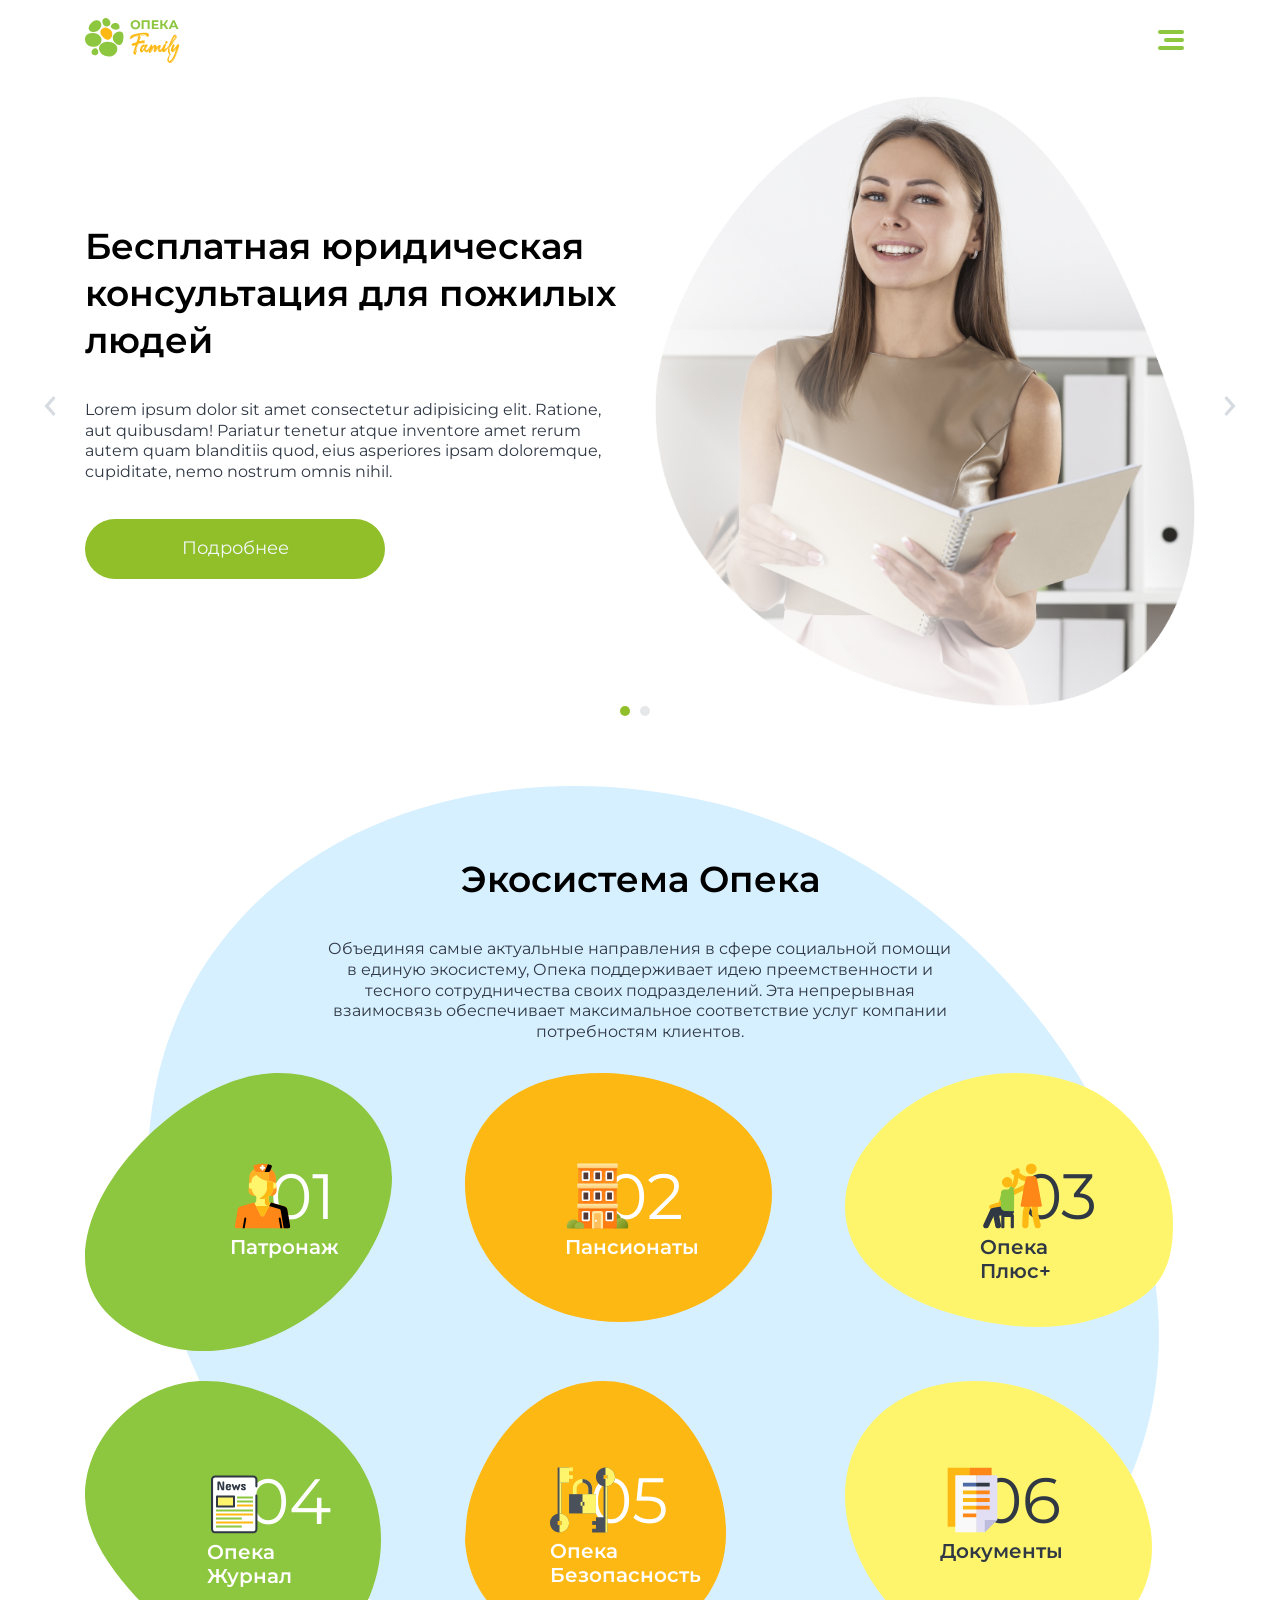
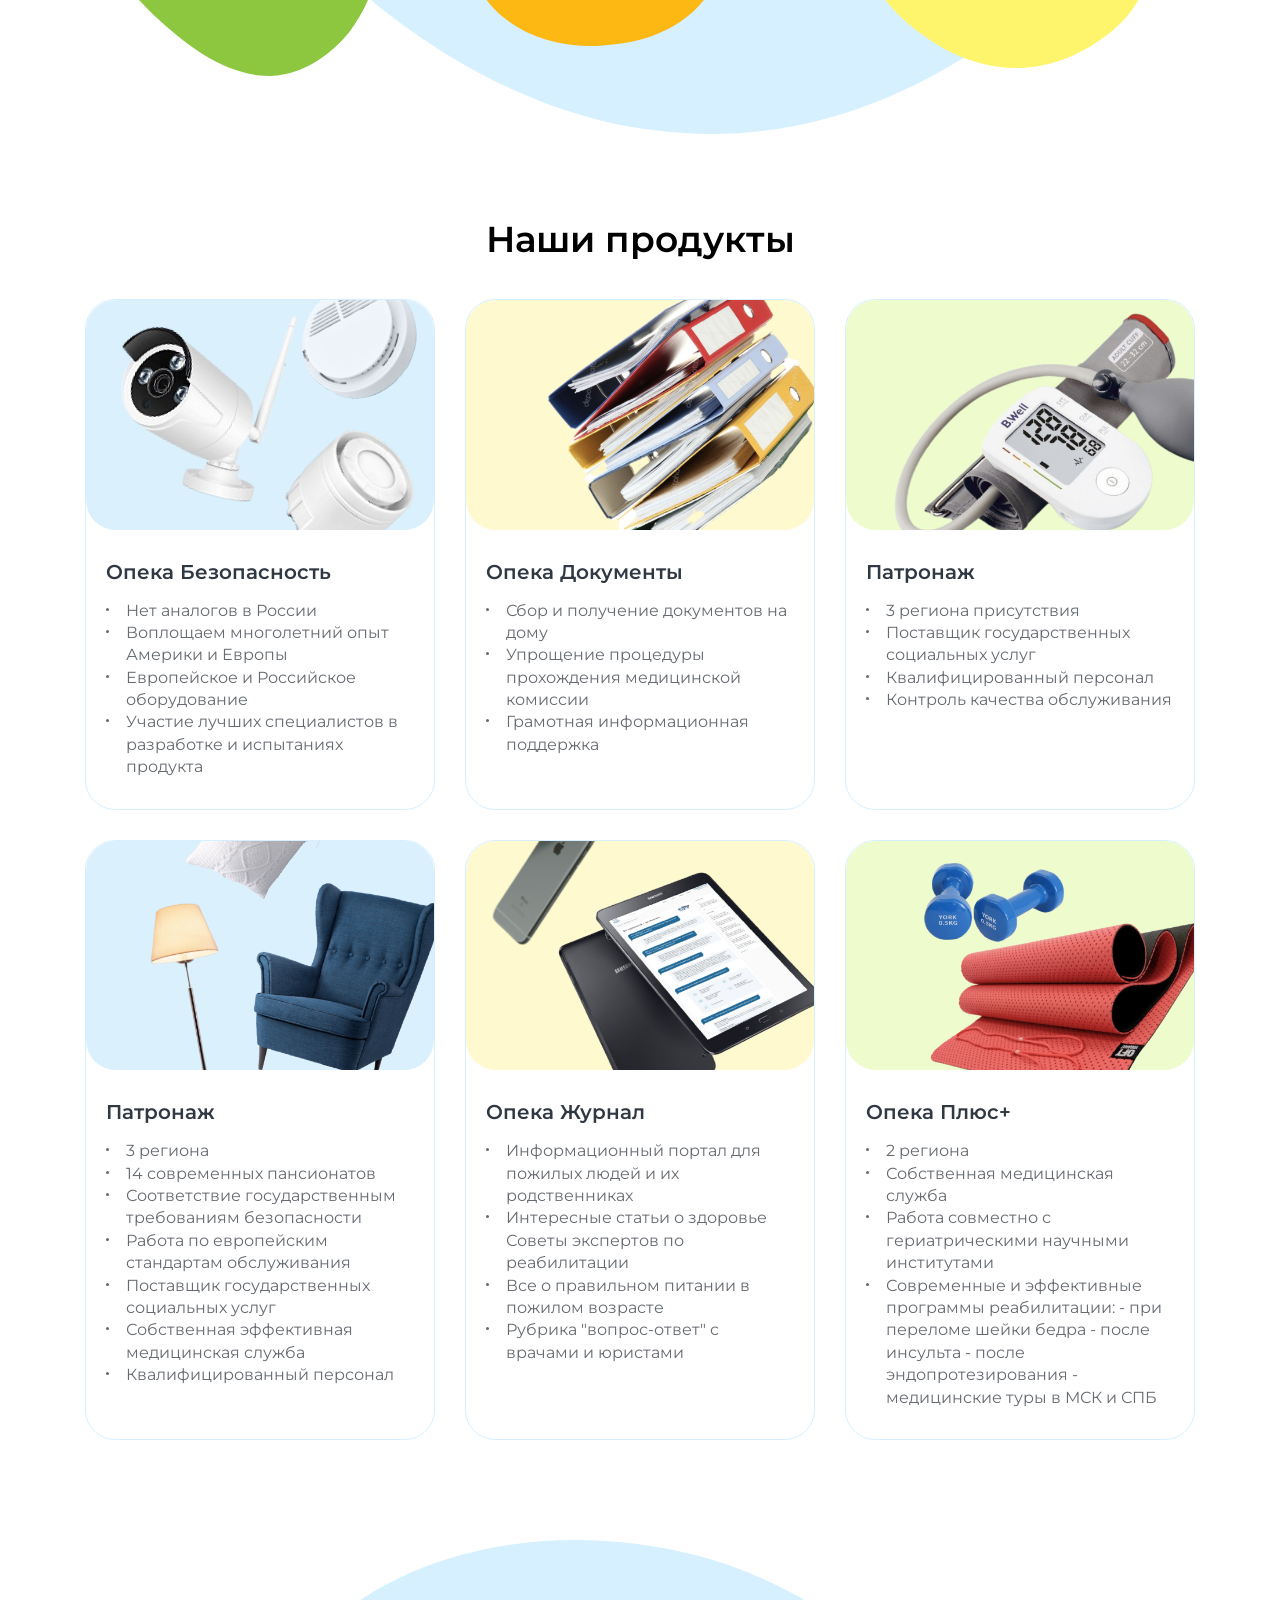
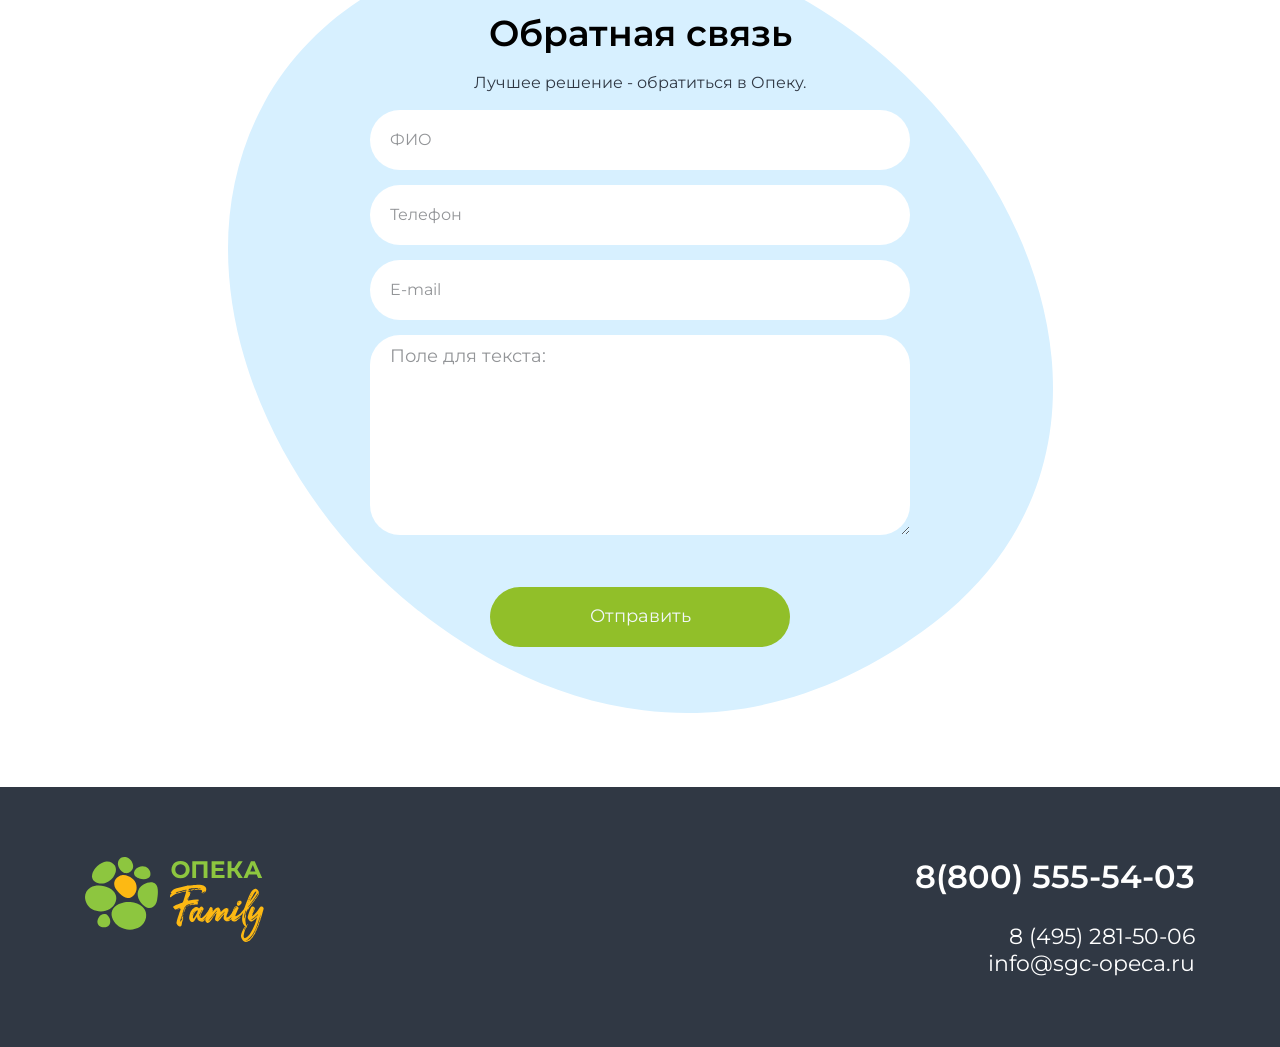
==== index.html @ 6fcdca1c "first commit" ====
<!DOCTYPE html>
<html lang="ru">

<head>

	<meta charset="utf-8">

	<title>Family</title>
	<meta name="description" content="">

	<meta http-equiv="X-UA-Compatible" content="IE=edge">
	<meta name="viewport" content="width=device-width, initial-scale=1, maximum-scale=1">
	
	<link rel="stylesheet" href="css/main.min.css?v=2.2">

</head>

<body>

	<header class="header">
		<div class="container">
			<div class="row">
				<div class="col-md-12">
					<div class="header-container">
						<a href="#" class="logo"></a>

						<div class="menu-toggler"></div>
					</div>
				</div>
			</div>
		</div>
	</header>

	<div class="menu">
		<ul>
			<li><a href="#">Пункт 1</a></li>
			<li><a href="#">Пункт 2</a></li>
			<li><a href="#">Пункт 3</a></li>
			<li><a href="#">Пункт 4</a></li>
			<li><a href="#">Пункт 5</a></li>
		</ul>
	</div>

	<section class="section_first">
		<div class="container">
			<div class="slider">
				<div class="slider__item">
					<div class="row">
						<div class="col-lg-6 order-lg-2">
							<img src="img/bg1.png" alt="">
						</div>

						<div class="col-text col-lg-6 align-self-center order-lg-1">
							<div class="heading heading_md">Бесплатная юридическая консультация для пожилых людей</div>
		
							<div class="text">
								Lorem ipsum dolor sit amet consectetur adipisicing elit. Ratione, aut quibusdam! Pariatur tenetur atque inventore amet rerum autem quam blanditiis quod, eius asperiores ipsam doloremque, cupiditate, nemo nostrum omnis nihil.
							</div>
							<button class="btn">Подробнее</button>
						</div>
						
					</div>
				</div>

				<div class="slider__item">
					<div class="row">
						<div class="col-lg-6 order-lg-2">
							<img src="img/bg1.png" alt="">
						</div>

						<div class="col-text col-lg-6 align-self-center order-lg-1">
							<div class="heading heading_md">Бесплатная юридическая консультация для пожилых людей</div>
		
							<div class="text">
								Lorem ipsum dolor sit amet consectetur adipisicing elit. Ratione, aut quibusdam! Pariatur tenetur atque inventore amet rerum autem quam blanditiis quod, eius asperiores ipsam doloremque, cupiditate, nemo nostrum omnis nihil.
							</div>
							<button class="btn">Подробнее</button>
						</div>
						
					</div>
				</div>
			</div>
		</div>
	</section>


	<section class="section_ecosystem pt pb">
		<div class="container">
			<div class="row">
				<div class="col-md-12">
					<div class="heading heading_md text-center">Экосистема Опека</div>
				</div>
			</div>

			<div class="row justify-content-center">
				<div class="col-md-7">
					<div class="text">
						Объединяя самые актуальные направления в сфере социальной помощи в единую экосистему, Опека поддерживает идею преемственности и тесного сотрудничества своих подразделений. 
						Эта непрерывная взаимосвязь обеспечивает максимальное соответствие услуг компании потребностям клиентов.
					</div>
				</div>
			</div>

			<div class="row">
				<div class="col-lg-4 col-md-6">
					<div class="egg egg_1">
						<div class="egg__inner">
							<div class="egg__digit">
								<img src="img/i1.svg" alt="">
								<span>01</span>
							</div>
							<div class="egg__title">Патронаж</div>
						</div>
					</div>
				</div>

				<div class="col-lg-4 col-md-6">
					<div class="egg egg_2">
						<div class="egg__inner">
							<div class="egg__digit">
								<img src="img/i2.svg" alt="">
								<span>02</span>
							</div>
							<div class="egg__title">Пансионаты</div>
						</div>
					</div>
				</div>

				<div class="col-lg-4 col-md-6">
					<div class="egg egg_black egg_3">
						<div class="egg__inner">
							<div class="egg__digit">
								<img src="img/i3.svg" alt="">
								<span>03</span>
							</div>
							<div class="egg__title">Опека<br>Плюс+</div>
						</div>
					</div>
				</div>

				<div class="col-lg-4 col-md-6">
					<div class="egg egg_4">
						<div class="egg__inner">
							<div class="egg__digit">
								<img src="img/i4.svg" alt="">
								<span>04</span>
							</div>
							<div class="egg__title">Опека<br>Журнал</div>
						</div>
					</div>
				</div>

				<div class="col-lg-4 col-md-6">
					<div class="egg egg_5">
						<div class="egg__inner">
							<div class="egg__digit">
								<img src="img/i5.svg" alt="">
								<span>05</span>
							</div>
							<div class="egg__title">Опека<br>Безопасность</div>
						</div>
					</div>
				</div>

				<div class="col-lg-4 col-md-6">
					<div class="egg egg_6 egg_black">
						<div class="egg__inner">
							<div class="egg__digit">
								<img src="img/i6.svg" alt="">
								<span>06</span>
							</div>
							<div class="egg__title">Документы</div>
						</div>
					</div>
				</div>
			</div>
		</div>
	</section>

	<section class="section_products pt pb">
		<div class="container">
			<div class="row">
				<div class="col-md-12">
					<div class="heading text-center heading_md">Наши продукты</div>
				</div>
			</div>

			<div class="row">
				<div class="col-lg-4 col-md-6 col-card">
					<div class="card">
						<div class="card__img"><img src="img/p1.png" alt=""></div>
						<div class="card__content">
							<div class="card__title">Опека Безопасность</div>
							<div class="text">
								<ul>
									<li>Нет аналогов в России</li>
									<li>Воплощаем многолетний опыт Америки и Европы</li>
									<li>Европейское и Российское оборудование</li>
									<li>Участие лучших специалистов в разработке и испытаниях продукта</li>
								</ul>
							</div>
						</div>
						
					</div>
				</div>

				<div class="col-lg-4 col-md-6 col-card">
					<div class="card">
						<div class="card__img"><img src="img/p2.png" alt=""></div>
						<div class="card__content">
							<div class="card__title">Опека Документы</div>
							<div class="text">
								<ul>
									<li>Сбор и получение документов на дому </li>
									<li>Упрощение процедуры прохождения медицинской комиссии</li>
									<li>Грамотная информационная поддержка</li>
								</ul>
							</div>
						</div>
						
					</div>
				</div>

				<div class="col-lg-4 col-md-6 col-card">
					<div class="card">
						<div class="card__img"><img src="img/p3.png" alt=""></div>
						<div class="card__content">
							<div class="card__title">Патронаж</div>
							<div class="text">
								<ul>
									<li>3 региона присутствия</li>
									<li>Поставщик государственных социальных услуг</li>
									<li>Квалифицированный персонал</li>
									<li>Контроль качества обслуживания</li>
								</ul>
							</div>
						</div>
						
					</div>
				</div>

				<div class="col-lg-4 col-md-6 col-card">
					<div class="card">
						<div class="card__img"><img src="img/p4.png" alt=""></div>
						<div class="card__content">
							<div class="card__title">Патронаж</div>
							<div class="text">
								<ul>
									<li>3 региона</li>
									<li>14 современных пансионатов</li>
									<li>Соответствие государственным требованиям безопасности</li>
									<li>Работа по европейским стандартам обслуживания</li>
									<li>Поставщик государственных социальных услуг</li>
									<li>Собственная эффективная медицинская служба</li>
									<li>Квалифицированный персонал</li>
								</ul>
							</div>
						</div>
						
					</div>
				</div>

				<div class="col-lg-4 col-md-6 col-card">
					<div class="card">
						<div class="card__img"><img src="img/p5.png" alt=""></div>
						<div class="card__content">
							<div class="card__title">Опека Журнал</div>
							<div class="text">
								<ul>
									<li>Информационный портал для пожилых людей и их родственниках</li>
									<li>Интересные статьи о здоровье Советы экспертов по реабилитации</li>
									<li>Все о правильном питании в пожилом возрасте</li>
									<li>Рубрика "вопрос-ответ" с врачами и юристами</li>
								</ul>
							</div>
						</div>
					</div>
				</div>

				<div class="col-lg-4 col-md-6 col-card">
					<div class="card">
						<div class="card__img"><img src="img/p6.png" alt=""></div>
						<div class="card__content">
							<div class="card__title">Опека Плюс+</div>
							<div class="text">
								<ul>
									<li>2 региона</li>
									<li>Собственная медицинская служба </li>
									<li>Работа совместно с гериатрическими научными институтами </li>
									<li>Современные и эффективные программы реабилитации: - при переломе шейки бедра - после инсульта - после эндопротезирования - медицинские туры в МСК и СПБ</li>
								</ul>
							</div>
						</div>
					</div>
				</div>
			</div>
		</div>
	</section>

	<section class="section_form pt pb">
		<div class="container">
			<div class="row">
				<div class="col-md-12">
					<div class="heading heading_md text-center">Обратная связь</div>
					<div class="text text-center">Лучшее решение - обратиться в Опеку.</div>
				</div>
			</div>
			
			<form action="" class="form">
				<div class="row justify-content-center">
					<div class="col-lg-6 col-md-5">
						<input type="text" placeholder="ФИО" class="form__input">
						<input type="text" placeholder="Телефон" class="form__input">
						<input type="text" placeholder="E-mail" class="form__input">
						
						<textarea class="form__text" placeholder="Поле для текста:"></textarea>
					
						<button class="btn">Отправить</button>
					</div>

					
				</div>
			</form>
			
		</div>
	</section>


	<footer class="footer pt pb">
		<div class="container">
			<div class="row">
				<div class="col-md-6">
					<div class="logo"></div>
				</div>

				<div class="col-md-6 col-right">
					<div class="phone"><a href="tel:88005555403">8(800) 555-54-03</a></div>
					<div class="contact"><a href="tel:84952815006">8 (495) 281-50-06</a></div>
					<div class="contact"><a href="mailto:info@sgc-opeca.ru">info@sgc-opeca.ru</a></div>
				</div>
			</div>
		</div>
	</footer>

	<script src="js/scripts.min.js?v=2.2"></script>

</body>
</html>
---- css/main.min.css ----
@import url(https://fonts.googleapis.com/css?family=Montserrat:400,500,600,800&display=swap);.slick-slider{position:relative;display:block;box-sizing:border-box;-webkit-user-select:none;-moz-user-select:none;-ms-user-select:none;user-select:none;-webkit-touch-callout:none;-khtml-user-select:none;-ms-touch-action:pan-y;touch-action:pan-y;-webkit-tap-highlight-color:transparent}.slick-list{position:relative;display:block;overflow:hidden;margin:0;padding:0}.slick-list:focus{outline:0}.slick-list.dragging{cursor:pointer;cursor:hand}.slick-slider .slick-list,.slick-slider .slick-track{-webkit-transform:translate3d(0,0,0);-moz-transform:translate3d(0,0,0);-ms-transform:translate3d(0,0,0);-o-transform:translate3d(0,0,0);transform:translate3d(0,0,0)}.slick-track{position:relative;top:0;left:0;display:block;margin-left:auto;margin-right:auto}.slick-track:after,.slick-track:before{display:table;content:''}.slick-track:after{clear:both}.slick-loading .slick-track{visibility:hidden}.slick-slide{display:none;float:left;height:100%;min-height:1px}[dir=rtl] .slick-slide{float:right}.slick-slide img{display:block}.slick-slide.slick-loading img{display:none}.slick-slide.dragging img{pointer-events:none}.slick-initialized .slick-slide{display:block}.slick-loading .slick-slide{visibility:hidden}.slick-vertical .slick-slide{display:block;height:auto;border:1px solid transparent}.slick-arrow.slick-hidden{display:none}.logo{display:inline-block;width:95px;height:45px;background-position:0 0;background-repeat:no-repeat;background-image:url(../img/logo.svg)}.menu-toggler{width:48px;height:48px;display:inline-block;background-position:0 0;background-repeat:no-repeat;background-image:url(../img/menu.svg);cursor:pointer;-webkit-transition:.3s ease;-o-transition:.3s ease;transition:.3s ease}.menu-toggler:hover{opacity:.8}.heading_md{font-weight:600;font-size:36px;line-height:130%;color:#000}.text-center{text-align:center}.pt{padding-top:70px}.pb{padding-bottom:70px}.btn{background:#91bf29;border-radius:30px;font-size:18px;color:#f2f7fa;border:0;height:60px;width:300px;cursor:pointer;-webkit-transition:.3s ease;-o-transition:.3s ease;transition:.3s ease}.btn:hover{opacity:.8}.text{font-size:16px;line-height:130%;color:#303844}.text ul li{font-style:normal;font-weight:400;font-size:16px;line-height:140%;color:#666b71;list-style-type:none;padding-left:20px;position:relative}.text ul li:before{content:"";width:3px;height:3px;background-color:#666b71;position:absolute;top:8px;left:0;border-radius:50%}.slider .slick-next,.slider .slick-prev{width:50px;height:50px;border-radius:50%;background-color:rgba(255,255,255,.5);border:0;position:absolute;top:50%;margin-top:-25px;cursor:pointer;display:-webkit-box;display:-webkit-flex;display:-ms-flexbox;display:flex;z-index:10}.slider .slick-next svg,.slider .slick-prev svg{margin:auto}.slider .slick-next svg path,.slider .slick-prev svg path{-webkit-transition:.3s ease;-o-transition:.3s ease;transition:.3s ease}.slider .slick-next:hover svg path,.slider .slick-prev:hover svg path{fill:#91bf29}.slider .slick-prev{left:-60px}.slider .slick-next{right:-60px}.slider .slick-next svg{-webkit-transform:rotate(180deg);-ms-transform:rotate(180deg);transform:rotate(180deg)}.slider .slick-dots{width:100%;display:-webkit-box;display:-webkit-flex;display:-ms-flexbox;display:flex;-webkit-box-pack:center;-webkit-justify-content:center;-ms-flex-pack:center;justify-content:center}.slider .slick-dots li{list-style-type:none;width:10px;height:10px;display:-webkit-inline-box;display:-webkit-inline-flex;display:-ms-inline-flexbox;display:inline-flex;margin-right:10px}.slider .slick-dots li button{border:0;text-indent:-99999px;width:10px;height:10px;border-radius:50%;background-color:#e6e7e8;-webkit-transition:.3s ease;-o-transition:.3s ease;transition:.3s ease;cursor:pointer}.slider .slick-dots li button:hover{background-color:#91bf29}.slider .slick-dots li.slick-active button{background-color:#91bf29}.egg{background-repeat:no-repeat;background-position:0 0;margin-top:30px}.egg__digit{display:-webkit-box;display:-webkit-flex;display:-ms-flexbox;display:flex}.egg__digit img{position:relative;left:25px}.egg__digit span{font-style:normal;font-weight:400;font-size:64px;line-height:78px;color:#fff}.egg__title{font-style:normal;font-weight:600;font-size:20px;line-height:24px;color:#fff;width:150px;padding-left:25px}.egg_black .egg__digit span{color:#303844}.egg_black .egg__title{color:#303844}.egg_1{background-image:url(../img/egg1.svg);width:307px;height:278px;padding-top:84px;padding-left:120px}.egg_2{background-image:url(../img/egg2.svg);width:307px;height:249px;padding-top:84px;padding-left:75px}.egg_3{background-image:url(../img/egg3.svg);width:328px;height:254px;padding-top:84px;padding-left:110px}.egg_4{background-image:url(../img/egg4.svg);width:296px;height:295px;padding-top:81px;padding-left:97px}.egg_5{background-image:url(../img/egg5.svg);width:261px;height:265px;padding-top:80px;padding-left:60px}.egg_6{background-image:url(../img/egg6.svg);width:307px;height:287px;padding-top:80px;padding-left:70px}.card{border:1px solid #d7f0ff;border-radius:30px;overflow:hidden;height:100%}.card__img img{border-radius:30px;max-width:100%;height:auto}.card__title{font-style:normal;font-weight:600;font-size:20px;line-height:24px;color:#303844;margin-bottom:16px}.card__content{padding:30px 20px}.col-card{margin-bottom:30px}.form__input{background:#fff;border-radius:30px;width:100%;height:60px;border:0;padding-left:20px;padding-right:20px;margin-bottom:15px}.form__text{background:#fff;border-radius:30px;width:100%;height:60px;border:0;font-size:18px;padding-left:20px;padding-right:20px;padding-top:10px;padding-bottom:10px;height:200px;margin-bottom:20px}.form .btn{margin-left:auto;margin-right:auto;display:block;margin-top:27px}*,::after,::before{-webkit-box-sizing:border-box;box-sizing:border-box}html{font-family:sans-serif;line-height:1.15;-webkit-text-size-adjust:100%;-ms-text-size-adjust:100%;-ms-overflow-style:scrollbar;-webkit-tap-highlight-color:transparent}@-ms-viewport{width:device-width}article,aside,dialog,figcaption,figure,footer,header,hgroup,main,nav,section{display:block}body{margin:0;font-family:-apple-system,BlinkMacSystemFont,"Segoe UI",Roboto,"Helvetica Neue",Arial,sans-serif,"Apple Color Emoji","Segoe UI Emoji","Segoe UI Symbol";font-size:1rem;font-weight:400;line-height:1.5;color:#212529;text-align:left;background-color:#fff}[tabindex="-1"]:focus{outline:0!important}hr{-webkit-box-sizing:content-box;box-sizing:content-box;height:0;overflow:visible}h1,h2,h3,h4,h5,h6{margin-top:0;margin-bottom:.5rem}p{margin-top:0;margin-bottom:1rem}abbr[data-original-title],abbr[title]{text-decoration:underline;-webkit-text-decoration:underline dotted;text-decoration:underline dotted;cursor:help;border-bottom:0}address{margin-bottom:1rem;font-style:normal;line-height:inherit}dl,ol,ul{margin-top:0;margin-bottom:1rem}ol ol,ol ul,ul ol,ul ul{margin-bottom:0}dt{font-weight:700}dd{margin-bottom:.5rem;margin-left:0}blockquote{margin:0 0 1rem}dfn{font-style:italic}b,strong{font-weight:bolder}small{font-size:80%}sub,sup{position:relative;font-size:75%;line-height:0;vertical-align:baseline}sub{bottom:-.25em}sup{top:-.5em}a{color:#007bff;text-decoration:none;background-color:transparent;-webkit-text-decoration-skip:objects}a:hover{color:#0056b3;text-decoration:underline}a:not([href]):not([tabindex]){color:inherit;text-decoration:none}a:not([href]):not([tabindex]):focus,a:not([href]):not([tabindex]):hover{color:inherit;text-decoration:none}a:not([href]):not([tabindex]):focus{outline:0}code,kbd,pre,samp{font-family:monospace,monospace;font-size:1em}pre{margin-top:0;margin-bottom:1rem;overflow:auto;-ms-overflow-style:scrollbar}figure{margin:0 0 1rem}img{vertical-align:middle;border-style:none}svg:not(:root){overflow:hidden}table{border-collapse:collapse}caption{padding-top:.75rem;padding-bottom:.75rem;color:#6c757d;text-align:left;caption-side:bottom}th{text-align:inherit}label{display:inline-block;margin-bottom:.5rem}button{border-radius:0}button:focus{outline:1px dotted;outline:5px auto -webkit-focus-ring-color}button,input,optgroup,select,textarea{margin:0;font-family:inherit;font-size:inherit;line-height:inherit}button,input{overflow:visible}button,select{text-transform:none}[type=reset],[type=submit],button,html [type=button]{-webkit-appearance:button}[type=button]::-moz-focus-inner,[type=reset]::-moz-focus-inner,[type=submit]::-moz-focus-inner,button::-moz-focus-inner{padding:0;border-style:none}input[type=checkbox],input[type=radio]{-webkit-box-sizing:border-box;box-sizing:border-box;padding:0}input[type=date],input[type=datetime-local],input[type=month],input[type=time]{-webkit-appearance:listbox}textarea{overflow:auto;resize:vertical}fieldset{min-width:0;padding:0;margin:0;border:0}legend{display:block;width:100%;max-width:100%;padding:0;margin-bottom:.5rem;font-size:1.5rem;line-height:inherit;color:inherit;white-space:normal}progress{vertical-align:baseline}[type=number]::-webkit-inner-spin-button,[type=number]::-webkit-outer-spin-button{height:auto}[type=search]{outline-offset:-2px;-webkit-appearance:none}[type=search]::-webkit-search-cancel-button,[type=search]::-webkit-search-decoration{-webkit-appearance:none}::-webkit-file-upload-button{font:inherit;-webkit-appearance:button}output{display:inline-block}summary{display:list-item;cursor:pointer}template{display:none}[hidden]{display:none!important}@-ms-viewport{width:device-width}html{-webkit-box-sizing:border-box;box-sizing:border-box;-ms-overflow-style:scrollbar}*,::after,::before{-webkit-box-sizing:inherit;box-sizing:inherit}.container{width:100%;padding-right:15px;padding-left:15px;margin-right:auto;margin-left:auto}@media (min-width:576px){.container{max-width:540px}}@media (min-width:768px){.container{max-width:720px}}@media (min-width:992px){.container{max-width:960px}}@media (min-width:1200px){.container{max-width:1140px}}.container-fluid{width:100%;padding-right:15px;padding-left:15px;margin-right:auto;margin-left:auto}.row{display:-webkit-box;display:-webkit-flex;display:-ms-flexbox;display:flex;-webkit-flex-wrap:wrap;-ms-flex-wrap:wrap;flex-wrap:wrap;margin-right:-15px;margin-left:-15px}.no-gutters{margin-right:0;margin-left:0}.no-gutters>.col,.no-gutters>[class*=col-]{padding-right:0;padding-left:0}.col,.col-1,.col-10,.col-11,.col-12,.col-2,.col-3,.col-4,.col-5,.col-6,.col-7,.col-8,.col-9,.col-auto,.col-lg,.col-lg-1,.col-lg-10,.col-lg-11,.col-lg-12,.col-lg-2,.col-lg-3,.col-lg-4,.col-lg-5,.col-lg-6,.col-lg-7,.col-lg-8,.col-lg-9,.col-lg-auto,.col-md,.col-md-1,.col-md-10,.col-md-11,.col-md-12,.col-md-2,.col-md-3,.col-md-4,.col-md-5,.col-md-6,.col-md-7,.col-md-8,.col-md-9,.col-md-auto,.col-sm,.col-sm-1,.col-sm-10,.col-sm-11,.col-sm-12,.col-sm-2,.col-sm-3,.col-sm-4,.col-sm-5,.col-sm-6,.col-sm-7,.col-sm-8,.col-sm-9,.col-sm-auto,.col-xl,.col-xl-1,.col-xl-10,.col-xl-11,.col-xl-12,.col-xl-2,.col-xl-3,.col-xl-4,.col-xl-5,.col-xl-6,.col-xl-7,.col-xl-8,.col-xl-9,.col-xl-auto{position:relative;width:100%;min-height:1px;padding-right:15px;padding-left:15px}.col{-webkit-flex-basis:0;-ms-flex-preferred-size:0;flex-basis:0;-webkit-box-flex:1;-webkit-flex-grow:1;-ms-flex-positive:1;flex-grow:1;max-width:100%}.col-auto{-webkit-box-flex:0;-webkit-flex:0 0 auto;-ms-flex:0 0 auto;flex:0 0 auto;width:auto;max-width:none}.col-1{-webkit-box-flex:0;-webkit-flex:0 0 8.33333%;-ms-flex:0 0 8.33333%;flex:0 0 8.33333%;max-width:8.33333%}.col-2{-webkit-box-flex:0;-webkit-flex:0 0 16.66667%;-ms-flex:0 0 16.66667%;flex:0 0 16.66667%;max-width:16.66667%}.col-3{-webkit-box-flex:0;-webkit-flex:0 0 25%;-ms-flex:0 0 25%;flex:0 0 25%;max-width:25%}.col-4{-webkit-box-flex:0;-webkit-flex:0 0 33.33333%;-ms-flex:0 0 33.33333%;flex:0 0 33.33333%;max-width:33.33333%}.col-5{-webkit-box-flex:0;-webkit-flex:0 0 41.66667%;-ms-flex:0 0 41.66667%;flex:0 0 41.66667%;max-width:41.66667%}.col-6{-webkit-box-flex:0;-webkit-flex:0 0 50%;-ms-flex:0 0 50%;flex:0 0 50%;max-width:50%}.col-7{-webkit-box-flex:0;-webkit-flex:0 0 58.33333%;-ms-flex:0 0 58.33333%;flex:0 0 58.33333%;max-width:58.33333%}.col-8{-webkit-box-flex:0;-webkit-flex:0 0 66.66667%;-ms-flex:0 0 66.66667%;flex:0 0 66.66667%;max-width:66.66667%}.col-9{-webkit-box-flex:0;-webkit-flex:0 0 75%;-ms-flex:0 0 75%;flex:0 0 75%;max-width:75%}.col-10{-webkit-box-flex:0;-webkit-flex:0 0 83.33333%;-ms-flex:0 0 83.33333%;flex:0 0 83.33333%;max-width:83.33333%}.col-11{-webkit-box-flex:0;-webkit-flex:0 0 91.66667%;-ms-flex:0 0 91.66667%;flex:0 0 91.66667%;max-width:91.66667%}.col-12{-webkit-box-flex:0;-webkit-flex:0 0 100%;-ms-flex:0 0 100%;flex:0 0 100%;max-width:100%}.order-first{-webkit-box-ordinal-group:0;-webkit-order:-1;-ms-flex-order:-1;order:-1}.order-last{-webkit-box-ordinal-group:14;-webkit-order:13;-ms-flex-order:13;order:13}.order-0{-webkit-box-ordinal-group:1;-webkit-order:0;-ms-flex-order:0;order:0}.order-1{-webkit-box-ordinal-group:2;-webkit-order:1;-ms-flex-order:1;order:1}.order-2{-webkit-box-ordinal-group:3;-webkit-order:2;-ms-flex-order:2;order:2}.order-3{-webkit-box-ordinal-group:4;-webkit-order:3;-ms-flex-order:3;order:3}.order-4{-webkit-box-ordinal-group:5;-webkit-order:4;-ms-flex-order:4;order:4}.order-5{-webkit-box-ordinal-group:6;-webkit-order:5;-ms-flex-order:5;order:5}.order-6{-webkit-box-ordinal-group:7;-webkit-order:6;-ms-flex-order:6;order:6}.order-7{-webkit-box-ordinal-group:8;-webkit-order:7;-ms-flex-order:7;order:7}.order-8{-webkit-box-ordinal-group:9;-webkit-order:8;-ms-flex-order:8;order:8}.order-9{-webkit-box-ordinal-group:10;-webkit-order:9;-ms-flex-order:9;order:9}.order-10{-webkit-box-ordinal-group:11;-webkit-order:10;-ms-flex-order:10;order:10}.order-11{-webkit-box-ordinal-group:12;-webkit-order:11;-ms-flex-order:11;order:11}.order-12{-webkit-box-ordinal-group:13;-webkit-order:12;-ms-flex-order:12;order:12}.offset-1{margin-left:8.33333%}.offset-2{margin-left:16.66667%}.offset-3{margin-left:25%}.offset-4{margin-left:33.33333%}.offset-5{margin-left:41.66667%}.offset-6{margin-left:50%}.offset-7{margin-left:58.33333%}.offset-8{margin-left:66.66667%}.offset-9{margin-left:75%}.offset-10{margin-left:83.33333%}.offset-11{margin-left:91.66667%}@media (min-width:576px){.col-sm{-webkit-flex-basis:0;-ms-flex-preferred-size:0;flex-basis:0;-webkit-box-flex:1;-webkit-flex-grow:1;-ms-flex-positive:1;flex-grow:1;max-width:100%}.col-sm-auto{-webkit-box-flex:0;-webkit-flex:0 0 auto;-ms-flex:0 0 auto;flex:0 0 auto;width:auto;max-width:none}.col-sm-1{-webkit-box-flex:0;-webkit-flex:0 0 8.33333%;-ms-flex:0 0 8.33333%;flex:0 0 8.33333%;max-width:8.33333%}.col-sm-2{-webkit-box-flex:0;-webkit-flex:0 0 16.66667%;-ms-flex:0 0 16.66667%;flex:0 0 16.66667%;max-width:16.66667%}.col-sm-3{-webkit-box-flex:0;-webkit-flex:0 0 25%;-ms-flex:0 0 25%;flex:0 0 25%;max-width:25%}.col-sm-4{-webkit-box-flex:0;-webkit-flex:0 0 33.33333%;-ms-flex:0 0 33.33333%;flex:0 0 33.33333%;max-width:33.33333%}.col-sm-5{-webkit-box-flex:0;-webkit-flex:0 0 41.66667%;-ms-flex:0 0 41.66667%;flex:0 0 41.66667%;max-width:41.66667%}.col-sm-6{-webkit-box-flex:0;-webkit-flex:0 0 50%;-ms-flex:0 0 50%;flex:0 0 50%;max-width:50%}.col-sm-7{-webkit-box-flex:0;-webkit-flex:0 0 58.33333%;-ms-flex:0 0 58.33333%;flex:0 0 58.33333%;max-width:58.33333%}.col-sm-8{-webkit-box-flex:0;-webkit-flex:0 0 66.66667%;-ms-flex:0 0 66.66667%;flex:0 0 66.66667%;max-width:66.66667%}.col-sm-9{-webkit-box-flex:0;-webkit-flex:0 0 75%;-ms-flex:0 0 75%;flex:0 0 75%;max-width:75%}.col-sm-10{-webkit-box-flex:0;-webkit-flex:0 0 83.33333%;-ms-flex:0 0 83.33333%;flex:0 0 83.33333%;max-width:83.33333%}.col-sm-11{-webkit-box-flex:0;-webkit-flex:0 0 91.66667%;-ms-flex:0 0 91.66667%;flex:0 0 91.66667%;max-width:91.66667%}.col-sm-12{-webkit-box-flex:0;-webkit-flex:0 0 100%;-ms-flex:0 0 100%;flex:0 0 100%;max-width:100%}.order-sm-first{-webkit-box-ordinal-group:0;-webkit-order:-1;-ms-flex-order:-1;order:-1}.order-sm-last{-webkit-box-ordinal-group:14;-webkit-order:13;-ms-flex-order:13;order:13}.order-sm-0{-webkit-box-ordinal-group:1;-webkit-order:0;-ms-flex-order:0;order:0}.order-sm-1{-webkit-box-ordinal-group:2;-webkit-order:1;-ms-flex-order:1;order:1}.order-sm-2{-webkit-box-ordinal-group:3;-webkit-order:2;-ms-flex-order:2;order:2}.order-sm-3{-webkit-box-ordinal-group:4;-webkit-order:3;-ms-flex-order:3;order:3}.order-sm-4{-webkit-box-ordinal-group:5;-webkit-order:4;-ms-flex-order:4;order:4}.order-sm-5{-webkit-box-ordinal-group:6;-webkit-order:5;-ms-flex-order:5;order:5}.order-sm-6{-webkit-box-ordinal-group:7;-webkit-order:6;-ms-flex-order:6;order:6}.order-sm-7{-webkit-box-ordinal-group:8;-webkit-order:7;-ms-flex-order:7;order:7}.order-sm-8{-webkit-box-ordinal-group:9;-webkit-order:8;-ms-flex-order:8;order:8}.order-sm-9{-webkit-box-ordinal-group:10;-webkit-order:9;-ms-flex-order:9;order:9}.order-sm-10{-webkit-box-ordinal-group:11;-webkit-order:10;-ms-flex-order:10;order:10}.order-sm-11{-webkit-box-ordinal-group:12;-webkit-order:11;-ms-flex-order:11;order:11}.order-sm-12{-webkit-box-ordinal-group:13;-webkit-order:12;-ms-flex-order:12;order:12}.offset-sm-0{margin-left:0}.offset-sm-1{margin-left:8.33333%}.offset-sm-2{margin-left:16.66667%}.offset-sm-3{margin-left:25%}.offset-sm-4{margin-left:33.33333%}.offset-sm-5{margin-left:41.66667%}.offset-sm-6{margin-left:50%}.offset-sm-7{margin-left:58.33333%}.offset-sm-8{margin-left:66.66667%}.offset-sm-9{margin-left:75%}.offset-sm-10{margin-left:83.33333%}.offset-sm-11{margin-left:91.66667%}}@media (min-width:768px){.col-md{-webkit-flex-basis:0;-ms-flex-preferred-size:0;flex-basis:0;-webkit-box-flex:1;-webkit-flex-grow:1;-ms-flex-positive:1;flex-grow:1;max-width:100%}.col-md-auto{-webkit-box-flex:0;-webkit-flex:0 0 auto;-ms-flex:0 0 auto;flex:0 0 auto;width:auto;max-width:none}.col-md-1{-webkit-box-flex:0;-webkit-flex:0 0 8.33333%;-ms-flex:0 0 8.33333%;flex:0 0 8.33333%;max-width:8.33333%}.col-md-2{-webkit-box-flex:0;-webkit-flex:0 0 16.66667%;-ms-flex:0 0 16.66667%;flex:0 0 16.66667%;max-width:16.66667%}.col-md-3{-webkit-box-flex:0;-webkit-flex:0 0 25%;-ms-flex:0 0 25%;flex:0 0 25%;max-width:25%}.col-md-4{-webkit-box-flex:0;-webkit-flex:0 0 33.33333%;-ms-flex:0 0 33.33333%;flex:0 0 33.33333%;max-width:33.33333%}.col-md-5{-webkit-box-flex:0;-webkit-flex:0 0 41.66667%;-ms-flex:0 0 41.66667%;flex:0 0 41.66667%;max-width:41.66667%}.col-md-6{-webkit-box-flex:0;-webkit-flex:0 0 50%;-ms-flex:0 0 50%;flex:0 0 50%;max-width:50%}.col-md-7{-webkit-box-flex:0;-webkit-flex:0 0 58.33333%;-ms-flex:0 0 58.33333%;flex:0 0 58.33333%;max-width:58.33333%}.col-md-8{-webkit-box-flex:0;-webkit-flex:0 0 66.66667%;-ms-flex:0 0 66.66667%;flex:0 0 66.66667%;max-width:66.66667%}.col-md-9{-webkit-box-flex:0;-webkit-flex:0 0 75%;-ms-flex:0 0 75%;flex:0 0 75%;max-width:75%}.col-md-10{-webkit-box-flex:0;-webkit-flex:0 0 83.33333%;-ms-flex:0 0 83.33333%;flex:0 0 83.33333%;max-width:83.33333%}.col-md-11{-webkit-box-flex:0;-webkit-flex:0 0 91.66667%;-ms-flex:0 0 91.66667%;flex:0 0 91.66667%;max-width:91.66667%}.col-md-12{-webkit-box-flex:0;-webkit-flex:0 0 100%;-ms-flex:0 0 100%;flex:0 0 100%;max-width:100%}.order-md-first{-webkit-box-ordinal-group:0;-webkit-order:-1;-ms-flex-order:-1;order:-1}.order-md-last{-webkit-box-ordinal-group:14;-webkit-order:13;-ms-flex-order:13;order:13}.order-md-0{-webkit-box-ordinal-group:1;-webkit-order:0;-ms-flex-order:0;order:0}.order-md-1{-webkit-box-ordinal-group:2;-webkit-order:1;-ms-flex-order:1;order:1}.order-md-2{-webkit-box-ordinal-group:3;-webkit-order:2;-ms-flex-order:2;order:2}.order-md-3{-webkit-box-ordinal-group:4;-webkit-order:3;-ms-flex-order:3;order:3}.order-md-4{-webkit-box-ordinal-group:5;-webkit-order:4;-ms-flex-order:4;order:4}.order-md-5{-webkit-box-ordinal-group:6;-webkit-order:5;-ms-flex-order:5;order:5}.order-md-6{-webkit-box-ordinal-group:7;-webkit-order:6;-ms-flex-order:6;order:6}.order-md-7{-webkit-box-ordinal-group:8;-webkit-order:7;-ms-flex-order:7;order:7}.order-md-8{-webkit-box-ordinal-group:9;-webkit-order:8;-ms-flex-order:8;order:8}.order-md-9{-webkit-box-ordinal-group:10;-webkit-order:9;-ms-flex-order:9;order:9}.order-md-10{-webkit-box-ordinal-group:11;-webkit-order:10;-ms-flex-order:10;order:10}.order-md-11{-webkit-box-ordinal-group:12;-webkit-order:11;-ms-flex-order:11;order:11}.order-md-12{-webkit-box-ordinal-group:13;-webkit-order:12;-ms-flex-order:12;order:12}.offset-md-0{margin-left:0}.offset-md-1{margin-left:8.33333%}.offset-md-2{margin-left:16.66667%}.offset-md-3{margin-left:25%}.offset-md-4{margin-left:33.33333%}.offset-md-5{margin-left:41.66667%}.offset-md-6{margin-left:50%}.offset-md-7{margin-left:58.33333%}.offset-md-8{margin-left:66.66667%}.offset-md-9{margin-left:75%}.offset-md-10{margin-left:83.33333%}.offset-md-11{margin-left:91.66667%}}@media (min-width:992px){.col-lg{-webkit-flex-basis:0;-ms-flex-preferred-size:0;flex-basis:0;-webkit-box-flex:1;-webkit-flex-grow:1;-ms-flex-positive:1;flex-grow:1;max-width:100%}.col-lg-auto{-webkit-box-flex:0;-webkit-flex:0 0 auto;-ms-flex:0 0 auto;flex:0 0 auto;width:auto;max-width:none}.col-lg-1{-webkit-box-flex:0;-webkit-flex:0 0 8.33333%;-ms-flex:0 0 8.33333%;flex:0 0 8.33333%;max-width:8.33333%}.col-lg-2{-webkit-box-flex:0;-webkit-flex:0 0 16.66667%;-ms-flex:0 0 16.66667%;flex:0 0 16.66667%;max-width:16.66667%}.col-lg-3{-webkit-box-flex:0;-webkit-flex:0 0 25%;-ms-flex:0 0 25%;flex:0 0 25%;max-width:25%}.col-lg-4{-webkit-box-flex:0;-webkit-flex:0 0 33.33333%;-ms-flex:0 0 33.33333%;flex:0 0 33.33333%;max-width:33.33333%}.col-lg-5{-webkit-box-flex:0;-webkit-flex:0 0 41.66667%;-ms-flex:0 0 41.66667%;flex:0 0 41.66667%;max-width:41.66667%}.col-lg-6{-webkit-box-flex:0;-webkit-flex:0 0 50%;-ms-flex:0 0 50%;flex:0 0 50%;max-width:50%}.col-lg-7{-webkit-box-flex:0;-webkit-flex:0 0 58.33333%;-ms-flex:0 0 58.33333%;flex:0 0 58.33333%;max-width:58.33333%}.col-lg-8{-webkit-box-flex:0;-webkit-flex:0 0 66.66667%;-ms-flex:0 0 66.66667%;flex:0 0 66.66667%;max-width:66.66667%}.col-lg-9{-webkit-box-flex:0;-webkit-flex:0 0 75%;-ms-flex:0 0 75%;flex:0 0 75%;max-width:75%}.col-lg-10{-webkit-box-flex:0;-webkit-flex:0 0 83.33333%;-ms-flex:0 0 83.33333%;flex:0 0 83.33333%;max-width:83.33333%}.col-lg-11{-webkit-box-flex:0;-webkit-flex:0 0 91.66667%;-ms-flex:0 0 91.66667%;flex:0 0 91.66667%;max-width:91.66667%}.col-lg-12{-webkit-box-flex:0;-webkit-flex:0 0 100%;-ms-flex:0 0 100%;flex:0 0 100%;max-width:100%}.order-lg-first{-webkit-box-ordinal-group:0;-webkit-order:-1;-ms-flex-order:-1;order:-1}.order-lg-last{-webkit-box-ordinal-group:14;-webkit-order:13;-ms-flex-order:13;order:13}.order-lg-0{-webkit-box-ordinal-group:1;-webkit-order:0;-ms-flex-order:0;order:0}.order-lg-1{-webkit-box-ordinal-group:2;-webkit-order:1;-ms-flex-order:1;order:1}.order-lg-2{-webkit-box-ordinal-group:3;-webkit-order:2;-ms-flex-order:2;order:2}.order-lg-3{-webkit-box-ordinal-group:4;-webkit-order:3;-ms-flex-order:3;order:3}.order-lg-4{-webkit-box-ordinal-group:5;-webkit-order:4;-ms-flex-order:4;order:4}.order-lg-5{-webkit-box-ordinal-group:6;-webkit-order:5;-ms-flex-order:5;order:5}.order-lg-6{-webkit-box-ordinal-group:7;-webkit-order:6;-ms-flex-order:6;order:6}.order-lg-7{-webkit-box-ordinal-group:8;-webkit-order:7;-ms-flex-order:7;order:7}.order-lg-8{-webkit-box-ordinal-group:9;-webkit-order:8;-ms-flex-order:8;order:8}.order-lg-9{-webkit-box-ordinal-group:10;-webkit-order:9;-ms-flex-order:9;order:9}.order-lg-10{-webkit-box-ordinal-group:11;-webkit-order:10;-ms-flex-order:10;order:10}.order-lg-11{-webkit-box-ordinal-group:12;-webkit-order:11;-ms-flex-order:11;order:11}.order-lg-12{-webkit-box-ordinal-group:13;-webkit-order:12;-ms-flex-order:12;order:12}.offset-lg-0{margin-left:0}.offset-lg-1{margin-left:8.33333%}.offset-lg-2{margin-left:16.66667%}.offset-lg-3{margin-left:25%}.offset-lg-4{margin-left:33.33333%}.offset-lg-5{margin-left:41.66667%}.offset-lg-6{margin-left:50%}.offset-lg-7{margin-left:58.33333%}.offset-lg-8{margin-left:66.66667%}.offset-lg-9{margin-left:75%}.offset-lg-10{margin-left:83.33333%}.offset-lg-11{margin-left:91.66667%}}@media (min-width:1200px){.col-xl{-webkit-flex-basis:0;-ms-flex-preferred-size:0;flex-basis:0;-webkit-box-flex:1;-webkit-flex-grow:1;-ms-flex-positive:1;flex-grow:1;max-width:100%}.col-xl-auto{-webkit-box-flex:0;-webkit-flex:0 0 auto;-ms-flex:0 0 auto;flex:0 0 auto;width:auto;max-width:none}.col-xl-1{-webkit-box-flex:0;-webkit-flex:0 0 8.33333%;-ms-flex:0 0 8.33333%;flex:0 0 8.33333%;max-width:8.33333%}.col-xl-2{-webkit-box-flex:0;-webkit-flex:0 0 16.66667%;-ms-flex:0 0 16.66667%;flex:0 0 16.66667%;max-width:16.66667%}.col-xl-3{-webkit-box-flex:0;-webkit-flex:0 0 25%;-ms-flex:0 0 25%;flex:0 0 25%;max-width:25%}.col-xl-4{-webkit-box-flex:0;-webkit-flex:0 0 33.33333%;-ms-flex:0 0 33.33333%;flex:0 0 33.33333%;max-width:33.33333%}.col-xl-5{-webkit-box-flex:0;-webkit-flex:0 0 41.66667%;-ms-flex:0 0 41.66667%;flex:0 0 41.66667%;max-width:41.66667%}.col-xl-6{-webkit-box-flex:0;-webkit-flex:0 0 50%;-ms-flex:0 0 50%;flex:0 0 50%;max-width:50%}.col-xl-7{-webkit-box-flex:0;-webkit-flex:0 0 58.33333%;-ms-flex:0 0 58.33333%;flex:0 0 58.33333%;max-width:58.33333%}.col-xl-8{-webkit-box-flex:0;-webkit-flex:0 0 66.66667%;-ms-flex:0 0 66.66667%;flex:0 0 66.66667%;max-width:66.66667%}.col-xl-9{-webkit-box-flex:0;-webkit-flex:0 0 75%;-ms-flex:0 0 75%;flex:0 0 75%;max-width:75%}.col-xl-10{-webkit-box-flex:0;-webkit-flex:0 0 83.33333%;-ms-flex:0 0 83.33333%;flex:0 0 83.33333%;max-width:83.33333%}.col-xl-11{-webkit-box-flex:0;-webkit-flex:0 0 91.66667%;-ms-flex:0 0 91.66667%;flex:0 0 91.66667%;max-width:91.66667%}.col-xl-12{-webkit-box-flex:0;-webkit-flex:0 0 100%;-ms-flex:0 0 100%;flex:0 0 100%;max-width:100%}.order-xl-first{-webkit-box-ordinal-group:0;-webkit-order:-1;-ms-flex-order:-1;order:-1}.order-xl-last{-webkit-box-ordinal-group:14;-webkit-order:13;-ms-flex-order:13;order:13}.order-xl-0{-webkit-box-ordinal-group:1;-webkit-order:0;-ms-flex-order:0;order:0}.order-xl-1{-webkit-box-ordinal-group:2;-webkit-order:1;-ms-flex-order:1;order:1}.order-xl-2{-webkit-box-ordinal-group:3;-webkit-order:2;-ms-flex-order:2;order:2}.order-xl-3{-webkit-box-ordinal-group:4;-webkit-order:3;-ms-flex-order:3;order:3}.order-xl-4{-webkit-box-ordinal-group:5;-webkit-order:4;-ms-flex-order:4;order:4}.order-xl-5{-webkit-box-ordinal-group:6;-webkit-order:5;-ms-flex-order:5;order:5}.order-xl-6{-webkit-box-ordinal-group:7;-webkit-order:6;-ms-flex-order:6;order:6}.order-xl-7{-webkit-box-ordinal-group:8;-webkit-order:7;-ms-flex-order:7;order:7}.order-xl-8{-webkit-box-ordinal-group:9;-webkit-order:8;-ms-flex-order:8;order:8}.order-xl-9{-webkit-box-ordinal-group:10;-webkit-order:9;-ms-flex-order:9;order:9}.order-xl-10{-webkit-box-ordinal-group:11;-webkit-order:10;-ms-flex-order:10;order:10}.order-xl-11{-webkit-box-ordinal-group:12;-webkit-order:11;-ms-flex-order:11;order:11}.order-xl-12{-webkit-box-ordinal-group:13;-webkit-order:12;-ms-flex-order:12;order:12}.offset-xl-0{margin-left:0}.offset-xl-1{margin-left:8.33333%}.offset-xl-2{margin-left:16.66667%}.offset-xl-3{margin-left:25%}.offset-xl-4{margin-left:33.33333%}.offset-xl-5{margin-left:41.66667%}.offset-xl-6{margin-left:50%}.offset-xl-7{margin-left:58.33333%}.offset-xl-8{margin-left:66.66667%}.offset-xl-9{margin-left:75%}.offset-xl-10{margin-left:83.33333%}.offset-xl-11{margin-left:91.66667%}}.d-none{display:none!important}.d-inline{display:inline!important}.d-inline-block{display:inline-block!important}.d-block{display:block!important}.d-table{display:table!important}.d-table-row{display:table-row!important}.d-table-cell{display:table-cell!important}.d-flex{display:-webkit-box!important;display:-webkit-flex!important;display:-ms-flexbox!important;display:flex!important}.d-inline-flex{display:-webkit-inline-box!important;display:-webkit-inline-flex!important;display:-ms-inline-flexbox!important;display:inline-flex!important}@media (min-width:576px){.d-sm-none{display:none!important}.d-sm-inline{display:inline!important}.d-sm-inline-block{display:inline-block!important}.d-sm-block{display:block!important}.d-sm-table{display:table!important}.d-sm-table-row{display:table-row!important}.d-sm-table-cell{display:table-cell!important}.d-sm-flex{display:-webkit-box!important;display:-webkit-flex!important;display:-ms-flexbox!important;display:flex!important}.d-sm-inline-flex{display:-webkit-inline-box!important;display:-webkit-inline-flex!important;display:-ms-inline-flexbox!important;display:inline-flex!important}}@media (min-width:768px){.d-md-none{display:none!important}.d-md-inline{display:inline!important}.d-md-inline-block{display:inline-block!important}.d-md-block{display:block!important}.d-md-table{display:table!important}.d-md-table-row{display:table-row!important}.d-md-table-cell{display:table-cell!important}.d-md-flex{display:-webkit-box!important;display:-webkit-flex!important;display:-ms-flexbox!important;display:flex!important}.d-md-inline-flex{display:-webkit-inline-box!important;display:-webkit-inline-flex!important;display:-ms-inline-flexbox!important;display:inline-flex!important}}@media (min-width:992px){.d-lg-none{display:none!important}.d-lg-inline{display:inline!important}.d-lg-inline-block{display:inline-block!important}.d-lg-block{display:block!important}.d-lg-table{display:table!important}.d-lg-table-row{display:table-row!important}.d-lg-table-cell{display:table-cell!important}.d-lg-flex{display:-webkit-box!important;display:-webkit-flex!important;display:-ms-flexbox!important;display:flex!important}.d-lg-inline-flex{display:-webkit-inline-box!important;display:-webkit-inline-flex!important;display:-ms-inline-flexbox!important;display:inline-flex!important}}@media (min-width:1200px){.d-xl-none{display:none!important}.d-xl-inline{display:inline!important}.d-xl-inline-block{display:inline-block!important}.d-xl-block{display:block!important}.d-xl-table{display:table!important}.d-xl-table-row{display:table-row!important}.d-xl-table-cell{display:table-cell!important}.d-xl-flex{display:-webkit-box!important;display:-webkit-flex!important;display:-ms-flexbox!important;display:flex!important}.d-xl-inline-flex{display:-webkit-inline-box!important;display:-webkit-inline-flex!important;display:-ms-inline-flexbox!important;display:inline-flex!important}}@media print{.d-print-none{display:none!important}.d-print-inline{display:inline!important}.d-print-inline-block{display:inline-block!important}.d-print-block{display:block!important}.d-print-table{display:table!important}.d-print-table-row{display:table-row!important}.d-print-table-cell{display:table-cell!important}.d-print-flex{display:-webkit-box!important;display:-webkit-flex!important;display:-ms-flexbox!important;display:flex!important}.d-print-inline-flex{display:-webkit-inline-box!important;display:-webkit-inline-flex!important;display:-ms-inline-flexbox!important;display:inline-flex!important}}.flex-row{-webkit-box-orient:horizontal!important;-webkit-box-direction:normal!important;-webkit-flex-direction:row!important;-ms-flex-direction:row!important;flex-direction:row!important}.flex-column{-webkit-box-orient:vertical!important;-webkit-box-direction:normal!important;-webkit-flex-direction:column!important;-ms-flex-direction:column!important;flex-direction:column!important}.flex-row-reverse{-webkit-box-orient:horizontal!important;-webkit-box-direction:reverse!important;-webkit-flex-direction:row-reverse!important;-ms-flex-direction:row-reverse!important;flex-direction:row-reverse!important}.flex-column-reverse{-webkit-box-orient:vertical!important;-webkit-box-direction:reverse!important;-webkit-flex-direction:column-reverse!important;-ms-flex-direction:column-reverse!important;flex-direction:column-reverse!important}.flex-wrap{-webkit-flex-wrap:wrap!important;-ms-flex-wrap:wrap!important;flex-wrap:wrap!important}.flex-nowrap{-webkit-flex-wrap:nowrap!important;-ms-flex-wrap:nowrap!important;flex-wrap:nowrap!important}.flex-wrap-reverse{-webkit-flex-wrap:wrap-reverse!important;-ms-flex-wrap:wrap-reverse!important;flex-wrap:wrap-reverse!important}.justify-content-start{-webkit-box-pack:start!important;-webkit-justify-content:flex-start!important;-ms-flex-pack:start!important;justify-content:flex-start!important}.justify-content-end{-webkit-box-pack:end!important;-webkit-justify-content:flex-end!important;-ms-flex-pack:end!important;justify-content:flex-end!important}.justify-content-center{-webkit-box-pack:center!important;-webkit-justify-content:center!important;-ms-flex-pack:center!important;justify-content:center!important}.justify-content-between{-webkit-box-pack:justify!important;-webkit-justify-content:space-between!important;-ms-flex-pack:justify!important;justify-content:space-between!important}.justify-content-around{-webkit-justify-content:space-around!important;-ms-flex-pack:distribute!important;justify-content:space-around!important}.align-items-start{-webkit-box-align:start!important;-webkit-align-items:flex-start!important;-ms-flex-align:start!important;align-items:flex-start!important}.align-items-end{-webkit-box-align:end!important;-webkit-align-items:flex-end!important;-ms-flex-align:end!important;align-items:flex-end!important}.align-items-center{-webkit-box-align:center!important;-webkit-align-items:center!important;-ms-flex-align:center!important;align-items:center!important}.align-items-baseline{-webkit-box-align:baseline!important;-webkit-align-items:baseline!important;-ms-flex-align:baseline!important;align-items:baseline!important}.align-items-stretch{-webkit-box-align:stretch!important;-webkit-align-items:stretch!important;-ms-flex-align:stretch!important;align-items:stretch!important}.align-content-start{-webkit-align-content:flex-start!important;-ms-flex-line-pack:start!important;align-content:flex-start!important}.align-content-end{-webkit-align-content:flex-end!important;-ms-flex-line-pack:end!important;align-content:flex-end!important}.align-content-center{-webkit-align-content:center!important;-ms-flex-line-pack:center!important;align-content:center!important}.align-content-between{-webkit-align-content:space-between!important;-ms-flex-line-pack:justify!important;align-content:space-between!important}.align-content-around{-webkit-align-content:space-around!important;-ms-flex-line-pack:distribute!important;align-content:space-around!important}.align-content-stretch{-webkit-align-content:stretch!important;-ms-flex-line-pack:stretch!important;align-content:stretch!important}.align-self-auto{-webkit-align-self:auto!important;-ms-flex-item-align:auto!important;align-self:auto!important}.align-self-start{-webkit-align-self:flex-start!important;-ms-flex-item-align:start!important;align-self:flex-start!important}.align-self-end{-webkit-align-self:flex-end!important;-ms-flex-item-align:end!important;align-self:flex-end!important}.align-self-center{-webkit-align-self:center!important;-ms-flex-item-align:center!important;align-self:center!important}.align-self-baseline{-webkit-align-self:baseline!important;-ms-flex-item-align:baseline!important;align-self:baseline!important}.align-self-stretch{-webkit-align-self:stretch!important;-ms-flex-item-align:stretch!important;align-self:stretch!important}@media (min-width:576px){.flex-sm-row{-webkit-box-orient:horizontal!important;-webkit-box-direction:normal!important;-webkit-flex-direction:row!important;-ms-flex-direction:row!important;flex-direction:row!important}.flex-sm-column{-webkit-box-orient:vertical!important;-webkit-box-direction:normal!important;-webkit-flex-direction:column!important;-ms-flex-direction:column!important;flex-direction:column!important}.flex-sm-row-reverse{-webkit-box-orient:horizontal!important;-webkit-box-direction:reverse!important;-webkit-flex-direction:row-reverse!important;-ms-flex-direction:row-reverse!important;flex-direction:row-reverse!important}.flex-sm-column-reverse{-webkit-box-orient:vertical!important;-webkit-box-direction:reverse!important;-webkit-flex-direction:column-reverse!important;-ms-flex-direction:column-reverse!important;flex-direction:column-reverse!important}.flex-sm-wrap{-webkit-flex-wrap:wrap!important;-ms-flex-wrap:wrap!important;flex-wrap:wrap!important}.flex-sm-nowrap{-webkit-flex-wrap:nowrap!important;-ms-flex-wrap:nowrap!important;flex-wrap:nowrap!important}.flex-sm-wrap-reverse{-webkit-flex-wrap:wrap-reverse!important;-ms-flex-wrap:wrap-reverse!important;flex-wrap:wrap-reverse!important}.justify-content-sm-start{-webkit-box-pack:start!important;-webkit-justify-content:flex-start!important;-ms-flex-pack:start!important;justify-content:flex-start!important}.justify-content-sm-end{-webkit-box-pack:end!important;-webkit-justify-content:flex-end!important;-ms-flex-pack:end!important;justify-content:flex-end!important}.justify-content-sm-center{-webkit-box-pack:center!important;-webkit-justify-content:center!important;-ms-flex-pack:center!important;justify-content:center!important}.justify-content-sm-between{-webkit-box-pack:justify!important;-webkit-justify-content:space-between!important;-ms-flex-pack:justify!important;justify-content:space-between!important}.justify-content-sm-around{-webkit-justify-content:space-around!important;-ms-flex-pack:distribute!important;justify-content:space-around!important}.align-items-sm-start{-webkit-box-align:start!important;-webkit-align-items:flex-start!important;-ms-flex-align:start!important;align-items:flex-start!important}.align-items-sm-end{-webkit-box-align:end!important;-webkit-align-items:flex-end!important;-ms-flex-align:end!important;align-items:flex-end!important}.align-items-sm-center{-webkit-box-align:center!important;-webkit-align-items:center!important;-ms-flex-align:center!important;align-items:center!important}.align-items-sm-baseline{-webkit-box-align:baseline!important;-webkit-align-items:baseline!important;-ms-flex-align:baseline!important;align-items:baseline!important}.align-items-sm-stretch{-webkit-box-align:stretch!important;-webkit-align-items:stretch!important;-ms-flex-align:stretch!important;align-items:stretch!important}.align-content-sm-start{-webkit-align-content:flex-start!important;-ms-flex-line-pack:start!important;align-content:flex-start!important}.align-content-sm-end{-webkit-align-content:flex-end!important;-ms-flex-line-pack:end!important;align-content:flex-end!important}.align-content-sm-center{-webkit-align-content:center!important;-ms-flex-line-pack:center!important;align-content:center!important}.align-content-sm-between{-webkit-align-content:space-between!important;-ms-flex-line-pack:justify!important;align-content:space-between!important}.align-content-sm-around{-webkit-align-content:space-around!important;-ms-flex-line-pack:distribute!important;align-content:space-around!important}.align-content-sm-stretch{-webkit-align-content:stretch!important;-ms-flex-line-pack:stretch!important;align-content:stretch!important}.align-self-sm-auto{-webkit-align-self:auto!important;-ms-flex-item-align:auto!important;align-self:auto!important}.align-self-sm-start{-webkit-align-self:flex-start!important;-ms-flex-item-align:start!important;align-self:flex-start!important}.align-self-sm-end{-webkit-align-self:flex-end!important;-ms-flex-item-align:end!important;align-self:flex-end!important}.align-self-sm-center{-webkit-align-self:center!important;-ms-flex-item-align:center!important;align-self:center!important}.align-self-sm-baseline{-webkit-align-self:baseline!important;-ms-flex-item-align:baseline!important;align-self:baseline!important}.align-self-sm-stretch{-webkit-align-self:stretch!important;-ms-flex-item-align:stretch!important;align-self:stretch!important}}@media (min-width:768px){.flex-md-row{-webkit-box-orient:horizontal!important;-webkit-box-direction:normal!important;-webkit-flex-direction:row!important;-ms-flex-direction:row!important;flex-direction:row!important}.flex-md-column{-webkit-box-orient:vertical!important;-webkit-box-direction:normal!important;-webkit-flex-direction:column!important;-ms-flex-direction:column!important;flex-direction:column!important}.flex-md-row-reverse{-webkit-box-orient:horizontal!important;-webkit-box-direction:reverse!important;-webkit-flex-direction:row-reverse!important;-ms-flex-direction:row-reverse!important;flex-direction:row-reverse!important}.flex-md-column-reverse{-webkit-box-orient:vertical!important;-webkit-box-direction:reverse!important;-webkit-flex-direction:column-reverse!important;-ms-flex-direction:column-reverse!important;flex-direction:column-reverse!important}.flex-md-wrap{-webkit-flex-wrap:wrap!important;-ms-flex-wrap:wrap!important;flex-wrap:wrap!important}.flex-md-nowrap{-webkit-flex-wrap:nowrap!important;-ms-flex-wrap:nowrap!important;flex-wrap:nowrap!important}.flex-md-wrap-reverse{-webkit-flex-wrap:wrap-reverse!important;-ms-flex-wrap:wrap-reverse!important;flex-wrap:wrap-reverse!important}.justify-content-md-start{-webkit-box-pack:start!important;-webkit-justify-content:flex-start!important;-ms-flex-pack:start!important;justify-content:flex-start!important}.justify-content-md-end{-webkit-box-pack:end!important;-webkit-justify-content:flex-end!important;-ms-flex-pack:end!important;justify-content:flex-end!important}.justify-content-md-center{-webkit-box-pack:center!important;-webkit-justify-content:center!important;-ms-flex-pack:center!important;justify-content:center!important}.justify-content-md-between{-webkit-box-pack:justify!important;-webkit-justify-content:space-between!important;-ms-flex-pack:justify!important;justify-content:space-between!important}.justify-content-md-around{-webkit-justify-content:space-around!important;-ms-flex-pack:distribute!important;justify-content:space-around!important}.align-items-md-start{-webkit-box-align:start!important;-webkit-align-items:flex-start!important;-ms-flex-align:start!important;align-items:flex-start!important}.align-items-md-end{-webkit-box-align:end!important;-webkit-align-items:flex-end!important;-ms-flex-align:end!important;align-items:flex-end!important}.align-items-md-center{-webkit-box-align:center!important;-webkit-align-items:center!important;-ms-flex-align:center!important;align-items:center!important}.align-items-md-baseline{-webkit-box-align:baseline!important;-webkit-align-items:baseline!important;-ms-flex-align:baseline!important;align-items:baseline!important}.align-items-md-stretch{-webkit-box-align:stretch!important;-webkit-align-items:stretch!important;-ms-flex-align:stretch!important;align-items:stretch!important}.align-content-md-start{-webkit-align-content:flex-start!important;-ms-flex-line-pack:start!important;align-content:flex-start!important}.align-content-md-end{-webkit-align-content:flex-end!important;-ms-flex-line-pack:end!important;align-content:flex-end!important}.align-content-md-center{-webkit-align-content:center!important;-ms-flex-line-pack:center!important;align-content:center!important}.align-content-md-between{-webkit-align-content:space-between!important;-ms-flex-line-pack:justify!important;align-content:space-between!important}.align-content-md-around{-webkit-align-content:space-around!important;-ms-flex-line-pack:distribute!important;align-content:space-around!important}.align-content-md-stretch{-webkit-align-content:stretch!important;-ms-flex-line-pack:stretch!important;align-content:stretch!important}.align-self-md-auto{-webkit-align-self:auto!important;-ms-flex-item-align:auto!important;align-self:auto!important}.align-self-md-start{-webkit-align-self:flex-start!important;-ms-flex-item-align:start!important;align-self:flex-start!important}.align-self-md-end{-webkit-align-self:flex-end!important;-ms-flex-item-align:end!important;align-self:flex-end!important}.align-self-md-center{-webkit-align-self:center!important;-ms-flex-item-align:center!important;align-self:center!important}.align-self-md-baseline{-webkit-align-self:baseline!important;-ms-flex-item-align:baseline!important;align-self:baseline!important}.align-self-md-stretch{-webkit-align-self:stretch!important;-ms-flex-item-align:stretch!important;align-self:stretch!important}}@media (min-width:992px){.flex-lg-row{-webkit-box-orient:horizontal!important;-webkit-box-direction:normal!important;-webkit-flex-direction:row!important;-ms-flex-direction:row!important;flex-direction:row!important}.flex-lg-column{-webkit-box-orient:vertical!important;-webkit-box-direction:normal!important;-webkit-flex-direction:column!important;-ms-flex-direction:column!important;flex-direction:column!important}.flex-lg-row-reverse{-webkit-box-orient:horizontal!important;-webkit-box-direction:reverse!important;-webkit-flex-direction:row-reverse!important;-ms-flex-direction:row-reverse!important;flex-direction:row-reverse!important}.flex-lg-column-reverse{-webkit-box-orient:vertical!important;-webkit-box-direction:reverse!important;-webkit-flex-direction:column-reverse!important;-ms-flex-direction:column-reverse!important;flex-direction:column-reverse!important}.flex-lg-wrap{-webkit-flex-wrap:wrap!important;-ms-flex-wrap:wrap!important;flex-wrap:wrap!important}.flex-lg-nowrap{-webkit-flex-wrap:nowrap!important;-ms-flex-wrap:nowrap!important;flex-wrap:nowrap!important}.flex-lg-wrap-reverse{-webkit-flex-wrap:wrap-reverse!important;-ms-flex-wrap:wrap-reverse!important;flex-wrap:wrap-reverse!important}.justify-content-lg-start{-webkit-box-pack:start!important;-webkit-justify-content:flex-start!important;-ms-flex-pack:start!important;justify-content:flex-start!important}.justify-content-lg-end{-webkit-box-pack:end!important;-webkit-justify-content:flex-end!important;-ms-flex-pack:end!important;justify-content:flex-end!important}.justify-content-lg-center{-webkit-box-pack:center!important;-webkit-justify-content:center!important;-ms-flex-pack:center!important;justify-content:center!important}.justify-content-lg-between{-webkit-box-pack:justify!important;-webkit-justify-content:space-between!important;-ms-flex-pack:justify!important;justify-content:space-between!important}.justify-content-lg-around{-webkit-justify-content:space-around!important;-ms-flex-pack:distribute!important;justify-content:space-around!important}.align-items-lg-start{-webkit-box-align:start!important;-webkit-align-items:flex-start!important;-ms-flex-align:start!important;align-items:flex-start!important}.align-items-lg-end{-webkit-box-align:end!important;-webkit-align-items:flex-end!important;-ms-flex-align:end!important;align-items:flex-end!important}.align-items-lg-center{-webkit-box-align:center!important;-webkit-align-items:center!important;-ms-flex-align:center!important;align-items:center!important}.align-items-lg-baseline{-webkit-box-align:baseline!important;-webkit-align-items:baseline!important;-ms-flex-align:baseline!important;align-items:baseline!important}.align-items-lg-stretch{-webkit-box-align:stretch!important;-webkit-align-items:stretch!important;-ms-flex-align:stretch!important;align-items:stretch!important}.align-content-lg-start{-webkit-align-content:flex-start!important;-ms-flex-line-pack:start!important;align-content:flex-start!important}.align-content-lg-end{-webkit-align-content:flex-end!important;-ms-flex-line-pack:end!important;align-content:flex-end!important}.align-content-lg-center{-webkit-align-content:center!important;-ms-flex-line-pack:center!important;align-content:center!important}.align-content-lg-between{-webkit-align-content:space-between!important;-ms-flex-line-pack:justify!important;align-content:space-between!important}.align-content-lg-around{-webkit-align-content:space-around!important;-ms-flex-line-pack:distribute!important;align-content:space-around!important}.align-content-lg-stretch{-webkit-align-content:stretch!important;-ms-flex-line-pack:stretch!important;align-content:stretch!important}.align-self-lg-auto{-webkit-align-self:auto!important;-ms-flex-item-align:auto!important;align-self:auto!important}.align-self-lg-start{-webkit-align-self:flex-start!important;-ms-flex-item-align:start!important;align-self:flex-start!important}.align-self-lg-end{-webkit-align-self:flex-end!important;-ms-flex-item-align:end!important;align-self:flex-end!important}.align-self-lg-center{-webkit-align-self:center!important;-ms-flex-item-align:center!important;align-self:center!important}.align-self-lg-baseline{-webkit-align-self:baseline!important;-ms-flex-item-align:baseline!important;align-self:baseline!important}.align-self-lg-stretch{-webkit-align-self:stretch!important;-ms-flex-item-align:stretch!important;align-self:stretch!important}}@media (min-width:1200px){.flex-xl-row{-webkit-box-orient:horizontal!important;-webkit-box-direction:normal!important;-webkit-flex-direction:row!important;-ms-flex-direction:row!important;flex-direction:row!important}.flex-xl-column{-webkit-box-orient:vertical!important;-webkit-box-direction:normal!important;-webkit-flex-direction:column!important;-ms-flex-direction:column!important;flex-direction:column!important}.flex-xl-row-reverse{-webkit-box-orient:horizontal!important;-webkit-box-direction:reverse!important;-webkit-flex-direction:row-reverse!important;-ms-flex-direction:row-reverse!important;flex-direction:row-reverse!important}.flex-xl-column-reverse{-webkit-box-orient:vertical!important;-webkit-box-direction:reverse!important;-webkit-flex-direction:column-reverse!important;-ms-flex-direction:column-reverse!important;flex-direction:column-reverse!important}.flex-xl-wrap{-webkit-flex-wrap:wrap!important;-ms-flex-wrap:wrap!important;flex-wrap:wrap!important}.flex-xl-nowrap{-webkit-flex-wrap:nowrap!important;-ms-flex-wrap:nowrap!important;flex-wrap:nowrap!important}.flex-xl-wrap-reverse{-webkit-flex-wrap:wrap-reverse!important;-ms-flex-wrap:wrap-reverse!important;flex-wrap:wrap-reverse!important}.justify-content-xl-start{-webkit-box-pack:start!important;-webkit-justify-content:flex-start!important;-ms-flex-pack:start!important;justify-content:flex-start!important}.justify-content-xl-end{-webkit-box-pack:end!important;-webkit-justify-content:flex-end!important;-ms-flex-pack:end!important;justify-content:flex-end!important}.justify-content-xl-center{-webkit-box-pack:center!important;-webkit-justify-content:center!important;-ms-flex-pack:center!important;justify-content:center!important}.justify-content-xl-between{-webkit-box-pack:justify!important;-webkit-justify-content:space-between!important;-ms-flex-pack:justify!important;justify-content:space-between!important}.justify-content-xl-around{-webkit-justify-content:space-around!important;-ms-flex-pack:distribute!important;justify-content:space-around!important}.align-items-xl-start{-webkit-box-align:start!important;-webkit-align-items:flex-start!important;-ms-flex-align:start!important;align-items:flex-start!important}.align-items-xl-end{-webkit-box-align:end!important;-webkit-align-items:flex-end!important;-ms-flex-align:end!important;align-items:flex-end!important}.align-items-xl-center{-webkit-box-align:center!important;-webkit-align-items:center!important;-ms-flex-align:center!important;align-items:center!important}.align-items-xl-baseline{-webkit-box-align:baseline!important;-webkit-align-items:baseline!important;-ms-flex-align:baseline!important;align-items:baseline!important}.align-items-xl-stretch{-webkit-box-align:stretch!important;-webkit-align-items:stretch!important;-ms-flex-align:stretch!important;align-items:stretch!important}.align-content-xl-start{-webkit-align-content:flex-start!important;-ms-flex-line-pack:start!important;align-content:flex-start!important}.align-content-xl-end{-webkit-align-content:flex-end!important;-ms-flex-line-pack:end!important;align-content:flex-end!important}.align-content-xl-center{-webkit-align-content:center!important;-ms-flex-line-pack:center!important;align-content:center!important}.align-content-xl-between{-webkit-align-content:space-between!important;-ms-flex-line-pack:justify!important;align-content:space-between!important}.align-content-xl-around{-webkit-align-content:space-around!important;-ms-flex-line-pack:distribute!important;align-content:space-around!important}.align-content-xl-stretch{-webkit-align-content:stretch!important;-ms-flex-line-pack:stretch!important;align-content:stretch!important}.align-self-xl-auto{-webkit-align-self:auto!important;-ms-flex-item-align:auto!important;align-self:auto!important}.align-self-xl-start{-webkit-align-self:flex-start!important;-ms-flex-item-align:start!important;align-self:flex-start!important}.align-self-xl-end{-webkit-align-self:flex-end!important;-ms-flex-item-align:end!important;align-self:flex-end!important}.align-self-xl-center{-webkit-align-self:center!important;-ms-flex-item-align:center!important;align-self:center!important}.align-self-xl-baseline{-webkit-align-self:baseline!important;-ms-flex-item-align:baseline!important;align-self:baseline!important}.align-self-xl-stretch{-webkit-align-self:stretch!important;-ms-flex-item-align:stretch!important;align-self:stretch!important}}.w-25{width:25%!important}.w-50{width:50%!important}.w-75{width:75%!important}.w-100{width:100%!important}.h-25{height:25%!important}.h-50{height:50%!important}.h-75{height:75%!important}.h-100{height:100%!important}.mw-100{max-width:100%!important}.mh-100{max-height:100%!important}.m-0{margin:0!important}.mt-0,.my-0{margin-top:0!important}.mr-0,.mx-0{margin-right:0!important}.mb-0,.my-0{margin-bottom:0!important}.ml-0,.mx-0{margin-left:0!important}.m-1{margin:.25rem!important}.mt-1,.my-1{margin-top:.25rem!important}.mr-1,.mx-1{margin-right:.25rem!important}.mb-1,.my-1{margin-bottom:.25rem!important}.ml-1,.mx-1{margin-left:.25rem!important}.m-2{margin:.5rem!important}.mt-2,.my-2{margin-top:.5rem!important}.mr-2,.mx-2{margin-right:.5rem!important}.mb-2,.my-2{margin-bottom:.5rem!important}.ml-2,.mx-2{margin-left:.5rem!important}.m-3{margin:1rem!important}.mt-3,.my-3{margin-top:1rem!important}.mr-3,.mx-3{margin-right:1rem!important}.mb-3,.my-3{margin-bottom:1rem!important}.ml-3,.mx-3{margin-left:1rem!important}.m-4{margin:1.5rem!important}.mt-4,.my-4{margin-top:1.5rem!important}.mr-4,.mx-4{margin-right:1.5rem!important}.mb-4,.my-4{margin-bottom:1.5rem!important}.ml-4,.mx-4{margin-left:1.5rem!important}.m-5{margin:3rem!important}.mt-5,.my-5{margin-top:3rem!important}.mr-5,.mx-5{margin-right:3rem!important}.mb-5,.my-5{margin-bottom:3rem!important}.ml-5,.mx-5{margin-left:3rem!important}.p-0{padding:0!important}.pt-0,.py-0{padding-top:0!important}.pr-0,.px-0{padding-right:0!important}.pb-0,.py-0{padding-bottom:0!important}.pl-0,.px-0{padding-left:0!important}.p-1{padding:.25rem!important}.pt-1,.py-1{padding-top:.25rem!important}.pr-1,.px-1{padding-right:.25rem!important}.pb-1,.py-1{padding-bottom:.25rem!important}.pl-1,.px-1{padding-left:.25rem!important}.p-2{padding:.5rem!important}.pt-2,.py-2{padding-top:.5rem!important}.pr-2,.px-2{padding-right:.5rem!important}.pb-2,.py-2{padding-bottom:.5rem!important}.pl-2,.px-2{padding-left:.5rem!important}.p-3{padding:1rem!important}.pt-3,.py-3{padding-top:1rem!important}.pr-3,.px-3{padding-right:1rem!important}.pb-3,.py-3{padding-bottom:1rem!important}.pl-3,.px-3{padding-left:1rem!important}.p-4{padding:1.5rem!important}.pt-4,.py-4{padding-top:1.5rem!important}.pr-4,.px-4{padding-right:1.5rem!important}.pb-4,.py-4{padding-bottom:1.5rem!important}.pl-4,.px-4{padding-left:1.5rem!important}.p-5{padding:3rem!important}.pt-5,.py-5{padding-top:3rem!important}.pr-5,.px-5{padding-right:3rem!important}.pb-5,.py-5{padding-bottom:3rem!important}.pl-5,.px-5{padding-left:3rem!important}.m-auto{margin:auto!important}.mt-auto,.my-auto{margin-top:auto!important}.mr-auto,.mx-auto{margin-right:auto!important}.mb-auto,.my-auto{margin-bottom:auto!important}.ml-auto,.mx-auto{margin-left:auto!important}@media (min-width:576px){.m-sm-0{margin:0!important}.mt-sm-0,.my-sm-0{margin-top:0!important}.mr-sm-0,.mx-sm-0{margin-right:0!important}.mb-sm-0,.my-sm-0{margin-bottom:0!important}.ml-sm-0,.mx-sm-0{margin-left:0!important}.m-sm-1{margin:.25rem!important}.mt-sm-1,.my-sm-1{margin-top:.25rem!important}.mr-sm-1,.mx-sm-1{margin-right:.25rem!important}.mb-sm-1,.my-sm-1{margin-bottom:.25rem!important}.ml-sm-1,.mx-sm-1{margin-left:.25rem!important}.m-sm-2{margin:.5rem!important}.mt-sm-2,.my-sm-2{margin-top:.5rem!important}.mr-sm-2,.mx-sm-2{margin-right:.5rem!important}.mb-sm-2,.my-sm-2{margin-bottom:.5rem!important}.ml-sm-2,.mx-sm-2{margin-left:.5rem!important}.m-sm-3{margin:1rem!important}.mt-sm-3,.my-sm-3{margin-top:1rem!important}.mr-sm-3,.mx-sm-3{margin-right:1rem!important}.mb-sm-3,.my-sm-3{margin-bottom:1rem!important}.ml-sm-3,.mx-sm-3{margin-left:1rem!important}.m-sm-4{margin:1.5rem!important}.mt-sm-4,.my-sm-4{margin-top:1.5rem!important}.mr-sm-4,.mx-sm-4{margin-right:1.5rem!important}.mb-sm-4,.my-sm-4{margin-bottom:1.5rem!important}.ml-sm-4,.mx-sm-4{margin-left:1.5rem!important}.m-sm-5{margin:3rem!important}.mt-sm-5,.my-sm-5{margin-top:3rem!important}.mr-sm-5,.mx-sm-5{margin-right:3rem!important}.mb-sm-5,.my-sm-5{margin-bottom:3rem!important}.ml-sm-5,.mx-sm-5{margin-left:3rem!important}.p-sm-0{padding:0!important}.pt-sm-0,.py-sm-0{padding-top:0!important}.pr-sm-0,.px-sm-0{padding-right:0!important}.pb-sm-0,.py-sm-0{padding-bottom:0!important}.pl-sm-0,.px-sm-0{padding-left:0!important}.p-sm-1{padding:.25rem!important}.pt-sm-1,.py-sm-1{padding-top:.25rem!important}.pr-sm-1,.px-sm-1{padding-right:.25rem!important}.pb-sm-1,.py-sm-1{padding-bottom:.25rem!important}.pl-sm-1,.px-sm-1{padding-left:.25rem!important}.p-sm-2{padding:.5rem!important}.pt-sm-2,.py-sm-2{padding-top:.5rem!important}.pr-sm-2,.px-sm-2{padding-right:.5rem!important}.pb-sm-2,.py-sm-2{padding-bottom:.5rem!important}.pl-sm-2,.px-sm-2{padding-left:.5rem!important}.p-sm-3{padding:1rem!important}.pt-sm-3,.py-sm-3{padding-top:1rem!important}.pr-sm-3,.px-sm-3{padding-right:1rem!important}.pb-sm-3,.py-sm-3{padding-bottom:1rem!important}.pl-sm-3,.px-sm-3{padding-left:1rem!important}.p-sm-4{padding:1.5rem!important}.pt-sm-4,.py-sm-4{padding-top:1.5rem!important}.pr-sm-4,.px-sm-4{padding-right:1.5rem!important}.pb-sm-4,.py-sm-4{padding-bottom:1.5rem!important}.pl-sm-4,.px-sm-4{padding-left:1.5rem!important}.p-sm-5{padding:3rem!important}.pt-sm-5,.py-sm-5{padding-top:3rem!important}.pr-sm-5,.px-sm-5{padding-right:3rem!important}.pb-sm-5,.py-sm-5{padding-bottom:3rem!important}.pl-sm-5,.px-sm-5{padding-left:3rem!important}.m-sm-auto{margin:auto!important}.mt-sm-auto,.my-sm-auto{margin-top:auto!important}.mr-sm-auto,.mx-sm-auto{margin-right:auto!important}.mb-sm-auto,.my-sm-auto{margin-bottom:auto!important}.ml-sm-auto,.mx-sm-auto{margin-left:auto!important}}@media (min-width:768px){.m-md-0{margin:0!important}.mt-md-0,.my-md-0{margin-top:0!important}.mr-md-0,.mx-md-0{margin-right:0!important}.mb-md-0,.my-md-0{margin-bottom:0!important}.ml-md-0,.mx-md-0{margin-left:0!important}.m-md-1{margin:.25rem!important}.mt-md-1,.my-md-1{margin-top:.25rem!important}.mr-md-1,.mx-md-1{margin-right:.25rem!important}.mb-md-1,.my-md-1{margin-bottom:.25rem!important}.ml-md-1,.mx-md-1{margin-left:.25rem!important}.m-md-2{margin:.5rem!important}.mt-md-2,.my-md-2{margin-top:.5rem!important}.mr-md-2,.mx-md-2{margin-right:.5rem!important}.mb-md-2,.my-md-2{margin-bottom:.5rem!important}.ml-md-2,.mx-md-2{margin-left:.5rem!important}.m-md-3{margin:1rem!important}.mt-md-3,.my-md-3{margin-top:1rem!important}.mr-md-3,.mx-md-3{margin-right:1rem!important}.mb-md-3,.my-md-3{margin-bottom:1rem!important}.ml-md-3,.mx-md-3{margin-left:1rem!important}.m-md-4{margin:1.5rem!important}.mt-md-4,.my-md-4{margin-top:1.5rem!important}.mr-md-4,.mx-md-4{margin-right:1.5rem!important}.mb-md-4,.my-md-4{margin-bottom:1.5rem!important}.ml-md-4,.mx-md-4{margin-left:1.5rem!important}.m-md-5{margin:3rem!important}.mt-md-5,.my-md-5{margin-top:3rem!important}.mr-md-5,.mx-md-5{margin-right:3rem!important}.mb-md-5,.my-md-5{margin-bottom:3rem!important}.ml-md-5,.mx-md-5{margin-left:3rem!important}.p-md-0{padding:0!important}.pt-md-0,.py-md-0{padding-top:0!important}.pr-md-0,.px-md-0{padding-right:0!important}.pb-md-0,.py-md-0{padding-bottom:0!important}.pl-md-0,.px-md-0{padding-left:0!important}.p-md-1{padding:.25rem!important}.pt-md-1,.py-md-1{padding-top:.25rem!important}.pr-md-1,.px-md-1{padding-right:.25rem!important}.pb-md-1,.py-md-1{padding-bottom:.25rem!important}.pl-md-1,.px-md-1{padding-left:.25rem!important}.p-md-2{padding:.5rem!important}.pt-md-2,.py-md-2{padding-top:.5rem!important}.pr-md-2,.px-md-2{padding-right:.5rem!important}.pb-md-2,.py-md-2{padding-bottom:.5rem!important}.pl-md-2,.px-md-2{padding-left:.5rem!important}.p-md-3{padding:1rem!important}.pt-md-3,.py-md-3{padding-top:1rem!important}.pr-md-3,.px-md-3{padding-right:1rem!important}.pb-md-3,.py-md-3{padding-bottom:1rem!important}.pl-md-3,.px-md-3{padding-left:1rem!important}.p-md-4{padding:1.5rem!important}.pt-md-4,.py-md-4{padding-top:1.5rem!important}.pr-md-4,.px-md-4{padding-right:1.5rem!important}.pb-md-4,.py-md-4{padding-bottom:1.5rem!important}.pl-md-4,.px-md-4{padding-left:1.5rem!important}.p-md-5{padding:3rem!important}.pt-md-5,.py-md-5{padding-top:3rem!important}.pr-md-5,.px-md-5{padding-right:3rem!important}.pb-md-5,.py-md-5{padding-bottom:3rem!important}.pl-md-5,.px-md-5{padding-left:3rem!important}.m-md-auto{margin:auto!important}.mt-md-auto,.my-md-auto{margin-top:auto!important}.mr-md-auto,.mx-md-auto{margin-right:auto!important}.mb-md-auto,.my-md-auto{margin-bottom:auto!important}.ml-md-auto,.mx-md-auto{margin-left:auto!important}}@media (min-width:992px){.m-lg-0{margin:0!important}.mt-lg-0,.my-lg-0{margin-top:0!important}.mr-lg-0,.mx-lg-0{margin-right:0!important}.mb-lg-0,.my-lg-0{margin-bottom:0!important}.ml-lg-0,.mx-lg-0{margin-left:0!important}.m-lg-1{margin:.25rem!important}.mt-lg-1,.my-lg-1{margin-top:.25rem!important}.mr-lg-1,.mx-lg-1{margin-right:.25rem!important}.mb-lg-1,.my-lg-1{margin-bottom:.25rem!important}.ml-lg-1,.mx-lg-1{margin-left:.25rem!important}.m-lg-2{margin:.5rem!important}.mt-lg-2,.my-lg-2{margin-top:.5rem!important}.mr-lg-2,.mx-lg-2{margin-right:.5rem!important}.mb-lg-2,.my-lg-2{margin-bottom:.5rem!important}.ml-lg-2,.mx-lg-2{margin-left:.5rem!important}.m-lg-3{margin:1rem!important}.mt-lg-3,.my-lg-3{margin-top:1rem!important}.mr-lg-3,.mx-lg-3{margin-right:1rem!important}.mb-lg-3,.my-lg-3{margin-bottom:1rem!important}.ml-lg-3,.mx-lg-3{margin-left:1rem!important}.m-lg-4{margin:1.5rem!important}.mt-lg-4,.my-lg-4{margin-top:1.5rem!important}.mr-lg-4,.mx-lg-4{margin-right:1.5rem!important}.mb-lg-4,.my-lg-4{margin-bottom:1.5rem!important}.ml-lg-4,.mx-lg-4{margin-left:1.5rem!important}.m-lg-5{margin:3rem!important}.mt-lg-5,.my-lg-5{margin-top:3rem!important}.mr-lg-5,.mx-lg-5{margin-right:3rem!important}.mb-lg-5,.my-lg-5{margin-bottom:3rem!important}.ml-lg-5,.mx-lg-5{margin-left:3rem!important}.p-lg-0{padding:0!important}.pt-lg-0,.py-lg-0{padding-top:0!important}.pr-lg-0,.px-lg-0{padding-right:0!important}.pb-lg-0,.py-lg-0{padding-bottom:0!important}.pl-lg-0,.px-lg-0{padding-left:0!important}.p-lg-1{padding:.25rem!important}.pt-lg-1,.py-lg-1{padding-top:.25rem!important}.pr-lg-1,.px-lg-1{padding-right:.25rem!important}.pb-lg-1,.py-lg-1{padding-bottom:.25rem!important}.pl-lg-1,.px-lg-1{padding-left:.25rem!important}.p-lg-2{padding:.5rem!important}.pt-lg-2,.py-lg-2{padding-top:.5rem!important}.pr-lg-2,.px-lg-2{padding-right:.5rem!important}.pb-lg-2,.py-lg-2{padding-bottom:.5rem!important}.pl-lg-2,.px-lg-2{padding-left:.5rem!important}.p-lg-3{padding:1rem!important}.pt-lg-3,.py-lg-3{padding-top:1rem!important}.pr-lg-3,.px-lg-3{padding-right:1rem!important}.pb-lg-3,.py-lg-3{padding-bottom:1rem!important}.pl-lg-3,.px-lg-3{padding-left:1rem!important}.p-lg-4{padding:1.5rem!important}.pt-lg-4,.py-lg-4{padding-top:1.5rem!important}.pr-lg-4,.px-lg-4{padding-right:1.5rem!important}.pb-lg-4,.py-lg-4{padding-bottom:1.5rem!important}.pl-lg-4,.px-lg-4{padding-left:1.5rem!important}.p-lg-5{padding:3rem!important}.pt-lg-5,.py-lg-5{padding-top:3rem!important}.pr-lg-5,.px-lg-5{padding-right:3rem!important}.pb-lg-5,.py-lg-5{padding-bottom:3rem!important}.pl-lg-5,.px-lg-5{padding-left:3rem!important}.m-lg-auto{margin:auto!important}.mt-lg-auto,.my-lg-auto{margin-top:auto!important}.mr-lg-auto,.mx-lg-auto{margin-right:auto!important}.mb-lg-auto,.my-lg-auto{margin-bottom:auto!important}.ml-lg-auto,.mx-lg-auto{margin-left:auto!important}}@media (min-width:1200px){.m-xl-0{margin:0!important}.mt-xl-0,.my-xl-0{margin-top:0!important}.mr-xl-0,.mx-xl-0{margin-right:0!important}.mb-xl-0,.my-xl-0{margin-bottom:0!important}.ml-xl-0,.mx-xl-0{margin-left:0!important}.m-xl-1{margin:.25rem!important}.mt-xl-1,.my-xl-1{margin-top:.25rem!important}.mr-xl-1,.mx-xl-1{margin-right:.25rem!important}.mb-xl-1,.my-xl-1{margin-bottom:.25rem!important}.ml-xl-1,.mx-xl-1{margin-left:.25rem!important}.m-xl-2{margin:.5rem!important}.mt-xl-2,.my-xl-2{margin-top:.5rem!important}.mr-xl-2,.mx-xl-2{margin-right:.5rem!important}.mb-xl-2,.my-xl-2{margin-bottom:.5rem!important}.ml-xl-2,.mx-xl-2{margin-left:.5rem!important}.m-xl-3{margin:1rem!important}.mt-xl-3,.my-xl-3{margin-top:1rem!important}.mr-xl-3,.mx-xl-3{margin-right:1rem!important}.mb-xl-3,.my-xl-3{margin-bottom:1rem!important}.ml-xl-3,.mx-xl-3{margin-left:1rem!important}.m-xl-4{margin:1.5rem!important}.mt-xl-4,.my-xl-4{margin-top:1.5rem!important}.mr-xl-4,.mx-xl-4{margin-right:1.5rem!important}.mb-xl-4,.my-xl-4{margin-bottom:1.5rem!important}.ml-xl-4,.mx-xl-4{margin-left:1.5rem!important}.m-xl-5{margin:3rem!important}.mt-xl-5,.my-xl-5{margin-top:3rem!important}.mr-xl-5,.mx-xl-5{margin-right:3rem!important}.mb-xl-5,.my-xl-5{margin-bottom:3rem!important}.ml-xl-5,.mx-xl-5{margin-left:3rem!important}.p-xl-0{padding:0!important}.pt-xl-0,.py-xl-0{padding-top:0!important}.pr-xl-0,.px-xl-0{padding-right:0!important}.pb-xl-0,.py-xl-0{padding-bottom:0!important}.pl-xl-0,.px-xl-0{padding-left:0!important}.p-xl-1{padding:.25rem!important}.pt-xl-1,.py-xl-1{padding-top:.25rem!important}.pr-xl-1,.px-xl-1{padding-right:.25rem!important}.pb-xl-1,.py-xl-1{padding-bottom:.25rem!important}.pl-xl-1,.px-xl-1{padding-left:.25rem!important}.p-xl-2{padding:.5rem!important}.pt-xl-2,.py-xl-2{padding-top:.5rem!important}.pr-xl-2,.px-xl-2{padding-right:.5rem!important}.pb-xl-2,.py-xl-2{padding-bottom:.5rem!important}.pl-xl-2,.px-xl-2{padding-left:.5rem!important}.p-xl-3{padding:1rem!important}.pt-xl-3,.py-xl-3{padding-top:1rem!important}.pr-xl-3,.px-xl-3{padding-right:1rem!important}.pb-xl-3,.py-xl-3{padding-bottom:1rem!important}.pl-xl-3,.px-xl-3{padding-left:1rem!important}.p-xl-4{padding:1.5rem!important}.pt-xl-4,.py-xl-4{padding-top:1.5rem!important}.pr-xl-4,.px-xl-4{padding-right:1.5rem!important}.pb-xl-4,.py-xl-4{padding-bottom:1.5rem!important}.pl-xl-4,.px-xl-4{padding-left:1.5rem!important}.p-xl-5{padding:3rem!important}.pt-xl-5,.py-xl-5{padding-top:3rem!important}.pr-xl-5,.px-xl-5{padding-right:3rem!important}.pb-xl-5,.py-xl-5{padding-bottom:3rem!important}.pl-xl-5,.px-xl-5{padding-left:3rem!important}.m-xl-auto{margin:auto!important}.mt-xl-auto,.my-xl-auto{margin-top:auto!important}.mr-xl-auto,.mx-xl-auto{margin-right:auto!important}.mb-xl-auto,.my-xl-auto{margin-bottom:auto!important}.ml-xl-auto,.mx-xl-auto{margin-left:auto!important}}::-webkit-input-placeholder{color:#939598}::-moz-placeholder{color:#939598}:-ms-input-placeholder{color:#939598}::-ms-input-placeholder{color:#939598}::placeholder{color:#939598}::-moz-selection{background-color:#91bf29;color:#fff}::selection{background-color:#91bf29;color:#fff}*{outline:0!important;margin:0;padding:0}ol,ul{margin:0;padding:0}body{font-size:16px;min-width:320px;position:relative;line-height:1.333;font-family:Montserrat,sans-serif;overflow-x:hidden;color:#303844;padding-top:96px}.header{z-index:101;padding-bottom:16px;height:80px;width:100%;top:0;left:0;position:fixed;background-color:#fff}.menu{position:fixed;width:100%;height:100%;background-color:#fff;z-index:100;top:0;left:0;display:none;text-align:center;-webkit-user-select:none;-moz-user-select:none;-ms-user-select:none;user-select:none}.menu ul{margin:auto}.menu ul li{list-style-type:none;margin:1em 0}.menu ul li a{font-size:20px;text-decoration:none;color:#000;-webkit-transition:.3s ease;-o-transition:.3s ease;transition:.3s ease}.menu ul li a:hover{color:#91bf29}.menu-openned .menu{display:-webkit-box;display:-webkit-flex;display:-ms-flexbox;display:flex}.header-container{display:-webkit-box;display:-webkit-flex;display:-ms-flexbox;display:flex;-webkit-box-pack:justify;-webkit-justify-content:space-between;-ms-flex-pack:justify;justify-content:space-between;padding-top:16px}.header-container .logo,.header-container .menu-toggler{margin-top:auto;margin-bottom:auto}.section_first{margin-bottom:70px;overflow:hidden}.section_first img{max-width:100%;height:auto}.section_first .heading{margin-bottom:1em}.section_first .btn{margin-top:2em}.section_ecosystem{background-image:url(../img/line2.svg);background-repeat:no-repeat;background-position:55% top;background-size:1011px 948px;overflow:hidden}.section_ecosystem .heading{margin-bottom:1em}.section_ecosystem .text{text-align:center}.section_products .heading{margin-bottom:1em}.section_form{background-image:url(../img/line3.svg);background-repeat:no-repeat;background-position:50% top;position:relative;z-index:11}.section_form .heading{margin-bottom:16px}.section_form .form{margin-top:16px}.footer{overflow-x:hidden;background-color:#303844;margin-top:70px}.footer .logo{width:180px;height:86px}.footer a{text-decoration:none!important}.footer .col-right{text-align:right}.footer .phone{margin-bottom:27px}.footer .phone a{font-weight:600;font-size:32px;line-height:39px;color:#fff}.footer .contact a{font-size:22px;line-height:27px;text-align:center;color:#fff}.logo{display:inline-block;width:95px;height:45px;background-position:0 0;background-repeat:no-repeat;background-image:url(../img/logo.svg)}.menu-toggler{width:48px;height:48px;display:inline-block;background-position:0 0;background-repeat:no-repeat;background-image:url(../img/menu.svg);cursor:pointer;-webkit-transition:.3s ease;-o-transition:.3s ease;transition:.3s ease}.menu-toggler:hover{opacity:.8}.heading_md{font-weight:600;font-size:36px;line-height:130%;color:#000}.text-center{text-align:center}.pt{padding-top:70px}.pb{padding-bottom:70px}.btn{background:#91bf29;border-radius:30px;font-size:18px;color:#f2f7fa;border:0;height:60px;width:300px;cursor:pointer;-webkit-transition:.3s ease;-o-transition:.3s ease;transition:.3s ease}.btn:hover{opacity:.8}.text{font-size:16px;line-height:130%;color:#303844}.text ul li{font-style:normal;font-weight:400;font-size:16px;line-height:140%;color:#666b71;list-style-type:none;padding-left:20px;position:relative}.text ul li:before{content:"";width:3px;height:3px;background-color:#666b71;position:absolute;top:8px;left:0;border-radius:50%}.slider .slick-next,.slider .slick-prev{width:50px;height:50px;border-radius:50%;background-color:rgba(255,255,255,.5);border:0;position:absolute;top:50%;margin-top:-25px;cursor:pointer;display:-webkit-box;display:-webkit-flex;display:-ms-flexbox;display:flex;z-index:10}.slider .slick-next svg,.slider .slick-prev svg{margin:auto}.slider .slick-next svg path,.slider .slick-prev svg path{-webkit-transition:.3s ease;-o-transition:.3s ease;transition:.3s ease}.slider .slick-next:hover svg path,.slider .slick-prev:hover svg path{fill:#91bf29}.slider .slick-prev{left:-60px}.slider .slick-next{right:-60px}.slider .slick-next svg{-webkit-transform:rotate(180deg);-ms-transform:rotate(180deg);transform:rotate(180deg)}.slider .slick-dots{width:100%;display:-webkit-box;display:-webkit-flex;display:-ms-flexbox;display:flex;-webkit-box-pack:center;-webkit-justify-content:center;-ms-flex-pack:center;justify-content:center}.slider .slick-dots li{list-style-type:none;width:10px;height:10px;display:-webkit-inline-box;display:-webkit-inline-flex;display:-ms-inline-flexbox;display:inline-flex;margin-right:10px}.slider .slick-dots li button{border:0;text-indent:-99999px;width:10px;height:10px;border-radius:50%;background-color:#e6e7e8;-webkit-transition:.3s ease;-o-transition:.3s ease;transition:.3s ease;cursor:pointer}.slider .slick-dots li button:hover{background-color:#91bf29}.slider .slick-dots li.slick-active button{background-color:#91bf29}.egg{background-repeat:no-repeat;background-position:0 0;margin-top:30px}.egg__digit{display:-webkit-box;display:-webkit-flex;display:-ms-flexbox;display:flex}.egg__digit img{position:relative;left:25px}.egg__digit span{font-style:normal;font-weight:400;font-size:64px;line-height:78px;color:#fff}.egg__title{font-style:normal;font-weight:600;font-size:20px;line-height:24px;color:#fff;width:150px;padding-left:25px}.egg_black .egg__digit span{color:#303844}.egg_black .egg__title{color:#303844}.egg_1{background-image:url(../img/egg1.svg);width:307px;height:278px;padding-top:84px;padding-left:120px}.egg_2{background-image:url(../img/egg2.svg);width:307px;height:249px;padding-top:84px;padding-left:75px}.egg_3{background-image:url(../img/egg3.svg);width:328px;height:254px;padding-top:84px;padding-left:110px}.egg_4{background-image:url(../img/egg4.svg);width:296px;height:295px;padding-top:81px;padding-left:97px}.egg_5{background-image:url(../img/egg5.svg);width:261px;height:265px;padding-top:80px;padding-left:60px}.egg_6{background-image:url(../img/egg6.svg);width:307px;height:287px;padding-top:80px;padding-left:70px}.card{border:1px solid #d7f0ff;border-radius:30px;overflow:hidden;height:100%}.card__img img{border-radius:30px;max-width:100%;height:auto}.card__title{font-style:normal;font-weight:600;font-size:20px;line-height:24px;color:#303844;margin-bottom:16px}.card__content{padding:30px 20px}.col-card{margin-bottom:30px}.form__input{background:#fff;border-radius:30px;width:100%;height:60px;border:0;padding-left:20px;padding-right:20px;margin-bottom:15px}.form__text{background:#fff;border-radius:30px;width:100%;height:60px;border:0;font-size:18px;padding-left:20px;padding-right:20px;padding-top:10px;padding-bottom:10px;height:200px;margin-bottom:20px}.form .btn{margin-left:auto;margin-right:auto;display:block;margin-top:27px}@media (max-width:991.98px){.heading_md{font-size:26px}.slider .col-text{margin-top:-4em}.slider .slick-dots{margin-top:30px}.section_ecosystem{background-position:center;background-size:cover}.section_form{padding-bottom:90px}.footer{margin-top:0}}@media (max-width:767.98px){.egg{margin-left:auto;margin-right:auto;margin-top:-60px;position:relative}.egg_1{margin-top:40px;left:-60px;z-index:6}.egg_2{left:60px;z-index:5}.egg_3{left:-60px;z-index:4}.egg_4{left:60px;z-index:3}.egg_5{left:-60px;z-index:2;margin-top:-110px}.egg_6{left:60px;z-index:1}.slider .slick-prev{left:0;top:30%}.slider .slick-next{right:0;top:30%}.footer{position:relative}.footer .logo{display:block;margin-left:auto;margin-right:auto}.footer .col-right{text-align:center;margin-top:120px}.footer:before{content:"";display:block;width:894px;height:666px;position:absolute;top:-450px;left:0;background-image:url(../img/line.svg);background-size:894px 666px;left:50%;margin-left:-447px}}
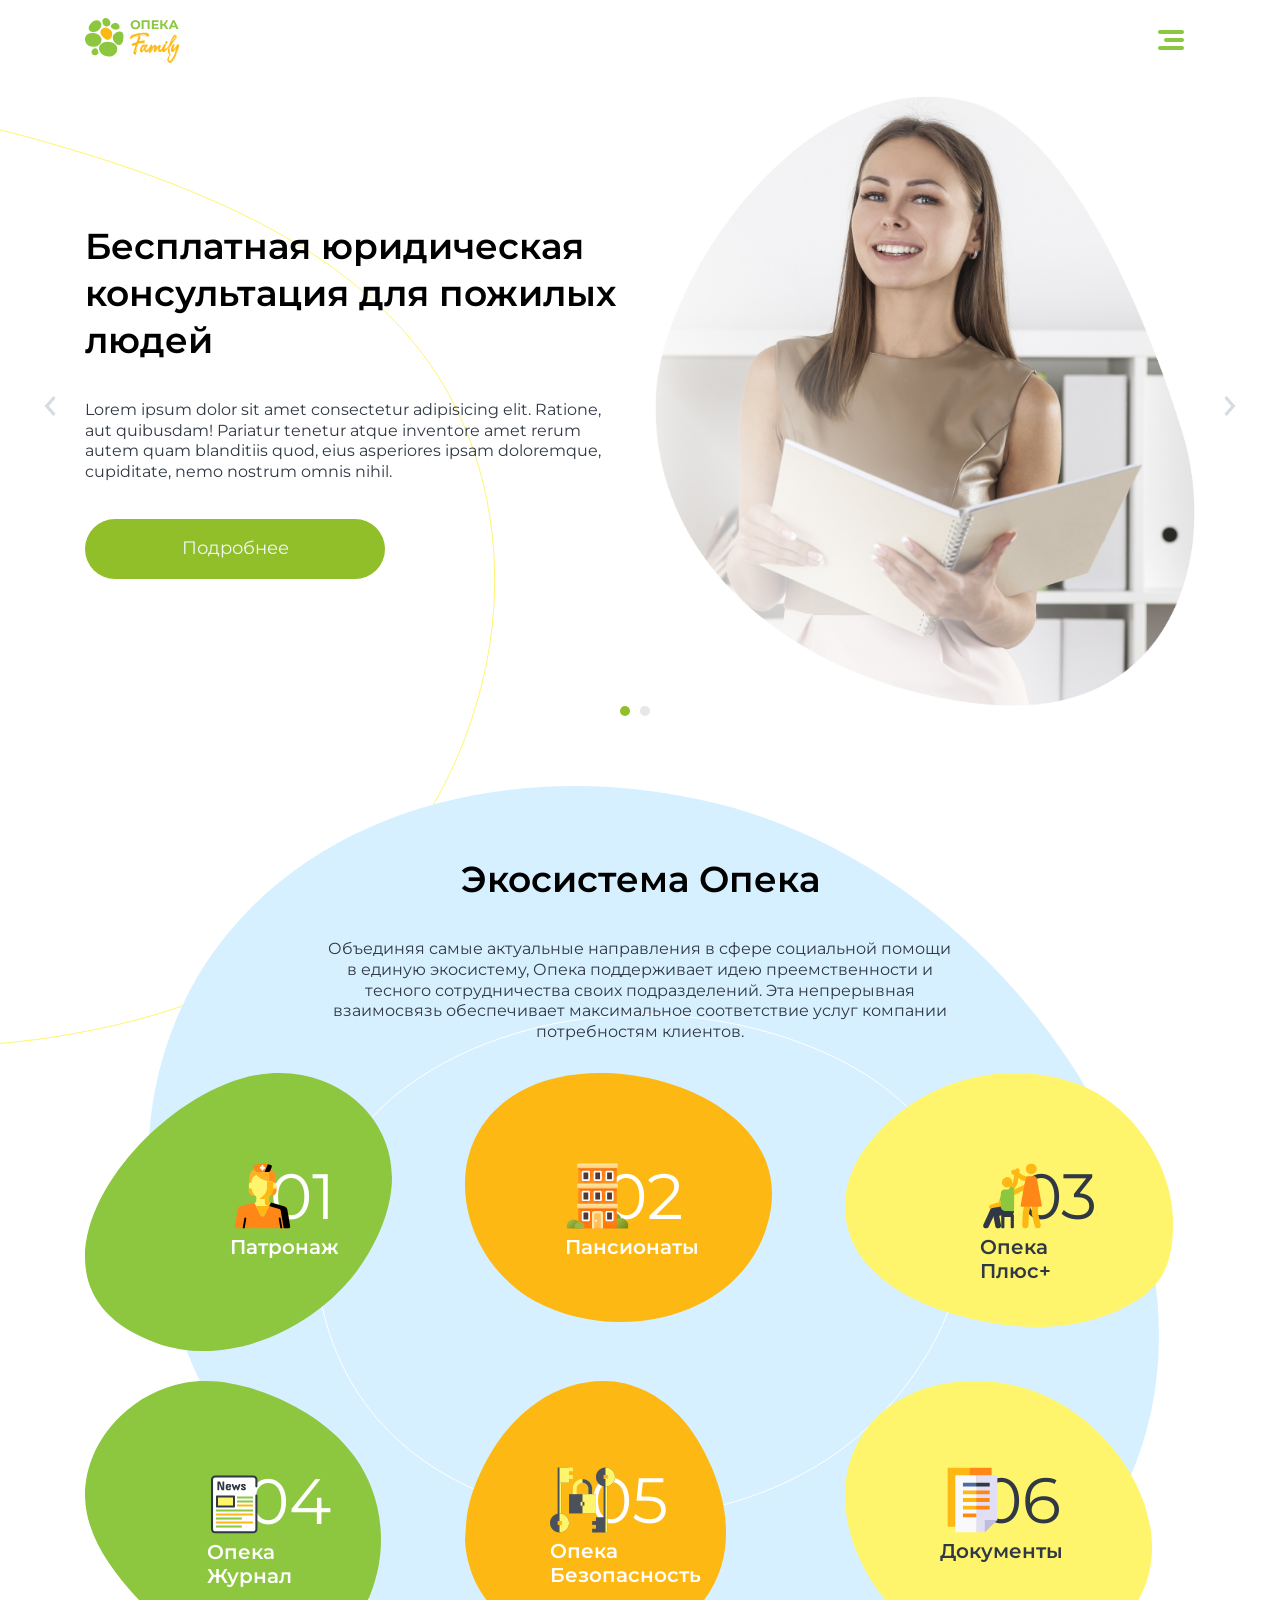
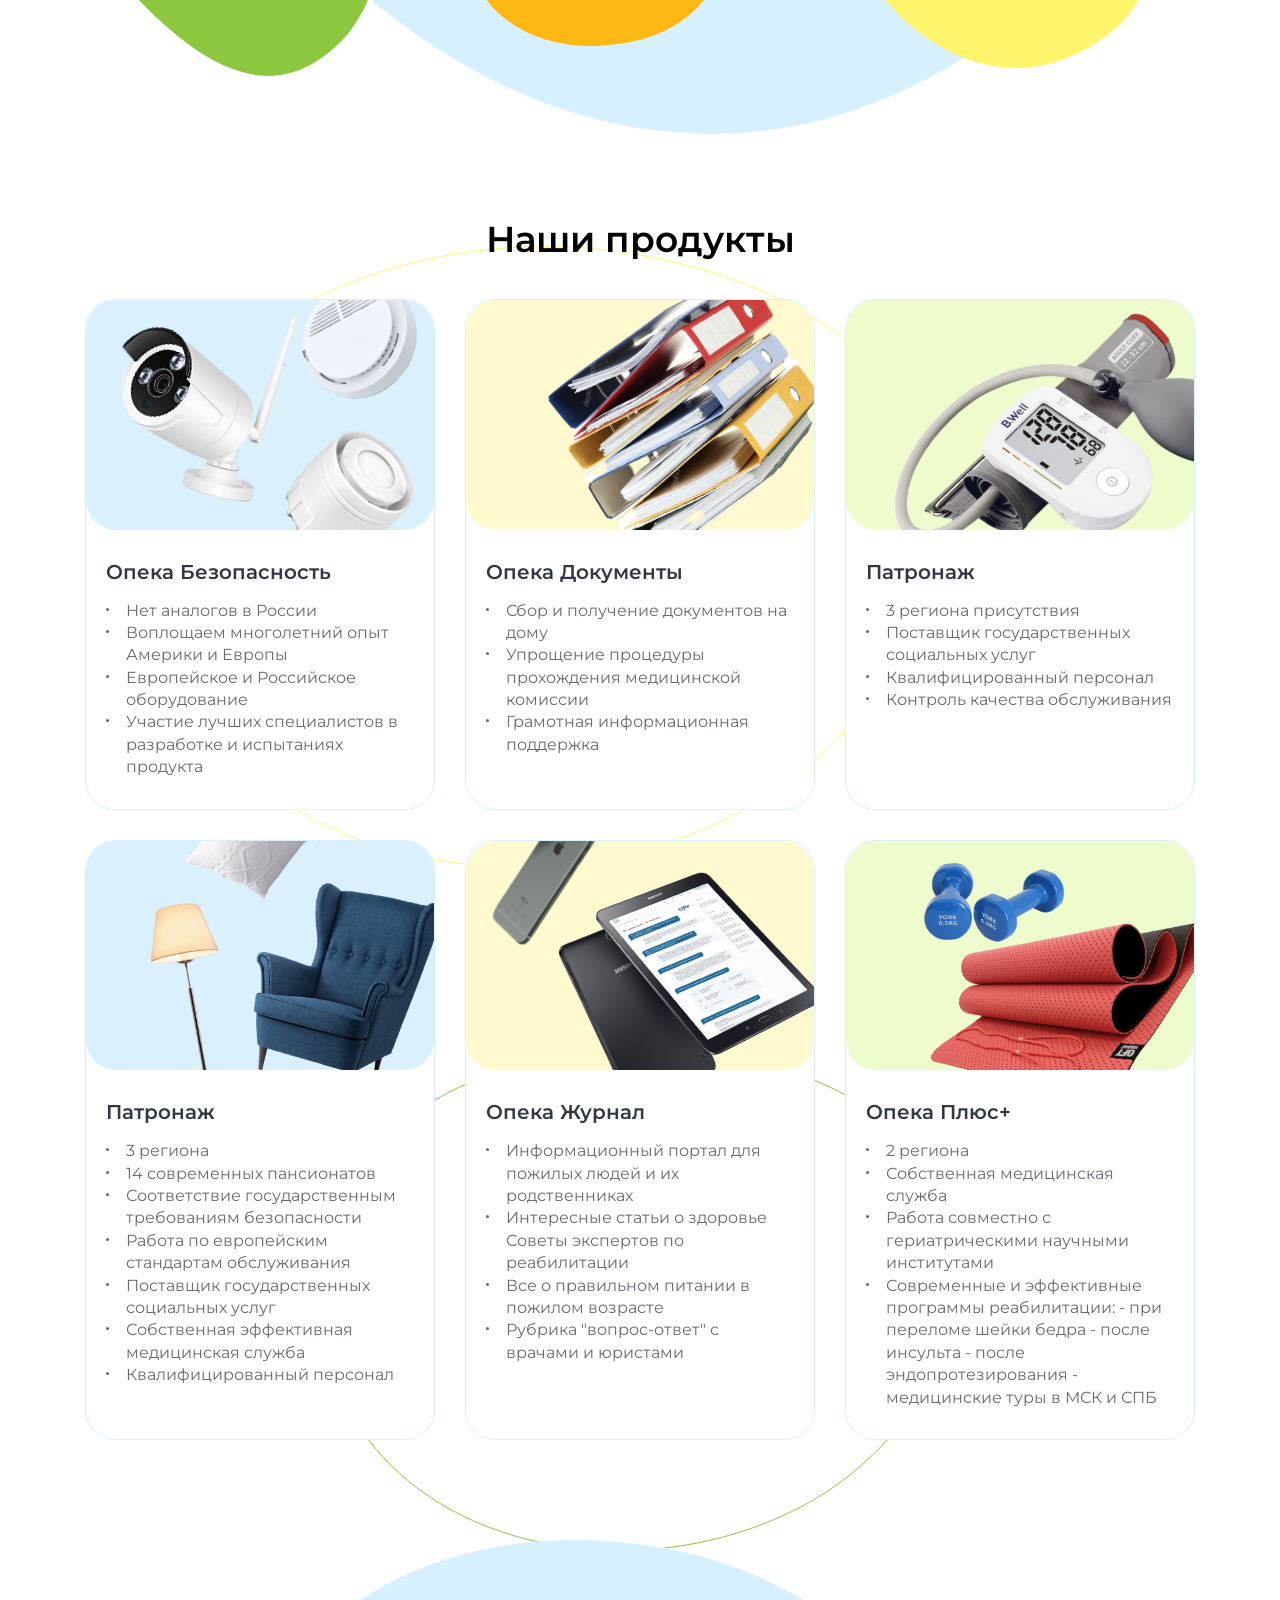
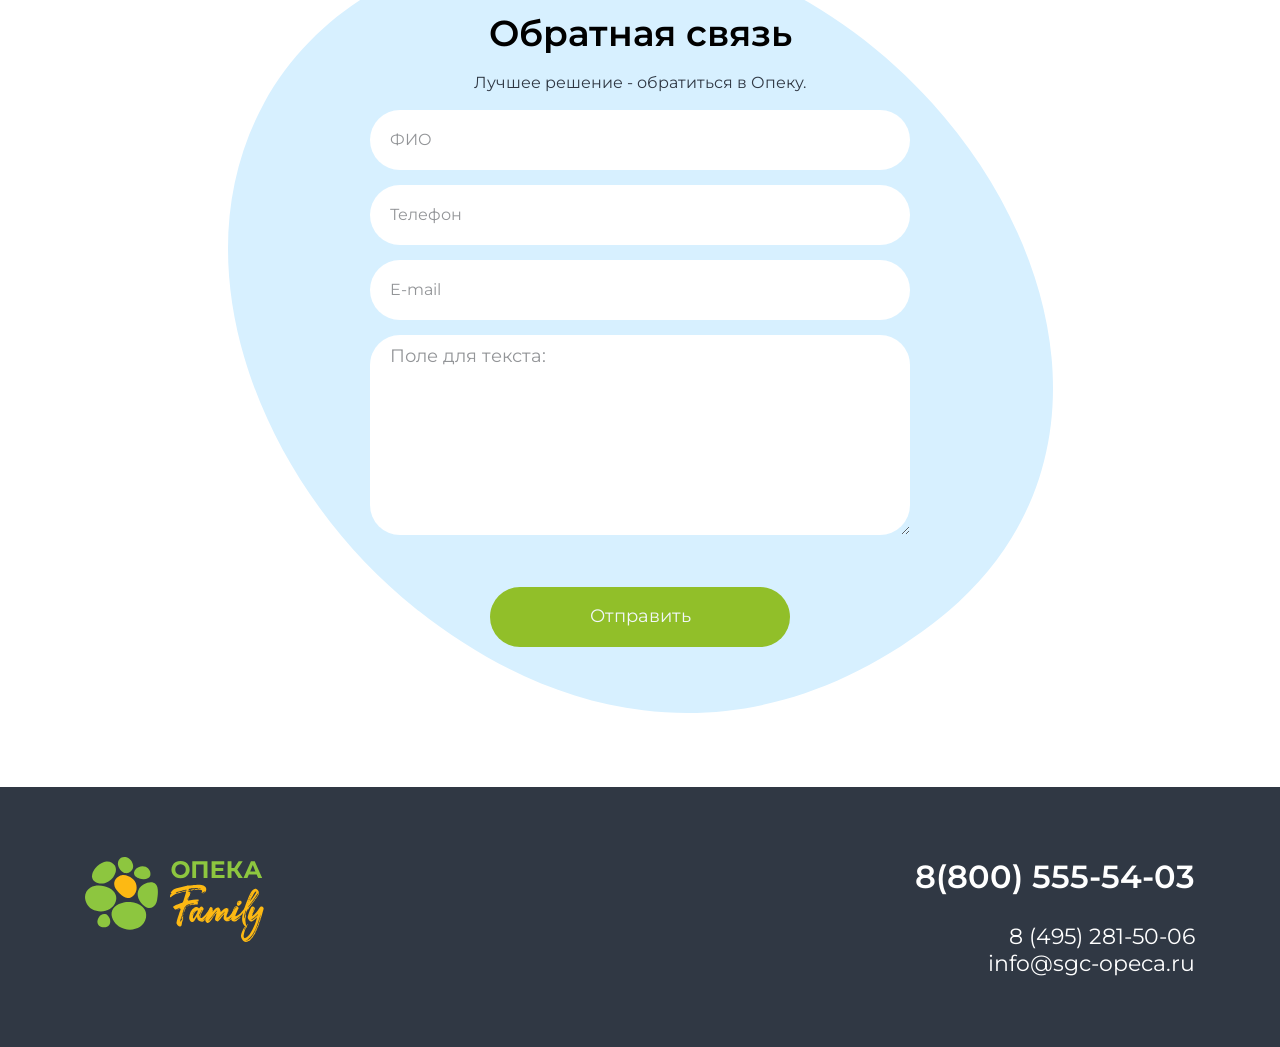
==== commit 47370e74: "main fixes and care-page" ====
--- a/index.html
+++ b/index.html
@@ -17,330 +17,341 @@
 
 <body>
 
-	<header class="header">
-		<div class="container">
-			<div class="row">
-				<div class="col-md-12">
-					<div class="header-container">
-						<a href="#" class="logo"></a>
-
-						<div class="menu-toggler"></div>
-					</div>
-				</div>
-			</div>
+	<div class="main-wrapper">
+
+		<header class="header">
+			<div class="container">
+				<div class="row">
+					<div class="col-md-12">
+						<div class="header-container">
+							<a href="#" class="logo"></a>
+
+							<div class="menu-toggler"></div>
+						</div>
+					</div>
+				</div>
+			</div>
+		</header>
+
+		<div class="menu">
+			<ul>
+				<li><a href="#">Пункт 1</a></li>
+				<li><a hrefT="#">Пункт 2</a></li>
+				<li><a href="#">Пункт 3</a></li>
+				<li><a href="#">Пункт 4</a></li>
+				<li><a href="#">Пункт 5</a></li>
+			</ul>
 		</div>
-	</header>
-
-	<div class="menu">
-		<ul>
-			<li><a href="#">Пункт 1</a></li>
-			<li><a href="#">Пункт 2</a></li>
-			<li><a href="#">Пункт 3</a></li>
-			<li><a href="#">Пункт 4</a></li>
-			<li><a href="#">Пункт 5</a></li>
-		</ul>
+
+		<section class="section_first line-orange">
+			<div class="container">
+				<div class="slider">
+					<div class="slider__item">
+						<div class="row">
+							<div class="col-lg-6 order-lg-2">
+								<img src="img/bg1.png" alt="">
+							</div>
+
+							<div class="col-text col-lg-6 align-self-center order-lg-1">
+
+								<div class="slider__content">
+									<div class="heading heading_md">Бесплатная юридическая консультация для пожилых людей</div>
+			
+									<div class="text">
+										Lorem ipsum dolor sit amet consectetur adipisicing elit. Ratione, aut quibusdam! Pariatur tenetur atque inventore amet rerum autem quam blanditiis quod, eius asperiores ipsam doloremque, cupiditate, nemo nostrum omnis nihil.
+									</div>
+									<button class="btn">Подробнее</button>
+								</div>
+								
+							</div>
+							
+						</div>
+					</div>
+
+					<div class="slider__item">
+						<div class="row">
+							<div class="col-lg-6 order-lg-2">
+								<img src="img/bg1.png" alt="">
+							</div>
+
+							<div class="col-text col-lg-6 align-self-center order-lg-1">
+								
+								<div class="slider__content">
+									<div class="heading heading_md">Бесплатная юридическая консультация для пожилых людей</div>
+			
+									<div class="text">
+										Lorem ipsum dolor sit amet consectetur adipisicing elit. Ratione, aut quibusdam! Pariatur tenetur atque inventore amet rerum autem quam blanditiis quod, eius asperiores ipsam doloremque, cupiditate, nemo nostrum omnis nihil.
+									</div>
+									<button class="btn">Подробнее</button>
+								</div>
+
+							</div>
+							
+						</div>
+					</div>
+				</div>
+			</div>
+		</section>
+
+
+		<section class="section_ecosystem bg-blue-egg line-white pt pb">
+			<div class="container">
+				<div class="row">
+					<div class="col-md-12">
+						<div class="heading heading_md text-center">Экосистема Опека</div>
+					</div>
+				</div>
+
+				<div class="row justify-content-center">
+					<div class="col-md-7">
+						<div class="text">
+							Объединяя самые актуальные направления в сфере социальной помощи в единую экосистему, Опека поддерживает идею преемственности и тесного сотрудничества своих подразделений. 
+							Эта непрерывная взаимосвязь обеспечивает максимальное соответствие услуг компании потребностям клиентов.
+						</div>
+					</div>
+				</div>
+
+				<div class="row">
+					<div class="col-lg-4 col-md-6">
+						<div class="egg egg_1">
+							<div class="egg__inner">
+								<div class="egg__digit">
+									<img src="img/i1.svg" alt="">
+									<span>01</span>
+								</div>
+								<div class="egg__title">Патронаж</div>
+							</div>
+						</div>
+					</div>
+
+					<div class="col-lg-4 col-md-6">
+						<div class="egg egg_2">
+							<div class="egg__inner">
+								<div class="egg__digit">
+									<img src="img/i2.svg" alt="">
+									<span>02</span>
+								</div>
+								<div class="egg__title">Пансионаты</div>
+							</div>
+						</div>
+					</div>
+
+					<div class="col-lg-4 col-md-6">
+						<div class="egg egg_black egg_3">
+							<div class="egg__inner">
+								<div class="egg__digit">
+									<img src="img/i3.svg" alt="">
+									<span>03</span>
+								</div>
+								<div class="egg__title">Опека<br>Плюс+</div>
+							</div>
+						</div>
+					</div>
+
+					<div class="col-lg-4 col-md-6">
+						<div class="egg egg_4">
+							<div class="egg__inner">
+								<div class="egg__digit">
+									<img src="img/i4.svg" alt="">
+									<span>04</span>
+								</div>
+								<div class="egg__title">Опека<br>Журнал</div>
+							</div>
+						</div>
+					</div>
+
+					<div class="col-lg-4 col-md-6">
+						<div class="egg egg_5">
+							<div class="egg__inner">
+								<div class="egg__digit">
+									<img src="img/i5.svg" alt="">
+									<span>05</span>
+								</div>
+								<div class="egg__title">Опека<br>Безопасность</div>
+							</div>
+						</div>
+					</div>
+
+					<div class="col-lg-4 col-md-6">
+						<div class="egg egg_6 egg_black">
+							<div class="egg__inner">
+								<div class="egg__digit">
+									<img src="img/i6.svg" alt="">
+									<span>06</span>
+								</div>
+								<div class="egg__title">Документы</div>
+							</div>
+						</div>
+					</div>
+				</div>
+			</div>
+		</section>
+
+		<section class="section_products line-orange-sm line-green pt pb">
+			<div class="container">
+				<div class="row">
+					<div class="col-md-12">
+						<div class="heading text-center heading_md">Наши продукты</div>
+					</div>
+				</div>
+
+				<div class="row">
+					<div class="col-lg-4 col-md-6 col-card">
+						<div class="card">
+							<div class="card__img"><img src="img/p1.png" alt=""></div>
+							<div class="card__content">
+								<div class="card__title">Опека Безопасность</div>
+								<div class="text">
+									<ul>
+										<li>Нет аналогов в России</li>
+										<li>Воплощаем многолетний опыт Америки и Европы</li>
+										<li>Европейское и Российское оборудование</li>
+										<li>Участие лучших специалистов в разработке и испытаниях продукта</li>
+									</ul>
+								</div>
+							</div>
+							
+						</div>
+					</div>
+
+					<div class="col-lg-4 col-md-6 col-card">
+						<div class="card">
+							<div class="card__img"><img src="img/p2.png" alt=""></div>
+							<div class="card__content">
+								<div class="card__title">Опека Документы</div>
+								<div class="text">
+									<ul>
+										<li>Сбор и получение документов на дому </li>
+										<li>Упрощение процедуры прохождения медицинской комиссии</li>
+										<li>Грамотная информационная поддержка</li>
+									</ul>
+								</div>
+							</div>
+							
+						</div>
+					</div>
+
+					<div class="col-lg-4 col-md-6 col-card">
+						<div class="card">
+							<div class="card__img"><img src="img/p3.png" alt=""></div>
+							<div class="card__content">
+								<div class="card__title">Патронаж</div>
+								<div class="text">
+									<ul>
+										<li>3 региона присутствия</li>
+										<li>Поставщик государственных социальных услуг</li>
+										<li>Квалифицированный персонал</li>
+										<li>Контроль качества обслуживания</li>
+									</ul>
+								</div>
+							</div>
+							
+						</div>
+					</div>
+
+					<div class="col-lg-4 col-md-6 col-card">
+						<div class="card">
+							<div class="card__img"><img src="img/p4.png" alt=""></div>
+							<div class="card__content">
+								<div class="card__title">Патронаж</div>
+								<div class="text">
+									<ul>
+										<li>3 региона</li>
+										<li>14 современных пансионатов</li>
+										<li>Соответствие государственным требованиям безопасности</li>
+										<li>Работа по европейским стандартам обслуживания</li>
+										<li>Поставщик государственных социальных услуг</li>
+										<li>Собственная эффективная медицинская служба</li>
+										<li>Квалифицированный персонал</li>
+									</ul>
+								</div>
+							</div>
+							
+						</div>
+					</div>
+
+					<div class="col-lg-4 col-md-6 col-card">
+						<div class="card">
+							<div class="card__img"><img src="img/p5.png" alt=""></div>
+							<div class="card__content">
+								<div class="card__title">Опека Журнал</div>
+								<div class="text">
+									<ul>
+										<li>Информационный портал для пожилых людей и их родственниках</li>
+										<li>Интересные статьи о здоровье Советы экспертов по реабилитации</li>
+										<li>Все о правильном питании в пожилом возрасте</li>
+										<li>Рубрика "вопрос-ответ" с врачами и юристами</li>
+									</ul>
+								</div>
+							</div>
+						</div>
+					</div>
+
+					<div class="col-lg-4 col-md-6 col-card">
+						<div class="card">
+							<div class="card__img"><img src="img/p6.png" alt=""></div>
+							<div class="card__content">
+								<div class="card__title">Опека Плюс+</div>
+								<div class="text">
+									<ul>
+										<li>2 региона</li>
+										<li>Собственная медицинская служба </li>
+										<li>Работа совместно с гериатрическими научными институтами </li>
+										<li>Современные и эффективные программы реабилитации: - при переломе шейки бедра - после инсульта - после эндопротезирования - медицинские туры в МСК и СПБ</li>
+									</ul>
+								</div>
+							</div>
+						</div>
+					</div>
+				</div>
+			</div>
+		</section>
+
+		<section class="section_form pt pb">
+			<div class="container">
+				<div class="row">
+					<div class="col-md-12">
+						<div class="heading heading_md text-center">Обратная связь</div>
+						<div class="text text-center">Лучшее решение - обратиться в Опеку.</div>
+					</div>
+				</div>
+				
+				<form action="" class="form">
+					<div class="row justify-content-center">
+						<div class="col-lg-6 col-md-5">
+							<input type="text" placeholder="ФИО" class="form__input">
+							<input type="text" placeholder="Телефон" class="form__input">
+							<input type="text" placeholder="E-mail" class="form__input">
+							
+							<textarea class="form__text" placeholder="Поле для текста:"></textarea>
+						
+							<button class="btn">Отправить</button>
+						</div>
+
+						
+					</div>
+				</form>
+				
+			</div>
+		</section>
+
+
+		<footer class="footer pt pb">
+			<div class="container">
+				<div class="row">
+					<div class="col-md-6">
+						<div class="logo"></div>
+					</div>
+
+					<div class="col-md-6 col-right">
+						<div class="phone"><a href="tel:88005555403">8(800) 555-54-03</a></div>
+						<div class="contact"><a href="tel:84952815006">8 (495) 281-50-06</a></div>
+						<div class="contact"><a href="mailto:info@sgc-opeca.ru">info@sgc-opeca.ru</a></div>
+					</div>
+				</div>
+			</div>
+		</footer>
 	</div>
-
-	<section class="section_first">
-		<div class="container">
-			<div class="slider">
-				<div class="slider__item">
-					<div class="row">
-						<div class="col-lg-6 order-lg-2">
-							<img src="img/bg1.png" alt="">
-						</div>
-
-						<div class="col-text col-lg-6 align-self-center order-lg-1">
-							<div class="heading heading_md">Бесплатная юридическая консультация для пожилых людей</div>
-		
-							<div class="text">
-								Lorem ipsum dolor sit amet consectetur adipisicing elit. Ratione, aut quibusdam! Pariatur tenetur atque inventore amet rerum autem quam blanditiis quod, eius asperiores ipsam doloremque, cupiditate, nemo nostrum omnis nihil.
-							</div>
-							<button class="btn">Подробнее</button>
-						</div>
-						
-					</div>
-				</div>
-
-				<div class="slider__item">
-					<div class="row">
-						<div class="col-lg-6 order-lg-2">
-							<img src="img/bg1.png" alt="">
-						</div>
-
-						<div class="col-text col-lg-6 align-self-center order-lg-1">
-							<div class="heading heading_md">Бесплатная юридическая консультация для пожилых людей</div>
-		
-							<div class="text">
-								Lorem ipsum dolor sit amet consectetur adipisicing elit. Ratione, aut quibusdam! Pariatur tenetur atque inventore amet rerum autem quam blanditiis quod, eius asperiores ipsam doloremque, cupiditate, nemo nostrum omnis nihil.
-							</div>
-							<button class="btn">Подробнее</button>
-						</div>
-						
-					</div>
-				</div>
-			</div>
-		</div>
-	</section>
-
-
-	<section class="section_ecosystem pt pb">
-		<div class="container">
-			<div class="row">
-				<div class="col-md-12">
-					<div class="heading heading_md text-center">Экосистема Опека</div>
-				</div>
-			</div>
-
-			<div class="row justify-content-center">
-				<div class="col-md-7">
-					<div class="text">
-						Объединяя самые актуальные направления в сфере социальной помощи в единую экосистему, Опека поддерживает идею преемственности и тесного сотрудничества своих подразделений. 
-						Эта непрерывная взаимосвязь обеспечивает максимальное соответствие услуг компании потребностям клиентов.
-					</div>
-				</div>
-			</div>
-
-			<div class="row">
-				<div class="col-lg-4 col-md-6">
-					<div class="egg egg_1">
-						<div class="egg__inner">
-							<div class="egg__digit">
-								<img src="img/i1.svg" alt="">
-								<span>01</span>
-							</div>
-							<div class="egg__title">Патронаж</div>
-						</div>
-					</div>
-				</div>
-
-				<div class="col-lg-4 col-md-6">
-					<div class="egg egg_2">
-						<div class="egg__inner">
-							<div class="egg__digit">
-								<img src="img/i2.svg" alt="">
-								<span>02</span>
-							</div>
-							<div class="egg__title">Пансионаты</div>
-						</div>
-					</div>
-				</div>
-
-				<div class="col-lg-4 col-md-6">
-					<div class="egg egg_black egg_3">
-						<div class="egg__inner">
-							<div class="egg__digit">
-								<img src="img/i3.svg" alt="">
-								<span>03</span>
-							</div>
-							<div class="egg__title">Опека<br>Плюс+</div>
-						</div>
-					</div>
-				</div>
-
-				<div class="col-lg-4 col-md-6">
-					<div class="egg egg_4">
-						<div class="egg__inner">
-							<div class="egg__digit">
-								<img src="img/i4.svg" alt="">
-								<span>04</span>
-							</div>
-							<div class="egg__title">Опека<br>Журнал</div>
-						</div>
-					</div>
-				</div>
-
-				<div class="col-lg-4 col-md-6">
-					<div class="egg egg_5">
-						<div class="egg__inner">
-							<div class="egg__digit">
-								<img src="img/i5.svg" alt="">
-								<span>05</span>
-							</div>
-							<div class="egg__title">Опека<br>Безопасность</div>
-						</div>
-					</div>
-				</div>
-
-				<div class="col-lg-4 col-md-6">
-					<div class="egg egg_6 egg_black">
-						<div class="egg__inner">
-							<div class="egg__digit">
-								<img src="img/i6.svg" alt="">
-								<span>06</span>
-							</div>
-							<div class="egg__title">Документы</div>
-						</div>
-					</div>
-				</div>
-			</div>
-		</div>
-	</section>
-
-	<section class="section_products pt pb">
-		<div class="container">
-			<div class="row">
-				<div class="col-md-12">
-					<div class="heading text-center heading_md">Наши продукты</div>
-				</div>
-			</div>
-
-			<div class="row">
-				<div class="col-lg-4 col-md-6 col-card">
-					<div class="card">
-						<div class="card__img"><img src="img/p1.png" alt=""></div>
-						<div class="card__content">
-							<div class="card__title">Опека Безопасность</div>
-							<div class="text">
-								<ul>
-									<li>Нет аналогов в России</li>
-									<li>Воплощаем многолетний опыт Америки и Европы</li>
-									<li>Европейское и Российское оборудование</li>
-									<li>Участие лучших специалистов в разработке и испытаниях продукта</li>
-								</ul>
-							</div>
-						</div>
-						
-					</div>
-				</div>
-
-				<div class="col-lg-4 col-md-6 col-card">
-					<div class="card">
-						<div class="card__img"><img src="img/p2.png" alt=""></div>
-						<div class="card__content">
-							<div class="card__title">Опека Документы</div>
-							<div class="text">
-								<ul>
-									<li>Сбор и получение документов на дому </li>
-									<li>Упрощение процедуры прохождения медицинской комиссии</li>
-									<li>Грамотная информационная поддержка</li>
-								</ul>
-							</div>
-						</div>
-						
-					</div>
-				</div>
-
-				<div class="col-lg-4 col-md-6 col-card">
-					<div class="card">
-						<div class="card__img"><img src="img/p3.png" alt=""></div>
-						<div class="card__content">
-							<div class="card__title">Патронаж</div>
-							<div class="text">
-								<ul>
-									<li>3 региона присутствия</li>
-									<li>Поставщик государственных социальных услуг</li>
-									<li>Квалифицированный персонал</li>
-									<li>Контроль качества обслуживания</li>
-								</ul>
-							</div>
-						</div>
-						
-					</div>
-				</div>
-
-				<div class="col-lg-4 col-md-6 col-card">
-					<div class="card">
-						<div class="card__img"><img src="img/p4.png" alt=""></div>
-						<div class="card__content">
-							<div class="card__title">Патронаж</div>
-							<div class="text">
-								<ul>
-									<li>3 региона</li>
-									<li>14 современных пансионатов</li>
-									<li>Соответствие государственным требованиям безопасности</li>
-									<li>Работа по европейским стандартам обслуживания</li>
-									<li>Поставщик государственных социальных услуг</li>
-									<li>Собственная эффективная медицинская служба</li>
-									<li>Квалифицированный персонал</li>
-								</ul>
-							</div>
-						</div>
-						
-					</div>
-				</div>
-
-				<div class="col-lg-4 col-md-6 col-card">
-					<div class="card">
-						<div class="card__img"><img src="img/p5.png" alt=""></div>
-						<div class="card__content">
-							<div class="card__title">Опека Журнал</div>
-							<div class="text">
-								<ul>
-									<li>Информационный портал для пожилых людей и их родственниках</li>
-									<li>Интересные статьи о здоровье Советы экспертов по реабилитации</li>
-									<li>Все о правильном питании в пожилом возрасте</li>
-									<li>Рубрика "вопрос-ответ" с врачами и юристами</li>
-								</ul>
-							</div>
-						</div>
-					</div>
-				</div>
-
-				<div class="col-lg-4 col-md-6 col-card">
-					<div class="card">
-						<div class="card__img"><img src="img/p6.png" alt=""></div>
-						<div class="card__content">
-							<div class="card__title">Опека Плюс+</div>
-							<div class="text">
-								<ul>
-									<li>2 региона</li>
-									<li>Собственная медицинская служба </li>
-									<li>Работа совместно с гериатрическими научными институтами </li>
-									<li>Современные и эффективные программы реабилитации: - при переломе шейки бедра - после инсульта - после эндопротезирования - медицинские туры в МСК и СПБ</li>
-								</ul>
-							</div>
-						</div>
-					</div>
-				</div>
-			</div>
-		</div>
-	</section>
-
-	<section class="section_form pt pb">
-		<div class="container">
-			<div class="row">
-				<div class="col-md-12">
-					<div class="heading heading_md text-center">Обратная связь</div>
-					<div class="text text-center">Лучшее решение - обратиться в Опеку.</div>
-				</div>
-			</div>
-			
-			<form action="" class="form">
-				<div class="row justify-content-center">
-					<div class="col-lg-6 col-md-5">
-						<input type="text" placeholder="ФИО" class="form__input">
-						<input type="text" placeholder="Телефон" class="form__input">
-						<input type="text" placeholder="E-mail" class="form__input">
-						
-						<textarea class="form__text" placeholder="Поле для текста:"></textarea>
-					
-						<button class="btn">Отправить</button>
-					</div>
-
-					
-				</div>
-			</form>
-			
-		</div>
-	</section>
-
-
-	<footer class="footer pt pb">
-		<div class="container">
-			<div class="row">
-				<div class="col-md-6">
-					<div class="logo"></div>
-				</div>
-
-				<div class="col-md-6 col-right">
-					<div class="phone"><a href="tel:88005555403">8(800) 555-54-03</a></div>
-					<div class="contact"><a href="tel:84952815006">8 (495) 281-50-06</a></div>
-					<div class="contact"><a href="mailto:info@sgc-opeca.ru">info@sgc-opeca.ru</a></div>
-				</div>
-			</div>
-		</div>
-	</footer>
 
 	<script src="js/scripts.min.js?v=2.2"></script>
 
--- a/css/main.min.css
+++ b/css/main.min.css
@@ -1 +1 @@
-@import url(https://fonts.googleapis.com/css?family=Montserrat:400,500,600,800&display=swap);.slick-slider{position:relative;display:block;box-sizing:border-box;-webkit-user-select:none;-moz-user-select:none;-ms-user-select:none;user-select:none;-webkit-touch-callout:none;-khtml-user-select:none;-ms-touch-action:pan-y;touch-action:pan-y;-webkit-tap-highlight-color:transparent}.slick-list{position:relative;display:block;overflow:hidden;margin:0;padding:0}.slick-list:focus{outline:0}.slick-list.dragging{cursor:pointer;cursor:hand}.slick-slider .slick-list,.slick-slider .slick-track{-webkit-transform:translate3d(0,0,0);-moz-transform:translate3d(0,0,0);-ms-transform:translate3d(0,0,0);-o-transform:translate3d(0,0,0);transform:translate3d(0,0,0)}.slick-track{position:relative;top:0;left:0;display:block;margin-left:auto;margin-right:auto}.slick-track:after,.slick-track:before{display:table;content:''}.slick-track:after{clear:both}.slick-loading .slick-track{visibility:hidden}.slick-slide{display:none;float:left;height:100%;min-height:1px}[dir=rtl] .slick-slide{float:right}.slick-slide img{display:block}.slick-slide.slick-loading img{display:none}.slick-slide.dragging img{pointer-events:none}.slick-initialized .slick-slide{display:block}.slick-loading .slick-slide{visibility:hidden}.slick-vertical .slick-slide{display:block;height:auto;border:1px solid transparent}.slick-arrow.slick-hidden{display:none}.logo{display:inline-block;width:95px;height:45px;background-position:0 0;background-repeat:no-repeat;background-image:url(../img/logo.svg)}.menu-toggler{width:48px;height:48px;display:inline-block;background-position:0 0;background-repeat:no-repeat;background-image:url(../img/menu.svg);cursor:pointer;-webkit-transition:.3s ease;-o-transition:.3s ease;transition:.3s ease}.menu-toggler:hover{opacity:.8}.heading_md{font-weight:600;font-size:36px;line-height:130%;color:#000}.text-center{text-align:center}.pt{padding-top:70px}.pb{padding-bottom:70px}.btn{background:#91bf29;border-radius:30px;font-size:18px;color:#f2f7fa;border:0;height:60px;width:300px;cursor:pointer;-webkit-transition:.3s ease;-o-transition:.3s ease;transition:.3s ease}.btn:hover{opacity:.8}.text{font-size:16px;line-height:130%;color:#303844}.text ul li{font-style:normal;font-weight:400;font-size:16px;line-height:140%;color:#666b71;list-style-type:none;padding-left:20px;position:relative}.text ul li:before{content:"";width:3px;height:3px;background-color:#666b71;position:absolute;top:8px;left:0;border-radius:50%}.slider .slick-next,.slider .slick-prev{width:50px;height:50px;border-radius:50%;background-color:rgba(255,255,255,.5);border:0;position:absolute;top:50%;margin-top:-25px;cursor:pointer;display:-webkit-box;display:-webkit-flex;display:-ms-flexbox;display:flex;z-index:10}.slider .slick-next svg,.slider .slick-prev svg{margin:auto}.slider .slick-next svg path,.slider .slick-prev svg path{-webkit-transition:.3s ease;-o-transition:.3s ease;transition:.3s ease}.slider .slick-next:hover svg path,.slider .slick-prev:hover svg path{fill:#91bf29}.slider .slick-prev{left:-60px}.slider .slick-next{right:-60px}.slider .slick-next svg{-webkit-transform:rotate(180deg);-ms-transform:rotate(180deg);transform:rotate(180deg)}.slider .slick-dots{width:100%;display:-webkit-box;display:-webkit-flex;display:-ms-flexbox;display:flex;-webkit-box-pack:center;-webkit-justify-content:center;-ms-flex-pack:center;justify-content:center}.slider .slick-dots li{list-style-type:none;width:10px;height:10px;display:-webkit-inline-box;display:-webkit-inline-flex;display:-ms-inline-flexbox;display:inline-flex;margin-right:10px}.slider .slick-dots li button{border:0;text-indent:-99999px;width:10px;height:10px;border-radius:50%;background-color:#e6e7e8;-webkit-transition:.3s ease;-o-transition:.3s ease;transition:.3s ease;cursor:pointer}.slider .slick-dots li button:hover{background-color:#91bf29}.slider .slick-dots li.slick-active button{background-color:#91bf29}.egg{background-repeat:no-repeat;background-position:0 0;margin-top:30px}.egg__digit{display:-webkit-box;display:-webkit-flex;display:-ms-flexbox;display:flex}.egg__digit img{position:relative;left:25px}.egg__digit span{font-style:normal;font-weight:400;font-size:64px;line-height:78px;color:#fff}.egg__title{font-style:normal;font-weight:600;font-size:20px;line-height:24px;color:#fff;width:150px;padding-left:25px}.egg_black .egg__digit span{color:#303844}.egg_black .egg__title{color:#303844}.egg_1{background-image:url(../img/egg1.svg);width:307px;height:278px;padding-top:84px;padding-left:120px}.egg_2{background-image:url(../img/egg2.svg);width:307px;height:249px;padding-top:84px;padding-left:75px}.egg_3{background-image:url(../img/egg3.svg);width:328px;height:254px;padding-top:84px;padding-left:110px}.egg_4{background-image:url(../img/egg4.svg);width:296px;height:295px;padding-top:81px;padding-left:97px}.egg_5{background-image:url(../img/egg5.svg);width:261px;height:265px;padding-top:80px;padding-left:60px}.egg_6{background-image:url(../img/egg6.svg);width:307px;height:287px;padding-top:80px;padding-left:70px}.card{border:1px solid #d7f0ff;border-radius:30px;overflow:hidden;height:100%}.card__img img{border-radius:30px;max-width:100%;height:auto}.card__title{font-style:normal;font-weight:600;font-size:20px;line-height:24px;color:#303844;margin-bottom:16px}.card__content{padding:30px 20px}.col-card{margin-bottom:30px}.form__input{background:#fff;border-radius:30px;width:100%;height:60px;border:0;padding-left:20px;padding-right:20px;margin-bottom:15px}.form__text{background:#fff;border-radius:30px;width:100%;height:60px;border:0;font-size:18px;padding-left:20px;padding-right:20px;padding-top:10px;padding-bottom:10px;height:200px;margin-bottom:20px}.form .btn{margin-left:auto;margin-right:auto;display:block;margin-top:27px}*,::after,::before{-webkit-box-sizing:border-box;box-sizing:border-box}html{font-family:sans-serif;line-height:1.15;-webkit-text-size-adjust:100%;-ms-text-size-adjust:100%;-ms-overflow-style:scrollbar;-webkit-tap-highlight-color:transparent}@-ms-viewport{width:device-width}article,aside,dialog,figcaption,figure,footer,header,hgroup,main,nav,section{display:block}body{margin:0;font-family:-apple-system,BlinkMacSystemFont,"Segoe UI",Roboto,"Helvetica Neue",Arial,sans-serif,"Apple Color Emoji","Segoe UI Emoji","Segoe UI Symbol";font-size:1rem;font-weight:400;line-height:1.5;color:#212529;text-align:left;background-color:#fff}[tabindex="-1"]:focus{outline:0!important}hr{-webkit-box-sizing:content-box;box-sizing:content-box;height:0;overflow:visible}h1,h2,h3,h4,h5,h6{margin-top:0;margin-bottom:.5rem}p{margin-top:0;margin-bottom:1rem}abbr[data-original-title],abbr[title]{text-decoration:underline;-webkit-text-decoration:underline dotted;text-decoration:underline dotted;cursor:help;border-bottom:0}address{margin-bottom:1rem;font-style:normal;line-height:inherit}dl,ol,ul{margin-top:0;margin-bottom:1rem}ol ol,ol ul,ul ol,ul ul{margin-bottom:0}dt{font-weight:700}dd{margin-bottom:.5rem;margin-left:0}blockquote{margin:0 0 1rem}dfn{font-style:italic}b,strong{font-weight:bolder}small{font-size:80%}sub,sup{position:relative;font-size:75%;line-height:0;vertical-align:baseline}sub{bottom:-.25em}sup{top:-.5em}a{color:#007bff;text-decoration:none;background-color:transparent;-webkit-text-decoration-skip:objects}a:hover{color:#0056b3;text-decoration:underline}a:not([href]):not([tabindex]){color:inherit;text-decoration:none}a:not([href]):not([tabindex]):focus,a:not([href]):not([tabindex]):hover{color:inherit;text-decoration:none}a:not([href]):not([tabindex]):focus{outline:0}code,kbd,pre,samp{font-family:monospace,monospace;font-size:1em}pre{margin-top:0;margin-bottom:1rem;overflow:auto;-ms-overflow-style:scrollbar}figure{margin:0 0 1rem}img{vertical-align:middle;border-style:none}svg:not(:root){overflow:hidden}table{border-collapse:collapse}caption{padding-top:.75rem;padding-bottom:.75rem;color:#6c757d;text-align:left;caption-side:bottom}th{text-align:inherit}label{display:inline-block;margin-bottom:.5rem}button{border-radius:0}button:focus{outline:1px dotted;outline:5px auto -webkit-focus-ring-color}button,input,optgroup,select,textarea{margin:0;font-family:inherit;font-size:inherit;line-height:inherit}button,input{overflow:visible}button,select{text-transform:none}[type=reset],[type=submit],button,html [type=button]{-webkit-appearance:button}[type=button]::-moz-focus-inner,[type=reset]::-moz-focus-inner,[type=submit]::-moz-focus-inner,button::-moz-focus-inner{padding:0;border-style:none}input[type=checkbox],input[type=radio]{-webkit-box-sizing:border-box;box-sizing:border-box;padding:0}input[type=date],input[type=datetime-local],input[type=month],input[type=time]{-webkit-appearance:listbox}textarea{overflow:auto;resize:vertical}fieldset{min-width:0;padding:0;margin:0;border:0}legend{display:block;width:100%;max-width:100%;padding:0;margin-bottom:.5rem;font-size:1.5rem;line-height:inherit;color:inherit;white-space:normal}progress{vertical-align:baseline}[type=number]::-webkit-inner-spin-button,[type=number]::-webkit-outer-spin-button{height:auto}[type=search]{outline-offset:-2px;-webkit-appearance:none}[type=search]::-webkit-search-cancel-button,[type=search]::-webkit-search-decoration{-webkit-appearance:none}::-webkit-file-upload-button{font:inherit;-webkit-appearance:button}output{display:inline-block}summary{display:list-item;cursor:pointer}template{display:none}[hidden]{display:none!important}@-ms-viewport{width:device-width}html{-webkit-box-sizing:border-box;box-sizing:border-box;-ms-overflow-style:scrollbar}*,::after,::before{-webkit-box-sizing:inherit;box-sizing:inherit}.container{width:100%;padding-right:15px;padding-left:15px;margin-right:auto;margin-left:auto}@media (min-width:576px){.container{max-width:540px}}@media (min-width:768px){.container{max-width:720px}}@media (min-width:992px){.container{max-width:960px}}@media (min-width:1200px){.container{max-width:1140px}}.container-fluid{width:100%;padding-right:15px;padding-left:15px;margin-right:auto;margin-left:auto}.row{display:-webkit-box;display:-webkit-flex;display:-ms-flexbox;display:flex;-webkit-flex-wrap:wrap;-ms-flex-wrap:wrap;flex-wrap:wrap;margin-right:-15px;margin-left:-15px}.no-gutters{margin-right:0;margin-left:0}.no-gutters>.col,.no-gutters>[class*=col-]{padding-right:0;padding-left:0}.col,.col-1,.col-10,.col-11,.col-12,.col-2,.col-3,.col-4,.col-5,.col-6,.col-7,.col-8,.col-9,.col-auto,.col-lg,.col-lg-1,.col-lg-10,.col-lg-11,.col-lg-12,.col-lg-2,.col-lg-3,.col-lg-4,.col-lg-5,.col-lg-6,.col-lg-7,.col-lg-8,.col-lg-9,.col-lg-auto,.col-md,.col-md-1,.col-md-10,.col-md-11,.col-md-12,.col-md-2,.col-md-3,.col-md-4,.col-md-5,.col-md-6,.col-md-7,.col-md-8,.col-md-9,.col-md-auto,.col-sm,.col-sm-1,.col-sm-10,.col-sm-11,.col-sm-12,.col-sm-2,.col-sm-3,.col-sm-4,.col-sm-5,.col-sm-6,.col-sm-7,.col-sm-8,.col-sm-9,.col-sm-auto,.col-xl,.col-xl-1,.col-xl-10,.col-xl-11,.col-xl-12,.col-xl-2,.col-xl-3,.col-xl-4,.col-xl-5,.col-xl-6,.col-xl-7,.col-xl-8,.col-xl-9,.col-xl-auto{position:relative;width:100%;min-height:1px;padding-right:15px;padding-left:15px}.col{-webkit-flex-basis:0;-ms-flex-preferred-size:0;flex-basis:0;-webkit-box-flex:1;-webkit-flex-grow:1;-ms-flex-positive:1;flex-grow:1;max-width:100%}.col-auto{-webkit-box-flex:0;-webkit-flex:0 0 auto;-ms-flex:0 0 auto;flex:0 0 auto;width:auto;max-width:none}.col-1{-webkit-box-flex:0;-webkit-flex:0 0 8.33333%;-ms-flex:0 0 8.33333%;flex:0 0 8.33333%;max-width:8.33333%}.col-2{-webkit-box-flex:0;-webkit-flex:0 0 16.66667%;-ms-flex:0 0 16.66667%;flex:0 0 16.66667%;max-width:16.66667%}.col-3{-webkit-box-flex:0;-webkit-flex:0 0 25%;-ms-flex:0 0 25%;flex:0 0 25%;max-width:25%}.col-4{-webkit-box-flex:0;-webkit-flex:0 0 33.33333%;-ms-flex:0 0 33.33333%;flex:0 0 33.33333%;max-width:33.33333%}.col-5{-webkit-box-flex:0;-webkit-flex:0 0 41.66667%;-ms-flex:0 0 41.66667%;flex:0 0 41.66667%;max-width:41.66667%}.col-6{-webkit-box-flex:0;-webkit-flex:0 0 50%;-ms-flex:0 0 50%;flex:0 0 50%;max-width:50%}.col-7{-webkit-box-flex:0;-webkit-flex:0 0 58.33333%;-ms-flex:0 0 58.33333%;flex:0 0 58.33333%;max-width:58.33333%}.col-8{-webkit-box-flex:0;-webkit-flex:0 0 66.66667%;-ms-flex:0 0 66.66667%;flex:0 0 66.66667%;max-width:66.66667%}.col-9{-webkit-box-flex:0;-webkit-flex:0 0 75%;-ms-flex:0 0 75%;flex:0 0 75%;max-width:75%}.col-10{-webkit-box-flex:0;-webkit-flex:0 0 83.33333%;-ms-flex:0 0 83.33333%;flex:0 0 83.33333%;max-width:83.33333%}.col-11{-webkit-box-flex:0;-webkit-flex:0 0 91.66667%;-ms-flex:0 0 91.66667%;flex:0 0 91.66667%;max-width:91.66667%}.col-12{-webkit-box-flex:0;-webkit-flex:0 0 100%;-ms-flex:0 0 100%;flex:0 0 100%;max-width:100%}.order-first{-webkit-box-ordinal-group:0;-webkit-order:-1;-ms-flex-order:-1;order:-1}.order-last{-webkit-box-ordinal-group:14;-webkit-order:13;-ms-flex-order:13;order:13}.order-0{-webkit-box-ordinal-group:1;-webkit-order:0;-ms-flex-order:0;order:0}.order-1{-webkit-box-ordinal-group:2;-webkit-order:1;-ms-flex-order:1;order:1}.order-2{-webkit-box-ordinal-group:3;-webkit-order:2;-ms-flex-order:2;order:2}.order-3{-webkit-box-ordinal-group:4;-webkit-order:3;-ms-flex-order:3;order:3}.order-4{-webkit-box-ordinal-group:5;-webkit-order:4;-ms-flex-order:4;order:4}.order-5{-webkit-box-ordinal-group:6;-webkit-order:5;-ms-flex-order:5;order:5}.order-6{-webkit-box-ordinal-group:7;-webkit-order:6;-ms-flex-order:6;order:6}.order-7{-webkit-box-ordinal-group:8;-webkit-order:7;-ms-flex-order:7;order:7}.order-8{-webkit-box-ordinal-group:9;-webkit-order:8;-ms-flex-order:8;order:8}.order-9{-webkit-box-ordinal-group:10;-webkit-order:9;-ms-flex-order:9;order:9}.order-10{-webkit-box-ordinal-group:11;-webkit-order:10;-ms-flex-order:10;order:10}.order-11{-webkit-box-ordinal-group:12;-webkit-order:11;-ms-flex-order:11;order:11}.order-12{-webkit-box-ordinal-group:13;-webkit-order:12;-ms-flex-order:12;order:12}.offset-1{margin-left:8.33333%}.offset-2{margin-left:16.66667%}.offset-3{margin-left:25%}.offset-4{margin-left:33.33333%}.offset-5{margin-left:41.66667%}.offset-6{margin-left:50%}.offset-7{margin-left:58.33333%}.offset-8{margin-left:66.66667%}.offset-9{margin-left:75%}.offset-10{margin-left:83.33333%}.offset-11{margin-left:91.66667%}@media (min-width:576px){.col-sm{-webkit-flex-basis:0;-ms-flex-preferred-size:0;flex-basis:0;-webkit-box-flex:1;-webkit-flex-grow:1;-ms-flex-positive:1;flex-grow:1;max-width:100%}.col-sm-auto{-webkit-box-flex:0;-webkit-flex:0 0 auto;-ms-flex:0 0 auto;flex:0 0 auto;width:auto;max-width:none}.col-sm-1{-webkit-box-flex:0;-webkit-flex:0 0 8.33333%;-ms-flex:0 0 8.33333%;flex:0 0 8.33333%;max-width:8.33333%}.col-sm-2{-webkit-box-flex:0;-webkit-flex:0 0 16.66667%;-ms-flex:0 0 16.66667%;flex:0 0 16.66667%;max-width:16.66667%}.col-sm-3{-webkit-box-flex:0;-webkit-flex:0 0 25%;-ms-flex:0 0 25%;flex:0 0 25%;max-width:25%}.col-sm-4{-webkit-box-flex:0;-webkit-flex:0 0 33.33333%;-ms-flex:0 0 33.33333%;flex:0 0 33.33333%;max-width:33.33333%}.col-sm-5{-webkit-box-flex:0;-webkit-flex:0 0 41.66667%;-ms-flex:0 0 41.66667%;flex:0 0 41.66667%;max-width:41.66667%}.col-sm-6{-webkit-box-flex:0;-webkit-flex:0 0 50%;-ms-flex:0 0 50%;flex:0 0 50%;max-width:50%}.col-sm-7{-webkit-box-flex:0;-webkit-flex:0 0 58.33333%;-ms-flex:0 0 58.33333%;flex:0 0 58.33333%;max-width:58.33333%}.col-sm-8{-webkit-box-flex:0;-webkit-flex:0 0 66.66667%;-ms-flex:0 0 66.66667%;flex:0 0 66.66667%;max-width:66.66667%}.col-sm-9{-webkit-box-flex:0;-webkit-flex:0 0 75%;-ms-flex:0 0 75%;flex:0 0 75%;max-width:75%}.col-sm-10{-webkit-box-flex:0;-webkit-flex:0 0 83.33333%;-ms-flex:0 0 83.33333%;flex:0 0 83.33333%;max-width:83.33333%}.col-sm-11{-webkit-box-flex:0;-webkit-flex:0 0 91.66667%;-ms-flex:0 0 91.66667%;flex:0 0 91.66667%;max-width:91.66667%}.col-sm-12{-webkit-box-flex:0;-webkit-flex:0 0 100%;-ms-flex:0 0 100%;flex:0 0 100%;max-width:100%}.order-sm-first{-webkit-box-ordinal-group:0;-webkit-order:-1;-ms-flex-order:-1;order:-1}.order-sm-last{-webkit-box-ordinal-group:14;-webkit-order:13;-ms-flex-order:13;order:13}.order-sm-0{-webkit-box-ordinal-group:1;-webkit-order:0;-ms-flex-order:0;order:0}.order-sm-1{-webkit-box-ordinal-group:2;-webkit-order:1;-ms-flex-order:1;order:1}.order-sm-2{-webkit-box-ordinal-group:3;-webkit-order:2;-ms-flex-order:2;order:2}.order-sm-3{-webkit-box-ordinal-group:4;-webkit-order:3;-ms-flex-order:3;order:3}.order-sm-4{-webkit-box-ordinal-group:5;-webkit-order:4;-ms-flex-order:4;order:4}.order-sm-5{-webkit-box-ordinal-group:6;-webkit-order:5;-ms-flex-order:5;order:5}.order-sm-6{-webkit-box-ordinal-group:7;-webkit-order:6;-ms-flex-order:6;order:6}.order-sm-7{-webkit-box-ordinal-group:8;-webkit-order:7;-ms-flex-order:7;order:7}.order-sm-8{-webkit-box-ordinal-group:9;-webkit-order:8;-ms-flex-order:8;order:8}.order-sm-9{-webkit-box-ordinal-group:10;-webkit-order:9;-ms-flex-order:9;order:9}.order-sm-10{-webkit-box-ordinal-group:11;-webkit-order:10;-ms-flex-order:10;order:10}.order-sm-11{-webkit-box-ordinal-group:12;-webkit-order:11;-ms-flex-order:11;order:11}.order-sm-12{-webkit-box-ordinal-group:13;-webkit-order:12;-ms-flex-order:12;order:12}.offset-sm-0{margin-left:0}.offset-sm-1{margin-left:8.33333%}.offset-sm-2{margin-left:16.66667%}.offset-sm-3{margin-left:25%}.offset-sm-4{margin-left:33.33333%}.offset-sm-5{margin-left:41.66667%}.offset-sm-6{margin-left:50%}.offset-sm-7{margin-left:58.33333%}.offset-sm-8{margin-left:66.66667%}.offset-sm-9{margin-left:75%}.offset-sm-10{margin-left:83.33333%}.offset-sm-11{margin-left:91.66667%}}@media (min-width:768px){.col-md{-webkit-flex-basis:0;-ms-flex-preferred-size:0;flex-basis:0;-webkit-box-flex:1;-webkit-flex-grow:1;-ms-flex-positive:1;flex-grow:1;max-width:100%}.col-md-auto{-webkit-box-flex:0;-webkit-flex:0 0 auto;-ms-flex:0 0 auto;flex:0 0 auto;width:auto;max-width:none}.col-md-1{-webkit-box-flex:0;-webkit-flex:0 0 8.33333%;-ms-flex:0 0 8.33333%;flex:0 0 8.33333%;max-width:8.33333%}.col-md-2{-webkit-box-flex:0;-webkit-flex:0 0 16.66667%;-ms-flex:0 0 16.66667%;flex:0 0 16.66667%;max-width:16.66667%}.col-md-3{-webkit-box-flex:0;-webkit-flex:0 0 25%;-ms-flex:0 0 25%;flex:0 0 25%;max-width:25%}.col-md-4{-webkit-box-flex:0;-webkit-flex:0 0 33.33333%;-ms-flex:0 0 33.33333%;flex:0 0 33.33333%;max-width:33.33333%}.col-md-5{-webkit-box-flex:0;-webkit-flex:0 0 41.66667%;-ms-flex:0 0 41.66667%;flex:0 0 41.66667%;max-width:41.66667%}.col-md-6{-webkit-box-flex:0;-webkit-flex:0 0 50%;-ms-flex:0 0 50%;flex:0 0 50%;max-width:50%}.col-md-7{-webkit-box-flex:0;-webkit-flex:0 0 58.33333%;-ms-flex:0 0 58.33333%;flex:0 0 58.33333%;max-width:58.33333%}.col-md-8{-webkit-box-flex:0;-webkit-flex:0 0 66.66667%;-ms-flex:0 0 66.66667%;flex:0 0 66.66667%;max-width:66.66667%}.col-md-9{-webkit-box-flex:0;-webkit-flex:0 0 75%;-ms-flex:0 0 75%;flex:0 0 75%;max-width:75%}.col-md-10{-webkit-box-flex:0;-webkit-flex:0 0 83.33333%;-ms-flex:0 0 83.33333%;flex:0 0 83.33333%;max-width:83.33333%}.col-md-11{-webkit-box-flex:0;-webkit-flex:0 0 91.66667%;-ms-flex:0 0 91.66667%;flex:0 0 91.66667%;max-width:91.66667%}.col-md-12{-webkit-box-flex:0;-webkit-flex:0 0 100%;-ms-flex:0 0 100%;flex:0 0 100%;max-width:100%}.order-md-first{-webkit-box-ordinal-group:0;-webkit-order:-1;-ms-flex-order:-1;order:-1}.order-md-last{-webkit-box-ordinal-group:14;-webkit-order:13;-ms-flex-order:13;order:13}.order-md-0{-webkit-box-ordinal-group:1;-webkit-order:0;-ms-flex-order:0;order:0}.order-md-1{-webkit-box-ordinal-group:2;-webkit-order:1;-ms-flex-order:1;order:1}.order-md-2{-webkit-box-ordinal-group:3;-webkit-order:2;-ms-flex-order:2;order:2}.order-md-3{-webkit-box-ordinal-group:4;-webkit-order:3;-ms-flex-order:3;order:3}.order-md-4{-webkit-box-ordinal-group:5;-webkit-order:4;-ms-flex-order:4;order:4}.order-md-5{-webkit-box-ordinal-group:6;-webkit-order:5;-ms-flex-order:5;order:5}.order-md-6{-webkit-box-ordinal-group:7;-webkit-order:6;-ms-flex-order:6;order:6}.order-md-7{-webkit-box-ordinal-group:8;-webkit-order:7;-ms-flex-order:7;order:7}.order-md-8{-webkit-box-ordinal-group:9;-webkit-order:8;-ms-flex-order:8;order:8}.order-md-9{-webkit-box-ordinal-group:10;-webkit-order:9;-ms-flex-order:9;order:9}.order-md-10{-webkit-box-ordinal-group:11;-webkit-order:10;-ms-flex-order:10;order:10}.order-md-11{-webkit-box-ordinal-group:12;-webkit-order:11;-ms-flex-order:11;order:11}.order-md-12{-webkit-box-ordinal-group:13;-webkit-order:12;-ms-flex-order:12;order:12}.offset-md-0{margin-left:0}.offset-md-1{margin-left:8.33333%}.offset-md-2{margin-left:16.66667%}.offset-md-3{margin-left:25%}.offset-md-4{margin-left:33.33333%}.offset-md-5{margin-left:41.66667%}.offset-md-6{margin-left:50%}.offset-md-7{margin-left:58.33333%}.offset-md-8{margin-left:66.66667%}.offset-md-9{margin-left:75%}.offset-md-10{margin-left:83.33333%}.offset-md-11{margin-left:91.66667%}}@media (min-width:992px){.col-lg{-webkit-flex-basis:0;-ms-flex-preferred-size:0;flex-basis:0;-webkit-box-flex:1;-webkit-flex-grow:1;-ms-flex-positive:1;flex-grow:1;max-width:100%}.col-lg-auto{-webkit-box-flex:0;-webkit-flex:0 0 auto;-ms-flex:0 0 auto;flex:0 0 auto;width:auto;max-width:none}.col-lg-1{-webkit-box-flex:0;-webkit-flex:0 0 8.33333%;-ms-flex:0 0 8.33333%;flex:0 0 8.33333%;max-width:8.33333%}.col-lg-2{-webkit-box-flex:0;-webkit-flex:0 0 16.66667%;-ms-flex:0 0 16.66667%;flex:0 0 16.66667%;max-width:16.66667%}.col-lg-3{-webkit-box-flex:0;-webkit-flex:0 0 25%;-ms-flex:0 0 25%;flex:0 0 25%;max-width:25%}.col-lg-4{-webkit-box-flex:0;-webkit-flex:0 0 33.33333%;-ms-flex:0 0 33.33333%;flex:0 0 33.33333%;max-width:33.33333%}.col-lg-5{-webkit-box-flex:0;-webkit-flex:0 0 41.66667%;-ms-flex:0 0 41.66667%;flex:0 0 41.66667%;max-width:41.66667%}.col-lg-6{-webkit-box-flex:0;-webkit-flex:0 0 50%;-ms-flex:0 0 50%;flex:0 0 50%;max-width:50%}.col-lg-7{-webkit-box-flex:0;-webkit-flex:0 0 58.33333%;-ms-flex:0 0 58.33333%;flex:0 0 58.33333%;max-width:58.33333%}.col-lg-8{-webkit-box-flex:0;-webkit-flex:0 0 66.66667%;-ms-flex:0 0 66.66667%;flex:0 0 66.66667%;max-width:66.66667%}.col-lg-9{-webkit-box-flex:0;-webkit-flex:0 0 75%;-ms-flex:0 0 75%;flex:0 0 75%;max-width:75%}.col-lg-10{-webkit-box-flex:0;-webkit-flex:0 0 83.33333%;-ms-flex:0 0 83.33333%;flex:0 0 83.33333%;max-width:83.33333%}.col-lg-11{-webkit-box-flex:0;-webkit-flex:0 0 91.66667%;-ms-flex:0 0 91.66667%;flex:0 0 91.66667%;max-width:91.66667%}.col-lg-12{-webkit-box-flex:0;-webkit-flex:0 0 100%;-ms-flex:0 0 100%;flex:0 0 100%;max-width:100%}.order-lg-first{-webkit-box-ordinal-group:0;-webkit-order:-1;-ms-flex-order:-1;order:-1}.order-lg-last{-webkit-box-ordinal-group:14;-webkit-order:13;-ms-flex-order:13;order:13}.order-lg-0{-webkit-box-ordinal-group:1;-webkit-order:0;-ms-flex-order:0;order:0}.order-lg-1{-webkit-box-ordinal-group:2;-webkit-order:1;-ms-flex-order:1;order:1}.order-lg-2{-webkit-box-ordinal-group:3;-webkit-order:2;-ms-flex-order:2;order:2}.order-lg-3{-webkit-box-ordinal-group:4;-webkit-order:3;-ms-flex-order:3;order:3}.order-lg-4{-webkit-box-ordinal-group:5;-webkit-order:4;-ms-flex-order:4;order:4}.order-lg-5{-webkit-box-ordinal-group:6;-webkit-order:5;-ms-flex-order:5;order:5}.order-lg-6{-webkit-box-ordinal-group:7;-webkit-order:6;-ms-flex-order:6;order:6}.order-lg-7{-webkit-box-ordinal-group:8;-webkit-order:7;-ms-flex-order:7;order:7}.order-lg-8{-webkit-box-ordinal-group:9;-webkit-order:8;-ms-flex-order:8;order:8}.order-lg-9{-webkit-box-ordinal-group:10;-webkit-order:9;-ms-flex-order:9;order:9}.order-lg-10{-webkit-box-ordinal-group:11;-webkit-order:10;-ms-flex-order:10;order:10}.order-lg-11{-webkit-box-ordinal-group:12;-webkit-order:11;-ms-flex-order:11;order:11}.order-lg-12{-webkit-box-ordinal-group:13;-webkit-order:12;-ms-flex-order:12;order:12}.offset-lg-0{margin-left:0}.offset-lg-1{margin-left:8.33333%}.offset-lg-2{margin-left:16.66667%}.offset-lg-3{margin-left:25%}.offset-lg-4{margin-left:33.33333%}.offset-lg-5{margin-left:41.66667%}.offset-lg-6{margin-left:50%}.offset-lg-7{margin-left:58.33333%}.offset-lg-8{margin-left:66.66667%}.offset-lg-9{margin-left:75%}.offset-lg-10{margin-left:83.33333%}.offset-lg-11{margin-left:91.66667%}}@media (min-width:1200px){.col-xl{-webkit-flex-basis:0;-ms-flex-preferred-size:0;flex-basis:0;-webkit-box-flex:1;-webkit-flex-grow:1;-ms-flex-positive:1;flex-grow:1;max-width:100%}.col-xl-auto{-webkit-box-flex:0;-webkit-flex:0 0 auto;-ms-flex:0 0 auto;flex:0 0 auto;width:auto;max-width:none}.col-xl-1{-webkit-box-flex:0;-webkit-flex:0 0 8.33333%;-ms-flex:0 0 8.33333%;flex:0 0 8.33333%;max-width:8.33333%}.col-xl-2{-webkit-box-flex:0;-webkit-flex:0 0 16.66667%;-ms-flex:0 0 16.66667%;flex:0 0 16.66667%;max-width:16.66667%}.col-xl-3{-webkit-box-flex:0;-webkit-flex:0 0 25%;-ms-flex:0 0 25%;flex:0 0 25%;max-width:25%}.col-xl-4{-webkit-box-flex:0;-webkit-flex:0 0 33.33333%;-ms-flex:0 0 33.33333%;flex:0 0 33.33333%;max-width:33.33333%}.col-xl-5{-webkit-box-flex:0;-webkit-flex:0 0 41.66667%;-ms-flex:0 0 41.66667%;flex:0 0 41.66667%;max-width:41.66667%}.col-xl-6{-webkit-box-flex:0;-webkit-flex:0 0 50%;-ms-flex:0 0 50%;flex:0 0 50%;max-width:50%}.col-xl-7{-webkit-box-flex:0;-webkit-flex:0 0 58.33333%;-ms-flex:0 0 58.33333%;flex:0 0 58.33333%;max-width:58.33333%}.col-xl-8{-webkit-box-flex:0;-webkit-flex:0 0 66.66667%;-ms-flex:0 0 66.66667%;flex:0 0 66.66667%;max-width:66.66667%}.col-xl-9{-webkit-box-flex:0;-webkit-flex:0 0 75%;-ms-flex:0 0 75%;flex:0 0 75%;max-width:75%}.col-xl-10{-webkit-box-flex:0;-webkit-flex:0 0 83.33333%;-ms-flex:0 0 83.33333%;flex:0 0 83.33333%;max-width:83.33333%}.col-xl-11{-webkit-box-flex:0;-webkit-flex:0 0 91.66667%;-ms-flex:0 0 91.66667%;flex:0 0 91.66667%;max-width:91.66667%}.col-xl-12{-webkit-box-flex:0;-webkit-flex:0 0 100%;-ms-flex:0 0 100%;flex:0 0 100%;max-width:100%}.order-xl-first{-webkit-box-ordinal-group:0;-webkit-order:-1;-ms-flex-order:-1;order:-1}.order-xl-last{-webkit-box-ordinal-group:14;-webkit-order:13;-ms-flex-order:13;order:13}.order-xl-0{-webkit-box-ordinal-group:1;-webkit-order:0;-ms-flex-order:0;order:0}.order-xl-1{-webkit-box-ordinal-group:2;-webkit-order:1;-ms-flex-order:1;order:1}.order-xl-2{-webkit-box-ordinal-group:3;-webkit-order:2;-ms-flex-order:2;order:2}.order-xl-3{-webkit-box-ordinal-group:4;-webkit-order:3;-ms-flex-order:3;order:3}.order-xl-4{-webkit-box-ordinal-group:5;-webkit-order:4;-ms-flex-order:4;order:4}.order-xl-5{-webkit-box-ordinal-group:6;-webkit-order:5;-ms-flex-order:5;order:5}.order-xl-6{-webkit-box-ordinal-group:7;-webkit-order:6;-ms-flex-order:6;order:6}.order-xl-7{-webkit-box-ordinal-group:8;-webkit-order:7;-ms-flex-order:7;order:7}.order-xl-8{-webkit-box-ordinal-group:9;-webkit-order:8;-ms-flex-order:8;order:8}.order-xl-9{-webkit-box-ordinal-group:10;-webkit-order:9;-ms-flex-order:9;order:9}.order-xl-10{-webkit-box-ordinal-group:11;-webkit-order:10;-ms-flex-order:10;order:10}.order-xl-11{-webkit-box-ordinal-group:12;-webkit-order:11;-ms-flex-order:11;order:11}.order-xl-12{-webkit-box-ordinal-group:13;-webkit-order:12;-ms-flex-order:12;order:12}.offset-xl-0{margin-left:0}.offset-xl-1{margin-left:8.33333%}.offset-xl-2{margin-left:16.66667%}.offset-xl-3{margin-left:25%}.offset-xl-4{margin-left:33.33333%}.offset-xl-5{margin-left:41.66667%}.offset-xl-6{margin-left:50%}.offset-xl-7{margin-left:58.33333%}.offset-xl-8{margin-left:66.66667%}.offset-xl-9{margin-left:75%}.offset-xl-10{margin-left:83.33333%}.offset-xl-11{margin-left:91.66667%}}.d-none{display:none!important}.d-inline{display:inline!important}.d-inline-block{display:inline-block!important}.d-block{display:block!important}.d-table{display:table!important}.d-table-row{display:table-row!important}.d-table-cell{display:table-cell!important}.d-flex{display:-webkit-box!important;display:-webkit-flex!important;display:-ms-flexbox!important;display:flex!important}.d-inline-flex{display:-webkit-inline-box!important;display:-webkit-inline-flex!important;display:-ms-inline-flexbox!important;display:inline-flex!important}@media (min-width:576px){.d-sm-none{display:none!important}.d-sm-inline{display:inline!important}.d-sm-inline-block{display:inline-block!important}.d-sm-block{display:block!important}.d-sm-table{display:table!important}.d-sm-table-row{display:table-row!important}.d-sm-table-cell{display:table-cell!important}.d-sm-flex{display:-webkit-box!important;display:-webkit-flex!important;display:-ms-flexbox!important;display:flex!important}.d-sm-inline-flex{display:-webkit-inline-box!important;display:-webkit-inline-flex!important;display:-ms-inline-flexbox!important;display:inline-flex!important}}@media (min-width:768px){.d-md-none{display:none!important}.d-md-inline{display:inline!important}.d-md-inline-block{display:inline-block!important}.d-md-block{display:block!important}.d-md-table{display:table!important}.d-md-table-row{display:table-row!important}.d-md-table-cell{display:table-cell!important}.d-md-flex{display:-webkit-box!important;display:-webkit-flex!important;display:-ms-flexbox!important;display:flex!important}.d-md-inline-flex{display:-webkit-inline-box!important;display:-webkit-inline-flex!important;display:-ms-inline-flexbox!important;display:inline-flex!important}}@media (min-width:992px){.d-lg-none{display:none!important}.d-lg-inline{display:inline!important}.d-lg-inline-block{display:inline-block!important}.d-lg-block{display:block!important}.d-lg-table{display:table!important}.d-lg-table-row{display:table-row!important}.d-lg-table-cell{display:table-cell!important}.d-lg-flex{display:-webkit-box!important;display:-webkit-flex!important;display:-ms-flexbox!important;display:flex!important}.d-lg-inline-flex{display:-webkit-inline-box!important;display:-webkit-inline-flex!important;display:-ms-inline-flexbox!important;display:inline-flex!important}}@media (min-width:1200px){.d-xl-none{display:none!important}.d-xl-inline{display:inline!important}.d-xl-inline-block{display:inline-block!important}.d-xl-block{display:block!important}.d-xl-table{display:table!important}.d-xl-table-row{display:table-row!important}.d-xl-table-cell{display:table-cell!important}.d-xl-flex{display:-webkit-box!important;display:-webkit-flex!important;display:-ms-flexbox!important;display:flex!important}.d-xl-inline-flex{display:-webkit-inline-box!important;display:-webkit-inline-flex!important;display:-ms-inline-flexbox!important;display:inline-flex!important}}@media print{.d-print-none{display:none!important}.d-print-inline{display:inline!important}.d-print-inline-block{display:inline-block!important}.d-print-block{display:block!important}.d-print-table{display:table!important}.d-print-table-row{display:table-row!important}.d-print-table-cell{display:table-cell!important}.d-print-flex{display:-webkit-box!important;display:-webkit-flex!important;display:-ms-flexbox!important;display:flex!important}.d-print-inline-flex{display:-webkit-inline-box!important;display:-webkit-inline-flex!important;display:-ms-inline-flexbox!important;display:inline-flex!important}}.flex-row{-webkit-box-orient:horizontal!important;-webkit-box-direction:normal!important;-webkit-flex-direction:row!important;-ms-flex-direction:row!important;flex-direction:row!important}.flex-column{-webkit-box-orient:vertical!important;-webkit-box-direction:normal!important;-webkit-flex-direction:column!important;-ms-flex-direction:column!important;flex-direction:column!important}.flex-row-reverse{-webkit-box-orient:horizontal!important;-webkit-box-direction:reverse!important;-webkit-flex-direction:row-reverse!important;-ms-flex-direction:row-reverse!important;flex-direction:row-reverse!important}.flex-column-reverse{-webkit-box-orient:vertical!important;-webkit-box-direction:reverse!important;-webkit-flex-direction:column-reverse!important;-ms-flex-direction:column-reverse!important;flex-direction:column-reverse!important}.flex-wrap{-webkit-flex-wrap:wrap!important;-ms-flex-wrap:wrap!important;flex-wrap:wrap!important}.flex-nowrap{-webkit-flex-wrap:nowrap!important;-ms-flex-wrap:nowrap!important;flex-wrap:nowrap!important}.flex-wrap-reverse{-webkit-flex-wrap:wrap-reverse!important;-ms-flex-wrap:wrap-reverse!important;flex-wrap:wrap-reverse!important}.justify-content-start{-webkit-box-pack:start!important;-webkit-justify-content:flex-start!important;-ms-flex-pack:start!important;justify-content:flex-start!important}.justify-content-end{-webkit-box-pack:end!important;-webkit-justify-content:flex-end!important;-ms-flex-pack:end!important;justify-content:flex-end!important}.justify-content-center{-webkit-box-pack:center!important;-webkit-justify-content:center!important;-ms-flex-pack:center!important;justify-content:center!important}.justify-content-between{-webkit-box-pack:justify!important;-webkit-justify-content:space-between!important;-ms-flex-pack:justify!important;justify-content:space-between!important}.justify-content-around{-webkit-justify-content:space-around!important;-ms-flex-pack:distribute!important;justify-content:space-around!important}.align-items-start{-webkit-box-align:start!important;-webkit-align-items:flex-start!important;-ms-flex-align:start!important;align-items:flex-start!important}.align-items-end{-webkit-box-align:end!important;-webkit-align-items:flex-end!important;-ms-flex-align:end!important;align-items:flex-end!important}.align-items-center{-webkit-box-align:center!important;-webkit-align-items:center!important;-ms-flex-align:center!important;align-items:center!important}.align-items-baseline{-webkit-box-align:baseline!important;-webkit-align-items:baseline!important;-ms-flex-align:baseline!important;align-items:baseline!important}.align-items-stretch{-webkit-box-align:stretch!important;-webkit-align-items:stretch!important;-ms-flex-align:stretch!important;align-items:stretch!important}.align-content-start{-webkit-align-content:flex-start!important;-ms-flex-line-pack:start!important;align-content:flex-start!important}.align-content-end{-webkit-align-content:flex-end!important;-ms-flex-line-pack:end!important;align-content:flex-end!important}.align-content-center{-webkit-align-content:center!important;-ms-flex-line-pack:center!important;align-content:center!important}.align-content-between{-webkit-align-content:space-between!important;-ms-flex-line-pack:justify!important;align-content:space-between!important}.align-content-around{-webkit-align-content:space-around!important;-ms-flex-line-pack:distribute!important;align-content:space-around!important}.align-content-stretch{-webkit-align-content:stretch!important;-ms-flex-line-pack:stretch!important;align-content:stretch!important}.align-self-auto{-webkit-align-self:auto!important;-ms-flex-item-align:auto!important;align-self:auto!important}.align-self-start{-webkit-align-self:flex-start!important;-ms-flex-item-align:start!important;align-self:flex-start!important}.align-self-end{-webkit-align-self:flex-end!important;-ms-flex-item-align:end!important;align-self:flex-end!important}.align-self-center{-webkit-align-self:center!important;-ms-flex-item-align:center!important;align-self:center!important}.align-self-baseline{-webkit-align-self:baseline!important;-ms-flex-item-align:baseline!important;align-self:baseline!important}.align-self-stretch{-webkit-align-self:stretch!important;-ms-flex-item-align:stretch!important;align-self:stretch!important}@media (min-width:576px){.flex-sm-row{-webkit-box-orient:horizontal!important;-webkit-box-direction:normal!important;-webkit-flex-direction:row!important;-ms-flex-direction:row!important;flex-direction:row!important}.flex-sm-column{-webkit-box-orient:vertical!important;-webkit-box-direction:normal!important;-webkit-flex-direction:column!important;-ms-flex-direction:column!important;flex-direction:column!important}.flex-sm-row-reverse{-webkit-box-orient:horizontal!important;-webkit-box-direction:reverse!important;-webkit-flex-direction:row-reverse!important;-ms-flex-direction:row-reverse!important;flex-direction:row-reverse!important}.flex-sm-column-reverse{-webkit-box-orient:vertical!important;-webkit-box-direction:reverse!important;-webkit-flex-direction:column-reverse!important;-ms-flex-direction:column-reverse!important;flex-direction:column-reverse!important}.flex-sm-wrap{-webkit-flex-wrap:wrap!important;-ms-flex-wrap:wrap!important;flex-wrap:wrap!important}.flex-sm-nowrap{-webkit-flex-wrap:nowrap!important;-ms-flex-wrap:nowrap!important;flex-wrap:nowrap!important}.flex-sm-wrap-reverse{-webkit-flex-wrap:wrap-reverse!important;-ms-flex-wrap:wrap-reverse!important;flex-wrap:wrap-reverse!important}.justify-content-sm-start{-webkit-box-pack:start!important;-webkit-justify-content:flex-start!important;-ms-flex-pack:start!important;justify-content:flex-start!important}.justify-content-sm-end{-webkit-box-pack:end!important;-webkit-justify-content:flex-end!important;-ms-flex-pack:end!important;justify-content:flex-end!important}.justify-content-sm-center{-webkit-box-pack:center!important;-webkit-justify-content:center!important;-ms-flex-pack:center!important;justify-content:center!important}.justify-content-sm-between{-webkit-box-pack:justify!important;-webkit-justify-content:space-between!important;-ms-flex-pack:justify!important;justify-content:space-between!important}.justify-content-sm-around{-webkit-justify-content:space-around!important;-ms-flex-pack:distribute!important;justify-content:space-around!important}.align-items-sm-start{-webkit-box-align:start!important;-webkit-align-items:flex-start!important;-ms-flex-align:start!important;align-items:flex-start!important}.align-items-sm-end{-webkit-box-align:end!important;-webkit-align-items:flex-end!important;-ms-flex-align:end!important;align-items:flex-end!important}.align-items-sm-center{-webkit-box-align:center!important;-webkit-align-items:center!important;-ms-flex-align:center!important;align-items:center!important}.align-items-sm-baseline{-webkit-box-align:baseline!important;-webkit-align-items:baseline!important;-ms-flex-align:baseline!important;align-items:baseline!important}.align-items-sm-stretch{-webkit-box-align:stretch!important;-webkit-align-items:stretch!important;-ms-flex-align:stretch!important;align-items:stretch!important}.align-content-sm-start{-webkit-align-content:flex-start!important;-ms-flex-line-pack:start!important;align-content:flex-start!important}.align-content-sm-end{-webkit-align-content:flex-end!important;-ms-flex-line-pack:end!important;align-content:flex-end!important}.align-content-sm-center{-webkit-align-content:center!important;-ms-flex-line-pack:center!important;align-content:center!important}.align-content-sm-between{-webkit-align-content:space-between!important;-ms-flex-line-pack:justify!important;align-content:space-between!important}.align-content-sm-around{-webkit-align-content:space-around!important;-ms-flex-line-pack:distribute!important;align-content:space-around!important}.align-content-sm-stretch{-webkit-align-content:stretch!important;-ms-flex-line-pack:stretch!important;align-content:stretch!important}.align-self-sm-auto{-webkit-align-self:auto!important;-ms-flex-item-align:auto!important;align-self:auto!important}.align-self-sm-start{-webkit-align-self:flex-start!important;-ms-flex-item-align:start!important;align-self:flex-start!important}.align-self-sm-end{-webkit-align-self:flex-end!important;-ms-flex-item-align:end!important;align-self:flex-end!important}.align-self-sm-center{-webkit-align-self:center!important;-ms-flex-item-align:center!important;align-self:center!important}.align-self-sm-baseline{-webkit-align-self:baseline!important;-ms-flex-item-align:baseline!important;align-self:baseline!important}.align-self-sm-stretch{-webkit-align-self:stretch!important;-ms-flex-item-align:stretch!important;align-self:stretch!important}}@media (min-width:768px){.flex-md-row{-webkit-box-orient:horizontal!important;-webkit-box-direction:normal!important;-webkit-flex-direction:row!important;-ms-flex-direction:row!important;flex-direction:row!important}.flex-md-column{-webkit-box-orient:vertical!important;-webkit-box-direction:normal!important;-webkit-flex-direction:column!important;-ms-flex-direction:column!important;flex-direction:column!important}.flex-md-row-reverse{-webkit-box-orient:horizontal!important;-webkit-box-direction:reverse!important;-webkit-flex-direction:row-reverse!important;-ms-flex-direction:row-reverse!important;flex-direction:row-reverse!important}.flex-md-column-reverse{-webkit-box-orient:vertical!important;-webkit-box-direction:reverse!important;-webkit-flex-direction:column-reverse!important;-ms-flex-direction:column-reverse!important;flex-direction:column-reverse!important}.flex-md-wrap{-webkit-flex-wrap:wrap!important;-ms-flex-wrap:wrap!important;flex-wrap:wrap!important}.flex-md-nowrap{-webkit-flex-wrap:nowrap!important;-ms-flex-wrap:nowrap!important;flex-wrap:nowrap!important}.flex-md-wrap-reverse{-webkit-flex-wrap:wrap-reverse!important;-ms-flex-wrap:wrap-reverse!important;flex-wrap:wrap-reverse!important}.justify-content-md-start{-webkit-box-pack:start!important;-webkit-justify-content:flex-start!important;-ms-flex-pack:start!important;justify-content:flex-start!important}.justify-content-md-end{-webkit-box-pack:end!important;-webkit-justify-content:flex-end!important;-ms-flex-pack:end!important;justify-content:flex-end!important}.justify-content-md-center{-webkit-box-pack:center!important;-webkit-justify-content:center!important;-ms-flex-pack:center!important;justify-content:center!important}.justify-content-md-between{-webkit-box-pack:justify!important;-webkit-justify-content:space-between!important;-ms-flex-pack:justify!important;justify-content:space-between!important}.justify-content-md-around{-webkit-justify-content:space-around!important;-ms-flex-pack:distribute!important;justify-content:space-around!important}.align-items-md-start{-webkit-box-align:start!important;-webkit-align-items:flex-start!important;-ms-flex-align:start!important;align-items:flex-start!important}.align-items-md-end{-webkit-box-align:end!important;-webkit-align-items:flex-end!important;-ms-flex-align:end!important;align-items:flex-end!important}.align-items-md-center{-webkit-box-align:center!important;-webkit-align-items:center!important;-ms-flex-align:center!important;align-items:center!important}.align-items-md-baseline{-webkit-box-align:baseline!important;-webkit-align-items:baseline!important;-ms-flex-align:baseline!important;align-items:baseline!important}.align-items-md-stretch{-webkit-box-align:stretch!important;-webkit-align-items:stretch!important;-ms-flex-align:stretch!important;align-items:stretch!important}.align-content-md-start{-webkit-align-content:flex-start!important;-ms-flex-line-pack:start!important;align-content:flex-start!important}.align-content-md-end{-webkit-align-content:flex-end!important;-ms-flex-line-pack:end!important;align-content:flex-end!important}.align-content-md-center{-webkit-align-content:center!important;-ms-flex-line-pack:center!important;align-content:center!important}.align-content-md-between{-webkit-align-content:space-between!important;-ms-flex-line-pack:justify!important;align-content:space-between!important}.align-content-md-around{-webkit-align-content:space-around!important;-ms-flex-line-pack:distribute!important;align-content:space-around!important}.align-content-md-stretch{-webkit-align-content:stretch!important;-ms-flex-line-pack:stretch!important;align-content:stretch!important}.align-self-md-auto{-webkit-align-self:auto!important;-ms-flex-item-align:auto!important;align-self:auto!important}.align-self-md-start{-webkit-align-self:flex-start!important;-ms-flex-item-align:start!important;align-self:flex-start!important}.align-self-md-end{-webkit-align-self:flex-end!important;-ms-flex-item-align:end!important;align-self:flex-end!important}.align-self-md-center{-webkit-align-self:center!important;-ms-flex-item-align:center!important;align-self:center!important}.align-self-md-baseline{-webkit-align-self:baseline!important;-ms-flex-item-align:baseline!important;align-self:baseline!important}.align-self-md-stretch{-webkit-align-self:stretch!important;-ms-flex-item-align:stretch!important;align-self:stretch!important}}@media (min-width:992px){.flex-lg-row{-webkit-box-orient:horizontal!important;-webkit-box-direction:normal!important;-webkit-flex-direction:row!important;-ms-flex-direction:row!important;flex-direction:row!important}.flex-lg-column{-webkit-box-orient:vertical!important;-webkit-box-direction:normal!important;-webkit-flex-direction:column!important;-ms-flex-direction:column!important;flex-direction:column!important}.flex-lg-row-reverse{-webkit-box-orient:horizontal!important;-webkit-box-direction:reverse!important;-webkit-flex-direction:row-reverse!important;-ms-flex-direction:row-reverse!important;flex-direction:row-reverse!important}.flex-lg-column-reverse{-webkit-box-orient:vertical!important;-webkit-box-direction:reverse!important;-webkit-flex-direction:column-reverse!important;-ms-flex-direction:column-reverse!important;flex-direction:column-reverse!important}.flex-lg-wrap{-webkit-flex-wrap:wrap!important;-ms-flex-wrap:wrap!important;flex-wrap:wrap!important}.flex-lg-nowrap{-webkit-flex-wrap:nowrap!important;-ms-flex-wrap:nowrap!important;flex-wrap:nowrap!important}.flex-lg-wrap-reverse{-webkit-flex-wrap:wrap-reverse!important;-ms-flex-wrap:wrap-reverse!important;flex-wrap:wrap-reverse!important}.justify-content-lg-start{-webkit-box-pack:start!important;-webkit-justify-content:flex-start!important;-ms-flex-pack:start!important;justify-content:flex-start!important}.justify-content-lg-end{-webkit-box-pack:end!important;-webkit-justify-content:flex-end!important;-ms-flex-pack:end!important;justify-content:flex-end!important}.justify-content-lg-center{-webkit-box-pack:center!important;-webkit-justify-content:center!important;-ms-flex-pack:center!important;justify-content:center!important}.justify-content-lg-between{-webkit-box-pack:justify!important;-webkit-justify-content:space-between!important;-ms-flex-pack:justify!important;justify-content:space-between!important}.justify-content-lg-around{-webkit-justify-content:space-around!important;-ms-flex-pack:distribute!important;justify-content:space-around!important}.align-items-lg-start{-webkit-box-align:start!important;-webkit-align-items:flex-start!important;-ms-flex-align:start!important;align-items:flex-start!important}.align-items-lg-end{-webkit-box-align:end!important;-webkit-align-items:flex-end!important;-ms-flex-align:end!important;align-items:flex-end!important}.align-items-lg-center{-webkit-box-align:center!important;-webkit-align-items:center!important;-ms-flex-align:center!important;align-items:center!important}.align-items-lg-baseline{-webkit-box-align:baseline!important;-webkit-align-items:baseline!important;-ms-flex-align:baseline!important;align-items:baseline!important}.align-items-lg-stretch{-webkit-box-align:stretch!important;-webkit-align-items:stretch!important;-ms-flex-align:stretch!important;align-items:stretch!important}.align-content-lg-start{-webkit-align-content:flex-start!important;-ms-flex-line-pack:start!important;align-content:flex-start!important}.align-content-lg-end{-webkit-align-content:flex-end!important;-ms-flex-line-pack:end!important;align-content:flex-end!important}.align-content-lg-center{-webkit-align-content:center!important;-ms-flex-line-pack:center!important;align-content:center!important}.align-content-lg-between{-webkit-align-content:space-between!important;-ms-flex-line-pack:justify!important;align-content:space-between!important}.align-content-lg-around{-webkit-align-content:space-around!important;-ms-flex-line-pack:distribute!important;align-content:space-around!important}.align-content-lg-stretch{-webkit-align-content:stretch!important;-ms-flex-line-pack:stretch!important;align-content:stretch!important}.align-self-lg-auto{-webkit-align-self:auto!important;-ms-flex-item-align:auto!important;align-self:auto!important}.align-self-lg-start{-webkit-align-self:flex-start!important;-ms-flex-item-align:start!important;align-self:flex-start!important}.align-self-lg-end{-webkit-align-self:flex-end!important;-ms-flex-item-align:end!important;align-self:flex-end!important}.align-self-lg-center{-webkit-align-self:center!important;-ms-flex-item-align:center!important;align-self:center!important}.align-self-lg-baseline{-webkit-align-self:baseline!important;-ms-flex-item-align:baseline!important;align-self:baseline!important}.align-self-lg-stretch{-webkit-align-self:stretch!important;-ms-flex-item-align:stretch!important;align-self:stretch!important}}@media (min-width:1200px){.flex-xl-row{-webkit-box-orient:horizontal!important;-webkit-box-direction:normal!important;-webkit-flex-direction:row!important;-ms-flex-direction:row!important;flex-direction:row!important}.flex-xl-column{-webkit-box-orient:vertical!important;-webkit-box-direction:normal!important;-webkit-flex-direction:column!important;-ms-flex-direction:column!important;flex-direction:column!important}.flex-xl-row-reverse{-webkit-box-orient:horizontal!important;-webkit-box-direction:reverse!important;-webkit-flex-direction:row-reverse!important;-ms-flex-direction:row-reverse!important;flex-direction:row-reverse!important}.flex-xl-column-reverse{-webkit-box-orient:vertical!important;-webkit-box-direction:reverse!important;-webkit-flex-direction:column-reverse!important;-ms-flex-direction:column-reverse!important;flex-direction:column-reverse!important}.flex-xl-wrap{-webkit-flex-wrap:wrap!important;-ms-flex-wrap:wrap!important;flex-wrap:wrap!important}.flex-xl-nowrap{-webkit-flex-wrap:nowrap!important;-ms-flex-wrap:nowrap!important;flex-wrap:nowrap!important}.flex-xl-wrap-reverse{-webkit-flex-wrap:wrap-reverse!important;-ms-flex-wrap:wrap-reverse!important;flex-wrap:wrap-reverse!important}.justify-content-xl-start{-webkit-box-pack:start!important;-webkit-justify-content:flex-start!important;-ms-flex-pack:start!important;justify-content:flex-start!important}.justify-content-xl-end{-webkit-box-pack:end!important;-webkit-justify-content:flex-end!important;-ms-flex-pack:end!important;justify-content:flex-end!important}.justify-content-xl-center{-webkit-box-pack:center!important;-webkit-justify-content:center!important;-ms-flex-pack:center!important;justify-content:center!important}.justify-content-xl-between{-webkit-box-pack:justify!important;-webkit-justify-content:space-between!important;-ms-flex-pack:justify!important;justify-content:space-between!important}.justify-content-xl-around{-webkit-justify-content:space-around!important;-ms-flex-pack:distribute!important;justify-content:space-around!important}.align-items-xl-start{-webkit-box-align:start!important;-webkit-align-items:flex-start!important;-ms-flex-align:start!important;align-items:flex-start!important}.align-items-xl-end{-webkit-box-align:end!important;-webkit-align-items:flex-end!important;-ms-flex-align:end!important;align-items:flex-end!important}.align-items-xl-center{-webkit-box-align:center!important;-webkit-align-items:center!important;-ms-flex-align:center!important;align-items:center!important}.align-items-xl-baseline{-webkit-box-align:baseline!important;-webkit-align-items:baseline!important;-ms-flex-align:baseline!important;align-items:baseline!important}.align-items-xl-stretch{-webkit-box-align:stretch!important;-webkit-align-items:stretch!important;-ms-flex-align:stretch!important;align-items:stretch!important}.align-content-xl-start{-webkit-align-content:flex-start!important;-ms-flex-line-pack:start!important;align-content:flex-start!important}.align-content-xl-end{-webkit-align-content:flex-end!important;-ms-flex-line-pack:end!important;align-content:flex-end!important}.align-content-xl-center{-webkit-align-content:center!important;-ms-flex-line-pack:center!important;align-content:center!important}.align-content-xl-between{-webkit-align-content:space-between!important;-ms-flex-line-pack:justify!important;align-content:space-between!important}.align-content-xl-around{-webkit-align-content:space-around!important;-ms-flex-line-pack:distribute!important;align-content:space-around!important}.align-content-xl-stretch{-webkit-align-content:stretch!important;-ms-flex-line-pack:stretch!important;align-content:stretch!important}.align-self-xl-auto{-webkit-align-self:auto!important;-ms-flex-item-align:auto!important;align-self:auto!important}.align-self-xl-start{-webkit-align-self:flex-start!important;-ms-flex-item-align:start!important;align-self:flex-start!important}.align-self-xl-end{-webkit-align-self:flex-end!important;-ms-flex-item-align:end!important;align-self:flex-end!important}.align-self-xl-center{-webkit-align-self:center!important;-ms-flex-item-align:center!important;align-self:center!important}.align-self-xl-baseline{-webkit-align-self:baseline!important;-ms-flex-item-align:baseline!important;align-self:baseline!important}.align-self-xl-stretch{-webkit-align-self:stretch!important;-ms-flex-item-align:stretch!important;align-self:stretch!important}}.w-25{width:25%!important}.w-50{width:50%!important}.w-75{width:75%!important}.w-100{width:100%!important}.h-25{height:25%!important}.h-50{height:50%!important}.h-75{height:75%!important}.h-100{height:100%!important}.mw-100{max-width:100%!important}.mh-100{max-height:100%!important}.m-0{margin:0!important}.mt-0,.my-0{margin-top:0!important}.mr-0,.mx-0{margin-right:0!important}.mb-0,.my-0{margin-bottom:0!important}.ml-0,.mx-0{margin-left:0!important}.m-1{margin:.25rem!important}.mt-1,.my-1{margin-top:.25rem!important}.mr-1,.mx-1{margin-right:.25rem!important}.mb-1,.my-1{margin-bottom:.25rem!important}.ml-1,.mx-1{margin-left:.25rem!important}.m-2{margin:.5rem!important}.mt-2,.my-2{margin-top:.5rem!important}.mr-2,.mx-2{margin-right:.5rem!important}.mb-2,.my-2{margin-bottom:.5rem!important}.ml-2,.mx-2{margin-left:.5rem!important}.m-3{margin:1rem!important}.mt-3,.my-3{margin-top:1rem!important}.mr-3,.mx-3{margin-right:1rem!important}.mb-3,.my-3{margin-bottom:1rem!important}.ml-3,.mx-3{margin-left:1rem!important}.m-4{margin:1.5rem!important}.mt-4,.my-4{margin-top:1.5rem!important}.mr-4,.mx-4{margin-right:1.5rem!important}.mb-4,.my-4{margin-bottom:1.5rem!important}.ml-4,.mx-4{margin-left:1.5rem!important}.m-5{margin:3rem!important}.mt-5,.my-5{margin-top:3rem!important}.mr-5,.mx-5{margin-right:3rem!important}.mb-5,.my-5{margin-bottom:3rem!important}.ml-5,.mx-5{margin-left:3rem!important}.p-0{padding:0!important}.pt-0,.py-0{padding-top:0!important}.pr-0,.px-0{padding-right:0!important}.pb-0,.py-0{padding-bottom:0!important}.pl-0,.px-0{padding-left:0!important}.p-1{padding:.25rem!important}.pt-1,.py-1{padding-top:.25rem!important}.pr-1,.px-1{padding-right:.25rem!important}.pb-1,.py-1{padding-bottom:.25rem!important}.pl-1,.px-1{padding-left:.25rem!important}.p-2{padding:.5rem!important}.pt-2,.py-2{padding-top:.5rem!important}.pr-2,.px-2{padding-right:.5rem!important}.pb-2,.py-2{padding-bottom:.5rem!important}.pl-2,.px-2{padding-left:.5rem!important}.p-3{padding:1rem!important}.pt-3,.py-3{padding-top:1rem!important}.pr-3,.px-3{padding-right:1rem!important}.pb-3,.py-3{padding-bottom:1rem!important}.pl-3,.px-3{padding-left:1rem!important}.p-4{padding:1.5rem!important}.pt-4,.py-4{padding-top:1.5rem!important}.pr-4,.px-4{padding-right:1.5rem!important}.pb-4,.py-4{padding-bottom:1.5rem!important}.pl-4,.px-4{padding-left:1.5rem!important}.p-5{padding:3rem!important}.pt-5,.py-5{padding-top:3rem!important}.pr-5,.px-5{padding-right:3rem!important}.pb-5,.py-5{padding-bottom:3rem!important}.pl-5,.px-5{padding-left:3rem!important}.m-auto{margin:auto!important}.mt-auto,.my-auto{margin-top:auto!important}.mr-auto,.mx-auto{margin-right:auto!important}.mb-auto,.my-auto{margin-bottom:auto!important}.ml-auto,.mx-auto{margin-left:auto!important}@media (min-width:576px){.m-sm-0{margin:0!important}.mt-sm-0,.my-sm-0{margin-top:0!important}.mr-sm-0,.mx-sm-0{margin-right:0!important}.mb-sm-0,.my-sm-0{margin-bottom:0!important}.ml-sm-0,.mx-sm-0{margin-left:0!important}.m-sm-1{margin:.25rem!important}.mt-sm-1,.my-sm-1{margin-top:.25rem!important}.mr-sm-1,.mx-sm-1{margin-right:.25rem!important}.mb-sm-1,.my-sm-1{margin-bottom:.25rem!important}.ml-sm-1,.mx-sm-1{margin-left:.25rem!important}.m-sm-2{margin:.5rem!important}.mt-sm-2,.my-sm-2{margin-top:.5rem!important}.mr-sm-2,.mx-sm-2{margin-right:.5rem!important}.mb-sm-2,.my-sm-2{margin-bottom:.5rem!important}.ml-sm-2,.mx-sm-2{margin-left:.5rem!important}.m-sm-3{margin:1rem!important}.mt-sm-3,.my-sm-3{margin-top:1rem!important}.mr-sm-3,.mx-sm-3{margin-right:1rem!important}.mb-sm-3,.my-sm-3{margin-bottom:1rem!important}.ml-sm-3,.mx-sm-3{margin-left:1rem!important}.m-sm-4{margin:1.5rem!important}.mt-sm-4,.my-sm-4{margin-top:1.5rem!important}.mr-sm-4,.mx-sm-4{margin-right:1.5rem!important}.mb-sm-4,.my-sm-4{margin-bottom:1.5rem!important}.ml-sm-4,.mx-sm-4{margin-left:1.5rem!important}.m-sm-5{margin:3rem!important}.mt-sm-5,.my-sm-5{margin-top:3rem!important}.mr-sm-5,.mx-sm-5{margin-right:3rem!important}.mb-sm-5,.my-sm-5{margin-bottom:3rem!important}.ml-sm-5,.mx-sm-5{margin-left:3rem!important}.p-sm-0{padding:0!important}.pt-sm-0,.py-sm-0{padding-top:0!important}.pr-sm-0,.px-sm-0{padding-right:0!important}.pb-sm-0,.py-sm-0{padding-bottom:0!important}.pl-sm-0,.px-sm-0{padding-left:0!important}.p-sm-1{padding:.25rem!important}.pt-sm-1,.py-sm-1{padding-top:.25rem!important}.pr-sm-1,.px-sm-1{padding-right:.25rem!important}.pb-sm-1,.py-sm-1{padding-bottom:.25rem!important}.pl-sm-1,.px-sm-1{padding-left:.25rem!important}.p-sm-2{padding:.5rem!important}.pt-sm-2,.py-sm-2{padding-top:.5rem!important}.pr-sm-2,.px-sm-2{padding-right:.5rem!important}.pb-sm-2,.py-sm-2{padding-bottom:.5rem!important}.pl-sm-2,.px-sm-2{padding-left:.5rem!important}.p-sm-3{padding:1rem!important}.pt-sm-3,.py-sm-3{padding-top:1rem!important}.pr-sm-3,.px-sm-3{padding-right:1rem!important}.pb-sm-3,.py-sm-3{padding-bottom:1rem!important}.pl-sm-3,.px-sm-3{padding-left:1rem!important}.p-sm-4{padding:1.5rem!important}.pt-sm-4,.py-sm-4{padding-top:1.5rem!important}.pr-sm-4,.px-sm-4{padding-right:1.5rem!important}.pb-sm-4,.py-sm-4{padding-bottom:1.5rem!important}.pl-sm-4,.px-sm-4{padding-left:1.5rem!important}.p-sm-5{padding:3rem!important}.pt-sm-5,.py-sm-5{padding-top:3rem!important}.pr-sm-5,.px-sm-5{padding-right:3rem!important}.pb-sm-5,.py-sm-5{padding-bottom:3rem!important}.pl-sm-5,.px-sm-5{padding-left:3rem!important}.m-sm-auto{margin:auto!important}.mt-sm-auto,.my-sm-auto{margin-top:auto!important}.mr-sm-auto,.mx-sm-auto{margin-right:auto!important}.mb-sm-auto,.my-sm-auto{margin-bottom:auto!important}.ml-sm-auto,.mx-sm-auto{margin-left:auto!important}}@media (min-width:768px){.m-md-0{margin:0!important}.mt-md-0,.my-md-0{margin-top:0!important}.mr-md-0,.mx-md-0{margin-right:0!important}.mb-md-0,.my-md-0{margin-bottom:0!important}.ml-md-0,.mx-md-0{margin-left:0!important}.m-md-1{margin:.25rem!important}.mt-md-1,.my-md-1{margin-top:.25rem!important}.mr-md-1,.mx-md-1{margin-right:.25rem!important}.mb-md-1,.my-md-1{margin-bottom:.25rem!important}.ml-md-1,.mx-md-1{margin-left:.25rem!important}.m-md-2{margin:.5rem!important}.mt-md-2,.my-md-2{margin-top:.5rem!important}.mr-md-2,.mx-md-2{margin-right:.5rem!important}.mb-md-2,.my-md-2{margin-bottom:.5rem!important}.ml-md-2,.mx-md-2{margin-left:.5rem!important}.m-md-3{margin:1rem!important}.mt-md-3,.my-md-3{margin-top:1rem!important}.mr-md-3,.mx-md-3{margin-right:1rem!important}.mb-md-3,.my-md-3{margin-bottom:1rem!important}.ml-md-3,.mx-md-3{margin-left:1rem!important}.m-md-4{margin:1.5rem!important}.mt-md-4,.my-md-4{margin-top:1.5rem!important}.mr-md-4,.mx-md-4{margin-right:1.5rem!important}.mb-md-4,.my-md-4{margin-bottom:1.5rem!important}.ml-md-4,.mx-md-4{margin-left:1.5rem!important}.m-md-5{margin:3rem!important}.mt-md-5,.my-md-5{margin-top:3rem!important}.mr-md-5,.mx-md-5{margin-right:3rem!important}.mb-md-5,.my-md-5{margin-bottom:3rem!important}.ml-md-5,.mx-md-5{margin-left:3rem!important}.p-md-0{padding:0!important}.pt-md-0,.py-md-0{padding-top:0!important}.pr-md-0,.px-md-0{padding-right:0!important}.pb-md-0,.py-md-0{padding-bottom:0!important}.pl-md-0,.px-md-0{padding-left:0!important}.p-md-1{padding:.25rem!important}.pt-md-1,.py-md-1{padding-top:.25rem!important}.pr-md-1,.px-md-1{padding-right:.25rem!important}.pb-md-1,.py-md-1{padding-bottom:.25rem!important}.pl-md-1,.px-md-1{padding-left:.25rem!important}.p-md-2{padding:.5rem!important}.pt-md-2,.py-md-2{padding-top:.5rem!important}.pr-md-2,.px-md-2{padding-right:.5rem!important}.pb-md-2,.py-md-2{padding-bottom:.5rem!important}.pl-md-2,.px-md-2{padding-left:.5rem!important}.p-md-3{padding:1rem!important}.pt-md-3,.py-md-3{padding-top:1rem!important}.pr-md-3,.px-md-3{padding-right:1rem!important}.pb-md-3,.py-md-3{padding-bottom:1rem!important}.pl-md-3,.px-md-3{padding-left:1rem!important}.p-md-4{padding:1.5rem!important}.pt-md-4,.py-md-4{padding-top:1.5rem!important}.pr-md-4,.px-md-4{padding-right:1.5rem!important}.pb-md-4,.py-md-4{padding-bottom:1.5rem!important}.pl-md-4,.px-md-4{padding-left:1.5rem!important}.p-md-5{padding:3rem!important}.pt-md-5,.py-md-5{padding-top:3rem!important}.pr-md-5,.px-md-5{padding-right:3rem!important}.pb-md-5,.py-md-5{padding-bottom:3rem!important}.pl-md-5,.px-md-5{padding-left:3rem!important}.m-md-auto{margin:auto!important}.mt-md-auto,.my-md-auto{margin-top:auto!important}.mr-md-auto,.mx-md-auto{margin-right:auto!important}.mb-md-auto,.my-md-auto{margin-bottom:auto!important}.ml-md-auto,.mx-md-auto{margin-left:auto!important}}@media (min-width:992px){.m-lg-0{margin:0!important}.mt-lg-0,.my-lg-0{margin-top:0!important}.mr-lg-0,.mx-lg-0{margin-right:0!important}.mb-lg-0,.my-lg-0{margin-bottom:0!important}.ml-lg-0,.mx-lg-0{margin-left:0!important}.m-lg-1{margin:.25rem!important}.mt-lg-1,.my-lg-1{margin-top:.25rem!important}.mr-lg-1,.mx-lg-1{margin-right:.25rem!important}.mb-lg-1,.my-lg-1{margin-bottom:.25rem!important}.ml-lg-1,.mx-lg-1{margin-left:.25rem!important}.m-lg-2{margin:.5rem!important}.mt-lg-2,.my-lg-2{margin-top:.5rem!important}.mr-lg-2,.mx-lg-2{margin-right:.5rem!important}.mb-lg-2,.my-lg-2{margin-bottom:.5rem!important}.ml-lg-2,.mx-lg-2{margin-left:.5rem!important}.m-lg-3{margin:1rem!important}.mt-lg-3,.my-lg-3{margin-top:1rem!important}.mr-lg-3,.mx-lg-3{margin-right:1rem!important}.mb-lg-3,.my-lg-3{margin-bottom:1rem!important}.ml-lg-3,.mx-lg-3{margin-left:1rem!important}.m-lg-4{margin:1.5rem!important}.mt-lg-4,.my-lg-4{margin-top:1.5rem!important}.mr-lg-4,.mx-lg-4{margin-right:1.5rem!important}.mb-lg-4,.my-lg-4{margin-bottom:1.5rem!important}.ml-lg-4,.mx-lg-4{margin-left:1.5rem!important}.m-lg-5{margin:3rem!important}.mt-lg-5,.my-lg-5{margin-top:3rem!important}.mr-lg-5,.mx-lg-5{margin-right:3rem!important}.mb-lg-5,.my-lg-5{margin-bottom:3rem!important}.ml-lg-5,.mx-lg-5{margin-left:3rem!important}.p-lg-0{padding:0!important}.pt-lg-0,.py-lg-0{padding-top:0!important}.pr-lg-0,.px-lg-0{padding-right:0!important}.pb-lg-0,.py-lg-0{padding-bottom:0!important}.pl-lg-0,.px-lg-0{padding-left:0!important}.p-lg-1{padding:.25rem!important}.pt-lg-1,.py-lg-1{padding-top:.25rem!important}.pr-lg-1,.px-lg-1{padding-right:.25rem!important}.pb-lg-1,.py-lg-1{padding-bottom:.25rem!important}.pl-lg-1,.px-lg-1{padding-left:.25rem!important}.p-lg-2{padding:.5rem!important}.pt-lg-2,.py-lg-2{padding-top:.5rem!important}.pr-lg-2,.px-lg-2{padding-right:.5rem!important}.pb-lg-2,.py-lg-2{padding-bottom:.5rem!important}.pl-lg-2,.px-lg-2{padding-left:.5rem!important}.p-lg-3{padding:1rem!important}.pt-lg-3,.py-lg-3{padding-top:1rem!important}.pr-lg-3,.px-lg-3{padding-right:1rem!important}.pb-lg-3,.py-lg-3{padding-bottom:1rem!important}.pl-lg-3,.px-lg-3{padding-left:1rem!important}.p-lg-4{padding:1.5rem!important}.pt-lg-4,.py-lg-4{padding-top:1.5rem!important}.pr-lg-4,.px-lg-4{padding-right:1.5rem!important}.pb-lg-4,.py-lg-4{padding-bottom:1.5rem!important}.pl-lg-4,.px-lg-4{padding-left:1.5rem!important}.p-lg-5{padding:3rem!important}.pt-lg-5,.py-lg-5{padding-top:3rem!important}.pr-lg-5,.px-lg-5{padding-right:3rem!important}.pb-lg-5,.py-lg-5{padding-bottom:3rem!important}.pl-lg-5,.px-lg-5{padding-left:3rem!important}.m-lg-auto{margin:auto!important}.mt-lg-auto,.my-lg-auto{margin-top:auto!important}.mr-lg-auto,.mx-lg-auto{margin-right:auto!important}.mb-lg-auto,.my-lg-auto{margin-bottom:auto!important}.ml-lg-auto,.mx-lg-auto{margin-left:auto!important}}@media (min-width:1200px){.m-xl-0{margin:0!important}.mt-xl-0,.my-xl-0{margin-top:0!important}.mr-xl-0,.mx-xl-0{margin-right:0!important}.mb-xl-0,.my-xl-0{margin-bottom:0!important}.ml-xl-0,.mx-xl-0{margin-left:0!important}.m-xl-1{margin:.25rem!important}.mt-xl-1,.my-xl-1{margin-top:.25rem!important}.mr-xl-1,.mx-xl-1{margin-right:.25rem!important}.mb-xl-1,.my-xl-1{margin-bottom:.25rem!important}.ml-xl-1,.mx-xl-1{margin-left:.25rem!important}.m-xl-2{margin:.5rem!important}.mt-xl-2,.my-xl-2{margin-top:.5rem!important}.mr-xl-2,.mx-xl-2{margin-right:.5rem!important}.mb-xl-2,.my-xl-2{margin-bottom:.5rem!important}.ml-xl-2,.mx-xl-2{margin-left:.5rem!important}.m-xl-3{margin:1rem!important}.mt-xl-3,.my-xl-3{margin-top:1rem!important}.mr-xl-3,.mx-xl-3{margin-right:1rem!important}.mb-xl-3,.my-xl-3{margin-bottom:1rem!important}.ml-xl-3,.mx-xl-3{margin-left:1rem!important}.m-xl-4{margin:1.5rem!important}.mt-xl-4,.my-xl-4{margin-top:1.5rem!important}.mr-xl-4,.mx-xl-4{margin-right:1.5rem!important}.mb-xl-4,.my-xl-4{margin-bottom:1.5rem!important}.ml-xl-4,.mx-xl-4{margin-left:1.5rem!important}.m-xl-5{margin:3rem!important}.mt-xl-5,.my-xl-5{margin-top:3rem!important}.mr-xl-5,.mx-xl-5{margin-right:3rem!important}.mb-xl-5,.my-xl-5{margin-bottom:3rem!important}.ml-xl-5,.mx-xl-5{margin-left:3rem!important}.p-xl-0{padding:0!important}.pt-xl-0,.py-xl-0{padding-top:0!important}.pr-xl-0,.px-xl-0{padding-right:0!important}.pb-xl-0,.py-xl-0{padding-bottom:0!important}.pl-xl-0,.px-xl-0{padding-left:0!important}.p-xl-1{padding:.25rem!important}.pt-xl-1,.py-xl-1{padding-top:.25rem!important}.pr-xl-1,.px-xl-1{padding-right:.25rem!important}.pb-xl-1,.py-xl-1{padding-bottom:.25rem!important}.pl-xl-1,.px-xl-1{padding-left:.25rem!important}.p-xl-2{padding:.5rem!important}.pt-xl-2,.py-xl-2{padding-top:.5rem!important}.pr-xl-2,.px-xl-2{padding-right:.5rem!important}.pb-xl-2,.py-xl-2{padding-bottom:.5rem!important}.pl-xl-2,.px-xl-2{padding-left:.5rem!important}.p-xl-3{padding:1rem!important}.pt-xl-3,.py-xl-3{padding-top:1rem!important}.pr-xl-3,.px-xl-3{padding-right:1rem!important}.pb-xl-3,.py-xl-3{padding-bottom:1rem!important}.pl-xl-3,.px-xl-3{padding-left:1rem!important}.p-xl-4{padding:1.5rem!important}.pt-xl-4,.py-xl-4{padding-top:1.5rem!important}.pr-xl-4,.px-xl-4{padding-right:1.5rem!important}.pb-xl-4,.py-xl-4{padding-bottom:1.5rem!important}.pl-xl-4,.px-xl-4{padding-left:1.5rem!important}.p-xl-5{padding:3rem!important}.pt-xl-5,.py-xl-5{padding-top:3rem!important}.pr-xl-5,.px-xl-5{padding-right:3rem!important}.pb-xl-5,.py-xl-5{padding-bottom:3rem!important}.pl-xl-5,.px-xl-5{padding-left:3rem!important}.m-xl-auto{margin:auto!important}.mt-xl-auto,.my-xl-auto{margin-top:auto!important}.mr-xl-auto,.mx-xl-auto{margin-right:auto!important}.mb-xl-auto,.my-xl-auto{margin-bottom:auto!important}.ml-xl-auto,.mx-xl-auto{margin-left:auto!important}}::-webkit-input-placeholder{color:#939598}::-moz-placeholder{color:#939598}:-ms-input-placeholder{color:#939598}::-ms-input-placeholder{color:#939598}::placeholder{color:#939598}::-moz-selection{background-color:#91bf29;color:#fff}::selection{background-color:#91bf29;color:#fff}*{outline:0!important;margin:0;padding:0}ol,ul{margin:0;padding:0}body{font-size:16px;min-width:320px;position:relative;line-height:1.333;font-family:Montserrat,sans-serif;overflow-x:hidden;color:#303844;padding-top:96px}.header{z-index:101;padding-bottom:16px;height:80px;width:100%;top:0;left:0;position:fixed;background-color:#fff}.menu{position:fixed;width:100%;height:100%;background-color:#fff;z-index:100;top:0;left:0;display:none;text-align:center;-webkit-user-select:none;-moz-user-select:none;-ms-user-select:none;user-select:none}.menu ul{margin:auto}.menu ul li{list-style-type:none;margin:1em 0}.menu ul li a{font-size:20px;text-decoration:none;color:#000;-webkit-transition:.3s ease;-o-transition:.3s ease;transition:.3s ease}.menu ul li a:hover{color:#91bf29}.menu-openned .menu{display:-webkit-box;display:-webkit-flex;display:-ms-flexbox;display:flex}.header-container{display:-webkit-box;display:-webkit-flex;display:-ms-flexbox;display:flex;-webkit-box-pack:justify;-webkit-justify-content:space-between;-ms-flex-pack:justify;justify-content:space-between;padding-top:16px}.header-container .logo,.header-container .menu-toggler{margin-top:auto;margin-bottom:auto}.section_first{margin-bottom:70px;overflow:hidden}.section_first img{max-width:100%;height:auto}.section_first .heading{margin-bottom:1em}.section_first .btn{margin-top:2em}.section_ecosystem{background-image:url(../img/line2.svg);background-repeat:no-repeat;background-position:55% top;background-size:1011px 948px;overflow:hidden}.section_ecosystem .heading{margin-bottom:1em}.section_ecosystem .text{text-align:center}.section_products .heading{margin-bottom:1em}.section_form{background-image:url(../img/line3.svg);background-repeat:no-repeat;background-position:50% top;position:relative;z-index:11}.section_form .heading{margin-bottom:16px}.section_form .form{margin-top:16px}.footer{overflow-x:hidden;background-color:#303844;margin-top:70px}.footer .logo{width:180px;height:86px}.footer a{text-decoration:none!important}.footer .col-right{text-align:right}.footer .phone{margin-bottom:27px}.footer .phone a{font-weight:600;font-size:32px;line-height:39px;color:#fff}.footer .contact a{font-size:22px;line-height:27px;text-align:center;color:#fff}.logo{display:inline-block;width:95px;height:45px;background-position:0 0;background-repeat:no-repeat;background-image:url(../img/logo.svg)}.menu-toggler{width:48px;height:48px;display:inline-block;background-position:0 0;background-repeat:no-repeat;background-image:url(../img/menu.svg);cursor:pointer;-webkit-transition:.3s ease;-o-transition:.3s ease;transition:.3s ease}.menu-toggler:hover{opacity:.8}.heading_md{font-weight:600;font-size:36px;line-height:130%;color:#000}.text-center{text-align:center}.pt{padding-top:70px}.pb{padding-bottom:70px}.btn{background:#91bf29;border-radius:30px;font-size:18px;color:#f2f7fa;border:0;height:60px;width:300px;cursor:pointer;-webkit-transition:.3s ease;-o-transition:.3s ease;transition:.3s ease}.btn:hover{opacity:.8}.text{font-size:16px;line-height:130%;color:#303844}.text ul li{font-style:normal;font-weight:400;font-size:16px;line-height:140%;color:#666b71;list-style-type:none;padding-left:20px;position:relative}.text ul li:before{content:"";width:3px;height:3px;background-color:#666b71;position:absolute;top:8px;left:0;border-radius:50%}.slider .slick-next,.slider .slick-prev{width:50px;height:50px;border-radius:50%;background-color:rgba(255,255,255,.5);border:0;position:absolute;top:50%;margin-top:-25px;cursor:pointer;display:-webkit-box;display:-webkit-flex;display:-ms-flexbox;display:flex;z-index:10}.slider .slick-next svg,.slider .slick-prev svg{margin:auto}.slider .slick-next svg path,.slider .slick-prev svg path{-webkit-transition:.3s ease;-o-transition:.3s ease;transition:.3s ease}.slider .slick-next:hover svg path,.slider .slick-prev:hover svg path{fill:#91bf29}.slider .slick-prev{left:-60px}.slider .slick-next{right:-60px}.slider .slick-next svg{-webkit-transform:rotate(180deg);-ms-transform:rotate(180deg);transform:rotate(180deg)}.slider .slick-dots{width:100%;display:-webkit-box;display:-webkit-flex;display:-ms-flexbox;display:flex;-webkit-box-pack:center;-webkit-justify-content:center;-ms-flex-pack:center;justify-content:center}.slider .slick-dots li{list-style-type:none;width:10px;height:10px;display:-webkit-inline-box;display:-webkit-inline-flex;display:-ms-inline-flexbox;display:inline-flex;margin-right:10px}.slider .slick-dots li button{border:0;text-indent:-99999px;width:10px;height:10px;border-radius:50%;background-color:#e6e7e8;-webkit-transition:.3s ease;-o-transition:.3s ease;transition:.3s ease;cursor:pointer}.slider .slick-dots li button:hover{background-color:#91bf29}.slider .slick-dots li.slick-active button{background-color:#91bf29}.egg{background-repeat:no-repeat;background-position:0 0;margin-top:30px}.egg__digit{display:-webkit-box;display:-webkit-flex;display:-ms-flexbox;display:flex}.egg__digit img{position:relative;left:25px}.egg__digit span{font-style:normal;font-weight:400;font-size:64px;line-height:78px;color:#fff}.egg__title{font-style:normal;font-weight:600;font-size:20px;line-height:24px;color:#fff;width:150px;padding-left:25px}.egg_black .egg__digit span{color:#303844}.egg_black .egg__title{color:#303844}.egg_1{background-image:url(../img/egg1.svg);width:307px;height:278px;padding-top:84px;padding-left:120px}.egg_2{background-image:url(../img/egg2.svg);width:307px;height:249px;padding-top:84px;padding-left:75px}.egg_3{background-image:url(../img/egg3.svg);width:328px;height:254px;padding-top:84px;padding-left:110px}.egg_4{background-image:url(../img/egg4.svg);width:296px;height:295px;padding-top:81px;padding-left:97px}.egg_5{background-image:url(../img/egg5.svg);width:261px;height:265px;padding-top:80px;padding-left:60px}.egg_6{background-image:url(../img/egg6.svg);width:307px;height:287px;padding-top:80px;padding-left:70px}.card{border:1px solid #d7f0ff;border-radius:30px;overflow:hidden;height:100%}.card__img img{border-radius:30px;max-width:100%;height:auto}.card__title{font-style:normal;font-weight:600;font-size:20px;line-height:24px;color:#303844;margin-bottom:16px}.card__content{padding:30px 20px}.col-card{margin-bottom:30px}.form__input{background:#fff;border-radius:30px;width:100%;height:60px;border:0;padding-left:20px;padding-right:20px;margin-bottom:15px}.form__text{background:#fff;border-radius:30px;width:100%;height:60px;border:0;font-size:18px;padding-left:20px;padding-right:20px;padding-top:10px;padding-bottom:10px;height:200px;margin-bottom:20px}.form .btn{margin-left:auto;margin-right:auto;display:block;margin-top:27px}@media (max-width:991.98px){.heading_md{font-size:26px}.slider .col-text{margin-top:-4em}.slider .slick-dots{margin-top:30px}.section_ecosystem{background-position:center;background-size:cover}.section_form{padding-bottom:90px}.footer{margin-top:0}}@media (max-width:767.98px){.egg{margin-left:auto;margin-right:auto;margin-top:-60px;position:relative}.egg_1{margin-top:40px;left:-60px;z-index:6}.egg_2{left:60px;z-index:5}.egg_3{left:-60px;z-index:4}.egg_4{left:60px;z-index:3}.egg_5{left:-60px;z-index:2;margin-top:-110px}.egg_6{left:60px;z-index:1}.slider .slick-prev{left:0;top:30%}.slider .slick-next{right:0;top:30%}.footer{position:relative}.footer .logo{display:block;margin-left:auto;margin-right:auto}.footer .col-right{text-align:center;margin-top:120px}.footer:before{content:"";display:block;width:894px;height:666px;position:absolute;top:-450px;left:0;background-image:url(../img/line.svg);background-size:894px 666px;left:50%;margin-left:-447px}}+@import url(https://fonts.googleapis.com/css?family=Montserrat:400,500,600,800&display=swap);.slick-slider{position:relative;display:block;box-sizing:border-box;-webkit-user-select:none;-moz-user-select:none;-ms-user-select:none;user-select:none;-webkit-touch-callout:none;-khtml-user-select:none;-ms-touch-action:pan-y;touch-action:pan-y;-webkit-tap-highlight-color:transparent}.slick-list{position:relative;display:block;overflow:hidden;margin:0;padding:0}.slick-list:focus{outline:0}.slick-list.dragging{cursor:pointer;cursor:hand}.slick-slider .slick-list,.slick-slider .slick-track{-webkit-transform:translate3d(0,0,0);-moz-transform:translate3d(0,0,0);-ms-transform:translate3d(0,0,0);-o-transform:translate3d(0,0,0);transform:translate3d(0,0,0)}.slick-track{position:relative;top:0;left:0;display:block;margin-left:auto;margin-right:auto}.slick-track:after,.slick-track:before{display:table;content:''}.slick-track:after{clear:both}.slick-loading .slick-track{visibility:hidden}.slick-slide{display:none;float:left;height:100%;min-height:1px}[dir=rtl] .slick-slide{float:right}.slick-slide img{display:block}.slick-slide.slick-loading img{display:none}.slick-slide.dragging img{pointer-events:none}.slick-initialized .slick-slide{display:block}.slick-loading .slick-slide{visibility:hidden}.slick-vertical .slick-slide{display:block;height:auto;border:1px solid transparent}.slick-arrow.slick-hidden{display:none}.logo{display:inline-block;width:95px;height:45px;background-position:0 0;background-repeat:no-repeat;background-image:url(../img/logo.svg)}.menu-toggler{width:48px;height:48px;display:inline-block;background-position:0 0;background-repeat:no-repeat;background-image:url(../img/menu.svg);cursor:pointer;-webkit-transition:.3s ease;-o-transition:.3s ease;transition:.3s ease}.menu-toggler:hover{opacity:.8}.heading_md{font-weight:600;font-size:36px;line-height:130%;color:#000}.main-wrapper{position:relative;overflow:hidden;width:100%;max-width:100%}.text-center{text-align:center}.pt{padding-top:70px}.pb{padding-bottom:70px}.btn{background:#91bf29;border-radius:30px;font-size:18px;color:#f2f7fa;border:0;height:60px;width:300px;cursor:pointer;-webkit-transition:.3s ease;-o-transition:.3s ease;transition:.3s ease}.btn:hover{opacity:.8}.text{font-size:16px;line-height:130%;color:#303844}.text ul li{font-style:normal;font-weight:400;font-size:16px;line-height:140%;color:#666b71;list-style-type:none;padding-left:20px;position:relative}.text ul li:before{content:"";width:3px;height:3px;background-color:#666b71;position:absolute;top:8px;left:0;border-radius:50%}.slick-next,.slick-prev{width:50px;height:50px;border-radius:50%;background-color:rgba(255,255,255,.5);border:0;position:absolute;top:50%;margin-top:-25px;cursor:pointer;display:-webkit-box;display:-webkit-flex;display:-ms-flexbox;display:flex;z-index:10}.slick-next svg,.slick-prev svg{margin:auto}.slick-next svg path,.slick-prev svg path{-webkit-transition:.3s ease;-o-transition:.3s ease;transition:.3s ease}.slick-next:hover svg path,.slick-prev:hover svg path{fill:#91bf29}.slick-prev{left:-60px}.slick-next{right:-60px}.slick-next svg{-webkit-transform:rotate(180deg);-ms-transform:rotate(180deg);transform:rotate(180deg)}.slider .slick-dots{width:100%;display:-webkit-box;display:-webkit-flex;display:-ms-flexbox;display:flex;-webkit-box-pack:center;-webkit-justify-content:center;-ms-flex-pack:center;justify-content:center}.slider .slick-dots li{list-style-type:none;width:10px;height:10px;display:-webkit-inline-box;display:-webkit-inline-flex;display:-ms-inline-flexbox;display:inline-flex;margin-right:10px}.slider .slick-dots li button{border:0;text-indent:-99999px;width:10px;height:10px;border-radius:50%;background-color:#e6e7e8;-webkit-transition:.3s ease;-o-transition:.3s ease;transition:.3s ease;cursor:pointer}.slider .slick-dots li button:hover{background-color:#91bf29}.slider .slick-dots li.slick-active button{background-color:#91bf29}.egg{background-repeat:no-repeat;background-position:0 0;margin-top:30px}.egg__digit{display:-webkit-box;display:-webkit-flex;display:-ms-flexbox;display:flex}.egg__digit img{position:relative;left:25px}.egg__digit span{font-style:normal;font-weight:400;font-size:64px;line-height:78px;color:#fff}.egg__title{font-style:normal;font-weight:600;font-size:20px;line-height:24px;color:#fff;width:150px;padding-left:25px}.egg_black .egg__digit span{color:#303844}.egg_black .egg__title{color:#303844}.egg_1{background-image:url(../img/egg1.svg);width:307px;height:278px;padding-top:84px;padding-left:120px}.egg_2{background-image:url(../img/egg2.svg);width:307px;height:249px;padding-top:84px;padding-left:75px}.egg_3{background-image:url(../img/egg3.svg);width:328px;height:254px;padding-top:84px;padding-left:110px}.egg_4{background-image:url(../img/egg4.svg);width:296px;height:295px;padding-top:81px;padding-left:97px}.egg_5{background-image:url(../img/egg5.svg);width:261px;height:265px;padding-top:80px;padding-left:60px}.egg_6{background-image:url(../img/egg6.svg);width:307px;height:287px;padding-top:80px;padding-left:70px}.egg_01{background-image:url(../img/egg01.svg);width:269px;height:213px}.egg_02{background-image:url(../img/egg02.svg);width:293px;height:255px}.egg_03{background-image:url(../img/egg03.svg);width:301px;height:255px}.egg_v2{padding-top:90px;padding-left:20px}.egg_v2 .egg__title{font-size:18px;font-weight:400;width:100%}.egg_v2 .egg__digit span{font-size:52px;line-height:1.21;text-align:center}.card{border:1px solid #d7f0ff;border-radius:30px;overflow:hidden;height:100%;background-color:#fff}.card__img img{border-radius:30px;max-width:100%;height:auto}.card__title{font-style:normal;font-weight:600;font-size:20px;line-height:24px;color:#303844;margin-bottom:16px}.card__content{padding:30px 20px}.col-card{margin-bottom:30px}.form__input{background:#fff;border-radius:30px;width:100%;height:60px;border:0;padding-left:20px;padding-right:20px;margin-bottom:15px}.form__text{background:#fff;border-radius:30px;width:100%;height:60px;border:0;font-size:18px;padding-left:20px;padding-right:20px;padding-top:10px;padding-bottom:10px;height:200px;margin-bottom:20px}.form .btn{margin-left:auto;margin-right:auto;display:block;margin-top:27px}.list{font-size:18px;line-height:140%;color:#303844;padding-left:28px;background-repeat:no-repeat;background-position:0 0;margin-top:60px}.list_1{background-image:url(../img/point1.svg)}.list_2{background-image:url(../img/point2.svg)}.list_3{background-image:url(../img/point3.svg)}.list_4{background-image:url(../img/point4.svg)}.list_5{background-image:url(../img/point5.svg)}.list_6{background-image:url(../img/point6.svg)}.feedback__item{height:100%;border:1px solid #d7f0ff;border-radius:40px;padding-left:20px;padding-right:20px;padding-top:40px;padding-bottom:40px}.feedback__item-tags{margin-bottom:16px}.feedback__item-tags a{text-decoration:none;font-size:14px;line-height:17px;color:#91bf29}.feedback__item-title{font-weight:600;font-size:22px;line-height:27px;color:#36474f;margin-bottom:16px}.feedback__item-text{font-size:18px;line-height:22px;color:#36474f}.feedback__item{margin-left:10px;margin-right:10px}.city{font-weight:600;font-size:22px;line-height:27px;text-align:center;color:#666b71}.section_region .heading{margin-bottom:16px}.section_region .row-1{margin-top:60px}.point{position:relative;width:67px;height:67px;border-radius:50%;display:inline-block}.point:after{content:"";display:block;width:27px;height:27px;border-radius:50%;position:absolute;left:50%;top:50%;margin-top:-13.5px;margin-left:-13.5px;border:1px solid #fff}.point_1{background-color:rgba(145,192,43,.18)}.point_1:after{background-color:#91c02b}.point_2{background-color:rgba(253,184,20,.18)}.point_2:after{background-color:#fdb814}.point_3{background-color:rgba(48,56,68,.18)}.point_3:after{background-color:#303844}*,::after,::before{-webkit-box-sizing:border-box;box-sizing:border-box}html{font-family:sans-serif;line-height:1.15;-webkit-text-size-adjust:100%;-ms-text-size-adjust:100%;-ms-overflow-style:scrollbar;-webkit-tap-highlight-color:transparent}@-ms-viewport{width:device-width}article,aside,dialog,figcaption,figure,footer,header,hgroup,main,nav,section{display:block}body{margin:0;font-family:-apple-system,BlinkMacSystemFont,"Segoe UI",Roboto,"Helvetica Neue",Arial,sans-serif,"Apple Color Emoji","Segoe UI Emoji","Segoe UI Symbol";font-size:1rem;font-weight:400;line-height:1.5;color:#212529;text-align:left;background-color:#fff}[tabindex="-1"]:focus{outline:0!important}hr{-webkit-box-sizing:content-box;box-sizing:content-box;height:0;overflow:visible}h1,h2,h3,h4,h5,h6{margin-top:0;margin-bottom:.5rem}p{margin-top:0;margin-bottom:1rem}abbr[data-original-title],abbr[title]{text-decoration:underline;-webkit-text-decoration:underline dotted;text-decoration:underline dotted;cursor:help;border-bottom:0}address{margin-bottom:1rem;font-style:normal;line-height:inherit}dl,ol,ul{margin-top:0;margin-bottom:1rem}ol ol,ol ul,ul ol,ul ul{margin-bottom:0}dt{font-weight:700}dd{margin-bottom:.5rem;margin-left:0}blockquote{margin:0 0 1rem}dfn{font-style:italic}b,strong{font-weight:bolder}small{font-size:80%}sub,sup{position:relative;font-size:75%;line-height:0;vertical-align:baseline}sub{bottom:-.25em}sup{top:-.5em}a{color:#007bff;text-decoration:none;background-color:transparent;-webkit-text-decoration-skip:objects}a:hover{color:#0056b3;text-decoration:underline}a:not([href]):not([tabindex]){color:inherit;text-decoration:none}a:not([href]):not([tabindex]):focus,a:not([href]):not([tabindex]):hover{color:inherit;text-decoration:none}a:not([href]):not([tabindex]):focus{outline:0}code,kbd,pre,samp{font-family:monospace,monospace;font-size:1em}pre{margin-top:0;margin-bottom:1rem;overflow:auto;-ms-overflow-style:scrollbar}figure{margin:0 0 1rem}img{vertical-align:middle;border-style:none}svg:not(:root){overflow:hidden}table{border-collapse:collapse}caption{padding-top:.75rem;padding-bottom:.75rem;color:#6c757d;text-align:left;caption-side:bottom}th{text-align:inherit}label{display:inline-block;margin-bottom:.5rem}button{border-radius:0}button:focus{outline:1px dotted;outline:5px auto -webkit-focus-ring-color}button,input,optgroup,select,textarea{margin:0;font-family:inherit;font-size:inherit;line-height:inherit}button,input{overflow:visible}button,select{text-transform:none}[type=reset],[type=submit],button,html [type=button]{-webkit-appearance:button}[type=button]::-moz-focus-inner,[type=reset]::-moz-focus-inner,[type=submit]::-moz-focus-inner,button::-moz-focus-inner{padding:0;border-style:none}input[type=checkbox],input[type=radio]{-webkit-box-sizing:border-box;box-sizing:border-box;padding:0}input[type=date],input[type=datetime-local],input[type=month],input[type=time]{-webkit-appearance:listbox}textarea{overflow:auto;resize:vertical}fieldset{min-width:0;padding:0;margin:0;border:0}legend{display:block;width:100%;max-width:100%;padding:0;margin-bottom:.5rem;font-size:1.5rem;line-height:inherit;color:inherit;white-space:normal}progress{vertical-align:baseline}[type=number]::-webkit-inner-spin-button,[type=number]::-webkit-outer-spin-button{height:auto}[type=search]{outline-offset:-2px;-webkit-appearance:none}[type=search]::-webkit-search-cancel-button,[type=search]::-webkit-search-decoration{-webkit-appearance:none}::-webkit-file-upload-button{font:inherit;-webkit-appearance:button}output{display:inline-block}summary{display:list-item;cursor:pointer}template{display:none}[hidden]{display:none!important}@-ms-viewport{width:device-width}html{-webkit-box-sizing:border-box;box-sizing:border-box;-ms-overflow-style:scrollbar}*,::after,::before{-webkit-box-sizing:inherit;box-sizing:inherit}.container{width:100%;padding-right:15px;padding-left:15px;margin-right:auto;margin-left:auto}@media (min-width:576px){.container{max-width:540px}}@media (min-width:768px){.container{max-width:720px}}@media (min-width:992px){.container{max-width:960px}}@media (min-width:1200px){.container{max-width:1140px}}.container-fluid{width:100%;padding-right:15px;padding-left:15px;margin-right:auto;margin-left:auto}.row{display:-webkit-box;display:-webkit-flex;display:-ms-flexbox;display:flex;-webkit-flex-wrap:wrap;-ms-flex-wrap:wrap;flex-wrap:wrap;margin-right:-15px;margin-left:-15px}.no-gutters{margin-right:0;margin-left:0}.no-gutters>.col,.no-gutters>[class*=col-]{padding-right:0;padding-left:0}.col,.col-1,.col-10,.col-11,.col-12,.col-2,.col-3,.col-4,.col-5,.col-6,.col-7,.col-8,.col-9,.col-auto,.col-lg,.col-lg-1,.col-lg-10,.col-lg-11,.col-lg-12,.col-lg-2,.col-lg-3,.col-lg-4,.col-lg-5,.col-lg-6,.col-lg-7,.col-lg-8,.col-lg-9,.col-lg-auto,.col-md,.col-md-1,.col-md-10,.col-md-11,.col-md-12,.col-md-2,.col-md-3,.col-md-4,.col-md-5,.col-md-6,.col-md-7,.col-md-8,.col-md-9,.col-md-auto,.col-sm,.col-sm-1,.col-sm-10,.col-sm-11,.col-sm-12,.col-sm-2,.col-sm-3,.col-sm-4,.col-sm-5,.col-sm-6,.col-sm-7,.col-sm-8,.col-sm-9,.col-sm-auto,.col-xl,.col-xl-1,.col-xl-10,.col-xl-11,.col-xl-12,.col-xl-2,.col-xl-3,.col-xl-4,.col-xl-5,.col-xl-6,.col-xl-7,.col-xl-8,.col-xl-9,.col-xl-auto{position:relative;width:100%;min-height:1px;padding-right:15px;padding-left:15px}.col{-webkit-flex-basis:0;-ms-flex-preferred-size:0;flex-basis:0;-webkit-box-flex:1;-webkit-flex-grow:1;-ms-flex-positive:1;flex-grow:1;max-width:100%}.col-auto{-webkit-box-flex:0;-webkit-flex:0 0 auto;-ms-flex:0 0 auto;flex:0 0 auto;width:auto;max-width:none}.col-1{-webkit-box-flex:0;-webkit-flex:0 0 8.33333%;-ms-flex:0 0 8.33333%;flex:0 0 8.33333%;max-width:8.33333%}.col-2{-webkit-box-flex:0;-webkit-flex:0 0 16.66667%;-ms-flex:0 0 16.66667%;flex:0 0 16.66667%;max-width:16.66667%}.col-3{-webkit-box-flex:0;-webkit-flex:0 0 25%;-ms-flex:0 0 25%;flex:0 0 25%;max-width:25%}.col-4{-webkit-box-flex:0;-webkit-flex:0 0 33.33333%;-ms-flex:0 0 33.33333%;flex:0 0 33.33333%;max-width:33.33333%}.col-5{-webkit-box-flex:0;-webkit-flex:0 0 41.66667%;-ms-flex:0 0 41.66667%;flex:0 0 41.66667%;max-width:41.66667%}.col-6{-webkit-box-flex:0;-webkit-flex:0 0 50%;-ms-flex:0 0 50%;flex:0 0 50%;max-width:50%}.col-7{-webkit-box-flex:0;-webkit-flex:0 0 58.33333%;-ms-flex:0 0 58.33333%;flex:0 0 58.33333%;max-width:58.33333%}.col-8{-webkit-box-flex:0;-webkit-flex:0 0 66.66667%;-ms-flex:0 0 66.66667%;flex:0 0 66.66667%;max-width:66.66667%}.col-9{-webkit-box-flex:0;-webkit-flex:0 0 75%;-ms-flex:0 0 75%;flex:0 0 75%;max-width:75%}.col-10{-webkit-box-flex:0;-webkit-flex:0 0 83.33333%;-ms-flex:0 0 83.33333%;flex:0 0 83.33333%;max-width:83.33333%}.col-11{-webkit-box-flex:0;-webkit-flex:0 0 91.66667%;-ms-flex:0 0 91.66667%;flex:0 0 91.66667%;max-width:91.66667%}.col-12{-webkit-box-flex:0;-webkit-flex:0 0 100%;-ms-flex:0 0 100%;flex:0 0 100%;max-width:100%}.order-first{-webkit-box-ordinal-group:0;-webkit-order:-1;-ms-flex-order:-1;order:-1}.order-last{-webkit-box-ordinal-group:14;-webkit-order:13;-ms-flex-order:13;order:13}.order-0{-webkit-box-ordinal-group:1;-webkit-order:0;-ms-flex-order:0;order:0}.order-1{-webkit-box-ordinal-group:2;-webkit-order:1;-ms-flex-order:1;order:1}.order-2{-webkit-box-ordinal-group:3;-webkit-order:2;-ms-flex-order:2;order:2}.order-3{-webkit-box-ordinal-group:4;-webkit-order:3;-ms-flex-order:3;order:3}.order-4{-webkit-box-ordinal-group:5;-webkit-order:4;-ms-flex-order:4;order:4}.order-5{-webkit-box-ordinal-group:6;-webkit-order:5;-ms-flex-order:5;order:5}.order-6{-webkit-box-ordinal-group:7;-webkit-order:6;-ms-flex-order:6;order:6}.order-7{-webkit-box-ordinal-group:8;-webkit-order:7;-ms-flex-order:7;order:7}.order-8{-webkit-box-ordinal-group:9;-webkit-order:8;-ms-flex-order:8;order:8}.order-9{-webkit-box-ordinal-group:10;-webkit-order:9;-ms-flex-order:9;order:9}.order-10{-webkit-box-ordinal-group:11;-webkit-order:10;-ms-flex-order:10;order:10}.order-11{-webkit-box-ordinal-group:12;-webkit-order:11;-ms-flex-order:11;order:11}.order-12{-webkit-box-ordinal-group:13;-webkit-order:12;-ms-flex-order:12;order:12}.offset-1{margin-left:8.33333%}.offset-2{margin-left:16.66667%}.offset-3{margin-left:25%}.offset-4{margin-left:33.33333%}.offset-5{margin-left:41.66667%}.offset-6{margin-left:50%}.offset-7{margin-left:58.33333%}.offset-8{margin-left:66.66667%}.offset-9{margin-left:75%}.offset-10{margin-left:83.33333%}.offset-11{margin-left:91.66667%}@media (min-width:576px){.col-sm{-webkit-flex-basis:0;-ms-flex-preferred-size:0;flex-basis:0;-webkit-box-flex:1;-webkit-flex-grow:1;-ms-flex-positive:1;flex-grow:1;max-width:100%}.col-sm-auto{-webkit-box-flex:0;-webkit-flex:0 0 auto;-ms-flex:0 0 auto;flex:0 0 auto;width:auto;max-width:none}.col-sm-1{-webkit-box-flex:0;-webkit-flex:0 0 8.33333%;-ms-flex:0 0 8.33333%;flex:0 0 8.33333%;max-width:8.33333%}.col-sm-2{-webkit-box-flex:0;-webkit-flex:0 0 16.66667%;-ms-flex:0 0 16.66667%;flex:0 0 16.66667%;max-width:16.66667%}.col-sm-3{-webkit-box-flex:0;-webkit-flex:0 0 25%;-ms-flex:0 0 25%;flex:0 0 25%;max-width:25%}.col-sm-4{-webkit-box-flex:0;-webkit-flex:0 0 33.33333%;-ms-flex:0 0 33.33333%;flex:0 0 33.33333%;max-width:33.33333%}.col-sm-5{-webkit-box-flex:0;-webkit-flex:0 0 41.66667%;-ms-flex:0 0 41.66667%;flex:0 0 41.66667%;max-width:41.66667%}.col-sm-6{-webkit-box-flex:0;-webkit-flex:0 0 50%;-ms-flex:0 0 50%;flex:0 0 50%;max-width:50%}.col-sm-7{-webkit-box-flex:0;-webkit-flex:0 0 58.33333%;-ms-flex:0 0 58.33333%;flex:0 0 58.33333%;max-width:58.33333%}.col-sm-8{-webkit-box-flex:0;-webkit-flex:0 0 66.66667%;-ms-flex:0 0 66.66667%;flex:0 0 66.66667%;max-width:66.66667%}.col-sm-9{-webkit-box-flex:0;-webkit-flex:0 0 75%;-ms-flex:0 0 75%;flex:0 0 75%;max-width:75%}.col-sm-10{-webkit-box-flex:0;-webkit-flex:0 0 83.33333%;-ms-flex:0 0 83.33333%;flex:0 0 83.33333%;max-width:83.33333%}.col-sm-11{-webkit-box-flex:0;-webkit-flex:0 0 91.66667%;-ms-flex:0 0 91.66667%;flex:0 0 91.66667%;max-width:91.66667%}.col-sm-12{-webkit-box-flex:0;-webkit-flex:0 0 100%;-ms-flex:0 0 100%;flex:0 0 100%;max-width:100%}.order-sm-first{-webkit-box-ordinal-group:0;-webkit-order:-1;-ms-flex-order:-1;order:-1}.order-sm-last{-webkit-box-ordinal-group:14;-webkit-order:13;-ms-flex-order:13;order:13}.order-sm-0{-webkit-box-ordinal-group:1;-webkit-order:0;-ms-flex-order:0;order:0}.order-sm-1{-webkit-box-ordinal-group:2;-webkit-order:1;-ms-flex-order:1;order:1}.order-sm-2{-webkit-box-ordinal-group:3;-webkit-order:2;-ms-flex-order:2;order:2}.order-sm-3{-webkit-box-ordinal-group:4;-webkit-order:3;-ms-flex-order:3;order:3}.order-sm-4{-webkit-box-ordinal-group:5;-webkit-order:4;-ms-flex-order:4;order:4}.order-sm-5{-webkit-box-ordinal-group:6;-webkit-order:5;-ms-flex-order:5;order:5}.order-sm-6{-webkit-box-ordinal-group:7;-webkit-order:6;-ms-flex-order:6;order:6}.order-sm-7{-webkit-box-ordinal-group:8;-webkit-order:7;-ms-flex-order:7;order:7}.order-sm-8{-webkit-box-ordinal-group:9;-webkit-order:8;-ms-flex-order:8;order:8}.order-sm-9{-webkit-box-ordinal-group:10;-webkit-order:9;-ms-flex-order:9;order:9}.order-sm-10{-webkit-box-ordinal-group:11;-webkit-order:10;-ms-flex-order:10;order:10}.order-sm-11{-webkit-box-ordinal-group:12;-webkit-order:11;-ms-flex-order:11;order:11}.order-sm-12{-webkit-box-ordinal-group:13;-webkit-order:12;-ms-flex-order:12;order:12}.offset-sm-0{margin-left:0}.offset-sm-1{margin-left:8.33333%}.offset-sm-2{margin-left:16.66667%}.offset-sm-3{margin-left:25%}.offset-sm-4{margin-left:33.33333%}.offset-sm-5{margin-left:41.66667%}.offset-sm-6{margin-left:50%}.offset-sm-7{margin-left:58.33333%}.offset-sm-8{margin-left:66.66667%}.offset-sm-9{margin-left:75%}.offset-sm-10{margin-left:83.33333%}.offset-sm-11{margin-left:91.66667%}}@media (min-width:768px){.col-md{-webkit-flex-basis:0;-ms-flex-preferred-size:0;flex-basis:0;-webkit-box-flex:1;-webkit-flex-grow:1;-ms-flex-positive:1;flex-grow:1;max-width:100%}.col-md-auto{-webkit-box-flex:0;-webkit-flex:0 0 auto;-ms-flex:0 0 auto;flex:0 0 auto;width:auto;max-width:none}.col-md-1{-webkit-box-flex:0;-webkit-flex:0 0 8.33333%;-ms-flex:0 0 8.33333%;flex:0 0 8.33333%;max-width:8.33333%}.col-md-2{-webkit-box-flex:0;-webkit-flex:0 0 16.66667%;-ms-flex:0 0 16.66667%;flex:0 0 16.66667%;max-width:16.66667%}.col-md-3{-webkit-box-flex:0;-webkit-flex:0 0 25%;-ms-flex:0 0 25%;flex:0 0 25%;max-width:25%}.col-md-4{-webkit-box-flex:0;-webkit-flex:0 0 33.33333%;-ms-flex:0 0 33.33333%;flex:0 0 33.33333%;max-width:33.33333%}.col-md-5{-webkit-box-flex:0;-webkit-flex:0 0 41.66667%;-ms-flex:0 0 41.66667%;flex:0 0 41.66667%;max-width:41.66667%}.col-md-6{-webkit-box-flex:0;-webkit-flex:0 0 50%;-ms-flex:0 0 50%;flex:0 0 50%;max-width:50%}.col-md-7{-webkit-box-flex:0;-webkit-flex:0 0 58.33333%;-ms-flex:0 0 58.33333%;flex:0 0 58.33333%;max-width:58.33333%}.col-md-8{-webkit-box-flex:0;-webkit-flex:0 0 66.66667%;-ms-flex:0 0 66.66667%;flex:0 0 66.66667%;max-width:66.66667%}.col-md-9{-webkit-box-flex:0;-webkit-flex:0 0 75%;-ms-flex:0 0 75%;flex:0 0 75%;max-width:75%}.col-md-10{-webkit-box-flex:0;-webkit-flex:0 0 83.33333%;-ms-flex:0 0 83.33333%;flex:0 0 83.33333%;max-width:83.33333%}.col-md-11{-webkit-box-flex:0;-webkit-flex:0 0 91.66667%;-ms-flex:0 0 91.66667%;flex:0 0 91.66667%;max-width:91.66667%}.col-md-12{-webkit-box-flex:0;-webkit-flex:0 0 100%;-ms-flex:0 0 100%;flex:0 0 100%;max-width:100%}.order-md-first{-webkit-box-ordinal-group:0;-webkit-order:-1;-ms-flex-order:-1;order:-1}.order-md-last{-webkit-box-ordinal-group:14;-webkit-order:13;-ms-flex-order:13;order:13}.order-md-0{-webkit-box-ordinal-group:1;-webkit-order:0;-ms-flex-order:0;order:0}.order-md-1{-webkit-box-ordinal-group:2;-webkit-order:1;-ms-flex-order:1;order:1}.order-md-2{-webkit-box-ordinal-group:3;-webkit-order:2;-ms-flex-order:2;order:2}.order-md-3{-webkit-box-ordinal-group:4;-webkit-order:3;-ms-flex-order:3;order:3}.order-md-4{-webkit-box-ordinal-group:5;-webkit-order:4;-ms-flex-order:4;order:4}.order-md-5{-webkit-box-ordinal-group:6;-webkit-order:5;-ms-flex-order:5;order:5}.order-md-6{-webkit-box-ordinal-group:7;-webkit-order:6;-ms-flex-order:6;order:6}.order-md-7{-webkit-box-ordinal-group:8;-webkit-order:7;-ms-flex-order:7;order:7}.order-md-8{-webkit-box-ordinal-group:9;-webkit-order:8;-ms-flex-order:8;order:8}.order-md-9{-webkit-box-ordinal-group:10;-webkit-order:9;-ms-flex-order:9;order:9}.order-md-10{-webkit-box-ordinal-group:11;-webkit-order:10;-ms-flex-order:10;order:10}.order-md-11{-webkit-box-ordinal-group:12;-webkit-order:11;-ms-flex-order:11;order:11}.order-md-12{-webkit-box-ordinal-group:13;-webkit-order:12;-ms-flex-order:12;order:12}.offset-md-0{margin-left:0}.offset-md-1{margin-left:8.33333%}.offset-md-2{margin-left:16.66667%}.offset-md-3{margin-left:25%}.offset-md-4{margin-left:33.33333%}.offset-md-5{margin-left:41.66667%}.offset-md-6{margin-left:50%}.offset-md-7{margin-left:58.33333%}.offset-md-8{margin-left:66.66667%}.offset-md-9{margin-left:75%}.offset-md-10{margin-left:83.33333%}.offset-md-11{margin-left:91.66667%}}@media (min-width:992px){.col-lg{-webkit-flex-basis:0;-ms-flex-preferred-size:0;flex-basis:0;-webkit-box-flex:1;-webkit-flex-grow:1;-ms-flex-positive:1;flex-grow:1;max-width:100%}.col-lg-auto{-webkit-box-flex:0;-webkit-flex:0 0 auto;-ms-flex:0 0 auto;flex:0 0 auto;width:auto;max-width:none}.col-lg-1{-webkit-box-flex:0;-webkit-flex:0 0 8.33333%;-ms-flex:0 0 8.33333%;flex:0 0 8.33333%;max-width:8.33333%}.col-lg-2{-webkit-box-flex:0;-webkit-flex:0 0 16.66667%;-ms-flex:0 0 16.66667%;flex:0 0 16.66667%;max-width:16.66667%}.col-lg-3{-webkit-box-flex:0;-webkit-flex:0 0 25%;-ms-flex:0 0 25%;flex:0 0 25%;max-width:25%}.col-lg-4{-webkit-box-flex:0;-webkit-flex:0 0 33.33333%;-ms-flex:0 0 33.33333%;flex:0 0 33.33333%;max-width:33.33333%}.col-lg-5{-webkit-box-flex:0;-webkit-flex:0 0 41.66667%;-ms-flex:0 0 41.66667%;flex:0 0 41.66667%;max-width:41.66667%}.col-lg-6{-webkit-box-flex:0;-webkit-flex:0 0 50%;-ms-flex:0 0 50%;flex:0 0 50%;max-width:50%}.col-lg-7{-webkit-box-flex:0;-webkit-flex:0 0 58.33333%;-ms-flex:0 0 58.33333%;flex:0 0 58.33333%;max-width:58.33333%}.col-lg-8{-webkit-box-flex:0;-webkit-flex:0 0 66.66667%;-ms-flex:0 0 66.66667%;flex:0 0 66.66667%;max-width:66.66667%}.col-lg-9{-webkit-box-flex:0;-webkit-flex:0 0 75%;-ms-flex:0 0 75%;flex:0 0 75%;max-width:75%}.col-lg-10{-webkit-box-flex:0;-webkit-flex:0 0 83.33333%;-ms-flex:0 0 83.33333%;flex:0 0 83.33333%;max-width:83.33333%}.col-lg-11{-webkit-box-flex:0;-webkit-flex:0 0 91.66667%;-ms-flex:0 0 91.66667%;flex:0 0 91.66667%;max-width:91.66667%}.col-lg-12{-webkit-box-flex:0;-webkit-flex:0 0 100%;-ms-flex:0 0 100%;flex:0 0 100%;max-width:100%}.order-lg-first{-webkit-box-ordinal-group:0;-webkit-order:-1;-ms-flex-order:-1;order:-1}.order-lg-last{-webkit-box-ordinal-group:14;-webkit-order:13;-ms-flex-order:13;order:13}.order-lg-0{-webkit-box-ordinal-group:1;-webkit-order:0;-ms-flex-order:0;order:0}.order-lg-1{-webkit-box-ordinal-group:2;-webkit-order:1;-ms-flex-order:1;order:1}.order-lg-2{-webkit-box-ordinal-group:3;-webkit-order:2;-ms-flex-order:2;order:2}.order-lg-3{-webkit-box-ordinal-group:4;-webkit-order:3;-ms-flex-order:3;order:3}.order-lg-4{-webkit-box-ordinal-group:5;-webkit-order:4;-ms-flex-order:4;order:4}.order-lg-5{-webkit-box-ordinal-group:6;-webkit-order:5;-ms-flex-order:5;order:5}.order-lg-6{-webkit-box-ordinal-group:7;-webkit-order:6;-ms-flex-order:6;order:6}.order-lg-7{-webkit-box-ordinal-group:8;-webkit-order:7;-ms-flex-order:7;order:7}.order-lg-8{-webkit-box-ordinal-group:9;-webkit-order:8;-ms-flex-order:8;order:8}.order-lg-9{-webkit-box-ordinal-group:10;-webkit-order:9;-ms-flex-order:9;order:9}.order-lg-10{-webkit-box-ordinal-group:11;-webkit-order:10;-ms-flex-order:10;order:10}.order-lg-11{-webkit-box-ordinal-group:12;-webkit-order:11;-ms-flex-order:11;order:11}.order-lg-12{-webkit-box-ordinal-group:13;-webkit-order:12;-ms-flex-order:12;order:12}.offset-lg-0{margin-left:0}.offset-lg-1{margin-left:8.33333%}.offset-lg-2{margin-left:16.66667%}.offset-lg-3{margin-left:25%}.offset-lg-4{margin-left:33.33333%}.offset-lg-5{margin-left:41.66667%}.offset-lg-6{margin-left:50%}.offset-lg-7{margin-left:58.33333%}.offset-lg-8{margin-left:66.66667%}.offset-lg-9{margin-left:75%}.offset-lg-10{margin-left:83.33333%}.offset-lg-11{margin-left:91.66667%}}@media (min-width:1200px){.col-xl{-webkit-flex-basis:0;-ms-flex-preferred-size:0;flex-basis:0;-webkit-box-flex:1;-webkit-flex-grow:1;-ms-flex-positive:1;flex-grow:1;max-width:100%}.col-xl-auto{-webkit-box-flex:0;-webkit-flex:0 0 auto;-ms-flex:0 0 auto;flex:0 0 auto;width:auto;max-width:none}.col-xl-1{-webkit-box-flex:0;-webkit-flex:0 0 8.33333%;-ms-flex:0 0 8.33333%;flex:0 0 8.33333%;max-width:8.33333%}.col-xl-2{-webkit-box-flex:0;-webkit-flex:0 0 16.66667%;-ms-flex:0 0 16.66667%;flex:0 0 16.66667%;max-width:16.66667%}.col-xl-3{-webkit-box-flex:0;-webkit-flex:0 0 25%;-ms-flex:0 0 25%;flex:0 0 25%;max-width:25%}.col-xl-4{-webkit-box-flex:0;-webkit-flex:0 0 33.33333%;-ms-flex:0 0 33.33333%;flex:0 0 33.33333%;max-width:33.33333%}.col-xl-5{-webkit-box-flex:0;-webkit-flex:0 0 41.66667%;-ms-flex:0 0 41.66667%;flex:0 0 41.66667%;max-width:41.66667%}.col-xl-6{-webkit-box-flex:0;-webkit-flex:0 0 50%;-ms-flex:0 0 50%;flex:0 0 50%;max-width:50%}.col-xl-7{-webkit-box-flex:0;-webkit-flex:0 0 58.33333%;-ms-flex:0 0 58.33333%;flex:0 0 58.33333%;max-width:58.33333%}.col-xl-8{-webkit-box-flex:0;-webkit-flex:0 0 66.66667%;-ms-flex:0 0 66.66667%;flex:0 0 66.66667%;max-width:66.66667%}.col-xl-9{-webkit-box-flex:0;-webkit-flex:0 0 75%;-ms-flex:0 0 75%;flex:0 0 75%;max-width:75%}.col-xl-10{-webkit-box-flex:0;-webkit-flex:0 0 83.33333%;-ms-flex:0 0 83.33333%;flex:0 0 83.33333%;max-width:83.33333%}.col-xl-11{-webkit-box-flex:0;-webkit-flex:0 0 91.66667%;-ms-flex:0 0 91.66667%;flex:0 0 91.66667%;max-width:91.66667%}.col-xl-12{-webkit-box-flex:0;-webkit-flex:0 0 100%;-ms-flex:0 0 100%;flex:0 0 100%;max-width:100%}.order-xl-first{-webkit-box-ordinal-group:0;-webkit-order:-1;-ms-flex-order:-1;order:-1}.order-xl-last{-webkit-box-ordinal-group:14;-webkit-order:13;-ms-flex-order:13;order:13}.order-xl-0{-webkit-box-ordinal-group:1;-webkit-order:0;-ms-flex-order:0;order:0}.order-xl-1{-webkit-box-ordinal-group:2;-webkit-order:1;-ms-flex-order:1;order:1}.order-xl-2{-webkit-box-ordinal-group:3;-webkit-order:2;-ms-flex-order:2;order:2}.order-xl-3{-webkit-box-ordinal-group:4;-webkit-order:3;-ms-flex-order:3;order:3}.order-xl-4{-webkit-box-ordinal-group:5;-webkit-order:4;-ms-flex-order:4;order:4}.order-xl-5{-webkit-box-ordinal-group:6;-webkit-order:5;-ms-flex-order:5;order:5}.order-xl-6{-webkit-box-ordinal-group:7;-webkit-order:6;-ms-flex-order:6;order:6}.order-xl-7{-webkit-box-ordinal-group:8;-webkit-order:7;-ms-flex-order:7;order:7}.order-xl-8{-webkit-box-ordinal-group:9;-webkit-order:8;-ms-flex-order:8;order:8}.order-xl-9{-webkit-box-ordinal-group:10;-webkit-order:9;-ms-flex-order:9;order:9}.order-xl-10{-webkit-box-ordinal-group:11;-webkit-order:10;-ms-flex-order:10;order:10}.order-xl-11{-webkit-box-ordinal-group:12;-webkit-order:11;-ms-flex-order:11;order:11}.order-xl-12{-webkit-box-ordinal-group:13;-webkit-order:12;-ms-flex-order:12;order:12}.offset-xl-0{margin-left:0}.offset-xl-1{margin-left:8.33333%}.offset-xl-2{margin-left:16.66667%}.offset-xl-3{margin-left:25%}.offset-xl-4{margin-left:33.33333%}.offset-xl-5{margin-left:41.66667%}.offset-xl-6{margin-left:50%}.offset-xl-7{margin-left:58.33333%}.offset-xl-8{margin-left:66.66667%}.offset-xl-9{margin-left:75%}.offset-xl-10{margin-left:83.33333%}.offset-xl-11{margin-left:91.66667%}}.d-none{display:none!important}.d-inline{display:inline!important}.d-inline-block{display:inline-block!important}.d-block{display:block!important}.d-table{display:table!important}.d-table-row{display:table-row!important}.d-table-cell{display:table-cell!important}.d-flex{display:-webkit-box!important;display:-webkit-flex!important;display:-ms-flexbox!important;display:flex!important}.d-inline-flex{display:-webkit-inline-box!important;display:-webkit-inline-flex!important;display:-ms-inline-flexbox!important;display:inline-flex!important}@media (min-width:576px){.d-sm-none{display:none!important}.d-sm-inline{display:inline!important}.d-sm-inline-block{display:inline-block!important}.d-sm-block{display:block!important}.d-sm-table{display:table!important}.d-sm-table-row{display:table-row!important}.d-sm-table-cell{display:table-cell!important}.d-sm-flex{display:-webkit-box!important;display:-webkit-flex!important;display:-ms-flexbox!important;display:flex!important}.d-sm-inline-flex{display:-webkit-inline-box!important;display:-webkit-inline-flex!important;display:-ms-inline-flexbox!important;display:inline-flex!important}}@media (min-width:768px){.d-md-none{display:none!important}.d-md-inline{display:inline!important}.d-md-inline-block{display:inline-block!important}.d-md-block{display:block!important}.d-md-table{display:table!important}.d-md-table-row{display:table-row!important}.d-md-table-cell{display:table-cell!important}.d-md-flex{display:-webkit-box!important;display:-webkit-flex!important;display:-ms-flexbox!important;display:flex!important}.d-md-inline-flex{display:-webkit-inline-box!important;display:-webkit-inline-flex!important;display:-ms-inline-flexbox!important;display:inline-flex!important}}@media (min-width:992px){.d-lg-none{display:none!important}.d-lg-inline{display:inline!important}.d-lg-inline-block{display:inline-block!important}.d-lg-block{display:block!important}.d-lg-table{display:table!important}.d-lg-table-row{display:table-row!important}.d-lg-table-cell{display:table-cell!important}.d-lg-flex{display:-webkit-box!important;display:-webkit-flex!important;display:-ms-flexbox!important;display:flex!important}.d-lg-inline-flex{display:-webkit-inline-box!important;display:-webkit-inline-flex!important;display:-ms-inline-flexbox!important;display:inline-flex!important}}@media (min-width:1200px){.d-xl-none{display:none!important}.d-xl-inline{display:inline!important}.d-xl-inline-block{display:inline-block!important}.d-xl-block{display:block!important}.d-xl-table{display:table!important}.d-xl-table-row{display:table-row!important}.d-xl-table-cell{display:table-cell!important}.d-xl-flex{display:-webkit-box!important;display:-webkit-flex!important;display:-ms-flexbox!important;display:flex!important}.d-xl-inline-flex{display:-webkit-inline-box!important;display:-webkit-inline-flex!important;display:-ms-inline-flexbox!important;display:inline-flex!important}}@media print{.d-print-none{display:none!important}.d-print-inline{display:inline!important}.d-print-inline-block{display:inline-block!important}.d-print-block{display:block!important}.d-print-table{display:table!important}.d-print-table-row{display:table-row!important}.d-print-table-cell{display:table-cell!important}.d-print-flex{display:-webkit-box!important;display:-webkit-flex!important;display:-ms-flexbox!important;display:flex!important}.d-print-inline-flex{display:-webkit-inline-box!important;display:-webkit-inline-flex!important;display:-ms-inline-flexbox!important;display:inline-flex!important}}.flex-row{-webkit-box-orient:horizontal!important;-webkit-box-direction:normal!important;-webkit-flex-direction:row!important;-ms-flex-direction:row!important;flex-direction:row!important}.flex-column{-webkit-box-orient:vertical!important;-webkit-box-direction:normal!important;-webkit-flex-direction:column!important;-ms-flex-direction:column!important;flex-direction:column!important}.flex-row-reverse{-webkit-box-orient:horizontal!important;-webkit-box-direction:reverse!important;-webkit-flex-direction:row-reverse!important;-ms-flex-direction:row-reverse!important;flex-direction:row-reverse!important}.flex-column-reverse{-webkit-box-orient:vertical!important;-webkit-box-direction:reverse!important;-webkit-flex-direction:column-reverse!important;-ms-flex-direction:column-reverse!important;flex-direction:column-reverse!important}.flex-wrap{-webkit-flex-wrap:wrap!important;-ms-flex-wrap:wrap!important;flex-wrap:wrap!important}.flex-nowrap{-webkit-flex-wrap:nowrap!important;-ms-flex-wrap:nowrap!important;flex-wrap:nowrap!important}.flex-wrap-reverse{-webkit-flex-wrap:wrap-reverse!important;-ms-flex-wrap:wrap-reverse!important;flex-wrap:wrap-reverse!important}.justify-content-start{-webkit-box-pack:start!important;-webkit-justify-content:flex-start!important;-ms-flex-pack:start!important;justify-content:flex-start!important}.justify-content-end{-webkit-box-pack:end!important;-webkit-justify-content:flex-end!important;-ms-flex-pack:end!important;justify-content:flex-end!important}.justify-content-center{-webkit-box-pack:center!important;-webkit-justify-content:center!important;-ms-flex-pack:center!important;justify-content:center!important}.justify-content-between{-webkit-box-pack:justify!important;-webkit-justify-content:space-between!important;-ms-flex-pack:justify!important;justify-content:space-between!important}.justify-content-around{-webkit-justify-content:space-around!important;-ms-flex-pack:distribute!important;justify-content:space-around!important}.align-items-start{-webkit-box-align:start!important;-webkit-align-items:flex-start!important;-ms-flex-align:start!important;align-items:flex-start!important}.align-items-end{-webkit-box-align:end!important;-webkit-align-items:flex-end!important;-ms-flex-align:end!important;align-items:flex-end!important}.align-items-center{-webkit-box-align:center!important;-webkit-align-items:center!important;-ms-flex-align:center!important;align-items:center!important}.align-items-baseline{-webkit-box-align:baseline!important;-webkit-align-items:baseline!important;-ms-flex-align:baseline!important;align-items:baseline!important}.align-items-stretch{-webkit-box-align:stretch!important;-webkit-align-items:stretch!important;-ms-flex-align:stretch!important;align-items:stretch!important}.align-content-start{-webkit-align-content:flex-start!important;-ms-flex-line-pack:start!important;align-content:flex-start!important}.align-content-end{-webkit-align-content:flex-end!important;-ms-flex-line-pack:end!important;align-content:flex-end!important}.align-content-center{-webkit-align-content:center!important;-ms-flex-line-pack:center!important;align-content:center!important}.align-content-between{-webkit-align-content:space-between!important;-ms-flex-line-pack:justify!important;align-content:space-between!important}.align-content-around{-webkit-align-content:space-around!important;-ms-flex-line-pack:distribute!important;align-content:space-around!important}.align-content-stretch{-webkit-align-content:stretch!important;-ms-flex-line-pack:stretch!important;align-content:stretch!important}.align-self-auto{-webkit-align-self:auto!important;-ms-flex-item-align:auto!important;align-self:auto!important}.align-self-start{-webkit-align-self:flex-start!important;-ms-flex-item-align:start!important;align-self:flex-start!important}.align-self-end{-webkit-align-self:flex-end!important;-ms-flex-item-align:end!important;align-self:flex-end!important}.align-self-center{-webkit-align-self:center!important;-ms-flex-item-align:center!important;align-self:center!important}.align-self-baseline{-webkit-align-self:baseline!important;-ms-flex-item-align:baseline!important;align-self:baseline!important}.align-self-stretch{-webkit-align-self:stretch!important;-ms-flex-item-align:stretch!important;align-self:stretch!important}@media (min-width:576px){.flex-sm-row{-webkit-box-orient:horizontal!important;-webkit-box-direction:normal!important;-webkit-flex-direction:row!important;-ms-flex-direction:row!important;flex-direction:row!important}.flex-sm-column{-webkit-box-orient:vertical!important;-webkit-box-direction:normal!important;-webkit-flex-direction:column!important;-ms-flex-direction:column!important;flex-direction:column!important}.flex-sm-row-reverse{-webkit-box-orient:horizontal!important;-webkit-box-direction:reverse!important;-webkit-flex-direction:row-reverse!important;-ms-flex-direction:row-reverse!important;flex-direction:row-reverse!important}.flex-sm-column-reverse{-webkit-box-orient:vertical!important;-webkit-box-direction:reverse!important;-webkit-flex-direction:column-reverse!important;-ms-flex-direction:column-reverse!important;flex-direction:column-reverse!important}.flex-sm-wrap{-webkit-flex-wrap:wrap!important;-ms-flex-wrap:wrap!important;flex-wrap:wrap!important}.flex-sm-nowrap{-webkit-flex-wrap:nowrap!important;-ms-flex-wrap:nowrap!important;flex-wrap:nowrap!important}.flex-sm-wrap-reverse{-webkit-flex-wrap:wrap-reverse!important;-ms-flex-wrap:wrap-reverse!important;flex-wrap:wrap-reverse!important}.justify-content-sm-start{-webkit-box-pack:start!important;-webkit-justify-content:flex-start!important;-ms-flex-pack:start!important;justify-content:flex-start!important}.justify-content-sm-end{-webkit-box-pack:end!important;-webkit-justify-content:flex-end!important;-ms-flex-pack:end!important;justify-content:flex-end!important}.justify-content-sm-center{-webkit-box-pack:center!important;-webkit-justify-content:center!important;-ms-flex-pack:center!important;justify-content:center!important}.justify-content-sm-between{-webkit-box-pack:justify!important;-webkit-justify-content:space-between!important;-ms-flex-pack:justify!important;justify-content:space-between!important}.justify-content-sm-around{-webkit-justify-content:space-around!important;-ms-flex-pack:distribute!important;justify-content:space-around!important}.align-items-sm-start{-webkit-box-align:start!important;-webkit-align-items:flex-start!important;-ms-flex-align:start!important;align-items:flex-start!important}.align-items-sm-end{-webkit-box-align:end!important;-webkit-align-items:flex-end!important;-ms-flex-align:end!important;align-items:flex-end!important}.align-items-sm-center{-webkit-box-align:center!important;-webkit-align-items:center!important;-ms-flex-align:center!important;align-items:center!important}.align-items-sm-baseline{-webkit-box-align:baseline!important;-webkit-align-items:baseline!important;-ms-flex-align:baseline!important;align-items:baseline!important}.align-items-sm-stretch{-webkit-box-align:stretch!important;-webkit-align-items:stretch!important;-ms-flex-align:stretch!important;align-items:stretch!important}.align-content-sm-start{-webkit-align-content:flex-start!important;-ms-flex-line-pack:start!important;align-content:flex-start!important}.align-content-sm-end{-webkit-align-content:flex-end!important;-ms-flex-line-pack:end!important;align-content:flex-end!important}.align-content-sm-center{-webkit-align-content:center!important;-ms-flex-line-pack:center!important;align-content:center!important}.align-content-sm-between{-webkit-align-content:space-between!important;-ms-flex-line-pack:justify!important;align-content:space-between!important}.align-content-sm-around{-webkit-align-content:space-around!important;-ms-flex-line-pack:distribute!important;align-content:space-around!important}.align-content-sm-stretch{-webkit-align-content:stretch!important;-ms-flex-line-pack:stretch!important;align-content:stretch!important}.align-self-sm-auto{-webkit-align-self:auto!important;-ms-flex-item-align:auto!important;align-self:auto!important}.align-self-sm-start{-webkit-align-self:flex-start!important;-ms-flex-item-align:start!important;align-self:flex-start!important}.align-self-sm-end{-webkit-align-self:flex-end!important;-ms-flex-item-align:end!important;align-self:flex-end!important}.align-self-sm-center{-webkit-align-self:center!important;-ms-flex-item-align:center!important;align-self:center!important}.align-self-sm-baseline{-webkit-align-self:baseline!important;-ms-flex-item-align:baseline!important;align-self:baseline!important}.align-self-sm-stretch{-webkit-align-self:stretch!important;-ms-flex-item-align:stretch!important;align-self:stretch!important}}@media (min-width:768px){.flex-md-row{-webkit-box-orient:horizontal!important;-webkit-box-direction:normal!important;-webkit-flex-direction:row!important;-ms-flex-direction:row!important;flex-direction:row!important}.flex-md-column{-webkit-box-orient:vertical!important;-webkit-box-direction:normal!important;-webkit-flex-direction:column!important;-ms-flex-direction:column!important;flex-direction:column!important}.flex-md-row-reverse{-webkit-box-orient:horizontal!important;-webkit-box-direction:reverse!important;-webkit-flex-direction:row-reverse!important;-ms-flex-direction:row-reverse!important;flex-direction:row-reverse!important}.flex-md-column-reverse{-webkit-box-orient:vertical!important;-webkit-box-direction:reverse!important;-webkit-flex-direction:column-reverse!important;-ms-flex-direction:column-reverse!important;flex-direction:column-reverse!important}.flex-md-wrap{-webkit-flex-wrap:wrap!important;-ms-flex-wrap:wrap!important;flex-wrap:wrap!important}.flex-md-nowrap{-webkit-flex-wrap:nowrap!important;-ms-flex-wrap:nowrap!important;flex-wrap:nowrap!important}.flex-md-wrap-reverse{-webkit-flex-wrap:wrap-reverse!important;-ms-flex-wrap:wrap-reverse!important;flex-wrap:wrap-reverse!important}.justify-content-md-start{-webkit-box-pack:start!important;-webkit-justify-content:flex-start!important;-ms-flex-pack:start!important;justify-content:flex-start!important}.justify-content-md-end{-webkit-box-pack:end!important;-webkit-justify-content:flex-end!important;-ms-flex-pack:end!important;justify-content:flex-end!important}.justify-content-md-center{-webkit-box-pack:center!important;-webkit-justify-content:center!important;-ms-flex-pack:center!important;justify-content:center!important}.justify-content-md-between{-webkit-box-pack:justify!important;-webkit-justify-content:space-between!important;-ms-flex-pack:justify!important;justify-content:space-between!important}.justify-content-md-around{-webkit-justify-content:space-around!important;-ms-flex-pack:distribute!important;justify-content:space-around!important}.align-items-md-start{-webkit-box-align:start!important;-webkit-align-items:flex-start!important;-ms-flex-align:start!important;align-items:flex-start!important}.align-items-md-end{-webkit-box-align:end!important;-webkit-align-items:flex-end!important;-ms-flex-align:end!important;align-items:flex-end!important}.align-items-md-center{-webkit-box-align:center!important;-webkit-align-items:center!important;-ms-flex-align:center!important;align-items:center!important}.align-items-md-baseline{-webkit-box-align:baseline!important;-webkit-align-items:baseline!important;-ms-flex-align:baseline!important;align-items:baseline!important}.align-items-md-stretch{-webkit-box-align:stretch!important;-webkit-align-items:stretch!important;-ms-flex-align:stretch!important;align-items:stretch!important}.align-content-md-start{-webkit-align-content:flex-start!important;-ms-flex-line-pack:start!important;align-content:flex-start!important}.align-content-md-end{-webkit-align-content:flex-end!important;-ms-flex-line-pack:end!important;align-content:flex-end!important}.align-content-md-center{-webkit-align-content:center!important;-ms-flex-line-pack:center!important;align-content:center!important}.align-content-md-between{-webkit-align-content:space-between!important;-ms-flex-line-pack:justify!important;align-content:space-between!important}.align-content-md-around{-webkit-align-content:space-around!important;-ms-flex-line-pack:distribute!important;align-content:space-around!important}.align-content-md-stretch{-webkit-align-content:stretch!important;-ms-flex-line-pack:stretch!important;align-content:stretch!important}.align-self-md-auto{-webkit-align-self:auto!important;-ms-flex-item-align:auto!important;align-self:auto!important}.align-self-md-start{-webkit-align-self:flex-start!important;-ms-flex-item-align:start!important;align-self:flex-start!important}.align-self-md-end{-webkit-align-self:flex-end!important;-ms-flex-item-align:end!important;align-self:flex-end!important}.align-self-md-center{-webkit-align-self:center!important;-ms-flex-item-align:center!important;align-self:center!important}.align-self-md-baseline{-webkit-align-self:baseline!important;-ms-flex-item-align:baseline!important;align-self:baseline!important}.align-self-md-stretch{-webkit-align-self:stretch!important;-ms-flex-item-align:stretch!important;align-self:stretch!important}}@media (min-width:992px){.flex-lg-row{-webkit-box-orient:horizontal!important;-webkit-box-direction:normal!important;-webkit-flex-direction:row!important;-ms-flex-direction:row!important;flex-direction:row!important}.flex-lg-column{-webkit-box-orient:vertical!important;-webkit-box-direction:normal!important;-webkit-flex-direction:column!important;-ms-flex-direction:column!important;flex-direction:column!important}.flex-lg-row-reverse{-webkit-box-orient:horizontal!important;-webkit-box-direction:reverse!important;-webkit-flex-direction:row-reverse!important;-ms-flex-direction:row-reverse!important;flex-direction:row-reverse!important}.flex-lg-column-reverse{-webkit-box-orient:vertical!important;-webkit-box-direction:reverse!important;-webkit-flex-direction:column-reverse!important;-ms-flex-direction:column-reverse!important;flex-direction:column-reverse!important}.flex-lg-wrap{-webkit-flex-wrap:wrap!important;-ms-flex-wrap:wrap!important;flex-wrap:wrap!important}.flex-lg-nowrap{-webkit-flex-wrap:nowrap!important;-ms-flex-wrap:nowrap!important;flex-wrap:nowrap!important}.flex-lg-wrap-reverse{-webkit-flex-wrap:wrap-reverse!important;-ms-flex-wrap:wrap-reverse!important;flex-wrap:wrap-reverse!important}.justify-content-lg-start{-webkit-box-pack:start!important;-webkit-justify-content:flex-start!important;-ms-flex-pack:start!important;justify-content:flex-start!important}.justify-content-lg-end{-webkit-box-pack:end!important;-webkit-justify-content:flex-end!important;-ms-flex-pack:end!important;justify-content:flex-end!important}.justify-content-lg-center{-webkit-box-pack:center!important;-webkit-justify-content:center!important;-ms-flex-pack:center!important;justify-content:center!important}.justify-content-lg-between{-webkit-box-pack:justify!important;-webkit-justify-content:space-between!important;-ms-flex-pack:justify!important;justify-content:space-between!important}.justify-content-lg-around{-webkit-justify-content:space-around!important;-ms-flex-pack:distribute!important;justify-content:space-around!important}.align-items-lg-start{-webkit-box-align:start!important;-webkit-align-items:flex-start!important;-ms-flex-align:start!important;align-items:flex-start!important}.align-items-lg-end{-webkit-box-align:end!important;-webkit-align-items:flex-end!important;-ms-flex-align:end!important;align-items:flex-end!important}.align-items-lg-center{-webkit-box-align:center!important;-webkit-align-items:center!important;-ms-flex-align:center!important;align-items:center!important}.align-items-lg-baseline{-webkit-box-align:baseline!important;-webkit-align-items:baseline!important;-ms-flex-align:baseline!important;align-items:baseline!important}.align-items-lg-stretch{-webkit-box-align:stretch!important;-webkit-align-items:stretch!important;-ms-flex-align:stretch!important;align-items:stretch!important}.align-content-lg-start{-webkit-align-content:flex-start!important;-ms-flex-line-pack:start!important;align-content:flex-start!important}.align-content-lg-end{-webkit-align-content:flex-end!important;-ms-flex-line-pack:end!important;align-content:flex-end!important}.align-content-lg-center{-webkit-align-content:center!important;-ms-flex-line-pack:center!important;align-content:center!important}.align-content-lg-between{-webkit-align-content:space-between!important;-ms-flex-line-pack:justify!important;align-content:space-between!important}.align-content-lg-around{-webkit-align-content:space-around!important;-ms-flex-line-pack:distribute!important;align-content:space-around!important}.align-content-lg-stretch{-webkit-align-content:stretch!important;-ms-flex-line-pack:stretch!important;align-content:stretch!important}.align-self-lg-auto{-webkit-align-self:auto!important;-ms-flex-item-align:auto!important;align-self:auto!important}.align-self-lg-start{-webkit-align-self:flex-start!important;-ms-flex-item-align:start!important;align-self:flex-start!important}.align-self-lg-end{-webkit-align-self:flex-end!important;-ms-flex-item-align:end!important;align-self:flex-end!important}.align-self-lg-center{-webkit-align-self:center!important;-ms-flex-item-align:center!important;align-self:center!important}.align-self-lg-baseline{-webkit-align-self:baseline!important;-ms-flex-item-align:baseline!important;align-self:baseline!important}.align-self-lg-stretch{-webkit-align-self:stretch!important;-ms-flex-item-align:stretch!important;align-self:stretch!important}}@media (min-width:1200px){.flex-xl-row{-webkit-box-orient:horizontal!important;-webkit-box-direction:normal!important;-webkit-flex-direction:row!important;-ms-flex-direction:row!important;flex-direction:row!important}.flex-xl-column{-webkit-box-orient:vertical!important;-webkit-box-direction:normal!important;-webkit-flex-direction:column!important;-ms-flex-direction:column!important;flex-direction:column!important}.flex-xl-row-reverse{-webkit-box-orient:horizontal!important;-webkit-box-direction:reverse!important;-webkit-flex-direction:row-reverse!important;-ms-flex-direction:row-reverse!important;flex-direction:row-reverse!important}.flex-xl-column-reverse{-webkit-box-orient:vertical!important;-webkit-box-direction:reverse!important;-webkit-flex-direction:column-reverse!important;-ms-flex-direction:column-reverse!important;flex-direction:column-reverse!important}.flex-xl-wrap{-webkit-flex-wrap:wrap!important;-ms-flex-wrap:wrap!important;flex-wrap:wrap!important}.flex-xl-nowrap{-webkit-flex-wrap:nowrap!important;-ms-flex-wrap:nowrap!important;flex-wrap:nowrap!important}.flex-xl-wrap-reverse{-webkit-flex-wrap:wrap-reverse!important;-ms-flex-wrap:wrap-reverse!important;flex-wrap:wrap-reverse!important}.justify-content-xl-start{-webkit-box-pack:start!important;-webkit-justify-content:flex-start!important;-ms-flex-pack:start!important;justify-content:flex-start!important}.justify-content-xl-end{-webkit-box-pack:end!important;-webkit-justify-content:flex-end!important;-ms-flex-pack:end!important;justify-content:flex-end!important}.justify-content-xl-center{-webkit-box-pack:center!important;-webkit-justify-content:center!important;-ms-flex-pack:center!important;justify-content:center!important}.justify-content-xl-between{-webkit-box-pack:justify!important;-webkit-justify-content:space-between!important;-ms-flex-pack:justify!important;justify-content:space-between!important}.justify-content-xl-around{-webkit-justify-content:space-around!important;-ms-flex-pack:distribute!important;justify-content:space-around!important}.align-items-xl-start{-webkit-box-align:start!important;-webkit-align-items:flex-start!important;-ms-flex-align:start!important;align-items:flex-start!important}.align-items-xl-end{-webkit-box-align:end!important;-webkit-align-items:flex-end!important;-ms-flex-align:end!important;align-items:flex-end!important}.align-items-xl-center{-webkit-box-align:center!important;-webkit-align-items:center!important;-ms-flex-align:center!important;align-items:center!important}.align-items-xl-baseline{-webkit-box-align:baseline!important;-webkit-align-items:baseline!important;-ms-flex-align:baseline!important;align-items:baseline!important}.align-items-xl-stretch{-webkit-box-align:stretch!important;-webkit-align-items:stretch!important;-ms-flex-align:stretch!important;align-items:stretch!important}.align-content-xl-start{-webkit-align-content:flex-start!important;-ms-flex-line-pack:start!important;align-content:flex-start!important}.align-content-xl-end{-webkit-align-content:flex-end!important;-ms-flex-line-pack:end!important;align-content:flex-end!important}.align-content-xl-center{-webkit-align-content:center!important;-ms-flex-line-pack:center!important;align-content:center!important}.align-content-xl-between{-webkit-align-content:space-between!important;-ms-flex-line-pack:justify!important;align-content:space-between!important}.align-content-xl-around{-webkit-align-content:space-around!important;-ms-flex-line-pack:distribute!important;align-content:space-around!important}.align-content-xl-stretch{-webkit-align-content:stretch!important;-ms-flex-line-pack:stretch!important;align-content:stretch!important}.align-self-xl-auto{-webkit-align-self:auto!important;-ms-flex-item-align:auto!important;align-self:auto!important}.align-self-xl-start{-webkit-align-self:flex-start!important;-ms-flex-item-align:start!important;align-self:flex-start!important}.align-self-xl-end{-webkit-align-self:flex-end!important;-ms-flex-item-align:end!important;align-self:flex-end!important}.align-self-xl-center{-webkit-align-self:center!important;-ms-flex-item-align:center!important;align-self:center!important}.align-self-xl-baseline{-webkit-align-self:baseline!important;-ms-flex-item-align:baseline!important;align-self:baseline!important}.align-self-xl-stretch{-webkit-align-self:stretch!important;-ms-flex-item-align:stretch!important;align-self:stretch!important}}.w-25{width:25%!important}.w-50{width:50%!important}.w-75{width:75%!important}.w-100{width:100%!important}.h-25{height:25%!important}.h-50{height:50%!important}.h-75{height:75%!important}.h-100{height:100%!important}.mw-100{max-width:100%!important}.mh-100{max-height:100%!important}.m-0{margin:0!important}.mt-0,.my-0{margin-top:0!important}.mr-0,.mx-0{margin-right:0!important}.mb-0,.my-0{margin-bottom:0!important}.ml-0,.mx-0{margin-left:0!important}.m-1{margin:.25rem!important}.mt-1,.my-1{margin-top:.25rem!important}.mr-1,.mx-1{margin-right:.25rem!important}.mb-1,.my-1{margin-bottom:.25rem!important}.ml-1,.mx-1{margin-left:.25rem!important}.m-2{margin:.5rem!important}.mt-2,.my-2{margin-top:.5rem!important}.mr-2,.mx-2{margin-right:.5rem!important}.mb-2,.my-2{margin-bottom:.5rem!important}.ml-2,.mx-2{margin-left:.5rem!important}.m-3{margin:1rem!important}.mt-3,.my-3{margin-top:1rem!important}.mr-3,.mx-3{margin-right:1rem!important}.mb-3,.my-3{margin-bottom:1rem!important}.ml-3,.mx-3{margin-left:1rem!important}.m-4{margin:1.5rem!important}.mt-4,.my-4{margin-top:1.5rem!important}.mr-4,.mx-4{margin-right:1.5rem!important}.mb-4,.my-4{margin-bottom:1.5rem!important}.ml-4,.mx-4{margin-left:1.5rem!important}.m-5{margin:3rem!important}.mt-5,.my-5{margin-top:3rem!important}.mr-5,.mx-5{margin-right:3rem!important}.mb-5,.my-5{margin-bottom:3rem!important}.ml-5,.mx-5{margin-left:3rem!important}.p-0{padding:0!important}.pt-0,.py-0{padding-top:0!important}.pr-0,.px-0{padding-right:0!important}.pb-0,.py-0{padding-bottom:0!important}.pl-0,.px-0{padding-left:0!important}.p-1{padding:.25rem!important}.pt-1,.py-1{padding-top:.25rem!important}.pr-1,.px-1{padding-right:.25rem!important}.pb-1,.py-1{padding-bottom:.25rem!important}.pl-1,.px-1{padding-left:.25rem!important}.p-2{padding:.5rem!important}.pt-2,.py-2{padding-top:.5rem!important}.pr-2,.px-2{padding-right:.5rem!important}.pb-2,.py-2{padding-bottom:.5rem!important}.pl-2,.px-2{padding-left:.5rem!important}.p-3{padding:1rem!important}.pt-3,.py-3{padding-top:1rem!important}.pr-3,.px-3{padding-right:1rem!important}.pb-3,.py-3{padding-bottom:1rem!important}.pl-3,.px-3{padding-left:1rem!important}.p-4{padding:1.5rem!important}.pt-4,.py-4{padding-top:1.5rem!important}.pr-4,.px-4{padding-right:1.5rem!important}.pb-4,.py-4{padding-bottom:1.5rem!important}.pl-4,.px-4{padding-left:1.5rem!important}.p-5{padding:3rem!important}.pt-5,.py-5{padding-top:3rem!important}.pr-5,.px-5{padding-right:3rem!important}.pb-5,.py-5{padding-bottom:3rem!important}.pl-5,.px-5{padding-left:3rem!important}.m-auto{margin:auto!important}.mt-auto,.my-auto{margin-top:auto!important}.mr-auto,.mx-auto{margin-right:auto!important}.mb-auto,.my-auto{margin-bottom:auto!important}.ml-auto,.mx-auto{margin-left:auto!important}@media (min-width:576px){.m-sm-0{margin:0!important}.mt-sm-0,.my-sm-0{margin-top:0!important}.mr-sm-0,.mx-sm-0{margin-right:0!important}.mb-sm-0,.my-sm-0{margin-bottom:0!important}.ml-sm-0,.mx-sm-0{margin-left:0!important}.m-sm-1{margin:.25rem!important}.mt-sm-1,.my-sm-1{margin-top:.25rem!important}.mr-sm-1,.mx-sm-1{margin-right:.25rem!important}.mb-sm-1,.my-sm-1{margin-bottom:.25rem!important}.ml-sm-1,.mx-sm-1{margin-left:.25rem!important}.m-sm-2{margin:.5rem!important}.mt-sm-2,.my-sm-2{margin-top:.5rem!important}.mr-sm-2,.mx-sm-2{margin-right:.5rem!important}.mb-sm-2,.my-sm-2{margin-bottom:.5rem!important}.ml-sm-2,.mx-sm-2{margin-left:.5rem!important}.m-sm-3{margin:1rem!important}.mt-sm-3,.my-sm-3{margin-top:1rem!important}.mr-sm-3,.mx-sm-3{margin-right:1rem!important}.mb-sm-3,.my-sm-3{margin-bottom:1rem!important}.ml-sm-3,.mx-sm-3{margin-left:1rem!important}.m-sm-4{margin:1.5rem!important}.mt-sm-4,.my-sm-4{margin-top:1.5rem!important}.mr-sm-4,.mx-sm-4{margin-right:1.5rem!important}.mb-sm-4,.my-sm-4{margin-bottom:1.5rem!important}.ml-sm-4,.mx-sm-4{margin-left:1.5rem!important}.m-sm-5{margin:3rem!important}.mt-sm-5,.my-sm-5{margin-top:3rem!important}.mr-sm-5,.mx-sm-5{margin-right:3rem!important}.mb-sm-5,.my-sm-5{margin-bottom:3rem!important}.ml-sm-5,.mx-sm-5{margin-left:3rem!important}.p-sm-0{padding:0!important}.pt-sm-0,.py-sm-0{padding-top:0!important}.pr-sm-0,.px-sm-0{padding-right:0!important}.pb-sm-0,.py-sm-0{padding-bottom:0!important}.pl-sm-0,.px-sm-0{padding-left:0!important}.p-sm-1{padding:.25rem!important}.pt-sm-1,.py-sm-1{padding-top:.25rem!important}.pr-sm-1,.px-sm-1{padding-right:.25rem!important}.pb-sm-1,.py-sm-1{padding-bottom:.25rem!important}.pl-sm-1,.px-sm-1{padding-left:.25rem!important}.p-sm-2{padding:.5rem!important}.pt-sm-2,.py-sm-2{padding-top:.5rem!important}.pr-sm-2,.px-sm-2{padding-right:.5rem!important}.pb-sm-2,.py-sm-2{padding-bottom:.5rem!important}.pl-sm-2,.px-sm-2{padding-left:.5rem!important}.p-sm-3{padding:1rem!important}.pt-sm-3,.py-sm-3{padding-top:1rem!important}.pr-sm-3,.px-sm-3{padding-right:1rem!important}.pb-sm-3,.py-sm-3{padding-bottom:1rem!important}.pl-sm-3,.px-sm-3{padding-left:1rem!important}.p-sm-4{padding:1.5rem!important}.pt-sm-4,.py-sm-4{padding-top:1.5rem!important}.pr-sm-4,.px-sm-4{padding-right:1.5rem!important}.pb-sm-4,.py-sm-4{padding-bottom:1.5rem!important}.pl-sm-4,.px-sm-4{padding-left:1.5rem!important}.p-sm-5{padding:3rem!important}.pt-sm-5,.py-sm-5{padding-top:3rem!important}.pr-sm-5,.px-sm-5{padding-right:3rem!important}.pb-sm-5,.py-sm-5{padding-bottom:3rem!important}.pl-sm-5,.px-sm-5{padding-left:3rem!important}.m-sm-auto{margin:auto!important}.mt-sm-auto,.my-sm-auto{margin-top:auto!important}.mr-sm-auto,.mx-sm-auto{margin-right:auto!important}.mb-sm-auto,.my-sm-auto{margin-bottom:auto!important}.ml-sm-auto,.mx-sm-auto{margin-left:auto!important}}@media (min-width:768px){.m-md-0{margin:0!important}.mt-md-0,.my-md-0{margin-top:0!important}.mr-md-0,.mx-md-0{margin-right:0!important}.mb-md-0,.my-md-0{margin-bottom:0!important}.ml-md-0,.mx-md-0{margin-left:0!important}.m-md-1{margin:.25rem!important}.mt-md-1,.my-md-1{margin-top:.25rem!important}.mr-md-1,.mx-md-1{margin-right:.25rem!important}.mb-md-1,.my-md-1{margin-bottom:.25rem!important}.ml-md-1,.mx-md-1{margin-left:.25rem!important}.m-md-2{margin:.5rem!important}.mt-md-2,.my-md-2{margin-top:.5rem!important}.mr-md-2,.mx-md-2{margin-right:.5rem!important}.mb-md-2,.my-md-2{margin-bottom:.5rem!important}.ml-md-2,.mx-md-2{margin-left:.5rem!important}.m-md-3{margin:1rem!important}.mt-md-3,.my-md-3{margin-top:1rem!important}.mr-md-3,.mx-md-3{margin-right:1rem!important}.mb-md-3,.my-md-3{margin-bottom:1rem!important}.ml-md-3,.mx-md-3{margin-left:1rem!important}.m-md-4{margin:1.5rem!important}.mt-md-4,.my-md-4{margin-top:1.5rem!important}.mr-md-4,.mx-md-4{margin-right:1.5rem!important}.mb-md-4,.my-md-4{margin-bottom:1.5rem!important}.ml-md-4,.mx-md-4{margin-left:1.5rem!important}.m-md-5{margin:3rem!important}.mt-md-5,.my-md-5{margin-top:3rem!important}.mr-md-5,.mx-md-5{margin-right:3rem!important}.mb-md-5,.my-md-5{margin-bottom:3rem!important}.ml-md-5,.mx-md-5{margin-left:3rem!important}.p-md-0{padding:0!important}.pt-md-0,.py-md-0{padding-top:0!important}.pr-md-0,.px-md-0{padding-right:0!important}.pb-md-0,.py-md-0{padding-bottom:0!important}.pl-md-0,.px-md-0{padding-left:0!important}.p-md-1{padding:.25rem!important}.pt-md-1,.py-md-1{padding-top:.25rem!important}.pr-md-1,.px-md-1{padding-right:.25rem!important}.pb-md-1,.py-md-1{padding-bottom:.25rem!important}.pl-md-1,.px-md-1{padding-left:.25rem!important}.p-md-2{padding:.5rem!important}.pt-md-2,.py-md-2{padding-top:.5rem!important}.pr-md-2,.px-md-2{padding-right:.5rem!important}.pb-md-2,.py-md-2{padding-bottom:.5rem!important}.pl-md-2,.px-md-2{padding-left:.5rem!important}.p-md-3{padding:1rem!important}.pt-md-3,.py-md-3{padding-top:1rem!important}.pr-md-3,.px-md-3{padding-right:1rem!important}.pb-md-3,.py-md-3{padding-bottom:1rem!important}.pl-md-3,.px-md-3{padding-left:1rem!important}.p-md-4{padding:1.5rem!important}.pt-md-4,.py-md-4{padding-top:1.5rem!important}.pr-md-4,.px-md-4{padding-right:1.5rem!important}.pb-md-4,.py-md-4{padding-bottom:1.5rem!important}.pl-md-4,.px-md-4{padding-left:1.5rem!important}.p-md-5{padding:3rem!important}.pt-md-5,.py-md-5{padding-top:3rem!important}.pr-md-5,.px-md-5{padding-right:3rem!important}.pb-md-5,.py-md-5{padding-bottom:3rem!important}.pl-md-5,.px-md-5{padding-left:3rem!important}.m-md-auto{margin:auto!important}.mt-md-auto,.my-md-auto{margin-top:auto!important}.mr-md-auto,.mx-md-auto{margin-right:auto!important}.mb-md-auto,.my-md-auto{margin-bottom:auto!important}.ml-md-auto,.mx-md-auto{margin-left:auto!important}}@media (min-width:992px){.m-lg-0{margin:0!important}.mt-lg-0,.my-lg-0{margin-top:0!important}.mr-lg-0,.mx-lg-0{margin-right:0!important}.mb-lg-0,.my-lg-0{margin-bottom:0!important}.ml-lg-0,.mx-lg-0{margin-left:0!important}.m-lg-1{margin:.25rem!important}.mt-lg-1,.my-lg-1{margin-top:.25rem!important}.mr-lg-1,.mx-lg-1{margin-right:.25rem!important}.mb-lg-1,.my-lg-1{margin-bottom:.25rem!important}.ml-lg-1,.mx-lg-1{margin-left:.25rem!important}.m-lg-2{margin:.5rem!important}.mt-lg-2,.my-lg-2{margin-top:.5rem!important}.mr-lg-2,.mx-lg-2{margin-right:.5rem!important}.mb-lg-2,.my-lg-2{margin-bottom:.5rem!important}.ml-lg-2,.mx-lg-2{margin-left:.5rem!important}.m-lg-3{margin:1rem!important}.mt-lg-3,.my-lg-3{margin-top:1rem!important}.mr-lg-3,.mx-lg-3{margin-right:1rem!important}.mb-lg-3,.my-lg-3{margin-bottom:1rem!important}.ml-lg-3,.mx-lg-3{margin-left:1rem!important}.m-lg-4{margin:1.5rem!important}.mt-lg-4,.my-lg-4{margin-top:1.5rem!important}.mr-lg-4,.mx-lg-4{margin-right:1.5rem!important}.mb-lg-4,.my-lg-4{margin-bottom:1.5rem!important}.ml-lg-4,.mx-lg-4{margin-left:1.5rem!important}.m-lg-5{margin:3rem!important}.mt-lg-5,.my-lg-5{margin-top:3rem!important}.mr-lg-5,.mx-lg-5{margin-right:3rem!important}.mb-lg-5,.my-lg-5{margin-bottom:3rem!important}.ml-lg-5,.mx-lg-5{margin-left:3rem!important}.p-lg-0{padding:0!important}.pt-lg-0,.py-lg-0{padding-top:0!important}.pr-lg-0,.px-lg-0{padding-right:0!important}.pb-lg-0,.py-lg-0{padding-bottom:0!important}.pl-lg-0,.px-lg-0{padding-left:0!important}.p-lg-1{padding:.25rem!important}.pt-lg-1,.py-lg-1{padding-top:.25rem!important}.pr-lg-1,.px-lg-1{padding-right:.25rem!important}.pb-lg-1,.py-lg-1{padding-bottom:.25rem!important}.pl-lg-1,.px-lg-1{padding-left:.25rem!important}.p-lg-2{padding:.5rem!important}.pt-lg-2,.py-lg-2{padding-top:.5rem!important}.pr-lg-2,.px-lg-2{padding-right:.5rem!important}.pb-lg-2,.py-lg-2{padding-bottom:.5rem!important}.pl-lg-2,.px-lg-2{padding-left:.5rem!important}.p-lg-3{padding:1rem!important}.pt-lg-3,.py-lg-3{padding-top:1rem!important}.pr-lg-3,.px-lg-3{padding-right:1rem!important}.pb-lg-3,.py-lg-3{padding-bottom:1rem!important}.pl-lg-3,.px-lg-3{padding-left:1rem!important}.p-lg-4{padding:1.5rem!important}.pt-lg-4,.py-lg-4{padding-top:1.5rem!important}.pr-lg-4,.px-lg-4{padding-right:1.5rem!important}.pb-lg-4,.py-lg-4{padding-bottom:1.5rem!important}.pl-lg-4,.px-lg-4{padding-left:1.5rem!important}.p-lg-5{padding:3rem!important}.pt-lg-5,.py-lg-5{padding-top:3rem!important}.pr-lg-5,.px-lg-5{padding-right:3rem!important}.pb-lg-5,.py-lg-5{padding-bottom:3rem!important}.pl-lg-5,.px-lg-5{padding-left:3rem!important}.m-lg-auto{margin:auto!important}.mt-lg-auto,.my-lg-auto{margin-top:auto!important}.mr-lg-auto,.mx-lg-auto{margin-right:auto!important}.mb-lg-auto,.my-lg-auto{margin-bottom:auto!important}.ml-lg-auto,.mx-lg-auto{margin-left:auto!important}}@media (min-width:1200px){.m-xl-0{margin:0!important}.mt-xl-0,.my-xl-0{margin-top:0!important}.mr-xl-0,.mx-xl-0{margin-right:0!important}.mb-xl-0,.my-xl-0{margin-bottom:0!important}.ml-xl-0,.mx-xl-0{margin-left:0!important}.m-xl-1{margin:.25rem!important}.mt-xl-1,.my-xl-1{margin-top:.25rem!important}.mr-xl-1,.mx-xl-1{margin-right:.25rem!important}.mb-xl-1,.my-xl-1{margin-bottom:.25rem!important}.ml-xl-1,.mx-xl-1{margin-left:.25rem!important}.m-xl-2{margin:.5rem!important}.mt-xl-2,.my-xl-2{margin-top:.5rem!important}.mr-xl-2,.mx-xl-2{margin-right:.5rem!important}.mb-xl-2,.my-xl-2{margin-bottom:.5rem!important}.ml-xl-2,.mx-xl-2{margin-left:.5rem!important}.m-xl-3{margin:1rem!important}.mt-xl-3,.my-xl-3{margin-top:1rem!important}.mr-xl-3,.mx-xl-3{margin-right:1rem!important}.mb-xl-3,.my-xl-3{margin-bottom:1rem!important}.ml-xl-3,.mx-xl-3{margin-left:1rem!important}.m-xl-4{margin:1.5rem!important}.mt-xl-4,.my-xl-4{margin-top:1.5rem!important}.mr-xl-4,.mx-xl-4{margin-right:1.5rem!important}.mb-xl-4,.my-xl-4{margin-bottom:1.5rem!important}.ml-xl-4,.mx-xl-4{margin-left:1.5rem!important}.m-xl-5{margin:3rem!important}.mt-xl-5,.my-xl-5{margin-top:3rem!important}.mr-xl-5,.mx-xl-5{margin-right:3rem!important}.mb-xl-5,.my-xl-5{margin-bottom:3rem!important}.ml-xl-5,.mx-xl-5{margin-left:3rem!important}.p-xl-0{padding:0!important}.pt-xl-0,.py-xl-0{padding-top:0!important}.pr-xl-0,.px-xl-0{padding-right:0!important}.pb-xl-0,.py-xl-0{padding-bottom:0!important}.pl-xl-0,.px-xl-0{padding-left:0!important}.p-xl-1{padding:.25rem!important}.pt-xl-1,.py-xl-1{padding-top:.25rem!important}.pr-xl-1,.px-xl-1{padding-right:.25rem!important}.pb-xl-1,.py-xl-1{padding-bottom:.25rem!important}.pl-xl-1,.px-xl-1{padding-left:.25rem!important}.p-xl-2{padding:.5rem!important}.pt-xl-2,.py-xl-2{padding-top:.5rem!important}.pr-xl-2,.px-xl-2{padding-right:.5rem!important}.pb-xl-2,.py-xl-2{padding-bottom:.5rem!important}.pl-xl-2,.px-xl-2{padding-left:.5rem!important}.p-xl-3{padding:1rem!important}.pt-xl-3,.py-xl-3{padding-top:1rem!important}.pr-xl-3,.px-xl-3{padding-right:1rem!important}.pb-xl-3,.py-xl-3{padding-bottom:1rem!important}.pl-xl-3,.px-xl-3{padding-left:1rem!important}.p-xl-4{padding:1.5rem!important}.pt-xl-4,.py-xl-4{padding-top:1.5rem!important}.pr-xl-4,.px-xl-4{padding-right:1.5rem!important}.pb-xl-4,.py-xl-4{padding-bottom:1.5rem!important}.pl-xl-4,.px-xl-4{padding-left:1.5rem!important}.p-xl-5{padding:3rem!important}.pt-xl-5,.py-xl-5{padding-top:3rem!important}.pr-xl-5,.px-xl-5{padding-right:3rem!important}.pb-xl-5,.py-xl-5{padding-bottom:3rem!important}.pl-xl-5,.px-xl-5{padding-left:3rem!important}.m-xl-auto{margin:auto!important}.mt-xl-auto,.my-xl-auto{margin-top:auto!important}.mr-xl-auto,.mx-xl-auto{margin-right:auto!important}.mb-xl-auto,.my-xl-auto{margin-bottom:auto!important}.ml-xl-auto,.mx-xl-auto{margin-left:auto!important}}::-webkit-input-placeholder{color:#939598}::-moz-placeholder{color:#939598}:-ms-input-placeholder{color:#939598}::-ms-input-placeholder{color:#939598}::placeholder{color:#939598}::-moz-selection{background-color:#91bf29;color:#fff}::selection{background-color:#91bf29;color:#fff}*{outline:0!important;margin:0;padding:0}ol,ul{margin:0;padding:0}body{font-size:16px;min-width:320px;position:relative;line-height:1.333;font-family:Montserrat,sans-serif;overflow-x:hidden;color:#303844;padding-top:96px}.header{z-index:101;padding-bottom:16px;height:80px;width:100%;top:0;left:0;position:fixed;background-color:transparent}.scrolled .header{background-color:#fff;-webkit-box-shadow:0 5px 20px rgba(0,0,0,.1);box-shadow:0 5px 20px rgba(0,0,0,.1)}.menu{position:fixed;width:100%;height:100%;background-color:#fff;z-index:100;top:0;left:0;display:none;text-align:center;-webkit-user-select:none;-moz-user-select:none;-ms-user-select:none;user-select:none}.menu ul{margin:auto}.menu ul li{list-style-type:none;margin:1em 0}.menu ul li a{font-size:20px;text-decoration:none;color:#000;-webkit-transition:.3s ease;-o-transition:.3s ease;transition:.3s ease}.menu ul li a:hover{color:#91bf29}.menu-openned{overflow:hidden}.menu-openned .menu{display:-webkit-box;display:-webkit-flex;display:-ms-flexbox;display:flex}.header-container{display:-webkit-box;display:-webkit-flex;display:-ms-flexbox;display:flex;-webkit-box-pack:justify;-webkit-justify-content:space-between;-ms-flex-pack:justify;justify-content:space-between;padding-top:16px}.header-container .logo,.header-container .menu-toggler{margin-top:auto;margin-bottom:auto}.section_first{margin-bottom:70px;overflow:hidden}.section_first img{max-width:100%;height:auto}.section_first .heading{margin-bottom:1em}.section_first .btn{margin-top:2em}.line-orange:after{z-index:-1;content:"";display:block;width:1136px;height:952px;position:absolute;left:-50%;top:0;background-repeat:no-repeat;background-position:0 0;background-image:url(../img/line-orange.svg)}.line-orange .container{position:relative;z-index:1}.line-orange-sm:after{z-index:-1;content:"";display:block;width:797px;height:621px;position:absolute;top:100px;left:50%;margin-left:-498.5px;background-repeat:no-repeat;background-position:0 0;background-image:url(../img/line-orange-sm.svg)}.line-orange-sm .container{position:relative;z-index:1}.line-white{position:relative}.line-white:after{z-index:0;content:"";display:block;width:648px;height:505px;position:absolute;top:50%;left:50%;margin-left:-324px;margin-top:-252.5px;background-repeat:no-repeat;background-position:0 0;background-image:url(../img/line-white.svg)}.line-white .container{position:relative;z-index:1}.line-green:before{z-index:0;content:"";display:block;width:648px;height:505px;position:absolute;top:900px;left:50%;margin-left:-324px;background-repeat:no-repeat;background-position:0 0;background-image:url(../img/line-green.svg)}.line-green .container{position:relative;z-index:1}.bg-blue-egg{position:relative;background-image:url(../img/line2.svg);background-repeat:no-repeat;background-position:55% top;background-size:1011px 948px}.bg-blue-egg-sm{background-size:910px 853px}.bg-blue-egg-sm-2{background:0 0;position:relative}.section_ecosystem .heading{margin-bottom:1em}.section_ecosystem .text{text-align:center}.section_products{position:relative}.section_products .heading{margin-bottom:1em}.section_form{background-image:url(../img/line3.svg);background-repeat:no-repeat;background-position:50% top;position:relative;z-index:11}.section_form .heading{margin-bottom:16px}.section_form .form{margin-top:16px}.footer{overflow-x:hidden;background-color:#303844;margin-top:70px}.footer .logo{width:180px;height:86px}.footer a{text-decoration:none!important}.footer .col-right{text-align:right}.footer .phone{margin-bottom:27px}.footer .phone a{font-weight:600;font-size:32px;line-height:39px;color:#fff}.footer .contact a{font-size:22px;line-height:27px;text-align:center;color:#fff}.section_service .heading{margin-bottom:1em}.section_service .row-1{margin-top:60px}.section_feedback .heading{margin-bottom:48px}.logo{display:inline-block;width:95px;height:45px;background-position:0 0;background-repeat:no-repeat;background-image:url(../img/logo.svg)}.menu-toggler{width:48px;height:48px;display:inline-block;background-position:0 0;background-repeat:no-repeat;background-image:url(../img/menu.svg);cursor:pointer;-webkit-transition:.3s ease;-o-transition:.3s ease;transition:.3s ease}.menu-toggler:hover{opacity:.8}.heading_md{font-weight:600;font-size:36px;line-height:130%;color:#000}.main-wrapper{position:relative;overflow:hidden;width:100%;max-width:100%}.text-center{text-align:center}.pt{padding-top:70px}.pb{padding-bottom:70px}.btn{background:#91bf29;border-radius:30px;font-size:18px;color:#f2f7fa;border:0;height:60px;width:300px;cursor:pointer;-webkit-transition:.3s ease;-o-transition:.3s ease;transition:.3s ease}.btn:hover{opacity:.8}.text{font-size:16px;line-height:130%;color:#303844}.text ul li{font-style:normal;font-weight:400;font-size:16px;line-height:140%;color:#666b71;list-style-type:none;padding-left:20px;position:relative}.text ul li:before{content:"";width:3px;height:3px;background-color:#666b71;position:absolute;top:8px;left:0;border-radius:50%}.slick-next,.slick-prev{width:50px;height:50px;border-radius:50%;background-color:rgba(255,255,255,.5);border:0;position:absolute;top:50%;margin-top:-25px;cursor:pointer;display:-webkit-box;display:-webkit-flex;display:-ms-flexbox;display:flex;z-index:10}.slick-next svg,.slick-prev svg{margin:auto}.slick-next svg path,.slick-prev svg path{-webkit-transition:.3s ease;-o-transition:.3s ease;transition:.3s ease}.slick-next:hover svg path,.slick-prev:hover svg path{fill:#91bf29}.slick-prev{left:-60px}.slick-next{right:-60px}.slick-next svg{-webkit-transform:rotate(180deg);-ms-transform:rotate(180deg);transform:rotate(180deg)}.slider .slick-dots{width:100%;display:-webkit-box;display:-webkit-flex;display:-ms-flexbox;display:flex;-webkit-box-pack:center;-webkit-justify-content:center;-ms-flex-pack:center;justify-content:center}.slider .slick-dots li{list-style-type:none;width:10px;height:10px;display:-webkit-inline-box;display:-webkit-inline-flex;display:-ms-inline-flexbox;display:inline-flex;margin-right:10px}.slider .slick-dots li button{border:0;text-indent:-99999px;width:10px;height:10px;border-radius:50%;background-color:#e6e7e8;-webkit-transition:.3s ease;-o-transition:.3s ease;transition:.3s ease;cursor:pointer}.slider .slick-dots li button:hover{background-color:#91bf29}.slider .slick-dots li.slick-active button{background-color:#91bf29}.egg{background-repeat:no-repeat;background-position:0 0;margin-top:30px}.egg__digit{display:-webkit-box;display:-webkit-flex;display:-ms-flexbox;display:flex}.egg__digit img{position:relative;left:25px}.egg__digit span{font-style:normal;font-weight:400;font-size:64px;line-height:78px;color:#fff}.egg__title{font-style:normal;font-weight:600;font-size:20px;line-height:24px;color:#fff;width:150px;padding-left:25px}.egg_black .egg__digit span{color:#303844}.egg_black .egg__title{color:#303844}.egg_1{background-image:url(../img/egg1.svg);width:307px;height:278px;padding-top:84px;padding-left:120px}.egg_2{background-image:url(../img/egg2.svg);width:307px;height:249px;padding-top:84px;padding-left:75px}.egg_3{background-image:url(../img/egg3.svg);width:328px;height:254px;padding-top:84px;padding-left:110px}.egg_4{background-image:url(../img/egg4.svg);width:296px;height:295px;padding-top:81px;padding-left:97px}.egg_5{background-image:url(../img/egg5.svg);width:261px;height:265px;padding-top:80px;padding-left:60px}.egg_6{background-image:url(../img/egg6.svg);width:307px;height:287px;padding-top:80px;padding-left:70px}.egg_01{background-image:url(../img/egg01.svg);width:269px;height:213px}.egg_02{background-image:url(../img/egg02.svg);width:293px;height:255px}.egg_03{background-image:url(../img/egg03.svg);width:301px;height:255px}.egg_v2{padding-top:90px;padding-left:20px}.egg_v2 .egg__title{font-size:18px;font-weight:400;width:100%}.egg_v2 .egg__digit span{font-size:52px;line-height:1.21;text-align:center}.card{border:1px solid #d7f0ff;border-radius:30px;overflow:hidden;height:100%;background-color:#fff}.card__img img{border-radius:30px;max-width:100%;height:auto}.card__title{font-style:normal;font-weight:600;font-size:20px;line-height:24px;color:#303844;margin-bottom:16px}.card__content{padding:30px 20px}.col-card{margin-bottom:30px}.form__input{background:#fff;border-radius:30px;width:100%;height:60px;border:0;padding-left:20px;padding-right:20px;margin-bottom:15px}.form__text{background:#fff;border-radius:30px;width:100%;height:60px;border:0;font-size:18px;padding-left:20px;padding-right:20px;padding-top:10px;padding-bottom:10px;height:200px;margin-bottom:20px}.form .btn{margin-left:auto;margin-right:auto;display:block;margin-top:27px}.list{font-size:18px;line-height:140%;color:#303844;padding-left:28px;background-repeat:no-repeat;background-position:0 0;margin-top:60px}.list_1{background-image:url(../img/point1.svg)}.list_2{background-image:url(../img/point2.svg)}.list_3{background-image:url(../img/point3.svg)}.list_4{background-image:url(../img/point4.svg)}.list_5{background-image:url(../img/point5.svg)}.list_6{background-image:url(../img/point6.svg)}.feedback__item{height:100%;border:1px solid #d7f0ff;border-radius:40px;padding-left:20px;padding-right:20px;padding-top:40px;padding-bottom:40px}.feedback__item-tags{margin-bottom:16px}.feedback__item-tags a{text-decoration:none;font-size:14px;line-height:17px;color:#91bf29}.feedback__item-title{font-weight:600;font-size:22px;line-height:27px;color:#36474f;margin-bottom:16px}.feedback__item-text{font-size:18px;line-height:22px;color:#36474f}.feedback__item{margin-left:10px;margin-right:10px}.city{font-weight:600;font-size:22px;line-height:27px;text-align:center;color:#666b71}.section_region .heading{margin-bottom:16px}.section_region .row-1{margin-top:60px}.point{position:relative;width:67px;height:67px;border-radius:50%;display:inline-block}.point:after{content:"";display:block;width:27px;height:27px;border-radius:50%;position:absolute;left:50%;top:50%;margin-top:-13.5px;margin-left:-13.5px;border:1px solid #fff}.point_1{background-color:rgba(145,192,43,.18)}.point_1:after{background-color:#91c02b}.point_2{background-color:rgba(253,184,20,.18)}.point_2:after{background-color:#fdb814}.point_3{background-color:rgba(48,56,68,.18)}.point_3:after{background-color:#303844}@media (max-width:991.98px){.heading_md{font-size:26px}.slider .col-text{margin-top:-230px}.slider .slick-dots{margin-top:30px}.bg-blue-egg{background-position:center;background-size:cover}.section_form{padding-bottom:90px}.footer{margin-top:0}.header{z-index:101;padding-top:6.5px;height:60px;width:100%}.header .header-container{padding-top:0}.bg-blue-egg-sm-2{background-image:url(../img/line3.svg);background-repeat:no-repeat;background-position:50% top}.section_service .row-1{margin-top:30px}.section_service .egg_01{margin-top:0;position:relative;z-index:3;margin-left:auto;margin-right:auto}.section_service .egg_02{position:relative;z-index:2;margin-top:-80px;margin-left:auto;margin-right:auto}.section_service .egg_03{position:relative;z-index:1;margin-top:-80px;margin-left:auto;margin-right:auto}.section_region .col-item{margin-top:60px}}@media (max-width:767.98px){.egg{margin-left:auto;margin-right:auto;margin-top:-60px;position:relative}.egg_1{margin-top:40px;left:-60px;z-index:6}.egg_2{left:60px;z-index:5}.egg_3{left:-60px;z-index:4}.egg_4{left:60px;z-index:3}.egg_5{left:-60px;z-index:2;margin-top:-110px}.egg_6{left:60px;z-index:1}.slider .slick-prev{left:0;top:30%}.slider .slick-next{right:0;top:30%}.footer{position:relative}.footer .logo{display:block;margin-left:auto;margin-right:auto}.footer .col-right{text-align:center;margin-top:120px}.footer:before{content:"";display:block;width:894px;height:666px;position:absolute;top:-450px;left:0;background-image:url(../img/line.svg);background-size:894px 666px;left:50%;margin-left:-447px}.section_first .heading{margin-bottom:8px}.section_first .btn{margin-top:20px}.section_first .slider__item{overflow:hidden}.line-orange:after{top:0;left:-90%}.feedback .slick-next{right:0}.feedback .slick-prev{left:0}}@media (max-width:575.98px){.section_first{margin-left:-15px;margin-right:-15px}.section_first img{left:20%;position:relative}.section_first .slider__content{padding-left:15px;padding-right:15px}.feedback__item{margin-left:0;margin-right:0}}
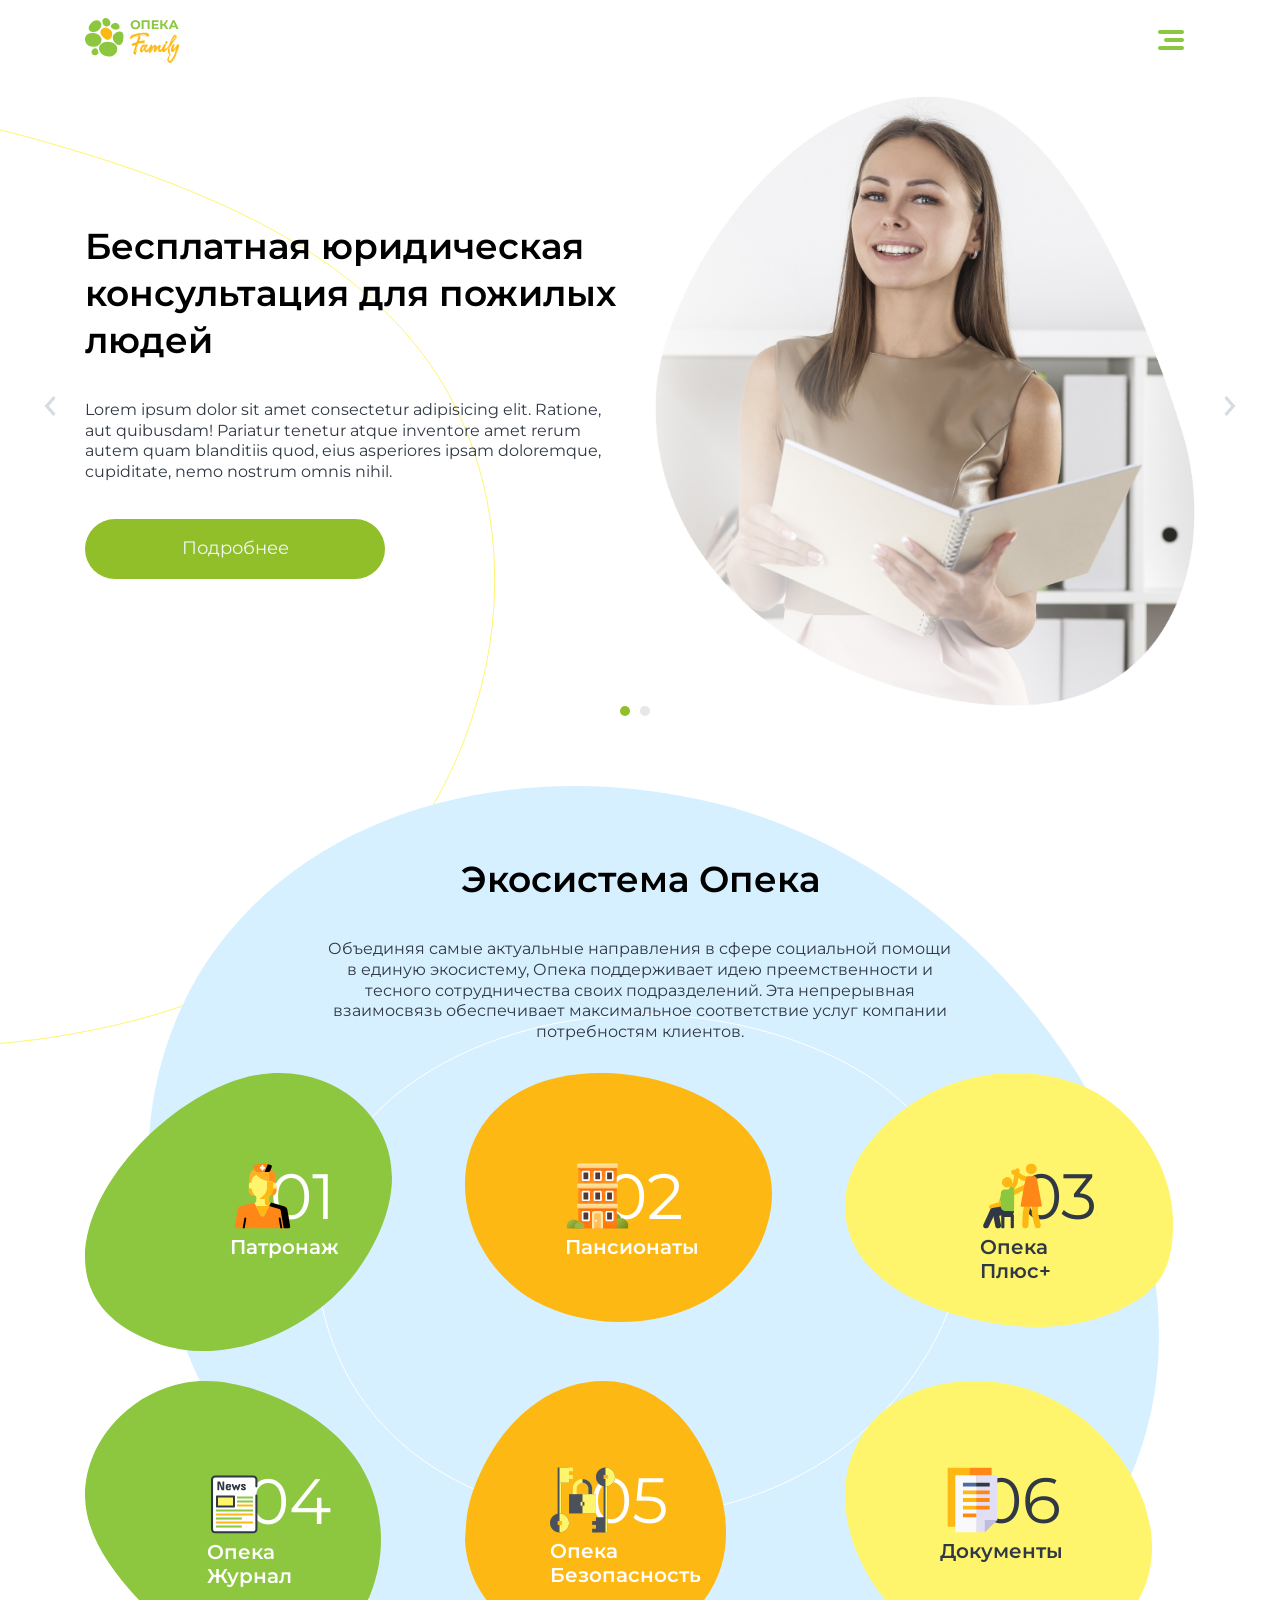
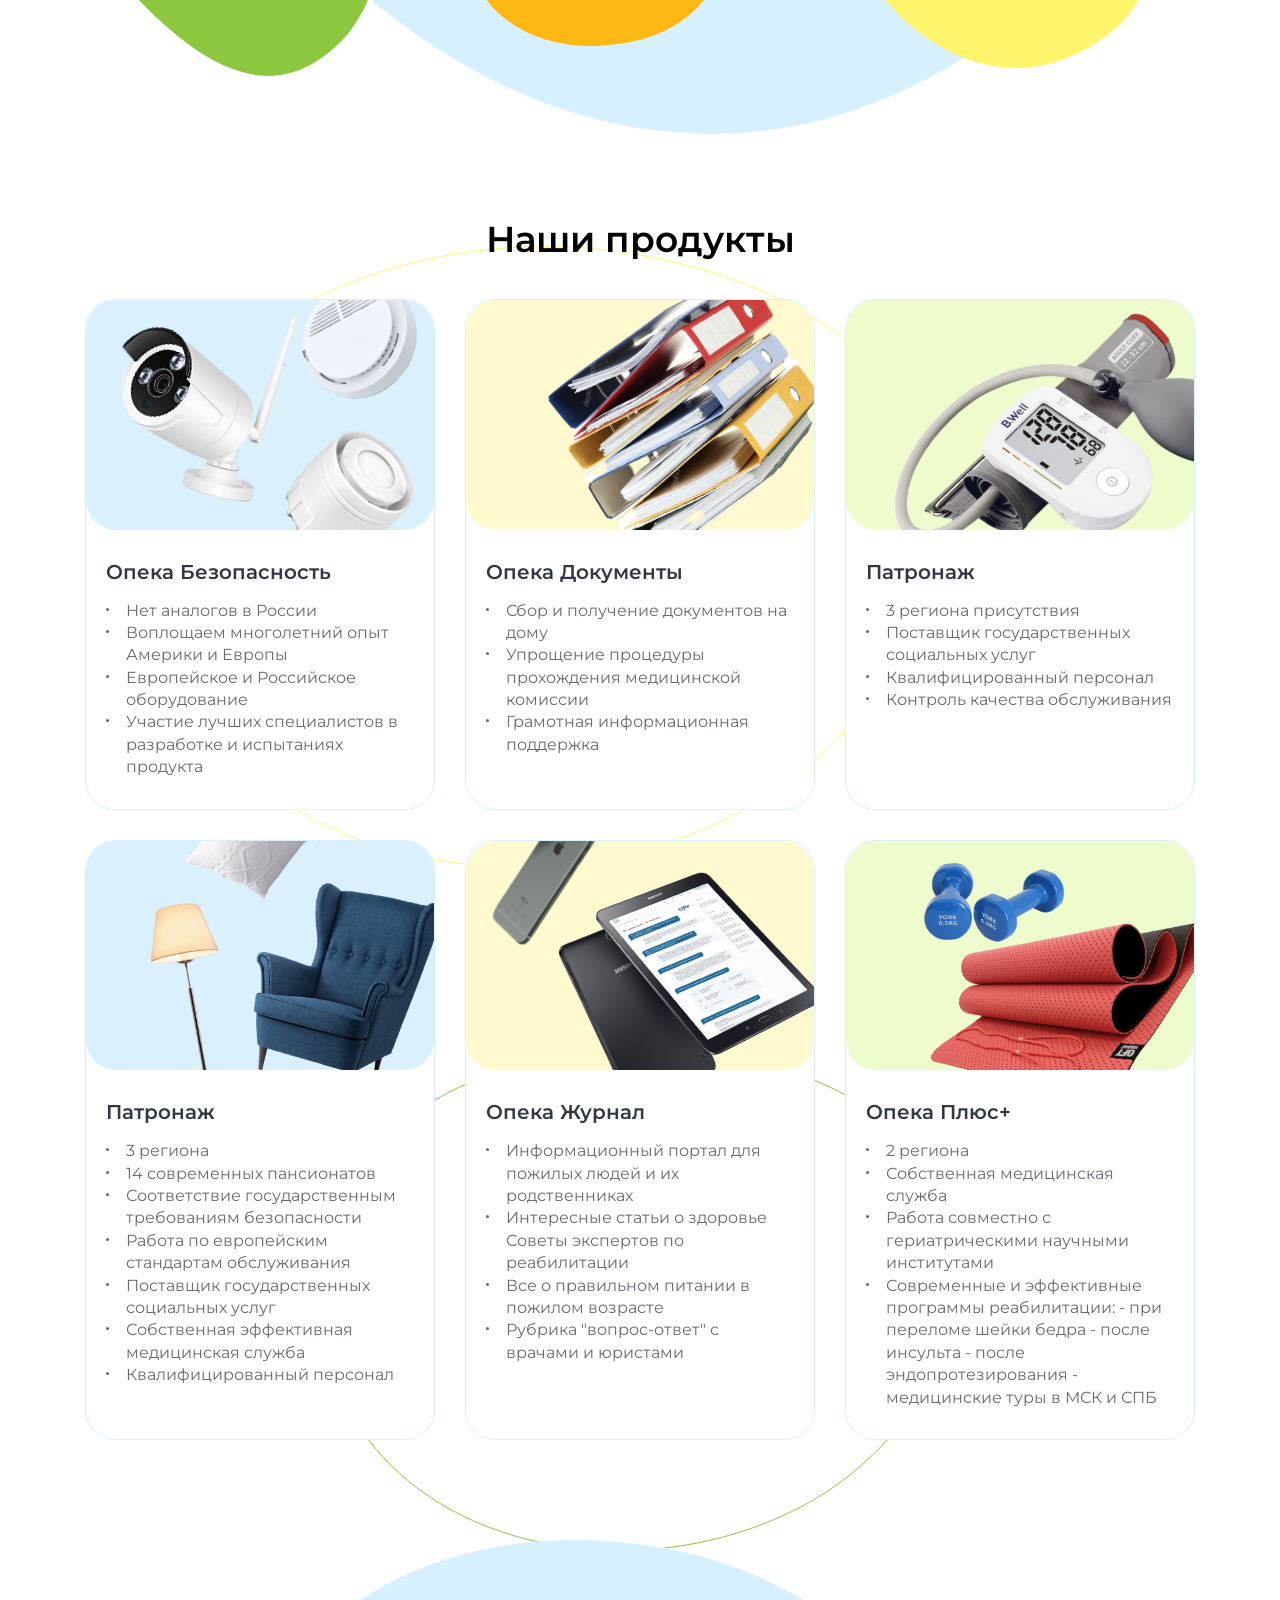
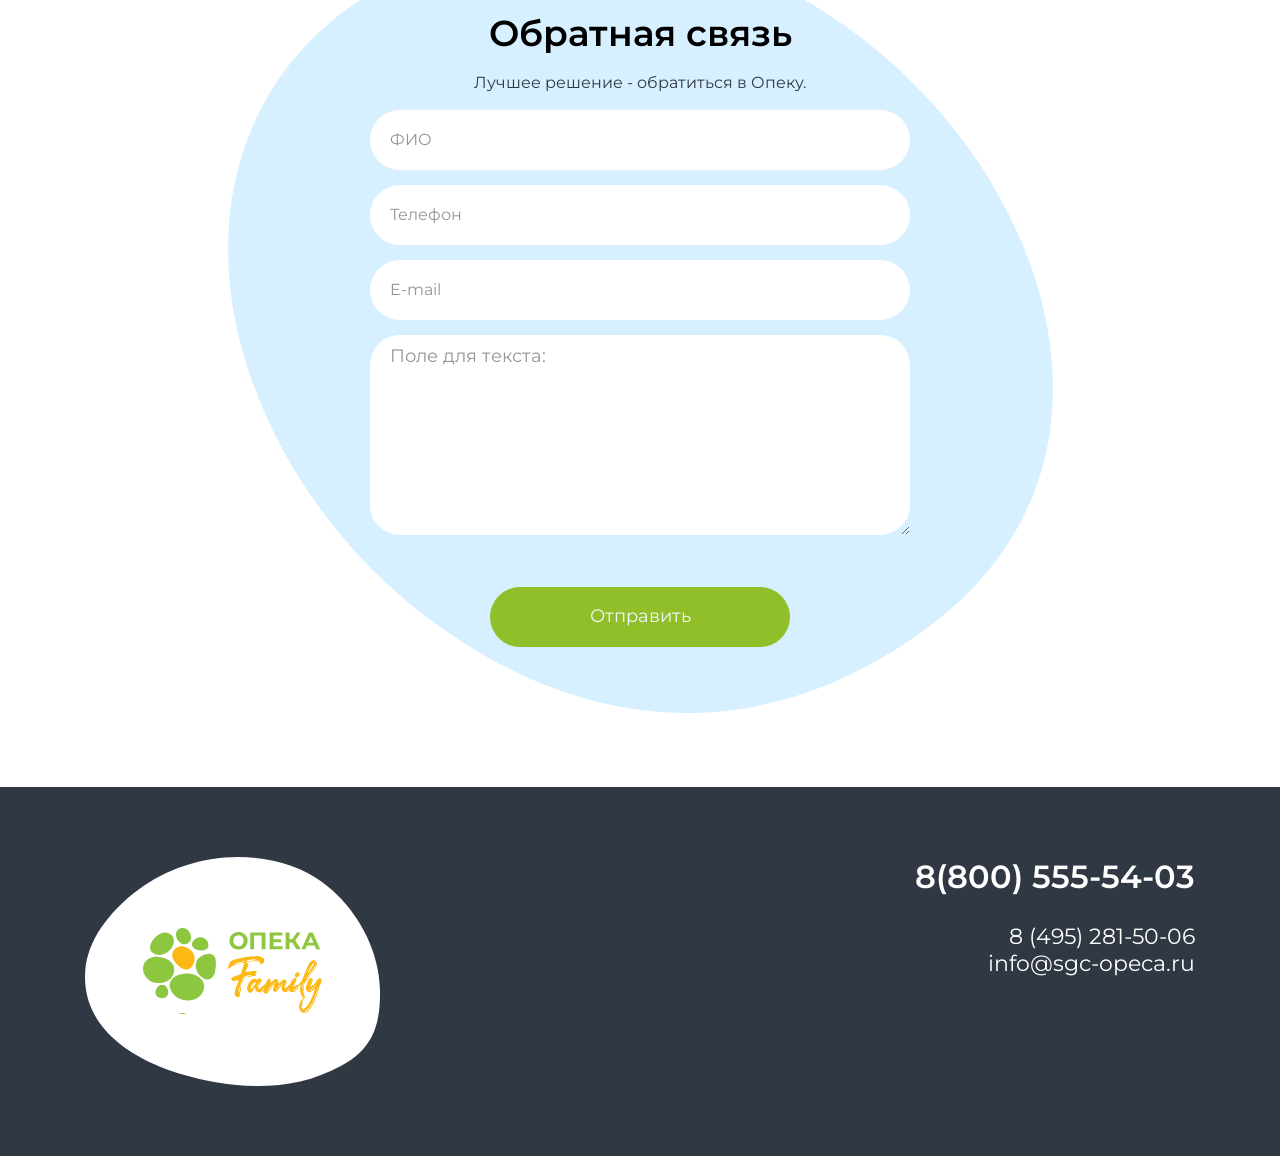
==== commit 11787493: "delivery page" ====
--- a/index.html
+++ b/index.html
@@ -340,7 +340,9 @@
 			<div class="container">
 				<div class="row">
 					<div class="col-md-6">
-						<div class="logo"></div>
+						<div class="logo">
+							<div class="logo-inner"></div>
+						</div>
 					</div>
 
 					<div class="col-md-6 col-right">
--- a/css/main.min.css
+++ b/css/main.min.css
@@ -1 +1 @@
-@import url(https://fonts.googleapis.com/css?family=Montserrat:400,500,600,800&display=swap);.slick-slider{position:relative;display:block;box-sizing:border-box;-webkit-user-select:none;-moz-user-select:none;-ms-user-select:none;user-select:none;-webkit-touch-callout:none;-khtml-user-select:none;-ms-touch-action:pan-y;touch-action:pan-y;-webkit-tap-highlight-color:transparent}.slick-list{position:relative;display:block;overflow:hidden;margin:0;padding:0}.slick-list:focus{outline:0}.slick-list.dragging{cursor:pointer;cursor:hand}.slick-slider .slick-list,.slick-slider .slick-track{-webkit-transform:translate3d(0,0,0);-moz-transform:translate3d(0,0,0);-ms-transform:translate3d(0,0,0);-o-transform:translate3d(0,0,0);transform:translate3d(0,0,0)}.slick-track{position:relative;top:0;left:0;display:block;margin-left:auto;margin-right:auto}.slick-track:after,.slick-track:before{display:table;content:''}.slick-track:after{clear:both}.slick-loading .slick-track{visibility:hidden}.slick-slide{display:none;float:left;height:100%;min-height:1px}[dir=rtl] .slick-slide{float:right}.slick-slide img{display:block}.slick-slide.slick-loading img{display:none}.slick-slide.dragging img{pointer-events:none}.slick-initialized .slick-slide{display:block}.slick-loading .slick-slide{visibility:hidden}.slick-vertical .slick-slide{display:block;height:auto;border:1px solid transparent}.slick-arrow.slick-hidden{display:none}.logo{display:inline-block;width:95px;height:45px;background-position:0 0;background-repeat:no-repeat;background-image:url(../img/logo.svg)}.menu-toggler{width:48px;height:48px;display:inline-block;background-position:0 0;background-repeat:no-repeat;background-image:url(../img/menu.svg);cursor:pointer;-webkit-transition:.3s ease;-o-transition:.3s ease;transition:.3s ease}.menu-toggler:hover{opacity:.8}.heading_md{font-weight:600;font-size:36px;line-height:130%;color:#000}.main-wrapper{position:relative;overflow:hidden;width:100%;max-width:100%}.text-center{text-align:center}.pt{padding-top:70px}.pb{padding-bottom:70px}.btn{background:#91bf29;border-radius:30px;font-size:18px;color:#f2f7fa;border:0;height:60px;width:300px;cursor:pointer;-webkit-transition:.3s ease;-o-transition:.3s ease;transition:.3s ease}.btn:hover{opacity:.8}.text{font-size:16px;line-height:130%;color:#303844}.text ul li{font-style:normal;font-weight:400;font-size:16px;line-height:140%;color:#666b71;list-style-type:none;padding-left:20px;position:relative}.text ul li:before{content:"";width:3px;height:3px;background-color:#666b71;position:absolute;top:8px;left:0;border-radius:50%}.slick-next,.slick-prev{width:50px;height:50px;border-radius:50%;background-color:rgba(255,255,255,.5);border:0;position:absolute;top:50%;margin-top:-25px;cursor:pointer;display:-webkit-box;display:-webkit-flex;display:-ms-flexbox;display:flex;z-index:10}.slick-next svg,.slick-prev svg{margin:auto}.slick-next svg path,.slick-prev svg path{-webkit-transition:.3s ease;-o-transition:.3s ease;transition:.3s ease}.slick-next:hover svg path,.slick-prev:hover svg path{fill:#91bf29}.slick-prev{left:-60px}.slick-next{right:-60px}.slick-next svg{-webkit-transform:rotate(180deg);-ms-transform:rotate(180deg);transform:rotate(180deg)}.slider .slick-dots{width:100%;display:-webkit-box;display:-webkit-flex;display:-ms-flexbox;display:flex;-webkit-box-pack:center;-webkit-justify-content:center;-ms-flex-pack:center;justify-content:center}.slider .slick-dots li{list-style-type:none;width:10px;height:10px;display:-webkit-inline-box;display:-webkit-inline-flex;display:-ms-inline-flexbox;display:inline-flex;margin-right:10px}.slider .slick-dots li button{border:0;text-indent:-99999px;width:10px;height:10px;border-radius:50%;background-color:#e6e7e8;-webkit-transition:.3s ease;-o-transition:.3s ease;transition:.3s ease;cursor:pointer}.slider .slick-dots li button:hover{background-color:#91bf29}.slider .slick-dots li.slick-active button{background-color:#91bf29}.egg{background-repeat:no-repeat;background-position:0 0;margin-top:30px}.egg__digit{display:-webkit-box;display:-webkit-flex;display:-ms-flexbox;display:flex}.egg__digit img{position:relative;left:25px}.egg__digit span{font-style:normal;font-weight:400;font-size:64px;line-height:78px;color:#fff}.egg__title{font-style:normal;font-weight:600;font-size:20px;line-height:24px;color:#fff;width:150px;padding-left:25px}.egg_black .egg__digit span{color:#303844}.egg_black .egg__title{color:#303844}.egg_1{background-image:url(../img/egg1.svg);width:307px;height:278px;padding-top:84px;padding-left:120px}.egg_2{background-image:url(../img/egg2.svg);width:307px;height:249px;padding-top:84px;padding-left:75px}.egg_3{background-image:url(../img/egg3.svg);width:328px;height:254px;padding-top:84px;padding-left:110px}.egg_4{background-image:url(../img/egg4.svg);width:296px;height:295px;padding-top:81px;padding-left:97px}.egg_5{background-image:url(../img/egg5.svg);width:261px;height:265px;padding-top:80px;padding-left:60px}.egg_6{background-image:url(../img/egg6.svg);width:307px;height:287px;padding-top:80px;padding-left:70px}.egg_01{background-image:url(../img/egg01.svg);width:269px;height:213px}.egg_02{background-image:url(../img/egg02.svg);width:293px;height:255px}.egg_03{background-image:url(../img/egg03.svg);width:301px;height:255px}.egg_v2{padding-top:90px;padding-left:20px}.egg_v2 .egg__title{font-size:18px;font-weight:400;width:100%}.egg_v2 .egg__digit span{font-size:52px;line-height:1.21;text-align:center}.card{border:1px solid #d7f0ff;border-radius:30px;overflow:hidden;height:100%;background-color:#fff}.card__img img{border-radius:30px;max-width:100%;height:auto}.card__title{font-style:normal;font-weight:600;font-size:20px;line-height:24px;color:#303844;margin-bottom:16px}.card__content{padding:30px 20px}.col-card{margin-bottom:30px}.form__input{background:#fff;border-radius:30px;width:100%;height:60px;border:0;padding-left:20px;padding-right:20px;margin-bottom:15px}.form__text{background:#fff;border-radius:30px;width:100%;height:60px;border:0;font-size:18px;padding-left:20px;padding-right:20px;padding-top:10px;padding-bottom:10px;height:200px;margin-bottom:20px}.form .btn{margin-left:auto;margin-right:auto;display:block;margin-top:27px}.list{font-size:18px;line-height:140%;color:#303844;padding-left:28px;background-repeat:no-repeat;background-position:0 0;margin-top:60px}.list_1{background-image:url(../img/point1.svg)}.list_2{background-image:url(../img/point2.svg)}.list_3{background-image:url(../img/point3.svg)}.list_4{background-image:url(../img/point4.svg)}.list_5{background-image:url(../img/point5.svg)}.list_6{background-image:url(../img/point6.svg)}.feedback__item{height:100%;border:1px solid #d7f0ff;border-radius:40px;padding-left:20px;padding-right:20px;padding-top:40px;padding-bottom:40px}.feedback__item-tags{margin-bottom:16px}.feedback__item-tags a{text-decoration:none;font-size:14px;line-height:17px;color:#91bf29}.feedback__item-title{font-weight:600;font-size:22px;line-height:27px;color:#36474f;margin-bottom:16px}.feedback__item-text{font-size:18px;line-height:22px;color:#36474f}.feedback__item{margin-left:10px;margin-right:10px}.city{font-weight:600;font-size:22px;line-height:27px;text-align:center;color:#666b71}.section_region .heading{margin-bottom:16px}.section_region .row-1{margin-top:60px}.point{position:relative;width:67px;height:67px;border-radius:50%;display:inline-block}.point:after{content:"";display:block;width:27px;height:27px;border-radius:50%;position:absolute;left:50%;top:50%;margin-top:-13.5px;margin-left:-13.5px;border:1px solid #fff}.point_1{background-color:rgba(145,192,43,.18)}.point_1:after{background-color:#91c02b}.point_2{background-color:rgba(253,184,20,.18)}.point_2:after{background-color:#fdb814}.point_3{background-color:rgba(48,56,68,.18)}.point_3:after{background-color:#303844}*,::after,::before{-webkit-box-sizing:border-box;box-sizing:border-box}html{font-family:sans-serif;line-height:1.15;-webkit-text-size-adjust:100%;-ms-text-size-adjust:100%;-ms-overflow-style:scrollbar;-webkit-tap-highlight-color:transparent}@-ms-viewport{width:device-width}article,aside,dialog,figcaption,figure,footer,header,hgroup,main,nav,section{display:block}body{margin:0;font-family:-apple-system,BlinkMacSystemFont,"Segoe UI",Roboto,"Helvetica Neue",Arial,sans-serif,"Apple Color Emoji","Segoe UI Emoji","Segoe UI Symbol";font-size:1rem;font-weight:400;line-height:1.5;color:#212529;text-align:left;background-color:#fff}[tabindex="-1"]:focus{outline:0!important}hr{-webkit-box-sizing:content-box;box-sizing:content-box;height:0;overflow:visible}h1,h2,h3,h4,h5,h6{margin-top:0;margin-bottom:.5rem}p{margin-top:0;margin-bottom:1rem}abbr[data-original-title],abbr[title]{text-decoration:underline;-webkit-text-decoration:underline dotted;text-decoration:underline dotted;cursor:help;border-bottom:0}address{margin-bottom:1rem;font-style:normal;line-height:inherit}dl,ol,ul{margin-top:0;margin-bottom:1rem}ol ol,ol ul,ul ol,ul ul{margin-bottom:0}dt{font-weight:700}dd{margin-bottom:.5rem;margin-left:0}blockquote{margin:0 0 1rem}dfn{font-style:italic}b,strong{font-weight:bolder}small{font-size:80%}sub,sup{position:relative;font-size:75%;line-height:0;vertical-align:baseline}sub{bottom:-.25em}sup{top:-.5em}a{color:#007bff;text-decoration:none;background-color:transparent;-webkit-text-decoration-skip:objects}a:hover{color:#0056b3;text-decoration:underline}a:not([href]):not([tabindex]){color:inherit;text-decoration:none}a:not([href]):not([tabindex]):focus,a:not([href]):not([tabindex]):hover{color:inherit;text-decoration:none}a:not([href]):not([tabindex]):focus{outline:0}code,kbd,pre,samp{font-family:monospace,monospace;font-size:1em}pre{margin-top:0;margin-bottom:1rem;overflow:auto;-ms-overflow-style:scrollbar}figure{margin:0 0 1rem}img{vertical-align:middle;border-style:none}svg:not(:root){overflow:hidden}table{border-collapse:collapse}caption{padding-top:.75rem;padding-bottom:.75rem;color:#6c757d;text-align:left;caption-side:bottom}th{text-align:inherit}label{display:inline-block;margin-bottom:.5rem}button{border-radius:0}button:focus{outline:1px dotted;outline:5px auto -webkit-focus-ring-color}button,input,optgroup,select,textarea{margin:0;font-family:inherit;font-size:inherit;line-height:inherit}button,input{overflow:visible}button,select{text-transform:none}[type=reset],[type=submit],button,html [type=button]{-webkit-appearance:button}[type=button]::-moz-focus-inner,[type=reset]::-moz-focus-inner,[type=submit]::-moz-focus-inner,button::-moz-focus-inner{padding:0;border-style:none}input[type=checkbox],input[type=radio]{-webkit-box-sizing:border-box;box-sizing:border-box;padding:0}input[type=date],input[type=datetime-local],input[type=month],input[type=time]{-webkit-appearance:listbox}textarea{overflow:auto;resize:vertical}fieldset{min-width:0;padding:0;margin:0;border:0}legend{display:block;width:100%;max-width:100%;padding:0;margin-bottom:.5rem;font-size:1.5rem;line-height:inherit;color:inherit;white-space:normal}progress{vertical-align:baseline}[type=number]::-webkit-inner-spin-button,[type=number]::-webkit-outer-spin-button{height:auto}[type=search]{outline-offset:-2px;-webkit-appearance:none}[type=search]::-webkit-search-cancel-button,[type=search]::-webkit-search-decoration{-webkit-appearance:none}::-webkit-file-upload-button{font:inherit;-webkit-appearance:button}output{display:inline-block}summary{display:list-item;cursor:pointer}template{display:none}[hidden]{display:none!important}@-ms-viewport{width:device-width}html{-webkit-box-sizing:border-box;box-sizing:border-box;-ms-overflow-style:scrollbar}*,::after,::before{-webkit-box-sizing:inherit;box-sizing:inherit}.container{width:100%;padding-right:15px;padding-left:15px;margin-right:auto;margin-left:auto}@media (min-width:576px){.container{max-width:540px}}@media (min-width:768px){.container{max-width:720px}}@media (min-width:992px){.container{max-width:960px}}@media (min-width:1200px){.container{max-width:1140px}}.container-fluid{width:100%;padding-right:15px;padding-left:15px;margin-right:auto;margin-left:auto}.row{display:-webkit-box;display:-webkit-flex;display:-ms-flexbox;display:flex;-webkit-flex-wrap:wrap;-ms-flex-wrap:wrap;flex-wrap:wrap;margin-right:-15px;margin-left:-15px}.no-gutters{margin-right:0;margin-left:0}.no-gutters>.col,.no-gutters>[class*=col-]{padding-right:0;padding-left:0}.col,.col-1,.col-10,.col-11,.col-12,.col-2,.col-3,.col-4,.col-5,.col-6,.col-7,.col-8,.col-9,.col-auto,.col-lg,.col-lg-1,.col-lg-10,.col-lg-11,.col-lg-12,.col-lg-2,.col-lg-3,.col-lg-4,.col-lg-5,.col-lg-6,.col-lg-7,.col-lg-8,.col-lg-9,.col-lg-auto,.col-md,.col-md-1,.col-md-10,.col-md-11,.col-md-12,.col-md-2,.col-md-3,.col-md-4,.col-md-5,.col-md-6,.col-md-7,.col-md-8,.col-md-9,.col-md-auto,.col-sm,.col-sm-1,.col-sm-10,.col-sm-11,.col-sm-12,.col-sm-2,.col-sm-3,.col-sm-4,.col-sm-5,.col-sm-6,.col-sm-7,.col-sm-8,.col-sm-9,.col-sm-auto,.col-xl,.col-xl-1,.col-xl-10,.col-xl-11,.col-xl-12,.col-xl-2,.col-xl-3,.col-xl-4,.col-xl-5,.col-xl-6,.col-xl-7,.col-xl-8,.col-xl-9,.col-xl-auto{position:relative;width:100%;min-height:1px;padding-right:15px;padding-left:15px}.col{-webkit-flex-basis:0;-ms-flex-preferred-size:0;flex-basis:0;-webkit-box-flex:1;-webkit-flex-grow:1;-ms-flex-positive:1;flex-grow:1;max-width:100%}.col-auto{-webkit-box-flex:0;-webkit-flex:0 0 auto;-ms-flex:0 0 auto;flex:0 0 auto;width:auto;max-width:none}.col-1{-webkit-box-flex:0;-webkit-flex:0 0 8.33333%;-ms-flex:0 0 8.33333%;flex:0 0 8.33333%;max-width:8.33333%}.col-2{-webkit-box-flex:0;-webkit-flex:0 0 16.66667%;-ms-flex:0 0 16.66667%;flex:0 0 16.66667%;max-width:16.66667%}.col-3{-webkit-box-flex:0;-webkit-flex:0 0 25%;-ms-flex:0 0 25%;flex:0 0 25%;max-width:25%}.col-4{-webkit-box-flex:0;-webkit-flex:0 0 33.33333%;-ms-flex:0 0 33.33333%;flex:0 0 33.33333%;max-width:33.33333%}.col-5{-webkit-box-flex:0;-webkit-flex:0 0 41.66667%;-ms-flex:0 0 41.66667%;flex:0 0 41.66667%;max-width:41.66667%}.col-6{-webkit-box-flex:0;-webkit-flex:0 0 50%;-ms-flex:0 0 50%;flex:0 0 50%;max-width:50%}.col-7{-webkit-box-flex:0;-webkit-flex:0 0 58.33333%;-ms-flex:0 0 58.33333%;flex:0 0 58.33333%;max-width:58.33333%}.col-8{-webkit-box-flex:0;-webkit-flex:0 0 66.66667%;-ms-flex:0 0 66.66667%;flex:0 0 66.66667%;max-width:66.66667%}.col-9{-webkit-box-flex:0;-webkit-flex:0 0 75%;-ms-flex:0 0 75%;flex:0 0 75%;max-width:75%}.col-10{-webkit-box-flex:0;-webkit-flex:0 0 83.33333%;-ms-flex:0 0 83.33333%;flex:0 0 83.33333%;max-width:83.33333%}.col-11{-webkit-box-flex:0;-webkit-flex:0 0 91.66667%;-ms-flex:0 0 91.66667%;flex:0 0 91.66667%;max-width:91.66667%}.col-12{-webkit-box-flex:0;-webkit-flex:0 0 100%;-ms-flex:0 0 100%;flex:0 0 100%;max-width:100%}.order-first{-webkit-box-ordinal-group:0;-webkit-order:-1;-ms-flex-order:-1;order:-1}.order-last{-webkit-box-ordinal-group:14;-webkit-order:13;-ms-flex-order:13;order:13}.order-0{-webkit-box-ordinal-group:1;-webkit-order:0;-ms-flex-order:0;order:0}.order-1{-webkit-box-ordinal-group:2;-webkit-order:1;-ms-flex-order:1;order:1}.order-2{-webkit-box-ordinal-group:3;-webkit-order:2;-ms-flex-order:2;order:2}.order-3{-webkit-box-ordinal-group:4;-webkit-order:3;-ms-flex-order:3;order:3}.order-4{-webkit-box-ordinal-group:5;-webkit-order:4;-ms-flex-order:4;order:4}.order-5{-webkit-box-ordinal-group:6;-webkit-order:5;-ms-flex-order:5;order:5}.order-6{-webkit-box-ordinal-group:7;-webkit-order:6;-ms-flex-order:6;order:6}.order-7{-webkit-box-ordinal-group:8;-webkit-order:7;-ms-flex-order:7;order:7}.order-8{-webkit-box-ordinal-group:9;-webkit-order:8;-ms-flex-order:8;order:8}.order-9{-webkit-box-ordinal-group:10;-webkit-order:9;-ms-flex-order:9;order:9}.order-10{-webkit-box-ordinal-group:11;-webkit-order:10;-ms-flex-order:10;order:10}.order-11{-webkit-box-ordinal-group:12;-webkit-order:11;-ms-flex-order:11;order:11}.order-12{-webkit-box-ordinal-group:13;-webkit-order:12;-ms-flex-order:12;order:12}.offset-1{margin-left:8.33333%}.offset-2{margin-left:16.66667%}.offset-3{margin-left:25%}.offset-4{margin-left:33.33333%}.offset-5{margin-left:41.66667%}.offset-6{margin-left:50%}.offset-7{margin-left:58.33333%}.offset-8{margin-left:66.66667%}.offset-9{margin-left:75%}.offset-10{margin-left:83.33333%}.offset-11{margin-left:91.66667%}@media (min-width:576px){.col-sm{-webkit-flex-basis:0;-ms-flex-preferred-size:0;flex-basis:0;-webkit-box-flex:1;-webkit-flex-grow:1;-ms-flex-positive:1;flex-grow:1;max-width:100%}.col-sm-auto{-webkit-box-flex:0;-webkit-flex:0 0 auto;-ms-flex:0 0 auto;flex:0 0 auto;width:auto;max-width:none}.col-sm-1{-webkit-box-flex:0;-webkit-flex:0 0 8.33333%;-ms-flex:0 0 8.33333%;flex:0 0 8.33333%;max-width:8.33333%}.col-sm-2{-webkit-box-flex:0;-webkit-flex:0 0 16.66667%;-ms-flex:0 0 16.66667%;flex:0 0 16.66667%;max-width:16.66667%}.col-sm-3{-webkit-box-flex:0;-webkit-flex:0 0 25%;-ms-flex:0 0 25%;flex:0 0 25%;max-width:25%}.col-sm-4{-webkit-box-flex:0;-webkit-flex:0 0 33.33333%;-ms-flex:0 0 33.33333%;flex:0 0 33.33333%;max-width:33.33333%}.col-sm-5{-webkit-box-flex:0;-webkit-flex:0 0 41.66667%;-ms-flex:0 0 41.66667%;flex:0 0 41.66667%;max-width:41.66667%}.col-sm-6{-webkit-box-flex:0;-webkit-flex:0 0 50%;-ms-flex:0 0 50%;flex:0 0 50%;max-width:50%}.col-sm-7{-webkit-box-flex:0;-webkit-flex:0 0 58.33333%;-ms-flex:0 0 58.33333%;flex:0 0 58.33333%;max-width:58.33333%}.col-sm-8{-webkit-box-flex:0;-webkit-flex:0 0 66.66667%;-ms-flex:0 0 66.66667%;flex:0 0 66.66667%;max-width:66.66667%}.col-sm-9{-webkit-box-flex:0;-webkit-flex:0 0 75%;-ms-flex:0 0 75%;flex:0 0 75%;max-width:75%}.col-sm-10{-webkit-box-flex:0;-webkit-flex:0 0 83.33333%;-ms-flex:0 0 83.33333%;flex:0 0 83.33333%;max-width:83.33333%}.col-sm-11{-webkit-box-flex:0;-webkit-flex:0 0 91.66667%;-ms-flex:0 0 91.66667%;flex:0 0 91.66667%;max-width:91.66667%}.col-sm-12{-webkit-box-flex:0;-webkit-flex:0 0 100%;-ms-flex:0 0 100%;flex:0 0 100%;max-width:100%}.order-sm-first{-webkit-box-ordinal-group:0;-webkit-order:-1;-ms-flex-order:-1;order:-1}.order-sm-last{-webkit-box-ordinal-group:14;-webkit-order:13;-ms-flex-order:13;order:13}.order-sm-0{-webkit-box-ordinal-group:1;-webkit-order:0;-ms-flex-order:0;order:0}.order-sm-1{-webkit-box-ordinal-group:2;-webkit-order:1;-ms-flex-order:1;order:1}.order-sm-2{-webkit-box-ordinal-group:3;-webkit-order:2;-ms-flex-order:2;order:2}.order-sm-3{-webkit-box-ordinal-group:4;-webkit-order:3;-ms-flex-order:3;order:3}.order-sm-4{-webkit-box-ordinal-group:5;-webkit-order:4;-ms-flex-order:4;order:4}.order-sm-5{-webkit-box-ordinal-group:6;-webkit-order:5;-ms-flex-order:5;order:5}.order-sm-6{-webkit-box-ordinal-group:7;-webkit-order:6;-ms-flex-order:6;order:6}.order-sm-7{-webkit-box-ordinal-group:8;-webkit-order:7;-ms-flex-order:7;order:7}.order-sm-8{-webkit-box-ordinal-group:9;-webkit-order:8;-ms-flex-order:8;order:8}.order-sm-9{-webkit-box-ordinal-group:10;-webkit-order:9;-ms-flex-order:9;order:9}.order-sm-10{-webkit-box-ordinal-group:11;-webkit-order:10;-ms-flex-order:10;order:10}.order-sm-11{-webkit-box-ordinal-group:12;-webkit-order:11;-ms-flex-order:11;order:11}.order-sm-12{-webkit-box-ordinal-group:13;-webkit-order:12;-ms-flex-order:12;order:12}.offset-sm-0{margin-left:0}.offset-sm-1{margin-left:8.33333%}.offset-sm-2{margin-left:16.66667%}.offset-sm-3{margin-left:25%}.offset-sm-4{margin-left:33.33333%}.offset-sm-5{margin-left:41.66667%}.offset-sm-6{margin-left:50%}.offset-sm-7{margin-left:58.33333%}.offset-sm-8{margin-left:66.66667%}.offset-sm-9{margin-left:75%}.offset-sm-10{margin-left:83.33333%}.offset-sm-11{margin-left:91.66667%}}@media (min-width:768px){.col-md{-webkit-flex-basis:0;-ms-flex-preferred-size:0;flex-basis:0;-webkit-box-flex:1;-webkit-flex-grow:1;-ms-flex-positive:1;flex-grow:1;max-width:100%}.col-md-auto{-webkit-box-flex:0;-webkit-flex:0 0 auto;-ms-flex:0 0 auto;flex:0 0 auto;width:auto;max-width:none}.col-md-1{-webkit-box-flex:0;-webkit-flex:0 0 8.33333%;-ms-flex:0 0 8.33333%;flex:0 0 8.33333%;max-width:8.33333%}.col-md-2{-webkit-box-flex:0;-webkit-flex:0 0 16.66667%;-ms-flex:0 0 16.66667%;flex:0 0 16.66667%;max-width:16.66667%}.col-md-3{-webkit-box-flex:0;-webkit-flex:0 0 25%;-ms-flex:0 0 25%;flex:0 0 25%;max-width:25%}.col-md-4{-webkit-box-flex:0;-webkit-flex:0 0 33.33333%;-ms-flex:0 0 33.33333%;flex:0 0 33.33333%;max-width:33.33333%}.col-md-5{-webkit-box-flex:0;-webkit-flex:0 0 41.66667%;-ms-flex:0 0 41.66667%;flex:0 0 41.66667%;max-width:41.66667%}.col-md-6{-webkit-box-flex:0;-webkit-flex:0 0 50%;-ms-flex:0 0 50%;flex:0 0 50%;max-width:50%}.col-md-7{-webkit-box-flex:0;-webkit-flex:0 0 58.33333%;-ms-flex:0 0 58.33333%;flex:0 0 58.33333%;max-width:58.33333%}.col-md-8{-webkit-box-flex:0;-webkit-flex:0 0 66.66667%;-ms-flex:0 0 66.66667%;flex:0 0 66.66667%;max-width:66.66667%}.col-md-9{-webkit-box-flex:0;-webkit-flex:0 0 75%;-ms-flex:0 0 75%;flex:0 0 75%;max-width:75%}.col-md-10{-webkit-box-flex:0;-webkit-flex:0 0 83.33333%;-ms-flex:0 0 83.33333%;flex:0 0 83.33333%;max-width:83.33333%}.col-md-11{-webkit-box-flex:0;-webkit-flex:0 0 91.66667%;-ms-flex:0 0 91.66667%;flex:0 0 91.66667%;max-width:91.66667%}.col-md-12{-webkit-box-flex:0;-webkit-flex:0 0 100%;-ms-flex:0 0 100%;flex:0 0 100%;max-width:100%}.order-md-first{-webkit-box-ordinal-group:0;-webkit-order:-1;-ms-flex-order:-1;order:-1}.order-md-last{-webkit-box-ordinal-group:14;-webkit-order:13;-ms-flex-order:13;order:13}.order-md-0{-webkit-box-ordinal-group:1;-webkit-order:0;-ms-flex-order:0;order:0}.order-md-1{-webkit-box-ordinal-group:2;-webkit-order:1;-ms-flex-order:1;order:1}.order-md-2{-webkit-box-ordinal-group:3;-webkit-order:2;-ms-flex-order:2;order:2}.order-md-3{-webkit-box-ordinal-group:4;-webkit-order:3;-ms-flex-order:3;order:3}.order-md-4{-webkit-box-ordinal-group:5;-webkit-order:4;-ms-flex-order:4;order:4}.order-md-5{-webkit-box-ordinal-group:6;-webkit-order:5;-ms-flex-order:5;order:5}.order-md-6{-webkit-box-ordinal-group:7;-webkit-order:6;-ms-flex-order:6;order:6}.order-md-7{-webkit-box-ordinal-group:8;-webkit-order:7;-ms-flex-order:7;order:7}.order-md-8{-webkit-box-ordinal-group:9;-webkit-order:8;-ms-flex-order:8;order:8}.order-md-9{-webkit-box-ordinal-group:10;-webkit-order:9;-ms-flex-order:9;order:9}.order-md-10{-webkit-box-ordinal-group:11;-webkit-order:10;-ms-flex-order:10;order:10}.order-md-11{-webkit-box-ordinal-group:12;-webkit-order:11;-ms-flex-order:11;order:11}.order-md-12{-webkit-box-ordinal-group:13;-webkit-order:12;-ms-flex-order:12;order:12}.offset-md-0{margin-left:0}.offset-md-1{margin-left:8.33333%}.offset-md-2{margin-left:16.66667%}.offset-md-3{margin-left:25%}.offset-md-4{margin-left:33.33333%}.offset-md-5{margin-left:41.66667%}.offset-md-6{margin-left:50%}.offset-md-7{margin-left:58.33333%}.offset-md-8{margin-left:66.66667%}.offset-md-9{margin-left:75%}.offset-md-10{margin-left:83.33333%}.offset-md-11{margin-left:91.66667%}}@media (min-width:992px){.col-lg{-webkit-flex-basis:0;-ms-flex-preferred-size:0;flex-basis:0;-webkit-box-flex:1;-webkit-flex-grow:1;-ms-flex-positive:1;flex-grow:1;max-width:100%}.col-lg-auto{-webkit-box-flex:0;-webkit-flex:0 0 auto;-ms-flex:0 0 auto;flex:0 0 auto;width:auto;max-width:none}.col-lg-1{-webkit-box-flex:0;-webkit-flex:0 0 8.33333%;-ms-flex:0 0 8.33333%;flex:0 0 8.33333%;max-width:8.33333%}.col-lg-2{-webkit-box-flex:0;-webkit-flex:0 0 16.66667%;-ms-flex:0 0 16.66667%;flex:0 0 16.66667%;max-width:16.66667%}.col-lg-3{-webkit-box-flex:0;-webkit-flex:0 0 25%;-ms-flex:0 0 25%;flex:0 0 25%;max-width:25%}.col-lg-4{-webkit-box-flex:0;-webkit-flex:0 0 33.33333%;-ms-flex:0 0 33.33333%;flex:0 0 33.33333%;max-width:33.33333%}.col-lg-5{-webkit-box-flex:0;-webkit-flex:0 0 41.66667%;-ms-flex:0 0 41.66667%;flex:0 0 41.66667%;max-width:41.66667%}.col-lg-6{-webkit-box-flex:0;-webkit-flex:0 0 50%;-ms-flex:0 0 50%;flex:0 0 50%;max-width:50%}.col-lg-7{-webkit-box-flex:0;-webkit-flex:0 0 58.33333%;-ms-flex:0 0 58.33333%;flex:0 0 58.33333%;max-width:58.33333%}.col-lg-8{-webkit-box-flex:0;-webkit-flex:0 0 66.66667%;-ms-flex:0 0 66.66667%;flex:0 0 66.66667%;max-width:66.66667%}.col-lg-9{-webkit-box-flex:0;-webkit-flex:0 0 75%;-ms-flex:0 0 75%;flex:0 0 75%;max-width:75%}.col-lg-10{-webkit-box-flex:0;-webkit-flex:0 0 83.33333%;-ms-flex:0 0 83.33333%;flex:0 0 83.33333%;max-width:83.33333%}.col-lg-11{-webkit-box-flex:0;-webkit-flex:0 0 91.66667%;-ms-flex:0 0 91.66667%;flex:0 0 91.66667%;max-width:91.66667%}.col-lg-12{-webkit-box-flex:0;-webkit-flex:0 0 100%;-ms-flex:0 0 100%;flex:0 0 100%;max-width:100%}.order-lg-first{-webkit-box-ordinal-group:0;-webkit-order:-1;-ms-flex-order:-1;order:-1}.order-lg-last{-webkit-box-ordinal-group:14;-webkit-order:13;-ms-flex-order:13;order:13}.order-lg-0{-webkit-box-ordinal-group:1;-webkit-order:0;-ms-flex-order:0;order:0}.order-lg-1{-webkit-box-ordinal-group:2;-webkit-order:1;-ms-flex-order:1;order:1}.order-lg-2{-webkit-box-ordinal-group:3;-webkit-order:2;-ms-flex-order:2;order:2}.order-lg-3{-webkit-box-ordinal-group:4;-webkit-order:3;-ms-flex-order:3;order:3}.order-lg-4{-webkit-box-ordinal-group:5;-webkit-order:4;-ms-flex-order:4;order:4}.order-lg-5{-webkit-box-ordinal-group:6;-webkit-order:5;-ms-flex-order:5;order:5}.order-lg-6{-webkit-box-ordinal-group:7;-webkit-order:6;-ms-flex-order:6;order:6}.order-lg-7{-webkit-box-ordinal-group:8;-webkit-order:7;-ms-flex-order:7;order:7}.order-lg-8{-webkit-box-ordinal-group:9;-webkit-order:8;-ms-flex-order:8;order:8}.order-lg-9{-webkit-box-ordinal-group:10;-webkit-order:9;-ms-flex-order:9;order:9}.order-lg-10{-webkit-box-ordinal-group:11;-webkit-order:10;-ms-flex-order:10;order:10}.order-lg-11{-webkit-box-ordinal-group:12;-webkit-order:11;-ms-flex-order:11;order:11}.order-lg-12{-webkit-box-ordinal-group:13;-webkit-order:12;-ms-flex-order:12;order:12}.offset-lg-0{margin-left:0}.offset-lg-1{margin-left:8.33333%}.offset-lg-2{margin-left:16.66667%}.offset-lg-3{margin-left:25%}.offset-lg-4{margin-left:33.33333%}.offset-lg-5{margin-left:41.66667%}.offset-lg-6{margin-left:50%}.offset-lg-7{margin-left:58.33333%}.offset-lg-8{margin-left:66.66667%}.offset-lg-9{margin-left:75%}.offset-lg-10{margin-left:83.33333%}.offset-lg-11{margin-left:91.66667%}}@media (min-width:1200px){.col-xl{-webkit-flex-basis:0;-ms-flex-preferred-size:0;flex-basis:0;-webkit-box-flex:1;-webkit-flex-grow:1;-ms-flex-positive:1;flex-grow:1;max-width:100%}.col-xl-auto{-webkit-box-flex:0;-webkit-flex:0 0 auto;-ms-flex:0 0 auto;flex:0 0 auto;width:auto;max-width:none}.col-xl-1{-webkit-box-flex:0;-webkit-flex:0 0 8.33333%;-ms-flex:0 0 8.33333%;flex:0 0 8.33333%;max-width:8.33333%}.col-xl-2{-webkit-box-flex:0;-webkit-flex:0 0 16.66667%;-ms-flex:0 0 16.66667%;flex:0 0 16.66667%;max-width:16.66667%}.col-xl-3{-webkit-box-flex:0;-webkit-flex:0 0 25%;-ms-flex:0 0 25%;flex:0 0 25%;max-width:25%}.col-xl-4{-webkit-box-flex:0;-webkit-flex:0 0 33.33333%;-ms-flex:0 0 33.33333%;flex:0 0 33.33333%;max-width:33.33333%}.col-xl-5{-webkit-box-flex:0;-webkit-flex:0 0 41.66667%;-ms-flex:0 0 41.66667%;flex:0 0 41.66667%;max-width:41.66667%}.col-xl-6{-webkit-box-flex:0;-webkit-flex:0 0 50%;-ms-flex:0 0 50%;flex:0 0 50%;max-width:50%}.col-xl-7{-webkit-box-flex:0;-webkit-flex:0 0 58.33333%;-ms-flex:0 0 58.33333%;flex:0 0 58.33333%;max-width:58.33333%}.col-xl-8{-webkit-box-flex:0;-webkit-flex:0 0 66.66667%;-ms-flex:0 0 66.66667%;flex:0 0 66.66667%;max-width:66.66667%}.col-xl-9{-webkit-box-flex:0;-webkit-flex:0 0 75%;-ms-flex:0 0 75%;flex:0 0 75%;max-width:75%}.col-xl-10{-webkit-box-flex:0;-webkit-flex:0 0 83.33333%;-ms-flex:0 0 83.33333%;flex:0 0 83.33333%;max-width:83.33333%}.col-xl-11{-webkit-box-flex:0;-webkit-flex:0 0 91.66667%;-ms-flex:0 0 91.66667%;flex:0 0 91.66667%;max-width:91.66667%}.col-xl-12{-webkit-box-flex:0;-webkit-flex:0 0 100%;-ms-flex:0 0 100%;flex:0 0 100%;max-width:100%}.order-xl-first{-webkit-box-ordinal-group:0;-webkit-order:-1;-ms-flex-order:-1;order:-1}.order-xl-last{-webkit-box-ordinal-group:14;-webkit-order:13;-ms-flex-order:13;order:13}.order-xl-0{-webkit-box-ordinal-group:1;-webkit-order:0;-ms-flex-order:0;order:0}.order-xl-1{-webkit-box-ordinal-group:2;-webkit-order:1;-ms-flex-order:1;order:1}.order-xl-2{-webkit-box-ordinal-group:3;-webkit-order:2;-ms-flex-order:2;order:2}.order-xl-3{-webkit-box-ordinal-group:4;-webkit-order:3;-ms-flex-order:3;order:3}.order-xl-4{-webkit-box-ordinal-group:5;-webkit-order:4;-ms-flex-order:4;order:4}.order-xl-5{-webkit-box-ordinal-group:6;-webkit-order:5;-ms-flex-order:5;order:5}.order-xl-6{-webkit-box-ordinal-group:7;-webkit-order:6;-ms-flex-order:6;order:6}.order-xl-7{-webkit-box-ordinal-group:8;-webkit-order:7;-ms-flex-order:7;order:7}.order-xl-8{-webkit-box-ordinal-group:9;-webkit-order:8;-ms-flex-order:8;order:8}.order-xl-9{-webkit-box-ordinal-group:10;-webkit-order:9;-ms-flex-order:9;order:9}.order-xl-10{-webkit-box-ordinal-group:11;-webkit-order:10;-ms-flex-order:10;order:10}.order-xl-11{-webkit-box-ordinal-group:12;-webkit-order:11;-ms-flex-order:11;order:11}.order-xl-12{-webkit-box-ordinal-group:13;-webkit-order:12;-ms-flex-order:12;order:12}.offset-xl-0{margin-left:0}.offset-xl-1{margin-left:8.33333%}.offset-xl-2{margin-left:16.66667%}.offset-xl-3{margin-left:25%}.offset-xl-4{margin-left:33.33333%}.offset-xl-5{margin-left:41.66667%}.offset-xl-6{margin-left:50%}.offset-xl-7{margin-left:58.33333%}.offset-xl-8{margin-left:66.66667%}.offset-xl-9{margin-left:75%}.offset-xl-10{margin-left:83.33333%}.offset-xl-11{margin-left:91.66667%}}.d-none{display:none!important}.d-inline{display:inline!important}.d-inline-block{display:inline-block!important}.d-block{display:block!important}.d-table{display:table!important}.d-table-row{display:table-row!important}.d-table-cell{display:table-cell!important}.d-flex{display:-webkit-box!important;display:-webkit-flex!important;display:-ms-flexbox!important;display:flex!important}.d-inline-flex{display:-webkit-inline-box!important;display:-webkit-inline-flex!important;display:-ms-inline-flexbox!important;display:inline-flex!important}@media (min-width:576px){.d-sm-none{display:none!important}.d-sm-inline{display:inline!important}.d-sm-inline-block{display:inline-block!important}.d-sm-block{display:block!important}.d-sm-table{display:table!important}.d-sm-table-row{display:table-row!important}.d-sm-table-cell{display:table-cell!important}.d-sm-flex{display:-webkit-box!important;display:-webkit-flex!important;display:-ms-flexbox!important;display:flex!important}.d-sm-inline-flex{display:-webkit-inline-box!important;display:-webkit-inline-flex!important;display:-ms-inline-flexbox!important;display:inline-flex!important}}@media (min-width:768px){.d-md-none{display:none!important}.d-md-inline{display:inline!important}.d-md-inline-block{display:inline-block!important}.d-md-block{display:block!important}.d-md-table{display:table!important}.d-md-table-row{display:table-row!important}.d-md-table-cell{display:table-cell!important}.d-md-flex{display:-webkit-box!important;display:-webkit-flex!important;display:-ms-flexbox!important;display:flex!important}.d-md-inline-flex{display:-webkit-inline-box!important;display:-webkit-inline-flex!important;display:-ms-inline-flexbox!important;display:inline-flex!important}}@media (min-width:992px){.d-lg-none{display:none!important}.d-lg-inline{display:inline!important}.d-lg-inline-block{display:inline-block!important}.d-lg-block{display:block!important}.d-lg-table{display:table!important}.d-lg-table-row{display:table-row!important}.d-lg-table-cell{display:table-cell!important}.d-lg-flex{display:-webkit-box!important;display:-webkit-flex!important;display:-ms-flexbox!important;display:flex!important}.d-lg-inline-flex{display:-webkit-inline-box!important;display:-webkit-inline-flex!important;display:-ms-inline-flexbox!important;display:inline-flex!important}}@media (min-width:1200px){.d-xl-none{display:none!important}.d-xl-inline{display:inline!important}.d-xl-inline-block{display:inline-block!important}.d-xl-block{display:block!important}.d-xl-table{display:table!important}.d-xl-table-row{display:table-row!important}.d-xl-table-cell{display:table-cell!important}.d-xl-flex{display:-webkit-box!important;display:-webkit-flex!important;display:-ms-flexbox!important;display:flex!important}.d-xl-inline-flex{display:-webkit-inline-box!important;display:-webkit-inline-flex!important;display:-ms-inline-flexbox!important;display:inline-flex!important}}@media print{.d-print-none{display:none!important}.d-print-inline{display:inline!important}.d-print-inline-block{display:inline-block!important}.d-print-block{display:block!important}.d-print-table{display:table!important}.d-print-table-row{display:table-row!important}.d-print-table-cell{display:table-cell!important}.d-print-flex{display:-webkit-box!important;display:-webkit-flex!important;display:-ms-flexbox!important;display:flex!important}.d-print-inline-flex{display:-webkit-inline-box!important;display:-webkit-inline-flex!important;display:-ms-inline-flexbox!important;display:inline-flex!important}}.flex-row{-webkit-box-orient:horizontal!important;-webkit-box-direction:normal!important;-webkit-flex-direction:row!important;-ms-flex-direction:row!important;flex-direction:row!important}.flex-column{-webkit-box-orient:vertical!important;-webkit-box-direction:normal!important;-webkit-flex-direction:column!important;-ms-flex-direction:column!important;flex-direction:column!important}.flex-row-reverse{-webkit-box-orient:horizontal!important;-webkit-box-direction:reverse!important;-webkit-flex-direction:row-reverse!important;-ms-flex-direction:row-reverse!important;flex-direction:row-reverse!important}.flex-column-reverse{-webkit-box-orient:vertical!important;-webkit-box-direction:reverse!important;-webkit-flex-direction:column-reverse!important;-ms-flex-direction:column-reverse!important;flex-direction:column-reverse!important}.flex-wrap{-webkit-flex-wrap:wrap!important;-ms-flex-wrap:wrap!important;flex-wrap:wrap!important}.flex-nowrap{-webkit-flex-wrap:nowrap!important;-ms-flex-wrap:nowrap!important;flex-wrap:nowrap!important}.flex-wrap-reverse{-webkit-flex-wrap:wrap-reverse!important;-ms-flex-wrap:wrap-reverse!important;flex-wrap:wrap-reverse!important}.justify-content-start{-webkit-box-pack:start!important;-webkit-justify-content:flex-start!important;-ms-flex-pack:start!important;justify-content:flex-start!important}.justify-content-end{-webkit-box-pack:end!important;-webkit-justify-content:flex-end!important;-ms-flex-pack:end!important;justify-content:flex-end!important}.justify-content-center{-webkit-box-pack:center!important;-webkit-justify-content:center!important;-ms-flex-pack:center!important;justify-content:center!important}.justify-content-between{-webkit-box-pack:justify!important;-webkit-justify-content:space-between!important;-ms-flex-pack:justify!important;justify-content:space-between!important}.justify-content-around{-webkit-justify-content:space-around!important;-ms-flex-pack:distribute!important;justify-content:space-around!important}.align-items-start{-webkit-box-align:start!important;-webkit-align-items:flex-start!important;-ms-flex-align:start!important;align-items:flex-start!important}.align-items-end{-webkit-box-align:end!important;-webkit-align-items:flex-end!important;-ms-flex-align:end!important;align-items:flex-end!important}.align-items-center{-webkit-box-align:center!important;-webkit-align-items:center!important;-ms-flex-align:center!important;align-items:center!important}.align-items-baseline{-webkit-box-align:baseline!important;-webkit-align-items:baseline!important;-ms-flex-align:baseline!important;align-items:baseline!important}.align-items-stretch{-webkit-box-align:stretch!important;-webkit-align-items:stretch!important;-ms-flex-align:stretch!important;align-items:stretch!important}.align-content-start{-webkit-align-content:flex-start!important;-ms-flex-line-pack:start!important;align-content:flex-start!important}.align-content-end{-webkit-align-content:flex-end!important;-ms-flex-line-pack:end!important;align-content:flex-end!important}.align-content-center{-webkit-align-content:center!important;-ms-flex-line-pack:center!important;align-content:center!important}.align-content-between{-webkit-align-content:space-between!important;-ms-flex-line-pack:justify!important;align-content:space-between!important}.align-content-around{-webkit-align-content:space-around!important;-ms-flex-line-pack:distribute!important;align-content:space-around!important}.align-content-stretch{-webkit-align-content:stretch!important;-ms-flex-line-pack:stretch!important;align-content:stretch!important}.align-self-auto{-webkit-align-self:auto!important;-ms-flex-item-align:auto!important;align-self:auto!important}.align-self-start{-webkit-align-self:flex-start!important;-ms-flex-item-align:start!important;align-self:flex-start!important}.align-self-end{-webkit-align-self:flex-end!important;-ms-flex-item-align:end!important;align-self:flex-end!important}.align-self-center{-webkit-align-self:center!important;-ms-flex-item-align:center!important;align-self:center!important}.align-self-baseline{-webkit-align-self:baseline!important;-ms-flex-item-align:baseline!important;align-self:baseline!important}.align-self-stretch{-webkit-align-self:stretch!important;-ms-flex-item-align:stretch!important;align-self:stretch!important}@media (min-width:576px){.flex-sm-row{-webkit-box-orient:horizontal!important;-webkit-box-direction:normal!important;-webkit-flex-direction:row!important;-ms-flex-direction:row!important;flex-direction:row!important}.flex-sm-column{-webkit-box-orient:vertical!important;-webkit-box-direction:normal!important;-webkit-flex-direction:column!important;-ms-flex-direction:column!important;flex-direction:column!important}.flex-sm-row-reverse{-webkit-box-orient:horizontal!important;-webkit-box-direction:reverse!important;-webkit-flex-direction:row-reverse!important;-ms-flex-direction:row-reverse!important;flex-direction:row-reverse!important}.flex-sm-column-reverse{-webkit-box-orient:vertical!important;-webkit-box-direction:reverse!important;-webkit-flex-direction:column-reverse!important;-ms-flex-direction:column-reverse!important;flex-direction:column-reverse!important}.flex-sm-wrap{-webkit-flex-wrap:wrap!important;-ms-flex-wrap:wrap!important;flex-wrap:wrap!important}.flex-sm-nowrap{-webkit-flex-wrap:nowrap!important;-ms-flex-wrap:nowrap!important;flex-wrap:nowrap!important}.flex-sm-wrap-reverse{-webkit-flex-wrap:wrap-reverse!important;-ms-flex-wrap:wrap-reverse!important;flex-wrap:wrap-reverse!important}.justify-content-sm-start{-webkit-box-pack:start!important;-webkit-justify-content:flex-start!important;-ms-flex-pack:start!important;justify-content:flex-start!important}.justify-content-sm-end{-webkit-box-pack:end!important;-webkit-justify-content:flex-end!important;-ms-flex-pack:end!important;justify-content:flex-end!important}.justify-content-sm-center{-webkit-box-pack:center!important;-webkit-justify-content:center!important;-ms-flex-pack:center!important;justify-content:center!important}.justify-content-sm-between{-webkit-box-pack:justify!important;-webkit-justify-content:space-between!important;-ms-flex-pack:justify!important;justify-content:space-between!important}.justify-content-sm-around{-webkit-justify-content:space-around!important;-ms-flex-pack:distribute!important;justify-content:space-around!important}.align-items-sm-start{-webkit-box-align:start!important;-webkit-align-items:flex-start!important;-ms-flex-align:start!important;align-items:flex-start!important}.align-items-sm-end{-webkit-box-align:end!important;-webkit-align-items:flex-end!important;-ms-flex-align:end!important;align-items:flex-end!important}.align-items-sm-center{-webkit-box-align:center!important;-webkit-align-items:center!important;-ms-flex-align:center!important;align-items:center!important}.align-items-sm-baseline{-webkit-box-align:baseline!important;-webkit-align-items:baseline!important;-ms-flex-align:baseline!important;align-items:baseline!important}.align-items-sm-stretch{-webkit-box-align:stretch!important;-webkit-align-items:stretch!important;-ms-flex-align:stretch!important;align-items:stretch!important}.align-content-sm-start{-webkit-align-content:flex-start!important;-ms-flex-line-pack:start!important;align-content:flex-start!important}.align-content-sm-end{-webkit-align-content:flex-end!important;-ms-flex-line-pack:end!important;align-content:flex-end!important}.align-content-sm-center{-webkit-align-content:center!important;-ms-flex-line-pack:center!important;align-content:center!important}.align-content-sm-between{-webkit-align-content:space-between!important;-ms-flex-line-pack:justify!important;align-content:space-between!important}.align-content-sm-around{-webkit-align-content:space-around!important;-ms-flex-line-pack:distribute!important;align-content:space-around!important}.align-content-sm-stretch{-webkit-align-content:stretch!important;-ms-flex-line-pack:stretch!important;align-content:stretch!important}.align-self-sm-auto{-webkit-align-self:auto!important;-ms-flex-item-align:auto!important;align-self:auto!important}.align-self-sm-start{-webkit-align-self:flex-start!important;-ms-flex-item-align:start!important;align-self:flex-start!important}.align-self-sm-end{-webkit-align-self:flex-end!important;-ms-flex-item-align:end!important;align-self:flex-end!important}.align-self-sm-center{-webkit-align-self:center!important;-ms-flex-item-align:center!important;align-self:center!important}.align-self-sm-baseline{-webkit-align-self:baseline!important;-ms-flex-item-align:baseline!important;align-self:baseline!important}.align-self-sm-stretch{-webkit-align-self:stretch!important;-ms-flex-item-align:stretch!important;align-self:stretch!important}}@media (min-width:768px){.flex-md-row{-webkit-box-orient:horizontal!important;-webkit-box-direction:normal!important;-webkit-flex-direction:row!important;-ms-flex-direction:row!important;flex-direction:row!important}.flex-md-column{-webkit-box-orient:vertical!important;-webkit-box-direction:normal!important;-webkit-flex-direction:column!important;-ms-flex-direction:column!important;flex-direction:column!important}.flex-md-row-reverse{-webkit-box-orient:horizontal!important;-webkit-box-direction:reverse!important;-webkit-flex-direction:row-reverse!important;-ms-flex-direction:row-reverse!important;flex-direction:row-reverse!important}.flex-md-column-reverse{-webkit-box-orient:vertical!important;-webkit-box-direction:reverse!important;-webkit-flex-direction:column-reverse!important;-ms-flex-direction:column-reverse!important;flex-direction:column-reverse!important}.flex-md-wrap{-webkit-flex-wrap:wrap!important;-ms-flex-wrap:wrap!important;flex-wrap:wrap!important}.flex-md-nowrap{-webkit-flex-wrap:nowrap!important;-ms-flex-wrap:nowrap!important;flex-wrap:nowrap!important}.flex-md-wrap-reverse{-webkit-flex-wrap:wrap-reverse!important;-ms-flex-wrap:wrap-reverse!important;flex-wrap:wrap-reverse!important}.justify-content-md-start{-webkit-box-pack:start!important;-webkit-justify-content:flex-start!important;-ms-flex-pack:start!important;justify-content:flex-start!important}.justify-content-md-end{-webkit-box-pack:end!important;-webkit-justify-content:flex-end!important;-ms-flex-pack:end!important;justify-content:flex-end!important}.justify-content-md-center{-webkit-box-pack:center!important;-webkit-justify-content:center!important;-ms-flex-pack:center!important;justify-content:center!important}.justify-content-md-between{-webkit-box-pack:justify!important;-webkit-justify-content:space-between!important;-ms-flex-pack:justify!important;justify-content:space-between!important}.justify-content-md-around{-webkit-justify-content:space-around!important;-ms-flex-pack:distribute!important;justify-content:space-around!important}.align-items-md-start{-webkit-box-align:start!important;-webkit-align-items:flex-start!important;-ms-flex-align:start!important;align-items:flex-start!important}.align-items-md-end{-webkit-box-align:end!important;-webkit-align-items:flex-end!important;-ms-flex-align:end!important;align-items:flex-end!important}.align-items-md-center{-webkit-box-align:center!important;-webkit-align-items:center!important;-ms-flex-align:center!important;align-items:center!important}.align-items-md-baseline{-webkit-box-align:baseline!important;-webkit-align-items:baseline!important;-ms-flex-align:baseline!important;align-items:baseline!important}.align-items-md-stretch{-webkit-box-align:stretch!important;-webkit-align-items:stretch!important;-ms-flex-align:stretch!important;align-items:stretch!important}.align-content-md-start{-webkit-align-content:flex-start!important;-ms-flex-line-pack:start!important;align-content:flex-start!important}.align-content-md-end{-webkit-align-content:flex-end!important;-ms-flex-line-pack:end!important;align-content:flex-end!important}.align-content-md-center{-webkit-align-content:center!important;-ms-flex-line-pack:center!important;align-content:center!important}.align-content-md-between{-webkit-align-content:space-between!important;-ms-flex-line-pack:justify!important;align-content:space-between!important}.align-content-md-around{-webkit-align-content:space-around!important;-ms-flex-line-pack:distribute!important;align-content:space-around!important}.align-content-md-stretch{-webkit-align-content:stretch!important;-ms-flex-line-pack:stretch!important;align-content:stretch!important}.align-self-md-auto{-webkit-align-self:auto!important;-ms-flex-item-align:auto!important;align-self:auto!important}.align-self-md-start{-webkit-align-self:flex-start!important;-ms-flex-item-align:start!important;align-self:flex-start!important}.align-self-md-end{-webkit-align-self:flex-end!important;-ms-flex-item-align:end!important;align-self:flex-end!important}.align-self-md-center{-webkit-align-self:center!important;-ms-flex-item-align:center!important;align-self:center!important}.align-self-md-baseline{-webkit-align-self:baseline!important;-ms-flex-item-align:baseline!important;align-self:baseline!important}.align-self-md-stretch{-webkit-align-self:stretch!important;-ms-flex-item-align:stretch!important;align-self:stretch!important}}@media (min-width:992px){.flex-lg-row{-webkit-box-orient:horizontal!important;-webkit-box-direction:normal!important;-webkit-flex-direction:row!important;-ms-flex-direction:row!important;flex-direction:row!important}.flex-lg-column{-webkit-box-orient:vertical!important;-webkit-box-direction:normal!important;-webkit-flex-direction:column!important;-ms-flex-direction:column!important;flex-direction:column!important}.flex-lg-row-reverse{-webkit-box-orient:horizontal!important;-webkit-box-direction:reverse!important;-webkit-flex-direction:row-reverse!important;-ms-flex-direction:row-reverse!important;flex-direction:row-reverse!important}.flex-lg-column-reverse{-webkit-box-orient:vertical!important;-webkit-box-direction:reverse!important;-webkit-flex-direction:column-reverse!important;-ms-flex-direction:column-reverse!important;flex-direction:column-reverse!important}.flex-lg-wrap{-webkit-flex-wrap:wrap!important;-ms-flex-wrap:wrap!important;flex-wrap:wrap!important}.flex-lg-nowrap{-webkit-flex-wrap:nowrap!important;-ms-flex-wrap:nowrap!important;flex-wrap:nowrap!important}.flex-lg-wrap-reverse{-webkit-flex-wrap:wrap-reverse!important;-ms-flex-wrap:wrap-reverse!important;flex-wrap:wrap-reverse!important}.justify-content-lg-start{-webkit-box-pack:start!important;-webkit-justify-content:flex-start!important;-ms-flex-pack:start!important;justify-content:flex-start!important}.justify-content-lg-end{-webkit-box-pack:end!important;-webkit-justify-content:flex-end!important;-ms-flex-pack:end!important;justify-content:flex-end!important}.justify-content-lg-center{-webkit-box-pack:center!important;-webkit-justify-content:center!important;-ms-flex-pack:center!important;justify-content:center!important}.justify-content-lg-between{-webkit-box-pack:justify!important;-webkit-justify-content:space-between!important;-ms-flex-pack:justify!important;justify-content:space-between!important}.justify-content-lg-around{-webkit-justify-content:space-around!important;-ms-flex-pack:distribute!important;justify-content:space-around!important}.align-items-lg-start{-webkit-box-align:start!important;-webkit-align-items:flex-start!important;-ms-flex-align:start!important;align-items:flex-start!important}.align-items-lg-end{-webkit-box-align:end!important;-webkit-align-items:flex-end!important;-ms-flex-align:end!important;align-items:flex-end!important}.align-items-lg-center{-webkit-box-align:center!important;-webkit-align-items:center!important;-ms-flex-align:center!important;align-items:center!important}.align-items-lg-baseline{-webkit-box-align:baseline!important;-webkit-align-items:baseline!important;-ms-flex-align:baseline!important;align-items:baseline!important}.align-items-lg-stretch{-webkit-box-align:stretch!important;-webkit-align-items:stretch!important;-ms-flex-align:stretch!important;align-items:stretch!important}.align-content-lg-start{-webkit-align-content:flex-start!important;-ms-flex-line-pack:start!important;align-content:flex-start!important}.align-content-lg-end{-webkit-align-content:flex-end!important;-ms-flex-line-pack:end!important;align-content:flex-end!important}.align-content-lg-center{-webkit-align-content:center!important;-ms-flex-line-pack:center!important;align-content:center!important}.align-content-lg-between{-webkit-align-content:space-between!important;-ms-flex-line-pack:justify!important;align-content:space-between!important}.align-content-lg-around{-webkit-align-content:space-around!important;-ms-flex-line-pack:distribute!important;align-content:space-around!important}.align-content-lg-stretch{-webkit-align-content:stretch!important;-ms-flex-line-pack:stretch!important;align-content:stretch!important}.align-self-lg-auto{-webkit-align-self:auto!important;-ms-flex-item-align:auto!important;align-self:auto!important}.align-self-lg-start{-webkit-align-self:flex-start!important;-ms-flex-item-align:start!important;align-self:flex-start!important}.align-self-lg-end{-webkit-align-self:flex-end!important;-ms-flex-item-align:end!important;align-self:flex-end!important}.align-self-lg-center{-webkit-align-self:center!important;-ms-flex-item-align:center!important;align-self:center!important}.align-self-lg-baseline{-webkit-align-self:baseline!important;-ms-flex-item-align:baseline!important;align-self:baseline!important}.align-self-lg-stretch{-webkit-align-self:stretch!important;-ms-flex-item-align:stretch!important;align-self:stretch!important}}@media (min-width:1200px){.flex-xl-row{-webkit-box-orient:horizontal!important;-webkit-box-direction:normal!important;-webkit-flex-direction:row!important;-ms-flex-direction:row!important;flex-direction:row!important}.flex-xl-column{-webkit-box-orient:vertical!important;-webkit-box-direction:normal!important;-webkit-flex-direction:column!important;-ms-flex-direction:column!important;flex-direction:column!important}.flex-xl-row-reverse{-webkit-box-orient:horizontal!important;-webkit-box-direction:reverse!important;-webkit-flex-direction:row-reverse!important;-ms-flex-direction:row-reverse!important;flex-direction:row-reverse!important}.flex-xl-column-reverse{-webkit-box-orient:vertical!important;-webkit-box-direction:reverse!important;-webkit-flex-direction:column-reverse!important;-ms-flex-direction:column-reverse!important;flex-direction:column-reverse!important}.flex-xl-wrap{-webkit-flex-wrap:wrap!important;-ms-flex-wrap:wrap!important;flex-wrap:wrap!important}.flex-xl-nowrap{-webkit-flex-wrap:nowrap!important;-ms-flex-wrap:nowrap!important;flex-wrap:nowrap!important}.flex-xl-wrap-reverse{-webkit-flex-wrap:wrap-reverse!important;-ms-flex-wrap:wrap-reverse!important;flex-wrap:wrap-reverse!important}.justify-content-xl-start{-webkit-box-pack:start!important;-webkit-justify-content:flex-start!important;-ms-flex-pack:start!important;justify-content:flex-start!important}.justify-content-xl-end{-webkit-box-pack:end!important;-webkit-justify-content:flex-end!important;-ms-flex-pack:end!important;justify-content:flex-end!important}.justify-content-xl-center{-webkit-box-pack:center!important;-webkit-justify-content:center!important;-ms-flex-pack:center!important;justify-content:center!important}.justify-content-xl-between{-webkit-box-pack:justify!important;-webkit-justify-content:space-between!important;-ms-flex-pack:justify!important;justify-content:space-between!important}.justify-content-xl-around{-webkit-justify-content:space-around!important;-ms-flex-pack:distribute!important;justify-content:space-around!important}.align-items-xl-start{-webkit-box-align:start!important;-webkit-align-items:flex-start!important;-ms-flex-align:start!important;align-items:flex-start!important}.align-items-xl-end{-webkit-box-align:end!important;-webkit-align-items:flex-end!important;-ms-flex-align:end!important;align-items:flex-end!important}.align-items-xl-center{-webkit-box-align:center!important;-webkit-align-items:center!important;-ms-flex-align:center!important;align-items:center!important}.align-items-xl-baseline{-webkit-box-align:baseline!important;-webkit-align-items:baseline!important;-ms-flex-align:baseline!important;align-items:baseline!important}.align-items-xl-stretch{-webkit-box-align:stretch!important;-webkit-align-items:stretch!important;-ms-flex-align:stretch!important;align-items:stretch!important}.align-content-xl-start{-webkit-align-content:flex-start!important;-ms-flex-line-pack:start!important;align-content:flex-start!important}.align-content-xl-end{-webkit-align-content:flex-end!important;-ms-flex-line-pack:end!important;align-content:flex-end!important}.align-content-xl-center{-webkit-align-content:center!important;-ms-flex-line-pack:center!important;align-content:center!important}.align-content-xl-between{-webkit-align-content:space-between!important;-ms-flex-line-pack:justify!important;align-content:space-between!important}.align-content-xl-around{-webkit-align-content:space-around!important;-ms-flex-line-pack:distribute!important;align-content:space-around!important}.align-content-xl-stretch{-webkit-align-content:stretch!important;-ms-flex-line-pack:stretch!important;align-content:stretch!important}.align-self-xl-auto{-webkit-align-self:auto!important;-ms-flex-item-align:auto!important;align-self:auto!important}.align-self-xl-start{-webkit-align-self:flex-start!important;-ms-flex-item-align:start!important;align-self:flex-start!important}.align-self-xl-end{-webkit-align-self:flex-end!important;-ms-flex-item-align:end!important;align-self:flex-end!important}.align-self-xl-center{-webkit-align-self:center!important;-ms-flex-item-align:center!important;align-self:center!important}.align-self-xl-baseline{-webkit-align-self:baseline!important;-ms-flex-item-align:baseline!important;align-self:baseline!important}.align-self-xl-stretch{-webkit-align-self:stretch!important;-ms-flex-item-align:stretch!important;align-self:stretch!important}}.w-25{width:25%!important}.w-50{width:50%!important}.w-75{width:75%!important}.w-100{width:100%!important}.h-25{height:25%!important}.h-50{height:50%!important}.h-75{height:75%!important}.h-100{height:100%!important}.mw-100{max-width:100%!important}.mh-100{max-height:100%!important}.m-0{margin:0!important}.mt-0,.my-0{margin-top:0!important}.mr-0,.mx-0{margin-right:0!important}.mb-0,.my-0{margin-bottom:0!important}.ml-0,.mx-0{margin-left:0!important}.m-1{margin:.25rem!important}.mt-1,.my-1{margin-top:.25rem!important}.mr-1,.mx-1{margin-right:.25rem!important}.mb-1,.my-1{margin-bottom:.25rem!important}.ml-1,.mx-1{margin-left:.25rem!important}.m-2{margin:.5rem!important}.mt-2,.my-2{margin-top:.5rem!important}.mr-2,.mx-2{margin-right:.5rem!important}.mb-2,.my-2{margin-bottom:.5rem!important}.ml-2,.mx-2{margin-left:.5rem!important}.m-3{margin:1rem!important}.mt-3,.my-3{margin-top:1rem!important}.mr-3,.mx-3{margin-right:1rem!important}.mb-3,.my-3{margin-bottom:1rem!important}.ml-3,.mx-3{margin-left:1rem!important}.m-4{margin:1.5rem!important}.mt-4,.my-4{margin-top:1.5rem!important}.mr-4,.mx-4{margin-right:1.5rem!important}.mb-4,.my-4{margin-bottom:1.5rem!important}.ml-4,.mx-4{margin-left:1.5rem!important}.m-5{margin:3rem!important}.mt-5,.my-5{margin-top:3rem!important}.mr-5,.mx-5{margin-right:3rem!important}.mb-5,.my-5{margin-bottom:3rem!important}.ml-5,.mx-5{margin-left:3rem!important}.p-0{padding:0!important}.pt-0,.py-0{padding-top:0!important}.pr-0,.px-0{padding-right:0!important}.pb-0,.py-0{padding-bottom:0!important}.pl-0,.px-0{padding-left:0!important}.p-1{padding:.25rem!important}.pt-1,.py-1{padding-top:.25rem!important}.pr-1,.px-1{padding-right:.25rem!important}.pb-1,.py-1{padding-bottom:.25rem!important}.pl-1,.px-1{padding-left:.25rem!important}.p-2{padding:.5rem!important}.pt-2,.py-2{padding-top:.5rem!important}.pr-2,.px-2{padding-right:.5rem!important}.pb-2,.py-2{padding-bottom:.5rem!important}.pl-2,.px-2{padding-left:.5rem!important}.p-3{padding:1rem!important}.pt-3,.py-3{padding-top:1rem!important}.pr-3,.px-3{padding-right:1rem!important}.pb-3,.py-3{padding-bottom:1rem!important}.pl-3,.px-3{padding-left:1rem!important}.p-4{padding:1.5rem!important}.pt-4,.py-4{padding-top:1.5rem!important}.pr-4,.px-4{padding-right:1.5rem!important}.pb-4,.py-4{padding-bottom:1.5rem!important}.pl-4,.px-4{padding-left:1.5rem!important}.p-5{padding:3rem!important}.pt-5,.py-5{padding-top:3rem!important}.pr-5,.px-5{padding-right:3rem!important}.pb-5,.py-5{padding-bottom:3rem!important}.pl-5,.px-5{padding-left:3rem!important}.m-auto{margin:auto!important}.mt-auto,.my-auto{margin-top:auto!important}.mr-auto,.mx-auto{margin-right:auto!important}.mb-auto,.my-auto{margin-bottom:auto!important}.ml-auto,.mx-auto{margin-left:auto!important}@media (min-width:576px){.m-sm-0{margin:0!important}.mt-sm-0,.my-sm-0{margin-top:0!important}.mr-sm-0,.mx-sm-0{margin-right:0!important}.mb-sm-0,.my-sm-0{margin-bottom:0!important}.ml-sm-0,.mx-sm-0{margin-left:0!important}.m-sm-1{margin:.25rem!important}.mt-sm-1,.my-sm-1{margin-top:.25rem!important}.mr-sm-1,.mx-sm-1{margin-right:.25rem!important}.mb-sm-1,.my-sm-1{margin-bottom:.25rem!important}.ml-sm-1,.mx-sm-1{margin-left:.25rem!important}.m-sm-2{margin:.5rem!important}.mt-sm-2,.my-sm-2{margin-top:.5rem!important}.mr-sm-2,.mx-sm-2{margin-right:.5rem!important}.mb-sm-2,.my-sm-2{margin-bottom:.5rem!important}.ml-sm-2,.mx-sm-2{margin-left:.5rem!important}.m-sm-3{margin:1rem!important}.mt-sm-3,.my-sm-3{margin-top:1rem!important}.mr-sm-3,.mx-sm-3{margin-right:1rem!important}.mb-sm-3,.my-sm-3{margin-bottom:1rem!important}.ml-sm-3,.mx-sm-3{margin-left:1rem!important}.m-sm-4{margin:1.5rem!important}.mt-sm-4,.my-sm-4{margin-top:1.5rem!important}.mr-sm-4,.mx-sm-4{margin-right:1.5rem!important}.mb-sm-4,.my-sm-4{margin-bottom:1.5rem!important}.ml-sm-4,.mx-sm-4{margin-left:1.5rem!important}.m-sm-5{margin:3rem!important}.mt-sm-5,.my-sm-5{margin-top:3rem!important}.mr-sm-5,.mx-sm-5{margin-right:3rem!important}.mb-sm-5,.my-sm-5{margin-bottom:3rem!important}.ml-sm-5,.mx-sm-5{margin-left:3rem!important}.p-sm-0{padding:0!important}.pt-sm-0,.py-sm-0{padding-top:0!important}.pr-sm-0,.px-sm-0{padding-right:0!important}.pb-sm-0,.py-sm-0{padding-bottom:0!important}.pl-sm-0,.px-sm-0{padding-left:0!important}.p-sm-1{padding:.25rem!important}.pt-sm-1,.py-sm-1{padding-top:.25rem!important}.pr-sm-1,.px-sm-1{padding-right:.25rem!important}.pb-sm-1,.py-sm-1{padding-bottom:.25rem!important}.pl-sm-1,.px-sm-1{padding-left:.25rem!important}.p-sm-2{padding:.5rem!important}.pt-sm-2,.py-sm-2{padding-top:.5rem!important}.pr-sm-2,.px-sm-2{padding-right:.5rem!important}.pb-sm-2,.py-sm-2{padding-bottom:.5rem!important}.pl-sm-2,.px-sm-2{padding-left:.5rem!important}.p-sm-3{padding:1rem!important}.pt-sm-3,.py-sm-3{padding-top:1rem!important}.pr-sm-3,.px-sm-3{padding-right:1rem!important}.pb-sm-3,.py-sm-3{padding-bottom:1rem!important}.pl-sm-3,.px-sm-3{padding-left:1rem!important}.p-sm-4{padding:1.5rem!important}.pt-sm-4,.py-sm-4{padding-top:1.5rem!important}.pr-sm-4,.px-sm-4{padding-right:1.5rem!important}.pb-sm-4,.py-sm-4{padding-bottom:1.5rem!important}.pl-sm-4,.px-sm-4{padding-left:1.5rem!important}.p-sm-5{padding:3rem!important}.pt-sm-5,.py-sm-5{padding-top:3rem!important}.pr-sm-5,.px-sm-5{padding-right:3rem!important}.pb-sm-5,.py-sm-5{padding-bottom:3rem!important}.pl-sm-5,.px-sm-5{padding-left:3rem!important}.m-sm-auto{margin:auto!important}.mt-sm-auto,.my-sm-auto{margin-top:auto!important}.mr-sm-auto,.mx-sm-auto{margin-right:auto!important}.mb-sm-auto,.my-sm-auto{margin-bottom:auto!important}.ml-sm-auto,.mx-sm-auto{margin-left:auto!important}}@media (min-width:768px){.m-md-0{margin:0!important}.mt-md-0,.my-md-0{margin-top:0!important}.mr-md-0,.mx-md-0{margin-right:0!important}.mb-md-0,.my-md-0{margin-bottom:0!important}.ml-md-0,.mx-md-0{margin-left:0!important}.m-md-1{margin:.25rem!important}.mt-md-1,.my-md-1{margin-top:.25rem!important}.mr-md-1,.mx-md-1{margin-right:.25rem!important}.mb-md-1,.my-md-1{margin-bottom:.25rem!important}.ml-md-1,.mx-md-1{margin-left:.25rem!important}.m-md-2{margin:.5rem!important}.mt-md-2,.my-md-2{margin-top:.5rem!important}.mr-md-2,.mx-md-2{margin-right:.5rem!important}.mb-md-2,.my-md-2{margin-bottom:.5rem!important}.ml-md-2,.mx-md-2{margin-left:.5rem!important}.m-md-3{margin:1rem!important}.mt-md-3,.my-md-3{margin-top:1rem!important}.mr-md-3,.mx-md-3{margin-right:1rem!important}.mb-md-3,.my-md-3{margin-bottom:1rem!important}.ml-md-3,.mx-md-3{margin-left:1rem!important}.m-md-4{margin:1.5rem!important}.mt-md-4,.my-md-4{margin-top:1.5rem!important}.mr-md-4,.mx-md-4{margin-right:1.5rem!important}.mb-md-4,.my-md-4{margin-bottom:1.5rem!important}.ml-md-4,.mx-md-4{margin-left:1.5rem!important}.m-md-5{margin:3rem!important}.mt-md-5,.my-md-5{margin-top:3rem!important}.mr-md-5,.mx-md-5{margin-right:3rem!important}.mb-md-5,.my-md-5{margin-bottom:3rem!important}.ml-md-5,.mx-md-5{margin-left:3rem!important}.p-md-0{padding:0!important}.pt-md-0,.py-md-0{padding-top:0!important}.pr-md-0,.px-md-0{padding-right:0!important}.pb-md-0,.py-md-0{padding-bottom:0!important}.pl-md-0,.px-md-0{padding-left:0!important}.p-md-1{padding:.25rem!important}.pt-md-1,.py-md-1{padding-top:.25rem!important}.pr-md-1,.px-md-1{padding-right:.25rem!important}.pb-md-1,.py-md-1{padding-bottom:.25rem!important}.pl-md-1,.px-md-1{padding-left:.25rem!important}.p-md-2{padding:.5rem!important}.pt-md-2,.py-md-2{padding-top:.5rem!important}.pr-md-2,.px-md-2{padding-right:.5rem!important}.pb-md-2,.py-md-2{padding-bottom:.5rem!important}.pl-md-2,.px-md-2{padding-left:.5rem!important}.p-md-3{padding:1rem!important}.pt-md-3,.py-md-3{padding-top:1rem!important}.pr-md-3,.px-md-3{padding-right:1rem!important}.pb-md-3,.py-md-3{padding-bottom:1rem!important}.pl-md-3,.px-md-3{padding-left:1rem!important}.p-md-4{padding:1.5rem!important}.pt-md-4,.py-md-4{padding-top:1.5rem!important}.pr-md-4,.px-md-4{padding-right:1.5rem!important}.pb-md-4,.py-md-4{padding-bottom:1.5rem!important}.pl-md-4,.px-md-4{padding-left:1.5rem!important}.p-md-5{padding:3rem!important}.pt-md-5,.py-md-5{padding-top:3rem!important}.pr-md-5,.px-md-5{padding-right:3rem!important}.pb-md-5,.py-md-5{padding-bottom:3rem!important}.pl-md-5,.px-md-5{padding-left:3rem!important}.m-md-auto{margin:auto!important}.mt-md-auto,.my-md-auto{margin-top:auto!important}.mr-md-auto,.mx-md-auto{margin-right:auto!important}.mb-md-auto,.my-md-auto{margin-bottom:auto!important}.ml-md-auto,.mx-md-auto{margin-left:auto!important}}@media (min-width:992px){.m-lg-0{margin:0!important}.mt-lg-0,.my-lg-0{margin-top:0!important}.mr-lg-0,.mx-lg-0{margin-right:0!important}.mb-lg-0,.my-lg-0{margin-bottom:0!important}.ml-lg-0,.mx-lg-0{margin-left:0!important}.m-lg-1{margin:.25rem!important}.mt-lg-1,.my-lg-1{margin-top:.25rem!important}.mr-lg-1,.mx-lg-1{margin-right:.25rem!important}.mb-lg-1,.my-lg-1{margin-bottom:.25rem!important}.ml-lg-1,.mx-lg-1{margin-left:.25rem!important}.m-lg-2{margin:.5rem!important}.mt-lg-2,.my-lg-2{margin-top:.5rem!important}.mr-lg-2,.mx-lg-2{margin-right:.5rem!important}.mb-lg-2,.my-lg-2{margin-bottom:.5rem!important}.ml-lg-2,.mx-lg-2{margin-left:.5rem!important}.m-lg-3{margin:1rem!important}.mt-lg-3,.my-lg-3{margin-top:1rem!important}.mr-lg-3,.mx-lg-3{margin-right:1rem!important}.mb-lg-3,.my-lg-3{margin-bottom:1rem!important}.ml-lg-3,.mx-lg-3{margin-left:1rem!important}.m-lg-4{margin:1.5rem!important}.mt-lg-4,.my-lg-4{margin-top:1.5rem!important}.mr-lg-4,.mx-lg-4{margin-right:1.5rem!important}.mb-lg-4,.my-lg-4{margin-bottom:1.5rem!important}.ml-lg-4,.mx-lg-4{margin-left:1.5rem!important}.m-lg-5{margin:3rem!important}.mt-lg-5,.my-lg-5{margin-top:3rem!important}.mr-lg-5,.mx-lg-5{margin-right:3rem!important}.mb-lg-5,.my-lg-5{margin-bottom:3rem!important}.ml-lg-5,.mx-lg-5{margin-left:3rem!important}.p-lg-0{padding:0!important}.pt-lg-0,.py-lg-0{padding-top:0!important}.pr-lg-0,.px-lg-0{padding-right:0!important}.pb-lg-0,.py-lg-0{padding-bottom:0!important}.pl-lg-0,.px-lg-0{padding-left:0!important}.p-lg-1{padding:.25rem!important}.pt-lg-1,.py-lg-1{padding-top:.25rem!important}.pr-lg-1,.px-lg-1{padding-right:.25rem!important}.pb-lg-1,.py-lg-1{padding-bottom:.25rem!important}.pl-lg-1,.px-lg-1{padding-left:.25rem!important}.p-lg-2{padding:.5rem!important}.pt-lg-2,.py-lg-2{padding-top:.5rem!important}.pr-lg-2,.px-lg-2{padding-right:.5rem!important}.pb-lg-2,.py-lg-2{padding-bottom:.5rem!important}.pl-lg-2,.px-lg-2{padding-left:.5rem!important}.p-lg-3{padding:1rem!important}.pt-lg-3,.py-lg-3{padding-top:1rem!important}.pr-lg-3,.px-lg-3{padding-right:1rem!important}.pb-lg-3,.py-lg-3{padding-bottom:1rem!important}.pl-lg-3,.px-lg-3{padding-left:1rem!important}.p-lg-4{padding:1.5rem!important}.pt-lg-4,.py-lg-4{padding-top:1.5rem!important}.pr-lg-4,.px-lg-4{padding-right:1.5rem!important}.pb-lg-4,.py-lg-4{padding-bottom:1.5rem!important}.pl-lg-4,.px-lg-4{padding-left:1.5rem!important}.p-lg-5{padding:3rem!important}.pt-lg-5,.py-lg-5{padding-top:3rem!important}.pr-lg-5,.px-lg-5{padding-right:3rem!important}.pb-lg-5,.py-lg-5{padding-bottom:3rem!important}.pl-lg-5,.px-lg-5{padding-left:3rem!important}.m-lg-auto{margin:auto!important}.mt-lg-auto,.my-lg-auto{margin-top:auto!important}.mr-lg-auto,.mx-lg-auto{margin-right:auto!important}.mb-lg-auto,.my-lg-auto{margin-bottom:auto!important}.ml-lg-auto,.mx-lg-auto{margin-left:auto!important}}@media (min-width:1200px){.m-xl-0{margin:0!important}.mt-xl-0,.my-xl-0{margin-top:0!important}.mr-xl-0,.mx-xl-0{margin-right:0!important}.mb-xl-0,.my-xl-0{margin-bottom:0!important}.ml-xl-0,.mx-xl-0{margin-left:0!important}.m-xl-1{margin:.25rem!important}.mt-xl-1,.my-xl-1{margin-top:.25rem!important}.mr-xl-1,.mx-xl-1{margin-right:.25rem!important}.mb-xl-1,.my-xl-1{margin-bottom:.25rem!important}.ml-xl-1,.mx-xl-1{margin-left:.25rem!important}.m-xl-2{margin:.5rem!important}.mt-xl-2,.my-xl-2{margin-top:.5rem!important}.mr-xl-2,.mx-xl-2{margin-right:.5rem!important}.mb-xl-2,.my-xl-2{margin-bottom:.5rem!important}.ml-xl-2,.mx-xl-2{margin-left:.5rem!important}.m-xl-3{margin:1rem!important}.mt-xl-3,.my-xl-3{margin-top:1rem!important}.mr-xl-3,.mx-xl-3{margin-right:1rem!important}.mb-xl-3,.my-xl-3{margin-bottom:1rem!important}.ml-xl-3,.mx-xl-3{margin-left:1rem!important}.m-xl-4{margin:1.5rem!important}.mt-xl-4,.my-xl-4{margin-top:1.5rem!important}.mr-xl-4,.mx-xl-4{margin-right:1.5rem!important}.mb-xl-4,.my-xl-4{margin-bottom:1.5rem!important}.ml-xl-4,.mx-xl-4{margin-left:1.5rem!important}.m-xl-5{margin:3rem!important}.mt-xl-5,.my-xl-5{margin-top:3rem!important}.mr-xl-5,.mx-xl-5{margin-right:3rem!important}.mb-xl-5,.my-xl-5{margin-bottom:3rem!important}.ml-xl-5,.mx-xl-5{margin-left:3rem!important}.p-xl-0{padding:0!important}.pt-xl-0,.py-xl-0{padding-top:0!important}.pr-xl-0,.px-xl-0{padding-right:0!important}.pb-xl-0,.py-xl-0{padding-bottom:0!important}.pl-xl-0,.px-xl-0{padding-left:0!important}.p-xl-1{padding:.25rem!important}.pt-xl-1,.py-xl-1{padding-top:.25rem!important}.pr-xl-1,.px-xl-1{padding-right:.25rem!important}.pb-xl-1,.py-xl-1{padding-bottom:.25rem!important}.pl-xl-1,.px-xl-1{padding-left:.25rem!important}.p-xl-2{padding:.5rem!important}.pt-xl-2,.py-xl-2{padding-top:.5rem!important}.pr-xl-2,.px-xl-2{padding-right:.5rem!important}.pb-xl-2,.py-xl-2{padding-bottom:.5rem!important}.pl-xl-2,.px-xl-2{padding-left:.5rem!important}.p-xl-3{padding:1rem!important}.pt-xl-3,.py-xl-3{padding-top:1rem!important}.pr-xl-3,.px-xl-3{padding-right:1rem!important}.pb-xl-3,.py-xl-3{padding-bottom:1rem!important}.pl-xl-3,.px-xl-3{padding-left:1rem!important}.p-xl-4{padding:1.5rem!important}.pt-xl-4,.py-xl-4{padding-top:1.5rem!important}.pr-xl-4,.px-xl-4{padding-right:1.5rem!important}.pb-xl-4,.py-xl-4{padding-bottom:1.5rem!important}.pl-xl-4,.px-xl-4{padding-left:1.5rem!important}.p-xl-5{padding:3rem!important}.pt-xl-5,.py-xl-5{padding-top:3rem!important}.pr-xl-5,.px-xl-5{padding-right:3rem!important}.pb-xl-5,.py-xl-5{padding-bottom:3rem!important}.pl-xl-5,.px-xl-5{padding-left:3rem!important}.m-xl-auto{margin:auto!important}.mt-xl-auto,.my-xl-auto{margin-top:auto!important}.mr-xl-auto,.mx-xl-auto{margin-right:auto!important}.mb-xl-auto,.my-xl-auto{margin-bottom:auto!important}.ml-xl-auto,.mx-xl-auto{margin-left:auto!important}}::-webkit-input-placeholder{color:#939598}::-moz-placeholder{color:#939598}:-ms-input-placeholder{color:#939598}::-ms-input-placeholder{color:#939598}::placeholder{color:#939598}::-moz-selection{background-color:#91bf29;color:#fff}::selection{background-color:#91bf29;color:#fff}*{outline:0!important;margin:0;padding:0}ol,ul{margin:0;padding:0}body{font-size:16px;min-width:320px;position:relative;line-height:1.333;font-family:Montserrat,sans-serif;overflow-x:hidden;color:#303844;padding-top:96px}.header{z-index:101;padding-bottom:16px;height:80px;width:100%;top:0;left:0;position:fixed;background-color:transparent}.scrolled .header{background-color:#fff;-webkit-box-shadow:0 5px 20px rgba(0,0,0,.1);box-shadow:0 5px 20px rgba(0,0,0,.1)}.menu{position:fixed;width:100%;height:100%;background-color:#fff;z-index:100;top:0;left:0;display:none;text-align:center;-webkit-user-select:none;-moz-user-select:none;-ms-user-select:none;user-select:none}.menu ul{margin:auto}.menu ul li{list-style-type:none;margin:1em 0}.menu ul li a{font-size:20px;text-decoration:none;color:#000;-webkit-transition:.3s ease;-o-transition:.3s ease;transition:.3s ease}.menu ul li a:hover{color:#91bf29}.menu-openned{overflow:hidden}.menu-openned .menu{display:-webkit-box;display:-webkit-flex;display:-ms-flexbox;display:flex}.header-container{display:-webkit-box;display:-webkit-flex;display:-ms-flexbox;display:flex;-webkit-box-pack:justify;-webkit-justify-content:space-between;-ms-flex-pack:justify;justify-content:space-between;padding-top:16px}.header-container .logo,.header-container .menu-toggler{margin-top:auto;margin-bottom:auto}.section_first{margin-bottom:70px;overflow:hidden}.section_first img{max-width:100%;height:auto}.section_first .heading{margin-bottom:1em}.section_first .btn{margin-top:2em}.line-orange:after{z-index:-1;content:"";display:block;width:1136px;height:952px;position:absolute;left:-50%;top:0;background-repeat:no-repeat;background-position:0 0;background-image:url(../img/line-orange.svg)}.line-orange .container{position:relative;z-index:1}.line-orange-sm:after{z-index:-1;content:"";display:block;width:797px;height:621px;position:absolute;top:100px;left:50%;margin-left:-498.5px;background-repeat:no-repeat;background-position:0 0;background-image:url(../img/line-orange-sm.svg)}.line-orange-sm .container{position:relative;z-index:1}.line-white{position:relative}.line-white:after{z-index:0;content:"";display:block;width:648px;height:505px;position:absolute;top:50%;left:50%;margin-left:-324px;margin-top:-252.5px;background-repeat:no-repeat;background-position:0 0;background-image:url(../img/line-white.svg)}.line-white .container{position:relative;z-index:1}.line-green:before{z-index:0;content:"";display:block;width:648px;height:505px;position:absolute;top:900px;left:50%;margin-left:-324px;background-repeat:no-repeat;background-position:0 0;background-image:url(../img/line-green.svg)}.line-green .container{position:relative;z-index:1}.bg-blue-egg{position:relative;background-image:url(../img/line2.svg);background-repeat:no-repeat;background-position:55% top;background-size:1011px 948px}.bg-blue-egg-sm{background-size:910px 853px}.bg-blue-egg-sm-2{background:0 0;position:relative}.section_ecosystem .heading{margin-bottom:1em}.section_ecosystem .text{text-align:center}.section_products{position:relative}.section_products .heading{margin-bottom:1em}.section_form{background-image:url(../img/line3.svg);background-repeat:no-repeat;background-position:50% top;position:relative;z-index:11}.section_form .heading{margin-bottom:16px}.section_form .form{margin-top:16px}.footer{overflow-x:hidden;background-color:#303844;margin-top:70px}.footer .logo{width:180px;height:86px}.footer a{text-decoration:none!important}.footer .col-right{text-align:right}.footer .phone{margin-bottom:27px}.footer .phone a{font-weight:600;font-size:32px;line-height:39px;color:#fff}.footer .contact a{font-size:22px;line-height:27px;text-align:center;color:#fff}.section_service .heading{margin-bottom:1em}.section_service .row-1{margin-top:60px}.section_feedback .heading{margin-bottom:48px}.logo{display:inline-block;width:95px;height:45px;background-position:0 0;background-repeat:no-repeat;background-image:url(../img/logo.svg)}.menu-toggler{width:48px;height:48px;display:inline-block;background-position:0 0;background-repeat:no-repeat;background-image:url(../img/menu.svg);cursor:pointer;-webkit-transition:.3s ease;-o-transition:.3s ease;transition:.3s ease}.menu-toggler:hover{opacity:.8}.heading_md{font-weight:600;font-size:36px;line-height:130%;color:#000}.main-wrapper{position:relative;overflow:hidden;width:100%;max-width:100%}.text-center{text-align:center}.pt{padding-top:70px}.pb{padding-bottom:70px}.btn{background:#91bf29;border-radius:30px;font-size:18px;color:#f2f7fa;border:0;height:60px;width:300px;cursor:pointer;-webkit-transition:.3s ease;-o-transition:.3s ease;transition:.3s ease}.btn:hover{opacity:.8}.text{font-size:16px;line-height:130%;color:#303844}.text ul li{font-style:normal;font-weight:400;font-size:16px;line-height:140%;color:#666b71;list-style-type:none;padding-left:20px;position:relative}.text ul li:before{content:"";width:3px;height:3px;background-color:#666b71;position:absolute;top:8px;left:0;border-radius:50%}.slick-next,.slick-prev{width:50px;height:50px;border-radius:50%;background-color:rgba(255,255,255,.5);border:0;position:absolute;top:50%;margin-top:-25px;cursor:pointer;display:-webkit-box;display:-webkit-flex;display:-ms-flexbox;display:flex;z-index:10}.slick-next svg,.slick-prev svg{margin:auto}.slick-next svg path,.slick-prev svg path{-webkit-transition:.3s ease;-o-transition:.3s ease;transition:.3s ease}.slick-next:hover svg path,.slick-prev:hover svg path{fill:#91bf29}.slick-prev{left:-60px}.slick-next{right:-60px}.slick-next svg{-webkit-transform:rotate(180deg);-ms-transform:rotate(180deg);transform:rotate(180deg)}.slider .slick-dots{width:100%;display:-webkit-box;display:-webkit-flex;display:-ms-flexbox;display:flex;-webkit-box-pack:center;-webkit-justify-content:center;-ms-flex-pack:center;justify-content:center}.slider .slick-dots li{list-style-type:none;width:10px;height:10px;display:-webkit-inline-box;display:-webkit-inline-flex;display:-ms-inline-flexbox;display:inline-flex;margin-right:10px}.slider .slick-dots li button{border:0;text-indent:-99999px;width:10px;height:10px;border-radius:50%;background-color:#e6e7e8;-webkit-transition:.3s ease;-o-transition:.3s ease;transition:.3s ease;cursor:pointer}.slider .slick-dots li button:hover{background-color:#91bf29}.slider .slick-dots li.slick-active button{background-color:#91bf29}.egg{background-repeat:no-repeat;background-position:0 0;margin-top:30px}.egg__digit{display:-webkit-box;display:-webkit-flex;display:-ms-flexbox;display:flex}.egg__digit img{position:relative;left:25px}.egg__digit span{font-style:normal;font-weight:400;font-size:64px;line-height:78px;color:#fff}.egg__title{font-style:normal;font-weight:600;font-size:20px;line-height:24px;color:#fff;width:150px;padding-left:25px}.egg_black .egg__digit span{color:#303844}.egg_black .egg__title{color:#303844}.egg_1{background-image:url(../img/egg1.svg);width:307px;height:278px;padding-top:84px;padding-left:120px}.egg_2{background-image:url(../img/egg2.svg);width:307px;height:249px;padding-top:84px;padding-left:75px}.egg_3{background-image:url(../img/egg3.svg);width:328px;height:254px;padding-top:84px;padding-left:110px}.egg_4{background-image:url(../img/egg4.svg);width:296px;height:295px;padding-top:81px;padding-left:97px}.egg_5{background-image:url(../img/egg5.svg);width:261px;height:265px;padding-top:80px;padding-left:60px}.egg_6{background-image:url(../img/egg6.svg);width:307px;height:287px;padding-top:80px;padding-left:70px}.egg_01{background-image:url(../img/egg01.svg);width:269px;height:213px}.egg_02{background-image:url(../img/egg02.svg);width:293px;height:255px}.egg_03{background-image:url(../img/egg03.svg);width:301px;height:255px}.egg_v2{padding-top:90px;padding-left:20px}.egg_v2 .egg__title{font-size:18px;font-weight:400;width:100%}.egg_v2 .egg__digit span{font-size:52px;line-height:1.21;text-align:center}.card{border:1px solid #d7f0ff;border-radius:30px;overflow:hidden;height:100%;background-color:#fff}.card__img img{border-radius:30px;max-width:100%;height:auto}.card__title{font-style:normal;font-weight:600;font-size:20px;line-height:24px;color:#303844;margin-bottom:16px}.card__content{padding:30px 20px}.col-card{margin-bottom:30px}.form__input{background:#fff;border-radius:30px;width:100%;height:60px;border:0;padding-left:20px;padding-right:20px;margin-bottom:15px}.form__text{background:#fff;border-radius:30px;width:100%;height:60px;border:0;font-size:18px;padding-left:20px;padding-right:20px;padding-top:10px;padding-bottom:10px;height:200px;margin-bottom:20px}.form .btn{margin-left:auto;margin-right:auto;display:block;margin-top:27px}.list{font-size:18px;line-height:140%;color:#303844;padding-left:28px;background-repeat:no-repeat;background-position:0 0;margin-top:60px}.list_1{background-image:url(../img/point1.svg)}.list_2{background-image:url(../img/point2.svg)}.list_3{background-image:url(../img/point3.svg)}.list_4{background-image:url(../img/point4.svg)}.list_5{background-image:url(../img/point5.svg)}.list_6{background-image:url(../img/point6.svg)}.feedback__item{height:100%;border:1px solid #d7f0ff;border-radius:40px;padding-left:20px;padding-right:20px;padding-top:40px;padding-bottom:40px}.feedback__item-tags{margin-bottom:16px}.feedback__item-tags a{text-decoration:none;font-size:14px;line-height:17px;color:#91bf29}.feedback__item-title{font-weight:600;font-size:22px;line-height:27px;color:#36474f;margin-bottom:16px}.feedback__item-text{font-size:18px;line-height:22px;color:#36474f}.feedback__item{margin-left:10px;margin-right:10px}.city{font-weight:600;font-size:22px;line-height:27px;text-align:center;color:#666b71}.section_region .heading{margin-bottom:16px}.section_region .row-1{margin-top:60px}.point{position:relative;width:67px;height:67px;border-radius:50%;display:inline-block}.point:after{content:"";display:block;width:27px;height:27px;border-radius:50%;position:absolute;left:50%;top:50%;margin-top:-13.5px;margin-left:-13.5px;border:1px solid #fff}.point_1{background-color:rgba(145,192,43,.18)}.point_1:after{background-color:#91c02b}.point_2{background-color:rgba(253,184,20,.18)}.point_2:after{background-color:#fdb814}.point_3{background-color:rgba(48,56,68,.18)}.point_3:after{background-color:#303844}@media (max-width:991.98px){.heading_md{font-size:26px}.slider .col-text{margin-top:-230px}.slider .slick-dots{margin-top:30px}.bg-blue-egg{background-position:center;background-size:cover}.section_form{padding-bottom:90px}.footer{margin-top:0}.header{z-index:101;padding-top:6.5px;height:60px;width:100%}.header .header-container{padding-top:0}.bg-blue-egg-sm-2{background-image:url(../img/line3.svg);background-repeat:no-repeat;background-position:50% top}.section_service .row-1{margin-top:30px}.section_service .egg_01{margin-top:0;position:relative;z-index:3;margin-left:auto;margin-right:auto}.section_service .egg_02{position:relative;z-index:2;margin-top:-80px;margin-left:auto;margin-right:auto}.section_service .egg_03{position:relative;z-index:1;margin-top:-80px;margin-left:auto;margin-right:auto}.section_region .col-item{margin-top:60px}}@media (max-width:767.98px){.egg{margin-left:auto;margin-right:auto;margin-top:-60px;position:relative}.egg_1{margin-top:40px;left:-60px;z-index:6}.egg_2{left:60px;z-index:5}.egg_3{left:-60px;z-index:4}.egg_4{left:60px;z-index:3}.egg_5{left:-60px;z-index:2;margin-top:-110px}.egg_6{left:60px;z-index:1}.slider .slick-prev{left:0;top:30%}.slider .slick-next{right:0;top:30%}.footer{position:relative}.footer .logo{display:block;margin-left:auto;margin-right:auto}.footer .col-right{text-align:center;margin-top:120px}.footer:before{content:"";display:block;width:894px;height:666px;position:absolute;top:-450px;left:0;background-image:url(../img/line.svg);background-size:894px 666px;left:50%;margin-left:-447px}.section_first .heading{margin-bottom:8px}.section_first .btn{margin-top:20px}.section_first .slider__item{overflow:hidden}.line-orange:after{top:0;left:-90%}.feedback .slick-next{right:0}.feedback .slick-prev{left:0}}@media (max-width:575.98px){.section_first{margin-left:-15px;margin-right:-15px}.section_first img{left:20%;position:relative}.section_first .slider__content{padding-left:15px;padding-right:15px}.feedback__item{margin-left:0;margin-right:0}}+@import url(https://fonts.googleapis.com/css?family=Montserrat:400,500,600,800&display=swap);.slick-slider{position:relative;display:block;box-sizing:border-box;-webkit-user-select:none;-moz-user-select:none;-ms-user-select:none;user-select:none;-webkit-touch-callout:none;-khtml-user-select:none;-ms-touch-action:pan-y;touch-action:pan-y;-webkit-tap-highlight-color:transparent}.slick-list{position:relative;display:block;overflow:hidden;margin:0;padding:0}.slick-list:focus{outline:0}.slick-list.dragging{cursor:pointer;cursor:hand}.slick-slider .slick-list,.slick-slider .slick-track{-webkit-transform:translate3d(0,0,0);-moz-transform:translate3d(0,0,0);-ms-transform:translate3d(0,0,0);-o-transform:translate3d(0,0,0);transform:translate3d(0,0,0)}.slick-track{position:relative;top:0;left:0;display:block;margin-left:auto;margin-right:auto}.slick-track:after,.slick-track:before{display:table;content:''}.slick-track:after{clear:both}.slick-loading .slick-track{visibility:hidden}.slick-slide{display:none;float:left;height:100%;min-height:1px}[dir=rtl] .slick-slide{float:right}.slick-slide img{display:block}.slick-slide.slick-loading img{display:none}.slick-slide.dragging img{pointer-events:none}.slick-initialized .slick-slide{display:block}.slick-loading .slick-slide{visibility:hidden}.slick-vertical .slick-slide{display:block;height:auto;border:1px solid transparent}.slick-arrow.slick-hidden{display:none}.logo{display:inline-block;width:95px;height:45px;background-position:0 0;background-repeat:no-repeat;background-image:url(../img/logo.svg)}.menu-toggler{width:48px;height:48px;display:inline-block;background-position:0 0;background-repeat:no-repeat;background-image:url(../img/menu.svg);cursor:pointer;-webkit-transition:.3s ease;-o-transition:.3s ease;transition:.3s ease}.menu-toggler:hover{opacity:.8}.heading_md{font-weight:600;font-size:36px;line-height:130%;color:#000}.main-wrapper{position:relative;overflow:hidden;width:100%;max-width:100%}.text-center{text-align:center}.pt{padding-top:70px}.pb{padding-bottom:70px}.w-auto{width:auto!important}.btn{background:#91bf29;border-radius:30px;font-size:18px;color:#f2f7fa;border:0;height:60px;width:300px;cursor:pointer;-webkit-transition:.3s ease;-o-transition:.3s ease;transition:.3s ease}.btn:hover{opacity:.8}a.btn{display:inline-block;line-height:60px;text-decoration:none!important}.text{font-size:16px;line-height:130%;color:#303844}.text ul li{font-style:normal;font-weight:400;font-size:16px;line-height:140%;color:#666b71;list-style-type:none;padding-left:20px;position:relative}.text ul li:before{content:"";width:3px;height:3px;background-color:#666b71;position:absolute;top:8px;left:0;border-radius:50%}.slick-next,.slick-prev{width:50px;height:50px;border-radius:50%;background-color:rgba(255,255,255,.5);border:0;position:absolute;top:50%;margin-top:-25px;cursor:pointer;display:-webkit-box;display:-webkit-flex;display:-ms-flexbox;display:flex;z-index:10}.slick-next svg,.slick-prev svg{margin:auto}.slick-next svg path,.slick-prev svg path{-webkit-transition:.3s ease;-o-transition:.3s ease;transition:.3s ease}.slick-next:hover svg path,.slick-prev:hover svg path{fill:#91bf29}.slick-prev{left:-60px}.slick-next{right:-60px}.slick-next svg{-webkit-transform:rotate(180deg);-ms-transform:rotate(180deg);transform:rotate(180deg)}.slider .slick-dots{width:100%;display:-webkit-box;display:-webkit-flex;display:-ms-flexbox;display:flex;-webkit-box-pack:center;-webkit-justify-content:center;-ms-flex-pack:center;justify-content:center}.slider .slick-dots li{list-style-type:none;width:10px;height:10px;display:-webkit-inline-box;display:-webkit-inline-flex;display:-ms-inline-flexbox;display:inline-flex;margin-right:10px}.slider .slick-dots li button{border:0;text-indent:-99999px;width:10px;height:10px;border-radius:50%;background-color:#e6e7e8;-webkit-transition:.3s ease;-o-transition:.3s ease;transition:.3s ease;cursor:pointer}.slider .slick-dots li button:hover{background-color:#91bf29}.slider .slick-dots li.slick-active button{background-color:#91bf29}.egg{background-repeat:no-repeat;background-position:0 0;margin-top:30px;display:inline-block}.egg__digit{display:-webkit-box;display:-webkit-flex;display:-ms-flexbox;display:flex}.egg__digit img{position:relative;left:25px}.egg__digit span{font-style:normal;font-weight:400;font-size:64px;line-height:78px;color:#fff}.egg__digit_no-left img{left:0}.egg__title{font-style:normal;font-weight:600;font-size:20px;line-height:24px;color:#fff;text-align:left;width:150px;padding-left:25px}.egg_black .egg__digit span{color:#303844}.egg_black .egg__title{color:#303844}.egg_1{background-image:url(../img/egg1.svg);width:307px;height:278px;padding-top:84px;padding-left:120px}.egg_2{background-image:url(../img/egg2.svg);width:307px;height:249px;padding-top:84px;padding-left:75px}.egg_3{background-image:url(../img/egg3.svg);width:328px;height:254px;padding-top:84px;padding-left:110px}.egg_4{background-image:url(../img/egg4.svg);width:296px;height:295px;padding-top:81px;padding-left:97px}.egg_5{background-image:url(../img/egg5.svg);width:261px;height:265px;padding-top:80px;padding-left:60px}.egg_6{background-image:url(../img/egg6.svg);width:307px;height:287px;padding-top:80px;padding-left:70px}.egg_01{background-image:url(../img/egg01.svg);width:269px;height:213px}.egg_02{background-image:url(../img/egg02.svg);width:293px;height:255px}.egg_03{background-image:url(../img/egg03.svg);width:301px;height:255px}.egg_v2{padding-top:90px;padding-left:20px}.egg_v2 .egg__title{font-size:18px;font-weight:400;width:100%}.egg_v2 .egg__digit span{font-size:52px;line-height:1.21;text-align:center}.card{border:1px solid #d7f0ff;border-radius:30px;overflow:hidden;height:100%;background-color:#fff}.card__img img{border-radius:30px;max-width:100%;height:auto}.card__title{font-style:normal;font-weight:600;font-size:20px;line-height:24px;color:#303844;margin-bottom:16px}.card__content{padding:30px 20px}.col-card{margin-bottom:30px}.form__input{background:#fff;border-radius:30px;width:100%;height:60px;border:0;padding-left:20px;padding-right:20px;margin-bottom:15px}.form__text{background:#fff;border-radius:30px;width:100%;height:60px;border:0;font-size:18px;padding-left:20px;padding-right:20px;padding-top:10px;padding-bottom:10px;height:200px;margin-bottom:20px}.form .btn{margin-left:auto;margin-right:auto;display:block;margin-top:27px}.list{font-size:18px;line-height:140%;color:#303844;padding-left:28px;background-repeat:no-repeat;background-position:0 0;margin-top:60px}.list_1{background-image:url(../img/point1.svg)}.list_2{background-image:url(../img/point2.svg)}.list_3{background-image:url(../img/point3.svg)}.list_4{background-image:url(../img/point4.svg)}.list_5{background-image:url(../img/point5.svg)}.list_6{background-image:url(../img/point6.svg)}.feedback__item{height:100%;border:1px solid #d7f0ff;border-radius:40px;padding-left:20px;padding-right:20px;padding-top:40px;padding-bottom:40px}.feedback__item-tags{margin-bottom:16px}.feedback__item-tags a{text-decoration:none;font-size:14px;line-height:17px;color:#91bf29}.feedback__item-title{font-weight:600;font-size:22px;line-height:27px;color:#36474f;margin-bottom:16px}.feedback__item-text{font-size:18px;line-height:22px;color:#36474f}.feedback__item{margin-left:10px;margin-right:10px}.city{font-weight:600;font-size:22px;line-height:27px;text-align:center;color:#666b71}.section_region .heading{margin-bottom:16px}.section_region .row-1{margin-top:60px}.point{position:relative;width:67px;height:67px;border-radius:50%;display:inline-block}.point:after{content:"";display:block;width:27px;height:27px;border-radius:50%;position:absolute;left:50%;top:50%;margin-top:-13.5px;margin-left:-13.5px;border:1px solid #fff}.point_1{background-color:rgba(145,192,43,.18)}.point_1:after{background-color:#91c02b}.point_2{background-color:rgba(253,184,20,.18)}.point_2:after{background-color:#fdb814}.point_3{background-color:rgba(48,56,68,.18)}.point_3:after{background-color:#303844}.form-order__input,.form-order__text{width:100%;height:60px;border:1px solid #d6dbe1;border-radius:30px;padding-left:20px;padding-right:20px;font-size:18px;color:#303844;margin-bottom:30px;-webkit-transition:.3s ease;-o-transition:.3s ease;transition:.3s ease;margin-bottom:10px!important}.form-order__input:focus,.form-order__text:focus{border-color:#d7f0ff;background-color:#d7f0ff}.form-order__input_h-50,.form-order__text_h-50{height:50px}.form-order__input_fz-16,.form-order__text_fz-16{font-size:16px}.form-order .radios p{padding:0;margin:0}.form-order .radios label{margin-bottom:10px;width:100%;background-color:#fff;font-size:18px;color:#8e8e8e;border-radius:20px;position:relative;padding-right:20px;padding-left:45px;padding-top:12px;padding-bottom:11px;border:2px solid #d7f0ff}.form-order .radios [type=radio]:checked,.form-order .radios [type=radio]:not(:checked){position:absolute;left:-9999px}.form-order .radios [type=radio]:checked+label{color:#303844}.form-order .radios [type=radio]:checked+label,.form-order .radios [type=radio]:not(:checked)+label{position:relative;cursor:pointer;display:inline-block}.form-order .radios [type=radio]:checked+label:after,.form-order .radios [type=radio]:not(:checked)+label:after{content:'';width:20px;height:20px;background-repeat:no-repeat;background-position:0 0;background-image:url(../img/active.svg);position:absolute;top:50%;margin-top:-10px;left:20px;-webkit-transform:rotate(0);-ms-transform:rotate(0);transform:rotate(0)}.form-order .radios [type=radio]:not(:checked)+label:after{background-image:url(../img/common.svg);-webkit-transform:rotate(45deg);-ms-transform:rotate(45deg);transform:rotate(45deg)}.form-order .radios [type=radio]:checked+label{background-color:#d7f0ff}.step-block{background-color:#fff;display:-webkit-box;display:-webkit-flex;display:-ms-flexbox;display:flex;-webkit-box-orient:vertical;-webkit-box-direction:normal;-webkit-flex-direction:column;-ms-flex-direction:column;flex-direction:column;height:100%;padding:30px;border:2px solid #d7f0ff;border-radius:30px;padding-bottom:10px;text-align:right}.step-block__title{text-align:center;font-size:18px;color:#303844;margin-bottom:32px}*,::after,::before{-webkit-box-sizing:border-box;box-sizing:border-box}html{font-family:sans-serif;line-height:1.15;-webkit-text-size-adjust:100%;-ms-text-size-adjust:100%;-ms-overflow-style:scrollbar;-webkit-tap-highlight-color:transparent}@-ms-viewport{width:device-width}article,aside,dialog,figcaption,figure,footer,header,hgroup,main,nav,section{display:block}body{margin:0;font-family:-apple-system,BlinkMacSystemFont,"Segoe UI",Roboto,"Helvetica Neue",Arial,sans-serif,"Apple Color Emoji","Segoe UI Emoji","Segoe UI Symbol";font-size:1rem;font-weight:400;line-height:1.5;color:#212529;text-align:left;background-color:#fff}[tabindex="-1"]:focus{outline:0!important}hr{-webkit-box-sizing:content-box;box-sizing:content-box;height:0;overflow:visible}h1,h2,h3,h4,h5,h6{margin-top:0;margin-bottom:.5rem}p{margin-top:0;margin-bottom:1rem}abbr[data-original-title],abbr[title]{text-decoration:underline;-webkit-text-decoration:underline dotted;text-decoration:underline dotted;cursor:help;border-bottom:0}address{margin-bottom:1rem;font-style:normal;line-height:inherit}dl,ol,ul{margin-top:0;margin-bottom:1rem}ol ol,ol ul,ul ol,ul ul{margin-bottom:0}dt{font-weight:700}dd{margin-bottom:.5rem;margin-left:0}blockquote{margin:0 0 1rem}dfn{font-style:italic}b,strong{font-weight:bolder}small{font-size:80%}sub,sup{position:relative;font-size:75%;line-height:0;vertical-align:baseline}sub{bottom:-.25em}sup{top:-.5em}a{color:#007bff;text-decoration:none;background-color:transparent;-webkit-text-decoration-skip:objects}a:hover{color:#0056b3;text-decoration:underline}a:not([href]):not([tabindex]){color:inherit;text-decoration:none}a:not([href]):not([tabindex]):focus,a:not([href]):not([tabindex]):hover{color:inherit;text-decoration:none}a:not([href]):not([tabindex]):focus{outline:0}code,kbd,pre,samp{font-family:monospace,monospace;font-size:1em}pre{margin-top:0;margin-bottom:1rem;overflow:auto;-ms-overflow-style:scrollbar}figure{margin:0 0 1rem}img{vertical-align:middle;border-style:none}svg:not(:root){overflow:hidden}table{border-collapse:collapse}caption{padding-top:.75rem;padding-bottom:.75rem;color:#6c757d;text-align:left;caption-side:bottom}th{text-align:inherit}label{display:inline-block;margin-bottom:.5rem}button{border-radius:0}button:focus{outline:1px dotted;outline:5px auto -webkit-focus-ring-color}button,input,optgroup,select,textarea{margin:0;font-family:inherit;font-size:inherit;line-height:inherit}button,input{overflow:visible}button,select{text-transform:none}[type=reset],[type=submit],button,html [type=button]{-webkit-appearance:button}[type=button]::-moz-focus-inner,[type=reset]::-moz-focus-inner,[type=submit]::-moz-focus-inner,button::-moz-focus-inner{padding:0;border-style:none}input[type=checkbox],input[type=radio]{-webkit-box-sizing:border-box;box-sizing:border-box;padding:0}input[type=date],input[type=datetime-local],input[type=month],input[type=time]{-webkit-appearance:listbox}textarea{overflow:auto;resize:vertical}fieldset{min-width:0;padding:0;margin:0;border:0}legend{display:block;width:100%;max-width:100%;padding:0;margin-bottom:.5rem;font-size:1.5rem;line-height:inherit;color:inherit;white-space:normal}progress{vertical-align:baseline}[type=number]::-webkit-inner-spin-button,[type=number]::-webkit-outer-spin-button{height:auto}[type=search]{outline-offset:-2px;-webkit-appearance:none}[type=search]::-webkit-search-cancel-button,[type=search]::-webkit-search-decoration{-webkit-appearance:none}::-webkit-file-upload-button{font:inherit;-webkit-appearance:button}output{display:inline-block}summary{display:list-item;cursor:pointer}template{display:none}[hidden]{display:none!important}@-ms-viewport{width:device-width}html{-webkit-box-sizing:border-box;box-sizing:border-box;-ms-overflow-style:scrollbar}*,::after,::before{-webkit-box-sizing:inherit;box-sizing:inherit}.container{width:100%;padding-right:15px;padding-left:15px;margin-right:auto;margin-left:auto}@media (min-width:576px){.container{max-width:540px}}@media (min-width:768px){.container{max-width:720px}}@media (min-width:992px){.container{max-width:960px}}@media (min-width:1200px){.container{max-width:1140px}}.container-fluid{width:100%;padding-right:15px;padding-left:15px;margin-right:auto;margin-left:auto}.row{display:-webkit-box;display:-webkit-flex;display:-ms-flexbox;display:flex;-webkit-flex-wrap:wrap;-ms-flex-wrap:wrap;flex-wrap:wrap;margin-right:-15px;margin-left:-15px}.no-gutters{margin-right:0;margin-left:0}.no-gutters>.col,.no-gutters>[class*=col-]{padding-right:0;padding-left:0}.col,.col-1,.col-10,.col-11,.col-12,.col-2,.col-3,.col-4,.col-5,.col-6,.col-7,.col-8,.col-9,.col-auto,.col-lg,.col-lg-1,.col-lg-10,.col-lg-11,.col-lg-12,.col-lg-2,.col-lg-3,.col-lg-4,.col-lg-5,.col-lg-6,.col-lg-7,.col-lg-8,.col-lg-9,.col-lg-auto,.col-md,.col-md-1,.col-md-10,.col-md-11,.col-md-12,.col-md-2,.col-md-3,.col-md-4,.col-md-5,.col-md-6,.col-md-7,.col-md-8,.col-md-9,.col-md-auto,.col-sm,.col-sm-1,.col-sm-10,.col-sm-11,.col-sm-12,.col-sm-2,.col-sm-3,.col-sm-4,.col-sm-5,.col-sm-6,.col-sm-7,.col-sm-8,.col-sm-9,.col-sm-auto,.col-xl,.col-xl-1,.col-xl-10,.col-xl-11,.col-xl-12,.col-xl-2,.col-xl-3,.col-xl-4,.col-xl-5,.col-xl-6,.col-xl-7,.col-xl-8,.col-xl-9,.col-xl-auto{position:relative;width:100%;min-height:1px;padding-right:15px;padding-left:15px}.col{-webkit-flex-basis:0;-ms-flex-preferred-size:0;flex-basis:0;-webkit-box-flex:1;-webkit-flex-grow:1;-ms-flex-positive:1;flex-grow:1;max-width:100%}.col-auto{-webkit-box-flex:0;-webkit-flex:0 0 auto;-ms-flex:0 0 auto;flex:0 0 auto;width:auto;max-width:none}.col-1{-webkit-box-flex:0;-webkit-flex:0 0 8.33333%;-ms-flex:0 0 8.33333%;flex:0 0 8.33333%;max-width:8.33333%}.col-2{-webkit-box-flex:0;-webkit-flex:0 0 16.66667%;-ms-flex:0 0 16.66667%;flex:0 0 16.66667%;max-width:16.66667%}.col-3{-webkit-box-flex:0;-webkit-flex:0 0 25%;-ms-flex:0 0 25%;flex:0 0 25%;max-width:25%}.col-4{-webkit-box-flex:0;-webkit-flex:0 0 33.33333%;-ms-flex:0 0 33.33333%;flex:0 0 33.33333%;max-width:33.33333%}.col-5{-webkit-box-flex:0;-webkit-flex:0 0 41.66667%;-ms-flex:0 0 41.66667%;flex:0 0 41.66667%;max-width:41.66667%}.col-6{-webkit-box-flex:0;-webkit-flex:0 0 50%;-ms-flex:0 0 50%;flex:0 0 50%;max-width:50%}.col-7{-webkit-box-flex:0;-webkit-flex:0 0 58.33333%;-ms-flex:0 0 58.33333%;flex:0 0 58.33333%;max-width:58.33333%}.col-8{-webkit-box-flex:0;-webkit-flex:0 0 66.66667%;-ms-flex:0 0 66.66667%;flex:0 0 66.66667%;max-width:66.66667%}.col-9{-webkit-box-flex:0;-webkit-flex:0 0 75%;-ms-flex:0 0 75%;flex:0 0 75%;max-width:75%}.col-10{-webkit-box-flex:0;-webkit-flex:0 0 83.33333%;-ms-flex:0 0 83.33333%;flex:0 0 83.33333%;max-width:83.33333%}.col-11{-webkit-box-flex:0;-webkit-flex:0 0 91.66667%;-ms-flex:0 0 91.66667%;flex:0 0 91.66667%;max-width:91.66667%}.col-12{-webkit-box-flex:0;-webkit-flex:0 0 100%;-ms-flex:0 0 100%;flex:0 0 100%;max-width:100%}.order-first{-webkit-box-ordinal-group:0;-webkit-order:-1;-ms-flex-order:-1;order:-1}.order-last{-webkit-box-ordinal-group:14;-webkit-order:13;-ms-flex-order:13;order:13}.order-0{-webkit-box-ordinal-group:1;-webkit-order:0;-ms-flex-order:0;order:0}.order-1{-webkit-box-ordinal-group:2;-webkit-order:1;-ms-flex-order:1;order:1}.order-2{-webkit-box-ordinal-group:3;-webkit-order:2;-ms-flex-order:2;order:2}.order-3{-webkit-box-ordinal-group:4;-webkit-order:3;-ms-flex-order:3;order:3}.order-4{-webkit-box-ordinal-group:5;-webkit-order:4;-ms-flex-order:4;order:4}.order-5{-webkit-box-ordinal-group:6;-webkit-order:5;-ms-flex-order:5;order:5}.order-6{-webkit-box-ordinal-group:7;-webkit-order:6;-ms-flex-order:6;order:6}.order-7{-webkit-box-ordinal-group:8;-webkit-order:7;-ms-flex-order:7;order:7}.order-8{-webkit-box-ordinal-group:9;-webkit-order:8;-ms-flex-order:8;order:8}.order-9{-webkit-box-ordinal-group:10;-webkit-order:9;-ms-flex-order:9;order:9}.order-10{-webkit-box-ordinal-group:11;-webkit-order:10;-ms-flex-order:10;order:10}.order-11{-webkit-box-ordinal-group:12;-webkit-order:11;-ms-flex-order:11;order:11}.order-12{-webkit-box-ordinal-group:13;-webkit-order:12;-ms-flex-order:12;order:12}.offset-1{margin-left:8.33333%}.offset-2{margin-left:16.66667%}.offset-3{margin-left:25%}.offset-4{margin-left:33.33333%}.offset-5{margin-left:41.66667%}.offset-6{margin-left:50%}.offset-7{margin-left:58.33333%}.offset-8{margin-left:66.66667%}.offset-9{margin-left:75%}.offset-10{margin-left:83.33333%}.offset-11{margin-left:91.66667%}@media (min-width:576px){.col-sm{-webkit-flex-basis:0;-ms-flex-preferred-size:0;flex-basis:0;-webkit-box-flex:1;-webkit-flex-grow:1;-ms-flex-positive:1;flex-grow:1;max-width:100%}.col-sm-auto{-webkit-box-flex:0;-webkit-flex:0 0 auto;-ms-flex:0 0 auto;flex:0 0 auto;width:auto;max-width:none}.col-sm-1{-webkit-box-flex:0;-webkit-flex:0 0 8.33333%;-ms-flex:0 0 8.33333%;flex:0 0 8.33333%;max-width:8.33333%}.col-sm-2{-webkit-box-flex:0;-webkit-flex:0 0 16.66667%;-ms-flex:0 0 16.66667%;flex:0 0 16.66667%;max-width:16.66667%}.col-sm-3{-webkit-box-flex:0;-webkit-flex:0 0 25%;-ms-flex:0 0 25%;flex:0 0 25%;max-width:25%}.col-sm-4{-webkit-box-flex:0;-webkit-flex:0 0 33.33333%;-ms-flex:0 0 33.33333%;flex:0 0 33.33333%;max-width:33.33333%}.col-sm-5{-webkit-box-flex:0;-webkit-flex:0 0 41.66667%;-ms-flex:0 0 41.66667%;flex:0 0 41.66667%;max-width:41.66667%}.col-sm-6{-webkit-box-flex:0;-webkit-flex:0 0 50%;-ms-flex:0 0 50%;flex:0 0 50%;max-width:50%}.col-sm-7{-webkit-box-flex:0;-webkit-flex:0 0 58.33333%;-ms-flex:0 0 58.33333%;flex:0 0 58.33333%;max-width:58.33333%}.col-sm-8{-webkit-box-flex:0;-webkit-flex:0 0 66.66667%;-ms-flex:0 0 66.66667%;flex:0 0 66.66667%;max-width:66.66667%}.col-sm-9{-webkit-box-flex:0;-webkit-flex:0 0 75%;-ms-flex:0 0 75%;flex:0 0 75%;max-width:75%}.col-sm-10{-webkit-box-flex:0;-webkit-flex:0 0 83.33333%;-ms-flex:0 0 83.33333%;flex:0 0 83.33333%;max-width:83.33333%}.col-sm-11{-webkit-box-flex:0;-webkit-flex:0 0 91.66667%;-ms-flex:0 0 91.66667%;flex:0 0 91.66667%;max-width:91.66667%}.col-sm-12{-webkit-box-flex:0;-webkit-flex:0 0 100%;-ms-flex:0 0 100%;flex:0 0 100%;max-width:100%}.order-sm-first{-webkit-box-ordinal-group:0;-webkit-order:-1;-ms-flex-order:-1;order:-1}.order-sm-last{-webkit-box-ordinal-group:14;-webkit-order:13;-ms-flex-order:13;order:13}.order-sm-0{-webkit-box-ordinal-group:1;-webkit-order:0;-ms-flex-order:0;order:0}.order-sm-1{-webkit-box-ordinal-group:2;-webkit-order:1;-ms-flex-order:1;order:1}.order-sm-2{-webkit-box-ordinal-group:3;-webkit-order:2;-ms-flex-order:2;order:2}.order-sm-3{-webkit-box-ordinal-group:4;-webkit-order:3;-ms-flex-order:3;order:3}.order-sm-4{-webkit-box-ordinal-group:5;-webkit-order:4;-ms-flex-order:4;order:4}.order-sm-5{-webkit-box-ordinal-group:6;-webkit-order:5;-ms-flex-order:5;order:5}.order-sm-6{-webkit-box-ordinal-group:7;-webkit-order:6;-ms-flex-order:6;order:6}.order-sm-7{-webkit-box-ordinal-group:8;-webkit-order:7;-ms-flex-order:7;order:7}.order-sm-8{-webkit-box-ordinal-group:9;-webkit-order:8;-ms-flex-order:8;order:8}.order-sm-9{-webkit-box-ordinal-group:10;-webkit-order:9;-ms-flex-order:9;order:9}.order-sm-10{-webkit-box-ordinal-group:11;-webkit-order:10;-ms-flex-order:10;order:10}.order-sm-11{-webkit-box-ordinal-group:12;-webkit-order:11;-ms-flex-order:11;order:11}.order-sm-12{-webkit-box-ordinal-group:13;-webkit-order:12;-ms-flex-order:12;order:12}.offset-sm-0{margin-left:0}.offset-sm-1{margin-left:8.33333%}.offset-sm-2{margin-left:16.66667%}.offset-sm-3{margin-left:25%}.offset-sm-4{margin-left:33.33333%}.offset-sm-5{margin-left:41.66667%}.offset-sm-6{margin-left:50%}.offset-sm-7{margin-left:58.33333%}.offset-sm-8{margin-left:66.66667%}.offset-sm-9{margin-left:75%}.offset-sm-10{margin-left:83.33333%}.offset-sm-11{margin-left:91.66667%}}@media (min-width:768px){.col-md{-webkit-flex-basis:0;-ms-flex-preferred-size:0;flex-basis:0;-webkit-box-flex:1;-webkit-flex-grow:1;-ms-flex-positive:1;flex-grow:1;max-width:100%}.col-md-auto{-webkit-box-flex:0;-webkit-flex:0 0 auto;-ms-flex:0 0 auto;flex:0 0 auto;width:auto;max-width:none}.col-md-1{-webkit-box-flex:0;-webkit-flex:0 0 8.33333%;-ms-flex:0 0 8.33333%;flex:0 0 8.33333%;max-width:8.33333%}.col-md-2{-webkit-box-flex:0;-webkit-flex:0 0 16.66667%;-ms-flex:0 0 16.66667%;flex:0 0 16.66667%;max-width:16.66667%}.col-md-3{-webkit-box-flex:0;-webkit-flex:0 0 25%;-ms-flex:0 0 25%;flex:0 0 25%;max-width:25%}.col-md-4{-webkit-box-flex:0;-webkit-flex:0 0 33.33333%;-ms-flex:0 0 33.33333%;flex:0 0 33.33333%;max-width:33.33333%}.col-md-5{-webkit-box-flex:0;-webkit-flex:0 0 41.66667%;-ms-flex:0 0 41.66667%;flex:0 0 41.66667%;max-width:41.66667%}.col-md-6{-webkit-box-flex:0;-webkit-flex:0 0 50%;-ms-flex:0 0 50%;flex:0 0 50%;max-width:50%}.col-md-7{-webkit-box-flex:0;-webkit-flex:0 0 58.33333%;-ms-flex:0 0 58.33333%;flex:0 0 58.33333%;max-width:58.33333%}.col-md-8{-webkit-box-flex:0;-webkit-flex:0 0 66.66667%;-ms-flex:0 0 66.66667%;flex:0 0 66.66667%;max-width:66.66667%}.col-md-9{-webkit-box-flex:0;-webkit-flex:0 0 75%;-ms-flex:0 0 75%;flex:0 0 75%;max-width:75%}.col-md-10{-webkit-box-flex:0;-webkit-flex:0 0 83.33333%;-ms-flex:0 0 83.33333%;flex:0 0 83.33333%;max-width:83.33333%}.col-md-11{-webkit-box-flex:0;-webkit-flex:0 0 91.66667%;-ms-flex:0 0 91.66667%;flex:0 0 91.66667%;max-width:91.66667%}.col-md-12{-webkit-box-flex:0;-webkit-flex:0 0 100%;-ms-flex:0 0 100%;flex:0 0 100%;max-width:100%}.order-md-first{-webkit-box-ordinal-group:0;-webkit-order:-1;-ms-flex-order:-1;order:-1}.order-md-last{-webkit-box-ordinal-group:14;-webkit-order:13;-ms-flex-order:13;order:13}.order-md-0{-webkit-box-ordinal-group:1;-webkit-order:0;-ms-flex-order:0;order:0}.order-md-1{-webkit-box-ordinal-group:2;-webkit-order:1;-ms-flex-order:1;order:1}.order-md-2{-webkit-box-ordinal-group:3;-webkit-order:2;-ms-flex-order:2;order:2}.order-md-3{-webkit-box-ordinal-group:4;-webkit-order:3;-ms-flex-order:3;order:3}.order-md-4{-webkit-box-ordinal-group:5;-webkit-order:4;-ms-flex-order:4;order:4}.order-md-5{-webkit-box-ordinal-group:6;-webkit-order:5;-ms-flex-order:5;order:5}.order-md-6{-webkit-box-ordinal-group:7;-webkit-order:6;-ms-flex-order:6;order:6}.order-md-7{-webkit-box-ordinal-group:8;-webkit-order:7;-ms-flex-order:7;order:7}.order-md-8{-webkit-box-ordinal-group:9;-webkit-order:8;-ms-flex-order:8;order:8}.order-md-9{-webkit-box-ordinal-group:10;-webkit-order:9;-ms-flex-order:9;order:9}.order-md-10{-webkit-box-ordinal-group:11;-webkit-order:10;-ms-flex-order:10;order:10}.order-md-11{-webkit-box-ordinal-group:12;-webkit-order:11;-ms-flex-order:11;order:11}.order-md-12{-webkit-box-ordinal-group:13;-webkit-order:12;-ms-flex-order:12;order:12}.offset-md-0{margin-left:0}.offset-md-1{margin-left:8.33333%}.offset-md-2{margin-left:16.66667%}.offset-md-3{margin-left:25%}.offset-md-4{margin-left:33.33333%}.offset-md-5{margin-left:41.66667%}.offset-md-6{margin-left:50%}.offset-md-7{margin-left:58.33333%}.offset-md-8{margin-left:66.66667%}.offset-md-9{margin-left:75%}.offset-md-10{margin-left:83.33333%}.offset-md-11{margin-left:91.66667%}}@media (min-width:992px){.col-lg{-webkit-flex-basis:0;-ms-flex-preferred-size:0;flex-basis:0;-webkit-box-flex:1;-webkit-flex-grow:1;-ms-flex-positive:1;flex-grow:1;max-width:100%}.col-lg-auto{-webkit-box-flex:0;-webkit-flex:0 0 auto;-ms-flex:0 0 auto;flex:0 0 auto;width:auto;max-width:none}.col-lg-1{-webkit-box-flex:0;-webkit-flex:0 0 8.33333%;-ms-flex:0 0 8.33333%;flex:0 0 8.33333%;max-width:8.33333%}.col-lg-2{-webkit-box-flex:0;-webkit-flex:0 0 16.66667%;-ms-flex:0 0 16.66667%;flex:0 0 16.66667%;max-width:16.66667%}.col-lg-3{-webkit-box-flex:0;-webkit-flex:0 0 25%;-ms-flex:0 0 25%;flex:0 0 25%;max-width:25%}.col-lg-4{-webkit-box-flex:0;-webkit-flex:0 0 33.33333%;-ms-flex:0 0 33.33333%;flex:0 0 33.33333%;max-width:33.33333%}.col-lg-5{-webkit-box-flex:0;-webkit-flex:0 0 41.66667%;-ms-flex:0 0 41.66667%;flex:0 0 41.66667%;max-width:41.66667%}.col-lg-6{-webkit-box-flex:0;-webkit-flex:0 0 50%;-ms-flex:0 0 50%;flex:0 0 50%;max-width:50%}.col-lg-7{-webkit-box-flex:0;-webkit-flex:0 0 58.33333%;-ms-flex:0 0 58.33333%;flex:0 0 58.33333%;max-width:58.33333%}.col-lg-8{-webkit-box-flex:0;-webkit-flex:0 0 66.66667%;-ms-flex:0 0 66.66667%;flex:0 0 66.66667%;max-width:66.66667%}.col-lg-9{-webkit-box-flex:0;-webkit-flex:0 0 75%;-ms-flex:0 0 75%;flex:0 0 75%;max-width:75%}.col-lg-10{-webkit-box-flex:0;-webkit-flex:0 0 83.33333%;-ms-flex:0 0 83.33333%;flex:0 0 83.33333%;max-width:83.33333%}.col-lg-11{-webkit-box-flex:0;-webkit-flex:0 0 91.66667%;-ms-flex:0 0 91.66667%;flex:0 0 91.66667%;max-width:91.66667%}.col-lg-12{-webkit-box-flex:0;-webkit-flex:0 0 100%;-ms-flex:0 0 100%;flex:0 0 100%;max-width:100%}.order-lg-first{-webkit-box-ordinal-group:0;-webkit-order:-1;-ms-flex-order:-1;order:-1}.order-lg-last{-webkit-box-ordinal-group:14;-webkit-order:13;-ms-flex-order:13;order:13}.order-lg-0{-webkit-box-ordinal-group:1;-webkit-order:0;-ms-flex-order:0;order:0}.order-lg-1{-webkit-box-ordinal-group:2;-webkit-order:1;-ms-flex-order:1;order:1}.order-lg-2{-webkit-box-ordinal-group:3;-webkit-order:2;-ms-flex-order:2;order:2}.order-lg-3{-webkit-box-ordinal-group:4;-webkit-order:3;-ms-flex-order:3;order:3}.order-lg-4{-webkit-box-ordinal-group:5;-webkit-order:4;-ms-flex-order:4;order:4}.order-lg-5{-webkit-box-ordinal-group:6;-webkit-order:5;-ms-flex-order:5;order:5}.order-lg-6{-webkit-box-ordinal-group:7;-webkit-order:6;-ms-flex-order:6;order:6}.order-lg-7{-webkit-box-ordinal-group:8;-webkit-order:7;-ms-flex-order:7;order:7}.order-lg-8{-webkit-box-ordinal-group:9;-webkit-order:8;-ms-flex-order:8;order:8}.order-lg-9{-webkit-box-ordinal-group:10;-webkit-order:9;-ms-flex-order:9;order:9}.order-lg-10{-webkit-box-ordinal-group:11;-webkit-order:10;-ms-flex-order:10;order:10}.order-lg-11{-webkit-box-ordinal-group:12;-webkit-order:11;-ms-flex-order:11;order:11}.order-lg-12{-webkit-box-ordinal-group:13;-webkit-order:12;-ms-flex-order:12;order:12}.offset-lg-0{margin-left:0}.offset-lg-1{margin-left:8.33333%}.offset-lg-2{margin-left:16.66667%}.offset-lg-3{margin-left:25%}.offset-lg-4{margin-left:33.33333%}.offset-lg-5{margin-left:41.66667%}.offset-lg-6{margin-left:50%}.offset-lg-7{margin-left:58.33333%}.offset-lg-8{margin-left:66.66667%}.offset-lg-9{margin-left:75%}.offset-lg-10{margin-left:83.33333%}.offset-lg-11{margin-left:91.66667%}}@media (min-width:1200px){.col-xl{-webkit-flex-basis:0;-ms-flex-preferred-size:0;flex-basis:0;-webkit-box-flex:1;-webkit-flex-grow:1;-ms-flex-positive:1;flex-grow:1;max-width:100%}.col-xl-auto{-webkit-box-flex:0;-webkit-flex:0 0 auto;-ms-flex:0 0 auto;flex:0 0 auto;width:auto;max-width:none}.col-xl-1{-webkit-box-flex:0;-webkit-flex:0 0 8.33333%;-ms-flex:0 0 8.33333%;flex:0 0 8.33333%;max-width:8.33333%}.col-xl-2{-webkit-box-flex:0;-webkit-flex:0 0 16.66667%;-ms-flex:0 0 16.66667%;flex:0 0 16.66667%;max-width:16.66667%}.col-xl-3{-webkit-box-flex:0;-webkit-flex:0 0 25%;-ms-flex:0 0 25%;flex:0 0 25%;max-width:25%}.col-xl-4{-webkit-box-flex:0;-webkit-flex:0 0 33.33333%;-ms-flex:0 0 33.33333%;flex:0 0 33.33333%;max-width:33.33333%}.col-xl-5{-webkit-box-flex:0;-webkit-flex:0 0 41.66667%;-ms-flex:0 0 41.66667%;flex:0 0 41.66667%;max-width:41.66667%}.col-xl-6{-webkit-box-flex:0;-webkit-flex:0 0 50%;-ms-flex:0 0 50%;flex:0 0 50%;max-width:50%}.col-xl-7{-webkit-box-flex:0;-webkit-flex:0 0 58.33333%;-ms-flex:0 0 58.33333%;flex:0 0 58.33333%;max-width:58.33333%}.col-xl-8{-webkit-box-flex:0;-webkit-flex:0 0 66.66667%;-ms-flex:0 0 66.66667%;flex:0 0 66.66667%;max-width:66.66667%}.col-xl-9{-webkit-box-flex:0;-webkit-flex:0 0 75%;-ms-flex:0 0 75%;flex:0 0 75%;max-width:75%}.col-xl-10{-webkit-box-flex:0;-webkit-flex:0 0 83.33333%;-ms-flex:0 0 83.33333%;flex:0 0 83.33333%;max-width:83.33333%}.col-xl-11{-webkit-box-flex:0;-webkit-flex:0 0 91.66667%;-ms-flex:0 0 91.66667%;flex:0 0 91.66667%;max-width:91.66667%}.col-xl-12{-webkit-box-flex:0;-webkit-flex:0 0 100%;-ms-flex:0 0 100%;flex:0 0 100%;max-width:100%}.order-xl-first{-webkit-box-ordinal-group:0;-webkit-order:-1;-ms-flex-order:-1;order:-1}.order-xl-last{-webkit-box-ordinal-group:14;-webkit-order:13;-ms-flex-order:13;order:13}.order-xl-0{-webkit-box-ordinal-group:1;-webkit-order:0;-ms-flex-order:0;order:0}.order-xl-1{-webkit-box-ordinal-group:2;-webkit-order:1;-ms-flex-order:1;order:1}.order-xl-2{-webkit-box-ordinal-group:3;-webkit-order:2;-ms-flex-order:2;order:2}.order-xl-3{-webkit-box-ordinal-group:4;-webkit-order:3;-ms-flex-order:3;order:3}.order-xl-4{-webkit-box-ordinal-group:5;-webkit-order:4;-ms-flex-order:4;order:4}.order-xl-5{-webkit-box-ordinal-group:6;-webkit-order:5;-ms-flex-order:5;order:5}.order-xl-6{-webkit-box-ordinal-group:7;-webkit-order:6;-ms-flex-order:6;order:6}.order-xl-7{-webkit-box-ordinal-group:8;-webkit-order:7;-ms-flex-order:7;order:7}.order-xl-8{-webkit-box-ordinal-group:9;-webkit-order:8;-ms-flex-order:8;order:8}.order-xl-9{-webkit-box-ordinal-group:10;-webkit-order:9;-ms-flex-order:9;order:9}.order-xl-10{-webkit-box-ordinal-group:11;-webkit-order:10;-ms-flex-order:10;order:10}.order-xl-11{-webkit-box-ordinal-group:12;-webkit-order:11;-ms-flex-order:11;order:11}.order-xl-12{-webkit-box-ordinal-group:13;-webkit-order:12;-ms-flex-order:12;order:12}.offset-xl-0{margin-left:0}.offset-xl-1{margin-left:8.33333%}.offset-xl-2{margin-left:16.66667%}.offset-xl-3{margin-left:25%}.offset-xl-4{margin-left:33.33333%}.offset-xl-5{margin-left:41.66667%}.offset-xl-6{margin-left:50%}.offset-xl-7{margin-left:58.33333%}.offset-xl-8{margin-left:66.66667%}.offset-xl-9{margin-left:75%}.offset-xl-10{margin-left:83.33333%}.offset-xl-11{margin-left:91.66667%}}.d-none{display:none!important}.d-inline{display:inline!important}.d-inline-block{display:inline-block!important}.d-block{display:block!important}.d-table{display:table!important}.d-table-row{display:table-row!important}.d-table-cell{display:table-cell!important}.d-flex{display:-webkit-box!important;display:-webkit-flex!important;display:-ms-flexbox!important;display:flex!important}.d-inline-flex{display:-webkit-inline-box!important;display:-webkit-inline-flex!important;display:-ms-inline-flexbox!important;display:inline-flex!important}@media (min-width:576px){.d-sm-none{display:none!important}.d-sm-inline{display:inline!important}.d-sm-inline-block{display:inline-block!important}.d-sm-block{display:block!important}.d-sm-table{display:table!important}.d-sm-table-row{display:table-row!important}.d-sm-table-cell{display:table-cell!important}.d-sm-flex{display:-webkit-box!important;display:-webkit-flex!important;display:-ms-flexbox!important;display:flex!important}.d-sm-inline-flex{display:-webkit-inline-box!important;display:-webkit-inline-flex!important;display:-ms-inline-flexbox!important;display:inline-flex!important}}@media (min-width:768px){.d-md-none{display:none!important}.d-md-inline{display:inline!important}.d-md-inline-block{display:inline-block!important}.d-md-block{display:block!important}.d-md-table{display:table!important}.d-md-table-row{display:table-row!important}.d-md-table-cell{display:table-cell!important}.d-md-flex{display:-webkit-box!important;display:-webkit-flex!important;display:-ms-flexbox!important;display:flex!important}.d-md-inline-flex{display:-webkit-inline-box!important;display:-webkit-inline-flex!important;display:-ms-inline-flexbox!important;display:inline-flex!important}}@media (min-width:992px){.d-lg-none{display:none!important}.d-lg-inline{display:inline!important}.d-lg-inline-block{display:inline-block!important}.d-lg-block{display:block!important}.d-lg-table{display:table!important}.d-lg-table-row{display:table-row!important}.d-lg-table-cell{display:table-cell!important}.d-lg-flex{display:-webkit-box!important;display:-webkit-flex!important;display:-ms-flexbox!important;display:flex!important}.d-lg-inline-flex{display:-webkit-inline-box!important;display:-webkit-inline-flex!important;display:-ms-inline-flexbox!important;display:inline-flex!important}}@media (min-width:1200px){.d-xl-none{display:none!important}.d-xl-inline{display:inline!important}.d-xl-inline-block{display:inline-block!important}.d-xl-block{display:block!important}.d-xl-table{display:table!important}.d-xl-table-row{display:table-row!important}.d-xl-table-cell{display:table-cell!important}.d-xl-flex{display:-webkit-box!important;display:-webkit-flex!important;display:-ms-flexbox!important;display:flex!important}.d-xl-inline-flex{display:-webkit-inline-box!important;display:-webkit-inline-flex!important;display:-ms-inline-flexbox!important;display:inline-flex!important}}@media print{.d-print-none{display:none!important}.d-print-inline{display:inline!important}.d-print-inline-block{display:inline-block!important}.d-print-block{display:block!important}.d-print-table{display:table!important}.d-print-table-row{display:table-row!important}.d-print-table-cell{display:table-cell!important}.d-print-flex{display:-webkit-box!important;display:-webkit-flex!important;display:-ms-flexbox!important;display:flex!important}.d-print-inline-flex{display:-webkit-inline-box!important;display:-webkit-inline-flex!important;display:-ms-inline-flexbox!important;display:inline-flex!important}}.flex-row{-webkit-box-orient:horizontal!important;-webkit-box-direction:normal!important;-webkit-flex-direction:row!important;-ms-flex-direction:row!important;flex-direction:row!important}.flex-column{-webkit-box-orient:vertical!important;-webkit-box-direction:normal!important;-webkit-flex-direction:column!important;-ms-flex-direction:column!important;flex-direction:column!important}.flex-row-reverse{-webkit-box-orient:horizontal!important;-webkit-box-direction:reverse!important;-webkit-flex-direction:row-reverse!important;-ms-flex-direction:row-reverse!important;flex-direction:row-reverse!important}.flex-column-reverse{-webkit-box-orient:vertical!important;-webkit-box-direction:reverse!important;-webkit-flex-direction:column-reverse!important;-ms-flex-direction:column-reverse!important;flex-direction:column-reverse!important}.flex-wrap{-webkit-flex-wrap:wrap!important;-ms-flex-wrap:wrap!important;flex-wrap:wrap!important}.flex-nowrap{-webkit-flex-wrap:nowrap!important;-ms-flex-wrap:nowrap!important;flex-wrap:nowrap!important}.flex-wrap-reverse{-webkit-flex-wrap:wrap-reverse!important;-ms-flex-wrap:wrap-reverse!important;flex-wrap:wrap-reverse!important}.justify-content-start{-webkit-box-pack:start!important;-webkit-justify-content:flex-start!important;-ms-flex-pack:start!important;justify-content:flex-start!important}.justify-content-end{-webkit-box-pack:end!important;-webkit-justify-content:flex-end!important;-ms-flex-pack:end!important;justify-content:flex-end!important}.justify-content-center{-webkit-box-pack:center!important;-webkit-justify-content:center!important;-ms-flex-pack:center!important;justify-content:center!important}.justify-content-between{-webkit-box-pack:justify!important;-webkit-justify-content:space-between!important;-ms-flex-pack:justify!important;justify-content:space-between!important}.justify-content-around{-webkit-justify-content:space-around!important;-ms-flex-pack:distribute!important;justify-content:space-around!important}.align-items-start{-webkit-box-align:start!important;-webkit-align-items:flex-start!important;-ms-flex-align:start!important;align-items:flex-start!important}.align-items-end{-webkit-box-align:end!important;-webkit-align-items:flex-end!important;-ms-flex-align:end!important;align-items:flex-end!important}.align-items-center{-webkit-box-align:center!important;-webkit-align-items:center!important;-ms-flex-align:center!important;align-items:center!important}.align-items-baseline{-webkit-box-align:baseline!important;-webkit-align-items:baseline!important;-ms-flex-align:baseline!important;align-items:baseline!important}.align-items-stretch{-webkit-box-align:stretch!important;-webkit-align-items:stretch!important;-ms-flex-align:stretch!important;align-items:stretch!important}.align-content-start{-webkit-align-content:flex-start!important;-ms-flex-line-pack:start!important;align-content:flex-start!important}.align-content-end{-webkit-align-content:flex-end!important;-ms-flex-line-pack:end!important;align-content:flex-end!important}.align-content-center{-webkit-align-content:center!important;-ms-flex-line-pack:center!important;align-content:center!important}.align-content-between{-webkit-align-content:space-between!important;-ms-flex-line-pack:justify!important;align-content:space-between!important}.align-content-around{-webkit-align-content:space-around!important;-ms-flex-line-pack:distribute!important;align-content:space-around!important}.align-content-stretch{-webkit-align-content:stretch!important;-ms-flex-line-pack:stretch!important;align-content:stretch!important}.align-self-auto{-webkit-align-self:auto!important;-ms-flex-item-align:auto!important;align-self:auto!important}.align-self-start{-webkit-align-self:flex-start!important;-ms-flex-item-align:start!important;align-self:flex-start!important}.align-self-end{-webkit-align-self:flex-end!important;-ms-flex-item-align:end!important;align-self:flex-end!important}.align-self-center{-webkit-align-self:center!important;-ms-flex-item-align:center!important;align-self:center!important}.align-self-baseline{-webkit-align-self:baseline!important;-ms-flex-item-align:baseline!important;align-self:baseline!important}.align-self-stretch{-webkit-align-self:stretch!important;-ms-flex-item-align:stretch!important;align-self:stretch!important}@media (min-width:576px){.flex-sm-row{-webkit-box-orient:horizontal!important;-webkit-box-direction:normal!important;-webkit-flex-direction:row!important;-ms-flex-direction:row!important;flex-direction:row!important}.flex-sm-column{-webkit-box-orient:vertical!important;-webkit-box-direction:normal!important;-webkit-flex-direction:column!important;-ms-flex-direction:column!important;flex-direction:column!important}.flex-sm-row-reverse{-webkit-box-orient:horizontal!important;-webkit-box-direction:reverse!important;-webkit-flex-direction:row-reverse!important;-ms-flex-direction:row-reverse!important;flex-direction:row-reverse!important}.flex-sm-column-reverse{-webkit-box-orient:vertical!important;-webkit-box-direction:reverse!important;-webkit-flex-direction:column-reverse!important;-ms-flex-direction:column-reverse!important;flex-direction:column-reverse!important}.flex-sm-wrap{-webkit-flex-wrap:wrap!important;-ms-flex-wrap:wrap!important;flex-wrap:wrap!important}.flex-sm-nowrap{-webkit-flex-wrap:nowrap!important;-ms-flex-wrap:nowrap!important;flex-wrap:nowrap!important}.flex-sm-wrap-reverse{-webkit-flex-wrap:wrap-reverse!important;-ms-flex-wrap:wrap-reverse!important;flex-wrap:wrap-reverse!important}.justify-content-sm-start{-webkit-box-pack:start!important;-webkit-justify-content:flex-start!important;-ms-flex-pack:start!important;justify-content:flex-start!important}.justify-content-sm-end{-webkit-box-pack:end!important;-webkit-justify-content:flex-end!important;-ms-flex-pack:end!important;justify-content:flex-end!important}.justify-content-sm-center{-webkit-box-pack:center!important;-webkit-justify-content:center!important;-ms-flex-pack:center!important;justify-content:center!important}.justify-content-sm-between{-webkit-box-pack:justify!important;-webkit-justify-content:space-between!important;-ms-flex-pack:justify!important;justify-content:space-between!important}.justify-content-sm-around{-webkit-justify-content:space-around!important;-ms-flex-pack:distribute!important;justify-content:space-around!important}.align-items-sm-start{-webkit-box-align:start!important;-webkit-align-items:flex-start!important;-ms-flex-align:start!important;align-items:flex-start!important}.align-items-sm-end{-webkit-box-align:end!important;-webkit-align-items:flex-end!important;-ms-flex-align:end!important;align-items:flex-end!important}.align-items-sm-center{-webkit-box-align:center!important;-webkit-align-items:center!important;-ms-flex-align:center!important;align-items:center!important}.align-items-sm-baseline{-webkit-box-align:baseline!important;-webkit-align-items:baseline!important;-ms-flex-align:baseline!important;align-items:baseline!important}.align-items-sm-stretch{-webkit-box-align:stretch!important;-webkit-align-items:stretch!important;-ms-flex-align:stretch!important;align-items:stretch!important}.align-content-sm-start{-webkit-align-content:flex-start!important;-ms-flex-line-pack:start!important;align-content:flex-start!important}.align-content-sm-end{-webkit-align-content:flex-end!important;-ms-flex-line-pack:end!important;align-content:flex-end!important}.align-content-sm-center{-webkit-align-content:center!important;-ms-flex-line-pack:center!important;align-content:center!important}.align-content-sm-between{-webkit-align-content:space-between!important;-ms-flex-line-pack:justify!important;align-content:space-between!important}.align-content-sm-around{-webkit-align-content:space-around!important;-ms-flex-line-pack:distribute!important;align-content:space-around!important}.align-content-sm-stretch{-webkit-align-content:stretch!important;-ms-flex-line-pack:stretch!important;align-content:stretch!important}.align-self-sm-auto{-webkit-align-self:auto!important;-ms-flex-item-align:auto!important;align-self:auto!important}.align-self-sm-start{-webkit-align-self:flex-start!important;-ms-flex-item-align:start!important;align-self:flex-start!important}.align-self-sm-end{-webkit-align-self:flex-end!important;-ms-flex-item-align:end!important;align-self:flex-end!important}.align-self-sm-center{-webkit-align-self:center!important;-ms-flex-item-align:center!important;align-self:center!important}.align-self-sm-baseline{-webkit-align-self:baseline!important;-ms-flex-item-align:baseline!important;align-self:baseline!important}.align-self-sm-stretch{-webkit-align-self:stretch!important;-ms-flex-item-align:stretch!important;align-self:stretch!important}}@media (min-width:768px){.flex-md-row{-webkit-box-orient:horizontal!important;-webkit-box-direction:normal!important;-webkit-flex-direction:row!important;-ms-flex-direction:row!important;flex-direction:row!important}.flex-md-column{-webkit-box-orient:vertical!important;-webkit-box-direction:normal!important;-webkit-flex-direction:column!important;-ms-flex-direction:column!important;flex-direction:column!important}.flex-md-row-reverse{-webkit-box-orient:horizontal!important;-webkit-box-direction:reverse!important;-webkit-flex-direction:row-reverse!important;-ms-flex-direction:row-reverse!important;flex-direction:row-reverse!important}.flex-md-column-reverse{-webkit-box-orient:vertical!important;-webkit-box-direction:reverse!important;-webkit-flex-direction:column-reverse!important;-ms-flex-direction:column-reverse!important;flex-direction:column-reverse!important}.flex-md-wrap{-webkit-flex-wrap:wrap!important;-ms-flex-wrap:wrap!important;flex-wrap:wrap!important}.flex-md-nowrap{-webkit-flex-wrap:nowrap!important;-ms-flex-wrap:nowrap!important;flex-wrap:nowrap!important}.flex-md-wrap-reverse{-webkit-flex-wrap:wrap-reverse!important;-ms-flex-wrap:wrap-reverse!important;flex-wrap:wrap-reverse!important}.justify-content-md-start{-webkit-box-pack:start!important;-webkit-justify-content:flex-start!important;-ms-flex-pack:start!important;justify-content:flex-start!important}.justify-content-md-end{-webkit-box-pack:end!important;-webkit-justify-content:flex-end!important;-ms-flex-pack:end!important;justify-content:flex-end!important}.justify-content-md-center{-webkit-box-pack:center!important;-webkit-justify-content:center!important;-ms-flex-pack:center!important;justify-content:center!important}.justify-content-md-between{-webkit-box-pack:justify!important;-webkit-justify-content:space-between!important;-ms-flex-pack:justify!important;justify-content:space-between!important}.justify-content-md-around{-webkit-justify-content:space-around!important;-ms-flex-pack:distribute!important;justify-content:space-around!important}.align-items-md-start{-webkit-box-align:start!important;-webkit-align-items:flex-start!important;-ms-flex-align:start!important;align-items:flex-start!important}.align-items-md-end{-webkit-box-align:end!important;-webkit-align-items:flex-end!important;-ms-flex-align:end!important;align-items:flex-end!important}.align-items-md-center{-webkit-box-align:center!important;-webkit-align-items:center!important;-ms-flex-align:center!important;align-items:center!important}.align-items-md-baseline{-webkit-box-align:baseline!important;-webkit-align-items:baseline!important;-ms-flex-align:baseline!important;align-items:baseline!important}.align-items-md-stretch{-webkit-box-align:stretch!important;-webkit-align-items:stretch!important;-ms-flex-align:stretch!important;align-items:stretch!important}.align-content-md-start{-webkit-align-content:flex-start!important;-ms-flex-line-pack:start!important;align-content:flex-start!important}.align-content-md-end{-webkit-align-content:flex-end!important;-ms-flex-line-pack:end!important;align-content:flex-end!important}.align-content-md-center{-webkit-align-content:center!important;-ms-flex-line-pack:center!important;align-content:center!important}.align-content-md-between{-webkit-align-content:space-between!important;-ms-flex-line-pack:justify!important;align-content:space-between!important}.align-content-md-around{-webkit-align-content:space-around!important;-ms-flex-line-pack:distribute!important;align-content:space-around!important}.align-content-md-stretch{-webkit-align-content:stretch!important;-ms-flex-line-pack:stretch!important;align-content:stretch!important}.align-self-md-auto{-webkit-align-self:auto!important;-ms-flex-item-align:auto!important;align-self:auto!important}.align-self-md-start{-webkit-align-self:flex-start!important;-ms-flex-item-align:start!important;align-self:flex-start!important}.align-self-md-end{-webkit-align-self:flex-end!important;-ms-flex-item-align:end!important;align-self:flex-end!important}.align-self-md-center{-webkit-align-self:center!important;-ms-flex-item-align:center!important;align-self:center!important}.align-self-md-baseline{-webkit-align-self:baseline!important;-ms-flex-item-align:baseline!important;align-self:baseline!important}.align-self-md-stretch{-webkit-align-self:stretch!important;-ms-flex-item-align:stretch!important;align-self:stretch!important}}@media (min-width:992px){.flex-lg-row{-webkit-box-orient:horizontal!important;-webkit-box-direction:normal!important;-webkit-flex-direction:row!important;-ms-flex-direction:row!important;flex-direction:row!important}.flex-lg-column{-webkit-box-orient:vertical!important;-webkit-box-direction:normal!important;-webkit-flex-direction:column!important;-ms-flex-direction:column!important;flex-direction:column!important}.flex-lg-row-reverse{-webkit-box-orient:horizontal!important;-webkit-box-direction:reverse!important;-webkit-flex-direction:row-reverse!important;-ms-flex-direction:row-reverse!important;flex-direction:row-reverse!important}.flex-lg-column-reverse{-webkit-box-orient:vertical!important;-webkit-box-direction:reverse!important;-webkit-flex-direction:column-reverse!important;-ms-flex-direction:column-reverse!important;flex-direction:column-reverse!important}.flex-lg-wrap{-webkit-flex-wrap:wrap!important;-ms-flex-wrap:wrap!important;flex-wrap:wrap!important}.flex-lg-nowrap{-webkit-flex-wrap:nowrap!important;-ms-flex-wrap:nowrap!important;flex-wrap:nowrap!important}.flex-lg-wrap-reverse{-webkit-flex-wrap:wrap-reverse!important;-ms-flex-wrap:wrap-reverse!important;flex-wrap:wrap-reverse!important}.justify-content-lg-start{-webkit-box-pack:start!important;-webkit-justify-content:flex-start!important;-ms-flex-pack:start!important;justify-content:flex-start!important}.justify-content-lg-end{-webkit-box-pack:end!important;-webkit-justify-content:flex-end!important;-ms-flex-pack:end!important;justify-content:flex-end!important}.justify-content-lg-center{-webkit-box-pack:center!important;-webkit-justify-content:center!important;-ms-flex-pack:center!important;justify-content:center!important}.justify-content-lg-between{-webkit-box-pack:justify!important;-webkit-justify-content:space-between!important;-ms-flex-pack:justify!important;justify-content:space-between!important}.justify-content-lg-around{-webkit-justify-content:space-around!important;-ms-flex-pack:distribute!important;justify-content:space-around!important}.align-items-lg-start{-webkit-box-align:start!important;-webkit-align-items:flex-start!important;-ms-flex-align:start!important;align-items:flex-start!important}.align-items-lg-end{-webkit-box-align:end!important;-webkit-align-items:flex-end!important;-ms-flex-align:end!important;align-items:flex-end!important}.align-items-lg-center{-webkit-box-align:center!important;-webkit-align-items:center!important;-ms-flex-align:center!important;align-items:center!important}.align-items-lg-baseline{-webkit-box-align:baseline!important;-webkit-align-items:baseline!important;-ms-flex-align:baseline!important;align-items:baseline!important}.align-items-lg-stretch{-webkit-box-align:stretch!important;-webkit-align-items:stretch!important;-ms-flex-align:stretch!important;align-items:stretch!important}.align-content-lg-start{-webkit-align-content:flex-start!important;-ms-flex-line-pack:start!important;align-content:flex-start!important}.align-content-lg-end{-webkit-align-content:flex-end!important;-ms-flex-line-pack:end!important;align-content:flex-end!important}.align-content-lg-center{-webkit-align-content:center!important;-ms-flex-line-pack:center!important;align-content:center!important}.align-content-lg-between{-webkit-align-content:space-between!important;-ms-flex-line-pack:justify!important;align-content:space-between!important}.align-content-lg-around{-webkit-align-content:space-around!important;-ms-flex-line-pack:distribute!important;align-content:space-around!important}.align-content-lg-stretch{-webkit-align-content:stretch!important;-ms-flex-line-pack:stretch!important;align-content:stretch!important}.align-self-lg-auto{-webkit-align-self:auto!important;-ms-flex-item-align:auto!important;align-self:auto!important}.align-self-lg-start{-webkit-align-self:flex-start!important;-ms-flex-item-align:start!important;align-self:flex-start!important}.align-self-lg-end{-webkit-align-self:flex-end!important;-ms-flex-item-align:end!important;align-self:flex-end!important}.align-self-lg-center{-webkit-align-self:center!important;-ms-flex-item-align:center!important;align-self:center!important}.align-self-lg-baseline{-webkit-align-self:baseline!important;-ms-flex-item-align:baseline!important;align-self:baseline!important}.align-self-lg-stretch{-webkit-align-self:stretch!important;-ms-flex-item-align:stretch!important;align-self:stretch!important}}@media (min-width:1200px){.flex-xl-row{-webkit-box-orient:horizontal!important;-webkit-box-direction:normal!important;-webkit-flex-direction:row!important;-ms-flex-direction:row!important;flex-direction:row!important}.flex-xl-column{-webkit-box-orient:vertical!important;-webkit-box-direction:normal!important;-webkit-flex-direction:column!important;-ms-flex-direction:column!important;flex-direction:column!important}.flex-xl-row-reverse{-webkit-box-orient:horizontal!important;-webkit-box-direction:reverse!important;-webkit-flex-direction:row-reverse!important;-ms-flex-direction:row-reverse!important;flex-direction:row-reverse!important}.flex-xl-column-reverse{-webkit-box-orient:vertical!important;-webkit-box-direction:reverse!important;-webkit-flex-direction:column-reverse!important;-ms-flex-direction:column-reverse!important;flex-direction:column-reverse!important}.flex-xl-wrap{-webkit-flex-wrap:wrap!important;-ms-flex-wrap:wrap!important;flex-wrap:wrap!important}.flex-xl-nowrap{-webkit-flex-wrap:nowrap!important;-ms-flex-wrap:nowrap!important;flex-wrap:nowrap!important}.flex-xl-wrap-reverse{-webkit-flex-wrap:wrap-reverse!important;-ms-flex-wrap:wrap-reverse!important;flex-wrap:wrap-reverse!important}.justify-content-xl-start{-webkit-box-pack:start!important;-webkit-justify-content:flex-start!important;-ms-flex-pack:start!important;justify-content:flex-start!important}.justify-content-xl-end{-webkit-box-pack:end!important;-webkit-justify-content:flex-end!important;-ms-flex-pack:end!important;justify-content:flex-end!important}.justify-content-xl-center{-webkit-box-pack:center!important;-webkit-justify-content:center!important;-ms-flex-pack:center!important;justify-content:center!important}.justify-content-xl-between{-webkit-box-pack:justify!important;-webkit-justify-content:space-between!important;-ms-flex-pack:justify!important;justify-content:space-between!important}.justify-content-xl-around{-webkit-justify-content:space-around!important;-ms-flex-pack:distribute!important;justify-content:space-around!important}.align-items-xl-start{-webkit-box-align:start!important;-webkit-align-items:flex-start!important;-ms-flex-align:start!important;align-items:flex-start!important}.align-items-xl-end{-webkit-box-align:end!important;-webkit-align-items:flex-end!important;-ms-flex-align:end!important;align-items:flex-end!important}.align-items-xl-center{-webkit-box-align:center!important;-webkit-align-items:center!important;-ms-flex-align:center!important;align-items:center!important}.align-items-xl-baseline{-webkit-box-align:baseline!important;-webkit-align-items:baseline!important;-ms-flex-align:baseline!important;align-items:baseline!important}.align-items-xl-stretch{-webkit-box-align:stretch!important;-webkit-align-items:stretch!important;-ms-flex-align:stretch!important;align-items:stretch!important}.align-content-xl-start{-webkit-align-content:flex-start!important;-ms-flex-line-pack:start!important;align-content:flex-start!important}.align-content-xl-end{-webkit-align-content:flex-end!important;-ms-flex-line-pack:end!important;align-content:flex-end!important}.align-content-xl-center{-webkit-align-content:center!important;-ms-flex-line-pack:center!important;align-content:center!important}.align-content-xl-between{-webkit-align-content:space-between!important;-ms-flex-line-pack:justify!important;align-content:space-between!important}.align-content-xl-around{-webkit-align-content:space-around!important;-ms-flex-line-pack:distribute!important;align-content:space-around!important}.align-content-xl-stretch{-webkit-align-content:stretch!important;-ms-flex-line-pack:stretch!important;align-content:stretch!important}.align-self-xl-auto{-webkit-align-self:auto!important;-ms-flex-item-align:auto!important;align-self:auto!important}.align-self-xl-start{-webkit-align-self:flex-start!important;-ms-flex-item-align:start!important;align-self:flex-start!important}.align-self-xl-end{-webkit-align-self:flex-end!important;-ms-flex-item-align:end!important;align-self:flex-end!important}.align-self-xl-center{-webkit-align-self:center!important;-ms-flex-item-align:center!important;align-self:center!important}.align-self-xl-baseline{-webkit-align-self:baseline!important;-ms-flex-item-align:baseline!important;align-self:baseline!important}.align-self-xl-stretch{-webkit-align-self:stretch!important;-ms-flex-item-align:stretch!important;align-self:stretch!important}}.w-25{width:25%!important}.w-50{width:50%!important}.w-75{width:75%!important}.w-100{width:100%!important}.h-25{height:25%!important}.h-50{height:50%!important}.h-75{height:75%!important}.h-100{height:100%!important}.mw-100{max-width:100%!important}.mh-100{max-height:100%!important}.m-0{margin:0!important}.mt-0,.my-0{margin-top:0!important}.mr-0,.mx-0{margin-right:0!important}.mb-0,.my-0{margin-bottom:0!important}.ml-0,.mx-0{margin-left:0!important}.m-1{margin:.25rem!important}.mt-1,.my-1{margin-top:.25rem!important}.mr-1,.mx-1{margin-right:.25rem!important}.mb-1,.my-1{margin-bottom:.25rem!important}.ml-1,.mx-1{margin-left:.25rem!important}.m-2{margin:.5rem!important}.mt-2,.my-2{margin-top:.5rem!important}.mr-2,.mx-2{margin-right:.5rem!important}.mb-2,.my-2{margin-bottom:.5rem!important}.ml-2,.mx-2{margin-left:.5rem!important}.m-3{margin:1rem!important}.mt-3,.my-3{margin-top:1rem!important}.mr-3,.mx-3{margin-right:1rem!important}.mb-3,.my-3{margin-bottom:1rem!important}.ml-3,.mx-3{margin-left:1rem!important}.m-4{margin:1.5rem!important}.mt-4,.my-4{margin-top:1.5rem!important}.mr-4,.mx-4{margin-right:1.5rem!important}.mb-4,.my-4{margin-bottom:1.5rem!important}.ml-4,.mx-4{margin-left:1.5rem!important}.m-5{margin:3rem!important}.mt-5,.my-5{margin-top:3rem!important}.mr-5,.mx-5{margin-right:3rem!important}.mb-5,.my-5{margin-bottom:3rem!important}.ml-5,.mx-5{margin-left:3rem!important}.p-0{padding:0!important}.pt-0,.py-0{padding-top:0!important}.pr-0,.px-0{padding-right:0!important}.pb-0,.py-0{padding-bottom:0!important}.pl-0,.px-0{padding-left:0!important}.p-1{padding:.25rem!important}.pt-1,.py-1{padding-top:.25rem!important}.pr-1,.px-1{padding-right:.25rem!important}.pb-1,.py-1{padding-bottom:.25rem!important}.pl-1,.px-1{padding-left:.25rem!important}.p-2{padding:.5rem!important}.pt-2,.py-2{padding-top:.5rem!important}.pr-2,.px-2{padding-right:.5rem!important}.pb-2,.py-2{padding-bottom:.5rem!important}.pl-2,.px-2{padding-left:.5rem!important}.p-3{padding:1rem!important}.pt-3,.py-3{padding-top:1rem!important}.pr-3,.px-3{padding-right:1rem!important}.pb-3,.py-3{padding-bottom:1rem!important}.pl-3,.px-3{padding-left:1rem!important}.p-4{padding:1.5rem!important}.pt-4,.py-4{padding-top:1.5rem!important}.pr-4,.px-4{padding-right:1.5rem!important}.pb-4,.py-4{padding-bottom:1.5rem!important}.pl-4,.px-4{padding-left:1.5rem!important}.p-5{padding:3rem!important}.pt-5,.py-5{padding-top:3rem!important}.pr-5,.px-5{padding-right:3rem!important}.pb-5,.py-5{padding-bottom:3rem!important}.pl-5,.px-5{padding-left:3rem!important}.m-auto{margin:auto!important}.mt-auto,.my-auto{margin-top:auto!important}.mr-auto,.mx-auto{margin-right:auto!important}.mb-auto,.my-auto{margin-bottom:auto!important}.ml-auto,.mx-auto{margin-left:auto!important}@media (min-width:576px){.m-sm-0{margin:0!important}.mt-sm-0,.my-sm-0{margin-top:0!important}.mr-sm-0,.mx-sm-0{margin-right:0!important}.mb-sm-0,.my-sm-0{margin-bottom:0!important}.ml-sm-0,.mx-sm-0{margin-left:0!important}.m-sm-1{margin:.25rem!important}.mt-sm-1,.my-sm-1{margin-top:.25rem!important}.mr-sm-1,.mx-sm-1{margin-right:.25rem!important}.mb-sm-1,.my-sm-1{margin-bottom:.25rem!important}.ml-sm-1,.mx-sm-1{margin-left:.25rem!important}.m-sm-2{margin:.5rem!important}.mt-sm-2,.my-sm-2{margin-top:.5rem!important}.mr-sm-2,.mx-sm-2{margin-right:.5rem!important}.mb-sm-2,.my-sm-2{margin-bottom:.5rem!important}.ml-sm-2,.mx-sm-2{margin-left:.5rem!important}.m-sm-3{margin:1rem!important}.mt-sm-3,.my-sm-3{margin-top:1rem!important}.mr-sm-3,.mx-sm-3{margin-right:1rem!important}.mb-sm-3,.my-sm-3{margin-bottom:1rem!important}.ml-sm-3,.mx-sm-3{margin-left:1rem!important}.m-sm-4{margin:1.5rem!important}.mt-sm-4,.my-sm-4{margin-top:1.5rem!important}.mr-sm-4,.mx-sm-4{margin-right:1.5rem!important}.mb-sm-4,.my-sm-4{margin-bottom:1.5rem!important}.ml-sm-4,.mx-sm-4{margin-left:1.5rem!important}.m-sm-5{margin:3rem!important}.mt-sm-5,.my-sm-5{margin-top:3rem!important}.mr-sm-5,.mx-sm-5{margin-right:3rem!important}.mb-sm-5,.my-sm-5{margin-bottom:3rem!important}.ml-sm-5,.mx-sm-5{margin-left:3rem!important}.p-sm-0{padding:0!important}.pt-sm-0,.py-sm-0{padding-top:0!important}.pr-sm-0,.px-sm-0{padding-right:0!important}.pb-sm-0,.py-sm-0{padding-bottom:0!important}.pl-sm-0,.px-sm-0{padding-left:0!important}.p-sm-1{padding:.25rem!important}.pt-sm-1,.py-sm-1{padding-top:.25rem!important}.pr-sm-1,.px-sm-1{padding-right:.25rem!important}.pb-sm-1,.py-sm-1{padding-bottom:.25rem!important}.pl-sm-1,.px-sm-1{padding-left:.25rem!important}.p-sm-2{padding:.5rem!important}.pt-sm-2,.py-sm-2{padding-top:.5rem!important}.pr-sm-2,.px-sm-2{padding-right:.5rem!important}.pb-sm-2,.py-sm-2{padding-bottom:.5rem!important}.pl-sm-2,.px-sm-2{padding-left:.5rem!important}.p-sm-3{padding:1rem!important}.pt-sm-3,.py-sm-3{padding-top:1rem!important}.pr-sm-3,.px-sm-3{padding-right:1rem!important}.pb-sm-3,.py-sm-3{padding-bottom:1rem!important}.pl-sm-3,.px-sm-3{padding-left:1rem!important}.p-sm-4{padding:1.5rem!important}.pt-sm-4,.py-sm-4{padding-top:1.5rem!important}.pr-sm-4,.px-sm-4{padding-right:1.5rem!important}.pb-sm-4,.py-sm-4{padding-bottom:1.5rem!important}.pl-sm-4,.px-sm-4{padding-left:1.5rem!important}.p-sm-5{padding:3rem!important}.pt-sm-5,.py-sm-5{padding-top:3rem!important}.pr-sm-5,.px-sm-5{padding-right:3rem!important}.pb-sm-5,.py-sm-5{padding-bottom:3rem!important}.pl-sm-5,.px-sm-5{padding-left:3rem!important}.m-sm-auto{margin:auto!important}.mt-sm-auto,.my-sm-auto{margin-top:auto!important}.mr-sm-auto,.mx-sm-auto{margin-right:auto!important}.mb-sm-auto,.my-sm-auto{margin-bottom:auto!important}.ml-sm-auto,.mx-sm-auto{margin-left:auto!important}}@media (min-width:768px){.m-md-0{margin:0!important}.mt-md-0,.my-md-0{margin-top:0!important}.mr-md-0,.mx-md-0{margin-right:0!important}.mb-md-0,.my-md-0{margin-bottom:0!important}.ml-md-0,.mx-md-0{margin-left:0!important}.m-md-1{margin:.25rem!important}.mt-md-1,.my-md-1{margin-top:.25rem!important}.mr-md-1,.mx-md-1{margin-right:.25rem!important}.mb-md-1,.my-md-1{margin-bottom:.25rem!important}.ml-md-1,.mx-md-1{margin-left:.25rem!important}.m-md-2{margin:.5rem!important}.mt-md-2,.my-md-2{margin-top:.5rem!important}.mr-md-2,.mx-md-2{margin-right:.5rem!important}.mb-md-2,.my-md-2{margin-bottom:.5rem!important}.ml-md-2,.mx-md-2{margin-left:.5rem!important}.m-md-3{margin:1rem!important}.mt-md-3,.my-md-3{margin-top:1rem!important}.mr-md-3,.mx-md-3{margin-right:1rem!important}.mb-md-3,.my-md-3{margin-bottom:1rem!important}.ml-md-3,.mx-md-3{margin-left:1rem!important}.m-md-4{margin:1.5rem!important}.mt-md-4,.my-md-4{margin-top:1.5rem!important}.mr-md-4,.mx-md-4{margin-right:1.5rem!important}.mb-md-4,.my-md-4{margin-bottom:1.5rem!important}.ml-md-4,.mx-md-4{margin-left:1.5rem!important}.m-md-5{margin:3rem!important}.mt-md-5,.my-md-5{margin-top:3rem!important}.mr-md-5,.mx-md-5{margin-right:3rem!important}.mb-md-5,.my-md-5{margin-bottom:3rem!important}.ml-md-5,.mx-md-5{margin-left:3rem!important}.p-md-0{padding:0!important}.pt-md-0,.py-md-0{padding-top:0!important}.pr-md-0,.px-md-0{padding-right:0!important}.pb-md-0,.py-md-0{padding-bottom:0!important}.pl-md-0,.px-md-0{padding-left:0!important}.p-md-1{padding:.25rem!important}.pt-md-1,.py-md-1{padding-top:.25rem!important}.pr-md-1,.px-md-1{padding-right:.25rem!important}.pb-md-1,.py-md-1{padding-bottom:.25rem!important}.pl-md-1,.px-md-1{padding-left:.25rem!important}.p-md-2{padding:.5rem!important}.pt-md-2,.py-md-2{padding-top:.5rem!important}.pr-md-2,.px-md-2{padding-right:.5rem!important}.pb-md-2,.py-md-2{padding-bottom:.5rem!important}.pl-md-2,.px-md-2{padding-left:.5rem!important}.p-md-3{padding:1rem!important}.pt-md-3,.py-md-3{padding-top:1rem!important}.pr-md-3,.px-md-3{padding-right:1rem!important}.pb-md-3,.py-md-3{padding-bottom:1rem!important}.pl-md-3,.px-md-3{padding-left:1rem!important}.p-md-4{padding:1.5rem!important}.pt-md-4,.py-md-4{padding-top:1.5rem!important}.pr-md-4,.px-md-4{padding-right:1.5rem!important}.pb-md-4,.py-md-4{padding-bottom:1.5rem!important}.pl-md-4,.px-md-4{padding-left:1.5rem!important}.p-md-5{padding:3rem!important}.pt-md-5,.py-md-5{padding-top:3rem!important}.pr-md-5,.px-md-5{padding-right:3rem!important}.pb-md-5,.py-md-5{padding-bottom:3rem!important}.pl-md-5,.px-md-5{padding-left:3rem!important}.m-md-auto{margin:auto!important}.mt-md-auto,.my-md-auto{margin-top:auto!important}.mr-md-auto,.mx-md-auto{margin-right:auto!important}.mb-md-auto,.my-md-auto{margin-bottom:auto!important}.ml-md-auto,.mx-md-auto{margin-left:auto!important}}@media (min-width:992px){.m-lg-0{margin:0!important}.mt-lg-0,.my-lg-0{margin-top:0!important}.mr-lg-0,.mx-lg-0{margin-right:0!important}.mb-lg-0,.my-lg-0{margin-bottom:0!important}.ml-lg-0,.mx-lg-0{margin-left:0!important}.m-lg-1{margin:.25rem!important}.mt-lg-1,.my-lg-1{margin-top:.25rem!important}.mr-lg-1,.mx-lg-1{margin-right:.25rem!important}.mb-lg-1,.my-lg-1{margin-bottom:.25rem!important}.ml-lg-1,.mx-lg-1{margin-left:.25rem!important}.m-lg-2{margin:.5rem!important}.mt-lg-2,.my-lg-2{margin-top:.5rem!important}.mr-lg-2,.mx-lg-2{margin-right:.5rem!important}.mb-lg-2,.my-lg-2{margin-bottom:.5rem!important}.ml-lg-2,.mx-lg-2{margin-left:.5rem!important}.m-lg-3{margin:1rem!important}.mt-lg-3,.my-lg-3{margin-top:1rem!important}.mr-lg-3,.mx-lg-3{margin-right:1rem!important}.mb-lg-3,.my-lg-3{margin-bottom:1rem!important}.ml-lg-3,.mx-lg-3{margin-left:1rem!important}.m-lg-4{margin:1.5rem!important}.mt-lg-4,.my-lg-4{margin-top:1.5rem!important}.mr-lg-4,.mx-lg-4{margin-right:1.5rem!important}.mb-lg-4,.my-lg-4{margin-bottom:1.5rem!important}.ml-lg-4,.mx-lg-4{margin-left:1.5rem!important}.m-lg-5{margin:3rem!important}.mt-lg-5,.my-lg-5{margin-top:3rem!important}.mr-lg-5,.mx-lg-5{margin-right:3rem!important}.mb-lg-5,.my-lg-5{margin-bottom:3rem!important}.ml-lg-5,.mx-lg-5{margin-left:3rem!important}.p-lg-0{padding:0!important}.pt-lg-0,.py-lg-0{padding-top:0!important}.pr-lg-0,.px-lg-0{padding-right:0!important}.pb-lg-0,.py-lg-0{padding-bottom:0!important}.pl-lg-0,.px-lg-0{padding-left:0!important}.p-lg-1{padding:.25rem!important}.pt-lg-1,.py-lg-1{padding-top:.25rem!important}.pr-lg-1,.px-lg-1{padding-right:.25rem!important}.pb-lg-1,.py-lg-1{padding-bottom:.25rem!important}.pl-lg-1,.px-lg-1{padding-left:.25rem!important}.p-lg-2{padding:.5rem!important}.pt-lg-2,.py-lg-2{padding-top:.5rem!important}.pr-lg-2,.px-lg-2{padding-right:.5rem!important}.pb-lg-2,.py-lg-2{padding-bottom:.5rem!important}.pl-lg-2,.px-lg-2{padding-left:.5rem!important}.p-lg-3{padding:1rem!important}.pt-lg-3,.py-lg-3{padding-top:1rem!important}.pr-lg-3,.px-lg-3{padding-right:1rem!important}.pb-lg-3,.py-lg-3{padding-bottom:1rem!important}.pl-lg-3,.px-lg-3{padding-left:1rem!important}.p-lg-4{padding:1.5rem!important}.pt-lg-4,.py-lg-4{padding-top:1.5rem!important}.pr-lg-4,.px-lg-4{padding-right:1.5rem!important}.pb-lg-4,.py-lg-4{padding-bottom:1.5rem!important}.pl-lg-4,.px-lg-4{padding-left:1.5rem!important}.p-lg-5{padding:3rem!important}.pt-lg-5,.py-lg-5{padding-top:3rem!important}.pr-lg-5,.px-lg-5{padding-right:3rem!important}.pb-lg-5,.py-lg-5{padding-bottom:3rem!important}.pl-lg-5,.px-lg-5{padding-left:3rem!important}.m-lg-auto{margin:auto!important}.mt-lg-auto,.my-lg-auto{margin-top:auto!important}.mr-lg-auto,.mx-lg-auto{margin-right:auto!important}.mb-lg-auto,.my-lg-auto{margin-bottom:auto!important}.ml-lg-auto,.mx-lg-auto{margin-left:auto!important}}@media (min-width:1200px){.m-xl-0{margin:0!important}.mt-xl-0,.my-xl-0{margin-top:0!important}.mr-xl-0,.mx-xl-0{margin-right:0!important}.mb-xl-0,.my-xl-0{margin-bottom:0!important}.ml-xl-0,.mx-xl-0{margin-left:0!important}.m-xl-1{margin:.25rem!important}.mt-xl-1,.my-xl-1{margin-top:.25rem!important}.mr-xl-1,.mx-xl-1{margin-right:.25rem!important}.mb-xl-1,.my-xl-1{margin-bottom:.25rem!important}.ml-xl-1,.mx-xl-1{margin-left:.25rem!important}.m-xl-2{margin:.5rem!important}.mt-xl-2,.my-xl-2{margin-top:.5rem!important}.mr-xl-2,.mx-xl-2{margin-right:.5rem!important}.mb-xl-2,.my-xl-2{margin-bottom:.5rem!important}.ml-xl-2,.mx-xl-2{margin-left:.5rem!important}.m-xl-3{margin:1rem!important}.mt-xl-3,.my-xl-3{margin-top:1rem!important}.mr-xl-3,.mx-xl-3{margin-right:1rem!important}.mb-xl-3,.my-xl-3{margin-bottom:1rem!important}.ml-xl-3,.mx-xl-3{margin-left:1rem!important}.m-xl-4{margin:1.5rem!important}.mt-xl-4,.my-xl-4{margin-top:1.5rem!important}.mr-xl-4,.mx-xl-4{margin-right:1.5rem!important}.mb-xl-4,.my-xl-4{margin-bottom:1.5rem!important}.ml-xl-4,.mx-xl-4{margin-left:1.5rem!important}.m-xl-5{margin:3rem!important}.mt-xl-5,.my-xl-5{margin-top:3rem!important}.mr-xl-5,.mx-xl-5{margin-right:3rem!important}.mb-xl-5,.my-xl-5{margin-bottom:3rem!important}.ml-xl-5,.mx-xl-5{margin-left:3rem!important}.p-xl-0{padding:0!important}.pt-xl-0,.py-xl-0{padding-top:0!important}.pr-xl-0,.px-xl-0{padding-right:0!important}.pb-xl-0,.py-xl-0{padding-bottom:0!important}.pl-xl-0,.px-xl-0{padding-left:0!important}.p-xl-1{padding:.25rem!important}.pt-xl-1,.py-xl-1{padding-top:.25rem!important}.pr-xl-1,.px-xl-1{padding-right:.25rem!important}.pb-xl-1,.py-xl-1{padding-bottom:.25rem!important}.pl-xl-1,.px-xl-1{padding-left:.25rem!important}.p-xl-2{padding:.5rem!important}.pt-xl-2,.py-xl-2{padding-top:.5rem!important}.pr-xl-2,.px-xl-2{padding-right:.5rem!important}.pb-xl-2,.py-xl-2{padding-bottom:.5rem!important}.pl-xl-2,.px-xl-2{padding-left:.5rem!important}.p-xl-3{padding:1rem!important}.pt-xl-3,.py-xl-3{padding-top:1rem!important}.pr-xl-3,.px-xl-3{padding-right:1rem!important}.pb-xl-3,.py-xl-3{padding-bottom:1rem!important}.pl-xl-3,.px-xl-3{padding-left:1rem!important}.p-xl-4{padding:1.5rem!important}.pt-xl-4,.py-xl-4{padding-top:1.5rem!important}.pr-xl-4,.px-xl-4{padding-right:1.5rem!important}.pb-xl-4,.py-xl-4{padding-bottom:1.5rem!important}.pl-xl-4,.px-xl-4{padding-left:1.5rem!important}.p-xl-5{padding:3rem!important}.pt-xl-5,.py-xl-5{padding-top:3rem!important}.pr-xl-5,.px-xl-5{padding-right:3rem!important}.pb-xl-5,.py-xl-5{padding-bottom:3rem!important}.pl-xl-5,.px-xl-5{padding-left:3rem!important}.m-xl-auto{margin:auto!important}.mt-xl-auto,.my-xl-auto{margin-top:auto!important}.mr-xl-auto,.mx-xl-auto{margin-right:auto!important}.mb-xl-auto,.my-xl-auto{margin-bottom:auto!important}.ml-xl-auto,.mx-xl-auto{margin-left:auto!important}}::-webkit-input-placeholder{color:#939598}::-moz-placeholder{color:#939598}:-ms-input-placeholder{color:#939598}::-ms-input-placeholder{color:#939598}::placeholder{color:#939598}::-moz-selection{background-color:#91bf29;color:#fff}::selection{background-color:#91bf29;color:#fff}*{outline:0!important;margin:0;padding:0}ol,ul{margin:0;padding:0}body{font-size:16px;min-width:320px;position:relative;line-height:1.333;font-family:Montserrat,sans-serif;overflow-x:hidden;color:#303844;padding-top:96px}.header{z-index:101;padding-bottom:16px;height:80px;width:100%;top:0;left:0;position:fixed;background-color:transparent}.scrolled .header{background-color:#fff;-webkit-box-shadow:0 5px 20px rgba(0,0,0,.1);box-shadow:0 5px 20px rgba(0,0,0,.1)}.menu{position:fixed;width:100%;height:100%;background-color:#fff;z-index:100;top:0;left:0;display:none;text-align:center;-webkit-user-select:none;-moz-user-select:none;-ms-user-select:none;user-select:none}.menu ul{margin:auto}.menu ul li{list-style-type:none;margin:1em 0}.menu ul li a{font-size:20px;text-decoration:none;color:#000;-webkit-transition:.3s ease;-o-transition:.3s ease;transition:.3s ease}.menu ul li a:hover{color:#91bf29}.menu-openned{overflow:hidden}.menu-openned .menu{display:-webkit-box;display:-webkit-flex;display:-ms-flexbox;display:flex}.header-container{display:-webkit-box;display:-webkit-flex;display:-ms-flexbox;display:flex;-webkit-box-pack:justify;-webkit-justify-content:space-between;-ms-flex-pack:justify;justify-content:space-between;padding-top:16px}.header-container .logo,.header-container .menu-toggler{margin-top:auto;margin-bottom:auto}.section_first{margin-bottom:70px;overflow:hidden}.section_first img{max-width:100%;height:auto}.section_first .heading{margin-bottom:1em}.section_first .btn{margin-top:2em}.line-orange:after{z-index:-1;content:"";display:block;width:1136px;height:952px;position:absolute;left:-50%;top:0;background-repeat:no-repeat;background-position:0 0;background-image:url(../img/line-orange.svg)}.line-orange .container{position:relative;z-index:1}.line-orange-sm:after{z-index:-1;content:"";display:block;width:797px;height:621px;position:absolute;top:100px;left:50%;margin-left:-498.5px;background-repeat:no-repeat;background-position:0 0;background-image:url(../img/line-orange-sm.svg)}.line-orange-sm .container{position:relative;z-index:1}.line-white{position:relative}.line-white:after{z-index:0;content:"";display:block;width:648px;height:505px;position:absolute;top:50%;left:50%;margin-left:-324px;margin-top:-252.5px;background-repeat:no-repeat;background-position:0 0;background-image:url(../img/line-white.svg)}.line-white .container{position:relative;z-index:1}.line-green:before{z-index:0;content:"";display:block;width:648px;height:505px;position:absolute;top:900px;left:50%;margin-left:-324px;background-repeat:no-repeat;background-position:0 0;background-image:url(../img/line-green.svg)}.line-green .container{position:relative;z-index:1}.bg-blue-egg{position:relative;background-image:url(../img/line2.svg);background-repeat:no-repeat;background-position:55% top;background-size:1011px 948px}.bg-blue-egg-lg{position:relative;background-image:url(../img/blue-lg.svg);background-repeat:no-repeat;background-position:center top;background-size:1282px 1021px}.bg-mavr{min-height:900px;position:relative;background-image:url(../img/bg-mavr.png);background-repeat:no-repeat;background-position:center top;background-size:941px 883px}.bg-blue-egg-sm{background-size:910px 853px}.bg-blue-egg-sm-2{background:0 0;position:relative}.section_ecosystem .heading{margin-bottom:1em}.section_ecosystem .text{text-align:center}.section_products{position:relative}.section_products .heading{margin-bottom:1em}.section_form{background-image:url(../img/line3.svg);background-repeat:no-repeat;background-position:50% top;position:relative;z-index:11}.section_form .heading{margin-bottom:16px}.section_form .form{margin-top:16px}.footer{overflow-x:hidden;background-color:#303844;margin-top:70px}.footer .logo{width:295.2px;height:228.6px;display:-webkit-inline-box;display:-webkit-inline-flex;display:-ms-inline-flexbox;display:inline-flex;background-repeat:no-repeat;background-position:0 0;background-image:url(../img/egg-white.svg);background-size:295.2px 228.6px}.footer .logo-inner{margin:auto;width:180px;height:86px;background-image:url(../img/logo.svg)}.footer a{text-decoration:none!important}.footer .col-right{text-align:right}.footer .phone{margin-bottom:27px}.footer .phone a{font-weight:600;font-size:32px;line-height:39px;color:#fff}.footer .contact a{font-size:22px;line-height:27px;text-align:center;color:#fff}.section_service .heading{margin-bottom:1em}.section_service .row-1{margin-top:60px}.section_mavr{padding-top:200px}.section_feedback .heading{margin-bottom:48px}.section_order .col-item{margin-bottom:24px}.logo{display:inline-block;width:95px;height:45px;background-position:0 0;background-repeat:no-repeat;background-image:url(../img/logo.svg)}.menu-toggler{width:48px;height:48px;display:inline-block;background-position:0 0;background-repeat:no-repeat;background-image:url(../img/menu.svg);cursor:pointer;-webkit-transition:.3s ease;-o-transition:.3s ease;transition:.3s ease}.menu-toggler:hover{opacity:.8}.heading_md{font-weight:600;font-size:36px;line-height:130%;color:#000}.main-wrapper{position:relative;overflow:hidden;width:100%;max-width:100%}.text-center{text-align:center}.pt{padding-top:70px}.pb{padding-bottom:70px}.w-auto{width:auto!important}.btn{background:#91bf29;border-radius:30px;font-size:18px;color:#f2f7fa;border:0;height:60px;width:300px;cursor:pointer;-webkit-transition:.3s ease;-o-transition:.3s ease;transition:.3s ease}.btn:hover{opacity:.8}a.btn{display:inline-block;line-height:60px;text-decoration:none!important}.text{font-size:16px;line-height:130%;color:#303844}.text ul li{font-style:normal;font-weight:400;font-size:16px;line-height:140%;color:#666b71;list-style-type:none;padding-left:20px;position:relative}.text ul li:before{content:"";width:3px;height:3px;background-color:#666b71;position:absolute;top:8px;left:0;border-radius:50%}.slick-next,.slick-prev{width:50px;height:50px;border-radius:50%;background-color:rgba(255,255,255,.5);border:0;position:absolute;top:50%;margin-top:-25px;cursor:pointer;display:-webkit-box;display:-webkit-flex;display:-ms-flexbox;display:flex;z-index:10}.slick-next svg,.slick-prev svg{margin:auto}.slick-next svg path,.slick-prev svg path{-webkit-transition:.3s ease;-o-transition:.3s ease;transition:.3s ease}.slick-next:hover svg path,.slick-prev:hover svg path{fill:#91bf29}.slick-prev{left:-60px}.slick-next{right:-60px}.slick-next svg{-webkit-transform:rotate(180deg);-ms-transform:rotate(180deg);transform:rotate(180deg)}.slider .slick-dots{width:100%;display:-webkit-box;display:-webkit-flex;display:-ms-flexbox;display:flex;-webkit-box-pack:center;-webkit-justify-content:center;-ms-flex-pack:center;justify-content:center}.slider .slick-dots li{list-style-type:none;width:10px;height:10px;display:-webkit-inline-box;display:-webkit-inline-flex;display:-ms-inline-flexbox;display:inline-flex;margin-right:10px}.slider .slick-dots li button{border:0;text-indent:-99999px;width:10px;height:10px;border-radius:50%;background-color:#e6e7e8;-webkit-transition:.3s ease;-o-transition:.3s ease;transition:.3s ease;cursor:pointer}.slider .slick-dots li button:hover{background-color:#91bf29}.slider .slick-dots li.slick-active button{background-color:#91bf29}.egg{background-repeat:no-repeat;background-position:0 0;margin-top:30px;display:inline-block}.egg__digit{display:-webkit-box;display:-webkit-flex;display:-ms-flexbox;display:flex}.egg__digit img{position:relative;left:25px}.egg__digit span{font-style:normal;font-weight:400;font-size:64px;line-height:78px;color:#fff}.egg__digit_no-left img{left:0}.egg__title{font-style:normal;font-weight:600;font-size:20px;line-height:24px;color:#fff;text-align:left;width:150px;padding-left:25px}.egg_black .egg__digit span{color:#303844}.egg_black .egg__title{color:#303844}.egg_1{background-image:url(../img/egg1.svg);width:307px;height:278px;padding-top:84px;padding-left:120px}.egg_2{background-image:url(../img/egg2.svg);width:307px;height:249px;padding-top:84px;padding-left:75px}.egg_3{background-image:url(../img/egg3.svg);width:328px;height:254px;padding-top:84px;padding-left:110px}.egg_4{background-image:url(../img/egg4.svg);width:296px;height:295px;padding-top:81px;padding-left:97px}.egg_5{background-image:url(../img/egg5.svg);width:261px;height:265px;padding-top:80px;padding-left:60px}.egg_6{background-image:url(../img/egg6.svg);width:307px;height:287px;padding-top:80px;padding-left:70px}.egg_01{background-image:url(../img/egg01.svg);width:269px;height:213px}.egg_02{background-image:url(../img/egg02.svg);width:293px;height:255px}.egg_03{background-image:url(../img/egg03.svg);width:301px;height:255px}.egg_v2{padding-top:90px;padding-left:20px}.egg_v2 .egg__title{font-size:18px;font-weight:400;width:100%}.egg_v2 .egg__digit span{font-size:52px;line-height:1.21;text-align:center}.card{border:1px solid #d7f0ff;border-radius:30px;overflow:hidden;height:100%;background-color:#fff}.card__img img{border-radius:30px;max-width:100%;height:auto}.card__title{font-style:normal;font-weight:600;font-size:20px;line-height:24px;color:#303844;margin-bottom:16px}.card__content{padding:30px 20px}.col-card{margin-bottom:30px}.form__input{background:#fff;border-radius:30px;width:100%;height:60px;border:0;padding-left:20px;padding-right:20px;margin-bottom:15px}.form__text{background:#fff;border-radius:30px;width:100%;height:60px;border:0;font-size:18px;padding-left:20px;padding-right:20px;padding-top:10px;padding-bottom:10px;height:200px;margin-bottom:20px}.form .btn{margin-left:auto;margin-right:auto;display:block;margin-top:27px}.list{font-size:18px;line-height:140%;color:#303844;padding-left:28px;background-repeat:no-repeat;background-position:0 0;margin-top:60px}.list_1{background-image:url(../img/point1.svg)}.list_2{background-image:url(../img/point2.svg)}.list_3{background-image:url(../img/point3.svg)}.list_4{background-image:url(../img/point4.svg)}.list_5{background-image:url(../img/point5.svg)}.list_6{background-image:url(../img/point6.svg)}.feedback__item{height:100%;border:1px solid #d7f0ff;border-radius:40px;padding-left:20px;padding-right:20px;padding-top:40px;padding-bottom:40px}.feedback__item-tags{margin-bottom:16px}.feedback__item-tags a{text-decoration:none;font-size:14px;line-height:17px;color:#91bf29}.feedback__item-title{font-weight:600;font-size:22px;line-height:27px;color:#36474f;margin-bottom:16px}.feedback__item-text{font-size:18px;line-height:22px;color:#36474f}.feedback__item{margin-left:10px;margin-right:10px}.city{font-weight:600;font-size:22px;line-height:27px;text-align:center;color:#666b71}.section_region .heading{margin-bottom:16px}.section_region .row-1{margin-top:60px}.point{position:relative;width:67px;height:67px;border-radius:50%;display:inline-block}.point:after{content:"";display:block;width:27px;height:27px;border-radius:50%;position:absolute;left:50%;top:50%;margin-top:-13.5px;margin-left:-13.5px;border:1px solid #fff}.point_1{background-color:rgba(145,192,43,.18)}.point_1:after{background-color:#91c02b}.point_2{background-color:rgba(253,184,20,.18)}.point_2:after{background-color:#fdb814}.point_3{background-color:rgba(48,56,68,.18)}.point_3:after{background-color:#303844}.form-order__input,.form-order__text{width:100%;height:60px;border:1px solid #d6dbe1;border-radius:30px;padding-left:20px;padding-right:20px;font-size:18px;color:#303844;margin-bottom:30px;-webkit-transition:.3s ease;-o-transition:.3s ease;transition:.3s ease;margin-bottom:10px!important}.form-order__input:focus,.form-order__text:focus{border-color:#d7f0ff;background-color:#d7f0ff}.form-order__input_h-50,.form-order__text_h-50{height:50px}.form-order__input_fz-16,.form-order__text_fz-16{font-size:16px}.form-order .radios p{padding:0;margin:0}.form-order .radios label{margin-bottom:10px;width:100%;background-color:#fff;font-size:18px;color:#8e8e8e;border-radius:20px;position:relative;padding-right:20px;padding-left:45px;padding-top:12px;padding-bottom:11px;border:2px solid #d7f0ff}.form-order .radios [type=radio]:checked,.form-order .radios [type=radio]:not(:checked){position:absolute;left:-9999px}.form-order .radios [type=radio]:checked+label{color:#303844}.form-order .radios [type=radio]:checked+label,.form-order .radios [type=radio]:not(:checked)+label{position:relative;cursor:pointer;display:inline-block}.form-order .radios [type=radio]:checked+label:after,.form-order .radios [type=radio]:not(:checked)+label:after{content:'';width:20px;height:20px;background-repeat:no-repeat;background-position:0 0;background-image:url(../img/active.svg);position:absolute;top:50%;margin-top:-10px;left:20px;-webkit-transform:rotate(0);-ms-transform:rotate(0);transform:rotate(0)}.form-order .radios [type=radio]:not(:checked)+label:after{background-image:url(../img/common.svg);-webkit-transform:rotate(45deg);-ms-transform:rotate(45deg);transform:rotate(45deg)}.form-order .radios [type=radio]:checked+label{background-color:#d7f0ff}.step-block{background-color:#fff;display:-webkit-box;display:-webkit-flex;display:-ms-flexbox;display:flex;-webkit-box-orient:vertical;-webkit-box-direction:normal;-webkit-flex-direction:column;-ms-flex-direction:column;flex-direction:column;height:100%;padding:30px;border:2px solid #d7f0ff;border-radius:30px;padding-bottom:10px;text-align:right}.step-block__title{text-align:center;font-size:18px;color:#303844;margin-bottom:32px}@media (max-width:991.98px){.heading_md{font-size:26px}.slider .col-text{margin-top:-230px}.slider .slick-dots{margin-top:30px}.bg-blue-egg{background-position:center;background-size:cover}.section_form{padding-bottom:90px}.footer{margin-top:0}.header{z-index:101;padding-top:6.5px;height:60px;width:100%}.header .header-container{padding-top:0}.bg-blue-egg-sm-2{background-image:url(../img/line3.svg);background-repeat:no-repeat;background-position:50% top}.section_service .row-1{margin-top:30px}.section_service .egg_01{margin-top:0;position:relative;z-index:3;margin-left:auto;margin-right:auto}.section_service .egg_02{position:relative;z-index:2;margin-top:-80px;margin-left:auto;margin-right:auto}.section_service .egg_03{position:relative;z-index:1;margin-top:-80px;margin-left:auto;margin-right:auto}.section_region .col-item{margin-top:60px}}@media (max-width:767.98px){.egg{margin-left:auto;margin-right:auto;margin-top:-60px;position:relative}.egg_1{margin-top:40px;left:-60px;z-index:6}.egg_2{left:60px;z-index:5}.egg_3{left:-60px;z-index:4}.egg_4{left:60px;z-index:3}.egg_5{left:-60px;z-index:2;margin-top:-110px}.egg_6{left:60px;z-index:1}.slider .slick-prev{left:0;top:30%}.slider .slick-next{right:0;top:30%}.footer{position:relative}.footer .logo{display:block;margin-left:auto;margin-right:auto;background:0 0}.footer .col-right{text-align:center;margin-top:120px}.footer:before{content:"";display:block;width:894px;height:666px;position:absolute;top:-450px;left:0;background-image:url(../img/line.svg);background-size:894px 666px;left:50%;margin-left:-447px}.section_first .heading{margin-bottom:8px}.section_first .btn{margin-top:20px}.section_first .slider__item{overflow:hidden}.line-orange:after{top:0;left:-90%}.feedback .slick-next{right:0}.feedback .slick-prev{left:0}}@media (max-width:575.98px){.section_first{margin-left:-15px;margin-right:-15px}.section_first img{left:20%;position:relative}.section_first .slider__content{padding-left:15px;padding-right:15px}.feedback__item{margin-left:0;margin-right:0}.bg-blue-egg-lg{background-size:auto}}
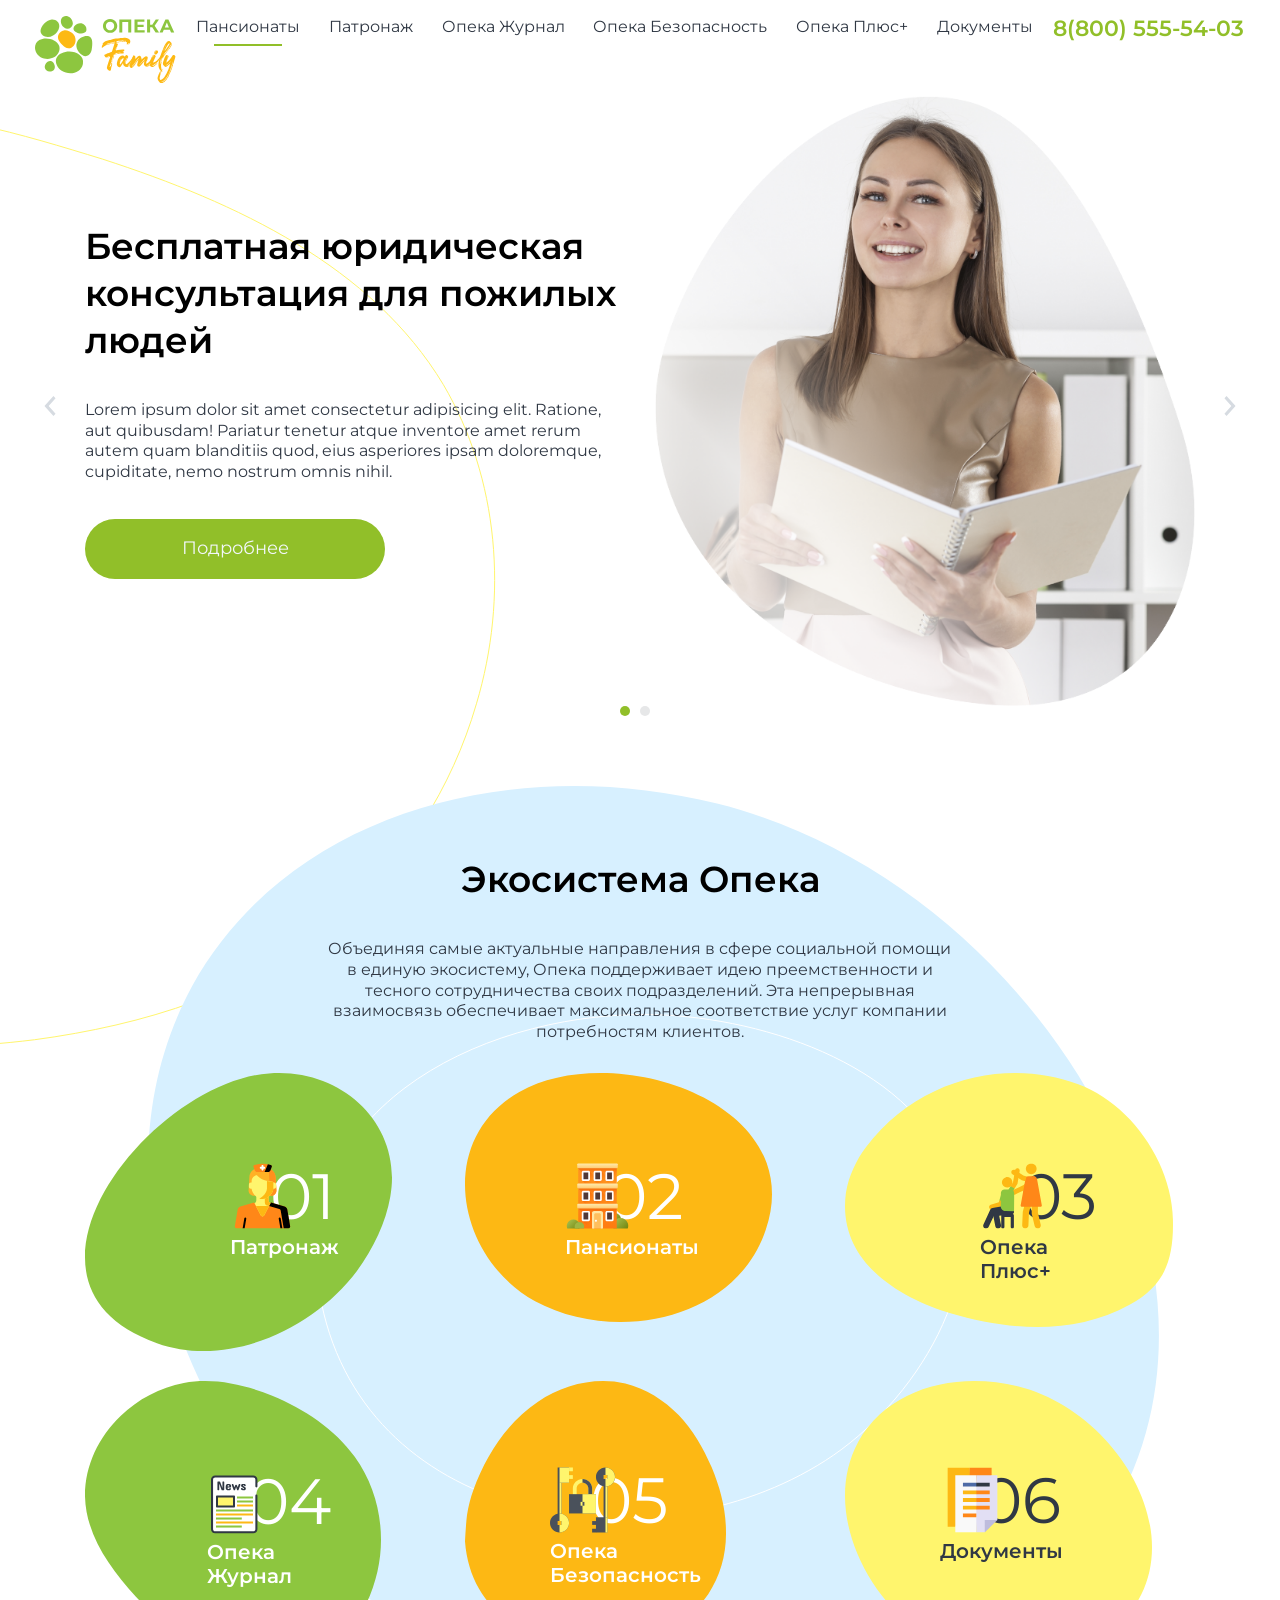
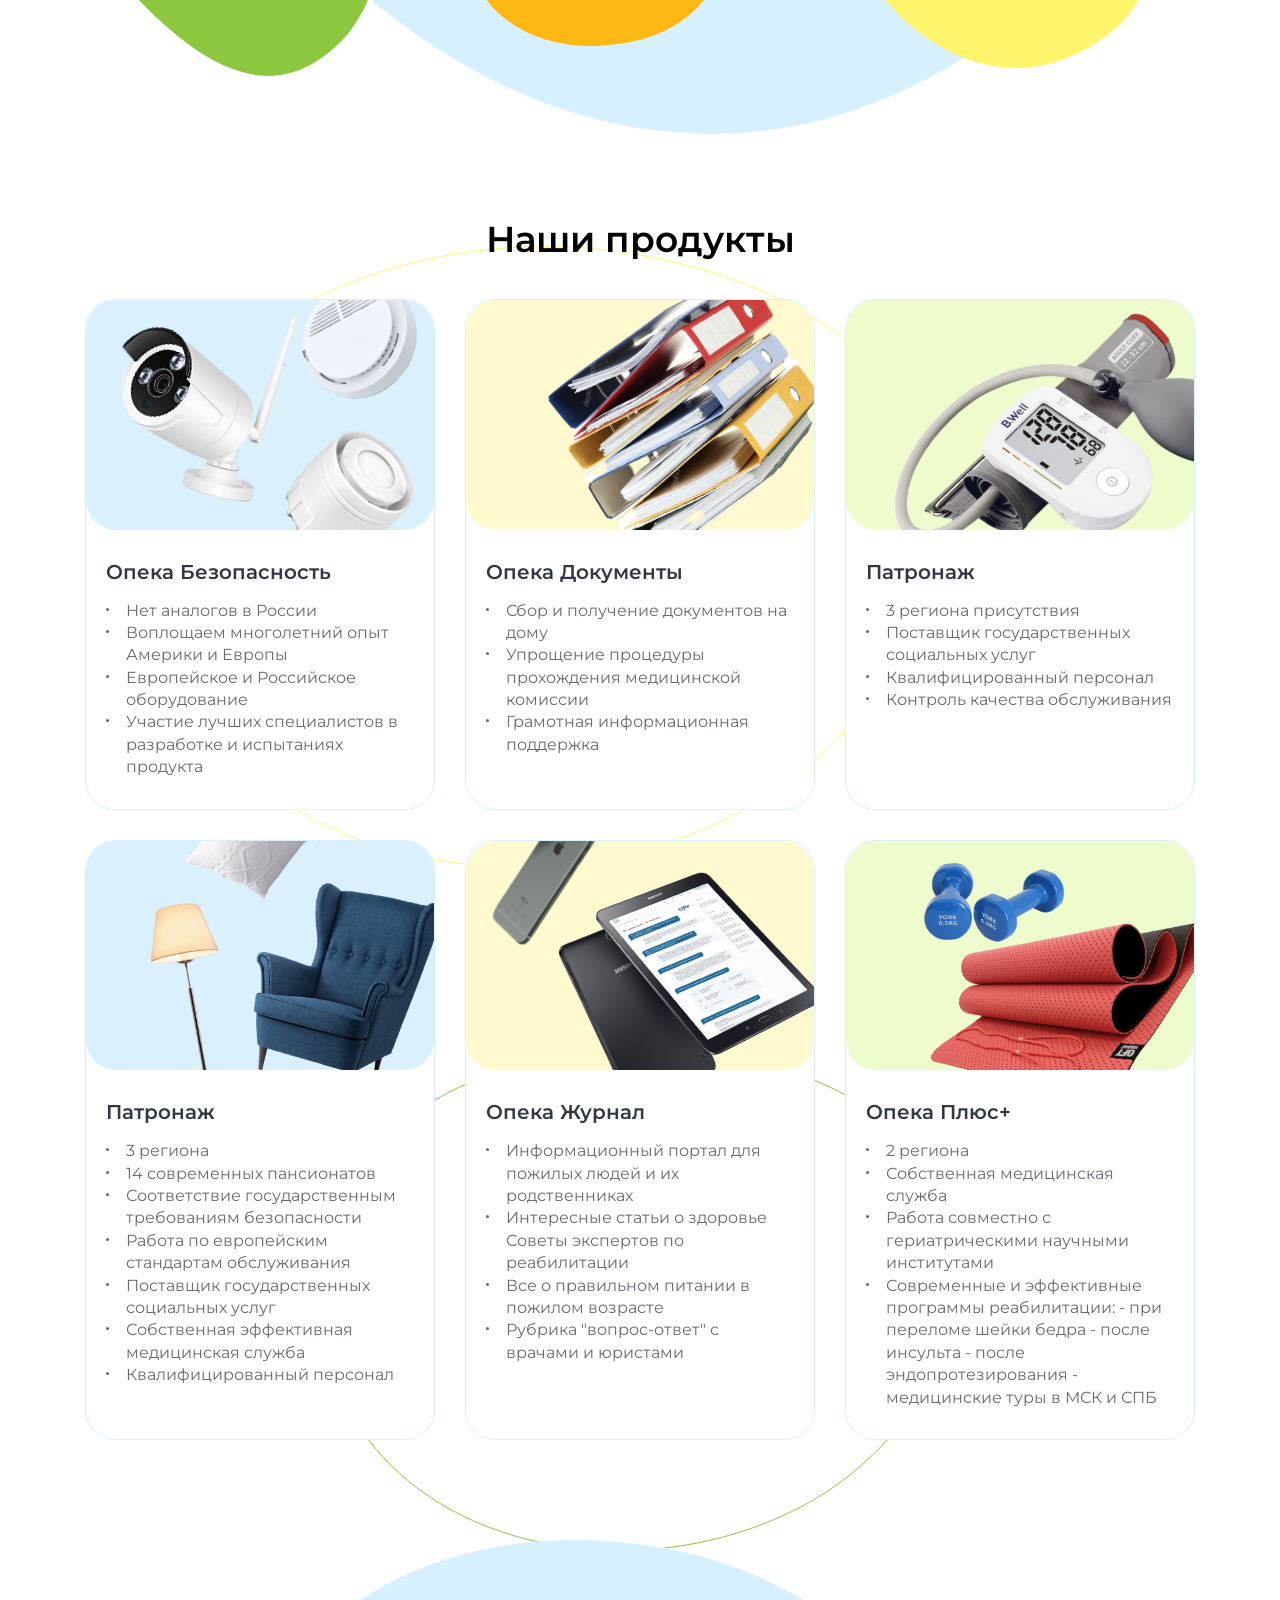
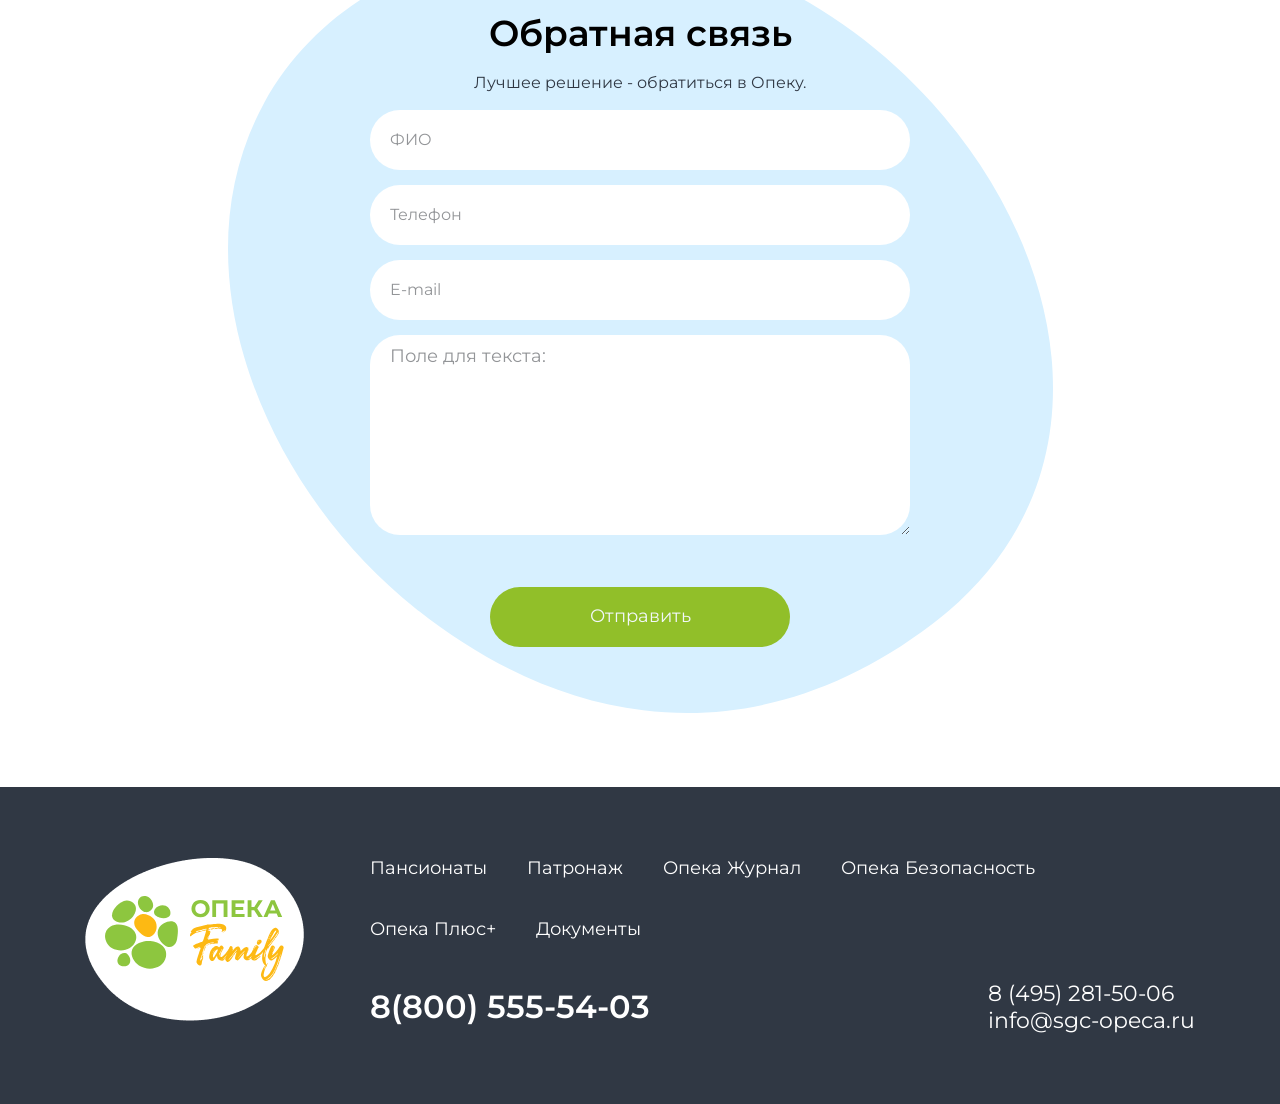
==== commit 48244664: "new header and footer" ====
--- a/index.html
+++ b/index.html
@@ -20,13 +20,30 @@
 	<div class="main-wrapper">
 
 		<header class="header">
-			<div class="container">
-				<div class="row">
-					<div class="col-md-12">
-						<div class="header-container">
-							<a href="#" class="logo"></a>
-
-							<div class="menu-toggler"></div>
+			<div class="wrapper">
+				<div class="container-fluid">
+					<div class="row">
+						<div class="col-md-12">
+							<div class="header-container">
+								<a href="#" class="logo"></a>
+
+								<nav class="header__menu">
+									<ul>
+										<li class="current"><a href="#">Пансионаты</a></li>
+										<li><a href="#">Патронаж</a></li>
+										<li><a href="#">Опека Журнал</a></li>
+										<li><a href="#">Опека Безопасность</a></li>
+										<li><a href="#">Опека Плюс+</a></li>
+										<li><a href="#">Документы</a></li>
+									</ul>
+								</nav>
+
+								<div class="phone">
+									<a href="tel:88005555403">8(800) 555-54-03</a>
+								</div>
+	
+								<div class="menu-toggler"></div>
+							</div>
 						</div>
 					</div>
 				</div>
@@ -35,11 +52,12 @@
 
 		<div class="menu">
 			<ul>
-				<li><a href="#">Пункт 1</a></li>
-				<li><a hrefT="#">Пункт 2</a></li>
-				<li><a href="#">Пункт 3</a></li>
-				<li><a href="#">Пункт 4</a></li>
-				<li><a href="#">Пункт 5</a></li>
+				<li><a href="#">Пансионаты</a></li>
+				<li><a href="#">Патронаж</a></li>
+				<li><a href="#">Опека Журнал</a></li>
+				<li><a href="#">Опека Безопасность</a></li>
+				<li><a href="#">Опека Плюс+</a></li>
+				<li><a href="#">Документы</a></li>
 			</ul>
 		</div>
 
@@ -339,16 +357,31 @@
 		<footer class="footer pt pb">
 			<div class="container">
 				<div class="row">
-					<div class="col-md-6">
+					<div class="col-md-3">
 						<div class="logo">
 							<div class="logo-inner"></div>
 						</div>
 					</div>
 
-					<div class="col-md-6 col-right">
-						<div class="phone"><a href="tel:88005555403">8(800) 555-54-03</a></div>
-						<div class="contact"><a href="tel:84952815006">8 (495) 281-50-06</a></div>
-						<div class="contact"><a href="mailto:info@sgc-opeca.ru">info@sgc-opeca.ru</a></div>
+					<div class="col-md-9">
+						<nav class="footer__menu">
+							<ul>
+								<li><a href="#">Пансионаты</a></li>
+								<li><a href="#">Патронаж</a></li>
+								<li><a href="#">Опека Журнал</a></li>
+								<li><a href="#">Опека Безопасность</a></li>
+								<li><a href="#">Опека Плюс+</a></li>
+								<li><a href="#">Документы</a></li>
+							</ul>
+						</nav>
+
+						<div class="block-bottom">
+							<div class="phone"><a href="tel:88005555403">8(800) 555-54-03</a></div>
+							<div>
+								<div class="contact"><a href="tel:84952815006">8 (495) 281-50-06</a></div>
+								<div class="contact"><a href="mailto:info@sgc-opeca.ru">info@sgc-opeca.ru</a></div>
+							</div>
+						</div>
 					</div>
 				</div>
 			</div>
--- a/css/main.min.css
+++ b/css/main.min.css
@@ -1 +1 @@
-@import url(https://fonts.googleapis.com/css?family=Montserrat:400,500,600,800&display=swap);.slick-slider{position:relative;display:block;box-sizing:border-box;-webkit-user-select:none;-moz-user-select:none;-ms-user-select:none;user-select:none;-webkit-touch-callout:none;-khtml-user-select:none;-ms-touch-action:pan-y;touch-action:pan-y;-webkit-tap-highlight-color:transparent}.slick-list{position:relative;display:block;overflow:hidden;margin:0;padding:0}.slick-list:focus{outline:0}.slick-list.dragging{cursor:pointer;cursor:hand}.slick-slider .slick-list,.slick-slider .slick-track{-webkit-transform:translate3d(0,0,0);-moz-transform:translate3d(0,0,0);-ms-transform:translate3d(0,0,0);-o-transform:translate3d(0,0,0);transform:translate3d(0,0,0)}.slick-track{position:relative;top:0;left:0;display:block;margin-left:auto;margin-right:auto}.slick-track:after,.slick-track:before{display:table;content:''}.slick-track:after{clear:both}.slick-loading .slick-track{visibility:hidden}.slick-slide{display:none;float:left;height:100%;min-height:1px}[dir=rtl] .slick-slide{float:right}.slick-slide img{display:block}.slick-slide.slick-loading img{display:none}.slick-slide.dragging img{pointer-events:none}.slick-initialized .slick-slide{display:block}.slick-loading .slick-slide{visibility:hidden}.slick-vertical .slick-slide{display:block;height:auto;border:1px solid transparent}.slick-arrow.slick-hidden{display:none}.logo{display:inline-block;width:95px;height:45px;background-position:0 0;background-repeat:no-repeat;background-image:url(../img/logo.svg)}.menu-toggler{width:48px;height:48px;display:inline-block;background-position:0 0;background-repeat:no-repeat;background-image:url(../img/menu.svg);cursor:pointer;-webkit-transition:.3s ease;-o-transition:.3s ease;transition:.3s ease}.menu-toggler:hover{opacity:.8}.heading_md{font-weight:600;font-size:36px;line-height:130%;color:#000}.main-wrapper{position:relative;overflow:hidden;width:100%;max-width:100%}.text-center{text-align:center}.pt{padding-top:70px}.pb{padding-bottom:70px}.w-auto{width:auto!important}.btn{background:#91bf29;border-radius:30px;font-size:18px;color:#f2f7fa;border:0;height:60px;width:300px;cursor:pointer;-webkit-transition:.3s ease;-o-transition:.3s ease;transition:.3s ease}.btn:hover{opacity:.8}a.btn{display:inline-block;line-height:60px;text-decoration:none!important}.text{font-size:16px;line-height:130%;color:#303844}.text ul li{font-style:normal;font-weight:400;font-size:16px;line-height:140%;color:#666b71;list-style-type:none;padding-left:20px;position:relative}.text ul li:before{content:"";width:3px;height:3px;background-color:#666b71;position:absolute;top:8px;left:0;border-radius:50%}.slick-next,.slick-prev{width:50px;height:50px;border-radius:50%;background-color:rgba(255,255,255,.5);border:0;position:absolute;top:50%;margin-top:-25px;cursor:pointer;display:-webkit-box;display:-webkit-flex;display:-ms-flexbox;display:flex;z-index:10}.slick-next svg,.slick-prev svg{margin:auto}.slick-next svg path,.slick-prev svg path{-webkit-transition:.3s ease;-o-transition:.3s ease;transition:.3s ease}.slick-next:hover svg path,.slick-prev:hover svg path{fill:#91bf29}.slick-prev{left:-60px}.slick-next{right:-60px}.slick-next svg{-webkit-transform:rotate(180deg);-ms-transform:rotate(180deg);transform:rotate(180deg)}.slider .slick-dots{width:100%;display:-webkit-box;display:-webkit-flex;display:-ms-flexbox;display:flex;-webkit-box-pack:center;-webkit-justify-content:center;-ms-flex-pack:center;justify-content:center}.slider .slick-dots li{list-style-type:none;width:10px;height:10px;display:-webkit-inline-box;display:-webkit-inline-flex;display:-ms-inline-flexbox;display:inline-flex;margin-right:10px}.slider .slick-dots li button{border:0;text-indent:-99999px;width:10px;height:10px;border-radius:50%;background-color:#e6e7e8;-webkit-transition:.3s ease;-o-transition:.3s ease;transition:.3s ease;cursor:pointer}.slider .slick-dots li button:hover{background-color:#91bf29}.slider .slick-dots li.slick-active button{background-color:#91bf29}.egg{background-repeat:no-repeat;background-position:0 0;margin-top:30px;display:inline-block}.egg__digit{display:-webkit-box;display:-webkit-flex;display:-ms-flexbox;display:flex}.egg__digit img{position:relative;left:25px}.egg__digit span{font-style:normal;font-weight:400;font-size:64px;line-height:78px;color:#fff}.egg__digit_no-left img{left:0}.egg__title{font-style:normal;font-weight:600;font-size:20px;line-height:24px;color:#fff;text-align:left;width:150px;padding-left:25px}.egg_black .egg__digit span{color:#303844}.egg_black .egg__title{color:#303844}.egg_1{background-image:url(../img/egg1.svg);width:307px;height:278px;padding-top:84px;padding-left:120px}.egg_2{background-image:url(../img/egg2.svg);width:307px;height:249px;padding-top:84px;padding-left:75px}.egg_3{background-image:url(../img/egg3.svg);width:328px;height:254px;padding-top:84px;padding-left:110px}.egg_4{background-image:url(../img/egg4.svg);width:296px;height:295px;padding-top:81px;padding-left:97px}.egg_5{background-image:url(../img/egg5.svg);width:261px;height:265px;padding-top:80px;padding-left:60px}.egg_6{background-image:url(../img/egg6.svg);width:307px;height:287px;padding-top:80px;padding-left:70px}.egg_01{background-image:url(../img/egg01.svg);width:269px;height:213px}.egg_02{background-image:url(../img/egg02.svg);width:293px;height:255px}.egg_03{background-image:url(../img/egg03.svg);width:301px;height:255px}.egg_v2{padding-top:90px;padding-left:20px}.egg_v2 .egg__title{font-size:18px;font-weight:400;width:100%}.egg_v2 .egg__digit span{font-size:52px;line-height:1.21;text-align:center}.card{border:1px solid #d7f0ff;border-radius:30px;overflow:hidden;height:100%;background-color:#fff}.card__img img{border-radius:30px;max-width:100%;height:auto}.card__title{font-style:normal;font-weight:600;font-size:20px;line-height:24px;color:#303844;margin-bottom:16px}.card__content{padding:30px 20px}.col-card{margin-bottom:30px}.form__input{background:#fff;border-radius:30px;width:100%;height:60px;border:0;padding-left:20px;padding-right:20px;margin-bottom:15px}.form__text{background:#fff;border-radius:30px;width:100%;height:60px;border:0;font-size:18px;padding-left:20px;padding-right:20px;padding-top:10px;padding-bottom:10px;height:200px;margin-bottom:20px}.form .btn{margin-left:auto;margin-right:auto;display:block;margin-top:27px}.list{font-size:18px;line-height:140%;color:#303844;padding-left:28px;background-repeat:no-repeat;background-position:0 0;margin-top:60px}.list_1{background-image:url(../img/point1.svg)}.list_2{background-image:url(../img/point2.svg)}.list_3{background-image:url(../img/point3.svg)}.list_4{background-image:url(../img/point4.svg)}.list_5{background-image:url(../img/point5.svg)}.list_6{background-image:url(../img/point6.svg)}.feedback__item{height:100%;border:1px solid #d7f0ff;border-radius:40px;padding-left:20px;padding-right:20px;padding-top:40px;padding-bottom:40px}.feedback__item-tags{margin-bottom:16px}.feedback__item-tags a{text-decoration:none;font-size:14px;line-height:17px;color:#91bf29}.feedback__item-title{font-weight:600;font-size:22px;line-height:27px;color:#36474f;margin-bottom:16px}.feedback__item-text{font-size:18px;line-height:22px;color:#36474f}.feedback__item{margin-left:10px;margin-right:10px}.city{font-weight:600;font-size:22px;line-height:27px;text-align:center;color:#666b71}.section_region .heading{margin-bottom:16px}.section_region .row-1{margin-top:60px}.point{position:relative;width:67px;height:67px;border-radius:50%;display:inline-block}.point:after{content:"";display:block;width:27px;height:27px;border-radius:50%;position:absolute;left:50%;top:50%;margin-top:-13.5px;margin-left:-13.5px;border:1px solid #fff}.point_1{background-color:rgba(145,192,43,.18)}.point_1:after{background-color:#91c02b}.point_2{background-color:rgba(253,184,20,.18)}.point_2:after{background-color:#fdb814}.point_3{background-color:rgba(48,56,68,.18)}.point_3:after{background-color:#303844}.form-order__input,.form-order__text{width:100%;height:60px;border:1px solid #d6dbe1;border-radius:30px;padding-left:20px;padding-right:20px;font-size:18px;color:#303844;margin-bottom:30px;-webkit-transition:.3s ease;-o-transition:.3s ease;transition:.3s ease;margin-bottom:10px!important}.form-order__input:focus,.form-order__text:focus{border-color:#d7f0ff;background-color:#d7f0ff}.form-order__input_h-50,.form-order__text_h-50{height:50px}.form-order__input_fz-16,.form-order__text_fz-16{font-size:16px}.form-order .radios p{padding:0;margin:0}.form-order .radios label{margin-bottom:10px;width:100%;background-color:#fff;font-size:18px;color:#8e8e8e;border-radius:20px;position:relative;padding-right:20px;padding-left:45px;padding-top:12px;padding-bottom:11px;border:2px solid #d7f0ff}.form-order .radios [type=radio]:checked,.form-order .radios [type=radio]:not(:checked){position:absolute;left:-9999px}.form-order .radios [type=radio]:checked+label{color:#303844}.form-order .radios [type=radio]:checked+label,.form-order .radios [type=radio]:not(:checked)+label{position:relative;cursor:pointer;display:inline-block}.form-order .radios [type=radio]:checked+label:after,.form-order .radios [type=radio]:not(:checked)+label:after{content:'';width:20px;height:20px;background-repeat:no-repeat;background-position:0 0;background-image:url(../img/active.svg);position:absolute;top:50%;margin-top:-10px;left:20px;-webkit-transform:rotate(0);-ms-transform:rotate(0);transform:rotate(0)}.form-order .radios [type=radio]:not(:checked)+label:after{background-image:url(../img/common.svg);-webkit-transform:rotate(45deg);-ms-transform:rotate(45deg);transform:rotate(45deg)}.form-order .radios [type=radio]:checked+label{background-color:#d7f0ff}.step-block{background-color:#fff;display:-webkit-box;display:-webkit-flex;display:-ms-flexbox;display:flex;-webkit-box-orient:vertical;-webkit-box-direction:normal;-webkit-flex-direction:column;-ms-flex-direction:column;flex-direction:column;height:100%;padding:30px;border:2px solid #d7f0ff;border-radius:30px;padding-bottom:10px;text-align:right}.step-block__title{text-align:center;font-size:18px;color:#303844;margin-bottom:32px}*,::after,::before{-webkit-box-sizing:border-box;box-sizing:border-box}html{font-family:sans-serif;line-height:1.15;-webkit-text-size-adjust:100%;-ms-text-size-adjust:100%;-ms-overflow-style:scrollbar;-webkit-tap-highlight-color:transparent}@-ms-viewport{width:device-width}article,aside,dialog,figcaption,figure,footer,header,hgroup,main,nav,section{display:block}body{margin:0;font-family:-apple-system,BlinkMacSystemFont,"Segoe UI",Roboto,"Helvetica Neue",Arial,sans-serif,"Apple Color Emoji","Segoe UI Emoji","Segoe UI Symbol";font-size:1rem;font-weight:400;line-height:1.5;color:#212529;text-align:left;background-color:#fff}[tabindex="-1"]:focus{outline:0!important}hr{-webkit-box-sizing:content-box;box-sizing:content-box;height:0;overflow:visible}h1,h2,h3,h4,h5,h6{margin-top:0;margin-bottom:.5rem}p{margin-top:0;margin-bottom:1rem}abbr[data-original-title],abbr[title]{text-decoration:underline;-webkit-text-decoration:underline dotted;text-decoration:underline dotted;cursor:help;border-bottom:0}address{margin-bottom:1rem;font-style:normal;line-height:inherit}dl,ol,ul{margin-top:0;margin-bottom:1rem}ol ol,ol ul,ul ol,ul ul{margin-bottom:0}dt{font-weight:700}dd{margin-bottom:.5rem;margin-left:0}blockquote{margin:0 0 1rem}dfn{font-style:italic}b,strong{font-weight:bolder}small{font-size:80%}sub,sup{position:relative;font-size:75%;line-height:0;vertical-align:baseline}sub{bottom:-.25em}sup{top:-.5em}a{color:#007bff;text-decoration:none;background-color:transparent;-webkit-text-decoration-skip:objects}a:hover{color:#0056b3;text-decoration:underline}a:not([href]):not([tabindex]){color:inherit;text-decoration:none}a:not([href]):not([tabindex]):focus,a:not([href]):not([tabindex]):hover{color:inherit;text-decoration:none}a:not([href]):not([tabindex]):focus{outline:0}code,kbd,pre,samp{font-family:monospace,monospace;font-size:1em}pre{margin-top:0;margin-bottom:1rem;overflow:auto;-ms-overflow-style:scrollbar}figure{margin:0 0 1rem}img{vertical-align:middle;border-style:none}svg:not(:root){overflow:hidden}table{border-collapse:collapse}caption{padding-top:.75rem;padding-bottom:.75rem;color:#6c757d;text-align:left;caption-side:bottom}th{text-align:inherit}label{display:inline-block;margin-bottom:.5rem}button{border-radius:0}button:focus{outline:1px dotted;outline:5px auto -webkit-focus-ring-color}button,input,optgroup,select,textarea{margin:0;font-family:inherit;font-size:inherit;line-height:inherit}button,input{overflow:visible}button,select{text-transform:none}[type=reset],[type=submit],button,html [type=button]{-webkit-appearance:button}[type=button]::-moz-focus-inner,[type=reset]::-moz-focus-inner,[type=submit]::-moz-focus-inner,button::-moz-focus-inner{padding:0;border-style:none}input[type=checkbox],input[type=radio]{-webkit-box-sizing:border-box;box-sizing:border-box;padding:0}input[type=date],input[type=datetime-local],input[type=month],input[type=time]{-webkit-appearance:listbox}textarea{overflow:auto;resize:vertical}fieldset{min-width:0;padding:0;margin:0;border:0}legend{display:block;width:100%;max-width:100%;padding:0;margin-bottom:.5rem;font-size:1.5rem;line-height:inherit;color:inherit;white-space:normal}progress{vertical-align:baseline}[type=number]::-webkit-inner-spin-button,[type=number]::-webkit-outer-spin-button{height:auto}[type=search]{outline-offset:-2px;-webkit-appearance:none}[type=search]::-webkit-search-cancel-button,[type=search]::-webkit-search-decoration{-webkit-appearance:none}::-webkit-file-upload-button{font:inherit;-webkit-appearance:button}output{display:inline-block}summary{display:list-item;cursor:pointer}template{display:none}[hidden]{display:none!important}@-ms-viewport{width:device-width}html{-webkit-box-sizing:border-box;box-sizing:border-box;-ms-overflow-style:scrollbar}*,::after,::before{-webkit-box-sizing:inherit;box-sizing:inherit}.container{width:100%;padding-right:15px;padding-left:15px;margin-right:auto;margin-left:auto}@media (min-width:576px){.container{max-width:540px}}@media (min-width:768px){.container{max-width:720px}}@media (min-width:992px){.container{max-width:960px}}@media (min-width:1200px){.container{max-width:1140px}}.container-fluid{width:100%;padding-right:15px;padding-left:15px;margin-right:auto;margin-left:auto}.row{display:-webkit-box;display:-webkit-flex;display:-ms-flexbox;display:flex;-webkit-flex-wrap:wrap;-ms-flex-wrap:wrap;flex-wrap:wrap;margin-right:-15px;margin-left:-15px}.no-gutters{margin-right:0;margin-left:0}.no-gutters>.col,.no-gutters>[class*=col-]{padding-right:0;padding-left:0}.col,.col-1,.col-10,.col-11,.col-12,.col-2,.col-3,.col-4,.col-5,.col-6,.col-7,.col-8,.col-9,.col-auto,.col-lg,.col-lg-1,.col-lg-10,.col-lg-11,.col-lg-12,.col-lg-2,.col-lg-3,.col-lg-4,.col-lg-5,.col-lg-6,.col-lg-7,.col-lg-8,.col-lg-9,.col-lg-auto,.col-md,.col-md-1,.col-md-10,.col-md-11,.col-md-12,.col-md-2,.col-md-3,.col-md-4,.col-md-5,.col-md-6,.col-md-7,.col-md-8,.col-md-9,.col-md-auto,.col-sm,.col-sm-1,.col-sm-10,.col-sm-11,.col-sm-12,.col-sm-2,.col-sm-3,.col-sm-4,.col-sm-5,.col-sm-6,.col-sm-7,.col-sm-8,.col-sm-9,.col-sm-auto,.col-xl,.col-xl-1,.col-xl-10,.col-xl-11,.col-xl-12,.col-xl-2,.col-xl-3,.col-xl-4,.col-xl-5,.col-xl-6,.col-xl-7,.col-xl-8,.col-xl-9,.col-xl-auto{position:relative;width:100%;min-height:1px;padding-right:15px;padding-left:15px}.col{-webkit-flex-basis:0;-ms-flex-preferred-size:0;flex-basis:0;-webkit-box-flex:1;-webkit-flex-grow:1;-ms-flex-positive:1;flex-grow:1;max-width:100%}.col-auto{-webkit-box-flex:0;-webkit-flex:0 0 auto;-ms-flex:0 0 auto;flex:0 0 auto;width:auto;max-width:none}.col-1{-webkit-box-flex:0;-webkit-flex:0 0 8.33333%;-ms-flex:0 0 8.33333%;flex:0 0 8.33333%;max-width:8.33333%}.col-2{-webkit-box-flex:0;-webkit-flex:0 0 16.66667%;-ms-flex:0 0 16.66667%;flex:0 0 16.66667%;max-width:16.66667%}.col-3{-webkit-box-flex:0;-webkit-flex:0 0 25%;-ms-flex:0 0 25%;flex:0 0 25%;max-width:25%}.col-4{-webkit-box-flex:0;-webkit-flex:0 0 33.33333%;-ms-flex:0 0 33.33333%;flex:0 0 33.33333%;max-width:33.33333%}.col-5{-webkit-box-flex:0;-webkit-flex:0 0 41.66667%;-ms-flex:0 0 41.66667%;flex:0 0 41.66667%;max-width:41.66667%}.col-6{-webkit-box-flex:0;-webkit-flex:0 0 50%;-ms-flex:0 0 50%;flex:0 0 50%;max-width:50%}.col-7{-webkit-box-flex:0;-webkit-flex:0 0 58.33333%;-ms-flex:0 0 58.33333%;flex:0 0 58.33333%;max-width:58.33333%}.col-8{-webkit-box-flex:0;-webkit-flex:0 0 66.66667%;-ms-flex:0 0 66.66667%;flex:0 0 66.66667%;max-width:66.66667%}.col-9{-webkit-box-flex:0;-webkit-flex:0 0 75%;-ms-flex:0 0 75%;flex:0 0 75%;max-width:75%}.col-10{-webkit-box-flex:0;-webkit-flex:0 0 83.33333%;-ms-flex:0 0 83.33333%;flex:0 0 83.33333%;max-width:83.33333%}.col-11{-webkit-box-flex:0;-webkit-flex:0 0 91.66667%;-ms-flex:0 0 91.66667%;flex:0 0 91.66667%;max-width:91.66667%}.col-12{-webkit-box-flex:0;-webkit-flex:0 0 100%;-ms-flex:0 0 100%;flex:0 0 100%;max-width:100%}.order-first{-webkit-box-ordinal-group:0;-webkit-order:-1;-ms-flex-order:-1;order:-1}.order-last{-webkit-box-ordinal-group:14;-webkit-order:13;-ms-flex-order:13;order:13}.order-0{-webkit-box-ordinal-group:1;-webkit-order:0;-ms-flex-order:0;order:0}.order-1{-webkit-box-ordinal-group:2;-webkit-order:1;-ms-flex-order:1;order:1}.order-2{-webkit-box-ordinal-group:3;-webkit-order:2;-ms-flex-order:2;order:2}.order-3{-webkit-box-ordinal-group:4;-webkit-order:3;-ms-flex-order:3;order:3}.order-4{-webkit-box-ordinal-group:5;-webkit-order:4;-ms-flex-order:4;order:4}.order-5{-webkit-box-ordinal-group:6;-webkit-order:5;-ms-flex-order:5;order:5}.order-6{-webkit-box-ordinal-group:7;-webkit-order:6;-ms-flex-order:6;order:6}.order-7{-webkit-box-ordinal-group:8;-webkit-order:7;-ms-flex-order:7;order:7}.order-8{-webkit-box-ordinal-group:9;-webkit-order:8;-ms-flex-order:8;order:8}.order-9{-webkit-box-ordinal-group:10;-webkit-order:9;-ms-flex-order:9;order:9}.order-10{-webkit-box-ordinal-group:11;-webkit-order:10;-ms-flex-order:10;order:10}.order-11{-webkit-box-ordinal-group:12;-webkit-order:11;-ms-flex-order:11;order:11}.order-12{-webkit-box-ordinal-group:13;-webkit-order:12;-ms-flex-order:12;order:12}.offset-1{margin-left:8.33333%}.offset-2{margin-left:16.66667%}.offset-3{margin-left:25%}.offset-4{margin-left:33.33333%}.offset-5{margin-left:41.66667%}.offset-6{margin-left:50%}.offset-7{margin-left:58.33333%}.offset-8{margin-left:66.66667%}.offset-9{margin-left:75%}.offset-10{margin-left:83.33333%}.offset-11{margin-left:91.66667%}@media (min-width:576px){.col-sm{-webkit-flex-basis:0;-ms-flex-preferred-size:0;flex-basis:0;-webkit-box-flex:1;-webkit-flex-grow:1;-ms-flex-positive:1;flex-grow:1;max-width:100%}.col-sm-auto{-webkit-box-flex:0;-webkit-flex:0 0 auto;-ms-flex:0 0 auto;flex:0 0 auto;width:auto;max-width:none}.col-sm-1{-webkit-box-flex:0;-webkit-flex:0 0 8.33333%;-ms-flex:0 0 8.33333%;flex:0 0 8.33333%;max-width:8.33333%}.col-sm-2{-webkit-box-flex:0;-webkit-flex:0 0 16.66667%;-ms-flex:0 0 16.66667%;flex:0 0 16.66667%;max-width:16.66667%}.col-sm-3{-webkit-box-flex:0;-webkit-flex:0 0 25%;-ms-flex:0 0 25%;flex:0 0 25%;max-width:25%}.col-sm-4{-webkit-box-flex:0;-webkit-flex:0 0 33.33333%;-ms-flex:0 0 33.33333%;flex:0 0 33.33333%;max-width:33.33333%}.col-sm-5{-webkit-box-flex:0;-webkit-flex:0 0 41.66667%;-ms-flex:0 0 41.66667%;flex:0 0 41.66667%;max-width:41.66667%}.col-sm-6{-webkit-box-flex:0;-webkit-flex:0 0 50%;-ms-flex:0 0 50%;flex:0 0 50%;max-width:50%}.col-sm-7{-webkit-box-flex:0;-webkit-flex:0 0 58.33333%;-ms-flex:0 0 58.33333%;flex:0 0 58.33333%;max-width:58.33333%}.col-sm-8{-webkit-box-flex:0;-webkit-flex:0 0 66.66667%;-ms-flex:0 0 66.66667%;flex:0 0 66.66667%;max-width:66.66667%}.col-sm-9{-webkit-box-flex:0;-webkit-flex:0 0 75%;-ms-flex:0 0 75%;flex:0 0 75%;max-width:75%}.col-sm-10{-webkit-box-flex:0;-webkit-flex:0 0 83.33333%;-ms-flex:0 0 83.33333%;flex:0 0 83.33333%;max-width:83.33333%}.col-sm-11{-webkit-box-flex:0;-webkit-flex:0 0 91.66667%;-ms-flex:0 0 91.66667%;flex:0 0 91.66667%;max-width:91.66667%}.col-sm-12{-webkit-box-flex:0;-webkit-flex:0 0 100%;-ms-flex:0 0 100%;flex:0 0 100%;max-width:100%}.order-sm-first{-webkit-box-ordinal-group:0;-webkit-order:-1;-ms-flex-order:-1;order:-1}.order-sm-last{-webkit-box-ordinal-group:14;-webkit-order:13;-ms-flex-order:13;order:13}.order-sm-0{-webkit-box-ordinal-group:1;-webkit-order:0;-ms-flex-order:0;order:0}.order-sm-1{-webkit-box-ordinal-group:2;-webkit-order:1;-ms-flex-order:1;order:1}.order-sm-2{-webkit-box-ordinal-group:3;-webkit-order:2;-ms-flex-order:2;order:2}.order-sm-3{-webkit-box-ordinal-group:4;-webkit-order:3;-ms-flex-order:3;order:3}.order-sm-4{-webkit-box-ordinal-group:5;-webkit-order:4;-ms-flex-order:4;order:4}.order-sm-5{-webkit-box-ordinal-group:6;-webkit-order:5;-ms-flex-order:5;order:5}.order-sm-6{-webkit-box-ordinal-group:7;-webkit-order:6;-ms-flex-order:6;order:6}.order-sm-7{-webkit-box-ordinal-group:8;-webkit-order:7;-ms-flex-order:7;order:7}.order-sm-8{-webkit-box-ordinal-group:9;-webkit-order:8;-ms-flex-order:8;order:8}.order-sm-9{-webkit-box-ordinal-group:10;-webkit-order:9;-ms-flex-order:9;order:9}.order-sm-10{-webkit-box-ordinal-group:11;-webkit-order:10;-ms-flex-order:10;order:10}.order-sm-11{-webkit-box-ordinal-group:12;-webkit-order:11;-ms-flex-order:11;order:11}.order-sm-12{-webkit-box-ordinal-group:13;-webkit-order:12;-ms-flex-order:12;order:12}.offset-sm-0{margin-left:0}.offset-sm-1{margin-left:8.33333%}.offset-sm-2{margin-left:16.66667%}.offset-sm-3{margin-left:25%}.offset-sm-4{margin-left:33.33333%}.offset-sm-5{margin-left:41.66667%}.offset-sm-6{margin-left:50%}.offset-sm-7{margin-left:58.33333%}.offset-sm-8{margin-left:66.66667%}.offset-sm-9{margin-left:75%}.offset-sm-10{margin-left:83.33333%}.offset-sm-11{margin-left:91.66667%}}@media (min-width:768px){.col-md{-webkit-flex-basis:0;-ms-flex-preferred-size:0;flex-basis:0;-webkit-box-flex:1;-webkit-flex-grow:1;-ms-flex-positive:1;flex-grow:1;max-width:100%}.col-md-auto{-webkit-box-flex:0;-webkit-flex:0 0 auto;-ms-flex:0 0 auto;flex:0 0 auto;width:auto;max-width:none}.col-md-1{-webkit-box-flex:0;-webkit-flex:0 0 8.33333%;-ms-flex:0 0 8.33333%;flex:0 0 8.33333%;max-width:8.33333%}.col-md-2{-webkit-box-flex:0;-webkit-flex:0 0 16.66667%;-ms-flex:0 0 16.66667%;flex:0 0 16.66667%;max-width:16.66667%}.col-md-3{-webkit-box-flex:0;-webkit-flex:0 0 25%;-ms-flex:0 0 25%;flex:0 0 25%;max-width:25%}.col-md-4{-webkit-box-flex:0;-webkit-flex:0 0 33.33333%;-ms-flex:0 0 33.33333%;flex:0 0 33.33333%;max-width:33.33333%}.col-md-5{-webkit-box-flex:0;-webkit-flex:0 0 41.66667%;-ms-flex:0 0 41.66667%;flex:0 0 41.66667%;max-width:41.66667%}.col-md-6{-webkit-box-flex:0;-webkit-flex:0 0 50%;-ms-flex:0 0 50%;flex:0 0 50%;max-width:50%}.col-md-7{-webkit-box-flex:0;-webkit-flex:0 0 58.33333%;-ms-flex:0 0 58.33333%;flex:0 0 58.33333%;max-width:58.33333%}.col-md-8{-webkit-box-flex:0;-webkit-flex:0 0 66.66667%;-ms-flex:0 0 66.66667%;flex:0 0 66.66667%;max-width:66.66667%}.col-md-9{-webkit-box-flex:0;-webkit-flex:0 0 75%;-ms-flex:0 0 75%;flex:0 0 75%;max-width:75%}.col-md-10{-webkit-box-flex:0;-webkit-flex:0 0 83.33333%;-ms-flex:0 0 83.33333%;flex:0 0 83.33333%;max-width:83.33333%}.col-md-11{-webkit-box-flex:0;-webkit-flex:0 0 91.66667%;-ms-flex:0 0 91.66667%;flex:0 0 91.66667%;max-width:91.66667%}.col-md-12{-webkit-box-flex:0;-webkit-flex:0 0 100%;-ms-flex:0 0 100%;flex:0 0 100%;max-width:100%}.order-md-first{-webkit-box-ordinal-group:0;-webkit-order:-1;-ms-flex-order:-1;order:-1}.order-md-last{-webkit-box-ordinal-group:14;-webkit-order:13;-ms-flex-order:13;order:13}.order-md-0{-webkit-box-ordinal-group:1;-webkit-order:0;-ms-flex-order:0;order:0}.order-md-1{-webkit-box-ordinal-group:2;-webkit-order:1;-ms-flex-order:1;order:1}.order-md-2{-webkit-box-ordinal-group:3;-webkit-order:2;-ms-flex-order:2;order:2}.order-md-3{-webkit-box-ordinal-group:4;-webkit-order:3;-ms-flex-order:3;order:3}.order-md-4{-webkit-box-ordinal-group:5;-webkit-order:4;-ms-flex-order:4;order:4}.order-md-5{-webkit-box-ordinal-group:6;-webkit-order:5;-ms-flex-order:5;order:5}.order-md-6{-webkit-box-ordinal-group:7;-webkit-order:6;-ms-flex-order:6;order:6}.order-md-7{-webkit-box-ordinal-group:8;-webkit-order:7;-ms-flex-order:7;order:7}.order-md-8{-webkit-box-ordinal-group:9;-webkit-order:8;-ms-flex-order:8;order:8}.order-md-9{-webkit-box-ordinal-group:10;-webkit-order:9;-ms-flex-order:9;order:9}.order-md-10{-webkit-box-ordinal-group:11;-webkit-order:10;-ms-flex-order:10;order:10}.order-md-11{-webkit-box-ordinal-group:12;-webkit-order:11;-ms-flex-order:11;order:11}.order-md-12{-webkit-box-ordinal-group:13;-webkit-order:12;-ms-flex-order:12;order:12}.offset-md-0{margin-left:0}.offset-md-1{margin-left:8.33333%}.offset-md-2{margin-left:16.66667%}.offset-md-3{margin-left:25%}.offset-md-4{margin-left:33.33333%}.offset-md-5{margin-left:41.66667%}.offset-md-6{margin-left:50%}.offset-md-7{margin-left:58.33333%}.offset-md-8{margin-left:66.66667%}.offset-md-9{margin-left:75%}.offset-md-10{margin-left:83.33333%}.offset-md-11{margin-left:91.66667%}}@media (min-width:992px){.col-lg{-webkit-flex-basis:0;-ms-flex-preferred-size:0;flex-basis:0;-webkit-box-flex:1;-webkit-flex-grow:1;-ms-flex-positive:1;flex-grow:1;max-width:100%}.col-lg-auto{-webkit-box-flex:0;-webkit-flex:0 0 auto;-ms-flex:0 0 auto;flex:0 0 auto;width:auto;max-width:none}.col-lg-1{-webkit-box-flex:0;-webkit-flex:0 0 8.33333%;-ms-flex:0 0 8.33333%;flex:0 0 8.33333%;max-width:8.33333%}.col-lg-2{-webkit-box-flex:0;-webkit-flex:0 0 16.66667%;-ms-flex:0 0 16.66667%;flex:0 0 16.66667%;max-width:16.66667%}.col-lg-3{-webkit-box-flex:0;-webkit-flex:0 0 25%;-ms-flex:0 0 25%;flex:0 0 25%;max-width:25%}.col-lg-4{-webkit-box-flex:0;-webkit-flex:0 0 33.33333%;-ms-flex:0 0 33.33333%;flex:0 0 33.33333%;max-width:33.33333%}.col-lg-5{-webkit-box-flex:0;-webkit-flex:0 0 41.66667%;-ms-flex:0 0 41.66667%;flex:0 0 41.66667%;max-width:41.66667%}.col-lg-6{-webkit-box-flex:0;-webkit-flex:0 0 50%;-ms-flex:0 0 50%;flex:0 0 50%;max-width:50%}.col-lg-7{-webkit-box-flex:0;-webkit-flex:0 0 58.33333%;-ms-flex:0 0 58.33333%;flex:0 0 58.33333%;max-width:58.33333%}.col-lg-8{-webkit-box-flex:0;-webkit-flex:0 0 66.66667%;-ms-flex:0 0 66.66667%;flex:0 0 66.66667%;max-width:66.66667%}.col-lg-9{-webkit-box-flex:0;-webkit-flex:0 0 75%;-ms-flex:0 0 75%;flex:0 0 75%;max-width:75%}.col-lg-10{-webkit-box-flex:0;-webkit-flex:0 0 83.33333%;-ms-flex:0 0 83.33333%;flex:0 0 83.33333%;max-width:83.33333%}.col-lg-11{-webkit-box-flex:0;-webkit-flex:0 0 91.66667%;-ms-flex:0 0 91.66667%;flex:0 0 91.66667%;max-width:91.66667%}.col-lg-12{-webkit-box-flex:0;-webkit-flex:0 0 100%;-ms-flex:0 0 100%;flex:0 0 100%;max-width:100%}.order-lg-first{-webkit-box-ordinal-group:0;-webkit-order:-1;-ms-flex-order:-1;order:-1}.order-lg-last{-webkit-box-ordinal-group:14;-webkit-order:13;-ms-flex-order:13;order:13}.order-lg-0{-webkit-box-ordinal-group:1;-webkit-order:0;-ms-flex-order:0;order:0}.order-lg-1{-webkit-box-ordinal-group:2;-webkit-order:1;-ms-flex-order:1;order:1}.order-lg-2{-webkit-box-ordinal-group:3;-webkit-order:2;-ms-flex-order:2;order:2}.order-lg-3{-webkit-box-ordinal-group:4;-webkit-order:3;-ms-flex-order:3;order:3}.order-lg-4{-webkit-box-ordinal-group:5;-webkit-order:4;-ms-flex-order:4;order:4}.order-lg-5{-webkit-box-ordinal-group:6;-webkit-order:5;-ms-flex-order:5;order:5}.order-lg-6{-webkit-box-ordinal-group:7;-webkit-order:6;-ms-flex-order:6;order:6}.order-lg-7{-webkit-box-ordinal-group:8;-webkit-order:7;-ms-flex-order:7;order:7}.order-lg-8{-webkit-box-ordinal-group:9;-webkit-order:8;-ms-flex-order:8;order:8}.order-lg-9{-webkit-box-ordinal-group:10;-webkit-order:9;-ms-flex-order:9;order:9}.order-lg-10{-webkit-box-ordinal-group:11;-webkit-order:10;-ms-flex-order:10;order:10}.order-lg-11{-webkit-box-ordinal-group:12;-webkit-order:11;-ms-flex-order:11;order:11}.order-lg-12{-webkit-box-ordinal-group:13;-webkit-order:12;-ms-flex-order:12;order:12}.offset-lg-0{margin-left:0}.offset-lg-1{margin-left:8.33333%}.offset-lg-2{margin-left:16.66667%}.offset-lg-3{margin-left:25%}.offset-lg-4{margin-left:33.33333%}.offset-lg-5{margin-left:41.66667%}.offset-lg-6{margin-left:50%}.offset-lg-7{margin-left:58.33333%}.offset-lg-8{margin-left:66.66667%}.offset-lg-9{margin-left:75%}.offset-lg-10{margin-left:83.33333%}.offset-lg-11{margin-left:91.66667%}}@media (min-width:1200px){.col-xl{-webkit-flex-basis:0;-ms-flex-preferred-size:0;flex-basis:0;-webkit-box-flex:1;-webkit-flex-grow:1;-ms-flex-positive:1;flex-grow:1;max-width:100%}.col-xl-auto{-webkit-box-flex:0;-webkit-flex:0 0 auto;-ms-flex:0 0 auto;flex:0 0 auto;width:auto;max-width:none}.col-xl-1{-webkit-box-flex:0;-webkit-flex:0 0 8.33333%;-ms-flex:0 0 8.33333%;flex:0 0 8.33333%;max-width:8.33333%}.col-xl-2{-webkit-box-flex:0;-webkit-flex:0 0 16.66667%;-ms-flex:0 0 16.66667%;flex:0 0 16.66667%;max-width:16.66667%}.col-xl-3{-webkit-box-flex:0;-webkit-flex:0 0 25%;-ms-flex:0 0 25%;flex:0 0 25%;max-width:25%}.col-xl-4{-webkit-box-flex:0;-webkit-flex:0 0 33.33333%;-ms-flex:0 0 33.33333%;flex:0 0 33.33333%;max-width:33.33333%}.col-xl-5{-webkit-box-flex:0;-webkit-flex:0 0 41.66667%;-ms-flex:0 0 41.66667%;flex:0 0 41.66667%;max-width:41.66667%}.col-xl-6{-webkit-box-flex:0;-webkit-flex:0 0 50%;-ms-flex:0 0 50%;flex:0 0 50%;max-width:50%}.col-xl-7{-webkit-box-flex:0;-webkit-flex:0 0 58.33333%;-ms-flex:0 0 58.33333%;flex:0 0 58.33333%;max-width:58.33333%}.col-xl-8{-webkit-box-flex:0;-webkit-flex:0 0 66.66667%;-ms-flex:0 0 66.66667%;flex:0 0 66.66667%;max-width:66.66667%}.col-xl-9{-webkit-box-flex:0;-webkit-flex:0 0 75%;-ms-flex:0 0 75%;flex:0 0 75%;max-width:75%}.col-xl-10{-webkit-box-flex:0;-webkit-flex:0 0 83.33333%;-ms-flex:0 0 83.33333%;flex:0 0 83.33333%;max-width:83.33333%}.col-xl-11{-webkit-box-flex:0;-webkit-flex:0 0 91.66667%;-ms-flex:0 0 91.66667%;flex:0 0 91.66667%;max-width:91.66667%}.col-xl-12{-webkit-box-flex:0;-webkit-flex:0 0 100%;-ms-flex:0 0 100%;flex:0 0 100%;max-width:100%}.order-xl-first{-webkit-box-ordinal-group:0;-webkit-order:-1;-ms-flex-order:-1;order:-1}.order-xl-last{-webkit-box-ordinal-group:14;-webkit-order:13;-ms-flex-order:13;order:13}.order-xl-0{-webkit-box-ordinal-group:1;-webkit-order:0;-ms-flex-order:0;order:0}.order-xl-1{-webkit-box-ordinal-group:2;-webkit-order:1;-ms-flex-order:1;order:1}.order-xl-2{-webkit-box-ordinal-group:3;-webkit-order:2;-ms-flex-order:2;order:2}.order-xl-3{-webkit-box-ordinal-group:4;-webkit-order:3;-ms-flex-order:3;order:3}.order-xl-4{-webkit-box-ordinal-group:5;-webkit-order:4;-ms-flex-order:4;order:4}.order-xl-5{-webkit-box-ordinal-group:6;-webkit-order:5;-ms-flex-order:5;order:5}.order-xl-6{-webkit-box-ordinal-group:7;-webkit-order:6;-ms-flex-order:6;order:6}.order-xl-7{-webkit-box-ordinal-group:8;-webkit-order:7;-ms-flex-order:7;order:7}.order-xl-8{-webkit-box-ordinal-group:9;-webkit-order:8;-ms-flex-order:8;order:8}.order-xl-9{-webkit-box-ordinal-group:10;-webkit-order:9;-ms-flex-order:9;order:9}.order-xl-10{-webkit-box-ordinal-group:11;-webkit-order:10;-ms-flex-order:10;order:10}.order-xl-11{-webkit-box-ordinal-group:12;-webkit-order:11;-ms-flex-order:11;order:11}.order-xl-12{-webkit-box-ordinal-group:13;-webkit-order:12;-ms-flex-order:12;order:12}.offset-xl-0{margin-left:0}.offset-xl-1{margin-left:8.33333%}.offset-xl-2{margin-left:16.66667%}.offset-xl-3{margin-left:25%}.offset-xl-4{margin-left:33.33333%}.offset-xl-5{margin-left:41.66667%}.offset-xl-6{margin-left:50%}.offset-xl-7{margin-left:58.33333%}.offset-xl-8{margin-left:66.66667%}.offset-xl-9{margin-left:75%}.offset-xl-10{margin-left:83.33333%}.offset-xl-11{margin-left:91.66667%}}.d-none{display:none!important}.d-inline{display:inline!important}.d-inline-block{display:inline-block!important}.d-block{display:block!important}.d-table{display:table!important}.d-table-row{display:table-row!important}.d-table-cell{display:table-cell!important}.d-flex{display:-webkit-box!important;display:-webkit-flex!important;display:-ms-flexbox!important;display:flex!important}.d-inline-flex{display:-webkit-inline-box!important;display:-webkit-inline-flex!important;display:-ms-inline-flexbox!important;display:inline-flex!important}@media (min-width:576px){.d-sm-none{display:none!important}.d-sm-inline{display:inline!important}.d-sm-inline-block{display:inline-block!important}.d-sm-block{display:block!important}.d-sm-table{display:table!important}.d-sm-table-row{display:table-row!important}.d-sm-table-cell{display:table-cell!important}.d-sm-flex{display:-webkit-box!important;display:-webkit-flex!important;display:-ms-flexbox!important;display:flex!important}.d-sm-inline-flex{display:-webkit-inline-box!important;display:-webkit-inline-flex!important;display:-ms-inline-flexbox!important;display:inline-flex!important}}@media (min-width:768px){.d-md-none{display:none!important}.d-md-inline{display:inline!important}.d-md-inline-block{display:inline-block!important}.d-md-block{display:block!important}.d-md-table{display:table!important}.d-md-table-row{display:table-row!important}.d-md-table-cell{display:table-cell!important}.d-md-flex{display:-webkit-box!important;display:-webkit-flex!important;display:-ms-flexbox!important;display:flex!important}.d-md-inline-flex{display:-webkit-inline-box!important;display:-webkit-inline-flex!important;display:-ms-inline-flexbox!important;display:inline-flex!important}}@media (min-width:992px){.d-lg-none{display:none!important}.d-lg-inline{display:inline!important}.d-lg-inline-block{display:inline-block!important}.d-lg-block{display:block!important}.d-lg-table{display:table!important}.d-lg-table-row{display:table-row!important}.d-lg-table-cell{display:table-cell!important}.d-lg-flex{display:-webkit-box!important;display:-webkit-flex!important;display:-ms-flexbox!important;display:flex!important}.d-lg-inline-flex{display:-webkit-inline-box!important;display:-webkit-inline-flex!important;display:-ms-inline-flexbox!important;display:inline-flex!important}}@media (min-width:1200px){.d-xl-none{display:none!important}.d-xl-inline{display:inline!important}.d-xl-inline-block{display:inline-block!important}.d-xl-block{display:block!important}.d-xl-table{display:table!important}.d-xl-table-row{display:table-row!important}.d-xl-table-cell{display:table-cell!important}.d-xl-flex{display:-webkit-box!important;display:-webkit-flex!important;display:-ms-flexbox!important;display:flex!important}.d-xl-inline-flex{display:-webkit-inline-box!important;display:-webkit-inline-flex!important;display:-ms-inline-flexbox!important;display:inline-flex!important}}@media print{.d-print-none{display:none!important}.d-print-inline{display:inline!important}.d-print-inline-block{display:inline-block!important}.d-print-block{display:block!important}.d-print-table{display:table!important}.d-print-table-row{display:table-row!important}.d-print-table-cell{display:table-cell!important}.d-print-flex{display:-webkit-box!important;display:-webkit-flex!important;display:-ms-flexbox!important;display:flex!important}.d-print-inline-flex{display:-webkit-inline-box!important;display:-webkit-inline-flex!important;display:-ms-inline-flexbox!important;display:inline-flex!important}}.flex-row{-webkit-box-orient:horizontal!important;-webkit-box-direction:normal!important;-webkit-flex-direction:row!important;-ms-flex-direction:row!important;flex-direction:row!important}.flex-column{-webkit-box-orient:vertical!important;-webkit-box-direction:normal!important;-webkit-flex-direction:column!important;-ms-flex-direction:column!important;flex-direction:column!important}.flex-row-reverse{-webkit-box-orient:horizontal!important;-webkit-box-direction:reverse!important;-webkit-flex-direction:row-reverse!important;-ms-flex-direction:row-reverse!important;flex-direction:row-reverse!important}.flex-column-reverse{-webkit-box-orient:vertical!important;-webkit-box-direction:reverse!important;-webkit-flex-direction:column-reverse!important;-ms-flex-direction:column-reverse!important;flex-direction:column-reverse!important}.flex-wrap{-webkit-flex-wrap:wrap!important;-ms-flex-wrap:wrap!important;flex-wrap:wrap!important}.flex-nowrap{-webkit-flex-wrap:nowrap!important;-ms-flex-wrap:nowrap!important;flex-wrap:nowrap!important}.flex-wrap-reverse{-webkit-flex-wrap:wrap-reverse!important;-ms-flex-wrap:wrap-reverse!important;flex-wrap:wrap-reverse!important}.justify-content-start{-webkit-box-pack:start!important;-webkit-justify-content:flex-start!important;-ms-flex-pack:start!important;justify-content:flex-start!important}.justify-content-end{-webkit-box-pack:end!important;-webkit-justify-content:flex-end!important;-ms-flex-pack:end!important;justify-content:flex-end!important}.justify-content-center{-webkit-box-pack:center!important;-webkit-justify-content:center!important;-ms-flex-pack:center!important;justify-content:center!important}.justify-content-between{-webkit-box-pack:justify!important;-webkit-justify-content:space-between!important;-ms-flex-pack:justify!important;justify-content:space-between!important}.justify-content-around{-webkit-justify-content:space-around!important;-ms-flex-pack:distribute!important;justify-content:space-around!important}.align-items-start{-webkit-box-align:start!important;-webkit-align-items:flex-start!important;-ms-flex-align:start!important;align-items:flex-start!important}.align-items-end{-webkit-box-align:end!important;-webkit-align-items:flex-end!important;-ms-flex-align:end!important;align-items:flex-end!important}.align-items-center{-webkit-box-align:center!important;-webkit-align-items:center!important;-ms-flex-align:center!important;align-items:center!important}.align-items-baseline{-webkit-box-align:baseline!important;-webkit-align-items:baseline!important;-ms-flex-align:baseline!important;align-items:baseline!important}.align-items-stretch{-webkit-box-align:stretch!important;-webkit-align-items:stretch!important;-ms-flex-align:stretch!important;align-items:stretch!important}.align-content-start{-webkit-align-content:flex-start!important;-ms-flex-line-pack:start!important;align-content:flex-start!important}.align-content-end{-webkit-align-content:flex-end!important;-ms-flex-line-pack:end!important;align-content:flex-end!important}.align-content-center{-webkit-align-content:center!important;-ms-flex-line-pack:center!important;align-content:center!important}.align-content-between{-webkit-align-content:space-between!important;-ms-flex-line-pack:justify!important;align-content:space-between!important}.align-content-around{-webkit-align-content:space-around!important;-ms-flex-line-pack:distribute!important;align-content:space-around!important}.align-content-stretch{-webkit-align-content:stretch!important;-ms-flex-line-pack:stretch!important;align-content:stretch!important}.align-self-auto{-webkit-align-self:auto!important;-ms-flex-item-align:auto!important;align-self:auto!important}.align-self-start{-webkit-align-self:flex-start!important;-ms-flex-item-align:start!important;align-self:flex-start!important}.align-self-end{-webkit-align-self:flex-end!important;-ms-flex-item-align:end!important;align-self:flex-end!important}.align-self-center{-webkit-align-self:center!important;-ms-flex-item-align:center!important;align-self:center!important}.align-self-baseline{-webkit-align-self:baseline!important;-ms-flex-item-align:baseline!important;align-self:baseline!important}.align-self-stretch{-webkit-align-self:stretch!important;-ms-flex-item-align:stretch!important;align-self:stretch!important}@media (min-width:576px){.flex-sm-row{-webkit-box-orient:horizontal!important;-webkit-box-direction:normal!important;-webkit-flex-direction:row!important;-ms-flex-direction:row!important;flex-direction:row!important}.flex-sm-column{-webkit-box-orient:vertical!important;-webkit-box-direction:normal!important;-webkit-flex-direction:column!important;-ms-flex-direction:column!important;flex-direction:column!important}.flex-sm-row-reverse{-webkit-box-orient:horizontal!important;-webkit-box-direction:reverse!important;-webkit-flex-direction:row-reverse!important;-ms-flex-direction:row-reverse!important;flex-direction:row-reverse!important}.flex-sm-column-reverse{-webkit-box-orient:vertical!important;-webkit-box-direction:reverse!important;-webkit-flex-direction:column-reverse!important;-ms-flex-direction:column-reverse!important;flex-direction:column-reverse!important}.flex-sm-wrap{-webkit-flex-wrap:wrap!important;-ms-flex-wrap:wrap!important;flex-wrap:wrap!important}.flex-sm-nowrap{-webkit-flex-wrap:nowrap!important;-ms-flex-wrap:nowrap!important;flex-wrap:nowrap!important}.flex-sm-wrap-reverse{-webkit-flex-wrap:wrap-reverse!important;-ms-flex-wrap:wrap-reverse!important;flex-wrap:wrap-reverse!important}.justify-content-sm-start{-webkit-box-pack:start!important;-webkit-justify-content:flex-start!important;-ms-flex-pack:start!important;justify-content:flex-start!important}.justify-content-sm-end{-webkit-box-pack:end!important;-webkit-justify-content:flex-end!important;-ms-flex-pack:end!important;justify-content:flex-end!important}.justify-content-sm-center{-webkit-box-pack:center!important;-webkit-justify-content:center!important;-ms-flex-pack:center!important;justify-content:center!important}.justify-content-sm-between{-webkit-box-pack:justify!important;-webkit-justify-content:space-between!important;-ms-flex-pack:justify!important;justify-content:space-between!important}.justify-content-sm-around{-webkit-justify-content:space-around!important;-ms-flex-pack:distribute!important;justify-content:space-around!important}.align-items-sm-start{-webkit-box-align:start!important;-webkit-align-items:flex-start!important;-ms-flex-align:start!important;align-items:flex-start!important}.align-items-sm-end{-webkit-box-align:end!important;-webkit-align-items:flex-end!important;-ms-flex-align:end!important;align-items:flex-end!important}.align-items-sm-center{-webkit-box-align:center!important;-webkit-align-items:center!important;-ms-flex-align:center!important;align-items:center!important}.align-items-sm-baseline{-webkit-box-align:baseline!important;-webkit-align-items:baseline!important;-ms-flex-align:baseline!important;align-items:baseline!important}.align-items-sm-stretch{-webkit-box-align:stretch!important;-webkit-align-items:stretch!important;-ms-flex-align:stretch!important;align-items:stretch!important}.align-content-sm-start{-webkit-align-content:flex-start!important;-ms-flex-line-pack:start!important;align-content:flex-start!important}.align-content-sm-end{-webkit-align-content:flex-end!important;-ms-flex-line-pack:end!important;align-content:flex-end!important}.align-content-sm-center{-webkit-align-content:center!important;-ms-flex-line-pack:center!important;align-content:center!important}.align-content-sm-between{-webkit-align-content:space-between!important;-ms-flex-line-pack:justify!important;align-content:space-between!important}.align-content-sm-around{-webkit-align-content:space-around!important;-ms-flex-line-pack:distribute!important;align-content:space-around!important}.align-content-sm-stretch{-webkit-align-content:stretch!important;-ms-flex-line-pack:stretch!important;align-content:stretch!important}.align-self-sm-auto{-webkit-align-self:auto!important;-ms-flex-item-align:auto!important;align-self:auto!important}.align-self-sm-start{-webkit-align-self:flex-start!important;-ms-flex-item-align:start!important;align-self:flex-start!important}.align-self-sm-end{-webkit-align-self:flex-end!important;-ms-flex-item-align:end!important;align-self:flex-end!important}.align-self-sm-center{-webkit-align-self:center!important;-ms-flex-item-align:center!important;align-self:center!important}.align-self-sm-baseline{-webkit-align-self:baseline!important;-ms-flex-item-align:baseline!important;align-self:baseline!important}.align-self-sm-stretch{-webkit-align-self:stretch!important;-ms-flex-item-align:stretch!important;align-self:stretch!important}}@media (min-width:768px){.flex-md-row{-webkit-box-orient:horizontal!important;-webkit-box-direction:normal!important;-webkit-flex-direction:row!important;-ms-flex-direction:row!important;flex-direction:row!important}.flex-md-column{-webkit-box-orient:vertical!important;-webkit-box-direction:normal!important;-webkit-flex-direction:column!important;-ms-flex-direction:column!important;flex-direction:column!important}.flex-md-row-reverse{-webkit-box-orient:horizontal!important;-webkit-box-direction:reverse!important;-webkit-flex-direction:row-reverse!important;-ms-flex-direction:row-reverse!important;flex-direction:row-reverse!important}.flex-md-column-reverse{-webkit-box-orient:vertical!important;-webkit-box-direction:reverse!important;-webkit-flex-direction:column-reverse!important;-ms-flex-direction:column-reverse!important;flex-direction:column-reverse!important}.flex-md-wrap{-webkit-flex-wrap:wrap!important;-ms-flex-wrap:wrap!important;flex-wrap:wrap!important}.flex-md-nowrap{-webkit-flex-wrap:nowrap!important;-ms-flex-wrap:nowrap!important;flex-wrap:nowrap!important}.flex-md-wrap-reverse{-webkit-flex-wrap:wrap-reverse!important;-ms-flex-wrap:wrap-reverse!important;flex-wrap:wrap-reverse!important}.justify-content-md-start{-webkit-box-pack:start!important;-webkit-justify-content:flex-start!important;-ms-flex-pack:start!important;justify-content:flex-start!important}.justify-content-md-end{-webkit-box-pack:end!important;-webkit-justify-content:flex-end!important;-ms-flex-pack:end!important;justify-content:flex-end!important}.justify-content-md-center{-webkit-box-pack:center!important;-webkit-justify-content:center!important;-ms-flex-pack:center!important;justify-content:center!important}.justify-content-md-between{-webkit-box-pack:justify!important;-webkit-justify-content:space-between!important;-ms-flex-pack:justify!important;justify-content:space-between!important}.justify-content-md-around{-webkit-justify-content:space-around!important;-ms-flex-pack:distribute!important;justify-content:space-around!important}.align-items-md-start{-webkit-box-align:start!important;-webkit-align-items:flex-start!important;-ms-flex-align:start!important;align-items:flex-start!important}.align-items-md-end{-webkit-box-align:end!important;-webkit-align-items:flex-end!important;-ms-flex-align:end!important;align-items:flex-end!important}.align-items-md-center{-webkit-box-align:center!important;-webkit-align-items:center!important;-ms-flex-align:center!important;align-items:center!important}.align-items-md-baseline{-webkit-box-align:baseline!important;-webkit-align-items:baseline!important;-ms-flex-align:baseline!important;align-items:baseline!important}.align-items-md-stretch{-webkit-box-align:stretch!important;-webkit-align-items:stretch!important;-ms-flex-align:stretch!important;align-items:stretch!important}.align-content-md-start{-webkit-align-content:flex-start!important;-ms-flex-line-pack:start!important;align-content:flex-start!important}.align-content-md-end{-webkit-align-content:flex-end!important;-ms-flex-line-pack:end!important;align-content:flex-end!important}.align-content-md-center{-webkit-align-content:center!important;-ms-flex-line-pack:center!important;align-content:center!important}.align-content-md-between{-webkit-align-content:space-between!important;-ms-flex-line-pack:justify!important;align-content:space-between!important}.align-content-md-around{-webkit-align-content:space-around!important;-ms-flex-line-pack:distribute!important;align-content:space-around!important}.align-content-md-stretch{-webkit-align-content:stretch!important;-ms-flex-line-pack:stretch!important;align-content:stretch!important}.align-self-md-auto{-webkit-align-self:auto!important;-ms-flex-item-align:auto!important;align-self:auto!important}.align-self-md-start{-webkit-align-self:flex-start!important;-ms-flex-item-align:start!important;align-self:flex-start!important}.align-self-md-end{-webkit-align-self:flex-end!important;-ms-flex-item-align:end!important;align-self:flex-end!important}.align-self-md-center{-webkit-align-self:center!important;-ms-flex-item-align:center!important;align-self:center!important}.align-self-md-baseline{-webkit-align-self:baseline!important;-ms-flex-item-align:baseline!important;align-self:baseline!important}.align-self-md-stretch{-webkit-align-self:stretch!important;-ms-flex-item-align:stretch!important;align-self:stretch!important}}@media (min-width:992px){.flex-lg-row{-webkit-box-orient:horizontal!important;-webkit-box-direction:normal!important;-webkit-flex-direction:row!important;-ms-flex-direction:row!important;flex-direction:row!important}.flex-lg-column{-webkit-box-orient:vertical!important;-webkit-box-direction:normal!important;-webkit-flex-direction:column!important;-ms-flex-direction:column!important;flex-direction:column!important}.flex-lg-row-reverse{-webkit-box-orient:horizontal!important;-webkit-box-direction:reverse!important;-webkit-flex-direction:row-reverse!important;-ms-flex-direction:row-reverse!important;flex-direction:row-reverse!important}.flex-lg-column-reverse{-webkit-box-orient:vertical!important;-webkit-box-direction:reverse!important;-webkit-flex-direction:column-reverse!important;-ms-flex-direction:column-reverse!important;flex-direction:column-reverse!important}.flex-lg-wrap{-webkit-flex-wrap:wrap!important;-ms-flex-wrap:wrap!important;flex-wrap:wrap!important}.flex-lg-nowrap{-webkit-flex-wrap:nowrap!important;-ms-flex-wrap:nowrap!important;flex-wrap:nowrap!important}.flex-lg-wrap-reverse{-webkit-flex-wrap:wrap-reverse!important;-ms-flex-wrap:wrap-reverse!important;flex-wrap:wrap-reverse!important}.justify-content-lg-start{-webkit-box-pack:start!important;-webkit-justify-content:flex-start!important;-ms-flex-pack:start!important;justify-content:flex-start!important}.justify-content-lg-end{-webkit-box-pack:end!important;-webkit-justify-content:flex-end!important;-ms-flex-pack:end!important;justify-content:flex-end!important}.justify-content-lg-center{-webkit-box-pack:center!important;-webkit-justify-content:center!important;-ms-flex-pack:center!important;justify-content:center!important}.justify-content-lg-between{-webkit-box-pack:justify!important;-webkit-justify-content:space-between!important;-ms-flex-pack:justify!important;justify-content:space-between!important}.justify-content-lg-around{-webkit-justify-content:space-around!important;-ms-flex-pack:distribute!important;justify-content:space-around!important}.align-items-lg-start{-webkit-box-align:start!important;-webkit-align-items:flex-start!important;-ms-flex-align:start!important;align-items:flex-start!important}.align-items-lg-end{-webkit-box-align:end!important;-webkit-align-items:flex-end!important;-ms-flex-align:end!important;align-items:flex-end!important}.align-items-lg-center{-webkit-box-align:center!important;-webkit-align-items:center!important;-ms-flex-align:center!important;align-items:center!important}.align-items-lg-baseline{-webkit-box-align:baseline!important;-webkit-align-items:baseline!important;-ms-flex-align:baseline!important;align-items:baseline!important}.align-items-lg-stretch{-webkit-box-align:stretch!important;-webkit-align-items:stretch!important;-ms-flex-align:stretch!important;align-items:stretch!important}.align-content-lg-start{-webkit-align-content:flex-start!important;-ms-flex-line-pack:start!important;align-content:flex-start!important}.align-content-lg-end{-webkit-align-content:flex-end!important;-ms-flex-line-pack:end!important;align-content:flex-end!important}.align-content-lg-center{-webkit-align-content:center!important;-ms-flex-line-pack:center!important;align-content:center!important}.align-content-lg-between{-webkit-align-content:space-between!important;-ms-flex-line-pack:justify!important;align-content:space-between!important}.align-content-lg-around{-webkit-align-content:space-around!important;-ms-flex-line-pack:distribute!important;align-content:space-around!important}.align-content-lg-stretch{-webkit-align-content:stretch!important;-ms-flex-line-pack:stretch!important;align-content:stretch!important}.align-self-lg-auto{-webkit-align-self:auto!important;-ms-flex-item-align:auto!important;align-self:auto!important}.align-self-lg-start{-webkit-align-self:flex-start!important;-ms-flex-item-align:start!important;align-self:flex-start!important}.align-self-lg-end{-webkit-align-self:flex-end!important;-ms-flex-item-align:end!important;align-self:flex-end!important}.align-self-lg-center{-webkit-align-self:center!important;-ms-flex-item-align:center!important;align-self:center!important}.align-self-lg-baseline{-webkit-align-self:baseline!important;-ms-flex-item-align:baseline!important;align-self:baseline!important}.align-self-lg-stretch{-webkit-align-self:stretch!important;-ms-flex-item-align:stretch!important;align-self:stretch!important}}@media (min-width:1200px){.flex-xl-row{-webkit-box-orient:horizontal!important;-webkit-box-direction:normal!important;-webkit-flex-direction:row!important;-ms-flex-direction:row!important;flex-direction:row!important}.flex-xl-column{-webkit-box-orient:vertical!important;-webkit-box-direction:normal!important;-webkit-flex-direction:column!important;-ms-flex-direction:column!important;flex-direction:column!important}.flex-xl-row-reverse{-webkit-box-orient:horizontal!important;-webkit-box-direction:reverse!important;-webkit-flex-direction:row-reverse!important;-ms-flex-direction:row-reverse!important;flex-direction:row-reverse!important}.flex-xl-column-reverse{-webkit-box-orient:vertical!important;-webkit-box-direction:reverse!important;-webkit-flex-direction:column-reverse!important;-ms-flex-direction:column-reverse!important;flex-direction:column-reverse!important}.flex-xl-wrap{-webkit-flex-wrap:wrap!important;-ms-flex-wrap:wrap!important;flex-wrap:wrap!important}.flex-xl-nowrap{-webkit-flex-wrap:nowrap!important;-ms-flex-wrap:nowrap!important;flex-wrap:nowrap!important}.flex-xl-wrap-reverse{-webkit-flex-wrap:wrap-reverse!important;-ms-flex-wrap:wrap-reverse!important;flex-wrap:wrap-reverse!important}.justify-content-xl-start{-webkit-box-pack:start!important;-webkit-justify-content:flex-start!important;-ms-flex-pack:start!important;justify-content:flex-start!important}.justify-content-xl-end{-webkit-box-pack:end!important;-webkit-justify-content:flex-end!important;-ms-flex-pack:end!important;justify-content:flex-end!important}.justify-content-xl-center{-webkit-box-pack:center!important;-webkit-justify-content:center!important;-ms-flex-pack:center!important;justify-content:center!important}.justify-content-xl-between{-webkit-box-pack:justify!important;-webkit-justify-content:space-between!important;-ms-flex-pack:justify!important;justify-content:space-between!important}.justify-content-xl-around{-webkit-justify-content:space-around!important;-ms-flex-pack:distribute!important;justify-content:space-around!important}.align-items-xl-start{-webkit-box-align:start!important;-webkit-align-items:flex-start!important;-ms-flex-align:start!important;align-items:flex-start!important}.align-items-xl-end{-webkit-box-align:end!important;-webkit-align-items:flex-end!important;-ms-flex-align:end!important;align-items:flex-end!important}.align-items-xl-center{-webkit-box-align:center!important;-webkit-align-items:center!important;-ms-flex-align:center!important;align-items:center!important}.align-items-xl-baseline{-webkit-box-align:baseline!important;-webkit-align-items:baseline!important;-ms-flex-align:baseline!important;align-items:baseline!important}.align-items-xl-stretch{-webkit-box-align:stretch!important;-webkit-align-items:stretch!important;-ms-flex-align:stretch!important;align-items:stretch!important}.align-content-xl-start{-webkit-align-content:flex-start!important;-ms-flex-line-pack:start!important;align-content:flex-start!important}.align-content-xl-end{-webkit-align-content:flex-end!important;-ms-flex-line-pack:end!important;align-content:flex-end!important}.align-content-xl-center{-webkit-align-content:center!important;-ms-flex-line-pack:center!important;align-content:center!important}.align-content-xl-between{-webkit-align-content:space-between!important;-ms-flex-line-pack:justify!important;align-content:space-between!important}.align-content-xl-around{-webkit-align-content:space-around!important;-ms-flex-line-pack:distribute!important;align-content:space-around!important}.align-content-xl-stretch{-webkit-align-content:stretch!important;-ms-flex-line-pack:stretch!important;align-content:stretch!important}.align-self-xl-auto{-webkit-align-self:auto!important;-ms-flex-item-align:auto!important;align-self:auto!important}.align-self-xl-start{-webkit-align-self:flex-start!important;-ms-flex-item-align:start!important;align-self:flex-start!important}.align-self-xl-end{-webkit-align-self:flex-end!important;-ms-flex-item-align:end!important;align-self:flex-end!important}.align-self-xl-center{-webkit-align-self:center!important;-ms-flex-item-align:center!important;align-self:center!important}.align-self-xl-baseline{-webkit-align-self:baseline!important;-ms-flex-item-align:baseline!important;align-self:baseline!important}.align-self-xl-stretch{-webkit-align-self:stretch!important;-ms-flex-item-align:stretch!important;align-self:stretch!important}}.w-25{width:25%!important}.w-50{width:50%!important}.w-75{width:75%!important}.w-100{width:100%!important}.h-25{height:25%!important}.h-50{height:50%!important}.h-75{height:75%!important}.h-100{height:100%!important}.mw-100{max-width:100%!important}.mh-100{max-height:100%!important}.m-0{margin:0!important}.mt-0,.my-0{margin-top:0!important}.mr-0,.mx-0{margin-right:0!important}.mb-0,.my-0{margin-bottom:0!important}.ml-0,.mx-0{margin-left:0!important}.m-1{margin:.25rem!important}.mt-1,.my-1{margin-top:.25rem!important}.mr-1,.mx-1{margin-right:.25rem!important}.mb-1,.my-1{margin-bottom:.25rem!important}.ml-1,.mx-1{margin-left:.25rem!important}.m-2{margin:.5rem!important}.mt-2,.my-2{margin-top:.5rem!important}.mr-2,.mx-2{margin-right:.5rem!important}.mb-2,.my-2{margin-bottom:.5rem!important}.ml-2,.mx-2{margin-left:.5rem!important}.m-3{margin:1rem!important}.mt-3,.my-3{margin-top:1rem!important}.mr-3,.mx-3{margin-right:1rem!important}.mb-3,.my-3{margin-bottom:1rem!important}.ml-3,.mx-3{margin-left:1rem!important}.m-4{margin:1.5rem!important}.mt-4,.my-4{margin-top:1.5rem!important}.mr-4,.mx-4{margin-right:1.5rem!important}.mb-4,.my-4{margin-bottom:1.5rem!important}.ml-4,.mx-4{margin-left:1.5rem!important}.m-5{margin:3rem!important}.mt-5,.my-5{margin-top:3rem!important}.mr-5,.mx-5{margin-right:3rem!important}.mb-5,.my-5{margin-bottom:3rem!important}.ml-5,.mx-5{margin-left:3rem!important}.p-0{padding:0!important}.pt-0,.py-0{padding-top:0!important}.pr-0,.px-0{padding-right:0!important}.pb-0,.py-0{padding-bottom:0!important}.pl-0,.px-0{padding-left:0!important}.p-1{padding:.25rem!important}.pt-1,.py-1{padding-top:.25rem!important}.pr-1,.px-1{padding-right:.25rem!important}.pb-1,.py-1{padding-bottom:.25rem!important}.pl-1,.px-1{padding-left:.25rem!important}.p-2{padding:.5rem!important}.pt-2,.py-2{padding-top:.5rem!important}.pr-2,.px-2{padding-right:.5rem!important}.pb-2,.py-2{padding-bottom:.5rem!important}.pl-2,.px-2{padding-left:.5rem!important}.p-3{padding:1rem!important}.pt-3,.py-3{padding-top:1rem!important}.pr-3,.px-3{padding-right:1rem!important}.pb-3,.py-3{padding-bottom:1rem!important}.pl-3,.px-3{padding-left:1rem!important}.p-4{padding:1.5rem!important}.pt-4,.py-4{padding-top:1.5rem!important}.pr-4,.px-4{padding-right:1.5rem!important}.pb-4,.py-4{padding-bottom:1.5rem!important}.pl-4,.px-4{padding-left:1.5rem!important}.p-5{padding:3rem!important}.pt-5,.py-5{padding-top:3rem!important}.pr-5,.px-5{padding-right:3rem!important}.pb-5,.py-5{padding-bottom:3rem!important}.pl-5,.px-5{padding-left:3rem!important}.m-auto{margin:auto!important}.mt-auto,.my-auto{margin-top:auto!important}.mr-auto,.mx-auto{margin-right:auto!important}.mb-auto,.my-auto{margin-bottom:auto!important}.ml-auto,.mx-auto{margin-left:auto!important}@media (min-width:576px){.m-sm-0{margin:0!important}.mt-sm-0,.my-sm-0{margin-top:0!important}.mr-sm-0,.mx-sm-0{margin-right:0!important}.mb-sm-0,.my-sm-0{margin-bottom:0!important}.ml-sm-0,.mx-sm-0{margin-left:0!important}.m-sm-1{margin:.25rem!important}.mt-sm-1,.my-sm-1{margin-top:.25rem!important}.mr-sm-1,.mx-sm-1{margin-right:.25rem!important}.mb-sm-1,.my-sm-1{margin-bottom:.25rem!important}.ml-sm-1,.mx-sm-1{margin-left:.25rem!important}.m-sm-2{margin:.5rem!important}.mt-sm-2,.my-sm-2{margin-top:.5rem!important}.mr-sm-2,.mx-sm-2{margin-right:.5rem!important}.mb-sm-2,.my-sm-2{margin-bottom:.5rem!important}.ml-sm-2,.mx-sm-2{margin-left:.5rem!important}.m-sm-3{margin:1rem!important}.mt-sm-3,.my-sm-3{margin-top:1rem!important}.mr-sm-3,.mx-sm-3{margin-right:1rem!important}.mb-sm-3,.my-sm-3{margin-bottom:1rem!important}.ml-sm-3,.mx-sm-3{margin-left:1rem!important}.m-sm-4{margin:1.5rem!important}.mt-sm-4,.my-sm-4{margin-top:1.5rem!important}.mr-sm-4,.mx-sm-4{margin-right:1.5rem!important}.mb-sm-4,.my-sm-4{margin-bottom:1.5rem!important}.ml-sm-4,.mx-sm-4{margin-left:1.5rem!important}.m-sm-5{margin:3rem!important}.mt-sm-5,.my-sm-5{margin-top:3rem!important}.mr-sm-5,.mx-sm-5{margin-right:3rem!important}.mb-sm-5,.my-sm-5{margin-bottom:3rem!important}.ml-sm-5,.mx-sm-5{margin-left:3rem!important}.p-sm-0{padding:0!important}.pt-sm-0,.py-sm-0{padding-top:0!important}.pr-sm-0,.px-sm-0{padding-right:0!important}.pb-sm-0,.py-sm-0{padding-bottom:0!important}.pl-sm-0,.px-sm-0{padding-left:0!important}.p-sm-1{padding:.25rem!important}.pt-sm-1,.py-sm-1{padding-top:.25rem!important}.pr-sm-1,.px-sm-1{padding-right:.25rem!important}.pb-sm-1,.py-sm-1{padding-bottom:.25rem!important}.pl-sm-1,.px-sm-1{padding-left:.25rem!important}.p-sm-2{padding:.5rem!important}.pt-sm-2,.py-sm-2{padding-top:.5rem!important}.pr-sm-2,.px-sm-2{padding-right:.5rem!important}.pb-sm-2,.py-sm-2{padding-bottom:.5rem!important}.pl-sm-2,.px-sm-2{padding-left:.5rem!important}.p-sm-3{padding:1rem!important}.pt-sm-3,.py-sm-3{padding-top:1rem!important}.pr-sm-3,.px-sm-3{padding-right:1rem!important}.pb-sm-3,.py-sm-3{padding-bottom:1rem!important}.pl-sm-3,.px-sm-3{padding-left:1rem!important}.p-sm-4{padding:1.5rem!important}.pt-sm-4,.py-sm-4{padding-top:1.5rem!important}.pr-sm-4,.px-sm-4{padding-right:1.5rem!important}.pb-sm-4,.py-sm-4{padding-bottom:1.5rem!important}.pl-sm-4,.px-sm-4{padding-left:1.5rem!important}.p-sm-5{padding:3rem!important}.pt-sm-5,.py-sm-5{padding-top:3rem!important}.pr-sm-5,.px-sm-5{padding-right:3rem!important}.pb-sm-5,.py-sm-5{padding-bottom:3rem!important}.pl-sm-5,.px-sm-5{padding-left:3rem!important}.m-sm-auto{margin:auto!important}.mt-sm-auto,.my-sm-auto{margin-top:auto!important}.mr-sm-auto,.mx-sm-auto{margin-right:auto!important}.mb-sm-auto,.my-sm-auto{margin-bottom:auto!important}.ml-sm-auto,.mx-sm-auto{margin-left:auto!important}}@media (min-width:768px){.m-md-0{margin:0!important}.mt-md-0,.my-md-0{margin-top:0!important}.mr-md-0,.mx-md-0{margin-right:0!important}.mb-md-0,.my-md-0{margin-bottom:0!important}.ml-md-0,.mx-md-0{margin-left:0!important}.m-md-1{margin:.25rem!important}.mt-md-1,.my-md-1{margin-top:.25rem!important}.mr-md-1,.mx-md-1{margin-right:.25rem!important}.mb-md-1,.my-md-1{margin-bottom:.25rem!important}.ml-md-1,.mx-md-1{margin-left:.25rem!important}.m-md-2{margin:.5rem!important}.mt-md-2,.my-md-2{margin-top:.5rem!important}.mr-md-2,.mx-md-2{margin-right:.5rem!important}.mb-md-2,.my-md-2{margin-bottom:.5rem!important}.ml-md-2,.mx-md-2{margin-left:.5rem!important}.m-md-3{margin:1rem!important}.mt-md-3,.my-md-3{margin-top:1rem!important}.mr-md-3,.mx-md-3{margin-right:1rem!important}.mb-md-3,.my-md-3{margin-bottom:1rem!important}.ml-md-3,.mx-md-3{margin-left:1rem!important}.m-md-4{margin:1.5rem!important}.mt-md-4,.my-md-4{margin-top:1.5rem!important}.mr-md-4,.mx-md-4{margin-right:1.5rem!important}.mb-md-4,.my-md-4{margin-bottom:1.5rem!important}.ml-md-4,.mx-md-4{margin-left:1.5rem!important}.m-md-5{margin:3rem!important}.mt-md-5,.my-md-5{margin-top:3rem!important}.mr-md-5,.mx-md-5{margin-right:3rem!important}.mb-md-5,.my-md-5{margin-bottom:3rem!important}.ml-md-5,.mx-md-5{margin-left:3rem!important}.p-md-0{padding:0!important}.pt-md-0,.py-md-0{padding-top:0!important}.pr-md-0,.px-md-0{padding-right:0!important}.pb-md-0,.py-md-0{padding-bottom:0!important}.pl-md-0,.px-md-0{padding-left:0!important}.p-md-1{padding:.25rem!important}.pt-md-1,.py-md-1{padding-top:.25rem!important}.pr-md-1,.px-md-1{padding-right:.25rem!important}.pb-md-1,.py-md-1{padding-bottom:.25rem!important}.pl-md-1,.px-md-1{padding-left:.25rem!important}.p-md-2{padding:.5rem!important}.pt-md-2,.py-md-2{padding-top:.5rem!important}.pr-md-2,.px-md-2{padding-right:.5rem!important}.pb-md-2,.py-md-2{padding-bottom:.5rem!important}.pl-md-2,.px-md-2{padding-left:.5rem!important}.p-md-3{padding:1rem!important}.pt-md-3,.py-md-3{padding-top:1rem!important}.pr-md-3,.px-md-3{padding-right:1rem!important}.pb-md-3,.py-md-3{padding-bottom:1rem!important}.pl-md-3,.px-md-3{padding-left:1rem!important}.p-md-4{padding:1.5rem!important}.pt-md-4,.py-md-4{padding-top:1.5rem!important}.pr-md-4,.px-md-4{padding-right:1.5rem!important}.pb-md-4,.py-md-4{padding-bottom:1.5rem!important}.pl-md-4,.px-md-4{padding-left:1.5rem!important}.p-md-5{padding:3rem!important}.pt-md-5,.py-md-5{padding-top:3rem!important}.pr-md-5,.px-md-5{padding-right:3rem!important}.pb-md-5,.py-md-5{padding-bottom:3rem!important}.pl-md-5,.px-md-5{padding-left:3rem!important}.m-md-auto{margin:auto!important}.mt-md-auto,.my-md-auto{margin-top:auto!important}.mr-md-auto,.mx-md-auto{margin-right:auto!important}.mb-md-auto,.my-md-auto{margin-bottom:auto!important}.ml-md-auto,.mx-md-auto{margin-left:auto!important}}@media (min-width:992px){.m-lg-0{margin:0!important}.mt-lg-0,.my-lg-0{margin-top:0!important}.mr-lg-0,.mx-lg-0{margin-right:0!important}.mb-lg-0,.my-lg-0{margin-bottom:0!important}.ml-lg-0,.mx-lg-0{margin-left:0!important}.m-lg-1{margin:.25rem!important}.mt-lg-1,.my-lg-1{margin-top:.25rem!important}.mr-lg-1,.mx-lg-1{margin-right:.25rem!important}.mb-lg-1,.my-lg-1{margin-bottom:.25rem!important}.ml-lg-1,.mx-lg-1{margin-left:.25rem!important}.m-lg-2{margin:.5rem!important}.mt-lg-2,.my-lg-2{margin-top:.5rem!important}.mr-lg-2,.mx-lg-2{margin-right:.5rem!important}.mb-lg-2,.my-lg-2{margin-bottom:.5rem!important}.ml-lg-2,.mx-lg-2{margin-left:.5rem!important}.m-lg-3{margin:1rem!important}.mt-lg-3,.my-lg-3{margin-top:1rem!important}.mr-lg-3,.mx-lg-3{margin-right:1rem!important}.mb-lg-3,.my-lg-3{margin-bottom:1rem!important}.ml-lg-3,.mx-lg-3{margin-left:1rem!important}.m-lg-4{margin:1.5rem!important}.mt-lg-4,.my-lg-4{margin-top:1.5rem!important}.mr-lg-4,.mx-lg-4{margin-right:1.5rem!important}.mb-lg-4,.my-lg-4{margin-bottom:1.5rem!important}.ml-lg-4,.mx-lg-4{margin-left:1.5rem!important}.m-lg-5{margin:3rem!important}.mt-lg-5,.my-lg-5{margin-top:3rem!important}.mr-lg-5,.mx-lg-5{margin-right:3rem!important}.mb-lg-5,.my-lg-5{margin-bottom:3rem!important}.ml-lg-5,.mx-lg-5{margin-left:3rem!important}.p-lg-0{padding:0!important}.pt-lg-0,.py-lg-0{padding-top:0!important}.pr-lg-0,.px-lg-0{padding-right:0!important}.pb-lg-0,.py-lg-0{padding-bottom:0!important}.pl-lg-0,.px-lg-0{padding-left:0!important}.p-lg-1{padding:.25rem!important}.pt-lg-1,.py-lg-1{padding-top:.25rem!important}.pr-lg-1,.px-lg-1{padding-right:.25rem!important}.pb-lg-1,.py-lg-1{padding-bottom:.25rem!important}.pl-lg-1,.px-lg-1{padding-left:.25rem!important}.p-lg-2{padding:.5rem!important}.pt-lg-2,.py-lg-2{padding-top:.5rem!important}.pr-lg-2,.px-lg-2{padding-right:.5rem!important}.pb-lg-2,.py-lg-2{padding-bottom:.5rem!important}.pl-lg-2,.px-lg-2{padding-left:.5rem!important}.p-lg-3{padding:1rem!important}.pt-lg-3,.py-lg-3{padding-top:1rem!important}.pr-lg-3,.px-lg-3{padding-right:1rem!important}.pb-lg-3,.py-lg-3{padding-bottom:1rem!important}.pl-lg-3,.px-lg-3{padding-left:1rem!important}.p-lg-4{padding:1.5rem!important}.pt-lg-4,.py-lg-4{padding-top:1.5rem!important}.pr-lg-4,.px-lg-4{padding-right:1.5rem!important}.pb-lg-4,.py-lg-4{padding-bottom:1.5rem!important}.pl-lg-4,.px-lg-4{padding-left:1.5rem!important}.p-lg-5{padding:3rem!important}.pt-lg-5,.py-lg-5{padding-top:3rem!important}.pr-lg-5,.px-lg-5{padding-right:3rem!important}.pb-lg-5,.py-lg-5{padding-bottom:3rem!important}.pl-lg-5,.px-lg-5{padding-left:3rem!important}.m-lg-auto{margin:auto!important}.mt-lg-auto,.my-lg-auto{margin-top:auto!important}.mr-lg-auto,.mx-lg-auto{margin-right:auto!important}.mb-lg-auto,.my-lg-auto{margin-bottom:auto!important}.ml-lg-auto,.mx-lg-auto{margin-left:auto!important}}@media (min-width:1200px){.m-xl-0{margin:0!important}.mt-xl-0,.my-xl-0{margin-top:0!important}.mr-xl-0,.mx-xl-0{margin-right:0!important}.mb-xl-0,.my-xl-0{margin-bottom:0!important}.ml-xl-0,.mx-xl-0{margin-left:0!important}.m-xl-1{margin:.25rem!important}.mt-xl-1,.my-xl-1{margin-top:.25rem!important}.mr-xl-1,.mx-xl-1{margin-right:.25rem!important}.mb-xl-1,.my-xl-1{margin-bottom:.25rem!important}.ml-xl-1,.mx-xl-1{margin-left:.25rem!important}.m-xl-2{margin:.5rem!important}.mt-xl-2,.my-xl-2{margin-top:.5rem!important}.mr-xl-2,.mx-xl-2{margin-right:.5rem!important}.mb-xl-2,.my-xl-2{margin-bottom:.5rem!important}.ml-xl-2,.mx-xl-2{margin-left:.5rem!important}.m-xl-3{margin:1rem!important}.mt-xl-3,.my-xl-3{margin-top:1rem!important}.mr-xl-3,.mx-xl-3{margin-right:1rem!important}.mb-xl-3,.my-xl-3{margin-bottom:1rem!important}.ml-xl-3,.mx-xl-3{margin-left:1rem!important}.m-xl-4{margin:1.5rem!important}.mt-xl-4,.my-xl-4{margin-top:1.5rem!important}.mr-xl-4,.mx-xl-4{margin-right:1.5rem!important}.mb-xl-4,.my-xl-4{margin-bottom:1.5rem!important}.ml-xl-4,.mx-xl-4{margin-left:1.5rem!important}.m-xl-5{margin:3rem!important}.mt-xl-5,.my-xl-5{margin-top:3rem!important}.mr-xl-5,.mx-xl-5{margin-right:3rem!important}.mb-xl-5,.my-xl-5{margin-bottom:3rem!important}.ml-xl-5,.mx-xl-5{margin-left:3rem!important}.p-xl-0{padding:0!important}.pt-xl-0,.py-xl-0{padding-top:0!important}.pr-xl-0,.px-xl-0{padding-right:0!important}.pb-xl-0,.py-xl-0{padding-bottom:0!important}.pl-xl-0,.px-xl-0{padding-left:0!important}.p-xl-1{padding:.25rem!important}.pt-xl-1,.py-xl-1{padding-top:.25rem!important}.pr-xl-1,.px-xl-1{padding-right:.25rem!important}.pb-xl-1,.py-xl-1{padding-bottom:.25rem!important}.pl-xl-1,.px-xl-1{padding-left:.25rem!important}.p-xl-2{padding:.5rem!important}.pt-xl-2,.py-xl-2{padding-top:.5rem!important}.pr-xl-2,.px-xl-2{padding-right:.5rem!important}.pb-xl-2,.py-xl-2{padding-bottom:.5rem!important}.pl-xl-2,.px-xl-2{padding-left:.5rem!important}.p-xl-3{padding:1rem!important}.pt-xl-3,.py-xl-3{padding-top:1rem!important}.pr-xl-3,.px-xl-3{padding-right:1rem!important}.pb-xl-3,.py-xl-3{padding-bottom:1rem!important}.pl-xl-3,.px-xl-3{padding-left:1rem!important}.p-xl-4{padding:1.5rem!important}.pt-xl-4,.py-xl-4{padding-top:1.5rem!important}.pr-xl-4,.px-xl-4{padding-right:1.5rem!important}.pb-xl-4,.py-xl-4{padding-bottom:1.5rem!important}.pl-xl-4,.px-xl-4{padding-left:1.5rem!important}.p-xl-5{padding:3rem!important}.pt-xl-5,.py-xl-5{padding-top:3rem!important}.pr-xl-5,.px-xl-5{padding-right:3rem!important}.pb-xl-5,.py-xl-5{padding-bottom:3rem!important}.pl-xl-5,.px-xl-5{padding-left:3rem!important}.m-xl-auto{margin:auto!important}.mt-xl-auto,.my-xl-auto{margin-top:auto!important}.mr-xl-auto,.mx-xl-auto{margin-right:auto!important}.mb-xl-auto,.my-xl-auto{margin-bottom:auto!important}.ml-xl-auto,.mx-xl-auto{margin-left:auto!important}}::-webkit-input-placeholder{color:#939598}::-moz-placeholder{color:#939598}:-ms-input-placeholder{color:#939598}::-ms-input-placeholder{color:#939598}::placeholder{color:#939598}::-moz-selection{background-color:#91bf29;color:#fff}::selection{background-color:#91bf29;color:#fff}*{outline:0!important;margin:0;padding:0}ol,ul{margin:0;padding:0}body{font-size:16px;min-width:320px;position:relative;line-height:1.333;font-family:Montserrat,sans-serif;overflow-x:hidden;color:#303844;padding-top:96px}.header{z-index:101;padding-bottom:16px;height:80px;width:100%;top:0;left:0;position:fixed;background-color:transparent}.scrolled .header{background-color:#fff;-webkit-box-shadow:0 5px 20px rgba(0,0,0,.1);box-shadow:0 5px 20px rgba(0,0,0,.1)}.menu{position:fixed;width:100%;height:100%;background-color:#fff;z-index:100;top:0;left:0;display:none;text-align:center;-webkit-user-select:none;-moz-user-select:none;-ms-user-select:none;user-select:none}.menu ul{margin:auto}.menu ul li{list-style-type:none;margin:1em 0}.menu ul li a{font-size:20px;text-decoration:none;color:#000;-webkit-transition:.3s ease;-o-transition:.3s ease;transition:.3s ease}.menu ul li a:hover{color:#91bf29}.menu-openned{overflow:hidden}.menu-openned .menu{display:-webkit-box;display:-webkit-flex;display:-ms-flexbox;display:flex}.header-container{display:-webkit-box;display:-webkit-flex;display:-ms-flexbox;display:flex;-webkit-box-pack:justify;-webkit-justify-content:space-between;-ms-flex-pack:justify;justify-content:space-between;padding-top:16px}.header-container .logo,.header-container .menu-toggler{margin-top:auto;margin-bottom:auto}.section_first{margin-bottom:70px;overflow:hidden}.section_first img{max-width:100%;height:auto}.section_first .heading{margin-bottom:1em}.section_first .btn{margin-top:2em}.line-orange:after{z-index:-1;content:"";display:block;width:1136px;height:952px;position:absolute;left:-50%;top:0;background-repeat:no-repeat;background-position:0 0;background-image:url(../img/line-orange.svg)}.line-orange .container{position:relative;z-index:1}.line-orange-sm:after{z-index:-1;content:"";display:block;width:797px;height:621px;position:absolute;top:100px;left:50%;margin-left:-498.5px;background-repeat:no-repeat;background-position:0 0;background-image:url(../img/line-orange-sm.svg)}.line-orange-sm .container{position:relative;z-index:1}.line-white{position:relative}.line-white:after{z-index:0;content:"";display:block;width:648px;height:505px;position:absolute;top:50%;left:50%;margin-left:-324px;margin-top:-252.5px;background-repeat:no-repeat;background-position:0 0;background-image:url(../img/line-white.svg)}.line-white .container{position:relative;z-index:1}.line-green:before{z-index:0;content:"";display:block;width:648px;height:505px;position:absolute;top:900px;left:50%;margin-left:-324px;background-repeat:no-repeat;background-position:0 0;background-image:url(../img/line-green.svg)}.line-green .container{position:relative;z-index:1}.bg-blue-egg{position:relative;background-image:url(../img/line2.svg);background-repeat:no-repeat;background-position:55% top;background-size:1011px 948px}.bg-blue-egg-lg{position:relative;background-image:url(../img/blue-lg.svg);background-repeat:no-repeat;background-position:center top;background-size:1282px 1021px}.bg-mavr{min-height:900px;position:relative;background-image:url(../img/bg-mavr.png);background-repeat:no-repeat;background-position:center top;background-size:941px 883px}.bg-blue-egg-sm{background-size:910px 853px}.bg-blue-egg-sm-2{background:0 0;position:relative}.section_ecosystem .heading{margin-bottom:1em}.section_ecosystem .text{text-align:center}.section_products{position:relative}.section_products .heading{margin-bottom:1em}.section_form{background-image:url(../img/line3.svg);background-repeat:no-repeat;background-position:50% top;position:relative;z-index:11}.section_form .heading{margin-bottom:16px}.section_form .form{margin-top:16px}.footer{overflow-x:hidden;background-color:#303844;margin-top:70px}.footer .logo{width:295.2px;height:228.6px;display:-webkit-inline-box;display:-webkit-inline-flex;display:-ms-inline-flexbox;display:inline-flex;background-repeat:no-repeat;background-position:0 0;background-image:url(../img/egg-white.svg);background-size:295.2px 228.6px}.footer .logo-inner{margin:auto;width:180px;height:86px;background-image:url(../img/logo.svg)}.footer a{text-decoration:none!important}.footer .col-right{text-align:right}.footer .phone{margin-bottom:27px}.footer .phone a{font-weight:600;font-size:32px;line-height:39px;color:#fff}.footer .contact a{font-size:22px;line-height:27px;text-align:center;color:#fff}.section_service .heading{margin-bottom:1em}.section_service .row-1{margin-top:60px}.section_mavr{padding-top:200px}.section_feedback .heading{margin-bottom:48px}.section_order .col-item{margin-bottom:24px}.logo{display:inline-block;width:95px;height:45px;background-position:0 0;background-repeat:no-repeat;background-image:url(../img/logo.svg)}.menu-toggler{width:48px;height:48px;display:inline-block;background-position:0 0;background-repeat:no-repeat;background-image:url(../img/menu.svg);cursor:pointer;-webkit-transition:.3s ease;-o-transition:.3s ease;transition:.3s ease}.menu-toggler:hover{opacity:.8}.heading_md{font-weight:600;font-size:36px;line-height:130%;color:#000}.main-wrapper{position:relative;overflow:hidden;width:100%;max-width:100%}.text-center{text-align:center}.pt{padding-top:70px}.pb{padding-bottom:70px}.w-auto{width:auto!important}.btn{background:#91bf29;border-radius:30px;font-size:18px;color:#f2f7fa;border:0;height:60px;width:300px;cursor:pointer;-webkit-transition:.3s ease;-o-transition:.3s ease;transition:.3s ease}.btn:hover{opacity:.8}a.btn{display:inline-block;line-height:60px;text-decoration:none!important}.text{font-size:16px;line-height:130%;color:#303844}.text ul li{font-style:normal;font-weight:400;font-size:16px;line-height:140%;color:#666b71;list-style-type:none;padding-left:20px;position:relative}.text ul li:before{content:"";width:3px;height:3px;background-color:#666b71;position:absolute;top:8px;left:0;border-radius:50%}.slick-next,.slick-prev{width:50px;height:50px;border-radius:50%;background-color:rgba(255,255,255,.5);border:0;position:absolute;top:50%;margin-top:-25px;cursor:pointer;display:-webkit-box;display:-webkit-flex;display:-ms-flexbox;display:flex;z-index:10}.slick-next svg,.slick-prev svg{margin:auto}.slick-next svg path,.slick-prev svg path{-webkit-transition:.3s ease;-o-transition:.3s ease;transition:.3s ease}.slick-next:hover svg path,.slick-prev:hover svg path{fill:#91bf29}.slick-prev{left:-60px}.slick-next{right:-60px}.slick-next svg{-webkit-transform:rotate(180deg);-ms-transform:rotate(180deg);transform:rotate(180deg)}.slider .slick-dots{width:100%;display:-webkit-box;display:-webkit-flex;display:-ms-flexbox;display:flex;-webkit-box-pack:center;-webkit-justify-content:center;-ms-flex-pack:center;justify-content:center}.slider .slick-dots li{list-style-type:none;width:10px;height:10px;display:-webkit-inline-box;display:-webkit-inline-flex;display:-ms-inline-flexbox;display:inline-flex;margin-right:10px}.slider .slick-dots li button{border:0;text-indent:-99999px;width:10px;height:10px;border-radius:50%;background-color:#e6e7e8;-webkit-transition:.3s ease;-o-transition:.3s ease;transition:.3s ease;cursor:pointer}.slider .slick-dots li button:hover{background-color:#91bf29}.slider .slick-dots li.slick-active button{background-color:#91bf29}.egg{background-repeat:no-repeat;background-position:0 0;margin-top:30px;display:inline-block}.egg__digit{display:-webkit-box;display:-webkit-flex;display:-ms-flexbox;display:flex}.egg__digit img{position:relative;left:25px}.egg__digit span{font-style:normal;font-weight:400;font-size:64px;line-height:78px;color:#fff}.egg__digit_no-left img{left:0}.egg__title{font-style:normal;font-weight:600;font-size:20px;line-height:24px;color:#fff;text-align:left;width:150px;padding-left:25px}.egg_black .egg__digit span{color:#303844}.egg_black .egg__title{color:#303844}.egg_1{background-image:url(../img/egg1.svg);width:307px;height:278px;padding-top:84px;padding-left:120px}.egg_2{background-image:url(../img/egg2.svg);width:307px;height:249px;padding-top:84px;padding-left:75px}.egg_3{background-image:url(../img/egg3.svg);width:328px;height:254px;padding-top:84px;padding-left:110px}.egg_4{background-image:url(../img/egg4.svg);width:296px;height:295px;padding-top:81px;padding-left:97px}.egg_5{background-image:url(../img/egg5.svg);width:261px;height:265px;padding-top:80px;padding-left:60px}.egg_6{background-image:url(../img/egg6.svg);width:307px;height:287px;padding-top:80px;padding-left:70px}.egg_01{background-image:url(../img/egg01.svg);width:269px;height:213px}.egg_02{background-image:url(../img/egg02.svg);width:293px;height:255px}.egg_03{background-image:url(../img/egg03.svg);width:301px;height:255px}.egg_v2{padding-top:90px;padding-left:20px}.egg_v2 .egg__title{font-size:18px;font-weight:400;width:100%}.egg_v2 .egg__digit span{font-size:52px;line-height:1.21;text-align:center}.card{border:1px solid #d7f0ff;border-radius:30px;overflow:hidden;height:100%;background-color:#fff}.card__img img{border-radius:30px;max-width:100%;height:auto}.card__title{font-style:normal;font-weight:600;font-size:20px;line-height:24px;color:#303844;margin-bottom:16px}.card__content{padding:30px 20px}.col-card{margin-bottom:30px}.form__input{background:#fff;border-radius:30px;width:100%;height:60px;border:0;padding-left:20px;padding-right:20px;margin-bottom:15px}.form__text{background:#fff;border-radius:30px;width:100%;height:60px;border:0;font-size:18px;padding-left:20px;padding-right:20px;padding-top:10px;padding-bottom:10px;height:200px;margin-bottom:20px}.form .btn{margin-left:auto;margin-right:auto;display:block;margin-top:27px}.list{font-size:18px;line-height:140%;color:#303844;padding-left:28px;background-repeat:no-repeat;background-position:0 0;margin-top:60px}.list_1{background-image:url(../img/point1.svg)}.list_2{background-image:url(../img/point2.svg)}.list_3{background-image:url(../img/point3.svg)}.list_4{background-image:url(../img/point4.svg)}.list_5{background-image:url(../img/point5.svg)}.list_6{background-image:url(../img/point6.svg)}.feedback__item{height:100%;border:1px solid #d7f0ff;border-radius:40px;padding-left:20px;padding-right:20px;padding-top:40px;padding-bottom:40px}.feedback__item-tags{margin-bottom:16px}.feedback__item-tags a{text-decoration:none;font-size:14px;line-height:17px;color:#91bf29}.feedback__item-title{font-weight:600;font-size:22px;line-height:27px;color:#36474f;margin-bottom:16px}.feedback__item-text{font-size:18px;line-height:22px;color:#36474f}.feedback__item{margin-left:10px;margin-right:10px}.city{font-weight:600;font-size:22px;line-height:27px;text-align:center;color:#666b71}.section_region .heading{margin-bottom:16px}.section_region .row-1{margin-top:60px}.point{position:relative;width:67px;height:67px;border-radius:50%;display:inline-block}.point:after{content:"";display:block;width:27px;height:27px;border-radius:50%;position:absolute;left:50%;top:50%;margin-top:-13.5px;margin-left:-13.5px;border:1px solid #fff}.point_1{background-color:rgba(145,192,43,.18)}.point_1:after{background-color:#91c02b}.point_2{background-color:rgba(253,184,20,.18)}.point_2:after{background-color:#fdb814}.point_3{background-color:rgba(48,56,68,.18)}.point_3:after{background-color:#303844}.form-order__input,.form-order__text{width:100%;height:60px;border:1px solid #d6dbe1;border-radius:30px;padding-left:20px;padding-right:20px;font-size:18px;color:#303844;margin-bottom:30px;-webkit-transition:.3s ease;-o-transition:.3s ease;transition:.3s ease;margin-bottom:10px!important}.form-order__input:focus,.form-order__text:focus{border-color:#d7f0ff;background-color:#d7f0ff}.form-order__input_h-50,.form-order__text_h-50{height:50px}.form-order__input_fz-16,.form-order__text_fz-16{font-size:16px}.form-order .radios p{padding:0;margin:0}.form-order .radios label{margin-bottom:10px;width:100%;background-color:#fff;font-size:18px;color:#8e8e8e;border-radius:20px;position:relative;padding-right:20px;padding-left:45px;padding-top:12px;padding-bottom:11px;border:2px solid #d7f0ff}.form-order .radios [type=radio]:checked,.form-order .radios [type=radio]:not(:checked){position:absolute;left:-9999px}.form-order .radios [type=radio]:checked+label{color:#303844}.form-order .radios [type=radio]:checked+label,.form-order .radios [type=radio]:not(:checked)+label{position:relative;cursor:pointer;display:inline-block}.form-order .radios [type=radio]:checked+label:after,.form-order .radios [type=radio]:not(:checked)+label:after{content:'';width:20px;height:20px;background-repeat:no-repeat;background-position:0 0;background-image:url(../img/active.svg);position:absolute;top:50%;margin-top:-10px;left:20px;-webkit-transform:rotate(0);-ms-transform:rotate(0);transform:rotate(0)}.form-order .radios [type=radio]:not(:checked)+label:after{background-image:url(../img/common.svg);-webkit-transform:rotate(45deg);-ms-transform:rotate(45deg);transform:rotate(45deg)}.form-order .radios [type=radio]:checked+label{background-color:#d7f0ff}.step-block{background-color:#fff;display:-webkit-box;display:-webkit-flex;display:-ms-flexbox;display:flex;-webkit-box-orient:vertical;-webkit-box-direction:normal;-webkit-flex-direction:column;-ms-flex-direction:column;flex-direction:column;height:100%;padding:30px;border:2px solid #d7f0ff;border-radius:30px;padding-bottom:10px;text-align:right}.step-block__title{text-align:center;font-size:18px;color:#303844;margin-bottom:32px}@media (max-width:991.98px){.heading_md{font-size:26px}.slider .col-text{margin-top:-230px}.slider .slick-dots{margin-top:30px}.bg-blue-egg{background-position:center;background-size:cover}.section_form{padding-bottom:90px}.footer{margin-top:0}.header{z-index:101;padding-top:6.5px;height:60px;width:100%}.header .header-container{padding-top:0}.bg-blue-egg-sm-2{background-image:url(../img/line3.svg);background-repeat:no-repeat;background-position:50% top}.section_service .row-1{margin-top:30px}.section_service .egg_01{margin-top:0;position:relative;z-index:3;margin-left:auto;margin-right:auto}.section_service .egg_02{position:relative;z-index:2;margin-top:-80px;margin-left:auto;margin-right:auto}.section_service .egg_03{position:relative;z-index:1;margin-top:-80px;margin-left:auto;margin-right:auto}.section_region .col-item{margin-top:60px}}@media (max-width:767.98px){.egg{margin-left:auto;margin-right:auto;margin-top:-60px;position:relative}.egg_1{margin-top:40px;left:-60px;z-index:6}.egg_2{left:60px;z-index:5}.egg_3{left:-60px;z-index:4}.egg_4{left:60px;z-index:3}.egg_5{left:-60px;z-index:2;margin-top:-110px}.egg_6{left:60px;z-index:1}.slider .slick-prev{left:0;top:30%}.slider .slick-next{right:0;top:30%}.footer{position:relative}.footer .logo{display:block;margin-left:auto;margin-right:auto;background:0 0}.footer .col-right{text-align:center;margin-top:120px}.footer:before{content:"";display:block;width:894px;height:666px;position:absolute;top:-450px;left:0;background-image:url(../img/line.svg);background-size:894px 666px;left:50%;margin-left:-447px}.section_first .heading{margin-bottom:8px}.section_first .btn{margin-top:20px}.section_first .slider__item{overflow:hidden}.line-orange:after{top:0;left:-90%}.feedback .slick-next{right:0}.feedback .slick-prev{left:0}}@media (max-width:575.98px){.section_first{margin-left:-15px;margin-right:-15px}.section_first img{left:20%;position:relative}.section_first .slider__content{padding-left:15px;padding-right:15px}.feedback__item{margin-left:0;margin-right:0}.bg-blue-egg-lg{background-size:auto}}+@import url(https://fonts.googleapis.com/css?family=Montserrat:400,500,600,800&display=swap);.slick-slider{position:relative;display:block;box-sizing:border-box;-webkit-user-select:none;-moz-user-select:none;-ms-user-select:none;user-select:none;-webkit-touch-callout:none;-khtml-user-select:none;-ms-touch-action:pan-y;touch-action:pan-y;-webkit-tap-highlight-color:transparent}.slick-list{position:relative;display:block;overflow:hidden;margin:0;padding:0}.slick-list:focus{outline:0}.slick-list.dragging{cursor:pointer;cursor:hand}.slick-slider .slick-list,.slick-slider .slick-track{-webkit-transform:translate3d(0,0,0);-moz-transform:translate3d(0,0,0);-ms-transform:translate3d(0,0,0);-o-transform:translate3d(0,0,0);transform:translate3d(0,0,0)}.slick-track{position:relative;top:0;left:0;display:block;margin-left:auto;margin-right:auto}.slick-track:after,.slick-track:before{display:table;content:''}.slick-track:after{clear:both}.slick-loading .slick-track{visibility:hidden}.slick-slide{display:none;float:left;height:100%;min-height:1px}[dir=rtl] .slick-slide{float:right}.slick-slide img{display:block}.slick-slide.slick-loading img{display:none}.slick-slide.dragging img{pointer-events:none}.slick-initialized .slick-slide{display:block}.slick-loading .slick-slide{visibility:hidden}.slick-vertical .slick-slide{display:block;height:auto;border:1px solid transparent}.slick-arrow.slick-hidden{display:none}.logo{display:inline-block;width:141px;min-width:141px;height:67px;background-position:0 0;background-repeat:no-repeat;background-image:url(../img/logo-new.svg)}.wrapper{max-width:1600px;margin-left:auto;margin-right:auto;padding-left:20px;padding-right:20px}.menu-toggler{width:48px;height:48px;background-position:0 0;background-repeat:no-repeat;background-image:url(../img/menu.svg);cursor:pointer;-webkit-transition:.3s ease;-o-transition:.3s ease;transition:.3s ease;display:none}.menu-toggler:hover{opacity:.8}.heading_md{font-weight:600;font-size:36px;line-height:130%;color:#000}.main-wrapper{position:relative;overflow:hidden;width:100%;max-width:100%}.text-center{text-align:center}.pt{padding-top:70px}.pb{padding-bottom:70px}.w-auto{width:auto!important}.text-green{color:#91bf29!important}.btn{background:#91bf29;border-radius:30px;font-size:18px;color:#f2f7fa;border:0;height:60px;width:300px;cursor:pointer;-webkit-transition:.3s ease;-o-transition:.3s ease;transition:.3s ease}.btn:hover{opacity:.8}.btn_secondary{background:#fff;color:#303844;border:2px solid #d7f0ff}a.btn{display:inline-block;line-height:60px;text-decoration:none!important;color:#f2f7fa}a.btn_secondary{background:#fff;color:#303844;border:2px solid #d7f0ff;text-decoration:none;text-align:center}.btn-more{cursor:pointer;font-size:18px;color:#303844;height:60px;width:100%;border:2px solid #303844;border-radius:30px;background-color:transparent}.text{font-size:16px;line-height:130%;color:#303844}.text p.lg{font-size:24px}.text ul li{font-style:normal;font-weight:400;font-size:16px;line-height:140%;color:#666b71;list-style-type:none;padding-left:20px;position:relative}.text ul li:before{content:"";width:3px;height:3px;background-color:#666b71;position:absolute;top:8px;left:0;border-radius:50%}.slick-next,.slick-prev{width:50px;height:50px;border-radius:50%;background-color:rgba(255,255,255,.5);border:0;position:absolute;top:50%;margin-top:-25px;cursor:pointer;display:-webkit-box;display:-webkit-flex;display:-ms-flexbox;display:flex;z-index:10}.slick-next svg,.slick-prev svg{margin:auto}.slick-next svg path,.slick-prev svg path{-webkit-transition:.3s ease;-o-transition:.3s ease;transition:.3s ease}.slick-next:hover svg path,.slick-prev:hover svg path{fill:#91bf29}.slick-prev{left:-60px}.slick-next{right:-60px}.slick-next svg{-webkit-transform:rotate(180deg);-ms-transform:rotate(180deg);transform:rotate(180deg)}.slider .slick-dots{width:100%;display:-webkit-box;display:-webkit-flex;display:-ms-flexbox;display:flex;-webkit-box-pack:center;-webkit-justify-content:center;-ms-flex-pack:center;justify-content:center}.slider .slick-dots li{list-style-type:none;width:10px;height:10px;display:-webkit-inline-box;display:-webkit-inline-flex;display:-ms-inline-flexbox;display:inline-flex;margin-right:10px}.slider .slick-dots li button{border:0;text-indent:-99999px;width:10px;height:10px;border-radius:50%;background-color:#e6e7e8;-webkit-transition:.3s ease;-o-transition:.3s ease;transition:.3s ease;cursor:pointer}.slider .slick-dots li button:hover{background-color:#91bf29}.slider .slick-dots li.slick-active button{background-color:#91bf29}.egg{background-repeat:no-repeat;background-position:0 0;margin-top:30px;display:inline-block}.egg__digit{display:-webkit-box;display:-webkit-flex;display:-ms-flexbox;display:flex}.egg__digit img{position:relative;left:25px}.egg__digit span{font-style:normal;font-weight:400;font-size:64px;line-height:78px;color:#fff}.egg__digit_no-left img{left:0}.egg__title{font-style:normal;font-weight:600;font-size:20px;line-height:24px;color:#fff;text-align:left;width:150px;padding-left:25px}.egg__title_center{text-align:center!important}.egg_black .egg__digit span{color:#303844}.egg_black .egg__title{color:#303844}.egg_1{background-image:url(../img/egg1.svg);width:307px;height:278px;padding-top:84px;padding-left:120px}.egg_2{background-image:url(../img/egg2.svg);width:307px;height:249px;padding-top:84px;padding-left:75px}.egg_3{background-image:url(../img/egg3.svg);width:328px;height:254px;padding-top:84px;padding-left:110px}.egg_4{background-image:url(../img/egg4.svg);width:296px;height:295px;padding-top:81px;padding-left:97px}.egg_5{background-image:url(../img/egg5.svg);width:261px;height:265px;padding-top:80px;padding-left:60px}.egg_6{background-image:url(../img/egg6.svg);width:307px;height:287px;padding-top:80px;padding-left:70px}.egg_1-2{background-image:url(../img/egg1.svg);width:307px;height:278px;padding-top:60px;padding-left:45px}.egg_2-2{background-image:url(../img/egg2.svg);width:307px;height:249px;padding-top:40px;padding-left:35px}.egg_2-2 .egg__title{width:240px}.egg_3-2{background-image:url(../img/egg3.svg);width:328px;height:254px;padding-top:34px;padding-left:40px}.egg_3-2 .egg__title{width:205px}.egg_4-2{background-image:url(../img/egg4.svg);width:296px;height:295px;padding-top:52px;padding-left:37px}.egg_4-2 .egg__title{width:205px}.egg_5-2{background-image:url(../img/egg5.svg);width:261px;height:265px;padding-top:50px;padding-left:0}.egg_6-2{background-image:url(../img/egg6.svg);width:307px;height:287px;padding-top:50px;padding-left:40px}.egg_6-2 .egg__title{width:220px}.egg_01{background-image:url(../img/egg01.svg);width:269px;height:213px}.egg_02{background-image:url(../img/egg02.svg);width:293px;height:255px}.egg_03{background-image:url(../img/egg03.svg);width:301px;height:255px}.egg-1{background-image:url(../img/egg-1.svg);width:330px;height:244px;padding-top:42px;padding-left:60px}.egg-1 .egg__title{margin-top:10px;width:100%}.egg-2{background-image:url(../img/egg-2.svg);width:308px;height:250px;padding-top:42px;padding-left:50px}.egg-2 .egg__title{margin-top:10px;width:100%}.egg-3{background-image:url(../img/egg-3.svg);width:305px;height:194px;padding-top:22px;padding-left:70px}.egg-3 .egg__title{margin-top:10px;width:100%;color:#303844}.egg-3-2{background-image:url(../img/egg-3-2.svg);width:325px;height:282px;padding-top:40px;padding-left:80px}.egg-3-2 .egg__title{margin-top:10px;width:100%;color:#303844}.egg-4{background-image:url(../img/egg-4.svg);width:332px;height:246px;padding-top:32px;padding-left:70px;padding-right:10px}.egg-4 .egg__title{margin-top:10px;width:100%}.egg-6{background-image:url(../img/egg-6.svg);width:314px;height:286px;padding-top:58px;padding-left:62px;padding-right:10px;z-index:0;position:relative}.egg-6 .egg__title{margin-top:10px;width:100%;color:#303844}.egg_v2{padding-top:90px;padding-left:20px}.egg_v2 .egg__title{font-size:18px;font-weight:400;width:100%}.egg_v2 .egg__digit span{font-size:52px;line-height:1.21;text-align:center}.egg_g1{background-image:url(../img/egg-green.svg);width:301px;height:255px}.egg_o1{padding-left:0}.egg_o1 .egg__title{padding-left:0;text-align:center}.egg_o1 .egg__digit{width:100%;text-align:center}.egg_o1 .egg__digit span{display:inline-block;width:100%;font-size:48px;text-align:center}.egg_001{background-image:url(../img/egg001.svg);width:318px;height:269px;padding-left:70px;padding-top:50px}.egg_001 .egg__digit{display:block}.egg_001 .egg__digit img{left:0}.egg_001 .egg__title{width:100%;padding-left:0;line-height:1.2}.egg_002{background-image:url(../img/egg002.svg);width:307px;height:249px;padding-left:70px;padding-top:50px}.egg_002 .egg__digit{display:block}.egg_002 .egg__digit img{left:0}.egg_002 .egg__title{width:100%;padding-left:0;line-height:1.2}.egg_003{background-image:url(../img/egg003.svg);width:269px;height:237px;padding-left:96px;padding-top:60px}.egg_003 .egg__digit{display:block}.egg_003 .egg__digit img{left:0}.egg_003 .egg__title{width:100%;padding-left:0;line-height:1.2;color:#303844}.egg-5{background-image:url(../img/egg-5.svg);width:307px;height:249px;padding-top:50px;padding-left:70px;padding-right:10px}.egg-5 .egg__title{margin-top:10px;width:100%}.card{border:1px solid #d7f0ff;border-radius:30px;overflow:hidden;height:100%;background-color:#fff}.card__img img{border-radius:30px;max-width:100%;height:auto}.card__title{font-style:normal;font-weight:600;font-size:20px;line-height:24px;color:#303844;margin-bottom:16px}.card__content{padding:30px 20px}.card__content .text{min-height:2.6em}.card .btn{width:100%;margin-top:10px}.col-card{margin-bottom:30px}.form__input{background:#fff;border-radius:30px;width:100%;height:60px;border:0;padding-left:20px;padding-right:20px;margin-bottom:15px}.form__text{background:#fff;border-radius:30px;width:100%;height:60px;border:0;font-size:18px;padding-left:20px;padding-right:20px;padding-top:10px;padding-bottom:10px;height:200px;margin-bottom:20px}.form .btn{margin-left:auto;margin-right:auto;display:block;margin-top:27px}.form .input-inline{width:100px;display:inline-block;height:50px;border:2px solid #d7f0ff;border-radius:30px;padding-left:10px;padding-right:10px}.form .check-btn{display:inline-block;position:relative;padding-left:30px;margin-bottom:20px;cursor:pointer;font-size:16px;color:#2a2a2a;-webkit-user-select:none;-moz-user-select:none;-ms-user-select:none;user-select:none;margin-right:20px}.form .check-btn input{position:absolute;opacity:0;cursor:pointer;height:0;width:0}.form .check-btn .checkmark{position:absolute;top:0;left:0;height:20px;width:20px;background-color:#fff;border-radius:50%;border:2px solid #d7f0ff}.form .check-btn .checkmark:after{content:"";position:absolute;width:10px;height:10px;top:50%;left:50%;margin-left:-5px;margin-top:-5px;background-color:#d7f0ff;border-radius:50%}.form .check-btn:hover input~.checkmark{background-color:#fff}.form .check-btn input:checked~.checkmark{background-color:#fff}.form .check-btn input:checked~.checkmark:after{display:block}.form .check-btn .checkmark:after{display:none}.form select{width:100%;border:2px solid #d7f0ff;height:50px;border-radius:30px;padding-left:20px;-moz-appearance:none;-webkit-appearance:none;appearance:none;background-repeat:no-repeat;background-image:url(../img/arr-select.svg);background-position:96% center}.list{font-size:18px;line-height:140%;color:#303844;padding-left:28px;background-repeat:no-repeat;background-position:0 0;margin-top:60px}.list_1{background-image:url(../img/point1.svg)}.list_2{background-image:url(../img/point2.svg)}.list_3{background-image:url(../img/point3.svg)}.list_4{background-image:url(../img/point4.svg)}.list_5{background-image:url(../img/point5.svg)}.list_6{background-image:url(../img/point6.svg)}.feedback__item{height:100%;border:1px solid #d7f0ff;border-radius:40px;padding-left:20px;padding-right:20px;padding-top:40px;padding-bottom:40px}.feedback__item-tags{margin-bottom:16px}.feedback__item-tags a{text-decoration:none;font-size:14px;line-height:17px;color:#91bf29}.feedback__item-title{font-weight:600;font-size:22px;line-height:27px;color:#36474f;margin-bottom:16px}.feedback__item-text{font-size:18px;line-height:22px;color:#36474f}.feedback__item{margin-left:10px;margin-right:10px}.city{font-weight:600;font-size:22px;line-height:27px;text-align:center;color:#666b71}.section_region .heading{margin-bottom:16px}.section_region .row-1{margin-top:60px}.point{position:relative;width:67px;height:67px;border-radius:50%;display:inline-block}.point:after{content:"";display:block;width:27px;height:27px;border-radius:50%;position:absolute;left:50%;top:50%;margin-top:-13.5px;margin-left:-13.5px;border:1px solid #fff}.point_1{background-color:rgba(145,192,43,.18)}.point_1:after{background-color:#91c02b}.point_2{background-color:rgba(253,184,20,.18)}.point_2:after{background-color:#fdb814}.point_3{background-color:rgba(48,56,68,.18)}.point_3:after{background-color:#303844}.form-order__input,.form-order__text{width:100%;height:60px;border:2px solid #d7f0ff;border-radius:30px;padding-left:20px;padding-right:20px;font-size:18px;color:#303844;margin-bottom:30px;-webkit-transition:.3s ease;-o-transition:.3s ease;transition:.3s ease;margin-bottom:10px!important}.form-order__input:focus,.form-order__text:focus{border-color:#d7f0ff;background-color:#d7f0ff}.form-order__input_h-50,.form-order__text_h-50{height:50px}.form-order__input_fz-16,.form-order__text_fz-16{font-size:16px}.form-order .radios p{padding:0;margin:0}.form-order .radios label{margin-bottom:10px;width:100%;background-color:#fff;font-size:18px;color:#8e8e8e;border-radius:50px;position:relative;padding-right:20px;padding-left:45px;padding-top:12px;padding-bottom:11px;border:2px solid #d7f0ff}.form-order .radios [type=radio]:checked,.form-order .radios [type=radio]:not(:checked){position:absolute;left:-9999px}.form-order .radios [type=radio]:checked+label{color:#303844}.form-order .radios [type=radio]:checked+label,.form-order .radios [type=radio]:not(:checked)+label{position:relative;cursor:pointer;display:inline-block}.form-order .radios [type=radio]:checked+label:after,.form-order .radios [type=radio]:not(:checked)+label:after{content:'';width:20px;height:20px;background-repeat:no-repeat;background-position:0 0;background-image:url(../img/active.svg);position:absolute;top:50%;margin-top:-10px;left:20px;-webkit-transform:rotate(0);-ms-transform:rotate(0);transform:rotate(0)}.form-order .radios [type=radio]:not(:checked)+label:after{background-image:url(../img/common.svg);-webkit-transform:rotate(45deg);-ms-transform:rotate(45deg);transform:rotate(45deg)}.form-order .radios [type=radio]:checked+label{background-color:#d7f0ff}.step-block{background-color:#fff;display:-webkit-box;display:-webkit-flex;display:-ms-flexbox;display:flex;-webkit-box-orient:vertical;-webkit-box-direction:normal;-webkit-flex-direction:column;-ms-flex-direction:column;flex-direction:column;height:100%;padding:30px;width:349px;position:relative;border:2px solid #d7f0ff;border-radius:30px;text-align:right;min-height:303px}.step-block__title{text-align:center;font-size:18px;color:#303844;margin-bottom:32px}.steps .btn{width:-webkit-calc(100%);width:calc(100%)}.steps__item{height:100%}.steps__item .step-block{width:100%!important}.steps__item-inner{padding-left:12.5px;padding-right:12.5px;position:relative}.steps__item-inner:after{content:"";display:block;width:16px;height:25px;position:absolute;top:50%;margin-top:-12.5px;right:-9px;background-repeat:no-repeat;background-position:0 0;background-image:url(../img/arr.svg);-webkit-transform:rotate(-90deg);-ms-transform:rotate(-90deg);transform:rotate(-90deg)}.steps__item:last-child .steps__item-inner:after{display:none}.filter-btn{cursor:pointer;font-size:18px;line-height:22px;color:#303844;background-color:#d7f0ff;height:50px;border-radius:30px;width:100%;border:0;padding-left:30px;text-align:left;padding-right:60px;position:relative}.filter-btn:before{content:'';width:21px;height:21px;background-repeat:no-repeat;background-image:url(../img/filter.svg);position:absolute;top:15px;right:30px}.search-btn{font-size:18px;line-height:36px;color:#f2f7fa;background-color:#91bf29;width:100%;height:60px;border-radius:30px;border:0;display:inline-block;background-repeat:no-repeat;background-position:65% center;background-image:url(../img/search.svg)}.form-filter .search-btn{margin-bottom:30px;display:none}.filter{margin-bottom:20px}.filter .filter-btn{display:block}.filter__row{font-size:16px;color:#2a2a2a;margin-top:20px}.filter__inner{display:none}.filter__hide{cursor:pointer;text-align:center;margin-top:30px;font-size:18px;line-height:22px;color:#666b71}.filter.active{padding-left:10px;padding-right:10px;padding-top:20px;padding-bottom:30px;border:1px solid #d7f0ff;border-radius:30px}.filter.active .filter-btn{display:none}.filter.active .filter__inner{display:block}.badge{padding-left:20px;padding-right:20px;padding-top:18px;padding-bottom:18px;border-radius:30px;display:-webkit-inline-box;display:-webkit-inline-flex;display:-ms-inline-flexbox;display:inline-flex;margin-right:10px}.badge__icon{width:24px;height:24px;margin-right:10px}.badge__text{font-size:18px;color:#fff}.badge_green{background-color:#91bf29}.badge_blue{background-color:#076197}.badge_gray{background-color:#f2f7fa;border:1px solid #91bf29}.badge_gray .badge__text{color:#666b71}.text-block.text-hidden .btn-more{margin-top:12px;display:none}.text-block.text-hidden.text_hidden .text{max-height:none!important;overflow:visible!important}.text-block.text-hidden.text_hidden .text:after{display:none}.text-block.text-hidden.text_hidden .btn-more{display:none}.gallery__item{padding-left:10px;padding-right:10px}.gallery__item img{max-width:100%;height:auto;border-radius:30px;overflow:hidden}.tour3d{margin-top:30px;border-radius:30px;background-image:url(../img/3d.jpg);text-align:center;padding:30px}.tour3d__icon{display:-webkit-box;display:-webkit-flex;display:-ms-flexbox;display:flex;margin-left:auto;margin-right:auto;width:126px;height:126px;background:-o-radial-gradient(15.87% 0,107.54% 107.54%,#fff 0,rgba(255,255,255,0) 100%);background:radial-gradient(107.54% 107.54% at 15.87% 0,#fff 0,rgba(255,255,255,0) 100%);-webkit-backdrop-filter:blur(4px);backdrop-filter:blur(4px);border-radius:50%;margin-bottom:16px}.tour3d__icon svg{margin:auto}.block-acc{border:2px solid #a4ddff;border-radius:30px;-webkit-user-select:none;-moz-user-select:none;-ms-user-select:none;user-select:none;margin-bottom:20px}.block-acc__close{width:20px;height:20px;position:absolute;top:37px;right:20px}.block-acc__title{padding-top:32px;padding-bottom:32px;font-weight:600;font-size:22px;line-height:27px;color:#303844;padding-right:50px;padding-left:20px;position:relative;cursor:pointer}.block-acc__text{font-size:18px;line-height:1.5;color:#303844;padding:0 20px;display:none}.block-acc.active{border-color:#91bf29}.block-acc.active .block-acc__text{display:block}.block-acc.active .block-acc__close svg{-webkit-transform:rotate(45deg);-ms-transform:rotate(45deg);transform:rotate(45deg)}.block-acc.active .block-acc__close svg path{fill:#91bf29}.table{overflow-x:auto;border-radius:30px;background-color:#fff;border:2px solid #d7f0ff}.table table th{font-weight:500;font-size:18px;line-height:140%;color:#303844;border-right:2px solid #d7f0ff;padding-bottom:35px;padding-top:35px;padding-left:20px;padding-right:20px;border-bottom:2px solid #d7f0ff}.table table th:last-child{border-right:0}.table table td{font-size:18px;line-height:140%;color:#666b71;border-right:2px solid #d7f0ff;padding-top:28px;padding-bottom:28px;padding-left:20px;padding-right:20px;border-bottom:2px solid #d7f0ff}.table table td:last-child{border-right:0}.table table tr:last-child td{border-bottom:none}.file{border-radius:30px;padding:32px;border:2px solid #d7f0ff;display:inline-block;text-decoration:none!important}.file__icon{width:120px;height:120px;border-radius:50%;background-color:#d7f0ff;display:-webkit-box;display:-webkit-flex;display:-ms-flexbox;display:flex;margin-left:auto;margin-right:auto}.file__icon svg{margin:auto}.file__text{margin-top:16px;font-size:24px;line-height:30px;text-align:center;color:#303844}.tariff-list{display:-webkit-box;display:-webkit-flex;display:-ms-flexbox;display:flex}.tariff-list__item{border:1px solid #d7f0ff;border-radius:30px;padding-left:15px;padding-right:15px;padding-top:32px;text-align:center;margin-left:5px;margin-right:5px;-webkit-transition:.3s ease;-o-transition:.3s ease;transition:.3s ease;padding-bottom:180px;position:relative}.tariff-list__item-heading{font-size:22px;line-height:1.22;text-align:center;color:#303844;margin-bottom:24px;font-weight:600}.tariff-list__item-text{font-size:18px;line-height:2;color:#303844}.tariff-list__item-price{margin-top:24px;margin-bottom:24px;font-size:32px;line-height:1.21;text-align:center;color:#076197;bottom:94px;position:absolute;width:-webkit-calc(100% - 30px);width:calc(100% - 30px);left:15px}.tariff-list__item .btn{display:inline-block;width:-webkit-calc(100% - 30px);width:calc(100% - 30px);position:absolute;left:15px;bottom:32px}.tariff-list__item:hover{border-color:#91bf29}.service-list{display:-webkit-box;display:-webkit-flex;display:-ms-flexbox;display:flex;-webkit-flex-wrap:wrap;-ms-flex-wrap:wrap;flex-wrap:wrap;-webkit-justify-content:space-around;-ms-flex-pack:distribute;justify-content:space-around}.service-list__item{font-style:normal;font-weight:400;font-size:24px;line-height:1.2;color:#303844;text-decoration:none!important;width:-webkit-calc(33.3333% - 20px);width:calc(33.3333% - 20px);border-radius:30px;border:1px solid #a4ddff;-webkit-transition:.3s ease;-o-transition:.3s ease;transition:.3s ease;height:110px;display:-webkit-box;display:-webkit-flex;display:-ms-flexbox;display:flex;background-color:#fff;padding-left:50px;padding-right:30px;margin-bottom:20px;position:relative}.service-list__item:before{content:'';display:block;width:10px;height:17px;background-repeat:no-repeat;background-position:0 0;position:absolute;left:30px;top:50%;margin-top:-8.5px;background-image:url(../img/q.svg)}.service-list__item span{margin-top:auto;margin-bottom:auto}.service-list__item_lg{width:-webkit-calc(50% - 20px);width:calc(50% - 20px)}.service-list__item:hover{border-color:#91bf29}*,::after,::before{-webkit-box-sizing:border-box;box-sizing:border-box}html{font-family:sans-serif;line-height:1.15;-webkit-text-size-adjust:100%;-ms-text-size-adjust:100%;-ms-overflow-style:scrollbar;-webkit-tap-highlight-color:transparent}@-ms-viewport{width:device-width}article,aside,dialog,figcaption,figure,footer,header,hgroup,main,nav,section{display:block}body{margin:0;font-family:-apple-system,BlinkMacSystemFont,"Segoe UI",Roboto,"Helvetica Neue",Arial,sans-serif,"Apple Color Emoji","Segoe UI Emoji","Segoe UI Symbol";font-size:1rem;font-weight:400;line-height:1.5;color:#212529;text-align:left;background-color:#fff}[tabindex="-1"]:focus{outline:0!important}hr{-webkit-box-sizing:content-box;box-sizing:content-box;height:0;overflow:visible}h1,h2,h3,h4,h5,h6{margin-top:0;margin-bottom:.5rem}p{margin-top:0;margin-bottom:1rem}abbr[data-original-title],abbr[title]{text-decoration:underline;-webkit-text-decoration:underline dotted;text-decoration:underline dotted;cursor:help;border-bottom:0}address{margin-bottom:1rem;font-style:normal;line-height:inherit}dl,ol,ul{margin-top:0;margin-bottom:1rem}ol ol,ol ul,ul ol,ul ul{margin-bottom:0}dt{font-weight:700}dd{margin-bottom:.5rem;margin-left:0}blockquote{margin:0 0 1rem}dfn{font-style:italic}b,strong{font-weight:bolder}small{font-size:80%}sub,sup{position:relative;font-size:75%;line-height:0;vertical-align:baseline}sub{bottom:-.25em}sup{top:-.5em}a{color:#007bff;text-decoration:none;background-color:transparent;-webkit-text-decoration-skip:objects}a:hover{color:#0056b3;text-decoration:underline}a:not([href]):not([tabindex]){color:inherit;text-decoration:none}a:not([href]):not([tabindex]):focus,a:not([href]):not([tabindex]):hover{color:inherit;text-decoration:none}a:not([href]):not([tabindex]):focus{outline:0}code,kbd,pre,samp{font-family:monospace,monospace;font-size:1em}pre{margin-top:0;margin-bottom:1rem;overflow:auto;-ms-overflow-style:scrollbar}figure{margin:0 0 1rem}img{vertical-align:middle;border-style:none}svg:not(:root){overflow:hidden}table{border-collapse:collapse}caption{padding-top:.75rem;padding-bottom:.75rem;color:#6c757d;text-align:left;caption-side:bottom}th{text-align:inherit}label{display:inline-block;margin-bottom:.5rem}button{border-radius:0}button:focus{outline:1px dotted;outline:5px auto -webkit-focus-ring-color}button,input,optgroup,select,textarea{margin:0;font-family:inherit;font-size:inherit;line-height:inherit}button,input{overflow:visible}button,select{text-transform:none}[type=reset],[type=submit],button,html [type=button]{-webkit-appearance:button}[type=button]::-moz-focus-inner,[type=reset]::-moz-focus-inner,[type=submit]::-moz-focus-inner,button::-moz-focus-inner{padding:0;border-style:none}input[type=checkbox],input[type=radio]{-webkit-box-sizing:border-box;box-sizing:border-box;padding:0}input[type=date],input[type=datetime-local],input[type=month],input[type=time]{-webkit-appearance:listbox}textarea{overflow:auto;resize:vertical}fieldset{min-width:0;padding:0;margin:0;border:0}legend{display:block;width:100%;max-width:100%;padding:0;margin-bottom:.5rem;font-size:1.5rem;line-height:inherit;color:inherit;white-space:normal}progress{vertical-align:baseline}[type=number]::-webkit-inner-spin-button,[type=number]::-webkit-outer-spin-button{height:auto}[type=search]{outline-offset:-2px;-webkit-appearance:none}[type=search]::-webkit-search-cancel-button,[type=search]::-webkit-search-decoration{-webkit-appearance:none}::-webkit-file-upload-button{font:inherit;-webkit-appearance:button}output{display:inline-block}summary{display:list-item;cursor:pointer}template{display:none}[hidden]{display:none!important}@-ms-viewport{width:device-width}html{-webkit-box-sizing:border-box;box-sizing:border-box;-ms-overflow-style:scrollbar}*,::after,::before{-webkit-box-sizing:inherit;box-sizing:inherit}.container{width:100%;padding-right:15px;padding-left:15px;margin-right:auto;margin-left:auto}@media (min-width:576px){.container{max-width:540px}}@media (min-width:768px){.container{max-width:720px}}@media (min-width:992px){.container{max-width:960px}}@media (min-width:1200px){.container{max-width:1140px}}.container-fluid{width:100%;padding-right:15px;padding-left:15px;margin-right:auto;margin-left:auto}.row{display:-webkit-box;display:-webkit-flex;display:-ms-flexbox;display:flex;-webkit-flex-wrap:wrap;-ms-flex-wrap:wrap;flex-wrap:wrap;margin-right:-15px;margin-left:-15px}.no-gutters{margin-right:0;margin-left:0}.no-gutters>.col,.no-gutters>[class*=col-]{padding-right:0;padding-left:0}.col,.col-1,.col-10,.col-11,.col-12,.col-2,.col-3,.col-4,.col-5,.col-6,.col-7,.col-8,.col-9,.col-auto,.col-lg,.col-lg-1,.col-lg-10,.col-lg-11,.col-lg-12,.col-lg-2,.col-lg-3,.col-lg-4,.col-lg-5,.col-lg-6,.col-lg-7,.col-lg-8,.col-lg-9,.col-lg-auto,.col-md,.col-md-1,.col-md-10,.col-md-11,.col-md-12,.col-md-2,.col-md-3,.col-md-4,.col-md-5,.col-md-6,.col-md-7,.col-md-8,.col-md-9,.col-md-auto,.col-sm,.col-sm-1,.col-sm-10,.col-sm-11,.col-sm-12,.col-sm-2,.col-sm-3,.col-sm-4,.col-sm-5,.col-sm-6,.col-sm-7,.col-sm-8,.col-sm-9,.col-sm-auto,.col-xl,.col-xl-1,.col-xl-10,.col-xl-11,.col-xl-12,.col-xl-2,.col-xl-3,.col-xl-4,.col-xl-5,.col-xl-6,.col-xl-7,.col-xl-8,.col-xl-9,.col-xl-auto{position:relative;width:100%;min-height:1px;padding-right:15px;padding-left:15px}.col{-webkit-flex-basis:0;-ms-flex-preferred-size:0;flex-basis:0;-webkit-box-flex:1;-webkit-flex-grow:1;-ms-flex-positive:1;flex-grow:1;max-width:100%}.col-auto{-webkit-box-flex:0;-webkit-flex:0 0 auto;-ms-flex:0 0 auto;flex:0 0 auto;width:auto;max-width:none}.col-1{-webkit-box-flex:0;-webkit-flex:0 0 8.33333%;-ms-flex:0 0 8.33333%;flex:0 0 8.33333%;max-width:8.33333%}.col-2{-webkit-box-flex:0;-webkit-flex:0 0 16.66667%;-ms-flex:0 0 16.66667%;flex:0 0 16.66667%;max-width:16.66667%}.col-3{-webkit-box-flex:0;-webkit-flex:0 0 25%;-ms-flex:0 0 25%;flex:0 0 25%;max-width:25%}.col-4{-webkit-box-flex:0;-webkit-flex:0 0 33.33333%;-ms-flex:0 0 33.33333%;flex:0 0 33.33333%;max-width:33.33333%}.col-5{-webkit-box-flex:0;-webkit-flex:0 0 41.66667%;-ms-flex:0 0 41.66667%;flex:0 0 41.66667%;max-width:41.66667%}.col-6{-webkit-box-flex:0;-webkit-flex:0 0 50%;-ms-flex:0 0 50%;flex:0 0 50%;max-width:50%}.col-7{-webkit-box-flex:0;-webkit-flex:0 0 58.33333%;-ms-flex:0 0 58.33333%;flex:0 0 58.33333%;max-width:58.33333%}.col-8{-webkit-box-flex:0;-webkit-flex:0 0 66.66667%;-ms-flex:0 0 66.66667%;flex:0 0 66.66667%;max-width:66.66667%}.col-9{-webkit-box-flex:0;-webkit-flex:0 0 75%;-ms-flex:0 0 75%;flex:0 0 75%;max-width:75%}.col-10{-webkit-box-flex:0;-webkit-flex:0 0 83.33333%;-ms-flex:0 0 83.33333%;flex:0 0 83.33333%;max-width:83.33333%}.col-11{-webkit-box-flex:0;-webkit-flex:0 0 91.66667%;-ms-flex:0 0 91.66667%;flex:0 0 91.66667%;max-width:91.66667%}.col-12{-webkit-box-flex:0;-webkit-flex:0 0 100%;-ms-flex:0 0 100%;flex:0 0 100%;max-width:100%}.order-first{-webkit-box-ordinal-group:0;-webkit-order:-1;-ms-flex-order:-1;order:-1}.order-last{-webkit-box-ordinal-group:14;-webkit-order:13;-ms-flex-order:13;order:13}.order-0{-webkit-box-ordinal-group:1;-webkit-order:0;-ms-flex-order:0;order:0}.order-1{-webkit-box-ordinal-group:2;-webkit-order:1;-ms-flex-order:1;order:1}.order-2{-webkit-box-ordinal-group:3;-webkit-order:2;-ms-flex-order:2;order:2}.order-3{-webkit-box-ordinal-group:4;-webkit-order:3;-ms-flex-order:3;order:3}.order-4{-webkit-box-ordinal-group:5;-webkit-order:4;-ms-flex-order:4;order:4}.order-5{-webkit-box-ordinal-group:6;-webkit-order:5;-ms-flex-order:5;order:5}.order-6{-webkit-box-ordinal-group:7;-webkit-order:6;-ms-flex-order:6;order:6}.order-7{-webkit-box-ordinal-group:8;-webkit-order:7;-ms-flex-order:7;order:7}.order-8{-webkit-box-ordinal-group:9;-webkit-order:8;-ms-flex-order:8;order:8}.order-9{-webkit-box-ordinal-group:10;-webkit-order:9;-ms-flex-order:9;order:9}.order-10{-webkit-box-ordinal-group:11;-webkit-order:10;-ms-flex-order:10;order:10}.order-11{-webkit-box-ordinal-group:12;-webkit-order:11;-ms-flex-order:11;order:11}.order-12{-webkit-box-ordinal-group:13;-webkit-order:12;-ms-flex-order:12;order:12}.offset-1{margin-left:8.33333%}.offset-2{margin-left:16.66667%}.offset-3{margin-left:25%}.offset-4{margin-left:33.33333%}.offset-5{margin-left:41.66667%}.offset-6{margin-left:50%}.offset-7{margin-left:58.33333%}.offset-8{margin-left:66.66667%}.offset-9{margin-left:75%}.offset-10{margin-left:83.33333%}.offset-11{margin-left:91.66667%}@media (min-width:576px){.col-sm{-webkit-flex-basis:0;-ms-flex-preferred-size:0;flex-basis:0;-webkit-box-flex:1;-webkit-flex-grow:1;-ms-flex-positive:1;flex-grow:1;max-width:100%}.col-sm-auto{-webkit-box-flex:0;-webkit-flex:0 0 auto;-ms-flex:0 0 auto;flex:0 0 auto;width:auto;max-width:none}.col-sm-1{-webkit-box-flex:0;-webkit-flex:0 0 8.33333%;-ms-flex:0 0 8.33333%;flex:0 0 8.33333%;max-width:8.33333%}.col-sm-2{-webkit-box-flex:0;-webkit-flex:0 0 16.66667%;-ms-flex:0 0 16.66667%;flex:0 0 16.66667%;max-width:16.66667%}.col-sm-3{-webkit-box-flex:0;-webkit-flex:0 0 25%;-ms-flex:0 0 25%;flex:0 0 25%;max-width:25%}.col-sm-4{-webkit-box-flex:0;-webkit-flex:0 0 33.33333%;-ms-flex:0 0 33.33333%;flex:0 0 33.33333%;max-width:33.33333%}.col-sm-5{-webkit-box-flex:0;-webkit-flex:0 0 41.66667%;-ms-flex:0 0 41.66667%;flex:0 0 41.66667%;max-width:41.66667%}.col-sm-6{-webkit-box-flex:0;-webkit-flex:0 0 50%;-ms-flex:0 0 50%;flex:0 0 50%;max-width:50%}.col-sm-7{-webkit-box-flex:0;-webkit-flex:0 0 58.33333%;-ms-flex:0 0 58.33333%;flex:0 0 58.33333%;max-width:58.33333%}.col-sm-8{-webkit-box-flex:0;-webkit-flex:0 0 66.66667%;-ms-flex:0 0 66.66667%;flex:0 0 66.66667%;max-width:66.66667%}.col-sm-9{-webkit-box-flex:0;-webkit-flex:0 0 75%;-ms-flex:0 0 75%;flex:0 0 75%;max-width:75%}.col-sm-10{-webkit-box-flex:0;-webkit-flex:0 0 83.33333%;-ms-flex:0 0 83.33333%;flex:0 0 83.33333%;max-width:83.33333%}.col-sm-11{-webkit-box-flex:0;-webkit-flex:0 0 91.66667%;-ms-flex:0 0 91.66667%;flex:0 0 91.66667%;max-width:91.66667%}.col-sm-12{-webkit-box-flex:0;-webkit-flex:0 0 100%;-ms-flex:0 0 100%;flex:0 0 100%;max-width:100%}.order-sm-first{-webkit-box-ordinal-group:0;-webkit-order:-1;-ms-flex-order:-1;order:-1}.order-sm-last{-webkit-box-ordinal-group:14;-webkit-order:13;-ms-flex-order:13;order:13}.order-sm-0{-webkit-box-ordinal-group:1;-webkit-order:0;-ms-flex-order:0;order:0}.order-sm-1{-webkit-box-ordinal-group:2;-webkit-order:1;-ms-flex-order:1;order:1}.order-sm-2{-webkit-box-ordinal-group:3;-webkit-order:2;-ms-flex-order:2;order:2}.order-sm-3{-webkit-box-ordinal-group:4;-webkit-order:3;-ms-flex-order:3;order:3}.order-sm-4{-webkit-box-ordinal-group:5;-webkit-order:4;-ms-flex-order:4;order:4}.order-sm-5{-webkit-box-ordinal-group:6;-webkit-order:5;-ms-flex-order:5;order:5}.order-sm-6{-webkit-box-ordinal-group:7;-webkit-order:6;-ms-flex-order:6;order:6}.order-sm-7{-webkit-box-ordinal-group:8;-webkit-order:7;-ms-flex-order:7;order:7}.order-sm-8{-webkit-box-ordinal-group:9;-webkit-order:8;-ms-flex-order:8;order:8}.order-sm-9{-webkit-box-ordinal-group:10;-webkit-order:9;-ms-flex-order:9;order:9}.order-sm-10{-webkit-box-ordinal-group:11;-webkit-order:10;-ms-flex-order:10;order:10}.order-sm-11{-webkit-box-ordinal-group:12;-webkit-order:11;-ms-flex-order:11;order:11}.order-sm-12{-webkit-box-ordinal-group:13;-webkit-order:12;-ms-flex-order:12;order:12}.offset-sm-0{margin-left:0}.offset-sm-1{margin-left:8.33333%}.offset-sm-2{margin-left:16.66667%}.offset-sm-3{margin-left:25%}.offset-sm-4{margin-left:33.33333%}.offset-sm-5{margin-left:41.66667%}.offset-sm-6{margin-left:50%}.offset-sm-7{margin-left:58.33333%}.offset-sm-8{margin-left:66.66667%}.offset-sm-9{margin-left:75%}.offset-sm-10{margin-left:83.33333%}.offset-sm-11{margin-left:91.66667%}}@media (min-width:768px){.col-md{-webkit-flex-basis:0;-ms-flex-preferred-size:0;flex-basis:0;-webkit-box-flex:1;-webkit-flex-grow:1;-ms-flex-positive:1;flex-grow:1;max-width:100%}.col-md-auto{-webkit-box-flex:0;-webkit-flex:0 0 auto;-ms-flex:0 0 auto;flex:0 0 auto;width:auto;max-width:none}.col-md-1{-webkit-box-flex:0;-webkit-flex:0 0 8.33333%;-ms-flex:0 0 8.33333%;flex:0 0 8.33333%;max-width:8.33333%}.col-md-2{-webkit-box-flex:0;-webkit-flex:0 0 16.66667%;-ms-flex:0 0 16.66667%;flex:0 0 16.66667%;max-width:16.66667%}.col-md-3{-webkit-box-flex:0;-webkit-flex:0 0 25%;-ms-flex:0 0 25%;flex:0 0 25%;max-width:25%}.col-md-4{-webkit-box-flex:0;-webkit-flex:0 0 33.33333%;-ms-flex:0 0 33.33333%;flex:0 0 33.33333%;max-width:33.33333%}.col-md-5{-webkit-box-flex:0;-webkit-flex:0 0 41.66667%;-ms-flex:0 0 41.66667%;flex:0 0 41.66667%;max-width:41.66667%}.col-md-6{-webkit-box-flex:0;-webkit-flex:0 0 50%;-ms-flex:0 0 50%;flex:0 0 50%;max-width:50%}.col-md-7{-webkit-box-flex:0;-webkit-flex:0 0 58.33333%;-ms-flex:0 0 58.33333%;flex:0 0 58.33333%;max-width:58.33333%}.col-md-8{-webkit-box-flex:0;-webkit-flex:0 0 66.66667%;-ms-flex:0 0 66.66667%;flex:0 0 66.66667%;max-width:66.66667%}.col-md-9{-webkit-box-flex:0;-webkit-flex:0 0 75%;-ms-flex:0 0 75%;flex:0 0 75%;max-width:75%}.col-md-10{-webkit-box-flex:0;-webkit-flex:0 0 83.33333%;-ms-flex:0 0 83.33333%;flex:0 0 83.33333%;max-width:83.33333%}.col-md-11{-webkit-box-flex:0;-webkit-flex:0 0 91.66667%;-ms-flex:0 0 91.66667%;flex:0 0 91.66667%;max-width:91.66667%}.col-md-12{-webkit-box-flex:0;-webkit-flex:0 0 100%;-ms-flex:0 0 100%;flex:0 0 100%;max-width:100%}.order-md-first{-webkit-box-ordinal-group:0;-webkit-order:-1;-ms-flex-order:-1;order:-1}.order-md-last{-webkit-box-ordinal-group:14;-webkit-order:13;-ms-flex-order:13;order:13}.order-md-0{-webkit-box-ordinal-group:1;-webkit-order:0;-ms-flex-order:0;order:0}.order-md-1{-webkit-box-ordinal-group:2;-webkit-order:1;-ms-flex-order:1;order:1}.order-md-2{-webkit-box-ordinal-group:3;-webkit-order:2;-ms-flex-order:2;order:2}.order-md-3{-webkit-box-ordinal-group:4;-webkit-order:3;-ms-flex-order:3;order:3}.order-md-4{-webkit-box-ordinal-group:5;-webkit-order:4;-ms-flex-order:4;order:4}.order-md-5{-webkit-box-ordinal-group:6;-webkit-order:5;-ms-flex-order:5;order:5}.order-md-6{-webkit-box-ordinal-group:7;-webkit-order:6;-ms-flex-order:6;order:6}.order-md-7{-webkit-box-ordinal-group:8;-webkit-order:7;-ms-flex-order:7;order:7}.order-md-8{-webkit-box-ordinal-group:9;-webkit-order:8;-ms-flex-order:8;order:8}.order-md-9{-webkit-box-ordinal-group:10;-webkit-order:9;-ms-flex-order:9;order:9}.order-md-10{-webkit-box-ordinal-group:11;-webkit-order:10;-ms-flex-order:10;order:10}.order-md-11{-webkit-box-ordinal-group:12;-webkit-order:11;-ms-flex-order:11;order:11}.order-md-12{-webkit-box-ordinal-group:13;-webkit-order:12;-ms-flex-order:12;order:12}.offset-md-0{margin-left:0}.offset-md-1{margin-left:8.33333%}.offset-md-2{margin-left:16.66667%}.offset-md-3{margin-left:25%}.offset-md-4{margin-left:33.33333%}.offset-md-5{margin-left:41.66667%}.offset-md-6{margin-left:50%}.offset-md-7{margin-left:58.33333%}.offset-md-8{margin-left:66.66667%}.offset-md-9{margin-left:75%}.offset-md-10{margin-left:83.33333%}.offset-md-11{margin-left:91.66667%}}@media (min-width:992px){.col-lg{-webkit-flex-basis:0;-ms-flex-preferred-size:0;flex-basis:0;-webkit-box-flex:1;-webkit-flex-grow:1;-ms-flex-positive:1;flex-grow:1;max-width:100%}.col-lg-auto{-webkit-box-flex:0;-webkit-flex:0 0 auto;-ms-flex:0 0 auto;flex:0 0 auto;width:auto;max-width:none}.col-lg-1{-webkit-box-flex:0;-webkit-flex:0 0 8.33333%;-ms-flex:0 0 8.33333%;flex:0 0 8.33333%;max-width:8.33333%}.col-lg-2{-webkit-box-flex:0;-webkit-flex:0 0 16.66667%;-ms-flex:0 0 16.66667%;flex:0 0 16.66667%;max-width:16.66667%}.col-lg-3{-webkit-box-flex:0;-webkit-flex:0 0 25%;-ms-flex:0 0 25%;flex:0 0 25%;max-width:25%}.col-lg-4{-webkit-box-flex:0;-webkit-flex:0 0 33.33333%;-ms-flex:0 0 33.33333%;flex:0 0 33.33333%;max-width:33.33333%}.col-lg-5{-webkit-box-flex:0;-webkit-flex:0 0 41.66667%;-ms-flex:0 0 41.66667%;flex:0 0 41.66667%;max-width:41.66667%}.col-lg-6{-webkit-box-flex:0;-webkit-flex:0 0 50%;-ms-flex:0 0 50%;flex:0 0 50%;max-width:50%}.col-lg-7{-webkit-box-flex:0;-webkit-flex:0 0 58.33333%;-ms-flex:0 0 58.33333%;flex:0 0 58.33333%;max-width:58.33333%}.col-lg-8{-webkit-box-flex:0;-webkit-flex:0 0 66.66667%;-ms-flex:0 0 66.66667%;flex:0 0 66.66667%;max-width:66.66667%}.col-lg-9{-webkit-box-flex:0;-webkit-flex:0 0 75%;-ms-flex:0 0 75%;flex:0 0 75%;max-width:75%}.col-lg-10{-webkit-box-flex:0;-webkit-flex:0 0 83.33333%;-ms-flex:0 0 83.33333%;flex:0 0 83.33333%;max-width:83.33333%}.col-lg-11{-webkit-box-flex:0;-webkit-flex:0 0 91.66667%;-ms-flex:0 0 91.66667%;flex:0 0 91.66667%;max-width:91.66667%}.col-lg-12{-webkit-box-flex:0;-webkit-flex:0 0 100%;-ms-flex:0 0 100%;flex:0 0 100%;max-width:100%}.order-lg-first{-webkit-box-ordinal-group:0;-webkit-order:-1;-ms-flex-order:-1;order:-1}.order-lg-last{-webkit-box-ordinal-group:14;-webkit-order:13;-ms-flex-order:13;order:13}.order-lg-0{-webkit-box-ordinal-group:1;-webkit-order:0;-ms-flex-order:0;order:0}.order-lg-1{-webkit-box-ordinal-group:2;-webkit-order:1;-ms-flex-order:1;order:1}.order-lg-2{-webkit-box-ordinal-group:3;-webkit-order:2;-ms-flex-order:2;order:2}.order-lg-3{-webkit-box-ordinal-group:4;-webkit-order:3;-ms-flex-order:3;order:3}.order-lg-4{-webkit-box-ordinal-group:5;-webkit-order:4;-ms-flex-order:4;order:4}.order-lg-5{-webkit-box-ordinal-group:6;-webkit-order:5;-ms-flex-order:5;order:5}.order-lg-6{-webkit-box-ordinal-group:7;-webkit-order:6;-ms-flex-order:6;order:6}.order-lg-7{-webkit-box-ordinal-group:8;-webkit-order:7;-ms-flex-order:7;order:7}.order-lg-8{-webkit-box-ordinal-group:9;-webkit-order:8;-ms-flex-order:8;order:8}.order-lg-9{-webkit-box-ordinal-group:10;-webkit-order:9;-ms-flex-order:9;order:9}.order-lg-10{-webkit-box-ordinal-group:11;-webkit-order:10;-ms-flex-order:10;order:10}.order-lg-11{-webkit-box-ordinal-group:12;-webkit-order:11;-ms-flex-order:11;order:11}.order-lg-12{-webkit-box-ordinal-group:13;-webkit-order:12;-ms-flex-order:12;order:12}.offset-lg-0{margin-left:0}.offset-lg-1{margin-left:8.33333%}.offset-lg-2{margin-left:16.66667%}.offset-lg-3{margin-left:25%}.offset-lg-4{margin-left:33.33333%}.offset-lg-5{margin-left:41.66667%}.offset-lg-6{margin-left:50%}.offset-lg-7{margin-left:58.33333%}.offset-lg-8{margin-left:66.66667%}.offset-lg-9{margin-left:75%}.offset-lg-10{margin-left:83.33333%}.offset-lg-11{margin-left:91.66667%}}@media (min-width:1200px){.col-xl{-webkit-flex-basis:0;-ms-flex-preferred-size:0;flex-basis:0;-webkit-box-flex:1;-webkit-flex-grow:1;-ms-flex-positive:1;flex-grow:1;max-width:100%}.col-xl-auto{-webkit-box-flex:0;-webkit-flex:0 0 auto;-ms-flex:0 0 auto;flex:0 0 auto;width:auto;max-width:none}.col-xl-1{-webkit-box-flex:0;-webkit-flex:0 0 8.33333%;-ms-flex:0 0 8.33333%;flex:0 0 8.33333%;max-width:8.33333%}.col-xl-2{-webkit-box-flex:0;-webkit-flex:0 0 16.66667%;-ms-flex:0 0 16.66667%;flex:0 0 16.66667%;max-width:16.66667%}.col-xl-3{-webkit-box-flex:0;-webkit-flex:0 0 25%;-ms-flex:0 0 25%;flex:0 0 25%;max-width:25%}.col-xl-4{-webkit-box-flex:0;-webkit-flex:0 0 33.33333%;-ms-flex:0 0 33.33333%;flex:0 0 33.33333%;max-width:33.33333%}.col-xl-5{-webkit-box-flex:0;-webkit-flex:0 0 41.66667%;-ms-flex:0 0 41.66667%;flex:0 0 41.66667%;max-width:41.66667%}.col-xl-6{-webkit-box-flex:0;-webkit-flex:0 0 50%;-ms-flex:0 0 50%;flex:0 0 50%;max-width:50%}.col-xl-7{-webkit-box-flex:0;-webkit-flex:0 0 58.33333%;-ms-flex:0 0 58.33333%;flex:0 0 58.33333%;max-width:58.33333%}.col-xl-8{-webkit-box-flex:0;-webkit-flex:0 0 66.66667%;-ms-flex:0 0 66.66667%;flex:0 0 66.66667%;max-width:66.66667%}.col-xl-9{-webkit-box-flex:0;-webkit-flex:0 0 75%;-ms-flex:0 0 75%;flex:0 0 75%;max-width:75%}.col-xl-10{-webkit-box-flex:0;-webkit-flex:0 0 83.33333%;-ms-flex:0 0 83.33333%;flex:0 0 83.33333%;max-width:83.33333%}.col-xl-11{-webkit-box-flex:0;-webkit-flex:0 0 91.66667%;-ms-flex:0 0 91.66667%;flex:0 0 91.66667%;max-width:91.66667%}.col-xl-12{-webkit-box-flex:0;-webkit-flex:0 0 100%;-ms-flex:0 0 100%;flex:0 0 100%;max-width:100%}.order-xl-first{-webkit-box-ordinal-group:0;-webkit-order:-1;-ms-flex-order:-1;order:-1}.order-xl-last{-webkit-box-ordinal-group:14;-webkit-order:13;-ms-flex-order:13;order:13}.order-xl-0{-webkit-box-ordinal-group:1;-webkit-order:0;-ms-flex-order:0;order:0}.order-xl-1{-webkit-box-ordinal-group:2;-webkit-order:1;-ms-flex-order:1;order:1}.order-xl-2{-webkit-box-ordinal-group:3;-webkit-order:2;-ms-flex-order:2;order:2}.order-xl-3{-webkit-box-ordinal-group:4;-webkit-order:3;-ms-flex-order:3;order:3}.order-xl-4{-webkit-box-ordinal-group:5;-webkit-order:4;-ms-flex-order:4;order:4}.order-xl-5{-webkit-box-ordinal-group:6;-webkit-order:5;-ms-flex-order:5;order:5}.order-xl-6{-webkit-box-ordinal-group:7;-webkit-order:6;-ms-flex-order:6;order:6}.order-xl-7{-webkit-box-ordinal-group:8;-webkit-order:7;-ms-flex-order:7;order:7}.order-xl-8{-webkit-box-ordinal-group:9;-webkit-order:8;-ms-flex-order:8;order:8}.order-xl-9{-webkit-box-ordinal-group:10;-webkit-order:9;-ms-flex-order:9;order:9}.order-xl-10{-webkit-box-ordinal-group:11;-webkit-order:10;-ms-flex-order:10;order:10}.order-xl-11{-webkit-box-ordinal-group:12;-webkit-order:11;-ms-flex-order:11;order:11}.order-xl-12{-webkit-box-ordinal-group:13;-webkit-order:12;-ms-flex-order:12;order:12}.offset-xl-0{margin-left:0}.offset-xl-1{margin-left:8.33333%}.offset-xl-2{margin-left:16.66667%}.offset-xl-3{margin-left:25%}.offset-xl-4{margin-left:33.33333%}.offset-xl-5{margin-left:41.66667%}.offset-xl-6{margin-left:50%}.offset-xl-7{margin-left:58.33333%}.offset-xl-8{margin-left:66.66667%}.offset-xl-9{margin-left:75%}.offset-xl-10{margin-left:83.33333%}.offset-xl-11{margin-left:91.66667%}}.d-none{display:none!important}.d-inline{display:inline!important}.d-inline-block{display:inline-block!important}.d-block{display:block!important}.d-table{display:table!important}.d-table-row{display:table-row!important}.d-table-cell{display:table-cell!important}.d-flex{display:-webkit-box!important;display:-webkit-flex!important;display:-ms-flexbox!important;display:flex!important}.d-inline-flex{display:-webkit-inline-box!important;display:-webkit-inline-flex!important;display:-ms-inline-flexbox!important;display:inline-flex!important}@media (min-width:576px){.d-sm-none{display:none!important}.d-sm-inline{display:inline!important}.d-sm-inline-block{display:inline-block!important}.d-sm-block{display:block!important}.d-sm-table{display:table!important}.d-sm-table-row{display:table-row!important}.d-sm-table-cell{display:table-cell!important}.d-sm-flex{display:-webkit-box!important;display:-webkit-flex!important;display:-ms-flexbox!important;display:flex!important}.d-sm-inline-flex{display:-webkit-inline-box!important;display:-webkit-inline-flex!important;display:-ms-inline-flexbox!important;display:inline-flex!important}}@media (min-width:768px){.d-md-none{display:none!important}.d-md-inline{display:inline!important}.d-md-inline-block{display:inline-block!important}.d-md-block{display:block!important}.d-md-table{display:table!important}.d-md-table-row{display:table-row!important}.d-md-table-cell{display:table-cell!important}.d-md-flex{display:-webkit-box!important;display:-webkit-flex!important;display:-ms-flexbox!important;display:flex!important}.d-md-inline-flex{display:-webkit-inline-box!important;display:-webkit-inline-flex!important;display:-ms-inline-flexbox!important;display:inline-flex!important}}@media (min-width:992px){.d-lg-none{display:none!important}.d-lg-inline{display:inline!important}.d-lg-inline-block{display:inline-block!important}.d-lg-block{display:block!important}.d-lg-table{display:table!important}.d-lg-table-row{display:table-row!important}.d-lg-table-cell{display:table-cell!important}.d-lg-flex{display:-webkit-box!important;display:-webkit-flex!important;display:-ms-flexbox!important;display:flex!important}.d-lg-inline-flex{display:-webkit-inline-box!important;display:-webkit-inline-flex!important;display:-ms-inline-flexbox!important;display:inline-flex!important}}@media (min-width:1200px){.d-xl-none{display:none!important}.d-xl-inline{display:inline!important}.d-xl-inline-block{display:inline-block!important}.d-xl-block{display:block!important}.d-xl-table{display:table!important}.d-xl-table-row{display:table-row!important}.d-xl-table-cell{display:table-cell!important}.d-xl-flex{display:-webkit-box!important;display:-webkit-flex!important;display:-ms-flexbox!important;display:flex!important}.d-xl-inline-flex{display:-webkit-inline-box!important;display:-webkit-inline-flex!important;display:-ms-inline-flexbox!important;display:inline-flex!important}}@media print{.d-print-none{display:none!important}.d-print-inline{display:inline!important}.d-print-inline-block{display:inline-block!important}.d-print-block{display:block!important}.d-print-table{display:table!important}.d-print-table-row{display:table-row!important}.d-print-table-cell{display:table-cell!important}.d-print-flex{display:-webkit-box!important;display:-webkit-flex!important;display:-ms-flexbox!important;display:flex!important}.d-print-inline-flex{display:-webkit-inline-box!important;display:-webkit-inline-flex!important;display:-ms-inline-flexbox!important;display:inline-flex!important}}.flex-row{-webkit-box-orient:horizontal!important;-webkit-box-direction:normal!important;-webkit-flex-direction:row!important;-ms-flex-direction:row!important;flex-direction:row!important}.flex-column{-webkit-box-orient:vertical!important;-webkit-box-direction:normal!important;-webkit-flex-direction:column!important;-ms-flex-direction:column!important;flex-direction:column!important}.flex-row-reverse{-webkit-box-orient:horizontal!important;-webkit-box-direction:reverse!important;-webkit-flex-direction:row-reverse!important;-ms-flex-direction:row-reverse!important;flex-direction:row-reverse!important}.flex-column-reverse{-webkit-box-orient:vertical!important;-webkit-box-direction:reverse!important;-webkit-flex-direction:column-reverse!important;-ms-flex-direction:column-reverse!important;flex-direction:column-reverse!important}.flex-wrap{-webkit-flex-wrap:wrap!important;-ms-flex-wrap:wrap!important;flex-wrap:wrap!important}.flex-nowrap{-webkit-flex-wrap:nowrap!important;-ms-flex-wrap:nowrap!important;flex-wrap:nowrap!important}.flex-wrap-reverse{-webkit-flex-wrap:wrap-reverse!important;-ms-flex-wrap:wrap-reverse!important;flex-wrap:wrap-reverse!important}.justify-content-start{-webkit-box-pack:start!important;-webkit-justify-content:flex-start!important;-ms-flex-pack:start!important;justify-content:flex-start!important}.justify-content-end{-webkit-box-pack:end!important;-webkit-justify-content:flex-end!important;-ms-flex-pack:end!important;justify-content:flex-end!important}.justify-content-center{-webkit-box-pack:center!important;-webkit-justify-content:center!important;-ms-flex-pack:center!important;justify-content:center!important}.justify-content-between{-webkit-box-pack:justify!important;-webkit-justify-content:space-between!important;-ms-flex-pack:justify!important;justify-content:space-between!important}.justify-content-around{-webkit-justify-content:space-around!important;-ms-flex-pack:distribute!important;justify-content:space-around!important}.align-items-start{-webkit-box-align:start!important;-webkit-align-items:flex-start!important;-ms-flex-align:start!important;align-items:flex-start!important}.align-items-end{-webkit-box-align:end!important;-webkit-align-items:flex-end!important;-ms-flex-align:end!important;align-items:flex-end!important}.align-items-center{-webkit-box-align:center!important;-webkit-align-items:center!important;-ms-flex-align:center!important;align-items:center!important}.align-items-baseline{-webkit-box-align:baseline!important;-webkit-align-items:baseline!important;-ms-flex-align:baseline!important;align-items:baseline!important}.align-items-stretch{-webkit-box-align:stretch!important;-webkit-align-items:stretch!important;-ms-flex-align:stretch!important;align-items:stretch!important}.align-content-start{-webkit-align-content:flex-start!important;-ms-flex-line-pack:start!important;align-content:flex-start!important}.align-content-end{-webkit-align-content:flex-end!important;-ms-flex-line-pack:end!important;align-content:flex-end!important}.align-content-center{-webkit-align-content:center!important;-ms-flex-line-pack:center!important;align-content:center!important}.align-content-between{-webkit-align-content:space-between!important;-ms-flex-line-pack:justify!important;align-content:space-between!important}.align-content-around{-webkit-align-content:space-around!important;-ms-flex-line-pack:distribute!important;align-content:space-around!important}.align-content-stretch{-webkit-align-content:stretch!important;-ms-flex-line-pack:stretch!important;align-content:stretch!important}.align-self-auto{-webkit-align-self:auto!important;-ms-flex-item-align:auto!important;align-self:auto!important}.align-self-start{-webkit-align-self:flex-start!important;-ms-flex-item-align:start!important;align-self:flex-start!important}.align-self-end{-webkit-align-self:flex-end!important;-ms-flex-item-align:end!important;align-self:flex-end!important}.align-self-center{-webkit-align-self:center!important;-ms-flex-item-align:center!important;align-self:center!important}.align-self-baseline{-webkit-align-self:baseline!important;-ms-flex-item-align:baseline!important;align-self:baseline!important}.align-self-stretch{-webkit-align-self:stretch!important;-ms-flex-item-align:stretch!important;align-self:stretch!important}@media (min-width:576px){.flex-sm-row{-webkit-box-orient:horizontal!important;-webkit-box-direction:normal!important;-webkit-flex-direction:row!important;-ms-flex-direction:row!important;flex-direction:row!important}.flex-sm-column{-webkit-box-orient:vertical!important;-webkit-box-direction:normal!important;-webkit-flex-direction:column!important;-ms-flex-direction:column!important;flex-direction:column!important}.flex-sm-row-reverse{-webkit-box-orient:horizontal!important;-webkit-box-direction:reverse!important;-webkit-flex-direction:row-reverse!important;-ms-flex-direction:row-reverse!important;flex-direction:row-reverse!important}.flex-sm-column-reverse{-webkit-box-orient:vertical!important;-webkit-box-direction:reverse!important;-webkit-flex-direction:column-reverse!important;-ms-flex-direction:column-reverse!important;flex-direction:column-reverse!important}.flex-sm-wrap{-webkit-flex-wrap:wrap!important;-ms-flex-wrap:wrap!important;flex-wrap:wrap!important}.flex-sm-nowrap{-webkit-flex-wrap:nowrap!important;-ms-flex-wrap:nowrap!important;flex-wrap:nowrap!important}.flex-sm-wrap-reverse{-webkit-flex-wrap:wrap-reverse!important;-ms-flex-wrap:wrap-reverse!important;flex-wrap:wrap-reverse!important}.justify-content-sm-start{-webkit-box-pack:start!important;-webkit-justify-content:flex-start!important;-ms-flex-pack:start!important;justify-content:flex-start!important}.justify-content-sm-end{-webkit-box-pack:end!important;-webkit-justify-content:flex-end!important;-ms-flex-pack:end!important;justify-content:flex-end!important}.justify-content-sm-center{-webkit-box-pack:center!important;-webkit-justify-content:center!important;-ms-flex-pack:center!important;justify-content:center!important}.justify-content-sm-between{-webkit-box-pack:justify!important;-webkit-justify-content:space-between!important;-ms-flex-pack:justify!important;justify-content:space-between!important}.justify-content-sm-around{-webkit-justify-content:space-around!important;-ms-flex-pack:distribute!important;justify-content:space-around!important}.align-items-sm-start{-webkit-box-align:start!important;-webkit-align-items:flex-start!important;-ms-flex-align:start!important;align-items:flex-start!important}.align-items-sm-end{-webkit-box-align:end!important;-webkit-align-items:flex-end!important;-ms-flex-align:end!important;align-items:flex-end!important}.align-items-sm-center{-webkit-box-align:center!important;-webkit-align-items:center!important;-ms-flex-align:center!important;align-items:center!important}.align-items-sm-baseline{-webkit-box-align:baseline!important;-webkit-align-items:baseline!important;-ms-flex-align:baseline!important;align-items:baseline!important}.align-items-sm-stretch{-webkit-box-align:stretch!important;-webkit-align-items:stretch!important;-ms-flex-align:stretch!important;align-items:stretch!important}.align-content-sm-start{-webkit-align-content:flex-start!important;-ms-flex-line-pack:start!important;align-content:flex-start!important}.align-content-sm-end{-webkit-align-content:flex-end!important;-ms-flex-line-pack:end!important;align-content:flex-end!important}.align-content-sm-center{-webkit-align-content:center!important;-ms-flex-line-pack:center!important;align-content:center!important}.align-content-sm-between{-webkit-align-content:space-between!important;-ms-flex-line-pack:justify!important;align-content:space-between!important}.align-content-sm-around{-webkit-align-content:space-around!important;-ms-flex-line-pack:distribute!important;align-content:space-around!important}.align-content-sm-stretch{-webkit-align-content:stretch!important;-ms-flex-line-pack:stretch!important;align-content:stretch!important}.align-self-sm-auto{-webkit-align-self:auto!important;-ms-flex-item-align:auto!important;align-self:auto!important}.align-self-sm-start{-webkit-align-self:flex-start!important;-ms-flex-item-align:start!important;align-self:flex-start!important}.align-self-sm-end{-webkit-align-self:flex-end!important;-ms-flex-item-align:end!important;align-self:flex-end!important}.align-self-sm-center{-webkit-align-self:center!important;-ms-flex-item-align:center!important;align-self:center!important}.align-self-sm-baseline{-webkit-align-self:baseline!important;-ms-flex-item-align:baseline!important;align-self:baseline!important}.align-self-sm-stretch{-webkit-align-self:stretch!important;-ms-flex-item-align:stretch!important;align-self:stretch!important}}@media (min-width:768px){.flex-md-row{-webkit-box-orient:horizontal!important;-webkit-box-direction:normal!important;-webkit-flex-direction:row!important;-ms-flex-direction:row!important;flex-direction:row!important}.flex-md-column{-webkit-box-orient:vertical!important;-webkit-box-direction:normal!important;-webkit-flex-direction:column!important;-ms-flex-direction:column!important;flex-direction:column!important}.flex-md-row-reverse{-webkit-box-orient:horizontal!important;-webkit-box-direction:reverse!important;-webkit-flex-direction:row-reverse!important;-ms-flex-direction:row-reverse!important;flex-direction:row-reverse!important}.flex-md-column-reverse{-webkit-box-orient:vertical!important;-webkit-box-direction:reverse!important;-webkit-flex-direction:column-reverse!important;-ms-flex-direction:column-reverse!important;flex-direction:column-reverse!important}.flex-md-wrap{-webkit-flex-wrap:wrap!important;-ms-flex-wrap:wrap!important;flex-wrap:wrap!important}.flex-md-nowrap{-webkit-flex-wrap:nowrap!important;-ms-flex-wrap:nowrap!important;flex-wrap:nowrap!important}.flex-md-wrap-reverse{-webkit-flex-wrap:wrap-reverse!important;-ms-flex-wrap:wrap-reverse!important;flex-wrap:wrap-reverse!important}.justify-content-md-start{-webkit-box-pack:start!important;-webkit-justify-content:flex-start!important;-ms-flex-pack:start!important;justify-content:flex-start!important}.justify-content-md-end{-webkit-box-pack:end!important;-webkit-justify-content:flex-end!important;-ms-flex-pack:end!important;justify-content:flex-end!important}.justify-content-md-center{-webkit-box-pack:center!important;-webkit-justify-content:center!important;-ms-flex-pack:center!important;justify-content:center!important}.justify-content-md-between{-webkit-box-pack:justify!important;-webkit-justify-content:space-between!important;-ms-flex-pack:justify!important;justify-content:space-between!important}.justify-content-md-around{-webkit-justify-content:space-around!important;-ms-flex-pack:distribute!important;justify-content:space-around!important}.align-items-md-start{-webkit-box-align:start!important;-webkit-align-items:flex-start!important;-ms-flex-align:start!important;align-items:flex-start!important}.align-items-md-end{-webkit-box-align:end!important;-webkit-align-items:flex-end!important;-ms-flex-align:end!important;align-items:flex-end!important}.align-items-md-center{-webkit-box-align:center!important;-webkit-align-items:center!important;-ms-flex-align:center!important;align-items:center!important}.align-items-md-baseline{-webkit-box-align:baseline!important;-webkit-align-items:baseline!important;-ms-flex-align:baseline!important;align-items:baseline!important}.align-items-md-stretch{-webkit-box-align:stretch!important;-webkit-align-items:stretch!important;-ms-flex-align:stretch!important;align-items:stretch!important}.align-content-md-start{-webkit-align-content:flex-start!important;-ms-flex-line-pack:start!important;align-content:flex-start!important}.align-content-md-end{-webkit-align-content:flex-end!important;-ms-flex-line-pack:end!important;align-content:flex-end!important}.align-content-md-center{-webkit-align-content:center!important;-ms-flex-line-pack:center!important;align-content:center!important}.align-content-md-between{-webkit-align-content:space-between!important;-ms-flex-line-pack:justify!important;align-content:space-between!important}.align-content-md-around{-webkit-align-content:space-around!important;-ms-flex-line-pack:distribute!important;align-content:space-around!important}.align-content-md-stretch{-webkit-align-content:stretch!important;-ms-flex-line-pack:stretch!important;align-content:stretch!important}.align-self-md-auto{-webkit-align-self:auto!important;-ms-flex-item-align:auto!important;align-self:auto!important}.align-self-md-start{-webkit-align-self:flex-start!important;-ms-flex-item-align:start!important;align-self:flex-start!important}.align-self-md-end{-webkit-align-self:flex-end!important;-ms-flex-item-align:end!important;align-self:flex-end!important}.align-self-md-center{-webkit-align-self:center!important;-ms-flex-item-align:center!important;align-self:center!important}.align-self-md-baseline{-webkit-align-self:baseline!important;-ms-flex-item-align:baseline!important;align-self:baseline!important}.align-self-md-stretch{-webkit-align-self:stretch!important;-ms-flex-item-align:stretch!important;align-self:stretch!important}}@media (min-width:992px){.flex-lg-row{-webkit-box-orient:horizontal!important;-webkit-box-direction:normal!important;-webkit-flex-direction:row!important;-ms-flex-direction:row!important;flex-direction:row!important}.flex-lg-column{-webkit-box-orient:vertical!important;-webkit-box-direction:normal!important;-webkit-flex-direction:column!important;-ms-flex-direction:column!important;flex-direction:column!important}.flex-lg-row-reverse{-webkit-box-orient:horizontal!important;-webkit-box-direction:reverse!important;-webkit-flex-direction:row-reverse!important;-ms-flex-direction:row-reverse!important;flex-direction:row-reverse!important}.flex-lg-column-reverse{-webkit-box-orient:vertical!important;-webkit-box-direction:reverse!important;-webkit-flex-direction:column-reverse!important;-ms-flex-direction:column-reverse!important;flex-direction:column-reverse!important}.flex-lg-wrap{-webkit-flex-wrap:wrap!important;-ms-flex-wrap:wrap!important;flex-wrap:wrap!important}.flex-lg-nowrap{-webkit-flex-wrap:nowrap!important;-ms-flex-wrap:nowrap!important;flex-wrap:nowrap!important}.flex-lg-wrap-reverse{-webkit-flex-wrap:wrap-reverse!important;-ms-flex-wrap:wrap-reverse!important;flex-wrap:wrap-reverse!important}.justify-content-lg-start{-webkit-box-pack:start!important;-webkit-justify-content:flex-start!important;-ms-flex-pack:start!important;justify-content:flex-start!important}.justify-content-lg-end{-webkit-box-pack:end!important;-webkit-justify-content:flex-end!important;-ms-flex-pack:end!important;justify-content:flex-end!important}.justify-content-lg-center{-webkit-box-pack:center!important;-webkit-justify-content:center!important;-ms-flex-pack:center!important;justify-content:center!important}.justify-content-lg-between{-webkit-box-pack:justify!important;-webkit-justify-content:space-between!important;-ms-flex-pack:justify!important;justify-content:space-between!important}.justify-content-lg-around{-webkit-justify-content:space-around!important;-ms-flex-pack:distribute!important;justify-content:space-around!important}.align-items-lg-start{-webkit-box-align:start!important;-webkit-align-items:flex-start!important;-ms-flex-align:start!important;align-items:flex-start!important}.align-items-lg-end{-webkit-box-align:end!important;-webkit-align-items:flex-end!important;-ms-flex-align:end!important;align-items:flex-end!important}.align-items-lg-center{-webkit-box-align:center!important;-webkit-align-items:center!important;-ms-flex-align:center!important;align-items:center!important}.align-items-lg-baseline{-webkit-box-align:baseline!important;-webkit-align-items:baseline!important;-ms-flex-align:baseline!important;align-items:baseline!important}.align-items-lg-stretch{-webkit-box-align:stretch!important;-webkit-align-items:stretch!important;-ms-flex-align:stretch!important;align-items:stretch!important}.align-content-lg-start{-webkit-align-content:flex-start!important;-ms-flex-line-pack:start!important;align-content:flex-start!important}.align-content-lg-end{-webkit-align-content:flex-end!important;-ms-flex-line-pack:end!important;align-content:flex-end!important}.align-content-lg-center{-webkit-align-content:center!important;-ms-flex-line-pack:center!important;align-content:center!important}.align-content-lg-between{-webkit-align-content:space-between!important;-ms-flex-line-pack:justify!important;align-content:space-between!important}.align-content-lg-around{-webkit-align-content:space-around!important;-ms-flex-line-pack:distribute!important;align-content:space-around!important}.align-content-lg-stretch{-webkit-align-content:stretch!important;-ms-flex-line-pack:stretch!important;align-content:stretch!important}.align-self-lg-auto{-webkit-align-self:auto!important;-ms-flex-item-align:auto!important;align-self:auto!important}.align-self-lg-start{-webkit-align-self:flex-start!important;-ms-flex-item-align:start!important;align-self:flex-start!important}.align-self-lg-end{-webkit-align-self:flex-end!important;-ms-flex-item-align:end!important;align-self:flex-end!important}.align-self-lg-center{-webkit-align-self:center!important;-ms-flex-item-align:center!important;align-self:center!important}.align-self-lg-baseline{-webkit-align-self:baseline!important;-ms-flex-item-align:baseline!important;align-self:baseline!important}.align-self-lg-stretch{-webkit-align-self:stretch!important;-ms-flex-item-align:stretch!important;align-self:stretch!important}}@media (min-width:1200px){.flex-xl-row{-webkit-box-orient:horizontal!important;-webkit-box-direction:normal!important;-webkit-flex-direction:row!important;-ms-flex-direction:row!important;flex-direction:row!important}.flex-xl-column{-webkit-box-orient:vertical!important;-webkit-box-direction:normal!important;-webkit-flex-direction:column!important;-ms-flex-direction:column!important;flex-direction:column!important}.flex-xl-row-reverse{-webkit-box-orient:horizontal!important;-webkit-box-direction:reverse!important;-webkit-flex-direction:row-reverse!important;-ms-flex-direction:row-reverse!important;flex-direction:row-reverse!important}.flex-xl-column-reverse{-webkit-box-orient:vertical!important;-webkit-box-direction:reverse!important;-webkit-flex-direction:column-reverse!important;-ms-flex-direction:column-reverse!important;flex-direction:column-reverse!important}.flex-xl-wrap{-webkit-flex-wrap:wrap!important;-ms-flex-wrap:wrap!important;flex-wrap:wrap!important}.flex-xl-nowrap{-webkit-flex-wrap:nowrap!important;-ms-flex-wrap:nowrap!important;flex-wrap:nowrap!important}.flex-xl-wrap-reverse{-webkit-flex-wrap:wrap-reverse!important;-ms-flex-wrap:wrap-reverse!important;flex-wrap:wrap-reverse!important}.justify-content-xl-start{-webkit-box-pack:start!important;-webkit-justify-content:flex-start!important;-ms-flex-pack:start!important;justify-content:flex-start!important}.justify-content-xl-end{-webkit-box-pack:end!important;-webkit-justify-content:flex-end!important;-ms-flex-pack:end!important;justify-content:flex-end!important}.justify-content-xl-center{-webkit-box-pack:center!important;-webkit-justify-content:center!important;-ms-flex-pack:center!important;justify-content:center!important}.justify-content-xl-between{-webkit-box-pack:justify!important;-webkit-justify-content:space-between!important;-ms-flex-pack:justify!important;justify-content:space-between!important}.justify-content-xl-around{-webkit-justify-content:space-around!important;-ms-flex-pack:distribute!important;justify-content:space-around!important}.align-items-xl-start{-webkit-box-align:start!important;-webkit-align-items:flex-start!important;-ms-flex-align:start!important;align-items:flex-start!important}.align-items-xl-end{-webkit-box-align:end!important;-webkit-align-items:flex-end!important;-ms-flex-align:end!important;align-items:flex-end!important}.align-items-xl-center{-webkit-box-align:center!important;-webkit-align-items:center!important;-ms-flex-align:center!important;align-items:center!important}.align-items-xl-baseline{-webkit-box-align:baseline!important;-webkit-align-items:baseline!important;-ms-flex-align:baseline!important;align-items:baseline!important}.align-items-xl-stretch{-webkit-box-align:stretch!important;-webkit-align-items:stretch!important;-ms-flex-align:stretch!important;align-items:stretch!important}.align-content-xl-start{-webkit-align-content:flex-start!important;-ms-flex-line-pack:start!important;align-content:flex-start!important}.align-content-xl-end{-webkit-align-content:flex-end!important;-ms-flex-line-pack:end!important;align-content:flex-end!important}.align-content-xl-center{-webkit-align-content:center!important;-ms-flex-line-pack:center!important;align-content:center!important}.align-content-xl-between{-webkit-align-content:space-between!important;-ms-flex-line-pack:justify!important;align-content:space-between!important}.align-content-xl-around{-webkit-align-content:space-around!important;-ms-flex-line-pack:distribute!important;align-content:space-around!important}.align-content-xl-stretch{-webkit-align-content:stretch!important;-ms-flex-line-pack:stretch!important;align-content:stretch!important}.align-self-xl-auto{-webkit-align-self:auto!important;-ms-flex-item-align:auto!important;align-self:auto!important}.align-self-xl-start{-webkit-align-self:flex-start!important;-ms-flex-item-align:start!important;align-self:flex-start!important}.align-self-xl-end{-webkit-align-self:flex-end!important;-ms-flex-item-align:end!important;align-self:flex-end!important}.align-self-xl-center{-webkit-align-self:center!important;-ms-flex-item-align:center!important;align-self:center!important}.align-self-xl-baseline{-webkit-align-self:baseline!important;-ms-flex-item-align:baseline!important;align-self:baseline!important}.align-self-xl-stretch{-webkit-align-self:stretch!important;-ms-flex-item-align:stretch!important;align-self:stretch!important}}.w-25{width:25%!important}.w-50{width:50%!important}.w-75{width:75%!important}.w-100{width:100%!important}.h-25{height:25%!important}.h-50{height:50%!important}.h-75{height:75%!important}.h-100{height:100%!important}.mw-100{max-width:100%!important}.mh-100{max-height:100%!important}.m-0{margin:0!important}.mt-0,.my-0{margin-top:0!important}.mr-0,.mx-0{margin-right:0!important}.mb-0,.my-0{margin-bottom:0!important}.ml-0,.mx-0{margin-left:0!important}.m-1{margin:.25rem!important}.mt-1,.my-1{margin-top:.25rem!important}.mr-1,.mx-1{margin-right:.25rem!important}.mb-1,.my-1{margin-bottom:.25rem!important}.ml-1,.mx-1{margin-left:.25rem!important}.m-2{margin:.5rem!important}.mt-2,.my-2{margin-top:.5rem!important}.mr-2,.mx-2{margin-right:.5rem!important}.mb-2,.my-2{margin-bottom:.5rem!important}.ml-2,.mx-2{margin-left:.5rem!important}.m-3{margin:1rem!important}.mt-3,.my-3{margin-top:1rem!important}.mr-3,.mx-3{margin-right:1rem!important}.mb-3,.my-3{margin-bottom:1rem!important}.ml-3,.mx-3{margin-left:1rem!important}.m-4{margin:1.5rem!important}.mt-4,.my-4{margin-top:1.5rem!important}.mr-4,.mx-4{margin-right:1.5rem!important}.mb-4,.my-4{margin-bottom:1.5rem!important}.ml-4,.mx-4{margin-left:1.5rem!important}.m-5{margin:3rem!important}.mt-5,.my-5{margin-top:3rem!important}.mr-5,.mx-5{margin-right:3rem!important}.mb-5,.my-5{margin-bottom:3rem!important}.ml-5,.mx-5{margin-left:3rem!important}.p-0{padding:0!important}.pt-0,.py-0{padding-top:0!important}.pr-0,.px-0{padding-right:0!important}.pb-0,.py-0{padding-bottom:0!important}.pl-0,.px-0{padding-left:0!important}.p-1{padding:.25rem!important}.pt-1,.py-1{padding-top:.25rem!important}.pr-1,.px-1{padding-right:.25rem!important}.pb-1,.py-1{padding-bottom:.25rem!important}.pl-1,.px-1{padding-left:.25rem!important}.p-2{padding:.5rem!important}.pt-2,.py-2{padding-top:.5rem!important}.pr-2,.px-2{padding-right:.5rem!important}.pb-2,.py-2{padding-bottom:.5rem!important}.pl-2,.px-2{padding-left:.5rem!important}.p-3{padding:1rem!important}.pt-3,.py-3{padding-top:1rem!important}.pr-3,.px-3{padding-right:1rem!important}.pb-3,.py-3{padding-bottom:1rem!important}.pl-3,.px-3{padding-left:1rem!important}.p-4{padding:1.5rem!important}.pt-4,.py-4{padding-top:1.5rem!important}.pr-4,.px-4{padding-right:1.5rem!important}.pb-4,.py-4{padding-bottom:1.5rem!important}.pl-4,.px-4{padding-left:1.5rem!important}.p-5{padding:3rem!important}.pt-5,.py-5{padding-top:3rem!important}.pr-5,.px-5{padding-right:3rem!important}.pb-5,.py-5{padding-bottom:3rem!important}.pl-5,.px-5{padding-left:3rem!important}.m-auto{margin:auto!important}.mt-auto,.my-auto{margin-top:auto!important}.mr-auto,.mx-auto{margin-right:auto!important}.mb-auto,.my-auto{margin-bottom:auto!important}.ml-auto,.mx-auto{margin-left:auto!important}@media (min-width:576px){.m-sm-0{margin:0!important}.mt-sm-0,.my-sm-0{margin-top:0!important}.mr-sm-0,.mx-sm-0{margin-right:0!important}.mb-sm-0,.my-sm-0{margin-bottom:0!important}.ml-sm-0,.mx-sm-0{margin-left:0!important}.m-sm-1{margin:.25rem!important}.mt-sm-1,.my-sm-1{margin-top:.25rem!important}.mr-sm-1,.mx-sm-1{margin-right:.25rem!important}.mb-sm-1,.my-sm-1{margin-bottom:.25rem!important}.ml-sm-1,.mx-sm-1{margin-left:.25rem!important}.m-sm-2{margin:.5rem!important}.mt-sm-2,.my-sm-2{margin-top:.5rem!important}.mr-sm-2,.mx-sm-2{margin-right:.5rem!important}.mb-sm-2,.my-sm-2{margin-bottom:.5rem!important}.ml-sm-2,.mx-sm-2{margin-left:.5rem!important}.m-sm-3{margin:1rem!important}.mt-sm-3,.my-sm-3{margin-top:1rem!important}.mr-sm-3,.mx-sm-3{margin-right:1rem!important}.mb-sm-3,.my-sm-3{margin-bottom:1rem!important}.ml-sm-3,.mx-sm-3{margin-left:1rem!important}.m-sm-4{margin:1.5rem!important}.mt-sm-4,.my-sm-4{margin-top:1.5rem!important}.mr-sm-4,.mx-sm-4{margin-right:1.5rem!important}.mb-sm-4,.my-sm-4{margin-bottom:1.5rem!important}.ml-sm-4,.mx-sm-4{margin-left:1.5rem!important}.m-sm-5{margin:3rem!important}.mt-sm-5,.my-sm-5{margin-top:3rem!important}.mr-sm-5,.mx-sm-5{margin-right:3rem!important}.mb-sm-5,.my-sm-5{margin-bottom:3rem!important}.ml-sm-5,.mx-sm-5{margin-left:3rem!important}.p-sm-0{padding:0!important}.pt-sm-0,.py-sm-0{padding-top:0!important}.pr-sm-0,.px-sm-0{padding-right:0!important}.pb-sm-0,.py-sm-0{padding-bottom:0!important}.pl-sm-0,.px-sm-0{padding-left:0!important}.p-sm-1{padding:.25rem!important}.pt-sm-1,.py-sm-1{padding-top:.25rem!important}.pr-sm-1,.px-sm-1{padding-right:.25rem!important}.pb-sm-1,.py-sm-1{padding-bottom:.25rem!important}.pl-sm-1,.px-sm-1{padding-left:.25rem!important}.p-sm-2{padding:.5rem!important}.pt-sm-2,.py-sm-2{padding-top:.5rem!important}.pr-sm-2,.px-sm-2{padding-right:.5rem!important}.pb-sm-2,.py-sm-2{padding-bottom:.5rem!important}.pl-sm-2,.px-sm-2{padding-left:.5rem!important}.p-sm-3{padding:1rem!important}.pt-sm-3,.py-sm-3{padding-top:1rem!important}.pr-sm-3,.px-sm-3{padding-right:1rem!important}.pb-sm-3,.py-sm-3{padding-bottom:1rem!important}.pl-sm-3,.px-sm-3{padding-left:1rem!important}.p-sm-4{padding:1.5rem!important}.pt-sm-4,.py-sm-4{padding-top:1.5rem!important}.pr-sm-4,.px-sm-4{padding-right:1.5rem!important}.pb-sm-4,.py-sm-4{padding-bottom:1.5rem!important}.pl-sm-4,.px-sm-4{padding-left:1.5rem!important}.p-sm-5{padding:3rem!important}.pt-sm-5,.py-sm-5{padding-top:3rem!important}.pr-sm-5,.px-sm-5{padding-right:3rem!important}.pb-sm-5,.py-sm-5{padding-bottom:3rem!important}.pl-sm-5,.px-sm-5{padding-left:3rem!important}.m-sm-auto{margin:auto!important}.mt-sm-auto,.my-sm-auto{margin-top:auto!important}.mr-sm-auto,.mx-sm-auto{margin-right:auto!important}.mb-sm-auto,.my-sm-auto{margin-bottom:auto!important}.ml-sm-auto,.mx-sm-auto{margin-left:auto!important}}@media (min-width:768px){.m-md-0{margin:0!important}.mt-md-0,.my-md-0{margin-top:0!important}.mr-md-0,.mx-md-0{margin-right:0!important}.mb-md-0,.my-md-0{margin-bottom:0!important}.ml-md-0,.mx-md-0{margin-left:0!important}.m-md-1{margin:.25rem!important}.mt-md-1,.my-md-1{margin-top:.25rem!important}.mr-md-1,.mx-md-1{margin-right:.25rem!important}.mb-md-1,.my-md-1{margin-bottom:.25rem!important}.ml-md-1,.mx-md-1{margin-left:.25rem!important}.m-md-2{margin:.5rem!important}.mt-md-2,.my-md-2{margin-top:.5rem!important}.mr-md-2,.mx-md-2{margin-right:.5rem!important}.mb-md-2,.my-md-2{margin-bottom:.5rem!important}.ml-md-2,.mx-md-2{margin-left:.5rem!important}.m-md-3{margin:1rem!important}.mt-md-3,.my-md-3{margin-top:1rem!important}.mr-md-3,.mx-md-3{margin-right:1rem!important}.mb-md-3,.my-md-3{margin-bottom:1rem!important}.ml-md-3,.mx-md-3{margin-left:1rem!important}.m-md-4{margin:1.5rem!important}.mt-md-4,.my-md-4{margin-top:1.5rem!important}.mr-md-4,.mx-md-4{margin-right:1.5rem!important}.mb-md-4,.my-md-4{margin-bottom:1.5rem!important}.ml-md-4,.mx-md-4{margin-left:1.5rem!important}.m-md-5{margin:3rem!important}.mt-md-5,.my-md-5{margin-top:3rem!important}.mr-md-5,.mx-md-5{margin-right:3rem!important}.mb-md-5,.my-md-5{margin-bottom:3rem!important}.ml-md-5,.mx-md-5{margin-left:3rem!important}.p-md-0{padding:0!important}.pt-md-0,.py-md-0{padding-top:0!important}.pr-md-0,.px-md-0{padding-right:0!important}.pb-md-0,.py-md-0{padding-bottom:0!important}.pl-md-0,.px-md-0{padding-left:0!important}.p-md-1{padding:.25rem!important}.pt-md-1,.py-md-1{padding-top:.25rem!important}.pr-md-1,.px-md-1{padding-right:.25rem!important}.pb-md-1,.py-md-1{padding-bottom:.25rem!important}.pl-md-1,.px-md-1{padding-left:.25rem!important}.p-md-2{padding:.5rem!important}.pt-md-2,.py-md-2{padding-top:.5rem!important}.pr-md-2,.px-md-2{padding-right:.5rem!important}.pb-md-2,.py-md-2{padding-bottom:.5rem!important}.pl-md-2,.px-md-2{padding-left:.5rem!important}.p-md-3{padding:1rem!important}.pt-md-3,.py-md-3{padding-top:1rem!important}.pr-md-3,.px-md-3{padding-right:1rem!important}.pb-md-3,.py-md-3{padding-bottom:1rem!important}.pl-md-3,.px-md-3{padding-left:1rem!important}.p-md-4{padding:1.5rem!important}.pt-md-4,.py-md-4{padding-top:1.5rem!important}.pr-md-4,.px-md-4{padding-right:1.5rem!important}.pb-md-4,.py-md-4{padding-bottom:1.5rem!important}.pl-md-4,.px-md-4{padding-left:1.5rem!important}.p-md-5{padding:3rem!important}.pt-md-5,.py-md-5{padding-top:3rem!important}.pr-md-5,.px-md-5{padding-right:3rem!important}.pb-md-5,.py-md-5{padding-bottom:3rem!important}.pl-md-5,.px-md-5{padding-left:3rem!important}.m-md-auto{margin:auto!important}.mt-md-auto,.my-md-auto{margin-top:auto!important}.mr-md-auto,.mx-md-auto{margin-right:auto!important}.mb-md-auto,.my-md-auto{margin-bottom:auto!important}.ml-md-auto,.mx-md-auto{margin-left:auto!important}}@media (min-width:992px){.m-lg-0{margin:0!important}.mt-lg-0,.my-lg-0{margin-top:0!important}.mr-lg-0,.mx-lg-0{margin-right:0!important}.mb-lg-0,.my-lg-0{margin-bottom:0!important}.ml-lg-0,.mx-lg-0{margin-left:0!important}.m-lg-1{margin:.25rem!important}.mt-lg-1,.my-lg-1{margin-top:.25rem!important}.mr-lg-1,.mx-lg-1{margin-right:.25rem!important}.mb-lg-1,.my-lg-1{margin-bottom:.25rem!important}.ml-lg-1,.mx-lg-1{margin-left:.25rem!important}.m-lg-2{margin:.5rem!important}.mt-lg-2,.my-lg-2{margin-top:.5rem!important}.mr-lg-2,.mx-lg-2{margin-right:.5rem!important}.mb-lg-2,.my-lg-2{margin-bottom:.5rem!important}.ml-lg-2,.mx-lg-2{margin-left:.5rem!important}.m-lg-3{margin:1rem!important}.mt-lg-3,.my-lg-3{margin-top:1rem!important}.mr-lg-3,.mx-lg-3{margin-right:1rem!important}.mb-lg-3,.my-lg-3{margin-bottom:1rem!important}.ml-lg-3,.mx-lg-3{margin-left:1rem!important}.m-lg-4{margin:1.5rem!important}.mt-lg-4,.my-lg-4{margin-top:1.5rem!important}.mr-lg-4,.mx-lg-4{margin-right:1.5rem!important}.mb-lg-4,.my-lg-4{margin-bottom:1.5rem!important}.ml-lg-4,.mx-lg-4{margin-left:1.5rem!important}.m-lg-5{margin:3rem!important}.mt-lg-5,.my-lg-5{margin-top:3rem!important}.mr-lg-5,.mx-lg-5{margin-right:3rem!important}.mb-lg-5,.my-lg-5{margin-bottom:3rem!important}.ml-lg-5,.mx-lg-5{margin-left:3rem!important}.p-lg-0{padding:0!important}.pt-lg-0,.py-lg-0{padding-top:0!important}.pr-lg-0,.px-lg-0{padding-right:0!important}.pb-lg-0,.py-lg-0{padding-bottom:0!important}.pl-lg-0,.px-lg-0{padding-left:0!important}.p-lg-1{padding:.25rem!important}.pt-lg-1,.py-lg-1{padding-top:.25rem!important}.pr-lg-1,.px-lg-1{padding-right:.25rem!important}.pb-lg-1,.py-lg-1{padding-bottom:.25rem!important}.pl-lg-1,.px-lg-1{padding-left:.25rem!important}.p-lg-2{padding:.5rem!important}.pt-lg-2,.py-lg-2{padding-top:.5rem!important}.pr-lg-2,.px-lg-2{padding-right:.5rem!important}.pb-lg-2,.py-lg-2{padding-bottom:.5rem!important}.pl-lg-2,.px-lg-2{padding-left:.5rem!important}.p-lg-3{padding:1rem!important}.pt-lg-3,.py-lg-3{padding-top:1rem!important}.pr-lg-3,.px-lg-3{padding-right:1rem!important}.pb-lg-3,.py-lg-3{padding-bottom:1rem!important}.pl-lg-3,.px-lg-3{padding-left:1rem!important}.p-lg-4{padding:1.5rem!important}.pt-lg-4,.py-lg-4{padding-top:1.5rem!important}.pr-lg-4,.px-lg-4{padding-right:1.5rem!important}.pb-lg-4,.py-lg-4{padding-bottom:1.5rem!important}.pl-lg-4,.px-lg-4{padding-left:1.5rem!important}.p-lg-5{padding:3rem!important}.pt-lg-5,.py-lg-5{padding-top:3rem!important}.pr-lg-5,.px-lg-5{padding-right:3rem!important}.pb-lg-5,.py-lg-5{padding-bottom:3rem!important}.pl-lg-5,.px-lg-5{padding-left:3rem!important}.m-lg-auto{margin:auto!important}.mt-lg-auto,.my-lg-auto{margin-top:auto!important}.mr-lg-auto,.mx-lg-auto{margin-right:auto!important}.mb-lg-auto,.my-lg-auto{margin-bottom:auto!important}.ml-lg-auto,.mx-lg-auto{margin-left:auto!important}}@media (min-width:1200px){.m-xl-0{margin:0!important}.mt-xl-0,.my-xl-0{margin-top:0!important}.mr-xl-0,.mx-xl-0{margin-right:0!important}.mb-xl-0,.my-xl-0{margin-bottom:0!important}.ml-xl-0,.mx-xl-0{margin-left:0!important}.m-xl-1{margin:.25rem!important}.mt-xl-1,.my-xl-1{margin-top:.25rem!important}.mr-xl-1,.mx-xl-1{margin-right:.25rem!important}.mb-xl-1,.my-xl-1{margin-bottom:.25rem!important}.ml-xl-1,.mx-xl-1{margin-left:.25rem!important}.m-xl-2{margin:.5rem!important}.mt-xl-2,.my-xl-2{margin-top:.5rem!important}.mr-xl-2,.mx-xl-2{margin-right:.5rem!important}.mb-xl-2,.my-xl-2{margin-bottom:.5rem!important}.ml-xl-2,.mx-xl-2{margin-left:.5rem!important}.m-xl-3{margin:1rem!important}.mt-xl-3,.my-xl-3{margin-top:1rem!important}.mr-xl-3,.mx-xl-3{margin-right:1rem!important}.mb-xl-3,.my-xl-3{margin-bottom:1rem!important}.ml-xl-3,.mx-xl-3{margin-left:1rem!important}.m-xl-4{margin:1.5rem!important}.mt-xl-4,.my-xl-4{margin-top:1.5rem!important}.mr-xl-4,.mx-xl-4{margin-right:1.5rem!important}.mb-xl-4,.my-xl-4{margin-bottom:1.5rem!important}.ml-xl-4,.mx-xl-4{margin-left:1.5rem!important}.m-xl-5{margin:3rem!important}.mt-xl-5,.my-xl-5{margin-top:3rem!important}.mr-xl-5,.mx-xl-5{margin-right:3rem!important}.mb-xl-5,.my-xl-5{margin-bottom:3rem!important}.ml-xl-5,.mx-xl-5{margin-left:3rem!important}.p-xl-0{padding:0!important}.pt-xl-0,.py-xl-0{padding-top:0!important}.pr-xl-0,.px-xl-0{padding-right:0!important}.pb-xl-0,.py-xl-0{padding-bottom:0!important}.pl-xl-0,.px-xl-0{padding-left:0!important}.p-xl-1{padding:.25rem!important}.pt-xl-1,.py-xl-1{padding-top:.25rem!important}.pr-xl-1,.px-xl-1{padding-right:.25rem!important}.pb-xl-1,.py-xl-1{padding-bottom:.25rem!important}.pl-xl-1,.px-xl-1{padding-left:.25rem!important}.p-xl-2{padding:.5rem!important}.pt-xl-2,.py-xl-2{padding-top:.5rem!important}.pr-xl-2,.px-xl-2{padding-right:.5rem!important}.pb-xl-2,.py-xl-2{padding-bottom:.5rem!important}.pl-xl-2,.px-xl-2{padding-left:.5rem!important}.p-xl-3{padding:1rem!important}.pt-xl-3,.py-xl-3{padding-top:1rem!important}.pr-xl-3,.px-xl-3{padding-right:1rem!important}.pb-xl-3,.py-xl-3{padding-bottom:1rem!important}.pl-xl-3,.px-xl-3{padding-left:1rem!important}.p-xl-4{padding:1.5rem!important}.pt-xl-4,.py-xl-4{padding-top:1.5rem!important}.pr-xl-4,.px-xl-4{padding-right:1.5rem!important}.pb-xl-4,.py-xl-4{padding-bottom:1.5rem!important}.pl-xl-4,.px-xl-4{padding-left:1.5rem!important}.p-xl-5{padding:3rem!important}.pt-xl-5,.py-xl-5{padding-top:3rem!important}.pr-xl-5,.px-xl-5{padding-right:3rem!important}.pb-xl-5,.py-xl-5{padding-bottom:3rem!important}.pl-xl-5,.px-xl-5{padding-left:3rem!important}.m-xl-auto{margin:auto!important}.mt-xl-auto,.my-xl-auto{margin-top:auto!important}.mr-xl-auto,.mx-xl-auto{margin-right:auto!important}.mb-xl-auto,.my-xl-auto{margin-bottom:auto!important}.ml-xl-auto,.mx-xl-auto{margin-left:auto!important}}::-webkit-input-placeholder{color:#939598}::-moz-placeholder{color:#939598}:-ms-input-placeholder{color:#939598}::-ms-input-placeholder{color:#939598}::placeholder{color:#939598}::-moz-selection{background-color:#91bf29;color:#fff}::selection{background-color:#91bf29;color:#fff}*{outline:0!important;margin:0;padding:0}ol,ul{margin:0;padding:0}body{font-size:16px;min-width:320px;position:relative;line-height:1.333;font-family:Montserrat,sans-serif;overflow-x:hidden;color:#303844;padding-top:96px}.header{z-index:101;padding-bottom:16px;width:100%;top:0;left:0;position:fixed;background-color:transparent}.header__menu{width:100%;padding-left:30px;padding-right:30px}.header__menu ul{display:-webkit-box;display:-webkit-flex;display:-ms-flexbox;display:flex;-webkit-box-pack:justify;-webkit-justify-content:space-between;-ms-flex-pack:justify;justify-content:space-between}.header__menu ul li{list-style-type:none}.header__menu ul li a{font-style:normal;font-weight:400;font-size:18px;line-height:1.2222;color:#303844;position:relative;padding-bottom:10px;text-decoration:none}.header__menu ul li a:after{position:absolute;left:50%;margin-left:-34px;content:'';display:block;width:68px;height:2px;bottom:0;-webkit-transition:.3s ease;-o-transition:.3s ease;transition:.3s ease;opacity:0;background-color:#91bf29}.header__menu ul li a:hover:after{opacity:1}.header__menu ul li.current a:after{opacity:1}.header .phone{min-width:210px}.header .phone a{font-style:normal;font-weight:600;font-size:24px;line-height:1.21;color:#91bf29}.scrolled .header{background-color:#fff;-webkit-box-shadow:0 5px 20px rgba(0,0,0,.1);box-shadow:0 5px 20px rgba(0,0,0,.1)}.menu{position:fixed;width:100%;height:100%;background-color:#fff;z-index:100;top:0;left:0;display:-webkit-box;display:-webkit-flex;display:-ms-flexbox;display:flex;text-align:center;-webkit-user-select:none;-moz-user-select:none;-ms-user-select:none;user-select:none;-webkit-transition:all .3s ease;-o-transition:all .3s ease;transition:all .3s ease;top:-100%}.menu ul{margin:auto}.menu ul li{list-style-type:none;margin:1em 0}.menu ul li a{font-size:20px;text-decoration:none;color:#000;-webkit-transition:.3s ease;-o-transition:.3s ease;transition:.3s ease}.menu ul li a:hover{color:#91bf29}.menu-openned{overflow:hidden}.menu-openned .menu{display:-webkit-box;display:-webkit-flex;display:-ms-flexbox;display:flex;top:0}.header-container{display:-webkit-box;display:-webkit-flex;display:-ms-flexbox;display:flex;-webkit-box-pack:justify;-webkit-justify-content:space-between;-ms-flex-pack:justify;justify-content:space-between;padding-top:16px}.header-container .logo,.header-container .menu-toggler{margin-top:auto;margin-bottom:auto}.section_first{margin-bottom:70px;overflow:hidden}.section_first img{max-width:100%;height:auto}.section_first .heading{margin-bottom:1em}.section_first .btn{margin-top:2em}.line-orange:after{z-index:-1;content:"";display:block;width:1136px;height:952px;position:absolute;left:-50%;top:0;background-repeat:no-repeat;background-position:0 0;background-image:url(../img/line-orange.svg)}.line-orange .container{position:relative;z-index:1}.line-orange-sm:after{z-index:-1;content:"";display:block;width:797px;height:621px;position:absolute;top:100px;left:50%;margin-left:-498.5px;background-repeat:no-repeat;background-position:0 0;background-image:url(../img/line-orange-sm.svg)}.line-orange-sm .container{position:relative;z-index:1}.line-white{position:relative}.line-white:after{z-index:0;content:"";display:block;width:648px;height:505px;position:absolute;top:50%;left:50%;margin-left:-324px;margin-top:-252.5px;background-repeat:no-repeat;background-position:0 0;background-image:url(../img/line-white.svg)}.line-white .container{position:relative;z-index:1}.line-green:before{z-index:0;content:"";display:block;width:648px;height:505px;position:absolute;top:900px;left:50%;margin-left:-324px;background-repeat:no-repeat;background-position:0 0;background-image:url(../img/line-green.svg)}.line-green .container{position:relative;z-index:1}.bg-lines{position:relative;background-image:url(../img/circle-bg.png);background-repeat:no-repeat;background-position:center;background-size:1052px 597px}.bg-blue-egg{position:relative;background-image:url(../img/line2.svg);background-repeat:no-repeat;background-position:55% top;background-size:1011px 948px}.bg-blue-egg-lg{position:relative;background-image:url(../img/blue-lg.svg);background-repeat:no-repeat;background-position:center top;background-size:1282px 1021px}.bg-smart-egg{position:relative;background-image:url(../img/circle-journal.png);background-repeat:no-repeat;background-position:center;background-size:862px 597px}.bg-mavr{min-height:900px;position:relative;background-image:url(../img/bg-mavr.png);background-repeat:no-repeat;background-position:center top;background-size:941px 883px}.bg-blue-egg-sm{background-size:910px 853px}.bg-blue-egg-sm-2{background:0 0;position:relative;background-repeat:no-repeat}.bg-blue-egg-sm-3{background-repeat:no-repeat;background-image:url(../img/egg-blue-sm.svg);background-size:537px 428px;background-position:center center}.bg-blue-egg-sm-4{background-repeat:no-repeat;background-image:url(../img/line4.png);background-size:1173.5px 935px;background-position:center top}.bg-blue-egg-sm-5{background-repeat:no-repeat;background-image:url(../img/line5.png);background-size:796.5px 657.36px;background-position:center top}.bg-blue-egg-sm-8{background-repeat:no-repeat;background-image:url(../img/line8.png);background-position:center top}.bg-blue-egg-sm-9{background-repeat:no-repeat;background-image:url(../img/line9.png);background-position:center top;background-size:730px 569px}.bg-blue-egg-sm-10{background-repeat:no-repeat;background-image:url(../img/line10.png);background-position:center top;background-size:592px 538px}.bg-blue-egg-big{position:relative}.bg-blue-egg-big:after{z-index:0;content:"";display:block;position:absolute;top:50%;left:50%;background-repeat:no-repeat;background-position:0 0;background-image:url(../img/bg-egg-big.png);width:-webkit-calc(2295px * 1.3);width:calc(2295px * 1.3);height:-webkit-calc(1058px * 1.3);height:calc(1058px * 1.3);margin-left:-webkit-calc(-1148px * 1.3);margin-left:calc(-1148px * 1.3);margin-top:-webkit-calc(-529px * 1.3);margin-top:calc(-529px * 1.3);background-size:-webkit-calc(2295px * 1.3) -webkit-calc(1058px * 1.3);background-size:calc(2295px * 1.3) calc(1058px * 1.3)}.bg-blue-egg-big .container{position:relative;z-index:1}.bg-lines-md{position:relative}.bg-lines-md:after{z-index:0;content:"";display:block;width:2325px;height:1051px;position:absolute;top:50%;left:50%;margin-left:-1163px;margin-top:-526px;background-repeat:no-repeat;background-position:0 0;background-image:url(../img/blue-md.svg);background-size:2325px 1051px}.bg-lines-md .container{position:relative;z-index:1}.bg-lines-sm{position:relative}.bg-lines-sm:after{z-index:0;content:"";display:block;width:-webkit-calc(2733px * .8);width:calc(2733px * .8);height:-webkit-calc(943px * .8);height:calc(943px * .8);position:absolute;top:50%;left:50%;margin-left:-webkit-calc(-1367px * .8);margin-left:calc(-1367px * .8);margin-top:-webkit-calc(-472px * .8);margin-top:calc(-472px * .8);background-repeat:no-repeat;background-position:0 0;background-image:url(../img/blue-sm.png);background-size:-webkit-calc(2733px * .8) -webkit-calc(943px * .8);background-size:calc(2733px * .8) calc(943px * .8)}.bg-lines-sm .container{position:relative;z-index:1}.section_ecosystem .heading{margin-bottom:1em}.section_ecosystem .text{text-align:center}.section_products{position:relative}.section_products .heading{margin-bottom:1em}.section_form{background-image:url(../img/line3.svg);background-repeat:no-repeat;background-position:50% top;position:relative;z-index:11}.section_form .heading{margin-bottom:16px}.section_form .form{margin-top:16px}.footer{overflow-x:hidden;background-color:#303844;margin-top:70px}.footer .logo{width:219px;height:164px;display:-webkit-inline-box;display:-webkit-inline-flex;display:-ms-inline-flexbox;display:inline-flex;background-repeat:no-repeat;background-position:0 0;background-image:url(../img/egg-white-2.png);background-size:219px 164px}.footer .logo-inner{margin:auto;width:180px;height:86px;background-image:url(../img/logo.svg);background-repeat:no-repeat;background-position:0 0}.footer a{text-decoration:none!important}.footer__menu ul{display:-webkit-box;display:-webkit-flex;display:-ms-flexbox;display:flex;-webkit-flex-wrap:wrap;-ms-flex-wrap:wrap;flex-wrap:wrap}.footer__menu ul li{margin-right:40px;margin-bottom:39px;list-style-type:none}.footer__menu ul li a{font-style:normal;font-weight:400;font-size:18px;line-height:22px;color:#fff;text-decoration:none}.footer .col-right{text-align:right}.footer .phone{margin-bottom:27px;margin-top:auto;margin-bottom:auto}.footer .phone a{font-weight:600;font-size:32px;line-height:39px;color:#fff}.footer .block-bottom{display:-webkit-box;display:-webkit-flex;display:-ms-flexbox;display:flex;-webkit-box-pack:justify;-webkit-justify-content:space-between;-ms-flex-pack:justify;justify-content:space-between}.footer .contact a{font-size:22px;line-height:27px;text-align:center;color:#fff}.section_service .heading{margin-bottom:1em}.section_service .row-1{margin-top:60px}.section_mavr{padding-top:200px}.section_feedback .heading{margin-bottom:48px}.section_order .col-item{margin-bottom:25px}.section_order .col-item:last-child .step-block:after{display:none}.section_phone img{max-width:100%;height:auto}.section_phone .heading_md{margin-bottom:16px}.section_phone .btn{margin-top:37px}.section_phone .btn_mob{display:none}.section_condition-assessment img{max-width:100%;height:auto}.section_condition-assessment .heading_md{margin-bottom:24px}.section_condition-assessment .btn_mob{display:none}.section_condition-assessment .btn{margin-top:40px}.section_service-list .heading_md{margin-bottom:70px}.section_psycho-help img{max-width:100%;height:auto}.section_psycho-help .row-text-2{margin-top:30px}.logo{display:inline-block;width:141px;min-width:141px;height:67px;background-position:0 0;background-repeat:no-repeat;background-image:url(../img/logo-new.svg)}.wrapper{max-width:1600px;margin-left:auto;margin-right:auto;padding-left:20px;padding-right:20px}.menu-toggler{width:48px;height:48px;background-position:0 0;background-repeat:no-repeat;background-image:url(../img/menu.svg);cursor:pointer;-webkit-transition:.3s ease;-o-transition:.3s ease;transition:.3s ease;display:none}.menu-toggler:hover{opacity:.8}.heading_md{font-weight:600;font-size:36px;line-height:130%;color:#000}.main-wrapper{position:relative;overflow:hidden;width:100%;max-width:100%}.text-center{text-align:center}.pt{padding-top:70px}.pb{padding-bottom:70px}.w-auto{width:auto!important}.text-green{color:#91bf29!important}.btn{background:#91bf29;border-radius:30px;font-size:18px;color:#f2f7fa;border:0;height:60px;width:300px;cursor:pointer;-webkit-transition:.3s ease;-o-transition:.3s ease;transition:.3s ease}.btn:hover{opacity:.8}.btn_secondary{background:#fff;color:#303844;border:2px solid #d7f0ff}a.btn{display:inline-block;line-height:60px;text-decoration:none!important;color:#f2f7fa}a.btn_secondary{background:#fff;color:#303844;border:2px solid #d7f0ff;text-decoration:none;text-align:center}.btn-more{cursor:pointer;font-size:18px;color:#303844;height:60px;width:100%;border:2px solid #303844;border-radius:30px;background-color:transparent}.text{font-size:16px;line-height:130%;color:#303844}.text p.lg{font-size:24px}.text ul li{font-style:normal;font-weight:400;font-size:16px;line-height:140%;color:#666b71;list-style-type:none;padding-left:20px;position:relative}.text ul li:before{content:"";width:3px;height:3px;background-color:#666b71;position:absolute;top:8px;left:0;border-radius:50%}.slick-next,.slick-prev{width:50px;height:50px;border-radius:50%;background-color:rgba(255,255,255,.5);border:0;position:absolute;top:50%;margin-top:-25px;cursor:pointer;display:-webkit-box;display:-webkit-flex;display:-ms-flexbox;display:flex;z-index:10}.slick-next svg,.slick-prev svg{margin:auto}.slick-next svg path,.slick-prev svg path{-webkit-transition:.3s ease;-o-transition:.3s ease;transition:.3s ease}.slick-next:hover svg path,.slick-prev:hover svg path{fill:#91bf29}.slick-prev{left:-60px}.slick-next{right:-60px}.slick-next svg{-webkit-transform:rotate(180deg);-ms-transform:rotate(180deg);transform:rotate(180deg)}.slider .slick-dots{width:100%;display:-webkit-box;display:-webkit-flex;display:-ms-flexbox;display:flex;-webkit-box-pack:center;-webkit-justify-content:center;-ms-flex-pack:center;justify-content:center}.slider .slick-dots li{list-style-type:none;width:10px;height:10px;display:-webkit-inline-box;display:-webkit-inline-flex;display:-ms-inline-flexbox;display:inline-flex;margin-right:10px}.slider .slick-dots li button{border:0;text-indent:-99999px;width:10px;height:10px;border-radius:50%;background-color:#e6e7e8;-webkit-transition:.3s ease;-o-transition:.3s ease;transition:.3s ease;cursor:pointer}.slider .slick-dots li button:hover{background-color:#91bf29}.slider .slick-dots li.slick-active button{background-color:#91bf29}.egg{background-repeat:no-repeat;background-position:0 0;margin-top:30px;display:inline-block}.egg__digit{display:-webkit-box;display:-webkit-flex;display:-ms-flexbox;display:flex}.egg__digit img{position:relative;left:25px}.egg__digit span{font-style:normal;font-weight:400;font-size:64px;line-height:78px;color:#fff}.egg__digit_no-left img{left:0}.egg__title{font-style:normal;font-weight:600;font-size:20px;line-height:24px;color:#fff;text-align:left;width:150px;padding-left:25px}.egg__title_center{text-align:center!important}.egg_black .egg__digit span{color:#303844}.egg_black .egg__title{color:#303844}.egg_1{background-image:url(../img/egg1.svg);width:307px;height:278px;padding-top:84px;padding-left:120px}.egg_2{background-image:url(../img/egg2.svg);width:307px;height:249px;padding-top:84px;padding-left:75px}.egg_3{background-image:url(../img/egg3.svg);width:328px;height:254px;padding-top:84px;padding-left:110px}.egg_4{background-image:url(../img/egg4.svg);width:296px;height:295px;padding-top:81px;padding-left:97px}.egg_5{background-image:url(../img/egg5.svg);width:261px;height:265px;padding-top:80px;padding-left:60px}.egg_6{background-image:url(../img/egg6.svg);width:307px;height:287px;padding-top:80px;padding-left:70px}.egg_1-2{background-image:url(../img/egg1.svg);width:307px;height:278px;padding-top:60px;padding-left:45px}.egg_2-2{background-image:url(../img/egg2.svg);width:307px;height:249px;padding-top:40px;padding-left:35px}.egg_2-2 .egg__title{width:240px}.egg_3-2{background-image:url(../img/egg3.svg);width:328px;height:254px;padding-top:34px;padding-left:40px}.egg_3-2 .egg__title{width:205px}.egg_4-2{background-image:url(../img/egg4.svg);width:296px;height:295px;padding-top:52px;padding-left:37px}.egg_4-2 .egg__title{width:205px}.egg_5-2{background-image:url(../img/egg5.svg);width:261px;height:265px;padding-top:50px;padding-left:0}.egg_6-2{background-image:url(../img/egg6.svg);width:307px;height:287px;padding-top:50px;padding-left:40px}.egg_6-2 .egg__title{width:220px}.egg_01{background-image:url(../img/egg01.svg);width:269px;height:213px}.egg_02{background-image:url(../img/egg02.svg);width:293px;height:255px}.egg_03{background-image:url(../img/egg03.svg);width:301px;height:255px}.egg-1{background-image:url(../img/egg-1.svg);width:330px;height:244px;padding-top:42px;padding-left:60px}.egg-1 .egg__title{margin-top:10px;width:100%}.egg-2{background-image:url(../img/egg-2.svg);width:308px;height:250px;padding-top:42px;padding-left:50px}.egg-2 .egg__title{margin-top:10px;width:100%}.egg-3{background-image:url(../img/egg-3.svg);width:305px;height:194px;padding-top:22px;padding-left:70px}.egg-3 .egg__title{margin-top:10px;width:100%;color:#303844}.egg-3-2{background-image:url(../img/egg-3-2.svg);width:325px;height:282px;padding-top:40px;padding-left:80px}.egg-3-2 .egg__title{margin-top:10px;width:100%;color:#303844}.egg-4{background-image:url(../img/egg-4.svg);width:332px;height:246px;padding-top:32px;padding-left:70px;padding-right:10px}.egg-4 .egg__title{margin-top:10px;width:100%}.egg-6{background-image:url(../img/egg-6.svg);width:314px;height:286px;padding-top:58px;padding-left:62px;padding-right:10px;z-index:0;position:relative}.egg-6 .egg__title{margin-top:10px;width:100%;color:#303844}.egg_v2{padding-top:90px;padding-left:20px}.egg_v2 .egg__title{font-size:18px;font-weight:400;width:100%}.egg_v2 .egg__digit span{font-size:52px;line-height:1.21;text-align:center}.egg_g1{background-image:url(../img/egg-green.svg);width:301px;height:255px}.egg_o1{padding-left:0}.egg_o1 .egg__title{padding-left:0;text-align:center}.egg_o1 .egg__digit{width:100%;text-align:center}.egg_o1 .egg__digit span{display:inline-block;width:100%;font-size:48px;text-align:center}.egg_001{background-image:url(../img/egg001.svg);width:318px;height:269px;padding-left:70px;padding-top:50px}.egg_001 .egg__digit{display:block}.egg_001 .egg__digit img{left:0}.egg_001 .egg__title{width:100%;padding-left:0;line-height:1.2}.egg_002{background-image:url(../img/egg002.svg);width:307px;height:249px;padding-left:70px;padding-top:50px}.egg_002 .egg__digit{display:block}.egg_002 .egg__digit img{left:0}.egg_002 .egg__title{width:100%;padding-left:0;line-height:1.2}.egg_003{background-image:url(../img/egg003.svg);width:269px;height:237px;padding-left:96px;padding-top:60px}.egg_003 .egg__digit{display:block}.egg_003 .egg__digit img{left:0}.egg_003 .egg__title{width:100%;padding-left:0;line-height:1.2;color:#303844}.egg-5{background-image:url(../img/egg-5.svg);width:307px;height:249px;padding-top:50px;padding-left:70px;padding-right:10px}.egg-5 .egg__title{margin-top:10px;width:100%}.card{border:1px solid #d7f0ff;border-radius:30px;overflow:hidden;height:100%;background-color:#fff}.card__img img{border-radius:30px;max-width:100%;height:auto}.card__title{font-style:normal;font-weight:600;font-size:20px;line-height:24px;color:#303844;margin-bottom:16px}.card__content{padding:30px 20px}.card__content .text{min-height:2.6em}.card .btn{width:100%;margin-top:10px}.col-card{margin-bottom:30px}.form__input{background:#fff;border-radius:30px;width:100%;height:60px;border:0;padding-left:20px;padding-right:20px;margin-bottom:15px}.form__text{background:#fff;border-radius:30px;width:100%;height:60px;border:0;font-size:18px;padding-left:20px;padding-right:20px;padding-top:10px;padding-bottom:10px;height:200px;margin-bottom:20px}.form .btn{margin-left:auto;margin-right:auto;display:block;margin-top:27px}.form .input-inline{width:100px;display:inline-block;height:50px;border:2px solid #d7f0ff;border-radius:30px;padding-left:10px;padding-right:10px}.form .check-btn{display:inline-block;position:relative;padding-left:30px;margin-bottom:20px;cursor:pointer;font-size:16px;color:#2a2a2a;-webkit-user-select:none;-moz-user-select:none;-ms-user-select:none;user-select:none;margin-right:20px}.form .check-btn input{position:absolute;opacity:0;cursor:pointer;height:0;width:0}.form .check-btn .checkmark{position:absolute;top:0;left:0;height:20px;width:20px;background-color:#fff;border-radius:50%;border:2px solid #d7f0ff}.form .check-btn .checkmark:after{content:"";position:absolute;width:10px;height:10px;top:50%;left:50%;margin-left:-5px;margin-top:-5px;background-color:#d7f0ff;border-radius:50%}.form .check-btn:hover input~.checkmark{background-color:#fff}.form .check-btn input:checked~.checkmark{background-color:#fff}.form .check-btn input:checked~.checkmark:after{display:block}.form .check-btn .checkmark:after{display:none}.form select{width:100%;border:2px solid #d7f0ff;height:50px;border-radius:30px;padding-left:20px;-moz-appearance:none;-webkit-appearance:none;appearance:none;background-repeat:no-repeat;background-image:url(../img/arr-select.svg);background-position:96% center}.list{font-size:18px;line-height:140%;color:#303844;padding-left:28px;background-repeat:no-repeat;background-position:0 0;margin-top:60px}.list_1{background-image:url(../img/point1.svg)}.list_2{background-image:url(../img/point2.svg)}.list_3{background-image:url(../img/point3.svg)}.list_4{background-image:url(../img/point4.svg)}.list_5{background-image:url(../img/point5.svg)}.list_6{background-image:url(../img/point6.svg)}.feedback__item{height:100%;border:1px solid #d7f0ff;border-radius:40px;padding-left:20px;padding-right:20px;padding-top:40px;padding-bottom:40px}.feedback__item-tags{margin-bottom:16px}.feedback__item-tags a{text-decoration:none;font-size:14px;line-height:17px;color:#91bf29}.feedback__item-title{font-weight:600;font-size:22px;line-height:27px;color:#36474f;margin-bottom:16px}.feedback__item-text{font-size:18px;line-height:22px;color:#36474f}.feedback__item{margin-left:10px;margin-right:10px}.city{font-weight:600;font-size:22px;line-height:27px;text-align:center;color:#666b71}.section_region .heading{margin-bottom:16px}.section_region .row-1{margin-top:60px}.point{position:relative;width:67px;height:67px;border-radius:50%;display:inline-block}.point:after{content:"";display:block;width:27px;height:27px;border-radius:50%;position:absolute;left:50%;top:50%;margin-top:-13.5px;margin-left:-13.5px;border:1px solid #fff}.point_1{background-color:rgba(145,192,43,.18)}.point_1:after{background-color:#91c02b}.point_2{background-color:rgba(253,184,20,.18)}.point_2:after{background-color:#fdb814}.point_3{background-color:rgba(48,56,68,.18)}.point_3:after{background-color:#303844}.form-order__input,.form-order__text{width:100%;height:60px;border:2px solid #d7f0ff;border-radius:30px;padding-left:20px;padding-right:20px;font-size:18px;color:#303844;margin-bottom:30px;-webkit-transition:.3s ease;-o-transition:.3s ease;transition:.3s ease;margin-bottom:10px!important}.form-order__input:focus,.form-order__text:focus{border-color:#d7f0ff;background-color:#d7f0ff}.form-order__input_h-50,.form-order__text_h-50{height:50px}.form-order__input_fz-16,.form-order__text_fz-16{font-size:16px}.form-order .radios p{padding:0;margin:0}.form-order .radios label{margin-bottom:10px;width:100%;background-color:#fff;font-size:18px;color:#8e8e8e;border-radius:50px;position:relative;padding-right:20px;padding-left:45px;padding-top:12px;padding-bottom:11px;border:2px solid #d7f0ff}.form-order .radios [type=radio]:checked,.form-order .radios [type=radio]:not(:checked){position:absolute;left:-9999px}.form-order .radios [type=radio]:checked+label{color:#303844}.form-order .radios [type=radio]:checked+label,.form-order .radios [type=radio]:not(:checked)+label{position:relative;cursor:pointer;display:inline-block}.form-order .radios [type=radio]:checked+label:after,.form-order .radios [type=radio]:not(:checked)+label:after{content:'';width:20px;height:20px;background-repeat:no-repeat;background-position:0 0;background-image:url(../img/active.svg);position:absolute;top:50%;margin-top:-10px;left:20px;-webkit-transform:rotate(0);-ms-transform:rotate(0);transform:rotate(0)}.form-order .radios [type=radio]:not(:checked)+label:after{background-image:url(../img/common.svg);-webkit-transform:rotate(45deg);-ms-transform:rotate(45deg);transform:rotate(45deg)}.form-order .radios [type=radio]:checked+label{background-color:#d7f0ff}.step-block{background-color:#fff;display:-webkit-box;display:-webkit-flex;display:-ms-flexbox;display:flex;-webkit-box-orient:vertical;-webkit-box-direction:normal;-webkit-flex-direction:column;-ms-flex-direction:column;flex-direction:column;height:100%;padding:30px;width:349px;position:relative;border:2px solid #d7f0ff;border-radius:30px;text-align:right;min-height:303px}.step-block__title{text-align:center;font-size:18px;color:#303844;margin-bottom:32px}.steps .btn{width:-webkit-calc(100%);width:calc(100%)}.steps__item{height:100%}.steps__item .step-block{width:100%!important}.steps__item-inner{padding-left:12.5px;padding-right:12.5px;position:relative}.steps__item-inner:after{content:"";display:block;width:16px;height:25px;position:absolute;top:50%;margin-top:-12.5px;right:-9px;background-repeat:no-repeat;background-position:0 0;background-image:url(../img/arr.svg);-webkit-transform:rotate(-90deg);-ms-transform:rotate(-90deg);transform:rotate(-90deg)}.steps__item:last-child .steps__item-inner:after{display:none}.filter-btn{cursor:pointer;font-size:18px;line-height:22px;color:#303844;background-color:#d7f0ff;height:50px;border-radius:30px;width:100%;border:0;padding-left:30px;text-align:left;padding-right:60px;position:relative}.filter-btn:before{content:'';width:21px;height:21px;background-repeat:no-repeat;background-image:url(../img/filter.svg);position:absolute;top:15px;right:30px}.search-btn{font-size:18px;line-height:36px;color:#f2f7fa;background-color:#91bf29;width:100%;height:60px;border-radius:30px;border:0;display:inline-block;background-repeat:no-repeat;background-position:65% center;background-image:url(../img/search.svg)}.form-filter .search-btn{margin-bottom:30px;display:none}.filter{margin-bottom:20px}.filter .filter-btn{display:block}.filter__row{font-size:16px;color:#2a2a2a;margin-top:20px}.filter__inner{display:none}.filter__hide{cursor:pointer;text-align:center;margin-top:30px;font-size:18px;line-height:22px;color:#666b71}.filter.active{padding-left:10px;padding-right:10px;padding-top:20px;padding-bottom:30px;border:1px solid #d7f0ff;border-radius:30px}.filter.active .filter-btn{display:none}.filter.active .filter__inner{display:block}.badge{padding-left:20px;padding-right:20px;padding-top:18px;padding-bottom:18px;border-radius:30px;display:-webkit-inline-box;display:-webkit-inline-flex;display:-ms-inline-flexbox;display:inline-flex;margin-right:10px}.badge__icon{width:24px;height:24px;margin-right:10px}.badge__text{font-size:18px;color:#fff}.badge_green{background-color:#91bf29}.badge_blue{background-color:#076197}.badge_gray{background-color:#f2f7fa;border:1px solid #91bf29}.badge_gray .badge__text{color:#666b71}.text-block.text-hidden .btn-more{margin-top:12px;display:none}.text-block.text-hidden.text_hidden .text{max-height:none!important;overflow:visible!important}.text-block.text-hidden.text_hidden .text:after{display:none}.text-block.text-hidden.text_hidden .btn-more{display:none}.gallery__item{padding-left:10px;padding-right:10px}.gallery__item img{max-width:100%;height:auto;border-radius:30px;overflow:hidden}.tour3d{margin-top:30px;border-radius:30px;background-image:url(../img/3d.jpg);text-align:center;padding:30px}.tour3d__icon{display:-webkit-box;display:-webkit-flex;display:-ms-flexbox;display:flex;margin-left:auto;margin-right:auto;width:126px;height:126px;background:-o-radial-gradient(15.87% 0,107.54% 107.54%,#fff 0,rgba(255,255,255,0) 100%);background:radial-gradient(107.54% 107.54% at 15.87% 0,#fff 0,rgba(255,255,255,0) 100%);-webkit-backdrop-filter:blur(4px);backdrop-filter:blur(4px);border-radius:50%;margin-bottom:16px}.tour3d__icon svg{margin:auto}.block-acc{border:2px solid #a4ddff;border-radius:30px;-webkit-user-select:none;-moz-user-select:none;-ms-user-select:none;user-select:none;margin-bottom:20px}.block-acc__close{width:20px;height:20px;position:absolute;top:37px;right:20px}.block-acc__title{padding-top:32px;padding-bottom:32px;font-weight:600;font-size:22px;line-height:27px;color:#303844;padding-right:50px;padding-left:20px;position:relative;cursor:pointer}.block-acc__text{font-size:18px;line-height:1.5;color:#303844;padding:0 20px;display:none}.block-acc.active{border-color:#91bf29}.block-acc.active .block-acc__text{display:block}.block-acc.active .block-acc__close svg{-webkit-transform:rotate(45deg);-ms-transform:rotate(45deg);transform:rotate(45deg)}.block-acc.active .block-acc__close svg path{fill:#91bf29}.table{overflow-x:auto;border-radius:30px;background-color:#fff;border:2px solid #d7f0ff}.table table th{font-weight:500;font-size:18px;line-height:140%;color:#303844;border-right:2px solid #d7f0ff;padding-bottom:35px;padding-top:35px;padding-left:20px;padding-right:20px;border-bottom:2px solid #d7f0ff}.table table th:last-child{border-right:0}.table table td{font-size:18px;line-height:140%;color:#666b71;border-right:2px solid #d7f0ff;padding-top:28px;padding-bottom:28px;padding-left:20px;padding-right:20px;border-bottom:2px solid #d7f0ff}.table table td:last-child{border-right:0}.table table tr:last-child td{border-bottom:none}.file{border-radius:30px;padding:32px;border:2px solid #d7f0ff;display:inline-block;text-decoration:none!important}.file__icon{width:120px;height:120px;border-radius:50%;background-color:#d7f0ff;display:-webkit-box;display:-webkit-flex;display:-ms-flexbox;display:flex;margin-left:auto;margin-right:auto}.file__icon svg{margin:auto}.file__text{margin-top:16px;font-size:24px;line-height:30px;text-align:center;color:#303844}.tariff-list{display:-webkit-box;display:-webkit-flex;display:-ms-flexbox;display:flex}.tariff-list__item{border:1px solid #d7f0ff;border-radius:30px;padding-left:15px;padding-right:15px;padding-top:32px;text-align:center;margin-left:5px;margin-right:5px;-webkit-transition:.3s ease;-o-transition:.3s ease;transition:.3s ease;padding-bottom:180px;position:relative}.tariff-list__item-heading{font-size:22px;line-height:1.22;text-align:center;color:#303844;margin-bottom:24px;font-weight:600}.tariff-list__item-text{font-size:18px;line-height:2;color:#303844}.tariff-list__item-price{margin-top:24px;margin-bottom:24px;font-size:32px;line-height:1.21;text-align:center;color:#076197;bottom:94px;position:absolute;width:-webkit-calc(100% - 30px);width:calc(100% - 30px);left:15px}.tariff-list__item .btn{display:inline-block;width:-webkit-calc(100% - 30px);width:calc(100% - 30px);position:absolute;left:15px;bottom:32px}.tariff-list__item:hover{border-color:#91bf29}.service-list{display:-webkit-box;display:-webkit-flex;display:-ms-flexbox;display:flex;-webkit-flex-wrap:wrap;-ms-flex-wrap:wrap;flex-wrap:wrap;-webkit-justify-content:space-around;-ms-flex-pack:distribute;justify-content:space-around}.service-list__item{font-style:normal;font-weight:400;font-size:24px;line-height:1.2;color:#303844;text-decoration:none!important;width:-webkit-calc(33.3333% - 20px);width:calc(33.3333% - 20px);border-radius:30px;border:1px solid #a4ddff;-webkit-transition:.3s ease;-o-transition:.3s ease;transition:.3s ease;height:110px;display:-webkit-box;display:-webkit-flex;display:-ms-flexbox;display:flex;background-color:#fff;padding-left:50px;padding-right:30px;margin-bottom:20px;position:relative}.service-list__item:before{content:'';display:block;width:10px;height:17px;background-repeat:no-repeat;background-position:0 0;position:absolute;left:30px;top:50%;margin-top:-8.5px;background-image:url(../img/q.svg)}.service-list__item span{margin-top:auto;margin-bottom:auto}.service-list__item_lg{width:-webkit-calc(50% - 20px);width:calc(50% - 20px)}.service-list__item:hover{border-color:#91bf29}@media (max-width:1400px){.header__menu{padding-left:20px;padding-right:20px}.header__menu ul li a{font-size:16px}.header .phone{min-width:192px}.header .phone a{font-size:22px}}@media (max-width:1199.98px){.step-block{width:290px}.step-block .form-order__input{font-size:15px}.step-block .radios label{font-size:15px}.steps .step-block{width:100%!important}.bg-smart-egg{background-size:647px 448px}.bg-lines{background-size:842px 478px}.header__menu ul li a{font-size:13px}.header__menu ul li a:after{margin-left:-24px;width:48px}.header .phone{min-width:174px}.header .phone a{font-size:20px}.logo{width:106px;min-width:106px;height:50px;background-size:106px 50px}.wrapper{padding-left:0;padding-right:0}}@media (max-width:991.98px){.heading_md{font-size:26px}.slider .col-text{margin-top:-230px}.slider .slick-dots{margin-top:30px}.bg-blue-egg{background-position:center;background-size:cover}.section_form{padding-bottom:90px}.footer{margin-top:0}.header{z-index:101;padding-top:6.5px;height:60px;width:100%}.header .header-container{padding-top:0}.bg-blue-egg-sm-2{background-image:url(../img/line3.svg);background-repeat:no-repeat;background-position:50% top}.section_service .row-1{margin-top:30px}.section_service .egg_01{margin-top:0;position:relative;z-index:3;margin-left:auto;margin-right:auto}.section_service .egg_02{position:relative;z-index:2;margin-top:-80px;margin-left:auto;margin-right:auto}.section_service .egg_03{position:relative;z-index:1;margin-top:-80px;margin-left:auto;margin-right:auto}.section_region .col-item{margin-top:60px}.step-block{position:relative}.section_order .col-item:last-child{margin-bottom:0}.section_order .col-item:last-child .step-block:after{display:none}.text-block.text-hidden .text{position:relative;max-height:195px;overflow:hidden}.text-block.text-hidden .text:after{content:'';display:block;position:absolute;bottom:0;left:0;width:100%;height:69px;background:-webkit-gradient(linear,left top,left bottom,from(rgba(215,240,255,0)),to(#d7f0ff));background:-o-linear-gradient(top,rgba(215,240,255,0) 0,#d7f0ff 100%);background:linear-gradient(180deg,rgba(215,240,255,0) 0,#d7f0ff 100%)}.text-block.text-hidden .btn-more{display:block}.egg_001{margin-top:0!important;margin-left:-40px!important;z-index:5}.egg_002{margin-top:-70px!important;margin-left:40px!important;z-index:4}.egg_003{margin-top:-65px!important;margin-left:-40px!important;z-index:3}.bg-smart-egg{background-size:485px 336px}.section_phone{padding-top:50px}.bg-lines{background-size:674px 382px}.text p.lg{font-size:20px}.bg-blue-egg-big{position:relative}.bg-blue-egg-big:after{width:-webkit-calc(2295px * 1.9);width:calc(2295px * 1.9);height:-webkit-calc(1058px * 1.9);height:calc(1058px * 1.9);margin-left:-webkit-calc(-1148px * 1.9);margin-left:calc(-1148px * 1.9);margin-top:-webkit-calc(-529px * 1.9);margin-top:calc(-529px * 1.9);background-size:-webkit-calc(2295px * 1.9) -webkit-calc(1058px * 1.9);background-size:calc(2295px * 1.9) calc(1058px * 1.9)}.service-list__item{width:-webkit-calc(50% - 20px);width:calc(50% - 20px)}.service-list__item_lg{width:-webkit-calc(100%);width:calc(100%)}.section_condition-assessment{position:relative;z-index:3}.bg-lines-md:after{width:-webkit-calc(2325px * 1.36);width:calc(2325px * 1.36);height:-webkit-calc(1051px * 1.36);height:calc(1051px * 1.36);margin-left:-webkit-calc(-1163px * 1.36);margin-left:calc(-1163px * 1.36);margin-top:-webkit-calc(-526px * 1.36);margin-top:calc(-526px * 1.36);background-size:-webkit-calc(2325px * 1.36) -webkit-calc(1051px * 1.36);background-size:calc(2325px * 1.36) calc(1051px * 1.36)}.menu-toggler{display:inline-block}.header__menu{display:none}.header .phone{display:none}.footer__menu{display:none}.footer .block-bottom{-webkit-box-orient:vertical;-webkit-box-direction:normal;-webkit-flex-direction:column;-ms-flex-direction:column;flex-direction:column;text-align:right}}@media (max-width:767.98px){.egg{margin-left:auto;margin-right:auto;margin-top:-60px;position:relative}.egg_1{margin-top:40px;left:-60px;z-index:6}.egg_2{left:60px;z-index:5}.egg_3{left:-60px;z-index:4}.egg_4{left:60px;z-index:3}.egg_5{left:-60px;z-index:2;margin-top:-110px}.egg_6{left:60px;z-index:1}.egg_1-2{margin-top:40px;left:-30px;z-index:6;display:block}.egg_2-2{left:30px;z-index:5;display:block;margin-top:-40px}.egg_3-2{left:-30px;z-index:4;display:block}.egg_4-2{left:30px;z-index:3;display:block}.egg_5-2{left:-30px;z-index:2;display:block;margin-top:-110px}.egg_6-2{margin-top:-40px;left:30px;z-index:1;display:block}.slider .slick-prev{left:0;top:30%}.slider .slick-next{right:0;top:30%}.footer{position:relative}.footer .logo{display:block;margin-left:auto;margin-right:auto;background:0 0}.footer .col-right{text-align:center;margin-top:120px}.footer:before{content:"";display:block;width:894px;height:666px;position:absolute;top:-450px;left:0;background-image:url(../img/line.svg);background-size:894px 666px;left:50%;margin-left:-447px}.section_first .heading{margin-bottom:8px}.section_first .btn{margin-top:20px}.section_first .slider__item{overflow:hidden}.line-orange:after{top:0;left:-90%}.feedback .slick-next{right:0}.feedback .slick-prev{left:0}.tariff-list{display:-webkit-box;display:-webkit-flex;display:-ms-flexbox;display:flex;overflow-x:auto}.tariff-list__item{min-width:280px}.egg-1{position:relative;z-index:2;margin-left:-40px;margin-top:20px}.egg-2{margin-left:40px;margin-top:-36px}.egg-3{margin-left:-80px;margin-top:-36px;z-index:3;position:relative}.egg-4{margin-left:30px;margin-top:-36px;position:relative;z-index:2}.egg-5{margin-left:-50px;margin-top:-36px}.section_first .slider__content{background:-o-linear-gradient(45deg,#fff 0,rgba(255,255,255,0) 100%);background:linear-gradient(45deg,#fff 0,rgba(255,255,255,0) 100%)}.steps__item-inner{padding-right:25px;padding-left:0}.steps__item-inner:after{right:5px}.section_smart-home .egg-5{z-index:2}.section_smart-home .egg-6{z-index:1}.section_phone{text-align:center}.section_phone .btn_desktop{display:none}.section_phone .btn_mob{display:inline-block}.section_phone img{margin-top:20px;max-width:345px}.section_condition-assessment .text{margin-bottom:30px}.section_condition-assessment .btn_mob{display:block}.section_condition-assessment .btn_desktop{display:none}.section_condition-assessment .btn{margin-left:auto;margin-right:auto}.bg-lines{background-position:center 20%}.egg_1-2{margin-top:0}.service-list__item{width:100%;font-size:18px;height:80px;background-color:#fff;padding-left:50px;padding-right:30px;margin-bottom:20px}.bg-lines-sm:after{width:-webkit-calc(2733px * 1.2);width:calc(2733px * 1.2);height:-webkit-calc(943px * 1.2);height:calc(943px * 1.2);margin-left:-webkit-calc(-1367px * 1.2);margin-left:calc(-1367px * 1.2);margin-top:-webkit-calc(-472px * 1.2);margin-top:calc(-472px * 1.2);background-size:-webkit-calc(2733px * 1.2) -webkit-calc(943px * 1.2);background-size:calc(2733px * 1.2) calc(943px * 1.2)}.section_psycho-help img{margin-top:30px}.bg-blue-egg-big{position:relative}.bg-blue-egg-big:after{width:-webkit-calc(2295px * 2.1);width:calc(2295px * 2.1);height:-webkit-calc(1058px * 2.1);height:calc(1058px * 2.1);margin-left:-webkit-calc(-1148px * 2.1);margin-left:calc(-1148px * 2.1);margin-top:-webkit-calc(-529px * 2.1);margin-top:calc(-529px * 2.1);background-size:-webkit-calc(2295px * 2.1) -webkit-calc(1058px * 2.1);background-size:calc(2295px * 2.1) calc(1058px * 2.1)}.section_condition-assessment .heading_md{text-align:center}.bg-lines-md:after{width:-webkit-calc(2325px * 1.65);width:calc(2325px * 1.65);height:-webkit-calc(1051px * 1.65);height:calc(1051px * 1.65);margin-left:-webkit-calc(-1163px * 1.65);margin-left:calc(-1163px * 1.65);margin-top:-webkit-calc(-526px * 1.65);margin-top:calc(-526px * 1.65);background-size:-webkit-calc(2325px * 1.65) -webkit-calc(1051px * 1.65);background-size:calc(2325px * 1.65) calc(1051px * 1.65)}.footer .block-bottom{margin-top:40px;text-align:center}.footer .block-bottom .phone{margin-bottom:27px}}@media (max-width:575.98px){.section_first{margin-left:-15px;margin-right:-15px}.section_first img{left:20%;position:relative}.section_first .slider__content{padding-left:15px;padding-right:15px}.feedback__item{margin-left:0;margin-right:0}.bg-blue-egg-lg{background-size:auto}}
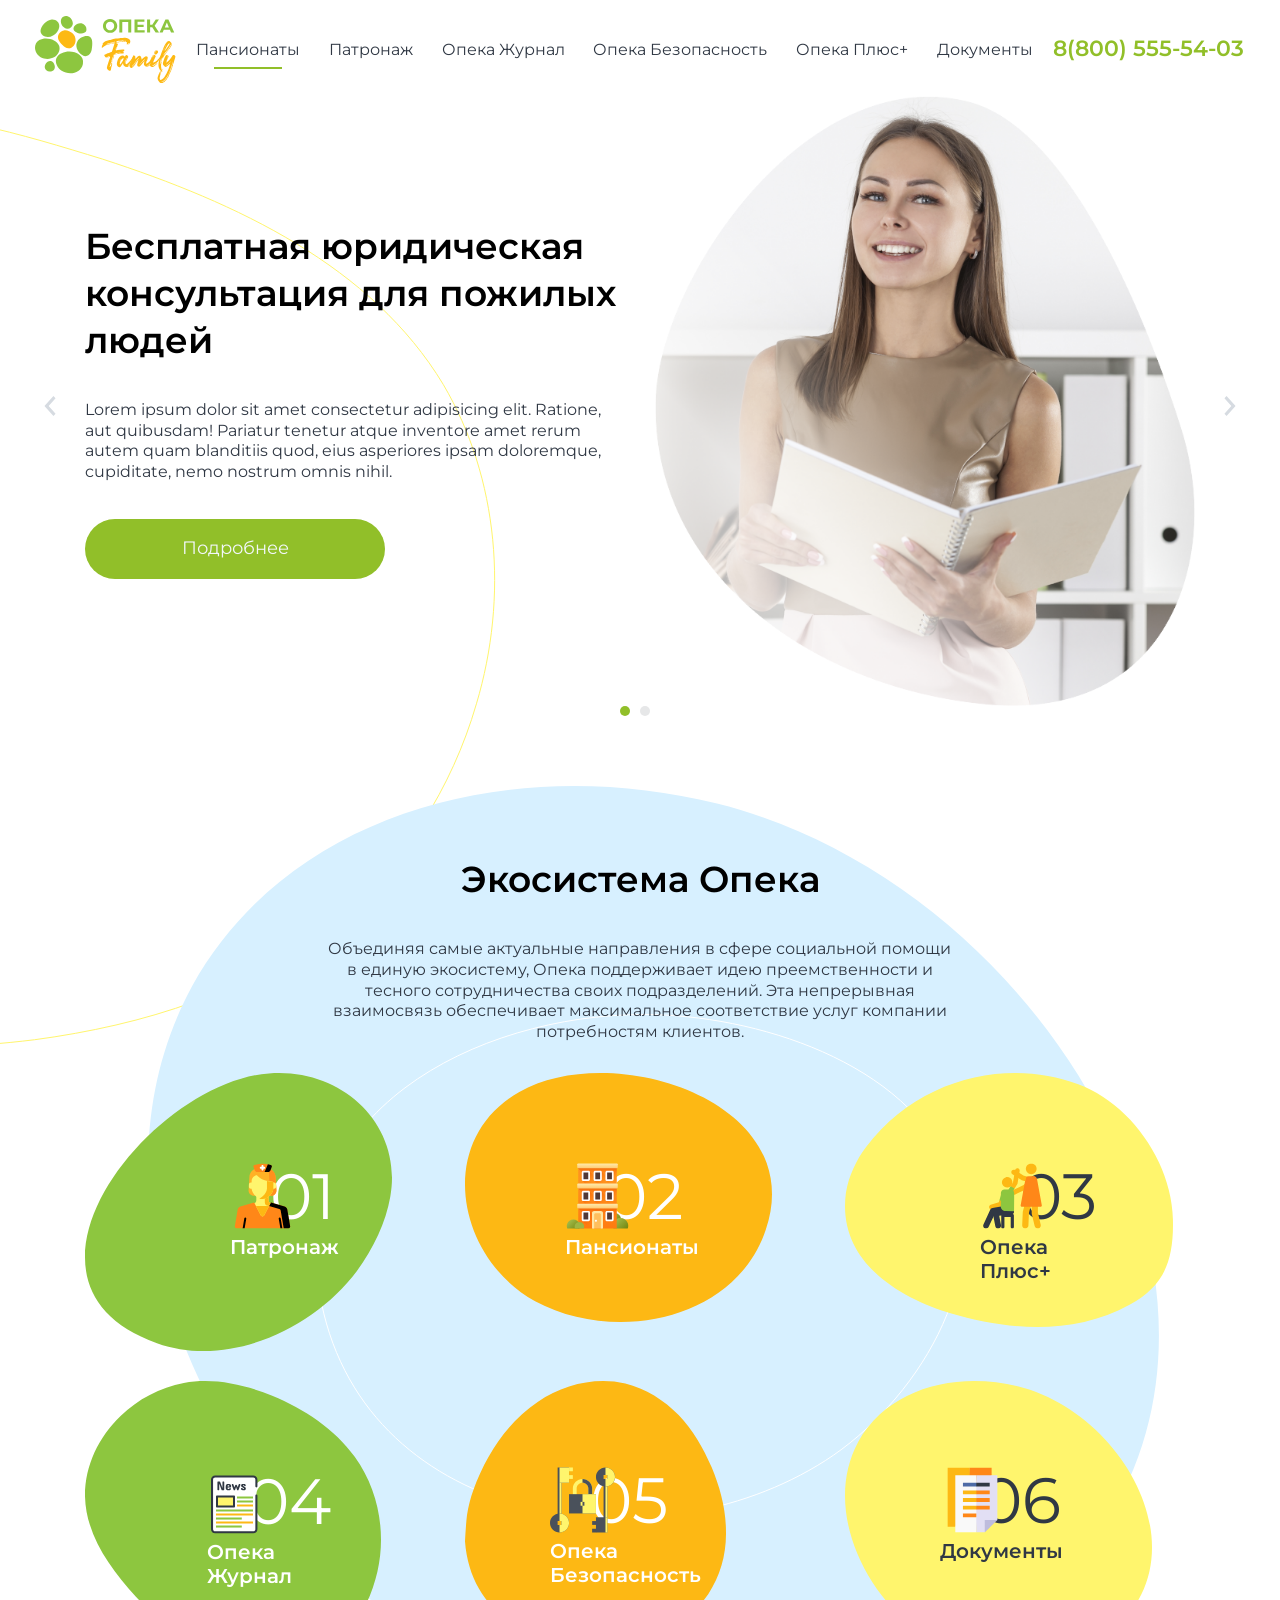
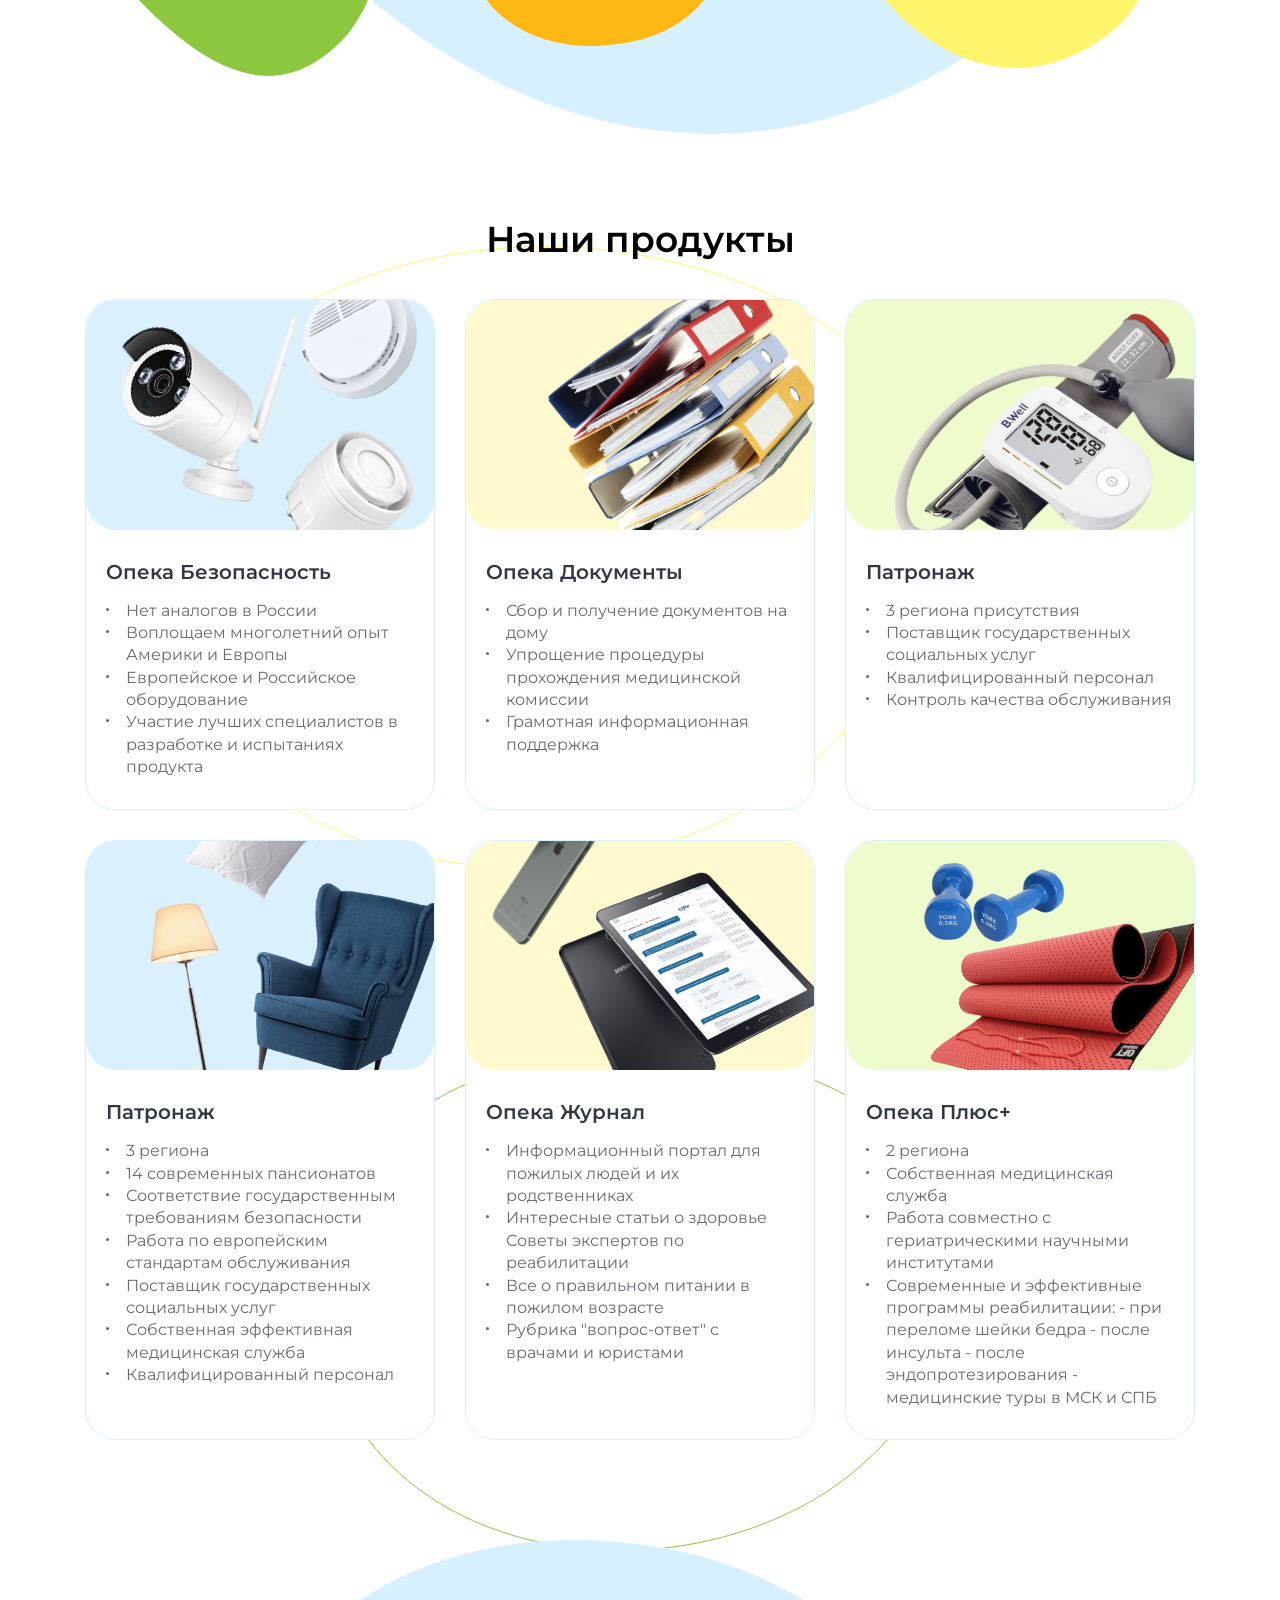
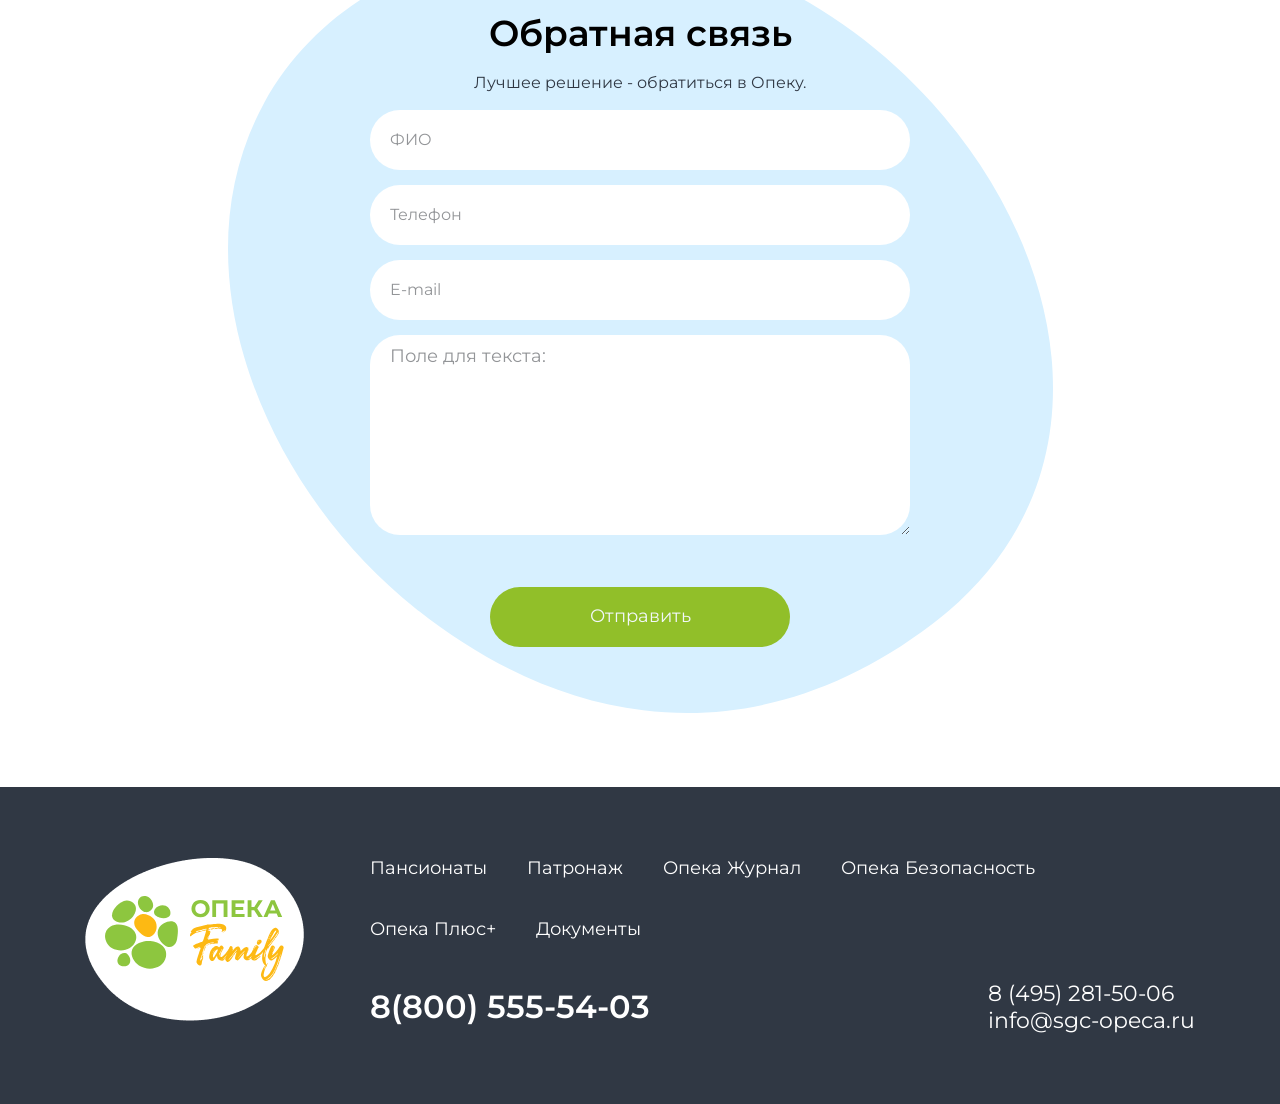
==== commit 60126ab4: "vertical align center in header" ====
--- a/index.html
+++ b/index.html
@@ -27,7 +27,7 @@
 							<div class="header-container">
 								<a href="#" class="logo"></a>
 
-								<nav class="header__menu">
+								<nav class="header__menu align-self-center">
 									<ul>
 										<li class="current"><a href="#">Пансионаты</a></li>
 										<li><a href="#">Патронаж</a></li>
@@ -38,7 +38,7 @@
 									</ul>
 								</nav>
 
-								<div class="phone">
+								<div class="phone align-self-center">
 									<a href="tel:88005555403">8(800) 555-54-03</a>
 								</div>
 	
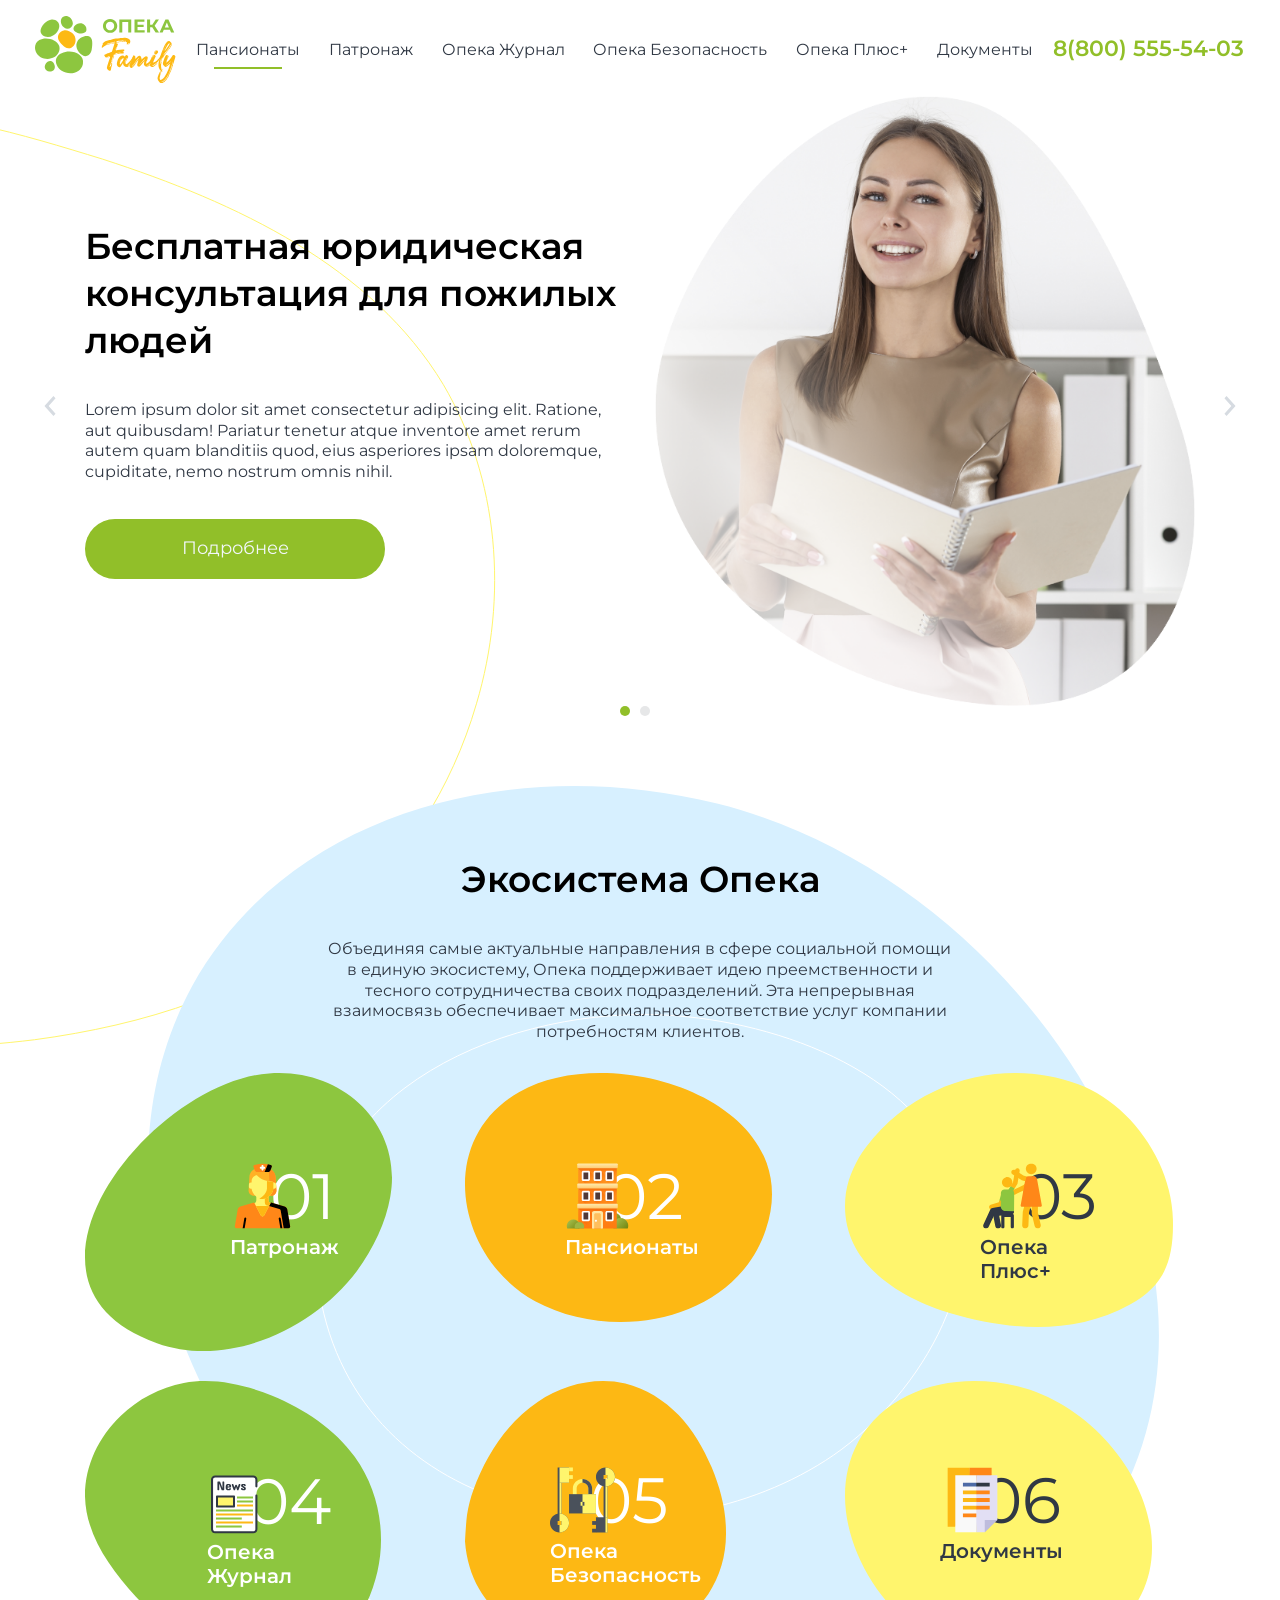
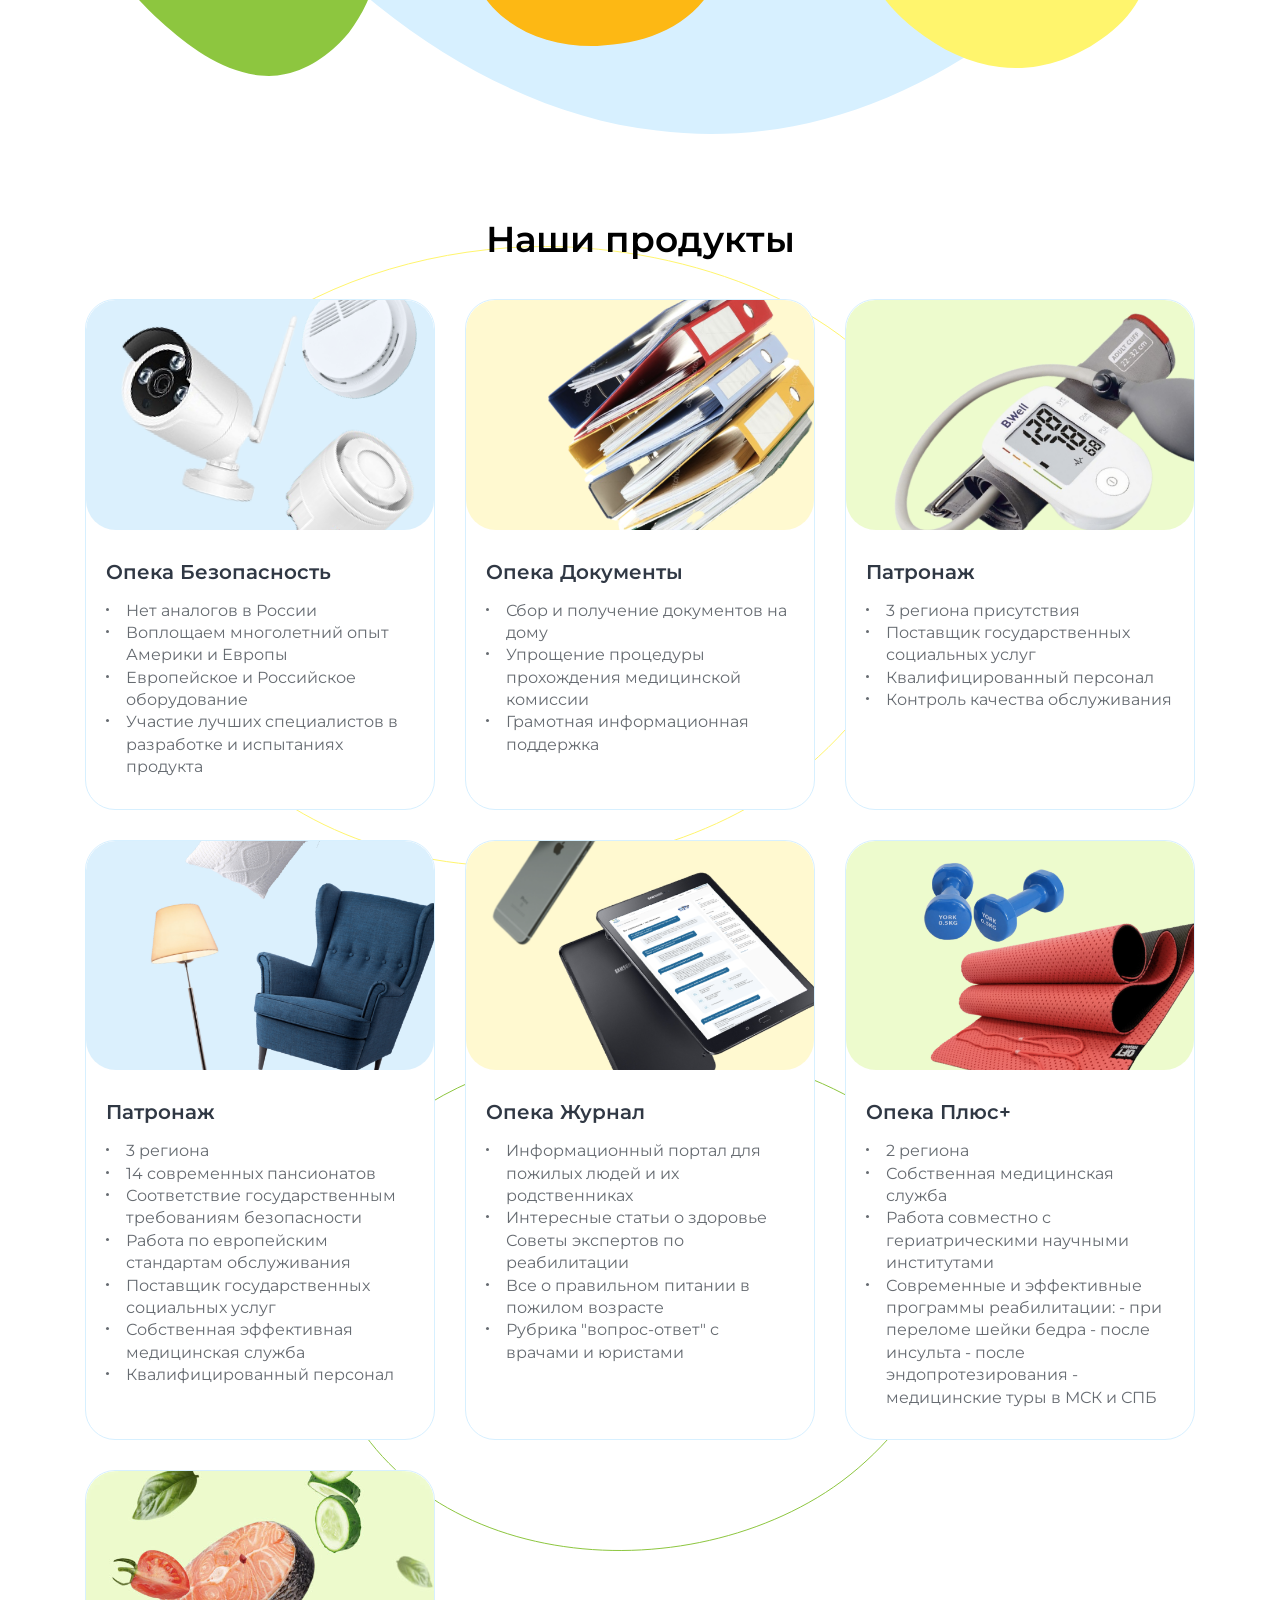
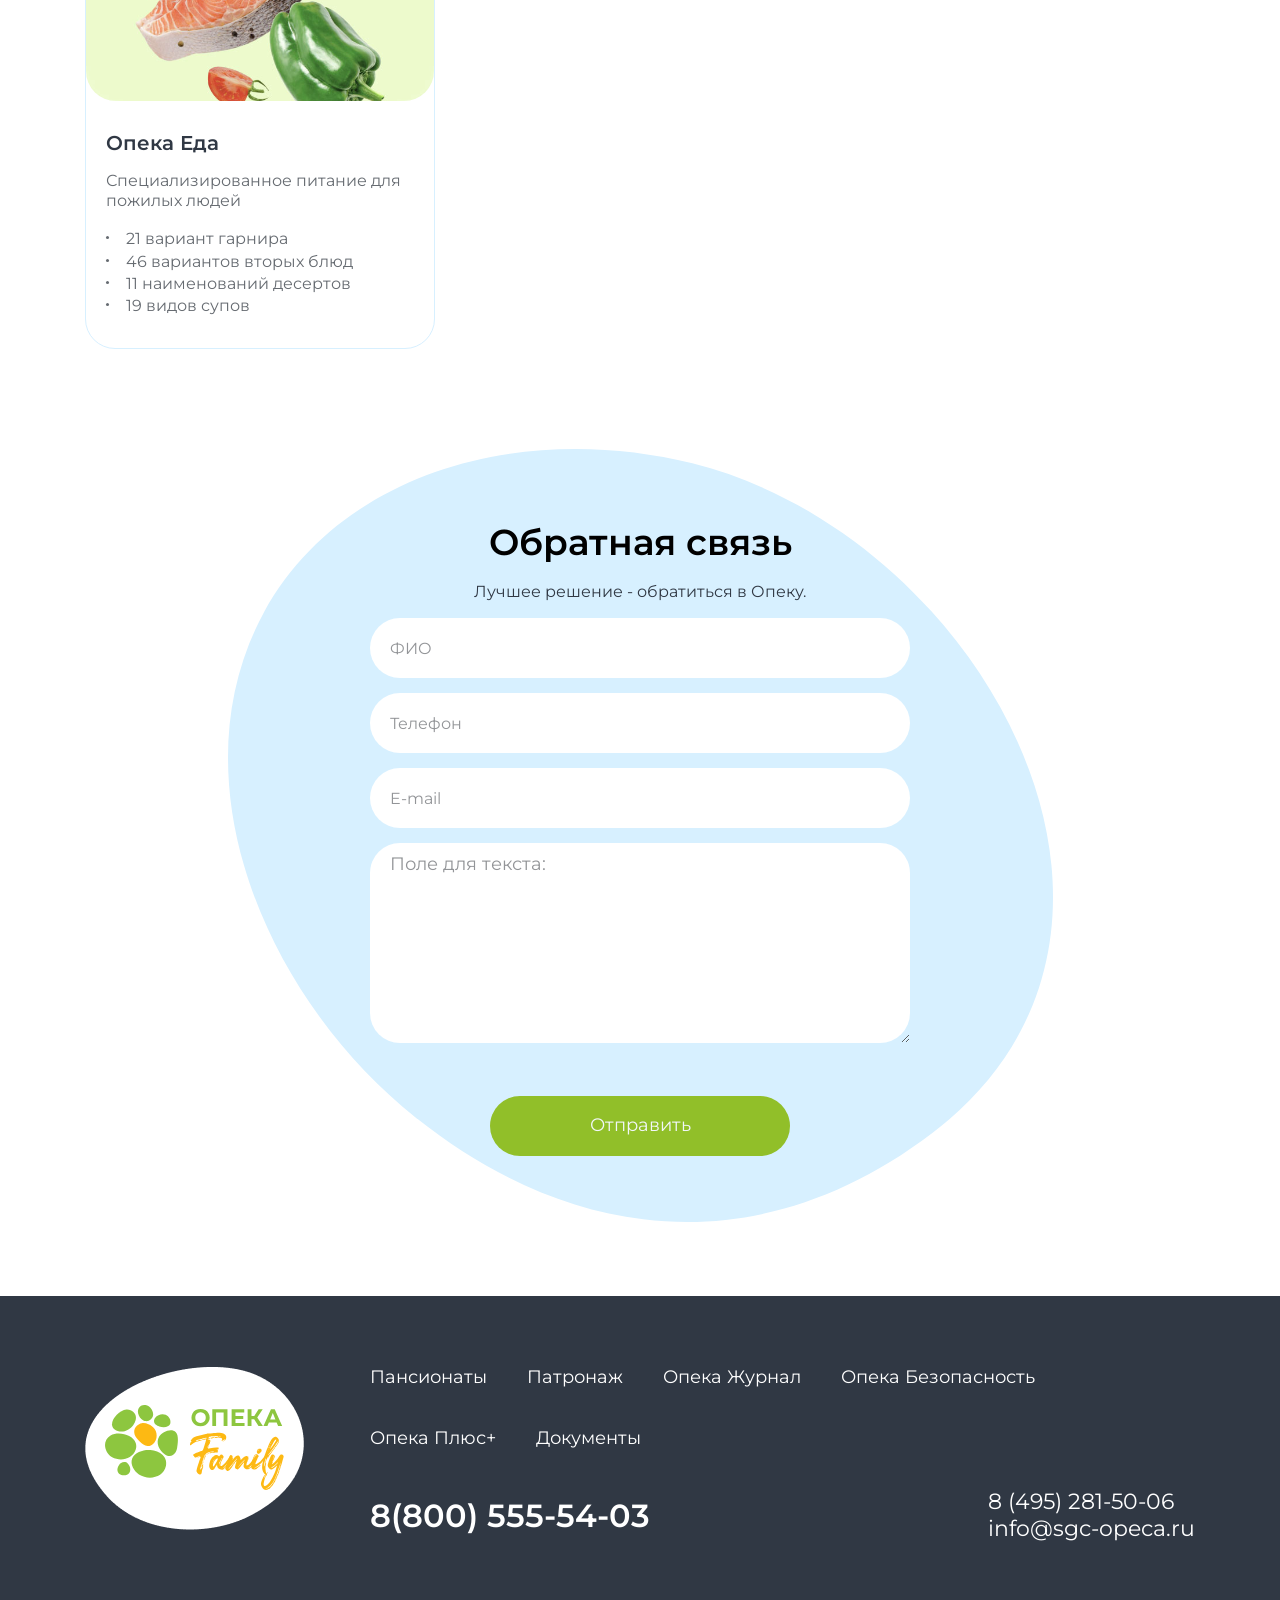
==== commit bf0b6466: "eda product element" ====
--- a/index.html
+++ b/index.html
@@ -316,6 +316,24 @@
 										<li>Собственная медицинская служба </li>
 										<li>Работа совместно с гериатрическими научными институтами </li>
 										<li>Современные и эффективные программы реабилитации: - при переломе шейки бедра - после инсульта - после эндопротезирования - медицинские туры в МСК и СПБ</li>
+									</ul>
+								</div>
+							</div>
+						</div>
+					</div>
+
+					<div class="col-lg-4 col-md-6 col-card">
+						<div class="card">
+							<div class="card__img"><img src="img/eda.jpg" alt=""></div>
+							<div class="card__content">
+								<div class="card__title">Опека Еда</div>
+								<div class="text">
+									<p class="text-grey">Специализированное питание для пожилых людей</p>
+									<ul>
+										<li>21 вариант гарнира</li>
+										<li>46 вариантов вторых блюд</li>
+										<li>11 наименований десертов</li>
+										<li>19 видов супов</li>
 									</ul>
 								</div>
 							</div>
--- a/css/main.min.css
+++ b/css/main.min.css
@@ -1 +1 @@
-@import url(https://fonts.googleapis.com/css?family=Montserrat:400,500,600,800&display=swap);.slick-slider{position:relative;display:block;box-sizing:border-box;-webkit-user-select:none;-moz-user-select:none;-ms-user-select:none;user-select:none;-webkit-touch-callout:none;-khtml-user-select:none;-ms-touch-action:pan-y;touch-action:pan-y;-webkit-tap-highlight-color:transparent}.slick-list{position:relative;display:block;overflow:hidden;margin:0;padding:0}.slick-list:focus{outline:0}.slick-list.dragging{cursor:pointer;cursor:hand}.slick-slider .slick-list,.slick-slider .slick-track{-webkit-transform:translate3d(0,0,0);-moz-transform:translate3d(0,0,0);-ms-transform:translate3d(0,0,0);-o-transform:translate3d(0,0,0);transform:translate3d(0,0,0)}.slick-track{position:relative;top:0;left:0;display:block;margin-left:auto;margin-right:auto}.slick-track:after,.slick-track:before{display:table;content:''}.slick-track:after{clear:both}.slick-loading .slick-track{visibility:hidden}.slick-slide{display:none;float:left;height:100%;min-height:1px}[dir=rtl] .slick-slide{float:right}.slick-slide img{display:block}.slick-slide.slick-loading img{display:none}.slick-slide.dragging img{pointer-events:none}.slick-initialized .slick-slide{display:block}.slick-loading .slick-slide{visibility:hidden}.slick-vertical .slick-slide{display:block;height:auto;border:1px solid transparent}.slick-arrow.slick-hidden{display:none}.logo{display:inline-block;width:141px;min-width:141px;height:67px;background-position:0 0;background-repeat:no-repeat;background-image:url(../img/logo-new.svg)}.wrapper{max-width:1600px;margin-left:auto;margin-right:auto;padding-left:20px;padding-right:20px}.menu-toggler{width:48px;height:48px;background-position:0 0;background-repeat:no-repeat;background-image:url(../img/menu.svg);cursor:pointer;-webkit-transition:.3s ease;-o-transition:.3s ease;transition:.3s ease;display:none}.menu-toggler:hover{opacity:.8}.heading_md{font-weight:600;font-size:36px;line-height:130%;color:#000}.main-wrapper{position:relative;overflow:hidden;width:100%;max-width:100%}.text-center{text-align:center}.pt{padding-top:70px}.pb{padding-bottom:70px}.w-auto{width:auto!important}.text-green{color:#91bf29!important}.btn{background:#91bf29;border-radius:30px;font-size:18px;color:#f2f7fa;border:0;height:60px;width:300px;cursor:pointer;-webkit-transition:.3s ease;-o-transition:.3s ease;transition:.3s ease}.btn:hover{opacity:.8}.btn_secondary{background:#fff;color:#303844;border:2px solid #d7f0ff}a.btn{display:inline-block;line-height:60px;text-decoration:none!important;color:#f2f7fa}a.btn_secondary{background:#fff;color:#303844;border:2px solid #d7f0ff;text-decoration:none;text-align:center}.btn-more{cursor:pointer;font-size:18px;color:#303844;height:60px;width:100%;border:2px solid #303844;border-radius:30px;background-color:transparent}.text{font-size:16px;line-height:130%;color:#303844}.text p.lg{font-size:24px}.text ul li{font-style:normal;font-weight:400;font-size:16px;line-height:140%;color:#666b71;list-style-type:none;padding-left:20px;position:relative}.text ul li:before{content:"";width:3px;height:3px;background-color:#666b71;position:absolute;top:8px;left:0;border-radius:50%}.slick-next,.slick-prev{width:50px;height:50px;border-radius:50%;background-color:rgba(255,255,255,.5);border:0;position:absolute;top:50%;margin-top:-25px;cursor:pointer;display:-webkit-box;display:-webkit-flex;display:-ms-flexbox;display:flex;z-index:10}.slick-next svg,.slick-prev svg{margin:auto}.slick-next svg path,.slick-prev svg path{-webkit-transition:.3s ease;-o-transition:.3s ease;transition:.3s ease}.slick-next:hover svg path,.slick-prev:hover svg path{fill:#91bf29}.slick-prev{left:-60px}.slick-next{right:-60px}.slick-next svg{-webkit-transform:rotate(180deg);-ms-transform:rotate(180deg);transform:rotate(180deg)}.slider .slick-dots{width:100%;display:-webkit-box;display:-webkit-flex;display:-ms-flexbox;display:flex;-webkit-box-pack:center;-webkit-justify-content:center;-ms-flex-pack:center;justify-content:center}.slider .slick-dots li{list-style-type:none;width:10px;height:10px;display:-webkit-inline-box;display:-webkit-inline-flex;display:-ms-inline-flexbox;display:inline-flex;margin-right:10px}.slider .slick-dots li button{border:0;text-indent:-99999px;width:10px;height:10px;border-radius:50%;background-color:#e6e7e8;-webkit-transition:.3s ease;-o-transition:.3s ease;transition:.3s ease;cursor:pointer}.slider .slick-dots li button:hover{background-color:#91bf29}.slider .slick-dots li.slick-active button{background-color:#91bf29}.egg{background-repeat:no-repeat;background-position:0 0;margin-top:30px;display:inline-block}.egg__digit{display:-webkit-box;display:-webkit-flex;display:-ms-flexbox;display:flex}.egg__digit img{position:relative;left:25px}.egg__digit span{font-style:normal;font-weight:400;font-size:64px;line-height:78px;color:#fff}.egg__digit_no-left img{left:0}.egg__title{font-style:normal;font-weight:600;font-size:20px;line-height:24px;color:#fff;text-align:left;width:150px;padding-left:25px}.egg__title_center{text-align:center!important}.egg_black .egg__digit span{color:#303844}.egg_black .egg__title{color:#303844}.egg_1{background-image:url(../img/egg1.svg);width:307px;height:278px;padding-top:84px;padding-left:120px}.egg_2{background-image:url(../img/egg2.svg);width:307px;height:249px;padding-top:84px;padding-left:75px}.egg_3{background-image:url(../img/egg3.svg);width:328px;height:254px;padding-top:84px;padding-left:110px}.egg_4{background-image:url(../img/egg4.svg);width:296px;height:295px;padding-top:81px;padding-left:97px}.egg_5{background-image:url(../img/egg5.svg);width:261px;height:265px;padding-top:80px;padding-left:60px}.egg_6{background-image:url(../img/egg6.svg);width:307px;height:287px;padding-top:80px;padding-left:70px}.egg_1-2{background-image:url(../img/egg1.svg);width:307px;height:278px;padding-top:60px;padding-left:45px}.egg_2-2{background-image:url(../img/egg2.svg);width:307px;height:249px;padding-top:40px;padding-left:35px}.egg_2-2 .egg__title{width:240px}.egg_3-2{background-image:url(../img/egg3.svg);width:328px;height:254px;padding-top:34px;padding-left:40px}.egg_3-2 .egg__title{width:205px}.egg_4-2{background-image:url(../img/egg4.svg);width:296px;height:295px;padding-top:52px;padding-left:37px}.egg_4-2 .egg__title{width:205px}.egg_5-2{background-image:url(../img/egg5.svg);width:261px;height:265px;padding-top:50px;padding-left:0}.egg_6-2{background-image:url(../img/egg6.svg);width:307px;height:287px;padding-top:50px;padding-left:40px}.egg_6-2 .egg__title{width:220px}.egg_01{background-image:url(../img/egg01.svg);width:269px;height:213px}.egg_02{background-image:url(../img/egg02.svg);width:293px;height:255px}.egg_03{background-image:url(../img/egg03.svg);width:301px;height:255px}.egg-1{background-image:url(../img/egg-1.svg);width:330px;height:244px;padding-top:42px;padding-left:60px}.egg-1 .egg__title{margin-top:10px;width:100%}.egg-2{background-image:url(../img/egg-2.svg);width:308px;height:250px;padding-top:42px;padding-left:50px}.egg-2 .egg__title{margin-top:10px;width:100%}.egg-3{background-image:url(../img/egg-3.svg);width:305px;height:194px;padding-top:22px;padding-left:70px}.egg-3 .egg__title{margin-top:10px;width:100%;color:#303844}.egg-3-2{background-image:url(../img/egg-3-2.svg);width:325px;height:282px;padding-top:40px;padding-left:80px}.egg-3-2 .egg__title{margin-top:10px;width:100%;color:#303844}.egg-4{background-image:url(../img/egg-4.svg);width:332px;height:246px;padding-top:32px;padding-left:70px;padding-right:10px}.egg-4 .egg__title{margin-top:10px;width:100%}.egg-6{background-image:url(../img/egg-6.svg);width:314px;height:286px;padding-top:58px;padding-left:62px;padding-right:10px;z-index:0;position:relative}.egg-6 .egg__title{margin-top:10px;width:100%;color:#303844}.egg_v2{padding-top:90px;padding-left:20px}.egg_v2 .egg__title{font-size:18px;font-weight:400;width:100%}.egg_v2 .egg__digit span{font-size:52px;line-height:1.21;text-align:center}.egg_g1{background-image:url(../img/egg-green.svg);width:301px;height:255px}.egg_o1{padding-left:0}.egg_o1 .egg__title{padding-left:0;text-align:center}.egg_o1 .egg__digit{width:100%;text-align:center}.egg_o1 .egg__digit span{display:inline-block;width:100%;font-size:48px;text-align:center}.egg_001{background-image:url(../img/egg001.svg);width:318px;height:269px;padding-left:70px;padding-top:50px}.egg_001 .egg__digit{display:block}.egg_001 .egg__digit img{left:0}.egg_001 .egg__title{width:100%;padding-left:0;line-height:1.2}.egg_002{background-image:url(../img/egg002.svg);width:307px;height:249px;padding-left:70px;padding-top:50px}.egg_002 .egg__digit{display:block}.egg_002 .egg__digit img{left:0}.egg_002 .egg__title{width:100%;padding-left:0;line-height:1.2}.egg_003{background-image:url(../img/egg003.svg);width:269px;height:237px;padding-left:96px;padding-top:60px}.egg_003 .egg__digit{display:block}.egg_003 .egg__digit img{left:0}.egg_003 .egg__title{width:100%;padding-left:0;line-height:1.2;color:#303844}.egg-5{background-image:url(../img/egg-5.svg);width:307px;height:249px;padding-top:50px;padding-left:70px;padding-right:10px}.egg-5 .egg__title{margin-top:10px;width:100%}.card{border:1px solid #d7f0ff;border-radius:30px;overflow:hidden;height:100%;background-color:#fff}.card__img img{border-radius:30px;max-width:100%;height:auto}.card__title{font-style:normal;font-weight:600;font-size:20px;line-height:24px;color:#303844;margin-bottom:16px}.card__content{padding:30px 20px}.card__content .text{min-height:2.6em}.card .btn{width:100%;margin-top:10px}.col-card{margin-bottom:30px}.form__input{background:#fff;border-radius:30px;width:100%;height:60px;border:0;padding-left:20px;padding-right:20px;margin-bottom:15px}.form__text{background:#fff;border-radius:30px;width:100%;height:60px;border:0;font-size:18px;padding-left:20px;padding-right:20px;padding-top:10px;padding-bottom:10px;height:200px;margin-bottom:20px}.form .btn{margin-left:auto;margin-right:auto;display:block;margin-top:27px}.form .input-inline{width:100px;display:inline-block;height:50px;border:2px solid #d7f0ff;border-radius:30px;padding-left:10px;padding-right:10px}.form .check-btn{display:inline-block;position:relative;padding-left:30px;margin-bottom:20px;cursor:pointer;font-size:16px;color:#2a2a2a;-webkit-user-select:none;-moz-user-select:none;-ms-user-select:none;user-select:none;margin-right:20px}.form .check-btn input{position:absolute;opacity:0;cursor:pointer;height:0;width:0}.form .check-btn .checkmark{position:absolute;top:0;left:0;height:20px;width:20px;background-color:#fff;border-radius:50%;border:2px solid #d7f0ff}.form .check-btn .checkmark:after{content:"";position:absolute;width:10px;height:10px;top:50%;left:50%;margin-left:-5px;margin-top:-5px;background-color:#d7f0ff;border-radius:50%}.form .check-btn:hover input~.checkmark{background-color:#fff}.form .check-btn input:checked~.checkmark{background-color:#fff}.form .check-btn input:checked~.checkmark:after{display:block}.form .check-btn .checkmark:after{display:none}.form select{width:100%;border:2px solid #d7f0ff;height:50px;border-radius:30px;padding-left:20px;-moz-appearance:none;-webkit-appearance:none;appearance:none;background-repeat:no-repeat;background-image:url(../img/arr-select.svg);background-position:96% center}.list{font-size:18px;line-height:140%;color:#303844;padding-left:28px;background-repeat:no-repeat;background-position:0 0;margin-top:60px}.list_1{background-image:url(../img/point1.svg)}.list_2{background-image:url(../img/point2.svg)}.list_3{background-image:url(../img/point3.svg)}.list_4{background-image:url(../img/point4.svg)}.list_5{background-image:url(../img/point5.svg)}.list_6{background-image:url(../img/point6.svg)}.feedback__item{height:100%;border:1px solid #d7f0ff;border-radius:40px;padding-left:20px;padding-right:20px;padding-top:40px;padding-bottom:40px}.feedback__item-tags{margin-bottom:16px}.feedback__item-tags a{text-decoration:none;font-size:14px;line-height:17px;color:#91bf29}.feedback__item-title{font-weight:600;font-size:22px;line-height:27px;color:#36474f;margin-bottom:16px}.feedback__item-text{font-size:18px;line-height:22px;color:#36474f}.feedback__item{margin-left:10px;margin-right:10px}.city{font-weight:600;font-size:22px;line-height:27px;text-align:center;color:#666b71}.section_region .heading{margin-bottom:16px}.section_region .row-1{margin-top:60px}.point{position:relative;width:67px;height:67px;border-radius:50%;display:inline-block}.point:after{content:"";display:block;width:27px;height:27px;border-radius:50%;position:absolute;left:50%;top:50%;margin-top:-13.5px;margin-left:-13.5px;border:1px solid #fff}.point_1{background-color:rgba(145,192,43,.18)}.point_1:after{background-color:#91c02b}.point_2{background-color:rgba(253,184,20,.18)}.point_2:after{background-color:#fdb814}.point_3{background-color:rgba(48,56,68,.18)}.point_3:after{background-color:#303844}.form-order__input,.form-order__text{width:100%;height:60px;border:2px solid #d7f0ff;border-radius:30px;padding-left:20px;padding-right:20px;font-size:18px;color:#303844;margin-bottom:30px;-webkit-transition:.3s ease;-o-transition:.3s ease;transition:.3s ease;margin-bottom:10px!important}.form-order__input:focus,.form-order__text:focus{border-color:#d7f0ff;background-color:#d7f0ff}.form-order__input_h-50,.form-order__text_h-50{height:50px}.form-order__input_fz-16,.form-order__text_fz-16{font-size:16px}.form-order .radios p{padding:0;margin:0}.form-order .radios label{margin-bottom:10px;width:100%;background-color:#fff;font-size:18px;color:#8e8e8e;border-radius:50px;position:relative;padding-right:20px;padding-left:45px;padding-top:12px;padding-bottom:11px;border:2px solid #d7f0ff}.form-order .radios [type=radio]:checked,.form-order .radios [type=radio]:not(:checked){position:absolute;left:-9999px}.form-order .radios [type=radio]:checked+label{color:#303844}.form-order .radios [type=radio]:checked+label,.form-order .radios [type=radio]:not(:checked)+label{position:relative;cursor:pointer;display:inline-block}.form-order .radios [type=radio]:checked+label:after,.form-order .radios [type=radio]:not(:checked)+label:after{content:'';width:20px;height:20px;background-repeat:no-repeat;background-position:0 0;background-image:url(../img/active.svg);position:absolute;top:50%;margin-top:-10px;left:20px;-webkit-transform:rotate(0);-ms-transform:rotate(0);transform:rotate(0)}.form-order .radios [type=radio]:not(:checked)+label:after{background-image:url(../img/common.svg);-webkit-transform:rotate(45deg);-ms-transform:rotate(45deg);transform:rotate(45deg)}.form-order .radios [type=radio]:checked+label{background-color:#d7f0ff}.step-block{background-color:#fff;display:-webkit-box;display:-webkit-flex;display:-ms-flexbox;display:flex;-webkit-box-orient:vertical;-webkit-box-direction:normal;-webkit-flex-direction:column;-ms-flex-direction:column;flex-direction:column;height:100%;padding:30px;width:349px;position:relative;border:2px solid #d7f0ff;border-radius:30px;text-align:right;min-height:303px}.step-block__title{text-align:center;font-size:18px;color:#303844;margin-bottom:32px}.steps .btn{width:-webkit-calc(100%);width:calc(100%)}.steps__item{height:100%}.steps__item .step-block{width:100%!important}.steps__item-inner{padding-left:12.5px;padding-right:12.5px;position:relative}.steps__item-inner:after{content:"";display:block;width:16px;height:25px;position:absolute;top:50%;margin-top:-12.5px;right:-9px;background-repeat:no-repeat;background-position:0 0;background-image:url(../img/arr.svg);-webkit-transform:rotate(-90deg);-ms-transform:rotate(-90deg);transform:rotate(-90deg)}.steps__item:last-child .steps__item-inner:after{display:none}.filter-btn{cursor:pointer;font-size:18px;line-height:22px;color:#303844;background-color:#d7f0ff;height:50px;border-radius:30px;width:100%;border:0;padding-left:30px;text-align:left;padding-right:60px;position:relative}.filter-btn:before{content:'';width:21px;height:21px;background-repeat:no-repeat;background-image:url(../img/filter.svg);position:absolute;top:15px;right:30px}.search-btn{font-size:18px;line-height:36px;color:#f2f7fa;background-color:#91bf29;width:100%;height:60px;border-radius:30px;border:0;display:inline-block;background-repeat:no-repeat;background-position:65% center;background-image:url(../img/search.svg)}.form-filter .search-btn{margin-bottom:30px;display:none}.filter{margin-bottom:20px}.filter .filter-btn{display:block}.filter__row{font-size:16px;color:#2a2a2a;margin-top:20px}.filter__inner{display:none}.filter__hide{cursor:pointer;text-align:center;margin-top:30px;font-size:18px;line-height:22px;color:#666b71}.filter.active{padding-left:10px;padding-right:10px;padding-top:20px;padding-bottom:30px;border:1px solid #d7f0ff;border-radius:30px}.filter.active .filter-btn{display:none}.filter.active .filter__inner{display:block}.badge{padding-left:20px;padding-right:20px;padding-top:18px;padding-bottom:18px;border-radius:30px;display:-webkit-inline-box;display:-webkit-inline-flex;display:-ms-inline-flexbox;display:inline-flex;margin-right:10px}.badge__icon{width:24px;height:24px;margin-right:10px}.badge__text{font-size:18px;color:#fff}.badge_green{background-color:#91bf29}.badge_blue{background-color:#076197}.badge_gray{background-color:#f2f7fa;border:1px solid #91bf29}.badge_gray .badge__text{color:#666b71}.text-block.text-hidden .btn-more{margin-top:12px;display:none}.text-block.text-hidden.text_hidden .text{max-height:none!important;overflow:visible!important}.text-block.text-hidden.text_hidden .text:after{display:none}.text-block.text-hidden.text_hidden .btn-more{display:none}.gallery__item{padding-left:10px;padding-right:10px}.gallery__item img{max-width:100%;height:auto;border-radius:30px;overflow:hidden}.tour3d{margin-top:30px;border-radius:30px;background-image:url(../img/3d.jpg);text-align:center;padding:30px}.tour3d__icon{display:-webkit-box;display:-webkit-flex;display:-ms-flexbox;display:flex;margin-left:auto;margin-right:auto;width:126px;height:126px;background:-o-radial-gradient(15.87% 0,107.54% 107.54%,#fff 0,rgba(255,255,255,0) 100%);background:radial-gradient(107.54% 107.54% at 15.87% 0,#fff 0,rgba(255,255,255,0) 100%);-webkit-backdrop-filter:blur(4px);backdrop-filter:blur(4px);border-radius:50%;margin-bottom:16px}.tour3d__icon svg{margin:auto}.block-acc{border:2px solid #a4ddff;border-radius:30px;-webkit-user-select:none;-moz-user-select:none;-ms-user-select:none;user-select:none;margin-bottom:20px}.block-acc__close{width:20px;height:20px;position:absolute;top:37px;right:20px}.block-acc__title{padding-top:32px;padding-bottom:32px;font-weight:600;font-size:22px;line-height:27px;color:#303844;padding-right:50px;padding-left:20px;position:relative;cursor:pointer}.block-acc__text{font-size:18px;line-height:1.5;color:#303844;padding:0 20px;display:none}.block-acc.active{border-color:#91bf29}.block-acc.active .block-acc__text{display:block}.block-acc.active .block-acc__close svg{-webkit-transform:rotate(45deg);-ms-transform:rotate(45deg);transform:rotate(45deg)}.block-acc.active .block-acc__close svg path{fill:#91bf29}.table{overflow-x:auto;border-radius:30px;background-color:#fff;border:2px solid #d7f0ff}.table table th{font-weight:500;font-size:18px;line-height:140%;color:#303844;border-right:2px solid #d7f0ff;padding-bottom:35px;padding-top:35px;padding-left:20px;padding-right:20px;border-bottom:2px solid #d7f0ff}.table table th:last-child{border-right:0}.table table td{font-size:18px;line-height:140%;color:#666b71;border-right:2px solid #d7f0ff;padding-top:28px;padding-bottom:28px;padding-left:20px;padding-right:20px;border-bottom:2px solid #d7f0ff}.table table td:last-child{border-right:0}.table table tr:last-child td{border-bottom:none}.file{border-radius:30px;padding:32px;border:2px solid #d7f0ff;display:inline-block;text-decoration:none!important}.file__icon{width:120px;height:120px;border-radius:50%;background-color:#d7f0ff;display:-webkit-box;display:-webkit-flex;display:-ms-flexbox;display:flex;margin-left:auto;margin-right:auto}.file__icon svg{margin:auto}.file__text{margin-top:16px;font-size:24px;line-height:30px;text-align:center;color:#303844}.tariff-list{display:-webkit-box;display:-webkit-flex;display:-ms-flexbox;display:flex}.tariff-list__item{border:1px solid #d7f0ff;border-radius:30px;padding-left:15px;padding-right:15px;padding-top:32px;text-align:center;margin-left:5px;margin-right:5px;-webkit-transition:.3s ease;-o-transition:.3s ease;transition:.3s ease;padding-bottom:180px;position:relative}.tariff-list__item-heading{font-size:22px;line-height:1.22;text-align:center;color:#303844;margin-bottom:24px;font-weight:600}.tariff-list__item-text{font-size:18px;line-height:2;color:#303844}.tariff-list__item-price{margin-top:24px;margin-bottom:24px;font-size:32px;line-height:1.21;text-align:center;color:#076197;bottom:94px;position:absolute;width:-webkit-calc(100% - 30px);width:calc(100% - 30px);left:15px}.tariff-list__item .btn{display:inline-block;width:-webkit-calc(100% - 30px);width:calc(100% - 30px);position:absolute;left:15px;bottom:32px}.tariff-list__item:hover{border-color:#91bf29}.service-list{display:-webkit-box;display:-webkit-flex;display:-ms-flexbox;display:flex;-webkit-flex-wrap:wrap;-ms-flex-wrap:wrap;flex-wrap:wrap;-webkit-justify-content:space-around;-ms-flex-pack:distribute;justify-content:space-around}.service-list__item{font-style:normal;font-weight:400;font-size:24px;line-height:1.2;color:#303844;text-decoration:none!important;width:-webkit-calc(33.3333% - 20px);width:calc(33.3333% - 20px);border-radius:30px;border:1px solid #a4ddff;-webkit-transition:.3s ease;-o-transition:.3s ease;transition:.3s ease;height:110px;display:-webkit-box;display:-webkit-flex;display:-ms-flexbox;display:flex;background-color:#fff;padding-left:50px;padding-right:30px;margin-bottom:20px;position:relative}.service-list__item:before{content:'';display:block;width:10px;height:17px;background-repeat:no-repeat;background-position:0 0;position:absolute;left:30px;top:50%;margin-top:-8.5px;background-image:url(../img/q.svg)}.service-list__item span{margin-top:auto;margin-bottom:auto}.service-list__item_lg{width:-webkit-calc(50% - 20px);width:calc(50% - 20px)}.service-list__item:hover{border-color:#91bf29}*,::after,::before{-webkit-box-sizing:border-box;box-sizing:border-box}html{font-family:sans-serif;line-height:1.15;-webkit-text-size-adjust:100%;-ms-text-size-adjust:100%;-ms-overflow-style:scrollbar;-webkit-tap-highlight-color:transparent}@-ms-viewport{width:device-width}article,aside,dialog,figcaption,figure,footer,header,hgroup,main,nav,section{display:block}body{margin:0;font-family:-apple-system,BlinkMacSystemFont,"Segoe UI",Roboto,"Helvetica Neue",Arial,sans-serif,"Apple Color Emoji","Segoe UI Emoji","Segoe UI Symbol";font-size:1rem;font-weight:400;line-height:1.5;color:#212529;text-align:left;background-color:#fff}[tabindex="-1"]:focus{outline:0!important}hr{-webkit-box-sizing:content-box;box-sizing:content-box;height:0;overflow:visible}h1,h2,h3,h4,h5,h6{margin-top:0;margin-bottom:.5rem}p{margin-top:0;margin-bottom:1rem}abbr[data-original-title],abbr[title]{text-decoration:underline;-webkit-text-decoration:underline dotted;text-decoration:underline dotted;cursor:help;border-bottom:0}address{margin-bottom:1rem;font-style:normal;line-height:inherit}dl,ol,ul{margin-top:0;margin-bottom:1rem}ol ol,ol ul,ul ol,ul ul{margin-bottom:0}dt{font-weight:700}dd{margin-bottom:.5rem;margin-left:0}blockquote{margin:0 0 1rem}dfn{font-style:italic}b,strong{font-weight:bolder}small{font-size:80%}sub,sup{position:relative;font-size:75%;line-height:0;vertical-align:baseline}sub{bottom:-.25em}sup{top:-.5em}a{color:#007bff;text-decoration:none;background-color:transparent;-webkit-text-decoration-skip:objects}a:hover{color:#0056b3;text-decoration:underline}a:not([href]):not([tabindex]){color:inherit;text-decoration:none}a:not([href]):not([tabindex]):focus,a:not([href]):not([tabindex]):hover{color:inherit;text-decoration:none}a:not([href]):not([tabindex]):focus{outline:0}code,kbd,pre,samp{font-family:monospace,monospace;font-size:1em}pre{margin-top:0;margin-bottom:1rem;overflow:auto;-ms-overflow-style:scrollbar}figure{margin:0 0 1rem}img{vertical-align:middle;border-style:none}svg:not(:root){overflow:hidden}table{border-collapse:collapse}caption{padding-top:.75rem;padding-bottom:.75rem;color:#6c757d;text-align:left;caption-side:bottom}th{text-align:inherit}label{display:inline-block;margin-bottom:.5rem}button{border-radius:0}button:focus{outline:1px dotted;outline:5px auto -webkit-focus-ring-color}button,input,optgroup,select,textarea{margin:0;font-family:inherit;font-size:inherit;line-height:inherit}button,input{overflow:visible}button,select{text-transform:none}[type=reset],[type=submit],button,html [type=button]{-webkit-appearance:button}[type=button]::-moz-focus-inner,[type=reset]::-moz-focus-inner,[type=submit]::-moz-focus-inner,button::-moz-focus-inner{padding:0;border-style:none}input[type=checkbox],input[type=radio]{-webkit-box-sizing:border-box;box-sizing:border-box;padding:0}input[type=date],input[type=datetime-local],input[type=month],input[type=time]{-webkit-appearance:listbox}textarea{overflow:auto;resize:vertical}fieldset{min-width:0;padding:0;margin:0;border:0}legend{display:block;width:100%;max-width:100%;padding:0;margin-bottom:.5rem;font-size:1.5rem;line-height:inherit;color:inherit;white-space:normal}progress{vertical-align:baseline}[type=number]::-webkit-inner-spin-button,[type=number]::-webkit-outer-spin-button{height:auto}[type=search]{outline-offset:-2px;-webkit-appearance:none}[type=search]::-webkit-search-cancel-button,[type=search]::-webkit-search-decoration{-webkit-appearance:none}::-webkit-file-upload-button{font:inherit;-webkit-appearance:button}output{display:inline-block}summary{display:list-item;cursor:pointer}template{display:none}[hidden]{display:none!important}@-ms-viewport{width:device-width}html{-webkit-box-sizing:border-box;box-sizing:border-box;-ms-overflow-style:scrollbar}*,::after,::before{-webkit-box-sizing:inherit;box-sizing:inherit}.container{width:100%;padding-right:15px;padding-left:15px;margin-right:auto;margin-left:auto}@media (min-width:576px){.container{max-width:540px}}@media (min-width:768px){.container{max-width:720px}}@media (min-width:992px){.container{max-width:960px}}@media (min-width:1200px){.container{max-width:1140px}}.container-fluid{width:100%;padding-right:15px;padding-left:15px;margin-right:auto;margin-left:auto}.row{display:-webkit-box;display:-webkit-flex;display:-ms-flexbox;display:flex;-webkit-flex-wrap:wrap;-ms-flex-wrap:wrap;flex-wrap:wrap;margin-right:-15px;margin-left:-15px}.no-gutters{margin-right:0;margin-left:0}.no-gutters>.col,.no-gutters>[class*=col-]{padding-right:0;padding-left:0}.col,.col-1,.col-10,.col-11,.col-12,.col-2,.col-3,.col-4,.col-5,.col-6,.col-7,.col-8,.col-9,.col-auto,.col-lg,.col-lg-1,.col-lg-10,.col-lg-11,.col-lg-12,.col-lg-2,.col-lg-3,.col-lg-4,.col-lg-5,.col-lg-6,.col-lg-7,.col-lg-8,.col-lg-9,.col-lg-auto,.col-md,.col-md-1,.col-md-10,.col-md-11,.col-md-12,.col-md-2,.col-md-3,.col-md-4,.col-md-5,.col-md-6,.col-md-7,.col-md-8,.col-md-9,.col-md-auto,.col-sm,.col-sm-1,.col-sm-10,.col-sm-11,.col-sm-12,.col-sm-2,.col-sm-3,.col-sm-4,.col-sm-5,.col-sm-6,.col-sm-7,.col-sm-8,.col-sm-9,.col-sm-auto,.col-xl,.col-xl-1,.col-xl-10,.col-xl-11,.col-xl-12,.col-xl-2,.col-xl-3,.col-xl-4,.col-xl-5,.col-xl-6,.col-xl-7,.col-xl-8,.col-xl-9,.col-xl-auto{position:relative;width:100%;min-height:1px;padding-right:15px;padding-left:15px}.col{-webkit-flex-basis:0;-ms-flex-preferred-size:0;flex-basis:0;-webkit-box-flex:1;-webkit-flex-grow:1;-ms-flex-positive:1;flex-grow:1;max-width:100%}.col-auto{-webkit-box-flex:0;-webkit-flex:0 0 auto;-ms-flex:0 0 auto;flex:0 0 auto;width:auto;max-width:none}.col-1{-webkit-box-flex:0;-webkit-flex:0 0 8.33333%;-ms-flex:0 0 8.33333%;flex:0 0 8.33333%;max-width:8.33333%}.col-2{-webkit-box-flex:0;-webkit-flex:0 0 16.66667%;-ms-flex:0 0 16.66667%;flex:0 0 16.66667%;max-width:16.66667%}.col-3{-webkit-box-flex:0;-webkit-flex:0 0 25%;-ms-flex:0 0 25%;flex:0 0 25%;max-width:25%}.col-4{-webkit-box-flex:0;-webkit-flex:0 0 33.33333%;-ms-flex:0 0 33.33333%;flex:0 0 33.33333%;max-width:33.33333%}.col-5{-webkit-box-flex:0;-webkit-flex:0 0 41.66667%;-ms-flex:0 0 41.66667%;flex:0 0 41.66667%;max-width:41.66667%}.col-6{-webkit-box-flex:0;-webkit-flex:0 0 50%;-ms-flex:0 0 50%;flex:0 0 50%;max-width:50%}.col-7{-webkit-box-flex:0;-webkit-flex:0 0 58.33333%;-ms-flex:0 0 58.33333%;flex:0 0 58.33333%;max-width:58.33333%}.col-8{-webkit-box-flex:0;-webkit-flex:0 0 66.66667%;-ms-flex:0 0 66.66667%;flex:0 0 66.66667%;max-width:66.66667%}.col-9{-webkit-box-flex:0;-webkit-flex:0 0 75%;-ms-flex:0 0 75%;flex:0 0 75%;max-width:75%}.col-10{-webkit-box-flex:0;-webkit-flex:0 0 83.33333%;-ms-flex:0 0 83.33333%;flex:0 0 83.33333%;max-width:83.33333%}.col-11{-webkit-box-flex:0;-webkit-flex:0 0 91.66667%;-ms-flex:0 0 91.66667%;flex:0 0 91.66667%;max-width:91.66667%}.col-12{-webkit-box-flex:0;-webkit-flex:0 0 100%;-ms-flex:0 0 100%;flex:0 0 100%;max-width:100%}.order-first{-webkit-box-ordinal-group:0;-webkit-order:-1;-ms-flex-order:-1;order:-1}.order-last{-webkit-box-ordinal-group:14;-webkit-order:13;-ms-flex-order:13;order:13}.order-0{-webkit-box-ordinal-group:1;-webkit-order:0;-ms-flex-order:0;order:0}.order-1{-webkit-box-ordinal-group:2;-webkit-order:1;-ms-flex-order:1;order:1}.order-2{-webkit-box-ordinal-group:3;-webkit-order:2;-ms-flex-order:2;order:2}.order-3{-webkit-box-ordinal-group:4;-webkit-order:3;-ms-flex-order:3;order:3}.order-4{-webkit-box-ordinal-group:5;-webkit-order:4;-ms-flex-order:4;order:4}.order-5{-webkit-box-ordinal-group:6;-webkit-order:5;-ms-flex-order:5;order:5}.order-6{-webkit-box-ordinal-group:7;-webkit-order:6;-ms-flex-order:6;order:6}.order-7{-webkit-box-ordinal-group:8;-webkit-order:7;-ms-flex-order:7;order:7}.order-8{-webkit-box-ordinal-group:9;-webkit-order:8;-ms-flex-order:8;order:8}.order-9{-webkit-box-ordinal-group:10;-webkit-order:9;-ms-flex-order:9;order:9}.order-10{-webkit-box-ordinal-group:11;-webkit-order:10;-ms-flex-order:10;order:10}.order-11{-webkit-box-ordinal-group:12;-webkit-order:11;-ms-flex-order:11;order:11}.order-12{-webkit-box-ordinal-group:13;-webkit-order:12;-ms-flex-order:12;order:12}.offset-1{margin-left:8.33333%}.offset-2{margin-left:16.66667%}.offset-3{margin-left:25%}.offset-4{margin-left:33.33333%}.offset-5{margin-left:41.66667%}.offset-6{margin-left:50%}.offset-7{margin-left:58.33333%}.offset-8{margin-left:66.66667%}.offset-9{margin-left:75%}.offset-10{margin-left:83.33333%}.offset-11{margin-left:91.66667%}@media (min-width:576px){.col-sm{-webkit-flex-basis:0;-ms-flex-preferred-size:0;flex-basis:0;-webkit-box-flex:1;-webkit-flex-grow:1;-ms-flex-positive:1;flex-grow:1;max-width:100%}.col-sm-auto{-webkit-box-flex:0;-webkit-flex:0 0 auto;-ms-flex:0 0 auto;flex:0 0 auto;width:auto;max-width:none}.col-sm-1{-webkit-box-flex:0;-webkit-flex:0 0 8.33333%;-ms-flex:0 0 8.33333%;flex:0 0 8.33333%;max-width:8.33333%}.col-sm-2{-webkit-box-flex:0;-webkit-flex:0 0 16.66667%;-ms-flex:0 0 16.66667%;flex:0 0 16.66667%;max-width:16.66667%}.col-sm-3{-webkit-box-flex:0;-webkit-flex:0 0 25%;-ms-flex:0 0 25%;flex:0 0 25%;max-width:25%}.col-sm-4{-webkit-box-flex:0;-webkit-flex:0 0 33.33333%;-ms-flex:0 0 33.33333%;flex:0 0 33.33333%;max-width:33.33333%}.col-sm-5{-webkit-box-flex:0;-webkit-flex:0 0 41.66667%;-ms-flex:0 0 41.66667%;flex:0 0 41.66667%;max-width:41.66667%}.col-sm-6{-webkit-box-flex:0;-webkit-flex:0 0 50%;-ms-flex:0 0 50%;flex:0 0 50%;max-width:50%}.col-sm-7{-webkit-box-flex:0;-webkit-flex:0 0 58.33333%;-ms-flex:0 0 58.33333%;flex:0 0 58.33333%;max-width:58.33333%}.col-sm-8{-webkit-box-flex:0;-webkit-flex:0 0 66.66667%;-ms-flex:0 0 66.66667%;flex:0 0 66.66667%;max-width:66.66667%}.col-sm-9{-webkit-box-flex:0;-webkit-flex:0 0 75%;-ms-flex:0 0 75%;flex:0 0 75%;max-width:75%}.col-sm-10{-webkit-box-flex:0;-webkit-flex:0 0 83.33333%;-ms-flex:0 0 83.33333%;flex:0 0 83.33333%;max-width:83.33333%}.col-sm-11{-webkit-box-flex:0;-webkit-flex:0 0 91.66667%;-ms-flex:0 0 91.66667%;flex:0 0 91.66667%;max-width:91.66667%}.col-sm-12{-webkit-box-flex:0;-webkit-flex:0 0 100%;-ms-flex:0 0 100%;flex:0 0 100%;max-width:100%}.order-sm-first{-webkit-box-ordinal-group:0;-webkit-order:-1;-ms-flex-order:-1;order:-1}.order-sm-last{-webkit-box-ordinal-group:14;-webkit-order:13;-ms-flex-order:13;order:13}.order-sm-0{-webkit-box-ordinal-group:1;-webkit-order:0;-ms-flex-order:0;order:0}.order-sm-1{-webkit-box-ordinal-group:2;-webkit-order:1;-ms-flex-order:1;order:1}.order-sm-2{-webkit-box-ordinal-group:3;-webkit-order:2;-ms-flex-order:2;order:2}.order-sm-3{-webkit-box-ordinal-group:4;-webkit-order:3;-ms-flex-order:3;order:3}.order-sm-4{-webkit-box-ordinal-group:5;-webkit-order:4;-ms-flex-order:4;order:4}.order-sm-5{-webkit-box-ordinal-group:6;-webkit-order:5;-ms-flex-order:5;order:5}.order-sm-6{-webkit-box-ordinal-group:7;-webkit-order:6;-ms-flex-order:6;order:6}.order-sm-7{-webkit-box-ordinal-group:8;-webkit-order:7;-ms-flex-order:7;order:7}.order-sm-8{-webkit-box-ordinal-group:9;-webkit-order:8;-ms-flex-order:8;order:8}.order-sm-9{-webkit-box-ordinal-group:10;-webkit-order:9;-ms-flex-order:9;order:9}.order-sm-10{-webkit-box-ordinal-group:11;-webkit-order:10;-ms-flex-order:10;order:10}.order-sm-11{-webkit-box-ordinal-group:12;-webkit-order:11;-ms-flex-order:11;order:11}.order-sm-12{-webkit-box-ordinal-group:13;-webkit-order:12;-ms-flex-order:12;order:12}.offset-sm-0{margin-left:0}.offset-sm-1{margin-left:8.33333%}.offset-sm-2{margin-left:16.66667%}.offset-sm-3{margin-left:25%}.offset-sm-4{margin-left:33.33333%}.offset-sm-5{margin-left:41.66667%}.offset-sm-6{margin-left:50%}.offset-sm-7{margin-left:58.33333%}.offset-sm-8{margin-left:66.66667%}.offset-sm-9{margin-left:75%}.offset-sm-10{margin-left:83.33333%}.offset-sm-11{margin-left:91.66667%}}@media (min-width:768px){.col-md{-webkit-flex-basis:0;-ms-flex-preferred-size:0;flex-basis:0;-webkit-box-flex:1;-webkit-flex-grow:1;-ms-flex-positive:1;flex-grow:1;max-width:100%}.col-md-auto{-webkit-box-flex:0;-webkit-flex:0 0 auto;-ms-flex:0 0 auto;flex:0 0 auto;width:auto;max-width:none}.col-md-1{-webkit-box-flex:0;-webkit-flex:0 0 8.33333%;-ms-flex:0 0 8.33333%;flex:0 0 8.33333%;max-width:8.33333%}.col-md-2{-webkit-box-flex:0;-webkit-flex:0 0 16.66667%;-ms-flex:0 0 16.66667%;flex:0 0 16.66667%;max-width:16.66667%}.col-md-3{-webkit-box-flex:0;-webkit-flex:0 0 25%;-ms-flex:0 0 25%;flex:0 0 25%;max-width:25%}.col-md-4{-webkit-box-flex:0;-webkit-flex:0 0 33.33333%;-ms-flex:0 0 33.33333%;flex:0 0 33.33333%;max-width:33.33333%}.col-md-5{-webkit-box-flex:0;-webkit-flex:0 0 41.66667%;-ms-flex:0 0 41.66667%;flex:0 0 41.66667%;max-width:41.66667%}.col-md-6{-webkit-box-flex:0;-webkit-flex:0 0 50%;-ms-flex:0 0 50%;flex:0 0 50%;max-width:50%}.col-md-7{-webkit-box-flex:0;-webkit-flex:0 0 58.33333%;-ms-flex:0 0 58.33333%;flex:0 0 58.33333%;max-width:58.33333%}.col-md-8{-webkit-box-flex:0;-webkit-flex:0 0 66.66667%;-ms-flex:0 0 66.66667%;flex:0 0 66.66667%;max-width:66.66667%}.col-md-9{-webkit-box-flex:0;-webkit-flex:0 0 75%;-ms-flex:0 0 75%;flex:0 0 75%;max-width:75%}.col-md-10{-webkit-box-flex:0;-webkit-flex:0 0 83.33333%;-ms-flex:0 0 83.33333%;flex:0 0 83.33333%;max-width:83.33333%}.col-md-11{-webkit-box-flex:0;-webkit-flex:0 0 91.66667%;-ms-flex:0 0 91.66667%;flex:0 0 91.66667%;max-width:91.66667%}.col-md-12{-webkit-box-flex:0;-webkit-flex:0 0 100%;-ms-flex:0 0 100%;flex:0 0 100%;max-width:100%}.order-md-first{-webkit-box-ordinal-group:0;-webkit-order:-1;-ms-flex-order:-1;order:-1}.order-md-last{-webkit-box-ordinal-group:14;-webkit-order:13;-ms-flex-order:13;order:13}.order-md-0{-webkit-box-ordinal-group:1;-webkit-order:0;-ms-flex-order:0;order:0}.order-md-1{-webkit-box-ordinal-group:2;-webkit-order:1;-ms-flex-order:1;order:1}.order-md-2{-webkit-box-ordinal-group:3;-webkit-order:2;-ms-flex-order:2;order:2}.order-md-3{-webkit-box-ordinal-group:4;-webkit-order:3;-ms-flex-order:3;order:3}.order-md-4{-webkit-box-ordinal-group:5;-webkit-order:4;-ms-flex-order:4;order:4}.order-md-5{-webkit-box-ordinal-group:6;-webkit-order:5;-ms-flex-order:5;order:5}.order-md-6{-webkit-box-ordinal-group:7;-webkit-order:6;-ms-flex-order:6;order:6}.order-md-7{-webkit-box-ordinal-group:8;-webkit-order:7;-ms-flex-order:7;order:7}.order-md-8{-webkit-box-ordinal-group:9;-webkit-order:8;-ms-flex-order:8;order:8}.order-md-9{-webkit-box-ordinal-group:10;-webkit-order:9;-ms-flex-order:9;order:9}.order-md-10{-webkit-box-ordinal-group:11;-webkit-order:10;-ms-flex-order:10;order:10}.order-md-11{-webkit-box-ordinal-group:12;-webkit-order:11;-ms-flex-order:11;order:11}.order-md-12{-webkit-box-ordinal-group:13;-webkit-order:12;-ms-flex-order:12;order:12}.offset-md-0{margin-left:0}.offset-md-1{margin-left:8.33333%}.offset-md-2{margin-left:16.66667%}.offset-md-3{margin-left:25%}.offset-md-4{margin-left:33.33333%}.offset-md-5{margin-left:41.66667%}.offset-md-6{margin-left:50%}.offset-md-7{margin-left:58.33333%}.offset-md-8{margin-left:66.66667%}.offset-md-9{margin-left:75%}.offset-md-10{margin-left:83.33333%}.offset-md-11{margin-left:91.66667%}}@media (min-width:992px){.col-lg{-webkit-flex-basis:0;-ms-flex-preferred-size:0;flex-basis:0;-webkit-box-flex:1;-webkit-flex-grow:1;-ms-flex-positive:1;flex-grow:1;max-width:100%}.col-lg-auto{-webkit-box-flex:0;-webkit-flex:0 0 auto;-ms-flex:0 0 auto;flex:0 0 auto;width:auto;max-width:none}.col-lg-1{-webkit-box-flex:0;-webkit-flex:0 0 8.33333%;-ms-flex:0 0 8.33333%;flex:0 0 8.33333%;max-width:8.33333%}.col-lg-2{-webkit-box-flex:0;-webkit-flex:0 0 16.66667%;-ms-flex:0 0 16.66667%;flex:0 0 16.66667%;max-width:16.66667%}.col-lg-3{-webkit-box-flex:0;-webkit-flex:0 0 25%;-ms-flex:0 0 25%;flex:0 0 25%;max-width:25%}.col-lg-4{-webkit-box-flex:0;-webkit-flex:0 0 33.33333%;-ms-flex:0 0 33.33333%;flex:0 0 33.33333%;max-width:33.33333%}.col-lg-5{-webkit-box-flex:0;-webkit-flex:0 0 41.66667%;-ms-flex:0 0 41.66667%;flex:0 0 41.66667%;max-width:41.66667%}.col-lg-6{-webkit-box-flex:0;-webkit-flex:0 0 50%;-ms-flex:0 0 50%;flex:0 0 50%;max-width:50%}.col-lg-7{-webkit-box-flex:0;-webkit-flex:0 0 58.33333%;-ms-flex:0 0 58.33333%;flex:0 0 58.33333%;max-width:58.33333%}.col-lg-8{-webkit-box-flex:0;-webkit-flex:0 0 66.66667%;-ms-flex:0 0 66.66667%;flex:0 0 66.66667%;max-width:66.66667%}.col-lg-9{-webkit-box-flex:0;-webkit-flex:0 0 75%;-ms-flex:0 0 75%;flex:0 0 75%;max-width:75%}.col-lg-10{-webkit-box-flex:0;-webkit-flex:0 0 83.33333%;-ms-flex:0 0 83.33333%;flex:0 0 83.33333%;max-width:83.33333%}.col-lg-11{-webkit-box-flex:0;-webkit-flex:0 0 91.66667%;-ms-flex:0 0 91.66667%;flex:0 0 91.66667%;max-width:91.66667%}.col-lg-12{-webkit-box-flex:0;-webkit-flex:0 0 100%;-ms-flex:0 0 100%;flex:0 0 100%;max-width:100%}.order-lg-first{-webkit-box-ordinal-group:0;-webkit-order:-1;-ms-flex-order:-1;order:-1}.order-lg-last{-webkit-box-ordinal-group:14;-webkit-order:13;-ms-flex-order:13;order:13}.order-lg-0{-webkit-box-ordinal-group:1;-webkit-order:0;-ms-flex-order:0;order:0}.order-lg-1{-webkit-box-ordinal-group:2;-webkit-order:1;-ms-flex-order:1;order:1}.order-lg-2{-webkit-box-ordinal-group:3;-webkit-order:2;-ms-flex-order:2;order:2}.order-lg-3{-webkit-box-ordinal-group:4;-webkit-order:3;-ms-flex-order:3;order:3}.order-lg-4{-webkit-box-ordinal-group:5;-webkit-order:4;-ms-flex-order:4;order:4}.order-lg-5{-webkit-box-ordinal-group:6;-webkit-order:5;-ms-flex-order:5;order:5}.order-lg-6{-webkit-box-ordinal-group:7;-webkit-order:6;-ms-flex-order:6;order:6}.order-lg-7{-webkit-box-ordinal-group:8;-webkit-order:7;-ms-flex-order:7;order:7}.order-lg-8{-webkit-box-ordinal-group:9;-webkit-order:8;-ms-flex-order:8;order:8}.order-lg-9{-webkit-box-ordinal-group:10;-webkit-order:9;-ms-flex-order:9;order:9}.order-lg-10{-webkit-box-ordinal-group:11;-webkit-order:10;-ms-flex-order:10;order:10}.order-lg-11{-webkit-box-ordinal-group:12;-webkit-order:11;-ms-flex-order:11;order:11}.order-lg-12{-webkit-box-ordinal-group:13;-webkit-order:12;-ms-flex-order:12;order:12}.offset-lg-0{margin-left:0}.offset-lg-1{margin-left:8.33333%}.offset-lg-2{margin-left:16.66667%}.offset-lg-3{margin-left:25%}.offset-lg-4{margin-left:33.33333%}.offset-lg-5{margin-left:41.66667%}.offset-lg-6{margin-left:50%}.offset-lg-7{margin-left:58.33333%}.offset-lg-8{margin-left:66.66667%}.offset-lg-9{margin-left:75%}.offset-lg-10{margin-left:83.33333%}.offset-lg-11{margin-left:91.66667%}}@media (min-width:1200px){.col-xl{-webkit-flex-basis:0;-ms-flex-preferred-size:0;flex-basis:0;-webkit-box-flex:1;-webkit-flex-grow:1;-ms-flex-positive:1;flex-grow:1;max-width:100%}.col-xl-auto{-webkit-box-flex:0;-webkit-flex:0 0 auto;-ms-flex:0 0 auto;flex:0 0 auto;width:auto;max-width:none}.col-xl-1{-webkit-box-flex:0;-webkit-flex:0 0 8.33333%;-ms-flex:0 0 8.33333%;flex:0 0 8.33333%;max-width:8.33333%}.col-xl-2{-webkit-box-flex:0;-webkit-flex:0 0 16.66667%;-ms-flex:0 0 16.66667%;flex:0 0 16.66667%;max-width:16.66667%}.col-xl-3{-webkit-box-flex:0;-webkit-flex:0 0 25%;-ms-flex:0 0 25%;flex:0 0 25%;max-width:25%}.col-xl-4{-webkit-box-flex:0;-webkit-flex:0 0 33.33333%;-ms-flex:0 0 33.33333%;flex:0 0 33.33333%;max-width:33.33333%}.col-xl-5{-webkit-box-flex:0;-webkit-flex:0 0 41.66667%;-ms-flex:0 0 41.66667%;flex:0 0 41.66667%;max-width:41.66667%}.col-xl-6{-webkit-box-flex:0;-webkit-flex:0 0 50%;-ms-flex:0 0 50%;flex:0 0 50%;max-width:50%}.col-xl-7{-webkit-box-flex:0;-webkit-flex:0 0 58.33333%;-ms-flex:0 0 58.33333%;flex:0 0 58.33333%;max-width:58.33333%}.col-xl-8{-webkit-box-flex:0;-webkit-flex:0 0 66.66667%;-ms-flex:0 0 66.66667%;flex:0 0 66.66667%;max-width:66.66667%}.col-xl-9{-webkit-box-flex:0;-webkit-flex:0 0 75%;-ms-flex:0 0 75%;flex:0 0 75%;max-width:75%}.col-xl-10{-webkit-box-flex:0;-webkit-flex:0 0 83.33333%;-ms-flex:0 0 83.33333%;flex:0 0 83.33333%;max-width:83.33333%}.col-xl-11{-webkit-box-flex:0;-webkit-flex:0 0 91.66667%;-ms-flex:0 0 91.66667%;flex:0 0 91.66667%;max-width:91.66667%}.col-xl-12{-webkit-box-flex:0;-webkit-flex:0 0 100%;-ms-flex:0 0 100%;flex:0 0 100%;max-width:100%}.order-xl-first{-webkit-box-ordinal-group:0;-webkit-order:-1;-ms-flex-order:-1;order:-1}.order-xl-last{-webkit-box-ordinal-group:14;-webkit-order:13;-ms-flex-order:13;order:13}.order-xl-0{-webkit-box-ordinal-group:1;-webkit-order:0;-ms-flex-order:0;order:0}.order-xl-1{-webkit-box-ordinal-group:2;-webkit-order:1;-ms-flex-order:1;order:1}.order-xl-2{-webkit-box-ordinal-group:3;-webkit-order:2;-ms-flex-order:2;order:2}.order-xl-3{-webkit-box-ordinal-group:4;-webkit-order:3;-ms-flex-order:3;order:3}.order-xl-4{-webkit-box-ordinal-group:5;-webkit-order:4;-ms-flex-order:4;order:4}.order-xl-5{-webkit-box-ordinal-group:6;-webkit-order:5;-ms-flex-order:5;order:5}.order-xl-6{-webkit-box-ordinal-group:7;-webkit-order:6;-ms-flex-order:6;order:6}.order-xl-7{-webkit-box-ordinal-group:8;-webkit-order:7;-ms-flex-order:7;order:7}.order-xl-8{-webkit-box-ordinal-group:9;-webkit-order:8;-ms-flex-order:8;order:8}.order-xl-9{-webkit-box-ordinal-group:10;-webkit-order:9;-ms-flex-order:9;order:9}.order-xl-10{-webkit-box-ordinal-group:11;-webkit-order:10;-ms-flex-order:10;order:10}.order-xl-11{-webkit-box-ordinal-group:12;-webkit-order:11;-ms-flex-order:11;order:11}.order-xl-12{-webkit-box-ordinal-group:13;-webkit-order:12;-ms-flex-order:12;order:12}.offset-xl-0{margin-left:0}.offset-xl-1{margin-left:8.33333%}.offset-xl-2{margin-left:16.66667%}.offset-xl-3{margin-left:25%}.offset-xl-4{margin-left:33.33333%}.offset-xl-5{margin-left:41.66667%}.offset-xl-6{margin-left:50%}.offset-xl-7{margin-left:58.33333%}.offset-xl-8{margin-left:66.66667%}.offset-xl-9{margin-left:75%}.offset-xl-10{margin-left:83.33333%}.offset-xl-11{margin-left:91.66667%}}.d-none{display:none!important}.d-inline{display:inline!important}.d-inline-block{display:inline-block!important}.d-block{display:block!important}.d-table{display:table!important}.d-table-row{display:table-row!important}.d-table-cell{display:table-cell!important}.d-flex{display:-webkit-box!important;display:-webkit-flex!important;display:-ms-flexbox!important;display:flex!important}.d-inline-flex{display:-webkit-inline-box!important;display:-webkit-inline-flex!important;display:-ms-inline-flexbox!important;display:inline-flex!important}@media (min-width:576px){.d-sm-none{display:none!important}.d-sm-inline{display:inline!important}.d-sm-inline-block{display:inline-block!important}.d-sm-block{display:block!important}.d-sm-table{display:table!important}.d-sm-table-row{display:table-row!important}.d-sm-table-cell{display:table-cell!important}.d-sm-flex{display:-webkit-box!important;display:-webkit-flex!important;display:-ms-flexbox!important;display:flex!important}.d-sm-inline-flex{display:-webkit-inline-box!important;display:-webkit-inline-flex!important;display:-ms-inline-flexbox!important;display:inline-flex!important}}@media (min-width:768px){.d-md-none{display:none!important}.d-md-inline{display:inline!important}.d-md-inline-block{display:inline-block!important}.d-md-block{display:block!important}.d-md-table{display:table!important}.d-md-table-row{display:table-row!important}.d-md-table-cell{display:table-cell!important}.d-md-flex{display:-webkit-box!important;display:-webkit-flex!important;display:-ms-flexbox!important;display:flex!important}.d-md-inline-flex{display:-webkit-inline-box!important;display:-webkit-inline-flex!important;display:-ms-inline-flexbox!important;display:inline-flex!important}}@media (min-width:992px){.d-lg-none{display:none!important}.d-lg-inline{display:inline!important}.d-lg-inline-block{display:inline-block!important}.d-lg-block{display:block!important}.d-lg-table{display:table!important}.d-lg-table-row{display:table-row!important}.d-lg-table-cell{display:table-cell!important}.d-lg-flex{display:-webkit-box!important;display:-webkit-flex!important;display:-ms-flexbox!important;display:flex!important}.d-lg-inline-flex{display:-webkit-inline-box!important;display:-webkit-inline-flex!important;display:-ms-inline-flexbox!important;display:inline-flex!important}}@media (min-width:1200px){.d-xl-none{display:none!important}.d-xl-inline{display:inline!important}.d-xl-inline-block{display:inline-block!important}.d-xl-block{display:block!important}.d-xl-table{display:table!important}.d-xl-table-row{display:table-row!important}.d-xl-table-cell{display:table-cell!important}.d-xl-flex{display:-webkit-box!important;display:-webkit-flex!important;display:-ms-flexbox!important;display:flex!important}.d-xl-inline-flex{display:-webkit-inline-box!important;display:-webkit-inline-flex!important;display:-ms-inline-flexbox!important;display:inline-flex!important}}@media print{.d-print-none{display:none!important}.d-print-inline{display:inline!important}.d-print-inline-block{display:inline-block!important}.d-print-block{display:block!important}.d-print-table{display:table!important}.d-print-table-row{display:table-row!important}.d-print-table-cell{display:table-cell!important}.d-print-flex{display:-webkit-box!important;display:-webkit-flex!important;display:-ms-flexbox!important;display:flex!important}.d-print-inline-flex{display:-webkit-inline-box!important;display:-webkit-inline-flex!important;display:-ms-inline-flexbox!important;display:inline-flex!important}}.flex-row{-webkit-box-orient:horizontal!important;-webkit-box-direction:normal!important;-webkit-flex-direction:row!important;-ms-flex-direction:row!important;flex-direction:row!important}.flex-column{-webkit-box-orient:vertical!important;-webkit-box-direction:normal!important;-webkit-flex-direction:column!important;-ms-flex-direction:column!important;flex-direction:column!important}.flex-row-reverse{-webkit-box-orient:horizontal!important;-webkit-box-direction:reverse!important;-webkit-flex-direction:row-reverse!important;-ms-flex-direction:row-reverse!important;flex-direction:row-reverse!important}.flex-column-reverse{-webkit-box-orient:vertical!important;-webkit-box-direction:reverse!important;-webkit-flex-direction:column-reverse!important;-ms-flex-direction:column-reverse!important;flex-direction:column-reverse!important}.flex-wrap{-webkit-flex-wrap:wrap!important;-ms-flex-wrap:wrap!important;flex-wrap:wrap!important}.flex-nowrap{-webkit-flex-wrap:nowrap!important;-ms-flex-wrap:nowrap!important;flex-wrap:nowrap!important}.flex-wrap-reverse{-webkit-flex-wrap:wrap-reverse!important;-ms-flex-wrap:wrap-reverse!important;flex-wrap:wrap-reverse!important}.justify-content-start{-webkit-box-pack:start!important;-webkit-justify-content:flex-start!important;-ms-flex-pack:start!important;justify-content:flex-start!important}.justify-content-end{-webkit-box-pack:end!important;-webkit-justify-content:flex-end!important;-ms-flex-pack:end!important;justify-content:flex-end!important}.justify-content-center{-webkit-box-pack:center!important;-webkit-justify-content:center!important;-ms-flex-pack:center!important;justify-content:center!important}.justify-content-between{-webkit-box-pack:justify!important;-webkit-justify-content:space-between!important;-ms-flex-pack:justify!important;justify-content:space-between!important}.justify-content-around{-webkit-justify-content:space-around!important;-ms-flex-pack:distribute!important;justify-content:space-around!important}.align-items-start{-webkit-box-align:start!important;-webkit-align-items:flex-start!important;-ms-flex-align:start!important;align-items:flex-start!important}.align-items-end{-webkit-box-align:end!important;-webkit-align-items:flex-end!important;-ms-flex-align:end!important;align-items:flex-end!important}.align-items-center{-webkit-box-align:center!important;-webkit-align-items:center!important;-ms-flex-align:center!important;align-items:center!important}.align-items-baseline{-webkit-box-align:baseline!important;-webkit-align-items:baseline!important;-ms-flex-align:baseline!important;align-items:baseline!important}.align-items-stretch{-webkit-box-align:stretch!important;-webkit-align-items:stretch!important;-ms-flex-align:stretch!important;align-items:stretch!important}.align-content-start{-webkit-align-content:flex-start!important;-ms-flex-line-pack:start!important;align-content:flex-start!important}.align-content-end{-webkit-align-content:flex-end!important;-ms-flex-line-pack:end!important;align-content:flex-end!important}.align-content-center{-webkit-align-content:center!important;-ms-flex-line-pack:center!important;align-content:center!important}.align-content-between{-webkit-align-content:space-between!important;-ms-flex-line-pack:justify!important;align-content:space-between!important}.align-content-around{-webkit-align-content:space-around!important;-ms-flex-line-pack:distribute!important;align-content:space-around!important}.align-content-stretch{-webkit-align-content:stretch!important;-ms-flex-line-pack:stretch!important;align-content:stretch!important}.align-self-auto{-webkit-align-self:auto!important;-ms-flex-item-align:auto!important;align-self:auto!important}.align-self-start{-webkit-align-self:flex-start!important;-ms-flex-item-align:start!important;align-self:flex-start!important}.align-self-end{-webkit-align-self:flex-end!important;-ms-flex-item-align:end!important;align-self:flex-end!important}.align-self-center{-webkit-align-self:center!important;-ms-flex-item-align:center!important;align-self:center!important}.align-self-baseline{-webkit-align-self:baseline!important;-ms-flex-item-align:baseline!important;align-self:baseline!important}.align-self-stretch{-webkit-align-self:stretch!important;-ms-flex-item-align:stretch!important;align-self:stretch!important}@media (min-width:576px){.flex-sm-row{-webkit-box-orient:horizontal!important;-webkit-box-direction:normal!important;-webkit-flex-direction:row!important;-ms-flex-direction:row!important;flex-direction:row!important}.flex-sm-column{-webkit-box-orient:vertical!important;-webkit-box-direction:normal!important;-webkit-flex-direction:column!important;-ms-flex-direction:column!important;flex-direction:column!important}.flex-sm-row-reverse{-webkit-box-orient:horizontal!important;-webkit-box-direction:reverse!important;-webkit-flex-direction:row-reverse!important;-ms-flex-direction:row-reverse!important;flex-direction:row-reverse!important}.flex-sm-column-reverse{-webkit-box-orient:vertical!important;-webkit-box-direction:reverse!important;-webkit-flex-direction:column-reverse!important;-ms-flex-direction:column-reverse!important;flex-direction:column-reverse!important}.flex-sm-wrap{-webkit-flex-wrap:wrap!important;-ms-flex-wrap:wrap!important;flex-wrap:wrap!important}.flex-sm-nowrap{-webkit-flex-wrap:nowrap!important;-ms-flex-wrap:nowrap!important;flex-wrap:nowrap!important}.flex-sm-wrap-reverse{-webkit-flex-wrap:wrap-reverse!important;-ms-flex-wrap:wrap-reverse!important;flex-wrap:wrap-reverse!important}.justify-content-sm-start{-webkit-box-pack:start!important;-webkit-justify-content:flex-start!important;-ms-flex-pack:start!important;justify-content:flex-start!important}.justify-content-sm-end{-webkit-box-pack:end!important;-webkit-justify-content:flex-end!important;-ms-flex-pack:end!important;justify-content:flex-end!important}.justify-content-sm-center{-webkit-box-pack:center!important;-webkit-justify-content:center!important;-ms-flex-pack:center!important;justify-content:center!important}.justify-content-sm-between{-webkit-box-pack:justify!important;-webkit-justify-content:space-between!important;-ms-flex-pack:justify!important;justify-content:space-between!important}.justify-content-sm-around{-webkit-justify-content:space-around!important;-ms-flex-pack:distribute!important;justify-content:space-around!important}.align-items-sm-start{-webkit-box-align:start!important;-webkit-align-items:flex-start!important;-ms-flex-align:start!important;align-items:flex-start!important}.align-items-sm-end{-webkit-box-align:end!important;-webkit-align-items:flex-end!important;-ms-flex-align:end!important;align-items:flex-end!important}.align-items-sm-center{-webkit-box-align:center!important;-webkit-align-items:center!important;-ms-flex-align:center!important;align-items:center!important}.align-items-sm-baseline{-webkit-box-align:baseline!important;-webkit-align-items:baseline!important;-ms-flex-align:baseline!important;align-items:baseline!important}.align-items-sm-stretch{-webkit-box-align:stretch!important;-webkit-align-items:stretch!important;-ms-flex-align:stretch!important;align-items:stretch!important}.align-content-sm-start{-webkit-align-content:flex-start!important;-ms-flex-line-pack:start!important;align-content:flex-start!important}.align-content-sm-end{-webkit-align-content:flex-end!important;-ms-flex-line-pack:end!important;align-content:flex-end!important}.align-content-sm-center{-webkit-align-content:center!important;-ms-flex-line-pack:center!important;align-content:center!important}.align-content-sm-between{-webkit-align-content:space-between!important;-ms-flex-line-pack:justify!important;align-content:space-between!important}.align-content-sm-around{-webkit-align-content:space-around!important;-ms-flex-line-pack:distribute!important;align-content:space-around!important}.align-content-sm-stretch{-webkit-align-content:stretch!important;-ms-flex-line-pack:stretch!important;align-content:stretch!important}.align-self-sm-auto{-webkit-align-self:auto!important;-ms-flex-item-align:auto!important;align-self:auto!important}.align-self-sm-start{-webkit-align-self:flex-start!important;-ms-flex-item-align:start!important;align-self:flex-start!important}.align-self-sm-end{-webkit-align-self:flex-end!important;-ms-flex-item-align:end!important;align-self:flex-end!important}.align-self-sm-center{-webkit-align-self:center!important;-ms-flex-item-align:center!important;align-self:center!important}.align-self-sm-baseline{-webkit-align-self:baseline!important;-ms-flex-item-align:baseline!important;align-self:baseline!important}.align-self-sm-stretch{-webkit-align-self:stretch!important;-ms-flex-item-align:stretch!important;align-self:stretch!important}}@media (min-width:768px){.flex-md-row{-webkit-box-orient:horizontal!important;-webkit-box-direction:normal!important;-webkit-flex-direction:row!important;-ms-flex-direction:row!important;flex-direction:row!important}.flex-md-column{-webkit-box-orient:vertical!important;-webkit-box-direction:normal!important;-webkit-flex-direction:column!important;-ms-flex-direction:column!important;flex-direction:column!important}.flex-md-row-reverse{-webkit-box-orient:horizontal!important;-webkit-box-direction:reverse!important;-webkit-flex-direction:row-reverse!important;-ms-flex-direction:row-reverse!important;flex-direction:row-reverse!important}.flex-md-column-reverse{-webkit-box-orient:vertical!important;-webkit-box-direction:reverse!important;-webkit-flex-direction:column-reverse!important;-ms-flex-direction:column-reverse!important;flex-direction:column-reverse!important}.flex-md-wrap{-webkit-flex-wrap:wrap!important;-ms-flex-wrap:wrap!important;flex-wrap:wrap!important}.flex-md-nowrap{-webkit-flex-wrap:nowrap!important;-ms-flex-wrap:nowrap!important;flex-wrap:nowrap!important}.flex-md-wrap-reverse{-webkit-flex-wrap:wrap-reverse!important;-ms-flex-wrap:wrap-reverse!important;flex-wrap:wrap-reverse!important}.justify-content-md-start{-webkit-box-pack:start!important;-webkit-justify-content:flex-start!important;-ms-flex-pack:start!important;justify-content:flex-start!important}.justify-content-md-end{-webkit-box-pack:end!important;-webkit-justify-content:flex-end!important;-ms-flex-pack:end!important;justify-content:flex-end!important}.justify-content-md-center{-webkit-box-pack:center!important;-webkit-justify-content:center!important;-ms-flex-pack:center!important;justify-content:center!important}.justify-content-md-between{-webkit-box-pack:justify!important;-webkit-justify-content:space-between!important;-ms-flex-pack:justify!important;justify-content:space-between!important}.justify-content-md-around{-webkit-justify-content:space-around!important;-ms-flex-pack:distribute!important;justify-content:space-around!important}.align-items-md-start{-webkit-box-align:start!important;-webkit-align-items:flex-start!important;-ms-flex-align:start!important;align-items:flex-start!important}.align-items-md-end{-webkit-box-align:end!important;-webkit-align-items:flex-end!important;-ms-flex-align:end!important;align-items:flex-end!important}.align-items-md-center{-webkit-box-align:center!important;-webkit-align-items:center!important;-ms-flex-align:center!important;align-items:center!important}.align-items-md-baseline{-webkit-box-align:baseline!important;-webkit-align-items:baseline!important;-ms-flex-align:baseline!important;align-items:baseline!important}.align-items-md-stretch{-webkit-box-align:stretch!important;-webkit-align-items:stretch!important;-ms-flex-align:stretch!important;align-items:stretch!important}.align-content-md-start{-webkit-align-content:flex-start!important;-ms-flex-line-pack:start!important;align-content:flex-start!important}.align-content-md-end{-webkit-align-content:flex-end!important;-ms-flex-line-pack:end!important;align-content:flex-end!important}.align-content-md-center{-webkit-align-content:center!important;-ms-flex-line-pack:center!important;align-content:center!important}.align-content-md-between{-webkit-align-content:space-between!important;-ms-flex-line-pack:justify!important;align-content:space-between!important}.align-content-md-around{-webkit-align-content:space-around!important;-ms-flex-line-pack:distribute!important;align-content:space-around!important}.align-content-md-stretch{-webkit-align-content:stretch!important;-ms-flex-line-pack:stretch!important;align-content:stretch!important}.align-self-md-auto{-webkit-align-self:auto!important;-ms-flex-item-align:auto!important;align-self:auto!important}.align-self-md-start{-webkit-align-self:flex-start!important;-ms-flex-item-align:start!important;align-self:flex-start!important}.align-self-md-end{-webkit-align-self:flex-end!important;-ms-flex-item-align:end!important;align-self:flex-end!important}.align-self-md-center{-webkit-align-self:center!important;-ms-flex-item-align:center!important;align-self:center!important}.align-self-md-baseline{-webkit-align-self:baseline!important;-ms-flex-item-align:baseline!important;align-self:baseline!important}.align-self-md-stretch{-webkit-align-self:stretch!important;-ms-flex-item-align:stretch!important;align-self:stretch!important}}@media (min-width:992px){.flex-lg-row{-webkit-box-orient:horizontal!important;-webkit-box-direction:normal!important;-webkit-flex-direction:row!important;-ms-flex-direction:row!important;flex-direction:row!important}.flex-lg-column{-webkit-box-orient:vertical!important;-webkit-box-direction:normal!important;-webkit-flex-direction:column!important;-ms-flex-direction:column!important;flex-direction:column!important}.flex-lg-row-reverse{-webkit-box-orient:horizontal!important;-webkit-box-direction:reverse!important;-webkit-flex-direction:row-reverse!important;-ms-flex-direction:row-reverse!important;flex-direction:row-reverse!important}.flex-lg-column-reverse{-webkit-box-orient:vertical!important;-webkit-box-direction:reverse!important;-webkit-flex-direction:column-reverse!important;-ms-flex-direction:column-reverse!important;flex-direction:column-reverse!important}.flex-lg-wrap{-webkit-flex-wrap:wrap!important;-ms-flex-wrap:wrap!important;flex-wrap:wrap!important}.flex-lg-nowrap{-webkit-flex-wrap:nowrap!important;-ms-flex-wrap:nowrap!important;flex-wrap:nowrap!important}.flex-lg-wrap-reverse{-webkit-flex-wrap:wrap-reverse!important;-ms-flex-wrap:wrap-reverse!important;flex-wrap:wrap-reverse!important}.justify-content-lg-start{-webkit-box-pack:start!important;-webkit-justify-content:flex-start!important;-ms-flex-pack:start!important;justify-content:flex-start!important}.justify-content-lg-end{-webkit-box-pack:end!important;-webkit-justify-content:flex-end!important;-ms-flex-pack:end!important;justify-content:flex-end!important}.justify-content-lg-center{-webkit-box-pack:center!important;-webkit-justify-content:center!important;-ms-flex-pack:center!important;justify-content:center!important}.justify-content-lg-between{-webkit-box-pack:justify!important;-webkit-justify-content:space-between!important;-ms-flex-pack:justify!important;justify-content:space-between!important}.justify-content-lg-around{-webkit-justify-content:space-around!important;-ms-flex-pack:distribute!important;justify-content:space-around!important}.align-items-lg-start{-webkit-box-align:start!important;-webkit-align-items:flex-start!important;-ms-flex-align:start!important;align-items:flex-start!important}.align-items-lg-end{-webkit-box-align:end!important;-webkit-align-items:flex-end!important;-ms-flex-align:end!important;align-items:flex-end!important}.align-items-lg-center{-webkit-box-align:center!important;-webkit-align-items:center!important;-ms-flex-align:center!important;align-items:center!important}.align-items-lg-baseline{-webkit-box-align:baseline!important;-webkit-align-items:baseline!important;-ms-flex-align:baseline!important;align-items:baseline!important}.align-items-lg-stretch{-webkit-box-align:stretch!important;-webkit-align-items:stretch!important;-ms-flex-align:stretch!important;align-items:stretch!important}.align-content-lg-start{-webkit-align-content:flex-start!important;-ms-flex-line-pack:start!important;align-content:flex-start!important}.align-content-lg-end{-webkit-align-content:flex-end!important;-ms-flex-line-pack:end!important;align-content:flex-end!important}.align-content-lg-center{-webkit-align-content:center!important;-ms-flex-line-pack:center!important;align-content:center!important}.align-content-lg-between{-webkit-align-content:space-between!important;-ms-flex-line-pack:justify!important;align-content:space-between!important}.align-content-lg-around{-webkit-align-content:space-around!important;-ms-flex-line-pack:distribute!important;align-content:space-around!important}.align-content-lg-stretch{-webkit-align-content:stretch!important;-ms-flex-line-pack:stretch!important;align-content:stretch!important}.align-self-lg-auto{-webkit-align-self:auto!important;-ms-flex-item-align:auto!important;align-self:auto!important}.align-self-lg-start{-webkit-align-self:flex-start!important;-ms-flex-item-align:start!important;align-self:flex-start!important}.align-self-lg-end{-webkit-align-self:flex-end!important;-ms-flex-item-align:end!important;align-self:flex-end!important}.align-self-lg-center{-webkit-align-self:center!important;-ms-flex-item-align:center!important;align-self:center!important}.align-self-lg-baseline{-webkit-align-self:baseline!important;-ms-flex-item-align:baseline!important;align-self:baseline!important}.align-self-lg-stretch{-webkit-align-self:stretch!important;-ms-flex-item-align:stretch!important;align-self:stretch!important}}@media (min-width:1200px){.flex-xl-row{-webkit-box-orient:horizontal!important;-webkit-box-direction:normal!important;-webkit-flex-direction:row!important;-ms-flex-direction:row!important;flex-direction:row!important}.flex-xl-column{-webkit-box-orient:vertical!important;-webkit-box-direction:normal!important;-webkit-flex-direction:column!important;-ms-flex-direction:column!important;flex-direction:column!important}.flex-xl-row-reverse{-webkit-box-orient:horizontal!important;-webkit-box-direction:reverse!important;-webkit-flex-direction:row-reverse!important;-ms-flex-direction:row-reverse!important;flex-direction:row-reverse!important}.flex-xl-column-reverse{-webkit-box-orient:vertical!important;-webkit-box-direction:reverse!important;-webkit-flex-direction:column-reverse!important;-ms-flex-direction:column-reverse!important;flex-direction:column-reverse!important}.flex-xl-wrap{-webkit-flex-wrap:wrap!important;-ms-flex-wrap:wrap!important;flex-wrap:wrap!important}.flex-xl-nowrap{-webkit-flex-wrap:nowrap!important;-ms-flex-wrap:nowrap!important;flex-wrap:nowrap!important}.flex-xl-wrap-reverse{-webkit-flex-wrap:wrap-reverse!important;-ms-flex-wrap:wrap-reverse!important;flex-wrap:wrap-reverse!important}.justify-content-xl-start{-webkit-box-pack:start!important;-webkit-justify-content:flex-start!important;-ms-flex-pack:start!important;justify-content:flex-start!important}.justify-content-xl-end{-webkit-box-pack:end!important;-webkit-justify-content:flex-end!important;-ms-flex-pack:end!important;justify-content:flex-end!important}.justify-content-xl-center{-webkit-box-pack:center!important;-webkit-justify-content:center!important;-ms-flex-pack:center!important;justify-content:center!important}.justify-content-xl-between{-webkit-box-pack:justify!important;-webkit-justify-content:space-between!important;-ms-flex-pack:justify!important;justify-content:space-between!important}.justify-content-xl-around{-webkit-justify-content:space-around!important;-ms-flex-pack:distribute!important;justify-content:space-around!important}.align-items-xl-start{-webkit-box-align:start!important;-webkit-align-items:flex-start!important;-ms-flex-align:start!important;align-items:flex-start!important}.align-items-xl-end{-webkit-box-align:end!important;-webkit-align-items:flex-end!important;-ms-flex-align:end!important;align-items:flex-end!important}.align-items-xl-center{-webkit-box-align:center!important;-webkit-align-items:center!important;-ms-flex-align:center!important;align-items:center!important}.align-items-xl-baseline{-webkit-box-align:baseline!important;-webkit-align-items:baseline!important;-ms-flex-align:baseline!important;align-items:baseline!important}.align-items-xl-stretch{-webkit-box-align:stretch!important;-webkit-align-items:stretch!important;-ms-flex-align:stretch!important;align-items:stretch!important}.align-content-xl-start{-webkit-align-content:flex-start!important;-ms-flex-line-pack:start!important;align-content:flex-start!important}.align-content-xl-end{-webkit-align-content:flex-end!important;-ms-flex-line-pack:end!important;align-content:flex-end!important}.align-content-xl-center{-webkit-align-content:center!important;-ms-flex-line-pack:center!important;align-content:center!important}.align-content-xl-between{-webkit-align-content:space-between!important;-ms-flex-line-pack:justify!important;align-content:space-between!important}.align-content-xl-around{-webkit-align-content:space-around!important;-ms-flex-line-pack:distribute!important;align-content:space-around!important}.align-content-xl-stretch{-webkit-align-content:stretch!important;-ms-flex-line-pack:stretch!important;align-content:stretch!important}.align-self-xl-auto{-webkit-align-self:auto!important;-ms-flex-item-align:auto!important;align-self:auto!important}.align-self-xl-start{-webkit-align-self:flex-start!important;-ms-flex-item-align:start!important;align-self:flex-start!important}.align-self-xl-end{-webkit-align-self:flex-end!important;-ms-flex-item-align:end!important;align-self:flex-end!important}.align-self-xl-center{-webkit-align-self:center!important;-ms-flex-item-align:center!important;align-self:center!important}.align-self-xl-baseline{-webkit-align-self:baseline!important;-ms-flex-item-align:baseline!important;align-self:baseline!important}.align-self-xl-stretch{-webkit-align-self:stretch!important;-ms-flex-item-align:stretch!important;align-self:stretch!important}}.w-25{width:25%!important}.w-50{width:50%!important}.w-75{width:75%!important}.w-100{width:100%!important}.h-25{height:25%!important}.h-50{height:50%!important}.h-75{height:75%!important}.h-100{height:100%!important}.mw-100{max-width:100%!important}.mh-100{max-height:100%!important}.m-0{margin:0!important}.mt-0,.my-0{margin-top:0!important}.mr-0,.mx-0{margin-right:0!important}.mb-0,.my-0{margin-bottom:0!important}.ml-0,.mx-0{margin-left:0!important}.m-1{margin:.25rem!important}.mt-1,.my-1{margin-top:.25rem!important}.mr-1,.mx-1{margin-right:.25rem!important}.mb-1,.my-1{margin-bottom:.25rem!important}.ml-1,.mx-1{margin-left:.25rem!important}.m-2{margin:.5rem!important}.mt-2,.my-2{margin-top:.5rem!important}.mr-2,.mx-2{margin-right:.5rem!important}.mb-2,.my-2{margin-bottom:.5rem!important}.ml-2,.mx-2{margin-left:.5rem!important}.m-3{margin:1rem!important}.mt-3,.my-3{margin-top:1rem!important}.mr-3,.mx-3{margin-right:1rem!important}.mb-3,.my-3{margin-bottom:1rem!important}.ml-3,.mx-3{margin-left:1rem!important}.m-4{margin:1.5rem!important}.mt-4,.my-4{margin-top:1.5rem!important}.mr-4,.mx-4{margin-right:1.5rem!important}.mb-4,.my-4{margin-bottom:1.5rem!important}.ml-4,.mx-4{margin-left:1.5rem!important}.m-5{margin:3rem!important}.mt-5,.my-5{margin-top:3rem!important}.mr-5,.mx-5{margin-right:3rem!important}.mb-5,.my-5{margin-bottom:3rem!important}.ml-5,.mx-5{margin-left:3rem!important}.p-0{padding:0!important}.pt-0,.py-0{padding-top:0!important}.pr-0,.px-0{padding-right:0!important}.pb-0,.py-0{padding-bottom:0!important}.pl-0,.px-0{padding-left:0!important}.p-1{padding:.25rem!important}.pt-1,.py-1{padding-top:.25rem!important}.pr-1,.px-1{padding-right:.25rem!important}.pb-1,.py-1{padding-bottom:.25rem!important}.pl-1,.px-1{padding-left:.25rem!important}.p-2{padding:.5rem!important}.pt-2,.py-2{padding-top:.5rem!important}.pr-2,.px-2{padding-right:.5rem!important}.pb-2,.py-2{padding-bottom:.5rem!important}.pl-2,.px-2{padding-left:.5rem!important}.p-3{padding:1rem!important}.pt-3,.py-3{padding-top:1rem!important}.pr-3,.px-3{padding-right:1rem!important}.pb-3,.py-3{padding-bottom:1rem!important}.pl-3,.px-3{padding-left:1rem!important}.p-4{padding:1.5rem!important}.pt-4,.py-4{padding-top:1.5rem!important}.pr-4,.px-4{padding-right:1.5rem!important}.pb-4,.py-4{padding-bottom:1.5rem!important}.pl-4,.px-4{padding-left:1.5rem!important}.p-5{padding:3rem!important}.pt-5,.py-5{padding-top:3rem!important}.pr-5,.px-5{padding-right:3rem!important}.pb-5,.py-5{padding-bottom:3rem!important}.pl-5,.px-5{padding-left:3rem!important}.m-auto{margin:auto!important}.mt-auto,.my-auto{margin-top:auto!important}.mr-auto,.mx-auto{margin-right:auto!important}.mb-auto,.my-auto{margin-bottom:auto!important}.ml-auto,.mx-auto{margin-left:auto!important}@media (min-width:576px){.m-sm-0{margin:0!important}.mt-sm-0,.my-sm-0{margin-top:0!important}.mr-sm-0,.mx-sm-0{margin-right:0!important}.mb-sm-0,.my-sm-0{margin-bottom:0!important}.ml-sm-0,.mx-sm-0{margin-left:0!important}.m-sm-1{margin:.25rem!important}.mt-sm-1,.my-sm-1{margin-top:.25rem!important}.mr-sm-1,.mx-sm-1{margin-right:.25rem!important}.mb-sm-1,.my-sm-1{margin-bottom:.25rem!important}.ml-sm-1,.mx-sm-1{margin-left:.25rem!important}.m-sm-2{margin:.5rem!important}.mt-sm-2,.my-sm-2{margin-top:.5rem!important}.mr-sm-2,.mx-sm-2{margin-right:.5rem!important}.mb-sm-2,.my-sm-2{margin-bottom:.5rem!important}.ml-sm-2,.mx-sm-2{margin-left:.5rem!important}.m-sm-3{margin:1rem!important}.mt-sm-3,.my-sm-3{margin-top:1rem!important}.mr-sm-3,.mx-sm-3{margin-right:1rem!important}.mb-sm-3,.my-sm-3{margin-bottom:1rem!important}.ml-sm-3,.mx-sm-3{margin-left:1rem!important}.m-sm-4{margin:1.5rem!important}.mt-sm-4,.my-sm-4{margin-top:1.5rem!important}.mr-sm-4,.mx-sm-4{margin-right:1.5rem!important}.mb-sm-4,.my-sm-4{margin-bottom:1.5rem!important}.ml-sm-4,.mx-sm-4{margin-left:1.5rem!important}.m-sm-5{margin:3rem!important}.mt-sm-5,.my-sm-5{margin-top:3rem!important}.mr-sm-5,.mx-sm-5{margin-right:3rem!important}.mb-sm-5,.my-sm-5{margin-bottom:3rem!important}.ml-sm-5,.mx-sm-5{margin-left:3rem!important}.p-sm-0{padding:0!important}.pt-sm-0,.py-sm-0{padding-top:0!important}.pr-sm-0,.px-sm-0{padding-right:0!important}.pb-sm-0,.py-sm-0{padding-bottom:0!important}.pl-sm-0,.px-sm-0{padding-left:0!important}.p-sm-1{padding:.25rem!important}.pt-sm-1,.py-sm-1{padding-top:.25rem!important}.pr-sm-1,.px-sm-1{padding-right:.25rem!important}.pb-sm-1,.py-sm-1{padding-bottom:.25rem!important}.pl-sm-1,.px-sm-1{padding-left:.25rem!important}.p-sm-2{padding:.5rem!important}.pt-sm-2,.py-sm-2{padding-top:.5rem!important}.pr-sm-2,.px-sm-2{padding-right:.5rem!important}.pb-sm-2,.py-sm-2{padding-bottom:.5rem!important}.pl-sm-2,.px-sm-2{padding-left:.5rem!important}.p-sm-3{padding:1rem!important}.pt-sm-3,.py-sm-3{padding-top:1rem!important}.pr-sm-3,.px-sm-3{padding-right:1rem!important}.pb-sm-3,.py-sm-3{padding-bottom:1rem!important}.pl-sm-3,.px-sm-3{padding-left:1rem!important}.p-sm-4{padding:1.5rem!important}.pt-sm-4,.py-sm-4{padding-top:1.5rem!important}.pr-sm-4,.px-sm-4{padding-right:1.5rem!important}.pb-sm-4,.py-sm-4{padding-bottom:1.5rem!important}.pl-sm-4,.px-sm-4{padding-left:1.5rem!important}.p-sm-5{padding:3rem!important}.pt-sm-5,.py-sm-5{padding-top:3rem!important}.pr-sm-5,.px-sm-5{padding-right:3rem!important}.pb-sm-5,.py-sm-5{padding-bottom:3rem!important}.pl-sm-5,.px-sm-5{padding-left:3rem!important}.m-sm-auto{margin:auto!important}.mt-sm-auto,.my-sm-auto{margin-top:auto!important}.mr-sm-auto,.mx-sm-auto{margin-right:auto!important}.mb-sm-auto,.my-sm-auto{margin-bottom:auto!important}.ml-sm-auto,.mx-sm-auto{margin-left:auto!important}}@media (min-width:768px){.m-md-0{margin:0!important}.mt-md-0,.my-md-0{margin-top:0!important}.mr-md-0,.mx-md-0{margin-right:0!important}.mb-md-0,.my-md-0{margin-bottom:0!important}.ml-md-0,.mx-md-0{margin-left:0!important}.m-md-1{margin:.25rem!important}.mt-md-1,.my-md-1{margin-top:.25rem!important}.mr-md-1,.mx-md-1{margin-right:.25rem!important}.mb-md-1,.my-md-1{margin-bottom:.25rem!important}.ml-md-1,.mx-md-1{margin-left:.25rem!important}.m-md-2{margin:.5rem!important}.mt-md-2,.my-md-2{margin-top:.5rem!important}.mr-md-2,.mx-md-2{margin-right:.5rem!important}.mb-md-2,.my-md-2{margin-bottom:.5rem!important}.ml-md-2,.mx-md-2{margin-left:.5rem!important}.m-md-3{margin:1rem!important}.mt-md-3,.my-md-3{margin-top:1rem!important}.mr-md-3,.mx-md-3{margin-right:1rem!important}.mb-md-3,.my-md-3{margin-bottom:1rem!important}.ml-md-3,.mx-md-3{margin-left:1rem!important}.m-md-4{margin:1.5rem!important}.mt-md-4,.my-md-4{margin-top:1.5rem!important}.mr-md-4,.mx-md-4{margin-right:1.5rem!important}.mb-md-4,.my-md-4{margin-bottom:1.5rem!important}.ml-md-4,.mx-md-4{margin-left:1.5rem!important}.m-md-5{margin:3rem!important}.mt-md-5,.my-md-5{margin-top:3rem!important}.mr-md-5,.mx-md-5{margin-right:3rem!important}.mb-md-5,.my-md-5{margin-bottom:3rem!important}.ml-md-5,.mx-md-5{margin-left:3rem!important}.p-md-0{padding:0!important}.pt-md-0,.py-md-0{padding-top:0!important}.pr-md-0,.px-md-0{padding-right:0!important}.pb-md-0,.py-md-0{padding-bottom:0!important}.pl-md-0,.px-md-0{padding-left:0!important}.p-md-1{padding:.25rem!important}.pt-md-1,.py-md-1{padding-top:.25rem!important}.pr-md-1,.px-md-1{padding-right:.25rem!important}.pb-md-1,.py-md-1{padding-bottom:.25rem!important}.pl-md-1,.px-md-1{padding-left:.25rem!important}.p-md-2{padding:.5rem!important}.pt-md-2,.py-md-2{padding-top:.5rem!important}.pr-md-2,.px-md-2{padding-right:.5rem!important}.pb-md-2,.py-md-2{padding-bottom:.5rem!important}.pl-md-2,.px-md-2{padding-left:.5rem!important}.p-md-3{padding:1rem!important}.pt-md-3,.py-md-3{padding-top:1rem!important}.pr-md-3,.px-md-3{padding-right:1rem!important}.pb-md-3,.py-md-3{padding-bottom:1rem!important}.pl-md-3,.px-md-3{padding-left:1rem!important}.p-md-4{padding:1.5rem!important}.pt-md-4,.py-md-4{padding-top:1.5rem!important}.pr-md-4,.px-md-4{padding-right:1.5rem!important}.pb-md-4,.py-md-4{padding-bottom:1.5rem!important}.pl-md-4,.px-md-4{padding-left:1.5rem!important}.p-md-5{padding:3rem!important}.pt-md-5,.py-md-5{padding-top:3rem!important}.pr-md-5,.px-md-5{padding-right:3rem!important}.pb-md-5,.py-md-5{padding-bottom:3rem!important}.pl-md-5,.px-md-5{padding-left:3rem!important}.m-md-auto{margin:auto!important}.mt-md-auto,.my-md-auto{margin-top:auto!important}.mr-md-auto,.mx-md-auto{margin-right:auto!important}.mb-md-auto,.my-md-auto{margin-bottom:auto!important}.ml-md-auto,.mx-md-auto{margin-left:auto!important}}@media (min-width:992px){.m-lg-0{margin:0!important}.mt-lg-0,.my-lg-0{margin-top:0!important}.mr-lg-0,.mx-lg-0{margin-right:0!important}.mb-lg-0,.my-lg-0{margin-bottom:0!important}.ml-lg-0,.mx-lg-0{margin-left:0!important}.m-lg-1{margin:.25rem!important}.mt-lg-1,.my-lg-1{margin-top:.25rem!important}.mr-lg-1,.mx-lg-1{margin-right:.25rem!important}.mb-lg-1,.my-lg-1{margin-bottom:.25rem!important}.ml-lg-1,.mx-lg-1{margin-left:.25rem!important}.m-lg-2{margin:.5rem!important}.mt-lg-2,.my-lg-2{margin-top:.5rem!important}.mr-lg-2,.mx-lg-2{margin-right:.5rem!important}.mb-lg-2,.my-lg-2{margin-bottom:.5rem!important}.ml-lg-2,.mx-lg-2{margin-left:.5rem!important}.m-lg-3{margin:1rem!important}.mt-lg-3,.my-lg-3{margin-top:1rem!important}.mr-lg-3,.mx-lg-3{margin-right:1rem!important}.mb-lg-3,.my-lg-3{margin-bottom:1rem!important}.ml-lg-3,.mx-lg-3{margin-left:1rem!important}.m-lg-4{margin:1.5rem!important}.mt-lg-4,.my-lg-4{margin-top:1.5rem!important}.mr-lg-4,.mx-lg-4{margin-right:1.5rem!important}.mb-lg-4,.my-lg-4{margin-bottom:1.5rem!important}.ml-lg-4,.mx-lg-4{margin-left:1.5rem!important}.m-lg-5{margin:3rem!important}.mt-lg-5,.my-lg-5{margin-top:3rem!important}.mr-lg-5,.mx-lg-5{margin-right:3rem!important}.mb-lg-5,.my-lg-5{margin-bottom:3rem!important}.ml-lg-5,.mx-lg-5{margin-left:3rem!important}.p-lg-0{padding:0!important}.pt-lg-0,.py-lg-0{padding-top:0!important}.pr-lg-0,.px-lg-0{padding-right:0!important}.pb-lg-0,.py-lg-0{padding-bottom:0!important}.pl-lg-0,.px-lg-0{padding-left:0!important}.p-lg-1{padding:.25rem!important}.pt-lg-1,.py-lg-1{padding-top:.25rem!important}.pr-lg-1,.px-lg-1{padding-right:.25rem!important}.pb-lg-1,.py-lg-1{padding-bottom:.25rem!important}.pl-lg-1,.px-lg-1{padding-left:.25rem!important}.p-lg-2{padding:.5rem!important}.pt-lg-2,.py-lg-2{padding-top:.5rem!important}.pr-lg-2,.px-lg-2{padding-right:.5rem!important}.pb-lg-2,.py-lg-2{padding-bottom:.5rem!important}.pl-lg-2,.px-lg-2{padding-left:.5rem!important}.p-lg-3{padding:1rem!important}.pt-lg-3,.py-lg-3{padding-top:1rem!important}.pr-lg-3,.px-lg-3{padding-right:1rem!important}.pb-lg-3,.py-lg-3{padding-bottom:1rem!important}.pl-lg-3,.px-lg-3{padding-left:1rem!important}.p-lg-4{padding:1.5rem!important}.pt-lg-4,.py-lg-4{padding-top:1.5rem!important}.pr-lg-4,.px-lg-4{padding-right:1.5rem!important}.pb-lg-4,.py-lg-4{padding-bottom:1.5rem!important}.pl-lg-4,.px-lg-4{padding-left:1.5rem!important}.p-lg-5{padding:3rem!important}.pt-lg-5,.py-lg-5{padding-top:3rem!important}.pr-lg-5,.px-lg-5{padding-right:3rem!important}.pb-lg-5,.py-lg-5{padding-bottom:3rem!important}.pl-lg-5,.px-lg-5{padding-left:3rem!important}.m-lg-auto{margin:auto!important}.mt-lg-auto,.my-lg-auto{margin-top:auto!important}.mr-lg-auto,.mx-lg-auto{margin-right:auto!important}.mb-lg-auto,.my-lg-auto{margin-bottom:auto!important}.ml-lg-auto,.mx-lg-auto{margin-left:auto!important}}@media (min-width:1200px){.m-xl-0{margin:0!important}.mt-xl-0,.my-xl-0{margin-top:0!important}.mr-xl-0,.mx-xl-0{margin-right:0!important}.mb-xl-0,.my-xl-0{margin-bottom:0!important}.ml-xl-0,.mx-xl-0{margin-left:0!important}.m-xl-1{margin:.25rem!important}.mt-xl-1,.my-xl-1{margin-top:.25rem!important}.mr-xl-1,.mx-xl-1{margin-right:.25rem!important}.mb-xl-1,.my-xl-1{margin-bottom:.25rem!important}.ml-xl-1,.mx-xl-1{margin-left:.25rem!important}.m-xl-2{margin:.5rem!important}.mt-xl-2,.my-xl-2{margin-top:.5rem!important}.mr-xl-2,.mx-xl-2{margin-right:.5rem!important}.mb-xl-2,.my-xl-2{margin-bottom:.5rem!important}.ml-xl-2,.mx-xl-2{margin-left:.5rem!important}.m-xl-3{margin:1rem!important}.mt-xl-3,.my-xl-3{margin-top:1rem!important}.mr-xl-3,.mx-xl-3{margin-right:1rem!important}.mb-xl-3,.my-xl-3{margin-bottom:1rem!important}.ml-xl-3,.mx-xl-3{margin-left:1rem!important}.m-xl-4{margin:1.5rem!important}.mt-xl-4,.my-xl-4{margin-top:1.5rem!important}.mr-xl-4,.mx-xl-4{margin-right:1.5rem!important}.mb-xl-4,.my-xl-4{margin-bottom:1.5rem!important}.ml-xl-4,.mx-xl-4{margin-left:1.5rem!important}.m-xl-5{margin:3rem!important}.mt-xl-5,.my-xl-5{margin-top:3rem!important}.mr-xl-5,.mx-xl-5{margin-right:3rem!important}.mb-xl-5,.my-xl-5{margin-bottom:3rem!important}.ml-xl-5,.mx-xl-5{margin-left:3rem!important}.p-xl-0{padding:0!important}.pt-xl-0,.py-xl-0{padding-top:0!important}.pr-xl-0,.px-xl-0{padding-right:0!important}.pb-xl-0,.py-xl-0{padding-bottom:0!important}.pl-xl-0,.px-xl-0{padding-left:0!important}.p-xl-1{padding:.25rem!important}.pt-xl-1,.py-xl-1{padding-top:.25rem!important}.pr-xl-1,.px-xl-1{padding-right:.25rem!important}.pb-xl-1,.py-xl-1{padding-bottom:.25rem!important}.pl-xl-1,.px-xl-1{padding-left:.25rem!important}.p-xl-2{padding:.5rem!important}.pt-xl-2,.py-xl-2{padding-top:.5rem!important}.pr-xl-2,.px-xl-2{padding-right:.5rem!important}.pb-xl-2,.py-xl-2{padding-bottom:.5rem!important}.pl-xl-2,.px-xl-2{padding-left:.5rem!important}.p-xl-3{padding:1rem!important}.pt-xl-3,.py-xl-3{padding-top:1rem!important}.pr-xl-3,.px-xl-3{padding-right:1rem!important}.pb-xl-3,.py-xl-3{padding-bottom:1rem!important}.pl-xl-3,.px-xl-3{padding-left:1rem!important}.p-xl-4{padding:1.5rem!important}.pt-xl-4,.py-xl-4{padding-top:1.5rem!important}.pr-xl-4,.px-xl-4{padding-right:1.5rem!important}.pb-xl-4,.py-xl-4{padding-bottom:1.5rem!important}.pl-xl-4,.px-xl-4{padding-left:1.5rem!important}.p-xl-5{padding:3rem!important}.pt-xl-5,.py-xl-5{padding-top:3rem!important}.pr-xl-5,.px-xl-5{padding-right:3rem!important}.pb-xl-5,.py-xl-5{padding-bottom:3rem!important}.pl-xl-5,.px-xl-5{padding-left:3rem!important}.m-xl-auto{margin:auto!important}.mt-xl-auto,.my-xl-auto{margin-top:auto!important}.mr-xl-auto,.mx-xl-auto{margin-right:auto!important}.mb-xl-auto,.my-xl-auto{margin-bottom:auto!important}.ml-xl-auto,.mx-xl-auto{margin-left:auto!important}}::-webkit-input-placeholder{color:#939598}::-moz-placeholder{color:#939598}:-ms-input-placeholder{color:#939598}::-ms-input-placeholder{color:#939598}::placeholder{color:#939598}::-moz-selection{background-color:#91bf29;color:#fff}::selection{background-color:#91bf29;color:#fff}*{outline:0!important;margin:0;padding:0}ol,ul{margin:0;padding:0}body{font-size:16px;min-width:320px;position:relative;line-height:1.333;font-family:Montserrat,sans-serif;overflow-x:hidden;color:#303844;padding-top:96px}.header{z-index:101;padding-bottom:16px;width:100%;top:0;left:0;position:fixed;background-color:transparent}.header__menu{width:100%;padding-left:30px;padding-right:30px}.header__menu ul{display:-webkit-box;display:-webkit-flex;display:-ms-flexbox;display:flex;-webkit-box-pack:justify;-webkit-justify-content:space-between;-ms-flex-pack:justify;justify-content:space-between}.header__menu ul li{list-style-type:none}.header__menu ul li a{font-style:normal;font-weight:400;font-size:18px;line-height:1.2222;color:#303844;position:relative;padding-bottom:10px;text-decoration:none}.header__menu ul li a:after{position:absolute;left:50%;margin-left:-34px;content:'';display:block;width:68px;height:2px;bottom:0;-webkit-transition:.3s ease;-o-transition:.3s ease;transition:.3s ease;opacity:0;background-color:#91bf29}.header__menu ul li a:hover:after{opacity:1}.header__menu ul li.current a:after{opacity:1}.header .phone{min-width:210px}.header .phone a{font-style:normal;font-weight:600;font-size:24px;line-height:1.21;color:#91bf29}.scrolled .header{background-color:#fff;-webkit-box-shadow:0 5px 20px rgba(0,0,0,.1);box-shadow:0 5px 20px rgba(0,0,0,.1)}.menu{position:fixed;width:100%;height:100%;background-color:#fff;z-index:100;top:0;left:0;display:-webkit-box;display:-webkit-flex;display:-ms-flexbox;display:flex;text-align:center;-webkit-user-select:none;-moz-user-select:none;-ms-user-select:none;user-select:none;-webkit-transition:all .3s ease;-o-transition:all .3s ease;transition:all .3s ease;top:-100%}.menu ul{margin:auto}.menu ul li{list-style-type:none;margin:1em 0}.menu ul li a{font-size:20px;text-decoration:none;color:#000;-webkit-transition:.3s ease;-o-transition:.3s ease;transition:.3s ease}.menu ul li a:hover{color:#91bf29}.menu-openned{overflow:hidden}.menu-openned .menu{display:-webkit-box;display:-webkit-flex;display:-ms-flexbox;display:flex;top:0}.header-container{display:-webkit-box;display:-webkit-flex;display:-ms-flexbox;display:flex;-webkit-box-pack:justify;-webkit-justify-content:space-between;-ms-flex-pack:justify;justify-content:space-between;padding-top:16px}.header-container .logo,.header-container .menu-toggler{margin-top:auto;margin-bottom:auto}.section_first{margin-bottom:70px;overflow:hidden}.section_first img{max-width:100%;height:auto}.section_first .heading{margin-bottom:1em}.section_first .btn{margin-top:2em}.line-orange:after{z-index:-1;content:"";display:block;width:1136px;height:952px;position:absolute;left:-50%;top:0;background-repeat:no-repeat;background-position:0 0;background-image:url(../img/line-orange.svg)}.line-orange .container{position:relative;z-index:1}.line-orange-sm:after{z-index:-1;content:"";display:block;width:797px;height:621px;position:absolute;top:100px;left:50%;margin-left:-498.5px;background-repeat:no-repeat;background-position:0 0;background-image:url(../img/line-orange-sm.svg)}.line-orange-sm .container{position:relative;z-index:1}.line-white{position:relative}.line-white:after{z-index:0;content:"";display:block;width:648px;height:505px;position:absolute;top:50%;left:50%;margin-left:-324px;margin-top:-252.5px;background-repeat:no-repeat;background-position:0 0;background-image:url(../img/line-white.svg)}.line-white .container{position:relative;z-index:1}.line-green:before{z-index:0;content:"";display:block;width:648px;height:505px;position:absolute;top:900px;left:50%;margin-left:-324px;background-repeat:no-repeat;background-position:0 0;background-image:url(../img/line-green.svg)}.line-green .container{position:relative;z-index:1}.bg-lines{position:relative;background-image:url(../img/circle-bg.png);background-repeat:no-repeat;background-position:center;background-size:1052px 597px}.bg-blue-egg{position:relative;background-image:url(../img/line2.svg);background-repeat:no-repeat;background-position:55% top;background-size:1011px 948px}.bg-blue-egg-lg{position:relative;background-image:url(../img/blue-lg.svg);background-repeat:no-repeat;background-position:center top;background-size:1282px 1021px}.bg-smart-egg{position:relative;background-image:url(../img/circle-journal.png);background-repeat:no-repeat;background-position:center;background-size:862px 597px}.bg-mavr{min-height:900px;position:relative;background-image:url(../img/bg-mavr.png);background-repeat:no-repeat;background-position:center top;background-size:941px 883px}.bg-blue-egg-sm{background-size:910px 853px}.bg-blue-egg-sm-2{background:0 0;position:relative;background-repeat:no-repeat}.bg-blue-egg-sm-3{background-repeat:no-repeat;background-image:url(../img/egg-blue-sm.svg);background-size:537px 428px;background-position:center center}.bg-blue-egg-sm-4{background-repeat:no-repeat;background-image:url(../img/line4.png);background-size:1173.5px 935px;background-position:center top}.bg-blue-egg-sm-5{background-repeat:no-repeat;background-image:url(../img/line5.png);background-size:796.5px 657.36px;background-position:center top}.bg-blue-egg-sm-8{background-repeat:no-repeat;background-image:url(../img/line8.png);background-position:center top}.bg-blue-egg-sm-9{background-repeat:no-repeat;background-image:url(../img/line9.png);background-position:center top;background-size:730px 569px}.bg-blue-egg-sm-10{background-repeat:no-repeat;background-image:url(../img/line10.png);background-position:center top;background-size:592px 538px}.bg-blue-egg-big{position:relative}.bg-blue-egg-big:after{z-index:0;content:"";display:block;position:absolute;top:50%;left:50%;background-repeat:no-repeat;background-position:0 0;background-image:url(../img/bg-egg-big.png);width:-webkit-calc(2295px * 1.3);width:calc(2295px * 1.3);height:-webkit-calc(1058px * 1.3);height:calc(1058px * 1.3);margin-left:-webkit-calc(-1148px * 1.3);margin-left:calc(-1148px * 1.3);margin-top:-webkit-calc(-529px * 1.3);margin-top:calc(-529px * 1.3);background-size:-webkit-calc(2295px * 1.3) -webkit-calc(1058px * 1.3);background-size:calc(2295px * 1.3) calc(1058px * 1.3)}.bg-blue-egg-big .container{position:relative;z-index:1}.bg-lines-md{position:relative}.bg-lines-md:after{z-index:0;content:"";display:block;width:2325px;height:1051px;position:absolute;top:50%;left:50%;margin-left:-1163px;margin-top:-526px;background-repeat:no-repeat;background-position:0 0;background-image:url(../img/blue-md.svg);background-size:2325px 1051px}.bg-lines-md .container{position:relative;z-index:1}.bg-lines-sm{position:relative}.bg-lines-sm:after{z-index:0;content:"";display:block;width:-webkit-calc(2733px * .8);width:calc(2733px * .8);height:-webkit-calc(943px * .8);height:calc(943px * .8);position:absolute;top:50%;left:50%;margin-left:-webkit-calc(-1367px * .8);margin-left:calc(-1367px * .8);margin-top:-webkit-calc(-472px * .8);margin-top:calc(-472px * .8);background-repeat:no-repeat;background-position:0 0;background-image:url(../img/blue-sm.png);background-size:-webkit-calc(2733px * .8) -webkit-calc(943px * .8);background-size:calc(2733px * .8) calc(943px * .8)}.bg-lines-sm .container{position:relative;z-index:1}.section_ecosystem .heading{margin-bottom:1em}.section_ecosystem .text{text-align:center}.section_products{position:relative}.section_products .heading{margin-bottom:1em}.section_form{background-image:url(../img/line3.svg);background-repeat:no-repeat;background-position:50% top;position:relative;z-index:11}.section_form .heading{margin-bottom:16px}.section_form .form{margin-top:16px}.footer{overflow-x:hidden;background-color:#303844;margin-top:70px}.footer .logo{width:219px;height:164px;display:-webkit-inline-box;display:-webkit-inline-flex;display:-ms-inline-flexbox;display:inline-flex;background-repeat:no-repeat;background-position:0 0;background-image:url(../img/egg-white-2.png);background-size:219px 164px}.footer .logo-inner{margin:auto;width:180px;height:86px;background-image:url(../img/logo.svg);background-repeat:no-repeat;background-position:0 0}.footer a{text-decoration:none!important}.footer__menu ul{display:-webkit-box;display:-webkit-flex;display:-ms-flexbox;display:flex;-webkit-flex-wrap:wrap;-ms-flex-wrap:wrap;flex-wrap:wrap}.footer__menu ul li{margin-right:40px;margin-bottom:39px;list-style-type:none}.footer__menu ul li a{font-style:normal;font-weight:400;font-size:18px;line-height:22px;color:#fff;text-decoration:none}.footer .col-right{text-align:right}.footer .phone{margin-bottom:27px;margin-top:auto;margin-bottom:auto}.footer .phone a{font-weight:600;font-size:32px;line-height:39px;color:#fff}.footer .block-bottom{display:-webkit-box;display:-webkit-flex;display:-ms-flexbox;display:flex;-webkit-box-pack:justify;-webkit-justify-content:space-between;-ms-flex-pack:justify;justify-content:space-between}.footer .contact a{font-size:22px;line-height:27px;text-align:center;color:#fff}.section_service .heading{margin-bottom:1em}.section_service .row-1{margin-top:60px}.section_mavr{padding-top:200px}.section_feedback .heading{margin-bottom:48px}.section_order .col-item{margin-bottom:25px}.section_order .col-item:last-child .step-block:after{display:none}.section_phone img{max-width:100%;height:auto}.section_phone .heading_md{margin-bottom:16px}.section_phone .btn{margin-top:37px}.section_phone .btn_mob{display:none}.section_condition-assessment img{max-width:100%;height:auto}.section_condition-assessment .heading_md{margin-bottom:24px}.section_condition-assessment .btn_mob{display:none}.section_condition-assessment .btn{margin-top:40px}.section_service-list .heading_md{margin-bottom:70px}.section_psycho-help img{max-width:100%;height:auto}.section_psycho-help .row-text-2{margin-top:30px}.logo{display:inline-block;width:141px;min-width:141px;height:67px;background-position:0 0;background-repeat:no-repeat;background-image:url(../img/logo-new.svg)}.wrapper{max-width:1600px;margin-left:auto;margin-right:auto;padding-left:20px;padding-right:20px}.menu-toggler{width:48px;height:48px;background-position:0 0;background-repeat:no-repeat;background-image:url(../img/menu.svg);cursor:pointer;-webkit-transition:.3s ease;-o-transition:.3s ease;transition:.3s ease;display:none}.menu-toggler:hover{opacity:.8}.heading_md{font-weight:600;font-size:36px;line-height:130%;color:#000}.main-wrapper{position:relative;overflow:hidden;width:100%;max-width:100%}.text-center{text-align:center}.pt{padding-top:70px}.pb{padding-bottom:70px}.w-auto{width:auto!important}.text-green{color:#91bf29!important}.btn{background:#91bf29;border-radius:30px;font-size:18px;color:#f2f7fa;border:0;height:60px;width:300px;cursor:pointer;-webkit-transition:.3s ease;-o-transition:.3s ease;transition:.3s ease}.btn:hover{opacity:.8}.btn_secondary{background:#fff;color:#303844;border:2px solid #d7f0ff}a.btn{display:inline-block;line-height:60px;text-decoration:none!important;color:#f2f7fa}a.btn_secondary{background:#fff;color:#303844;border:2px solid #d7f0ff;text-decoration:none;text-align:center}.btn-more{cursor:pointer;font-size:18px;color:#303844;height:60px;width:100%;border:2px solid #303844;border-radius:30px;background-color:transparent}.text{font-size:16px;line-height:130%;color:#303844}.text p.lg{font-size:24px}.text ul li{font-style:normal;font-weight:400;font-size:16px;line-height:140%;color:#666b71;list-style-type:none;padding-left:20px;position:relative}.text ul li:before{content:"";width:3px;height:3px;background-color:#666b71;position:absolute;top:8px;left:0;border-radius:50%}.slick-next,.slick-prev{width:50px;height:50px;border-radius:50%;background-color:rgba(255,255,255,.5);border:0;position:absolute;top:50%;margin-top:-25px;cursor:pointer;display:-webkit-box;display:-webkit-flex;display:-ms-flexbox;display:flex;z-index:10}.slick-next svg,.slick-prev svg{margin:auto}.slick-next svg path,.slick-prev svg path{-webkit-transition:.3s ease;-o-transition:.3s ease;transition:.3s ease}.slick-next:hover svg path,.slick-prev:hover svg path{fill:#91bf29}.slick-prev{left:-60px}.slick-next{right:-60px}.slick-next svg{-webkit-transform:rotate(180deg);-ms-transform:rotate(180deg);transform:rotate(180deg)}.slider .slick-dots{width:100%;display:-webkit-box;display:-webkit-flex;display:-ms-flexbox;display:flex;-webkit-box-pack:center;-webkit-justify-content:center;-ms-flex-pack:center;justify-content:center}.slider .slick-dots li{list-style-type:none;width:10px;height:10px;display:-webkit-inline-box;display:-webkit-inline-flex;display:-ms-inline-flexbox;display:inline-flex;margin-right:10px}.slider .slick-dots li button{border:0;text-indent:-99999px;width:10px;height:10px;border-radius:50%;background-color:#e6e7e8;-webkit-transition:.3s ease;-o-transition:.3s ease;transition:.3s ease;cursor:pointer}.slider .slick-dots li button:hover{background-color:#91bf29}.slider .slick-dots li.slick-active button{background-color:#91bf29}.egg{background-repeat:no-repeat;background-position:0 0;margin-top:30px;display:inline-block}.egg__digit{display:-webkit-box;display:-webkit-flex;display:-ms-flexbox;display:flex}.egg__digit img{position:relative;left:25px}.egg__digit span{font-style:normal;font-weight:400;font-size:64px;line-height:78px;color:#fff}.egg__digit_no-left img{left:0}.egg__title{font-style:normal;font-weight:600;font-size:20px;line-height:24px;color:#fff;text-align:left;width:150px;padding-left:25px}.egg__title_center{text-align:center!important}.egg_black .egg__digit span{color:#303844}.egg_black .egg__title{color:#303844}.egg_1{background-image:url(../img/egg1.svg);width:307px;height:278px;padding-top:84px;padding-left:120px}.egg_2{background-image:url(../img/egg2.svg);width:307px;height:249px;padding-top:84px;padding-left:75px}.egg_3{background-image:url(../img/egg3.svg);width:328px;height:254px;padding-top:84px;padding-left:110px}.egg_4{background-image:url(../img/egg4.svg);width:296px;height:295px;padding-top:81px;padding-left:97px}.egg_5{background-image:url(../img/egg5.svg);width:261px;height:265px;padding-top:80px;padding-left:60px}.egg_6{background-image:url(../img/egg6.svg);width:307px;height:287px;padding-top:80px;padding-left:70px}.egg_1-2{background-image:url(../img/egg1.svg);width:307px;height:278px;padding-top:60px;padding-left:45px}.egg_2-2{background-image:url(../img/egg2.svg);width:307px;height:249px;padding-top:40px;padding-left:35px}.egg_2-2 .egg__title{width:240px}.egg_3-2{background-image:url(../img/egg3.svg);width:328px;height:254px;padding-top:34px;padding-left:40px}.egg_3-2 .egg__title{width:205px}.egg_4-2{background-image:url(../img/egg4.svg);width:296px;height:295px;padding-top:52px;padding-left:37px}.egg_4-2 .egg__title{width:205px}.egg_5-2{background-image:url(../img/egg5.svg);width:261px;height:265px;padding-top:50px;padding-left:0}.egg_6-2{background-image:url(../img/egg6.svg);width:307px;height:287px;padding-top:50px;padding-left:40px}.egg_6-2 .egg__title{width:220px}.egg_01{background-image:url(../img/egg01.svg);width:269px;height:213px}.egg_02{background-image:url(../img/egg02.svg);width:293px;height:255px}.egg_03{background-image:url(../img/egg03.svg);width:301px;height:255px}.egg-1{background-image:url(../img/egg-1.svg);width:330px;height:244px;padding-top:42px;padding-left:60px}.egg-1 .egg__title{margin-top:10px;width:100%}.egg-2{background-image:url(../img/egg-2.svg);width:308px;height:250px;padding-top:42px;padding-left:50px}.egg-2 .egg__title{margin-top:10px;width:100%}.egg-3{background-image:url(../img/egg-3.svg);width:305px;height:194px;padding-top:22px;padding-left:70px}.egg-3 .egg__title{margin-top:10px;width:100%;color:#303844}.egg-3-2{background-image:url(../img/egg-3-2.svg);width:325px;height:282px;padding-top:40px;padding-left:80px}.egg-3-2 .egg__title{margin-top:10px;width:100%;color:#303844}.egg-4{background-image:url(../img/egg-4.svg);width:332px;height:246px;padding-top:32px;padding-left:70px;padding-right:10px}.egg-4 .egg__title{margin-top:10px;width:100%}.egg-6{background-image:url(../img/egg-6.svg);width:314px;height:286px;padding-top:58px;padding-left:62px;padding-right:10px;z-index:0;position:relative}.egg-6 .egg__title{margin-top:10px;width:100%;color:#303844}.egg_v2{padding-top:90px;padding-left:20px}.egg_v2 .egg__title{font-size:18px;font-weight:400;width:100%}.egg_v2 .egg__digit span{font-size:52px;line-height:1.21;text-align:center}.egg_g1{background-image:url(../img/egg-green.svg);width:301px;height:255px}.egg_o1{padding-left:0}.egg_o1 .egg__title{padding-left:0;text-align:center}.egg_o1 .egg__digit{width:100%;text-align:center}.egg_o1 .egg__digit span{display:inline-block;width:100%;font-size:48px;text-align:center}.egg_001{background-image:url(../img/egg001.svg);width:318px;height:269px;padding-left:70px;padding-top:50px}.egg_001 .egg__digit{display:block}.egg_001 .egg__digit img{left:0}.egg_001 .egg__title{width:100%;padding-left:0;line-height:1.2}.egg_002{background-image:url(../img/egg002.svg);width:307px;height:249px;padding-left:70px;padding-top:50px}.egg_002 .egg__digit{display:block}.egg_002 .egg__digit img{left:0}.egg_002 .egg__title{width:100%;padding-left:0;line-height:1.2}.egg_003{background-image:url(../img/egg003.svg);width:269px;height:237px;padding-left:96px;padding-top:60px}.egg_003 .egg__digit{display:block}.egg_003 .egg__digit img{left:0}.egg_003 .egg__title{width:100%;padding-left:0;line-height:1.2;color:#303844}.egg-5{background-image:url(../img/egg-5.svg);width:307px;height:249px;padding-top:50px;padding-left:70px;padding-right:10px}.egg-5 .egg__title{margin-top:10px;width:100%}.card{border:1px solid #d7f0ff;border-radius:30px;overflow:hidden;height:100%;background-color:#fff}.card__img img{border-radius:30px;max-width:100%;height:auto}.card__title{font-style:normal;font-weight:600;font-size:20px;line-height:24px;color:#303844;margin-bottom:16px}.card__content{padding:30px 20px}.card__content .text{min-height:2.6em}.card .btn{width:100%;margin-top:10px}.col-card{margin-bottom:30px}.form__input{background:#fff;border-radius:30px;width:100%;height:60px;border:0;padding-left:20px;padding-right:20px;margin-bottom:15px}.form__text{background:#fff;border-radius:30px;width:100%;height:60px;border:0;font-size:18px;padding-left:20px;padding-right:20px;padding-top:10px;padding-bottom:10px;height:200px;margin-bottom:20px}.form .btn{margin-left:auto;margin-right:auto;display:block;margin-top:27px}.form .input-inline{width:100px;display:inline-block;height:50px;border:2px solid #d7f0ff;border-radius:30px;padding-left:10px;padding-right:10px}.form .check-btn{display:inline-block;position:relative;padding-left:30px;margin-bottom:20px;cursor:pointer;font-size:16px;color:#2a2a2a;-webkit-user-select:none;-moz-user-select:none;-ms-user-select:none;user-select:none;margin-right:20px}.form .check-btn input{position:absolute;opacity:0;cursor:pointer;height:0;width:0}.form .check-btn .checkmark{position:absolute;top:0;left:0;height:20px;width:20px;background-color:#fff;border-radius:50%;border:2px solid #d7f0ff}.form .check-btn .checkmark:after{content:"";position:absolute;width:10px;height:10px;top:50%;left:50%;margin-left:-5px;margin-top:-5px;background-color:#d7f0ff;border-radius:50%}.form .check-btn:hover input~.checkmark{background-color:#fff}.form .check-btn input:checked~.checkmark{background-color:#fff}.form .check-btn input:checked~.checkmark:after{display:block}.form .check-btn .checkmark:after{display:none}.form select{width:100%;border:2px solid #d7f0ff;height:50px;border-radius:30px;padding-left:20px;-moz-appearance:none;-webkit-appearance:none;appearance:none;background-repeat:no-repeat;background-image:url(../img/arr-select.svg);background-position:96% center}.list{font-size:18px;line-height:140%;color:#303844;padding-left:28px;background-repeat:no-repeat;background-position:0 0;margin-top:60px}.list_1{background-image:url(../img/point1.svg)}.list_2{background-image:url(../img/point2.svg)}.list_3{background-image:url(../img/point3.svg)}.list_4{background-image:url(../img/point4.svg)}.list_5{background-image:url(../img/point5.svg)}.list_6{background-image:url(../img/point6.svg)}.feedback__item{height:100%;border:1px solid #d7f0ff;border-radius:40px;padding-left:20px;padding-right:20px;padding-top:40px;padding-bottom:40px}.feedback__item-tags{margin-bottom:16px}.feedback__item-tags a{text-decoration:none;font-size:14px;line-height:17px;color:#91bf29}.feedback__item-title{font-weight:600;font-size:22px;line-height:27px;color:#36474f;margin-bottom:16px}.feedback__item-text{font-size:18px;line-height:22px;color:#36474f}.feedback__item{margin-left:10px;margin-right:10px}.city{font-weight:600;font-size:22px;line-height:27px;text-align:center;color:#666b71}.section_region .heading{margin-bottom:16px}.section_region .row-1{margin-top:60px}.point{position:relative;width:67px;height:67px;border-radius:50%;display:inline-block}.point:after{content:"";display:block;width:27px;height:27px;border-radius:50%;position:absolute;left:50%;top:50%;margin-top:-13.5px;margin-left:-13.5px;border:1px solid #fff}.point_1{background-color:rgba(145,192,43,.18)}.point_1:after{background-color:#91c02b}.point_2{background-color:rgba(253,184,20,.18)}.point_2:after{background-color:#fdb814}.point_3{background-color:rgba(48,56,68,.18)}.point_3:after{background-color:#303844}.form-order__input,.form-order__text{width:100%;height:60px;border:2px solid #d7f0ff;border-radius:30px;padding-left:20px;padding-right:20px;font-size:18px;color:#303844;margin-bottom:30px;-webkit-transition:.3s ease;-o-transition:.3s ease;transition:.3s ease;margin-bottom:10px!important}.form-order__input:focus,.form-order__text:focus{border-color:#d7f0ff;background-color:#d7f0ff}.form-order__input_h-50,.form-order__text_h-50{height:50px}.form-order__input_fz-16,.form-order__text_fz-16{font-size:16px}.form-order .radios p{padding:0;margin:0}.form-order .radios label{margin-bottom:10px;width:100%;background-color:#fff;font-size:18px;color:#8e8e8e;border-radius:50px;position:relative;padding-right:20px;padding-left:45px;padding-top:12px;padding-bottom:11px;border:2px solid #d7f0ff}.form-order .radios [type=radio]:checked,.form-order .radios [type=radio]:not(:checked){position:absolute;left:-9999px}.form-order .radios [type=radio]:checked+label{color:#303844}.form-order .radios [type=radio]:checked+label,.form-order .radios [type=radio]:not(:checked)+label{position:relative;cursor:pointer;display:inline-block}.form-order .radios [type=radio]:checked+label:after,.form-order .radios [type=radio]:not(:checked)+label:after{content:'';width:20px;height:20px;background-repeat:no-repeat;background-position:0 0;background-image:url(../img/active.svg);position:absolute;top:50%;margin-top:-10px;left:20px;-webkit-transform:rotate(0);-ms-transform:rotate(0);transform:rotate(0)}.form-order .radios [type=radio]:not(:checked)+label:after{background-image:url(../img/common.svg);-webkit-transform:rotate(45deg);-ms-transform:rotate(45deg);transform:rotate(45deg)}.form-order .radios [type=radio]:checked+label{background-color:#d7f0ff}.step-block{background-color:#fff;display:-webkit-box;display:-webkit-flex;display:-ms-flexbox;display:flex;-webkit-box-orient:vertical;-webkit-box-direction:normal;-webkit-flex-direction:column;-ms-flex-direction:column;flex-direction:column;height:100%;padding:30px;width:349px;position:relative;border:2px solid #d7f0ff;border-radius:30px;text-align:right;min-height:303px}.step-block__title{text-align:center;font-size:18px;color:#303844;margin-bottom:32px}.steps .btn{width:-webkit-calc(100%);width:calc(100%)}.steps__item{height:100%}.steps__item .step-block{width:100%!important}.steps__item-inner{padding-left:12.5px;padding-right:12.5px;position:relative}.steps__item-inner:after{content:"";display:block;width:16px;height:25px;position:absolute;top:50%;margin-top:-12.5px;right:-9px;background-repeat:no-repeat;background-position:0 0;background-image:url(../img/arr.svg);-webkit-transform:rotate(-90deg);-ms-transform:rotate(-90deg);transform:rotate(-90deg)}.steps__item:last-child .steps__item-inner:after{display:none}.filter-btn{cursor:pointer;font-size:18px;line-height:22px;color:#303844;background-color:#d7f0ff;height:50px;border-radius:30px;width:100%;border:0;padding-left:30px;text-align:left;padding-right:60px;position:relative}.filter-btn:before{content:'';width:21px;height:21px;background-repeat:no-repeat;background-image:url(../img/filter.svg);position:absolute;top:15px;right:30px}.search-btn{font-size:18px;line-height:36px;color:#f2f7fa;background-color:#91bf29;width:100%;height:60px;border-radius:30px;border:0;display:inline-block;background-repeat:no-repeat;background-position:65% center;background-image:url(../img/search.svg)}.form-filter .search-btn{margin-bottom:30px;display:none}.filter{margin-bottom:20px}.filter .filter-btn{display:block}.filter__row{font-size:16px;color:#2a2a2a;margin-top:20px}.filter__inner{display:none}.filter__hide{cursor:pointer;text-align:center;margin-top:30px;font-size:18px;line-height:22px;color:#666b71}.filter.active{padding-left:10px;padding-right:10px;padding-top:20px;padding-bottom:30px;border:1px solid #d7f0ff;border-radius:30px}.filter.active .filter-btn{display:none}.filter.active .filter__inner{display:block}.badge{padding-left:20px;padding-right:20px;padding-top:18px;padding-bottom:18px;border-radius:30px;display:-webkit-inline-box;display:-webkit-inline-flex;display:-ms-inline-flexbox;display:inline-flex;margin-right:10px}.badge__icon{width:24px;height:24px;margin-right:10px}.badge__text{font-size:18px;color:#fff}.badge_green{background-color:#91bf29}.badge_blue{background-color:#076197}.badge_gray{background-color:#f2f7fa;border:1px solid #91bf29}.badge_gray .badge__text{color:#666b71}.text-block.text-hidden .btn-more{margin-top:12px;display:none}.text-block.text-hidden.text_hidden .text{max-height:none!important;overflow:visible!important}.text-block.text-hidden.text_hidden .text:after{display:none}.text-block.text-hidden.text_hidden .btn-more{display:none}.gallery__item{padding-left:10px;padding-right:10px}.gallery__item img{max-width:100%;height:auto;border-radius:30px;overflow:hidden}.tour3d{margin-top:30px;border-radius:30px;background-image:url(../img/3d.jpg);text-align:center;padding:30px}.tour3d__icon{display:-webkit-box;display:-webkit-flex;display:-ms-flexbox;display:flex;margin-left:auto;margin-right:auto;width:126px;height:126px;background:-o-radial-gradient(15.87% 0,107.54% 107.54%,#fff 0,rgba(255,255,255,0) 100%);background:radial-gradient(107.54% 107.54% at 15.87% 0,#fff 0,rgba(255,255,255,0) 100%);-webkit-backdrop-filter:blur(4px);backdrop-filter:blur(4px);border-radius:50%;margin-bottom:16px}.tour3d__icon svg{margin:auto}.block-acc{border:2px solid #a4ddff;border-radius:30px;-webkit-user-select:none;-moz-user-select:none;-ms-user-select:none;user-select:none;margin-bottom:20px}.block-acc__close{width:20px;height:20px;position:absolute;top:37px;right:20px}.block-acc__title{padding-top:32px;padding-bottom:32px;font-weight:600;font-size:22px;line-height:27px;color:#303844;padding-right:50px;padding-left:20px;position:relative;cursor:pointer}.block-acc__text{font-size:18px;line-height:1.5;color:#303844;padding:0 20px;display:none}.block-acc.active{border-color:#91bf29}.block-acc.active .block-acc__text{display:block}.block-acc.active .block-acc__close svg{-webkit-transform:rotate(45deg);-ms-transform:rotate(45deg);transform:rotate(45deg)}.block-acc.active .block-acc__close svg path{fill:#91bf29}.table{overflow-x:auto;border-radius:30px;background-color:#fff;border:2px solid #d7f0ff}.table table th{font-weight:500;font-size:18px;line-height:140%;color:#303844;border-right:2px solid #d7f0ff;padding-bottom:35px;padding-top:35px;padding-left:20px;padding-right:20px;border-bottom:2px solid #d7f0ff}.table table th:last-child{border-right:0}.table table td{font-size:18px;line-height:140%;color:#666b71;border-right:2px solid #d7f0ff;padding-top:28px;padding-bottom:28px;padding-left:20px;padding-right:20px;border-bottom:2px solid #d7f0ff}.table table td:last-child{border-right:0}.table table tr:last-child td{border-bottom:none}.file{border-radius:30px;padding:32px;border:2px solid #d7f0ff;display:inline-block;text-decoration:none!important}.file__icon{width:120px;height:120px;border-radius:50%;background-color:#d7f0ff;display:-webkit-box;display:-webkit-flex;display:-ms-flexbox;display:flex;margin-left:auto;margin-right:auto}.file__icon svg{margin:auto}.file__text{margin-top:16px;font-size:24px;line-height:30px;text-align:center;color:#303844}.tariff-list{display:-webkit-box;display:-webkit-flex;display:-ms-flexbox;display:flex}.tariff-list__item{border:1px solid #d7f0ff;border-radius:30px;padding-left:15px;padding-right:15px;padding-top:32px;text-align:center;margin-left:5px;margin-right:5px;-webkit-transition:.3s ease;-o-transition:.3s ease;transition:.3s ease;padding-bottom:180px;position:relative}.tariff-list__item-heading{font-size:22px;line-height:1.22;text-align:center;color:#303844;margin-bottom:24px;font-weight:600}.tariff-list__item-text{font-size:18px;line-height:2;color:#303844}.tariff-list__item-price{margin-top:24px;margin-bottom:24px;font-size:32px;line-height:1.21;text-align:center;color:#076197;bottom:94px;position:absolute;width:-webkit-calc(100% - 30px);width:calc(100% - 30px);left:15px}.tariff-list__item .btn{display:inline-block;width:-webkit-calc(100% - 30px);width:calc(100% - 30px);position:absolute;left:15px;bottom:32px}.tariff-list__item:hover{border-color:#91bf29}.service-list{display:-webkit-box;display:-webkit-flex;display:-ms-flexbox;display:flex;-webkit-flex-wrap:wrap;-ms-flex-wrap:wrap;flex-wrap:wrap;-webkit-justify-content:space-around;-ms-flex-pack:distribute;justify-content:space-around}.service-list__item{font-style:normal;font-weight:400;font-size:24px;line-height:1.2;color:#303844;text-decoration:none!important;width:-webkit-calc(33.3333% - 20px);width:calc(33.3333% - 20px);border-radius:30px;border:1px solid #a4ddff;-webkit-transition:.3s ease;-o-transition:.3s ease;transition:.3s ease;height:110px;display:-webkit-box;display:-webkit-flex;display:-ms-flexbox;display:flex;background-color:#fff;padding-left:50px;padding-right:30px;margin-bottom:20px;position:relative}.service-list__item:before{content:'';display:block;width:10px;height:17px;background-repeat:no-repeat;background-position:0 0;position:absolute;left:30px;top:50%;margin-top:-8.5px;background-image:url(../img/q.svg)}.service-list__item span{margin-top:auto;margin-bottom:auto}.service-list__item_lg{width:-webkit-calc(50% - 20px);width:calc(50% - 20px)}.service-list__item:hover{border-color:#91bf29}@media (max-width:1400px){.header__menu{padding-left:20px;padding-right:20px}.header__menu ul li a{font-size:16px}.header .phone{min-width:192px}.header .phone a{font-size:22px}}@media (max-width:1199.98px){.step-block{width:290px}.step-block .form-order__input{font-size:15px}.step-block .radios label{font-size:15px}.steps .step-block{width:100%!important}.bg-smart-egg{background-size:647px 448px}.bg-lines{background-size:842px 478px}.header__menu ul li a{font-size:13px}.header__menu ul li a:after{margin-left:-24px;width:48px}.header .phone{min-width:174px}.header .phone a{font-size:20px}.logo{width:106px;min-width:106px;height:50px;background-size:106px 50px}.wrapper{padding-left:0;padding-right:0}}@media (max-width:991.98px){.heading_md{font-size:26px}.slider .col-text{margin-top:-230px}.slider .slick-dots{margin-top:30px}.bg-blue-egg{background-position:center;background-size:cover}.section_form{padding-bottom:90px}.footer{margin-top:0}.header{z-index:101;padding-top:6.5px;height:60px;width:100%}.header .header-container{padding-top:0}.bg-blue-egg-sm-2{background-image:url(../img/line3.svg);background-repeat:no-repeat;background-position:50% top}.section_service .row-1{margin-top:30px}.section_service .egg_01{margin-top:0;position:relative;z-index:3;margin-left:auto;margin-right:auto}.section_service .egg_02{position:relative;z-index:2;margin-top:-80px;margin-left:auto;margin-right:auto}.section_service .egg_03{position:relative;z-index:1;margin-top:-80px;margin-left:auto;margin-right:auto}.section_region .col-item{margin-top:60px}.step-block{position:relative}.section_order .col-item:last-child{margin-bottom:0}.section_order .col-item:last-child .step-block:after{display:none}.text-block.text-hidden .text{position:relative;max-height:195px;overflow:hidden}.text-block.text-hidden .text:after{content:'';display:block;position:absolute;bottom:0;left:0;width:100%;height:69px;background:-webkit-gradient(linear,left top,left bottom,from(rgba(215,240,255,0)),to(#d7f0ff));background:-o-linear-gradient(top,rgba(215,240,255,0) 0,#d7f0ff 100%);background:linear-gradient(180deg,rgba(215,240,255,0) 0,#d7f0ff 100%)}.text-block.text-hidden .btn-more{display:block}.egg_001{margin-top:0!important;margin-left:-40px!important;z-index:5}.egg_002{margin-top:-70px!important;margin-left:40px!important;z-index:4}.egg_003{margin-top:-65px!important;margin-left:-40px!important;z-index:3}.bg-smart-egg{background-size:485px 336px}.section_phone{padding-top:50px}.bg-lines{background-size:674px 382px}.text p.lg{font-size:20px}.bg-blue-egg-big{position:relative}.bg-blue-egg-big:after{width:-webkit-calc(2295px * 1.9);width:calc(2295px * 1.9);height:-webkit-calc(1058px * 1.9);height:calc(1058px * 1.9);margin-left:-webkit-calc(-1148px * 1.9);margin-left:calc(-1148px * 1.9);margin-top:-webkit-calc(-529px * 1.9);margin-top:calc(-529px * 1.9);background-size:-webkit-calc(2295px * 1.9) -webkit-calc(1058px * 1.9);background-size:calc(2295px * 1.9) calc(1058px * 1.9)}.service-list__item{width:-webkit-calc(50% - 20px);width:calc(50% - 20px)}.service-list__item_lg{width:-webkit-calc(100%);width:calc(100%)}.section_condition-assessment{position:relative;z-index:3}.bg-lines-md:after{width:-webkit-calc(2325px * 1.36);width:calc(2325px * 1.36);height:-webkit-calc(1051px * 1.36);height:calc(1051px * 1.36);margin-left:-webkit-calc(-1163px * 1.36);margin-left:calc(-1163px * 1.36);margin-top:-webkit-calc(-526px * 1.36);margin-top:calc(-526px * 1.36);background-size:-webkit-calc(2325px * 1.36) -webkit-calc(1051px * 1.36);background-size:calc(2325px * 1.36) calc(1051px * 1.36)}.menu-toggler{display:inline-block}.header__menu{display:none}.header .phone{display:none}.footer__menu{display:none}.footer .block-bottom{-webkit-box-orient:vertical;-webkit-box-direction:normal;-webkit-flex-direction:column;-ms-flex-direction:column;flex-direction:column;text-align:right}}@media (max-width:767.98px){.egg{margin-left:auto;margin-right:auto;margin-top:-60px;position:relative}.egg_1{margin-top:40px;left:-60px;z-index:6}.egg_2{left:60px;z-index:5}.egg_3{left:-60px;z-index:4}.egg_4{left:60px;z-index:3}.egg_5{left:-60px;z-index:2;margin-top:-110px}.egg_6{left:60px;z-index:1}.egg_1-2{margin-top:40px;left:-30px;z-index:6;display:block}.egg_2-2{left:30px;z-index:5;display:block;margin-top:-40px}.egg_3-2{left:-30px;z-index:4;display:block}.egg_4-2{left:30px;z-index:3;display:block}.egg_5-2{left:-30px;z-index:2;display:block;margin-top:-110px}.egg_6-2{margin-top:-40px;left:30px;z-index:1;display:block}.slider .slick-prev{left:0;top:30%}.slider .slick-next{right:0;top:30%}.footer{position:relative}.footer .logo{display:block;margin-left:auto;margin-right:auto;background:0 0}.footer .col-right{text-align:center;margin-top:120px}.footer:before{content:"";display:block;width:894px;height:666px;position:absolute;top:-450px;left:0;background-image:url(../img/line.svg);background-size:894px 666px;left:50%;margin-left:-447px}.section_first .heading{margin-bottom:8px}.section_first .btn{margin-top:20px}.section_first .slider__item{overflow:hidden}.line-orange:after{top:0;left:-90%}.feedback .slick-next{right:0}.feedback .slick-prev{left:0}.tariff-list{display:-webkit-box;display:-webkit-flex;display:-ms-flexbox;display:flex;overflow-x:auto}.tariff-list__item{min-width:280px}.egg-1{position:relative;z-index:2;margin-left:-40px;margin-top:20px}.egg-2{margin-left:40px;margin-top:-36px}.egg-3{margin-left:-80px;margin-top:-36px;z-index:3;position:relative}.egg-4{margin-left:30px;margin-top:-36px;position:relative;z-index:2}.egg-5{margin-left:-50px;margin-top:-36px}.section_first .slider__content{background:-o-linear-gradient(45deg,#fff 0,rgba(255,255,255,0) 100%);background:linear-gradient(45deg,#fff 0,rgba(255,255,255,0) 100%)}.steps__item-inner{padding-right:25px;padding-left:0}.steps__item-inner:after{right:5px}.section_smart-home .egg-5{z-index:2}.section_smart-home .egg-6{z-index:1}.section_phone{text-align:center}.section_phone .btn_desktop{display:none}.section_phone .btn_mob{display:inline-block}.section_phone img{margin-top:20px;max-width:345px}.section_condition-assessment .text{margin-bottom:30px}.section_condition-assessment .btn_mob{display:block}.section_condition-assessment .btn_desktop{display:none}.section_condition-assessment .btn{margin-left:auto;margin-right:auto}.bg-lines{background-position:center 20%}.egg_1-2{margin-top:0}.service-list__item{width:100%;font-size:18px;height:80px;background-color:#fff;padding-left:50px;padding-right:30px;margin-bottom:20px}.bg-lines-sm:after{width:-webkit-calc(2733px * 1.2);width:calc(2733px * 1.2);height:-webkit-calc(943px * 1.2);height:calc(943px * 1.2);margin-left:-webkit-calc(-1367px * 1.2);margin-left:calc(-1367px * 1.2);margin-top:-webkit-calc(-472px * 1.2);margin-top:calc(-472px * 1.2);background-size:-webkit-calc(2733px * 1.2) -webkit-calc(943px * 1.2);background-size:calc(2733px * 1.2) calc(943px * 1.2)}.section_psycho-help img{margin-top:30px}.bg-blue-egg-big{position:relative}.bg-blue-egg-big:after{width:-webkit-calc(2295px * 2.1);width:calc(2295px * 2.1);height:-webkit-calc(1058px * 2.1);height:calc(1058px * 2.1);margin-left:-webkit-calc(-1148px * 2.1);margin-left:calc(-1148px * 2.1);margin-top:-webkit-calc(-529px * 2.1);margin-top:calc(-529px * 2.1);background-size:-webkit-calc(2295px * 2.1) -webkit-calc(1058px * 2.1);background-size:calc(2295px * 2.1) calc(1058px * 2.1)}.section_condition-assessment .heading_md{text-align:center}.bg-lines-md:after{width:-webkit-calc(2325px * 1.65);width:calc(2325px * 1.65);height:-webkit-calc(1051px * 1.65);height:calc(1051px * 1.65);margin-left:-webkit-calc(-1163px * 1.65);margin-left:calc(-1163px * 1.65);margin-top:-webkit-calc(-526px * 1.65);margin-top:calc(-526px * 1.65);background-size:-webkit-calc(2325px * 1.65) -webkit-calc(1051px * 1.65);background-size:calc(2325px * 1.65) calc(1051px * 1.65)}.footer .block-bottom{margin-top:40px;text-align:center}.footer .block-bottom .phone{margin-bottom:27px}}@media (max-width:575.98px){.section_first{margin-left:-15px;margin-right:-15px}.section_first img{left:20%;position:relative}.section_first .slider__content{padding-left:15px;padding-right:15px}.feedback__item{margin-left:0;margin-right:0}.bg-blue-egg-lg{background-size:auto}}+@import url(https://fonts.googleapis.com/css?family=Montserrat:400,500,600,800&display=swap);.slick-slider{position:relative;display:block;box-sizing:border-box;-webkit-user-select:none;-moz-user-select:none;-ms-user-select:none;user-select:none;-webkit-touch-callout:none;-khtml-user-select:none;-ms-touch-action:pan-y;touch-action:pan-y;-webkit-tap-highlight-color:transparent}.slick-list{position:relative;display:block;overflow:hidden;margin:0;padding:0}.slick-list:focus{outline:0}.slick-list.dragging{cursor:pointer;cursor:hand}.slick-slider .slick-list,.slick-slider .slick-track{-webkit-transform:translate3d(0,0,0);-moz-transform:translate3d(0,0,0);-ms-transform:translate3d(0,0,0);-o-transform:translate3d(0,0,0);transform:translate3d(0,0,0)}.slick-track{position:relative;top:0;left:0;display:block;margin-left:auto;margin-right:auto}.slick-track:after,.slick-track:before{display:table;content:''}.slick-track:after{clear:both}.slick-loading .slick-track{visibility:hidden}.slick-slide{display:none;float:left;height:100%;min-height:1px}[dir=rtl] .slick-slide{float:right}.slick-slide img{display:block}.slick-slide.slick-loading img{display:none}.slick-slide.dragging img{pointer-events:none}.slick-initialized .slick-slide{display:block}.slick-loading .slick-slide{visibility:hidden}.slick-vertical .slick-slide{display:block;height:auto;border:1px solid transparent}.slick-arrow.slick-hidden{display:none}.logo{display:inline-block;width:141px;min-width:141px;height:67px;background-position:0 0;background-repeat:no-repeat;background-image:url(../img/logo-new.svg)}.wrapper{max-width:1600px;margin-left:auto;margin-right:auto;padding-left:20px;padding-right:20px}.menu-toggler{width:48px;height:48px;background-position:0 0;background-repeat:no-repeat;background-image:url(../img/menu.svg);cursor:pointer;-webkit-transition:.3s ease;-o-transition:.3s ease;transition:.3s ease;display:none}.menu-toggler:hover{opacity:.8}.heading_md{font-weight:600;font-size:36px;line-height:130%;color:#000}.main-wrapper{position:relative;overflow:hidden;width:100%;max-width:100%}.text-center{text-align:center}.pt{padding-top:70px}.pb{padding-bottom:70px}.w-auto{width:auto!important}.text-green{color:#91bf29!important}.text-grey{color:#666b71}.btn{background:#91bf29;border-radius:30px;font-size:18px;color:#f2f7fa;border:0;height:60px;width:300px;cursor:pointer;-webkit-transition:.3s ease;-o-transition:.3s ease;transition:.3s ease}.btn:hover{opacity:.8}.btn_secondary{background:#fff;color:#303844;border:2px solid #d7f0ff}a.btn{display:inline-block;line-height:60px;text-decoration:none!important;color:#f2f7fa}a.btn_secondary{background:#fff;color:#303844;border:2px solid #d7f0ff;text-decoration:none;text-align:center}.btn-more{cursor:pointer;font-size:18px;color:#303844;height:60px;width:100%;border:2px solid #303844;border-radius:30px;background-color:transparent}.text{font-size:16px;line-height:130%;color:#303844}.text p.lg{font-size:24px;line-height:130%}.text ul li{font-style:normal;font-weight:400;font-size:16px;line-height:140%;color:#666b71;list-style-type:none;padding-left:20px;position:relative}.text ul li:before{content:"";width:3px;height:3px;background-color:#666b71;position:absolute;top:8px;left:0;border-radius:50%}.text ol{list-style-position:inside}.slick-next,.slick-prev{width:50px;height:50px;border-radius:50%;background-color:rgba(255,255,255,.5);border:0;position:absolute;top:50%;margin-top:-25px;cursor:pointer;display:-webkit-box;display:-webkit-flex;display:-ms-flexbox;display:flex;z-index:10}.slick-next svg,.slick-prev svg{margin:auto}.slick-next svg path,.slick-prev svg path{-webkit-transition:.3s ease;-o-transition:.3s ease;transition:.3s ease}.slick-next:hover svg path,.slick-prev:hover svg path{fill:#91bf29}.slick-prev{left:-60px}.slick-next{right:-60px}.slick-next svg{-webkit-transform:rotate(180deg);-ms-transform:rotate(180deg);transform:rotate(180deg)}.slider .slick-dots{width:100%;display:-webkit-box;display:-webkit-flex;display:-ms-flexbox;display:flex;-webkit-box-pack:center;-webkit-justify-content:center;-ms-flex-pack:center;justify-content:center}.slider .slick-dots li{list-style-type:none;width:10px;height:10px;display:-webkit-inline-box;display:-webkit-inline-flex;display:-ms-inline-flexbox;display:inline-flex;margin-right:10px}.slider .slick-dots li button{border:0;text-indent:-99999px;width:10px;height:10px;border-radius:50%;background-color:#e6e7e8;-webkit-transition:.3s ease;-o-transition:.3s ease;transition:.3s ease;cursor:pointer}.slider .slick-dots li button:hover{background-color:#91bf29}.slider .slick-dots li.slick-active button{background-color:#91bf29}.egg{background-repeat:no-repeat;background-position:0 0;margin-top:30px;display:inline-block}.egg__digit{display:-webkit-box;display:-webkit-flex;display:-ms-flexbox;display:flex}.egg__digit img{position:relative;left:25px}.egg__digit span{font-style:normal;font-weight:400;font-size:64px;line-height:78px;color:#fff}.egg__digit_no-left img{left:0}.egg__title{font-style:normal;font-weight:600;font-size:20px;line-height:24px;color:#fff;text-align:left;width:150px;padding-left:25px}.egg__title_center{text-align:center!important}.egg__title_lg{font-size:24px}.egg__text{font-style:normal;font-weight:600;font-size:20px;line-height:24px;color:#fff}.egg_black .egg__digit span{color:#303844}.egg_black .egg__title{color:#303844}.egg_1{background-image:url(../img/egg1.svg);width:307px;height:278px;padding-top:84px;padding-left:120px}.egg_2{background-image:url(../img/egg2.svg);width:307px;height:249px;padding-top:84px;padding-left:75px}.egg_3{background-image:url(../img/egg3.svg);width:328px;height:254px;padding-top:84px;padding-left:110px}.egg_4{background-image:url(../img/egg4.svg);width:296px;height:295px;padding-top:81px;padding-left:97px}.egg_5{background-image:url(../img/egg5.svg);width:261px;height:265px;padding-top:80px;padding-left:60px}.egg_6{background-image:url(../img/egg6.svg);width:307px;height:287px;padding-top:80px;padding-left:70px}.egg_1-2{background-image:url(../img/egg1.svg);width:307px;height:278px;padding-top:60px;padding-left:45px}.egg_2-2{background-image:url(../img/egg2.svg);width:307px;height:249px;padding-top:40px;padding-left:35px}.egg_2-2 .egg__title{width:240px}.egg_3-2{background-image:url(../img/egg3.svg);width:328px;height:254px;padding-top:34px;padding-left:40px}.egg_3-2 .egg__title{width:205px}.egg_4-2{background-image:url(../img/egg4.svg);width:296px;height:295px;padding-top:52px;padding-left:37px}.egg_4-2 .egg__title{width:205px}.egg_5-2{background-image:url(../img/egg5.svg);width:261px;height:265px;padding-top:50px;padding-left:0}.egg_6-2{background-image:url(../img/egg6.svg);width:307px;height:287px;padding-top:50px;padding-left:40px}.egg_6-2 .egg__title{width:220px}.egg_01{background-image:url(../img/egg01.svg);width:269px;height:213px}.egg_02{background-image:url(../img/egg02.svg);width:293px;height:255px}.egg_03{background-image:url(../img/egg03.svg);width:301px;height:255px}.egg-1{background-image:url(../img/egg-1.svg);width:330px;height:244px;padding-top:42px;padding-left:60px}.egg-1 .egg__title{margin-top:10px;width:100%}.egg-2{background-image:url(../img/egg-2.svg);width:308px;height:250px;padding-top:42px;padding-left:50px}.egg-2 .egg__title{margin-top:10px;width:100%}.egg-3{background-image:url(../img/egg-3.svg);width:305px;height:194px;padding-top:22px;padding-left:70px}.egg-3 .egg__title{margin-top:10px;width:100%;color:#303844}.egg-3-2{background-image:url(../img/egg-3-2.svg);width:325px;height:282px;padding-top:40px;padding-left:80px}.egg-3-2 .egg__title{margin-top:10px;width:100%;color:#303844}.egg-4{background-image:url(../img/egg-4.svg);width:332px;height:246px;padding-top:32px;padding-left:70px;padding-right:10px}.egg-4 .egg__title{margin-top:10px;width:100%}.egg-6{background-image:url(../img/egg-6.svg);width:314px;height:286px;padding-top:58px;padding-left:62px;padding-right:10px;z-index:0;position:relative}.egg-6 .egg__title{margin-top:10px;width:100%;color:#303844}.egg_v2{padding-top:90px;padding-left:20px}.egg_v2 .egg__title{font-size:18px;font-weight:400;width:100%}.egg_v2 .egg__digit span{font-size:52px;line-height:1.21;text-align:center}.egg_g1{background-image:url(../img/egg-green.svg);width:301px;height:255px}.egg_o1{padding-left:0}.egg_o1 .egg__title{padding-left:0;text-align:center}.egg_o1 .egg__digit{width:100%;text-align:center}.egg_o1 .egg__digit span{display:inline-block;width:100%;font-size:48px;text-align:center}.egg_001{background-image:url(../img/egg001.svg);width:318px;height:269px;padding-left:70px;padding-top:50px}.egg_001 .egg__digit{display:block}.egg_001 .egg__digit img{left:0}.egg_001 .egg__title{width:100%;padding-left:0;line-height:1.2}.egg_002{background-image:url(../img/egg002.svg);width:307px;height:249px;padding-left:70px;padding-top:50px}.egg_002 .egg__digit{display:block}.egg_002 .egg__digit img{left:0}.egg_002 .egg__title{width:100%;padding-left:0;line-height:1.2}.egg_003{background-image:url(../img/egg003.svg);width:269px;height:237px;padding-left:96px;padding-top:60px}.egg_003 .egg__digit{display:block}.egg_003 .egg__digit img{left:0}.egg_003 .egg__title{width:100%;padding-left:0;line-height:1.2;color:#303844}.egg_opt_1{width:434px;height:331px;padding-left:54px;padding-top:75px;background-image:url(../img/egg-optimal-1.svg);text-align:left}.egg_opt_1 .egg__title{width:100%;padding-left:0;margin-bottom:16px}.egg_opt_2{width:480px;height:414px;padding-left:53px;padding-top:104px;background-image:url(../img/egg-optimal-2.svg);text-align:left}.egg_opt_2 .egg__title{width:100%;padding-left:0;margin-bottom:16px}.egg_opt_3{width:422px;height:361px;padding-left:84px;padding-top:82px;background-image:url(../img/egg-optimal-3.svg);text-align:left}.egg_opt_3 .egg__title{width:100%;padding-left:0;margin-bottom:16px;color:#303844}.egg_opt_3 .egg__text{color:#303844}.egg-5{background-image:url(../img/egg-5.svg);width:307px;height:249px;padding-top:50px;padding-left:70px;padding-right:10px}.egg-5 .egg__title{margin-top:10px;width:100%}.card{border:1px solid #d7f0ff;border-radius:30px;overflow:hidden;height:100%;background-color:#fff}.card__img img{border-radius:30px;max-width:100%;height:auto}.card__title{font-style:normal;font-weight:600;font-size:20px;line-height:24px;color:#303844;margin-bottom:16px}.card__content{padding:30px 20px}.card__content .text{min-height:2.6em}.card .btn{width:100%;margin-top:10px}.col-card{margin-bottom:30px}.form__input{background:#fff;border-radius:30px;width:100%;height:60px;border:0;padding-left:20px;padding-right:20px;margin-bottom:15px}.form__text{background:#fff;border-radius:30px;width:100%;height:60px;border:0;font-size:18px;padding-left:20px;padding-right:20px;padding-top:10px;padding-bottom:10px;height:200px;margin-bottom:20px}.form .btn{margin-left:auto;margin-right:auto;display:block;margin-top:27px}.form .input-inline{width:100px;display:inline-block;height:50px;border:2px solid #d7f0ff;border-radius:30px;padding-left:10px;padding-right:10px}.form .check-btn{display:inline-block;position:relative;padding-left:30px;margin-bottom:20px;cursor:pointer;font-size:16px;color:#2a2a2a;-webkit-user-select:none;-moz-user-select:none;-ms-user-select:none;user-select:none;margin-right:20px}.form .check-btn input{position:absolute;opacity:0;cursor:pointer;height:0;width:0}.form .check-btn .checkmark{position:absolute;top:0;left:0;height:20px;width:20px;background-color:#fff;border-radius:50%;border:2px solid #d7f0ff}.form .check-btn .checkmark:after{content:"";position:absolute;width:10px;height:10px;top:50%;left:50%;margin-left:-5px;margin-top:-5px;background-color:#d7f0ff;border-radius:50%}.form .check-btn:hover input~.checkmark{background-color:#fff}.form .check-btn input:checked~.checkmark{background-color:#fff}.form .check-btn input:checked~.checkmark:after{display:block}.form .check-btn .checkmark:after{display:none}.form select{width:100%;border:2px solid #d7f0ff;height:50px;border-radius:30px;padding-left:20px;-moz-appearance:none;-webkit-appearance:none;appearance:none;background-repeat:no-repeat;background-image:url(../img/arr-select.svg);background-position:96% center}.list{font-size:18px;line-height:140%;color:#303844;padding-left:28px;background-repeat:no-repeat;background-position:0 0;margin-top:60px}.list_1{background-image:url(../img/point1.svg)}.list_2{background-image:url(../img/point2.svg)}.list_3{background-image:url(../img/point3.svg)}.list_4{background-image:url(../img/point4.svg)}.list_5{background-image:url(../img/point5.svg)}.list_6{background-image:url(../img/point6.svg)}.feedback__item{height:100%;border:1px solid #d7f0ff;border-radius:40px;padding-left:20px;padding-right:20px;padding-top:40px;padding-bottom:40px}.feedback__item-tags{margin-bottom:16px}.feedback__item-tags a{text-decoration:none;font-size:14px;line-height:17px;color:#91bf29}.feedback__item-title{font-weight:600;font-size:22px;line-height:27px;color:#36474f;margin-bottom:16px}.feedback__item-text{font-size:18px;line-height:22px;color:#36474f}.feedback__item{margin-left:10px;margin-right:10px}.city{font-weight:600;font-size:22px;line-height:27px;text-align:center;color:#666b71}.section_region .heading{margin-bottom:16px}.section_region .row-1{margin-top:60px}.point{position:relative;width:67px;height:67px;border-radius:50%;display:inline-block}.point:after{content:"";display:block;width:27px;height:27px;border-radius:50%;position:absolute;left:50%;top:50%;margin-top:-13.5px;margin-left:-13.5px;border:1px solid #fff}.point_1{background-color:rgba(145,192,43,.18)}.point_1:after{background-color:#91c02b}.point_2{background-color:rgba(253,184,20,.18)}.point_2:after{background-color:#fdb814}.point_3{background-color:rgba(48,56,68,.18)}.point_3:after{background-color:#303844}.form-order__input,.form-order__text{width:100%;height:60px;border:2px solid #d7f0ff;border-radius:30px;padding-left:20px;padding-right:20px;font-size:18px;color:#303844;margin-bottom:30px;-webkit-transition:.3s ease;-o-transition:.3s ease;transition:.3s ease;margin-bottom:10px!important}.form-order__input:focus,.form-order__text:focus{border-color:#d7f0ff;background-color:#d7f0ff}.form-order__input_h-50,.form-order__text_h-50{height:50px}.form-order__input_fz-16,.form-order__text_fz-16{font-size:16px}.form-order .radios p{padding:0;margin:0}.form-order .radios label{margin-bottom:10px;width:100%;background-color:#fff;font-size:18px;color:#8e8e8e;border-radius:50px;position:relative;padding-right:20px;padding-left:45px;padding-top:12px;padding-bottom:11px;border:2px solid #d7f0ff}.form-order .radios [type=radio]:checked,.form-order .radios [type=radio]:not(:checked){position:absolute;left:-9999px}.form-order .radios [type=radio]:checked+label{color:#303844}.form-order .radios [type=radio]:checked+label,.form-order .radios [type=radio]:not(:checked)+label{position:relative;cursor:pointer;display:inline-block}.form-order .radios [type=radio]:checked+label:after,.form-order .radios [type=radio]:not(:checked)+label:after{content:'';width:20px;height:20px;background-repeat:no-repeat;background-position:0 0;background-image:url(../img/active.svg);position:absolute;top:50%;margin-top:-10px;left:20px;-webkit-transform:rotate(0);-ms-transform:rotate(0);transform:rotate(0)}.form-order .radios [type=radio]:not(:checked)+label:after{background-image:url(../img/common.svg);-webkit-transform:rotate(45deg);-ms-transform:rotate(45deg);transform:rotate(45deg)}.form-order .radios [type=radio]:checked+label{background-color:#d7f0ff}.step-block{background-color:#fff;display:-webkit-box;display:-webkit-flex;display:-ms-flexbox;display:flex;-webkit-box-orient:vertical;-webkit-box-direction:normal;-webkit-flex-direction:column;-ms-flex-direction:column;flex-direction:column;height:100%;padding:30px;width:349px;position:relative;border:2px solid #d7f0ff;border-radius:30px;text-align:right;min-height:303px}.step-block__title{text-align:center;font-size:18px;color:#303844;margin-bottom:32px}.steps .btn{width:-webkit-calc(100%);width:calc(100%)}.steps__item{height:100%}.steps__item .step-block{width:100%!important}.steps__item-inner{padding-left:12.5px;padding-right:12.5px;position:relative}.steps__item-inner:after{content:"";display:block;width:16px;height:25px;position:absolute;top:50%;margin-top:-12.5px;right:-9px;background-repeat:no-repeat;background-position:0 0;background-image:url(../img/arr.svg);-webkit-transform:rotate(-90deg);-ms-transform:rotate(-90deg);transform:rotate(-90deg)}.steps__item:last-child .steps__item-inner:after{display:none}.filter-btn{cursor:pointer;font-size:18px;line-height:22px;color:#303844;background-color:#d7f0ff;height:50px;border-radius:30px;width:100%;border:0;padding-left:30px;text-align:left;padding-right:60px;position:relative}.filter-btn:before{content:'';width:21px;height:21px;background-repeat:no-repeat;background-image:url(../img/filter.svg);position:absolute;top:15px;right:30px}.search-btn{font-size:18px;line-height:36px;color:#f2f7fa;background-color:#91bf29;width:100%;height:60px;border-radius:30px;border:0;display:inline-block;background-repeat:no-repeat;background-position:65% center;background-image:url(../img/search.svg)}.form-filter .search-btn{margin-bottom:30px;display:none}.filter{margin-bottom:20px}.filter .filter-btn{display:block}.filter__row{font-size:16px;color:#2a2a2a;margin-top:20px}.filter__inner{display:none}.filter__hide{cursor:pointer;text-align:center;margin-top:30px;font-size:18px;line-height:22px;color:#666b71}.filter.active{padding-left:10px;padding-right:10px;padding-top:20px;padding-bottom:30px;border:1px solid #d7f0ff;border-radius:30px}.filter.active .filter-btn{display:none}.filter.active .filter__inner{display:block}.badge{padding-left:20px;padding-right:20px;padding-top:18px;padding-bottom:18px;border-radius:30px;display:-webkit-inline-box;display:-webkit-inline-flex;display:-ms-inline-flexbox;display:inline-flex;margin-right:10px}.badge__icon{width:24px;height:24px;margin-right:10px}.badge__text{font-size:18px;color:#fff}.badge_green{background-color:#91bf29}.badge_blue{background-color:#076197}.badge_gray{background-color:#f2f7fa;border:1px solid #91bf29}.badge_gray .badge__text{color:#666b71}.text-block.text-hidden .btn-more{margin-top:12px;display:none}.text-block.text-hidden.text_hidden .text{max-height:none!important;overflow:visible!important}.text-block.text-hidden.text_hidden .text:after{display:none}.text-block.text-hidden.text_hidden .btn-more{display:none}.gallery__item{padding-left:10px;padding-right:10px}.gallery__item img{max-width:100%;height:auto;border-radius:30px;overflow:hidden}.tour3d{margin-top:30px;border-radius:30px;background-image:url(../img/3d.jpg);text-align:center;padding:30px}.tour3d__icon{display:-webkit-box;display:-webkit-flex;display:-ms-flexbox;display:flex;margin-left:auto;margin-right:auto;width:126px;height:126px;background:-o-radial-gradient(15.87% 0,107.54% 107.54%,#fff 0,rgba(255,255,255,0) 100%);background:radial-gradient(107.54% 107.54% at 15.87% 0,#fff 0,rgba(255,255,255,0) 100%);-webkit-backdrop-filter:blur(4px);backdrop-filter:blur(4px);border-radius:50%;margin-bottom:16px}.tour3d__icon svg{margin:auto}.block-acc{border:2px solid #a4ddff;border-radius:30px;-webkit-user-select:none;-moz-user-select:none;-ms-user-select:none;user-select:none;margin-bottom:20px}.block-acc__close{width:20px;height:20px;position:absolute;top:37px;right:20px}.block-acc__title{padding-top:32px;padding-bottom:32px;font-weight:600;font-size:22px;line-height:27px;color:#303844;padding-right:50px;padding-left:20px;position:relative;cursor:pointer}.block-acc__text{font-size:18px;line-height:1.5;color:#303844;padding:0 20px;display:none}.block-acc.active{border-color:#91bf29}.block-acc.active .block-acc__text{display:block}.block-acc.active .block-acc__close svg{-webkit-transform:rotate(45deg);-ms-transform:rotate(45deg);transform:rotate(45deg)}.block-acc.active .block-acc__close svg path{fill:#91bf29}.table{overflow-x:auto;border-radius:30px;background-color:#fff;border:2px solid #d7f0ff}.table table th{font-weight:500;font-size:18px;line-height:140%;color:#303844;border-right:2px solid #d7f0ff;padding-bottom:35px;padding-top:35px;padding-left:20px;padding-right:20px;border-bottom:2px solid #d7f0ff}.table table th:last-child{border-right:0}.table table td{font-size:18px;line-height:140%;color:#666b71;border-right:2px solid #d7f0ff;padding-top:28px;padding-bottom:28px;padding-left:20px;padding-right:20px;border-bottom:2px solid #d7f0ff}.table table td:last-child{border-right:0}.table table tr:last-child td{border-bottom:none}.file{border-radius:30px;padding:32px;border:2px solid #d7f0ff;display:inline-block;text-decoration:none!important}.file__icon{width:120px;height:120px;border-radius:50%;background-color:#d7f0ff;display:-webkit-box;display:-webkit-flex;display:-ms-flexbox;display:flex;margin-left:auto;margin-right:auto}.file__icon svg{margin:auto}.file__text{margin-top:16px;font-size:24px;line-height:30px;text-align:center;color:#303844}.tariff-list{display:-webkit-box;display:-webkit-flex;display:-ms-flexbox;display:flex}.tariff-list__item{border:1px solid #d7f0ff;border-radius:30px;padding-left:15px;padding-right:15px;padding-top:32px;text-align:center;margin-left:5px;margin-right:5px;-webkit-transition:.3s ease;-o-transition:.3s ease;transition:.3s ease;padding-bottom:180px;position:relative}.tariff-list__item-heading{font-size:22px;line-height:1.22;text-align:center;color:#303844;margin-bottom:24px;font-weight:600}.tariff-list__item-text{font-size:18px;line-height:2;color:#303844}.tariff-list__item-price{margin-top:24px;margin-bottom:24px;font-size:32px;line-height:1.21;text-align:center;color:#076197;bottom:94px;position:absolute;width:-webkit-calc(100% - 30px);width:calc(100% - 30px);left:15px}.tariff-list__item .btn{display:inline-block;width:-webkit-calc(100% - 30px);width:calc(100% - 30px);position:absolute;left:15px;bottom:32px}.tariff-list__item:hover{border-color:#91bf29}.tariff-list_v-2{-webkit-box-pack:justify;-webkit-justify-content:space-between;-ms-flex-pack:justify;justify-content:space-between}.tariff-list_v-2 .tariff-list__item{width:-webkit-calc(50% - 20px);width:calc(50% - 20px);text-align:left;padding:30px;background-color:#fff;margin-left:0!important;margin-right:0!important}.tariff-list_v-2 .tariff-list__item-heading{text-align:left;font-weight:400;font-size:24px}.tariff-list_v-2 .tariff-list__item-text{color:#666b71;font-size:24px;line-height:1.2}.service-list{display:-webkit-box;display:-webkit-flex;display:-ms-flexbox;display:flex;-webkit-flex-wrap:wrap;-ms-flex-wrap:wrap;flex-wrap:wrap;-webkit-justify-content:space-around;-ms-flex-pack:distribute;justify-content:space-around}.service-list__item{font-style:normal;font-weight:400;font-size:24px;line-height:1.2;color:#303844;text-decoration:none!important;width:-webkit-calc(33.3333% - 20px);width:calc(33.3333% - 20px);border-radius:30px;border:1px solid #a4ddff;-webkit-transition:.3s ease;-o-transition:.3s ease;transition:.3s ease;height:110px;display:-webkit-box;display:-webkit-flex;display:-ms-flexbox;display:flex;background-color:#fff;padding-left:50px;padding-right:30px;margin-bottom:20px;position:relative}.service-list__item:before{content:'';display:block;width:10px;height:17px;background-repeat:no-repeat;background-position:0 0;position:absolute;left:30px;top:50%;margin-top:-8.5px;background-image:url(../img/q.svg)}.service-list__item span{margin-top:auto;margin-bottom:auto}.service-list__item_lg{width:-webkit-calc(50% - 20px);width:calc(50% - 20px)}.service-list__item:hover{border-color:#91bf29}.faq{border-radius:30px;border:2px solid #a4ddff;margin-bottom:20px}.faq__close{width:30px;height:30px;cursor:pointer;position:absolute;right:30px;top:30px;background-repeat:no-repeat;background-position:center;background-image:url(../img/close.svg)}.faq__q{font-style:normal;font-weight:600;font-size:24px;line-height:130%;color:#303844;padding:30px;position:relative;padding-right:80px;cursor:pointer;-webkit-user-select:none;-moz-user-select:none;-ms-user-select:none;user-select:none}.faq__a{display:none;padding:30px;padding-top:10px}.faq.active .faq__close{-webkit-transform:rotate(45deg);-ms-transform:rotate(45deg);transform:rotate(45deg)}.faq.active .faq__a{display:block}.img-block{background-color:#d7f0ff;border-radius:30px;padding:40px}.img-block img{width:100%;height:auto}.img-block_group{display:-webkit-box;display:-webkit-flex;display:-ms-flexbox;display:flex}.img-block_group .img-block__item{padding-right:40px;padding-left:40px;position:relative}.img-block_group .img-block__item:after{width:62px;height:24px;content:'';display:-webkit-box;display:-webkit-flex;display:-ms-flexbox;display:flex;position:absolute;right:-32px;top:50%;margin-top:-12px;background-repeat:no-repeat;background-position:0 0;background-image:url(../img/arrow-right.svg)}.img-block_group .img-block__item:last-child{padding-right:0}.img-block_group .img-block__item:last-child:after{display:none}.img-block_group .img-block__item:first-child{padding-left:0}*,::after,::before{-webkit-box-sizing:border-box;box-sizing:border-box}html{font-family:sans-serif;line-height:1.15;-webkit-text-size-adjust:100%;-ms-text-size-adjust:100%;-ms-overflow-style:scrollbar;-webkit-tap-highlight-color:transparent}@-ms-viewport{width:device-width}article,aside,dialog,figcaption,figure,footer,header,hgroup,main,nav,section{display:block}body{margin:0;font-family:-apple-system,BlinkMacSystemFont,"Segoe UI",Roboto,"Helvetica Neue",Arial,sans-serif,"Apple Color Emoji","Segoe UI Emoji","Segoe UI Symbol";font-size:1rem;font-weight:400;line-height:1.5;color:#212529;text-align:left;background-color:#fff}[tabindex="-1"]:focus{outline:0!important}hr{-webkit-box-sizing:content-box;box-sizing:content-box;height:0;overflow:visible}h1,h2,h3,h4,h5,h6{margin-top:0;margin-bottom:.5rem}p{margin-top:0;margin-bottom:1rem}abbr[data-original-title],abbr[title]{text-decoration:underline;-webkit-text-decoration:underline dotted;text-decoration:underline dotted;cursor:help;border-bottom:0}address{margin-bottom:1rem;font-style:normal;line-height:inherit}dl,ol,ul{margin-top:0;margin-bottom:1rem}ol ol,ol ul,ul ol,ul ul{margin-bottom:0}dt{font-weight:700}dd{margin-bottom:.5rem;margin-left:0}blockquote{margin:0 0 1rem}dfn{font-style:italic}b,strong{font-weight:bolder}small{font-size:80%}sub,sup{position:relative;font-size:75%;line-height:0;vertical-align:baseline}sub{bottom:-.25em}sup{top:-.5em}a{color:#007bff;text-decoration:none;background-color:transparent;-webkit-text-decoration-skip:objects}a:hover{color:#0056b3;text-decoration:underline}a:not([href]):not([tabindex]){color:inherit;text-decoration:none}a:not([href]):not([tabindex]):focus,a:not([href]):not([tabindex]):hover{color:inherit;text-decoration:none}a:not([href]):not([tabindex]):focus{outline:0}code,kbd,pre,samp{font-family:monospace,monospace;font-size:1em}pre{margin-top:0;margin-bottom:1rem;overflow:auto;-ms-overflow-style:scrollbar}figure{margin:0 0 1rem}img{vertical-align:middle;border-style:none}svg:not(:root){overflow:hidden}table{border-collapse:collapse}caption{padding-top:.75rem;padding-bottom:.75rem;color:#6c757d;text-align:left;caption-side:bottom}th{text-align:inherit}label{display:inline-block;margin-bottom:.5rem}button{border-radius:0}button:focus{outline:1px dotted;outline:5px auto -webkit-focus-ring-color}button,input,optgroup,select,textarea{margin:0;font-family:inherit;font-size:inherit;line-height:inherit}button,input{overflow:visible}button,select{text-transform:none}[type=reset],[type=submit],button,html [type=button]{-webkit-appearance:button}[type=button]::-moz-focus-inner,[type=reset]::-moz-focus-inner,[type=submit]::-moz-focus-inner,button::-moz-focus-inner{padding:0;border-style:none}input[type=checkbox],input[type=radio]{-webkit-box-sizing:border-box;box-sizing:border-box;padding:0}input[type=date],input[type=datetime-local],input[type=month],input[type=time]{-webkit-appearance:listbox}textarea{overflow:auto;resize:vertical}fieldset{min-width:0;padding:0;margin:0;border:0}legend{display:block;width:100%;max-width:100%;padding:0;margin-bottom:.5rem;font-size:1.5rem;line-height:inherit;color:inherit;white-space:normal}progress{vertical-align:baseline}[type=number]::-webkit-inner-spin-button,[type=number]::-webkit-outer-spin-button{height:auto}[type=search]{outline-offset:-2px;-webkit-appearance:none}[type=search]::-webkit-search-cancel-button,[type=search]::-webkit-search-decoration{-webkit-appearance:none}::-webkit-file-upload-button{font:inherit;-webkit-appearance:button}output{display:inline-block}summary{display:list-item;cursor:pointer}template{display:none}[hidden]{display:none!important}@-ms-viewport{width:device-width}html{-webkit-box-sizing:border-box;box-sizing:border-box;-ms-overflow-style:scrollbar}*,::after,::before{-webkit-box-sizing:inherit;box-sizing:inherit}.container{width:100%;padding-right:15px;padding-left:15px;margin-right:auto;margin-left:auto}@media (min-width:576px){.container{max-width:540px}}@media (min-width:768px){.container{max-width:720px}}@media (min-width:992px){.container{max-width:960px}}@media (min-width:1200px){.container{max-width:1140px}}.container-fluid{width:100%;padding-right:15px;padding-left:15px;margin-right:auto;margin-left:auto}.row{display:-webkit-box;display:-webkit-flex;display:-ms-flexbox;display:flex;-webkit-flex-wrap:wrap;-ms-flex-wrap:wrap;flex-wrap:wrap;margin-right:-15px;margin-left:-15px}.no-gutters{margin-right:0;margin-left:0}.no-gutters>.col,.no-gutters>[class*=col-]{padding-right:0;padding-left:0}.col,.col-1,.col-10,.col-11,.col-12,.col-2,.col-3,.col-4,.col-5,.col-6,.col-7,.col-8,.col-9,.col-auto,.col-lg,.col-lg-1,.col-lg-10,.col-lg-11,.col-lg-12,.col-lg-2,.col-lg-3,.col-lg-4,.col-lg-5,.col-lg-6,.col-lg-7,.col-lg-8,.col-lg-9,.col-lg-auto,.col-md,.col-md-1,.col-md-10,.col-md-11,.col-md-12,.col-md-2,.col-md-3,.col-md-4,.col-md-5,.col-md-6,.col-md-7,.col-md-8,.col-md-9,.col-md-auto,.col-sm,.col-sm-1,.col-sm-10,.col-sm-11,.col-sm-12,.col-sm-2,.col-sm-3,.col-sm-4,.col-sm-5,.col-sm-6,.col-sm-7,.col-sm-8,.col-sm-9,.col-sm-auto,.col-xl,.col-xl-1,.col-xl-10,.col-xl-11,.col-xl-12,.col-xl-2,.col-xl-3,.col-xl-4,.col-xl-5,.col-xl-6,.col-xl-7,.col-xl-8,.col-xl-9,.col-xl-auto{position:relative;width:100%;min-height:1px;padding-right:15px;padding-left:15px}.col{-webkit-flex-basis:0;-ms-flex-preferred-size:0;flex-basis:0;-webkit-box-flex:1;-webkit-flex-grow:1;-ms-flex-positive:1;flex-grow:1;max-width:100%}.col-auto{-webkit-box-flex:0;-webkit-flex:0 0 auto;-ms-flex:0 0 auto;flex:0 0 auto;width:auto;max-width:none}.col-1{-webkit-box-flex:0;-webkit-flex:0 0 8.33333%;-ms-flex:0 0 8.33333%;flex:0 0 8.33333%;max-width:8.33333%}.col-2{-webkit-box-flex:0;-webkit-flex:0 0 16.66667%;-ms-flex:0 0 16.66667%;flex:0 0 16.66667%;max-width:16.66667%}.col-3{-webkit-box-flex:0;-webkit-flex:0 0 25%;-ms-flex:0 0 25%;flex:0 0 25%;max-width:25%}.col-4{-webkit-box-flex:0;-webkit-flex:0 0 33.33333%;-ms-flex:0 0 33.33333%;flex:0 0 33.33333%;max-width:33.33333%}.col-5{-webkit-box-flex:0;-webkit-flex:0 0 41.66667%;-ms-flex:0 0 41.66667%;flex:0 0 41.66667%;max-width:41.66667%}.col-6{-webkit-box-flex:0;-webkit-flex:0 0 50%;-ms-flex:0 0 50%;flex:0 0 50%;max-width:50%}.col-7{-webkit-box-flex:0;-webkit-flex:0 0 58.33333%;-ms-flex:0 0 58.33333%;flex:0 0 58.33333%;max-width:58.33333%}.col-8{-webkit-box-flex:0;-webkit-flex:0 0 66.66667%;-ms-flex:0 0 66.66667%;flex:0 0 66.66667%;max-width:66.66667%}.col-9{-webkit-box-flex:0;-webkit-flex:0 0 75%;-ms-flex:0 0 75%;flex:0 0 75%;max-width:75%}.col-10{-webkit-box-flex:0;-webkit-flex:0 0 83.33333%;-ms-flex:0 0 83.33333%;flex:0 0 83.33333%;max-width:83.33333%}.col-11{-webkit-box-flex:0;-webkit-flex:0 0 91.66667%;-ms-flex:0 0 91.66667%;flex:0 0 91.66667%;max-width:91.66667%}.col-12{-webkit-box-flex:0;-webkit-flex:0 0 100%;-ms-flex:0 0 100%;flex:0 0 100%;max-width:100%}.order-first{-webkit-box-ordinal-group:0;-webkit-order:-1;-ms-flex-order:-1;order:-1}.order-last{-webkit-box-ordinal-group:14;-webkit-order:13;-ms-flex-order:13;order:13}.order-0{-webkit-box-ordinal-group:1;-webkit-order:0;-ms-flex-order:0;order:0}.order-1{-webkit-box-ordinal-group:2;-webkit-order:1;-ms-flex-order:1;order:1}.order-2{-webkit-box-ordinal-group:3;-webkit-order:2;-ms-flex-order:2;order:2}.order-3{-webkit-box-ordinal-group:4;-webkit-order:3;-ms-flex-order:3;order:3}.order-4{-webkit-box-ordinal-group:5;-webkit-order:4;-ms-flex-order:4;order:4}.order-5{-webkit-box-ordinal-group:6;-webkit-order:5;-ms-flex-order:5;order:5}.order-6{-webkit-box-ordinal-group:7;-webkit-order:6;-ms-flex-order:6;order:6}.order-7{-webkit-box-ordinal-group:8;-webkit-order:7;-ms-flex-order:7;order:7}.order-8{-webkit-box-ordinal-group:9;-webkit-order:8;-ms-flex-order:8;order:8}.order-9{-webkit-box-ordinal-group:10;-webkit-order:9;-ms-flex-order:9;order:9}.order-10{-webkit-box-ordinal-group:11;-webkit-order:10;-ms-flex-order:10;order:10}.order-11{-webkit-box-ordinal-group:12;-webkit-order:11;-ms-flex-order:11;order:11}.order-12{-webkit-box-ordinal-group:13;-webkit-order:12;-ms-flex-order:12;order:12}.offset-1{margin-left:8.33333%}.offset-2{margin-left:16.66667%}.offset-3{margin-left:25%}.offset-4{margin-left:33.33333%}.offset-5{margin-left:41.66667%}.offset-6{margin-left:50%}.offset-7{margin-left:58.33333%}.offset-8{margin-left:66.66667%}.offset-9{margin-left:75%}.offset-10{margin-left:83.33333%}.offset-11{margin-left:91.66667%}@media (min-width:576px){.col-sm{-webkit-flex-basis:0;-ms-flex-preferred-size:0;flex-basis:0;-webkit-box-flex:1;-webkit-flex-grow:1;-ms-flex-positive:1;flex-grow:1;max-width:100%}.col-sm-auto{-webkit-box-flex:0;-webkit-flex:0 0 auto;-ms-flex:0 0 auto;flex:0 0 auto;width:auto;max-width:none}.col-sm-1{-webkit-box-flex:0;-webkit-flex:0 0 8.33333%;-ms-flex:0 0 8.33333%;flex:0 0 8.33333%;max-width:8.33333%}.col-sm-2{-webkit-box-flex:0;-webkit-flex:0 0 16.66667%;-ms-flex:0 0 16.66667%;flex:0 0 16.66667%;max-width:16.66667%}.col-sm-3{-webkit-box-flex:0;-webkit-flex:0 0 25%;-ms-flex:0 0 25%;flex:0 0 25%;max-width:25%}.col-sm-4{-webkit-box-flex:0;-webkit-flex:0 0 33.33333%;-ms-flex:0 0 33.33333%;flex:0 0 33.33333%;max-width:33.33333%}.col-sm-5{-webkit-box-flex:0;-webkit-flex:0 0 41.66667%;-ms-flex:0 0 41.66667%;flex:0 0 41.66667%;max-width:41.66667%}.col-sm-6{-webkit-box-flex:0;-webkit-flex:0 0 50%;-ms-flex:0 0 50%;flex:0 0 50%;max-width:50%}.col-sm-7{-webkit-box-flex:0;-webkit-flex:0 0 58.33333%;-ms-flex:0 0 58.33333%;flex:0 0 58.33333%;max-width:58.33333%}.col-sm-8{-webkit-box-flex:0;-webkit-flex:0 0 66.66667%;-ms-flex:0 0 66.66667%;flex:0 0 66.66667%;max-width:66.66667%}.col-sm-9{-webkit-box-flex:0;-webkit-flex:0 0 75%;-ms-flex:0 0 75%;flex:0 0 75%;max-width:75%}.col-sm-10{-webkit-box-flex:0;-webkit-flex:0 0 83.33333%;-ms-flex:0 0 83.33333%;flex:0 0 83.33333%;max-width:83.33333%}.col-sm-11{-webkit-box-flex:0;-webkit-flex:0 0 91.66667%;-ms-flex:0 0 91.66667%;flex:0 0 91.66667%;max-width:91.66667%}.col-sm-12{-webkit-box-flex:0;-webkit-flex:0 0 100%;-ms-flex:0 0 100%;flex:0 0 100%;max-width:100%}.order-sm-first{-webkit-box-ordinal-group:0;-webkit-order:-1;-ms-flex-order:-1;order:-1}.order-sm-last{-webkit-box-ordinal-group:14;-webkit-order:13;-ms-flex-order:13;order:13}.order-sm-0{-webkit-box-ordinal-group:1;-webkit-order:0;-ms-flex-order:0;order:0}.order-sm-1{-webkit-box-ordinal-group:2;-webkit-order:1;-ms-flex-order:1;order:1}.order-sm-2{-webkit-box-ordinal-group:3;-webkit-order:2;-ms-flex-order:2;order:2}.order-sm-3{-webkit-box-ordinal-group:4;-webkit-order:3;-ms-flex-order:3;order:3}.order-sm-4{-webkit-box-ordinal-group:5;-webkit-order:4;-ms-flex-order:4;order:4}.order-sm-5{-webkit-box-ordinal-group:6;-webkit-order:5;-ms-flex-order:5;order:5}.order-sm-6{-webkit-box-ordinal-group:7;-webkit-order:6;-ms-flex-order:6;order:6}.order-sm-7{-webkit-box-ordinal-group:8;-webkit-order:7;-ms-flex-order:7;order:7}.order-sm-8{-webkit-box-ordinal-group:9;-webkit-order:8;-ms-flex-order:8;order:8}.order-sm-9{-webkit-box-ordinal-group:10;-webkit-order:9;-ms-flex-order:9;order:9}.order-sm-10{-webkit-box-ordinal-group:11;-webkit-order:10;-ms-flex-order:10;order:10}.order-sm-11{-webkit-box-ordinal-group:12;-webkit-order:11;-ms-flex-order:11;order:11}.order-sm-12{-webkit-box-ordinal-group:13;-webkit-order:12;-ms-flex-order:12;order:12}.offset-sm-0{margin-left:0}.offset-sm-1{margin-left:8.33333%}.offset-sm-2{margin-left:16.66667%}.offset-sm-3{margin-left:25%}.offset-sm-4{margin-left:33.33333%}.offset-sm-5{margin-left:41.66667%}.offset-sm-6{margin-left:50%}.offset-sm-7{margin-left:58.33333%}.offset-sm-8{margin-left:66.66667%}.offset-sm-9{margin-left:75%}.offset-sm-10{margin-left:83.33333%}.offset-sm-11{margin-left:91.66667%}}@media (min-width:768px){.col-md{-webkit-flex-basis:0;-ms-flex-preferred-size:0;flex-basis:0;-webkit-box-flex:1;-webkit-flex-grow:1;-ms-flex-positive:1;flex-grow:1;max-width:100%}.col-md-auto{-webkit-box-flex:0;-webkit-flex:0 0 auto;-ms-flex:0 0 auto;flex:0 0 auto;width:auto;max-width:none}.col-md-1{-webkit-box-flex:0;-webkit-flex:0 0 8.33333%;-ms-flex:0 0 8.33333%;flex:0 0 8.33333%;max-width:8.33333%}.col-md-2{-webkit-box-flex:0;-webkit-flex:0 0 16.66667%;-ms-flex:0 0 16.66667%;flex:0 0 16.66667%;max-width:16.66667%}.col-md-3{-webkit-box-flex:0;-webkit-flex:0 0 25%;-ms-flex:0 0 25%;flex:0 0 25%;max-width:25%}.col-md-4{-webkit-box-flex:0;-webkit-flex:0 0 33.33333%;-ms-flex:0 0 33.33333%;flex:0 0 33.33333%;max-width:33.33333%}.col-md-5{-webkit-box-flex:0;-webkit-flex:0 0 41.66667%;-ms-flex:0 0 41.66667%;flex:0 0 41.66667%;max-width:41.66667%}.col-md-6{-webkit-box-flex:0;-webkit-flex:0 0 50%;-ms-flex:0 0 50%;flex:0 0 50%;max-width:50%}.col-md-7{-webkit-box-flex:0;-webkit-flex:0 0 58.33333%;-ms-flex:0 0 58.33333%;flex:0 0 58.33333%;max-width:58.33333%}.col-md-8{-webkit-box-flex:0;-webkit-flex:0 0 66.66667%;-ms-flex:0 0 66.66667%;flex:0 0 66.66667%;max-width:66.66667%}.col-md-9{-webkit-box-flex:0;-webkit-flex:0 0 75%;-ms-flex:0 0 75%;flex:0 0 75%;max-width:75%}.col-md-10{-webkit-box-flex:0;-webkit-flex:0 0 83.33333%;-ms-flex:0 0 83.33333%;flex:0 0 83.33333%;max-width:83.33333%}.col-md-11{-webkit-box-flex:0;-webkit-flex:0 0 91.66667%;-ms-flex:0 0 91.66667%;flex:0 0 91.66667%;max-width:91.66667%}.col-md-12{-webkit-box-flex:0;-webkit-flex:0 0 100%;-ms-flex:0 0 100%;flex:0 0 100%;max-width:100%}.order-md-first{-webkit-box-ordinal-group:0;-webkit-order:-1;-ms-flex-order:-1;order:-1}.order-md-last{-webkit-box-ordinal-group:14;-webkit-order:13;-ms-flex-order:13;order:13}.order-md-0{-webkit-box-ordinal-group:1;-webkit-order:0;-ms-flex-order:0;order:0}.order-md-1{-webkit-box-ordinal-group:2;-webkit-order:1;-ms-flex-order:1;order:1}.order-md-2{-webkit-box-ordinal-group:3;-webkit-order:2;-ms-flex-order:2;order:2}.order-md-3{-webkit-box-ordinal-group:4;-webkit-order:3;-ms-flex-order:3;order:3}.order-md-4{-webkit-box-ordinal-group:5;-webkit-order:4;-ms-flex-order:4;order:4}.order-md-5{-webkit-box-ordinal-group:6;-webkit-order:5;-ms-flex-order:5;order:5}.order-md-6{-webkit-box-ordinal-group:7;-webkit-order:6;-ms-flex-order:6;order:6}.order-md-7{-webkit-box-ordinal-group:8;-webkit-order:7;-ms-flex-order:7;order:7}.order-md-8{-webkit-box-ordinal-group:9;-webkit-order:8;-ms-flex-order:8;order:8}.order-md-9{-webkit-box-ordinal-group:10;-webkit-order:9;-ms-flex-order:9;order:9}.order-md-10{-webkit-box-ordinal-group:11;-webkit-order:10;-ms-flex-order:10;order:10}.order-md-11{-webkit-box-ordinal-group:12;-webkit-order:11;-ms-flex-order:11;order:11}.order-md-12{-webkit-box-ordinal-group:13;-webkit-order:12;-ms-flex-order:12;order:12}.offset-md-0{margin-left:0}.offset-md-1{margin-left:8.33333%}.offset-md-2{margin-left:16.66667%}.offset-md-3{margin-left:25%}.offset-md-4{margin-left:33.33333%}.offset-md-5{margin-left:41.66667%}.offset-md-6{margin-left:50%}.offset-md-7{margin-left:58.33333%}.offset-md-8{margin-left:66.66667%}.offset-md-9{margin-left:75%}.offset-md-10{margin-left:83.33333%}.offset-md-11{margin-left:91.66667%}}@media (min-width:992px){.col-lg{-webkit-flex-basis:0;-ms-flex-preferred-size:0;flex-basis:0;-webkit-box-flex:1;-webkit-flex-grow:1;-ms-flex-positive:1;flex-grow:1;max-width:100%}.col-lg-auto{-webkit-box-flex:0;-webkit-flex:0 0 auto;-ms-flex:0 0 auto;flex:0 0 auto;width:auto;max-width:none}.col-lg-1{-webkit-box-flex:0;-webkit-flex:0 0 8.33333%;-ms-flex:0 0 8.33333%;flex:0 0 8.33333%;max-width:8.33333%}.col-lg-2{-webkit-box-flex:0;-webkit-flex:0 0 16.66667%;-ms-flex:0 0 16.66667%;flex:0 0 16.66667%;max-width:16.66667%}.col-lg-3{-webkit-box-flex:0;-webkit-flex:0 0 25%;-ms-flex:0 0 25%;flex:0 0 25%;max-width:25%}.col-lg-4{-webkit-box-flex:0;-webkit-flex:0 0 33.33333%;-ms-flex:0 0 33.33333%;flex:0 0 33.33333%;max-width:33.33333%}.col-lg-5{-webkit-box-flex:0;-webkit-flex:0 0 41.66667%;-ms-flex:0 0 41.66667%;flex:0 0 41.66667%;max-width:41.66667%}.col-lg-6{-webkit-box-flex:0;-webkit-flex:0 0 50%;-ms-flex:0 0 50%;flex:0 0 50%;max-width:50%}.col-lg-7{-webkit-box-flex:0;-webkit-flex:0 0 58.33333%;-ms-flex:0 0 58.33333%;flex:0 0 58.33333%;max-width:58.33333%}.col-lg-8{-webkit-box-flex:0;-webkit-flex:0 0 66.66667%;-ms-flex:0 0 66.66667%;flex:0 0 66.66667%;max-width:66.66667%}.col-lg-9{-webkit-box-flex:0;-webkit-flex:0 0 75%;-ms-flex:0 0 75%;flex:0 0 75%;max-width:75%}.col-lg-10{-webkit-box-flex:0;-webkit-flex:0 0 83.33333%;-ms-flex:0 0 83.33333%;flex:0 0 83.33333%;max-width:83.33333%}.col-lg-11{-webkit-box-flex:0;-webkit-flex:0 0 91.66667%;-ms-flex:0 0 91.66667%;flex:0 0 91.66667%;max-width:91.66667%}.col-lg-12{-webkit-box-flex:0;-webkit-flex:0 0 100%;-ms-flex:0 0 100%;flex:0 0 100%;max-width:100%}.order-lg-first{-webkit-box-ordinal-group:0;-webkit-order:-1;-ms-flex-order:-1;order:-1}.order-lg-last{-webkit-box-ordinal-group:14;-webkit-order:13;-ms-flex-order:13;order:13}.order-lg-0{-webkit-box-ordinal-group:1;-webkit-order:0;-ms-flex-order:0;order:0}.order-lg-1{-webkit-box-ordinal-group:2;-webkit-order:1;-ms-flex-order:1;order:1}.order-lg-2{-webkit-box-ordinal-group:3;-webkit-order:2;-ms-flex-order:2;order:2}.order-lg-3{-webkit-box-ordinal-group:4;-webkit-order:3;-ms-flex-order:3;order:3}.order-lg-4{-webkit-box-ordinal-group:5;-webkit-order:4;-ms-flex-order:4;order:4}.order-lg-5{-webkit-box-ordinal-group:6;-webkit-order:5;-ms-flex-order:5;order:5}.order-lg-6{-webkit-box-ordinal-group:7;-webkit-order:6;-ms-flex-order:6;order:6}.order-lg-7{-webkit-box-ordinal-group:8;-webkit-order:7;-ms-flex-order:7;order:7}.order-lg-8{-webkit-box-ordinal-group:9;-webkit-order:8;-ms-flex-order:8;order:8}.order-lg-9{-webkit-box-ordinal-group:10;-webkit-order:9;-ms-flex-order:9;order:9}.order-lg-10{-webkit-box-ordinal-group:11;-webkit-order:10;-ms-flex-order:10;order:10}.order-lg-11{-webkit-box-ordinal-group:12;-webkit-order:11;-ms-flex-order:11;order:11}.order-lg-12{-webkit-box-ordinal-group:13;-webkit-order:12;-ms-flex-order:12;order:12}.offset-lg-0{margin-left:0}.offset-lg-1{margin-left:8.33333%}.offset-lg-2{margin-left:16.66667%}.offset-lg-3{margin-left:25%}.offset-lg-4{margin-left:33.33333%}.offset-lg-5{margin-left:41.66667%}.offset-lg-6{margin-left:50%}.offset-lg-7{margin-left:58.33333%}.offset-lg-8{margin-left:66.66667%}.offset-lg-9{margin-left:75%}.offset-lg-10{margin-left:83.33333%}.offset-lg-11{margin-left:91.66667%}}@media (min-width:1200px){.col-xl{-webkit-flex-basis:0;-ms-flex-preferred-size:0;flex-basis:0;-webkit-box-flex:1;-webkit-flex-grow:1;-ms-flex-positive:1;flex-grow:1;max-width:100%}.col-xl-auto{-webkit-box-flex:0;-webkit-flex:0 0 auto;-ms-flex:0 0 auto;flex:0 0 auto;width:auto;max-width:none}.col-xl-1{-webkit-box-flex:0;-webkit-flex:0 0 8.33333%;-ms-flex:0 0 8.33333%;flex:0 0 8.33333%;max-width:8.33333%}.col-xl-2{-webkit-box-flex:0;-webkit-flex:0 0 16.66667%;-ms-flex:0 0 16.66667%;flex:0 0 16.66667%;max-width:16.66667%}.col-xl-3{-webkit-box-flex:0;-webkit-flex:0 0 25%;-ms-flex:0 0 25%;flex:0 0 25%;max-width:25%}.col-xl-4{-webkit-box-flex:0;-webkit-flex:0 0 33.33333%;-ms-flex:0 0 33.33333%;flex:0 0 33.33333%;max-width:33.33333%}.col-xl-5{-webkit-box-flex:0;-webkit-flex:0 0 41.66667%;-ms-flex:0 0 41.66667%;flex:0 0 41.66667%;max-width:41.66667%}.col-xl-6{-webkit-box-flex:0;-webkit-flex:0 0 50%;-ms-flex:0 0 50%;flex:0 0 50%;max-width:50%}.col-xl-7{-webkit-box-flex:0;-webkit-flex:0 0 58.33333%;-ms-flex:0 0 58.33333%;flex:0 0 58.33333%;max-width:58.33333%}.col-xl-8{-webkit-box-flex:0;-webkit-flex:0 0 66.66667%;-ms-flex:0 0 66.66667%;flex:0 0 66.66667%;max-width:66.66667%}.col-xl-9{-webkit-box-flex:0;-webkit-flex:0 0 75%;-ms-flex:0 0 75%;flex:0 0 75%;max-width:75%}.col-xl-10{-webkit-box-flex:0;-webkit-flex:0 0 83.33333%;-ms-flex:0 0 83.33333%;flex:0 0 83.33333%;max-width:83.33333%}.col-xl-11{-webkit-box-flex:0;-webkit-flex:0 0 91.66667%;-ms-flex:0 0 91.66667%;flex:0 0 91.66667%;max-width:91.66667%}.col-xl-12{-webkit-box-flex:0;-webkit-flex:0 0 100%;-ms-flex:0 0 100%;flex:0 0 100%;max-width:100%}.order-xl-first{-webkit-box-ordinal-group:0;-webkit-order:-1;-ms-flex-order:-1;order:-1}.order-xl-last{-webkit-box-ordinal-group:14;-webkit-order:13;-ms-flex-order:13;order:13}.order-xl-0{-webkit-box-ordinal-group:1;-webkit-order:0;-ms-flex-order:0;order:0}.order-xl-1{-webkit-box-ordinal-group:2;-webkit-order:1;-ms-flex-order:1;order:1}.order-xl-2{-webkit-box-ordinal-group:3;-webkit-order:2;-ms-flex-order:2;order:2}.order-xl-3{-webkit-box-ordinal-group:4;-webkit-order:3;-ms-flex-order:3;order:3}.order-xl-4{-webkit-box-ordinal-group:5;-webkit-order:4;-ms-flex-order:4;order:4}.order-xl-5{-webkit-box-ordinal-group:6;-webkit-order:5;-ms-flex-order:5;order:5}.order-xl-6{-webkit-box-ordinal-group:7;-webkit-order:6;-ms-flex-order:6;order:6}.order-xl-7{-webkit-box-ordinal-group:8;-webkit-order:7;-ms-flex-order:7;order:7}.order-xl-8{-webkit-box-ordinal-group:9;-webkit-order:8;-ms-flex-order:8;order:8}.order-xl-9{-webkit-box-ordinal-group:10;-webkit-order:9;-ms-flex-order:9;order:9}.order-xl-10{-webkit-box-ordinal-group:11;-webkit-order:10;-ms-flex-order:10;order:10}.order-xl-11{-webkit-box-ordinal-group:12;-webkit-order:11;-ms-flex-order:11;order:11}.order-xl-12{-webkit-box-ordinal-group:13;-webkit-order:12;-ms-flex-order:12;order:12}.offset-xl-0{margin-left:0}.offset-xl-1{margin-left:8.33333%}.offset-xl-2{margin-left:16.66667%}.offset-xl-3{margin-left:25%}.offset-xl-4{margin-left:33.33333%}.offset-xl-5{margin-left:41.66667%}.offset-xl-6{margin-left:50%}.offset-xl-7{margin-left:58.33333%}.offset-xl-8{margin-left:66.66667%}.offset-xl-9{margin-left:75%}.offset-xl-10{margin-left:83.33333%}.offset-xl-11{margin-left:91.66667%}}.d-none{display:none!important}.d-inline{display:inline!important}.d-inline-block{display:inline-block!important}.d-block{display:block!important}.d-table{display:table!important}.d-table-row{display:table-row!important}.d-table-cell{display:table-cell!important}.d-flex{display:-webkit-box!important;display:-webkit-flex!important;display:-ms-flexbox!important;display:flex!important}.d-inline-flex{display:-webkit-inline-box!important;display:-webkit-inline-flex!important;display:-ms-inline-flexbox!important;display:inline-flex!important}@media (min-width:576px){.d-sm-none{display:none!important}.d-sm-inline{display:inline!important}.d-sm-inline-block{display:inline-block!important}.d-sm-block{display:block!important}.d-sm-table{display:table!important}.d-sm-table-row{display:table-row!important}.d-sm-table-cell{display:table-cell!important}.d-sm-flex{display:-webkit-box!important;display:-webkit-flex!important;display:-ms-flexbox!important;display:flex!important}.d-sm-inline-flex{display:-webkit-inline-box!important;display:-webkit-inline-flex!important;display:-ms-inline-flexbox!important;display:inline-flex!important}}@media (min-width:768px){.d-md-none{display:none!important}.d-md-inline{display:inline!important}.d-md-inline-block{display:inline-block!important}.d-md-block{display:block!important}.d-md-table{display:table!important}.d-md-table-row{display:table-row!important}.d-md-table-cell{display:table-cell!important}.d-md-flex{display:-webkit-box!important;display:-webkit-flex!important;display:-ms-flexbox!important;display:flex!important}.d-md-inline-flex{display:-webkit-inline-box!important;display:-webkit-inline-flex!important;display:-ms-inline-flexbox!important;display:inline-flex!important}}@media (min-width:992px){.d-lg-none{display:none!important}.d-lg-inline{display:inline!important}.d-lg-inline-block{display:inline-block!important}.d-lg-block{display:block!important}.d-lg-table{display:table!important}.d-lg-table-row{display:table-row!important}.d-lg-table-cell{display:table-cell!important}.d-lg-flex{display:-webkit-box!important;display:-webkit-flex!important;display:-ms-flexbox!important;display:flex!important}.d-lg-inline-flex{display:-webkit-inline-box!important;display:-webkit-inline-flex!important;display:-ms-inline-flexbox!important;display:inline-flex!important}}@media (min-width:1200px){.d-xl-none{display:none!important}.d-xl-inline{display:inline!important}.d-xl-inline-block{display:inline-block!important}.d-xl-block{display:block!important}.d-xl-table{display:table!important}.d-xl-table-row{display:table-row!important}.d-xl-table-cell{display:table-cell!important}.d-xl-flex{display:-webkit-box!important;display:-webkit-flex!important;display:-ms-flexbox!important;display:flex!important}.d-xl-inline-flex{display:-webkit-inline-box!important;display:-webkit-inline-flex!important;display:-ms-inline-flexbox!important;display:inline-flex!important}}@media print{.d-print-none{display:none!important}.d-print-inline{display:inline!important}.d-print-inline-block{display:inline-block!important}.d-print-block{display:block!important}.d-print-table{display:table!important}.d-print-table-row{display:table-row!important}.d-print-table-cell{display:table-cell!important}.d-print-flex{display:-webkit-box!important;display:-webkit-flex!important;display:-ms-flexbox!important;display:flex!important}.d-print-inline-flex{display:-webkit-inline-box!important;display:-webkit-inline-flex!important;display:-ms-inline-flexbox!important;display:inline-flex!important}}.flex-row{-webkit-box-orient:horizontal!important;-webkit-box-direction:normal!important;-webkit-flex-direction:row!important;-ms-flex-direction:row!important;flex-direction:row!important}.flex-column{-webkit-box-orient:vertical!important;-webkit-box-direction:normal!important;-webkit-flex-direction:column!important;-ms-flex-direction:column!important;flex-direction:column!important}.flex-row-reverse{-webkit-box-orient:horizontal!important;-webkit-box-direction:reverse!important;-webkit-flex-direction:row-reverse!important;-ms-flex-direction:row-reverse!important;flex-direction:row-reverse!important}.flex-column-reverse{-webkit-box-orient:vertical!important;-webkit-box-direction:reverse!important;-webkit-flex-direction:column-reverse!important;-ms-flex-direction:column-reverse!important;flex-direction:column-reverse!important}.flex-wrap{-webkit-flex-wrap:wrap!important;-ms-flex-wrap:wrap!important;flex-wrap:wrap!important}.flex-nowrap{-webkit-flex-wrap:nowrap!important;-ms-flex-wrap:nowrap!important;flex-wrap:nowrap!important}.flex-wrap-reverse{-webkit-flex-wrap:wrap-reverse!important;-ms-flex-wrap:wrap-reverse!important;flex-wrap:wrap-reverse!important}.justify-content-start{-webkit-box-pack:start!important;-webkit-justify-content:flex-start!important;-ms-flex-pack:start!important;justify-content:flex-start!important}.justify-content-end{-webkit-box-pack:end!important;-webkit-justify-content:flex-end!important;-ms-flex-pack:end!important;justify-content:flex-end!important}.justify-content-center{-webkit-box-pack:center!important;-webkit-justify-content:center!important;-ms-flex-pack:center!important;justify-content:center!important}.justify-content-between{-webkit-box-pack:justify!important;-webkit-justify-content:space-between!important;-ms-flex-pack:justify!important;justify-content:space-between!important}.justify-content-around{-webkit-justify-content:space-around!important;-ms-flex-pack:distribute!important;justify-content:space-around!important}.align-items-start{-webkit-box-align:start!important;-webkit-align-items:flex-start!important;-ms-flex-align:start!important;align-items:flex-start!important}.align-items-end{-webkit-box-align:end!important;-webkit-align-items:flex-end!important;-ms-flex-align:end!important;align-items:flex-end!important}.align-items-center{-webkit-box-align:center!important;-webkit-align-items:center!important;-ms-flex-align:center!important;align-items:center!important}.align-items-baseline{-webkit-box-align:baseline!important;-webkit-align-items:baseline!important;-ms-flex-align:baseline!important;align-items:baseline!important}.align-items-stretch{-webkit-box-align:stretch!important;-webkit-align-items:stretch!important;-ms-flex-align:stretch!important;align-items:stretch!important}.align-content-start{-webkit-align-content:flex-start!important;-ms-flex-line-pack:start!important;align-content:flex-start!important}.align-content-end{-webkit-align-content:flex-end!important;-ms-flex-line-pack:end!important;align-content:flex-end!important}.align-content-center{-webkit-align-content:center!important;-ms-flex-line-pack:center!important;align-content:center!important}.align-content-between{-webkit-align-content:space-between!important;-ms-flex-line-pack:justify!important;align-content:space-between!important}.align-content-around{-webkit-align-content:space-around!important;-ms-flex-line-pack:distribute!important;align-content:space-around!important}.align-content-stretch{-webkit-align-content:stretch!important;-ms-flex-line-pack:stretch!important;align-content:stretch!important}.align-self-auto{-webkit-align-self:auto!important;-ms-flex-item-align:auto!important;align-self:auto!important}.align-self-start{-webkit-align-self:flex-start!important;-ms-flex-item-align:start!important;align-self:flex-start!important}.align-self-end{-webkit-align-self:flex-end!important;-ms-flex-item-align:end!important;align-self:flex-end!important}.align-self-center{-webkit-align-self:center!important;-ms-flex-item-align:center!important;align-self:center!important}.align-self-baseline{-webkit-align-self:baseline!important;-ms-flex-item-align:baseline!important;align-self:baseline!important}.align-self-stretch{-webkit-align-self:stretch!important;-ms-flex-item-align:stretch!important;align-self:stretch!important}@media (min-width:576px){.flex-sm-row{-webkit-box-orient:horizontal!important;-webkit-box-direction:normal!important;-webkit-flex-direction:row!important;-ms-flex-direction:row!important;flex-direction:row!important}.flex-sm-column{-webkit-box-orient:vertical!important;-webkit-box-direction:normal!important;-webkit-flex-direction:column!important;-ms-flex-direction:column!important;flex-direction:column!important}.flex-sm-row-reverse{-webkit-box-orient:horizontal!important;-webkit-box-direction:reverse!important;-webkit-flex-direction:row-reverse!important;-ms-flex-direction:row-reverse!important;flex-direction:row-reverse!important}.flex-sm-column-reverse{-webkit-box-orient:vertical!important;-webkit-box-direction:reverse!important;-webkit-flex-direction:column-reverse!important;-ms-flex-direction:column-reverse!important;flex-direction:column-reverse!important}.flex-sm-wrap{-webkit-flex-wrap:wrap!important;-ms-flex-wrap:wrap!important;flex-wrap:wrap!important}.flex-sm-nowrap{-webkit-flex-wrap:nowrap!important;-ms-flex-wrap:nowrap!important;flex-wrap:nowrap!important}.flex-sm-wrap-reverse{-webkit-flex-wrap:wrap-reverse!important;-ms-flex-wrap:wrap-reverse!important;flex-wrap:wrap-reverse!important}.justify-content-sm-start{-webkit-box-pack:start!important;-webkit-justify-content:flex-start!important;-ms-flex-pack:start!important;justify-content:flex-start!important}.justify-content-sm-end{-webkit-box-pack:end!important;-webkit-justify-content:flex-end!important;-ms-flex-pack:end!important;justify-content:flex-end!important}.justify-content-sm-center{-webkit-box-pack:center!important;-webkit-justify-content:center!important;-ms-flex-pack:center!important;justify-content:center!important}.justify-content-sm-between{-webkit-box-pack:justify!important;-webkit-justify-content:space-between!important;-ms-flex-pack:justify!important;justify-content:space-between!important}.justify-content-sm-around{-webkit-justify-content:space-around!important;-ms-flex-pack:distribute!important;justify-content:space-around!important}.align-items-sm-start{-webkit-box-align:start!important;-webkit-align-items:flex-start!important;-ms-flex-align:start!important;align-items:flex-start!important}.align-items-sm-end{-webkit-box-align:end!important;-webkit-align-items:flex-end!important;-ms-flex-align:end!important;align-items:flex-end!important}.align-items-sm-center{-webkit-box-align:center!important;-webkit-align-items:center!important;-ms-flex-align:center!important;align-items:center!important}.align-items-sm-baseline{-webkit-box-align:baseline!important;-webkit-align-items:baseline!important;-ms-flex-align:baseline!important;align-items:baseline!important}.align-items-sm-stretch{-webkit-box-align:stretch!important;-webkit-align-items:stretch!important;-ms-flex-align:stretch!important;align-items:stretch!important}.align-content-sm-start{-webkit-align-content:flex-start!important;-ms-flex-line-pack:start!important;align-content:flex-start!important}.align-content-sm-end{-webkit-align-content:flex-end!important;-ms-flex-line-pack:end!important;align-content:flex-end!important}.align-content-sm-center{-webkit-align-content:center!important;-ms-flex-line-pack:center!important;align-content:center!important}.align-content-sm-between{-webkit-align-content:space-between!important;-ms-flex-line-pack:justify!important;align-content:space-between!important}.align-content-sm-around{-webkit-align-content:space-around!important;-ms-flex-line-pack:distribute!important;align-content:space-around!important}.align-content-sm-stretch{-webkit-align-content:stretch!important;-ms-flex-line-pack:stretch!important;align-content:stretch!important}.align-self-sm-auto{-webkit-align-self:auto!important;-ms-flex-item-align:auto!important;align-self:auto!important}.align-self-sm-start{-webkit-align-self:flex-start!important;-ms-flex-item-align:start!important;align-self:flex-start!important}.align-self-sm-end{-webkit-align-self:flex-end!important;-ms-flex-item-align:end!important;align-self:flex-end!important}.align-self-sm-center{-webkit-align-self:center!important;-ms-flex-item-align:center!important;align-self:center!important}.align-self-sm-baseline{-webkit-align-self:baseline!important;-ms-flex-item-align:baseline!important;align-self:baseline!important}.align-self-sm-stretch{-webkit-align-self:stretch!important;-ms-flex-item-align:stretch!important;align-self:stretch!important}}@media (min-width:768px){.flex-md-row{-webkit-box-orient:horizontal!important;-webkit-box-direction:normal!important;-webkit-flex-direction:row!important;-ms-flex-direction:row!important;flex-direction:row!important}.flex-md-column{-webkit-box-orient:vertical!important;-webkit-box-direction:normal!important;-webkit-flex-direction:column!important;-ms-flex-direction:column!important;flex-direction:column!important}.flex-md-row-reverse{-webkit-box-orient:horizontal!important;-webkit-box-direction:reverse!important;-webkit-flex-direction:row-reverse!important;-ms-flex-direction:row-reverse!important;flex-direction:row-reverse!important}.flex-md-column-reverse{-webkit-box-orient:vertical!important;-webkit-box-direction:reverse!important;-webkit-flex-direction:column-reverse!important;-ms-flex-direction:column-reverse!important;flex-direction:column-reverse!important}.flex-md-wrap{-webkit-flex-wrap:wrap!important;-ms-flex-wrap:wrap!important;flex-wrap:wrap!important}.flex-md-nowrap{-webkit-flex-wrap:nowrap!important;-ms-flex-wrap:nowrap!important;flex-wrap:nowrap!important}.flex-md-wrap-reverse{-webkit-flex-wrap:wrap-reverse!important;-ms-flex-wrap:wrap-reverse!important;flex-wrap:wrap-reverse!important}.justify-content-md-start{-webkit-box-pack:start!important;-webkit-justify-content:flex-start!important;-ms-flex-pack:start!important;justify-content:flex-start!important}.justify-content-md-end{-webkit-box-pack:end!important;-webkit-justify-content:flex-end!important;-ms-flex-pack:end!important;justify-content:flex-end!important}.justify-content-md-center{-webkit-box-pack:center!important;-webkit-justify-content:center!important;-ms-flex-pack:center!important;justify-content:center!important}.justify-content-md-between{-webkit-box-pack:justify!important;-webkit-justify-content:space-between!important;-ms-flex-pack:justify!important;justify-content:space-between!important}.justify-content-md-around{-webkit-justify-content:space-around!important;-ms-flex-pack:distribute!important;justify-content:space-around!important}.align-items-md-start{-webkit-box-align:start!important;-webkit-align-items:flex-start!important;-ms-flex-align:start!important;align-items:flex-start!important}.align-items-md-end{-webkit-box-align:end!important;-webkit-align-items:flex-end!important;-ms-flex-align:end!important;align-items:flex-end!important}.align-items-md-center{-webkit-box-align:center!important;-webkit-align-items:center!important;-ms-flex-align:center!important;align-items:center!important}.align-items-md-baseline{-webkit-box-align:baseline!important;-webkit-align-items:baseline!important;-ms-flex-align:baseline!important;align-items:baseline!important}.align-items-md-stretch{-webkit-box-align:stretch!important;-webkit-align-items:stretch!important;-ms-flex-align:stretch!important;align-items:stretch!important}.align-content-md-start{-webkit-align-content:flex-start!important;-ms-flex-line-pack:start!important;align-content:flex-start!important}.align-content-md-end{-webkit-align-content:flex-end!important;-ms-flex-line-pack:end!important;align-content:flex-end!important}.align-content-md-center{-webkit-align-content:center!important;-ms-flex-line-pack:center!important;align-content:center!important}.align-content-md-between{-webkit-align-content:space-between!important;-ms-flex-line-pack:justify!important;align-content:space-between!important}.align-content-md-around{-webkit-align-content:space-around!important;-ms-flex-line-pack:distribute!important;align-content:space-around!important}.align-content-md-stretch{-webkit-align-content:stretch!important;-ms-flex-line-pack:stretch!important;align-content:stretch!important}.align-self-md-auto{-webkit-align-self:auto!important;-ms-flex-item-align:auto!important;align-self:auto!important}.align-self-md-start{-webkit-align-self:flex-start!important;-ms-flex-item-align:start!important;align-self:flex-start!important}.align-self-md-end{-webkit-align-self:flex-end!important;-ms-flex-item-align:end!important;align-self:flex-end!important}.align-self-md-center{-webkit-align-self:center!important;-ms-flex-item-align:center!important;align-self:center!important}.align-self-md-baseline{-webkit-align-self:baseline!important;-ms-flex-item-align:baseline!important;align-self:baseline!important}.align-self-md-stretch{-webkit-align-self:stretch!important;-ms-flex-item-align:stretch!important;align-self:stretch!important}}@media (min-width:992px){.flex-lg-row{-webkit-box-orient:horizontal!important;-webkit-box-direction:normal!important;-webkit-flex-direction:row!important;-ms-flex-direction:row!important;flex-direction:row!important}.flex-lg-column{-webkit-box-orient:vertical!important;-webkit-box-direction:normal!important;-webkit-flex-direction:column!important;-ms-flex-direction:column!important;flex-direction:column!important}.flex-lg-row-reverse{-webkit-box-orient:horizontal!important;-webkit-box-direction:reverse!important;-webkit-flex-direction:row-reverse!important;-ms-flex-direction:row-reverse!important;flex-direction:row-reverse!important}.flex-lg-column-reverse{-webkit-box-orient:vertical!important;-webkit-box-direction:reverse!important;-webkit-flex-direction:column-reverse!important;-ms-flex-direction:column-reverse!important;flex-direction:column-reverse!important}.flex-lg-wrap{-webkit-flex-wrap:wrap!important;-ms-flex-wrap:wrap!important;flex-wrap:wrap!important}.flex-lg-nowrap{-webkit-flex-wrap:nowrap!important;-ms-flex-wrap:nowrap!important;flex-wrap:nowrap!important}.flex-lg-wrap-reverse{-webkit-flex-wrap:wrap-reverse!important;-ms-flex-wrap:wrap-reverse!important;flex-wrap:wrap-reverse!important}.justify-content-lg-start{-webkit-box-pack:start!important;-webkit-justify-content:flex-start!important;-ms-flex-pack:start!important;justify-content:flex-start!important}.justify-content-lg-end{-webkit-box-pack:end!important;-webkit-justify-content:flex-end!important;-ms-flex-pack:end!important;justify-content:flex-end!important}.justify-content-lg-center{-webkit-box-pack:center!important;-webkit-justify-content:center!important;-ms-flex-pack:center!important;justify-content:center!important}.justify-content-lg-between{-webkit-box-pack:justify!important;-webkit-justify-content:space-between!important;-ms-flex-pack:justify!important;justify-content:space-between!important}.justify-content-lg-around{-webkit-justify-content:space-around!important;-ms-flex-pack:distribute!important;justify-content:space-around!important}.align-items-lg-start{-webkit-box-align:start!important;-webkit-align-items:flex-start!important;-ms-flex-align:start!important;align-items:flex-start!important}.align-items-lg-end{-webkit-box-align:end!important;-webkit-align-items:flex-end!important;-ms-flex-align:end!important;align-items:flex-end!important}.align-items-lg-center{-webkit-box-align:center!important;-webkit-align-items:center!important;-ms-flex-align:center!important;align-items:center!important}.align-items-lg-baseline{-webkit-box-align:baseline!important;-webkit-align-items:baseline!important;-ms-flex-align:baseline!important;align-items:baseline!important}.align-items-lg-stretch{-webkit-box-align:stretch!important;-webkit-align-items:stretch!important;-ms-flex-align:stretch!important;align-items:stretch!important}.align-content-lg-start{-webkit-align-content:flex-start!important;-ms-flex-line-pack:start!important;align-content:flex-start!important}.align-content-lg-end{-webkit-align-content:flex-end!important;-ms-flex-line-pack:end!important;align-content:flex-end!important}.align-content-lg-center{-webkit-align-content:center!important;-ms-flex-line-pack:center!important;align-content:center!important}.align-content-lg-between{-webkit-align-content:space-between!important;-ms-flex-line-pack:justify!important;align-content:space-between!important}.align-content-lg-around{-webkit-align-content:space-around!important;-ms-flex-line-pack:distribute!important;align-content:space-around!important}.align-content-lg-stretch{-webkit-align-content:stretch!important;-ms-flex-line-pack:stretch!important;align-content:stretch!important}.align-self-lg-auto{-webkit-align-self:auto!important;-ms-flex-item-align:auto!important;align-self:auto!important}.align-self-lg-start{-webkit-align-self:flex-start!important;-ms-flex-item-align:start!important;align-self:flex-start!important}.align-self-lg-end{-webkit-align-self:flex-end!important;-ms-flex-item-align:end!important;align-self:flex-end!important}.align-self-lg-center{-webkit-align-self:center!important;-ms-flex-item-align:center!important;align-self:center!important}.align-self-lg-baseline{-webkit-align-self:baseline!important;-ms-flex-item-align:baseline!important;align-self:baseline!important}.align-self-lg-stretch{-webkit-align-self:stretch!important;-ms-flex-item-align:stretch!important;align-self:stretch!important}}@media (min-width:1200px){.flex-xl-row{-webkit-box-orient:horizontal!important;-webkit-box-direction:normal!important;-webkit-flex-direction:row!important;-ms-flex-direction:row!important;flex-direction:row!important}.flex-xl-column{-webkit-box-orient:vertical!important;-webkit-box-direction:normal!important;-webkit-flex-direction:column!important;-ms-flex-direction:column!important;flex-direction:column!important}.flex-xl-row-reverse{-webkit-box-orient:horizontal!important;-webkit-box-direction:reverse!important;-webkit-flex-direction:row-reverse!important;-ms-flex-direction:row-reverse!important;flex-direction:row-reverse!important}.flex-xl-column-reverse{-webkit-box-orient:vertical!important;-webkit-box-direction:reverse!important;-webkit-flex-direction:column-reverse!important;-ms-flex-direction:column-reverse!important;flex-direction:column-reverse!important}.flex-xl-wrap{-webkit-flex-wrap:wrap!important;-ms-flex-wrap:wrap!important;flex-wrap:wrap!important}.flex-xl-nowrap{-webkit-flex-wrap:nowrap!important;-ms-flex-wrap:nowrap!important;flex-wrap:nowrap!important}.flex-xl-wrap-reverse{-webkit-flex-wrap:wrap-reverse!important;-ms-flex-wrap:wrap-reverse!important;flex-wrap:wrap-reverse!important}.justify-content-xl-start{-webkit-box-pack:start!important;-webkit-justify-content:flex-start!important;-ms-flex-pack:start!important;justify-content:flex-start!important}.justify-content-xl-end{-webkit-box-pack:end!important;-webkit-justify-content:flex-end!important;-ms-flex-pack:end!important;justify-content:flex-end!important}.justify-content-xl-center{-webkit-box-pack:center!important;-webkit-justify-content:center!important;-ms-flex-pack:center!important;justify-content:center!important}.justify-content-xl-between{-webkit-box-pack:justify!important;-webkit-justify-content:space-between!important;-ms-flex-pack:justify!important;justify-content:space-between!important}.justify-content-xl-around{-webkit-justify-content:space-around!important;-ms-flex-pack:distribute!important;justify-content:space-around!important}.align-items-xl-start{-webkit-box-align:start!important;-webkit-align-items:flex-start!important;-ms-flex-align:start!important;align-items:flex-start!important}.align-items-xl-end{-webkit-box-align:end!important;-webkit-align-items:flex-end!important;-ms-flex-align:end!important;align-items:flex-end!important}.align-items-xl-center{-webkit-box-align:center!important;-webkit-align-items:center!important;-ms-flex-align:center!important;align-items:center!important}.align-items-xl-baseline{-webkit-box-align:baseline!important;-webkit-align-items:baseline!important;-ms-flex-align:baseline!important;align-items:baseline!important}.align-items-xl-stretch{-webkit-box-align:stretch!important;-webkit-align-items:stretch!important;-ms-flex-align:stretch!important;align-items:stretch!important}.align-content-xl-start{-webkit-align-content:flex-start!important;-ms-flex-line-pack:start!important;align-content:flex-start!important}.align-content-xl-end{-webkit-align-content:flex-end!important;-ms-flex-line-pack:end!important;align-content:flex-end!important}.align-content-xl-center{-webkit-align-content:center!important;-ms-flex-line-pack:center!important;align-content:center!important}.align-content-xl-between{-webkit-align-content:space-between!important;-ms-flex-line-pack:justify!important;align-content:space-between!important}.align-content-xl-around{-webkit-align-content:space-around!important;-ms-flex-line-pack:distribute!important;align-content:space-around!important}.align-content-xl-stretch{-webkit-align-content:stretch!important;-ms-flex-line-pack:stretch!important;align-content:stretch!important}.align-self-xl-auto{-webkit-align-self:auto!important;-ms-flex-item-align:auto!important;align-self:auto!important}.align-self-xl-start{-webkit-align-self:flex-start!important;-ms-flex-item-align:start!important;align-self:flex-start!important}.align-self-xl-end{-webkit-align-self:flex-end!important;-ms-flex-item-align:end!important;align-self:flex-end!important}.align-self-xl-center{-webkit-align-self:center!important;-ms-flex-item-align:center!important;align-self:center!important}.align-self-xl-baseline{-webkit-align-self:baseline!important;-ms-flex-item-align:baseline!important;align-self:baseline!important}.align-self-xl-stretch{-webkit-align-self:stretch!important;-ms-flex-item-align:stretch!important;align-self:stretch!important}}.w-25{width:25%!important}.w-50{width:50%!important}.w-75{width:75%!important}.w-100{width:100%!important}.h-25{height:25%!important}.h-50{height:50%!important}.h-75{height:75%!important}.h-100{height:100%!important}.mw-100{max-width:100%!important}.mh-100{max-height:100%!important}.m-0{margin:0!important}.mt-0,.my-0{margin-top:0!important}.mr-0,.mx-0{margin-right:0!important}.mb-0,.my-0{margin-bottom:0!important}.ml-0,.mx-0{margin-left:0!important}.m-1{margin:.25rem!important}.mt-1,.my-1{margin-top:.25rem!important}.mr-1,.mx-1{margin-right:.25rem!important}.mb-1,.my-1{margin-bottom:.25rem!important}.ml-1,.mx-1{margin-left:.25rem!important}.m-2{margin:.5rem!important}.mt-2,.my-2{margin-top:.5rem!important}.mr-2,.mx-2{margin-right:.5rem!important}.mb-2,.my-2{margin-bottom:.5rem!important}.ml-2,.mx-2{margin-left:.5rem!important}.m-3{margin:1rem!important}.mt-3,.my-3{margin-top:1rem!important}.mr-3,.mx-3{margin-right:1rem!important}.mb-3,.my-3{margin-bottom:1rem!important}.ml-3,.mx-3{margin-left:1rem!important}.m-4{margin:1.5rem!important}.mt-4,.my-4{margin-top:1.5rem!important}.mr-4,.mx-4{margin-right:1.5rem!important}.mb-4,.my-4{margin-bottom:1.5rem!important}.ml-4,.mx-4{margin-left:1.5rem!important}.m-5{margin:3rem!important}.mt-5,.my-5{margin-top:3rem!important}.mr-5,.mx-5{margin-right:3rem!important}.mb-5,.my-5{margin-bottom:3rem!important}.ml-5,.mx-5{margin-left:3rem!important}.p-0{padding:0!important}.pt-0,.py-0{padding-top:0!important}.pr-0,.px-0{padding-right:0!important}.pb-0,.py-0{padding-bottom:0!important}.pl-0,.px-0{padding-left:0!important}.p-1{padding:.25rem!important}.pt-1,.py-1{padding-top:.25rem!important}.pr-1,.px-1{padding-right:.25rem!important}.pb-1,.py-1{padding-bottom:.25rem!important}.pl-1,.px-1{padding-left:.25rem!important}.p-2{padding:.5rem!important}.pt-2,.py-2{padding-top:.5rem!important}.pr-2,.px-2{padding-right:.5rem!important}.pb-2,.py-2{padding-bottom:.5rem!important}.pl-2,.px-2{padding-left:.5rem!important}.p-3{padding:1rem!important}.pt-3,.py-3{padding-top:1rem!important}.pr-3,.px-3{padding-right:1rem!important}.pb-3,.py-3{padding-bottom:1rem!important}.pl-3,.px-3{padding-left:1rem!important}.p-4{padding:1.5rem!important}.pt-4,.py-4{padding-top:1.5rem!important}.pr-4,.px-4{padding-right:1.5rem!important}.pb-4,.py-4{padding-bottom:1.5rem!important}.pl-4,.px-4{padding-left:1.5rem!important}.p-5{padding:3rem!important}.pt-5,.py-5{padding-top:3rem!important}.pr-5,.px-5{padding-right:3rem!important}.pb-5,.py-5{padding-bottom:3rem!important}.pl-5,.px-5{padding-left:3rem!important}.m-auto{margin:auto!important}.mt-auto,.my-auto{margin-top:auto!important}.mr-auto,.mx-auto{margin-right:auto!important}.mb-auto,.my-auto{margin-bottom:auto!important}.ml-auto,.mx-auto{margin-left:auto!important}@media (min-width:576px){.m-sm-0{margin:0!important}.mt-sm-0,.my-sm-0{margin-top:0!important}.mr-sm-0,.mx-sm-0{margin-right:0!important}.mb-sm-0,.my-sm-0{margin-bottom:0!important}.ml-sm-0,.mx-sm-0{margin-left:0!important}.m-sm-1{margin:.25rem!important}.mt-sm-1,.my-sm-1{margin-top:.25rem!important}.mr-sm-1,.mx-sm-1{margin-right:.25rem!important}.mb-sm-1,.my-sm-1{margin-bottom:.25rem!important}.ml-sm-1,.mx-sm-1{margin-left:.25rem!important}.m-sm-2{margin:.5rem!important}.mt-sm-2,.my-sm-2{margin-top:.5rem!important}.mr-sm-2,.mx-sm-2{margin-right:.5rem!important}.mb-sm-2,.my-sm-2{margin-bottom:.5rem!important}.ml-sm-2,.mx-sm-2{margin-left:.5rem!important}.m-sm-3{margin:1rem!important}.mt-sm-3,.my-sm-3{margin-top:1rem!important}.mr-sm-3,.mx-sm-3{margin-right:1rem!important}.mb-sm-3,.my-sm-3{margin-bottom:1rem!important}.ml-sm-3,.mx-sm-3{margin-left:1rem!important}.m-sm-4{margin:1.5rem!important}.mt-sm-4,.my-sm-4{margin-top:1.5rem!important}.mr-sm-4,.mx-sm-4{margin-right:1.5rem!important}.mb-sm-4,.my-sm-4{margin-bottom:1.5rem!important}.ml-sm-4,.mx-sm-4{margin-left:1.5rem!important}.m-sm-5{margin:3rem!important}.mt-sm-5,.my-sm-5{margin-top:3rem!important}.mr-sm-5,.mx-sm-5{margin-right:3rem!important}.mb-sm-5,.my-sm-5{margin-bottom:3rem!important}.ml-sm-5,.mx-sm-5{margin-left:3rem!important}.p-sm-0{padding:0!important}.pt-sm-0,.py-sm-0{padding-top:0!important}.pr-sm-0,.px-sm-0{padding-right:0!important}.pb-sm-0,.py-sm-0{padding-bottom:0!important}.pl-sm-0,.px-sm-0{padding-left:0!important}.p-sm-1{padding:.25rem!important}.pt-sm-1,.py-sm-1{padding-top:.25rem!important}.pr-sm-1,.px-sm-1{padding-right:.25rem!important}.pb-sm-1,.py-sm-1{padding-bottom:.25rem!important}.pl-sm-1,.px-sm-1{padding-left:.25rem!important}.p-sm-2{padding:.5rem!important}.pt-sm-2,.py-sm-2{padding-top:.5rem!important}.pr-sm-2,.px-sm-2{padding-right:.5rem!important}.pb-sm-2,.py-sm-2{padding-bottom:.5rem!important}.pl-sm-2,.px-sm-2{padding-left:.5rem!important}.p-sm-3{padding:1rem!important}.pt-sm-3,.py-sm-3{padding-top:1rem!important}.pr-sm-3,.px-sm-3{padding-right:1rem!important}.pb-sm-3,.py-sm-3{padding-bottom:1rem!important}.pl-sm-3,.px-sm-3{padding-left:1rem!important}.p-sm-4{padding:1.5rem!important}.pt-sm-4,.py-sm-4{padding-top:1.5rem!important}.pr-sm-4,.px-sm-4{padding-right:1.5rem!important}.pb-sm-4,.py-sm-4{padding-bottom:1.5rem!important}.pl-sm-4,.px-sm-4{padding-left:1.5rem!important}.p-sm-5{padding:3rem!important}.pt-sm-5,.py-sm-5{padding-top:3rem!important}.pr-sm-5,.px-sm-5{padding-right:3rem!important}.pb-sm-5,.py-sm-5{padding-bottom:3rem!important}.pl-sm-5,.px-sm-5{padding-left:3rem!important}.m-sm-auto{margin:auto!important}.mt-sm-auto,.my-sm-auto{margin-top:auto!important}.mr-sm-auto,.mx-sm-auto{margin-right:auto!important}.mb-sm-auto,.my-sm-auto{margin-bottom:auto!important}.ml-sm-auto,.mx-sm-auto{margin-left:auto!important}}@media (min-width:768px){.m-md-0{margin:0!important}.mt-md-0,.my-md-0{margin-top:0!important}.mr-md-0,.mx-md-0{margin-right:0!important}.mb-md-0,.my-md-0{margin-bottom:0!important}.ml-md-0,.mx-md-0{margin-left:0!important}.m-md-1{margin:.25rem!important}.mt-md-1,.my-md-1{margin-top:.25rem!important}.mr-md-1,.mx-md-1{margin-right:.25rem!important}.mb-md-1,.my-md-1{margin-bottom:.25rem!important}.ml-md-1,.mx-md-1{margin-left:.25rem!important}.m-md-2{margin:.5rem!important}.mt-md-2,.my-md-2{margin-top:.5rem!important}.mr-md-2,.mx-md-2{margin-right:.5rem!important}.mb-md-2,.my-md-2{margin-bottom:.5rem!important}.ml-md-2,.mx-md-2{margin-left:.5rem!important}.m-md-3{margin:1rem!important}.mt-md-3,.my-md-3{margin-top:1rem!important}.mr-md-3,.mx-md-3{margin-right:1rem!important}.mb-md-3,.my-md-3{margin-bottom:1rem!important}.ml-md-3,.mx-md-3{margin-left:1rem!important}.m-md-4{margin:1.5rem!important}.mt-md-4,.my-md-4{margin-top:1.5rem!important}.mr-md-4,.mx-md-4{margin-right:1.5rem!important}.mb-md-4,.my-md-4{margin-bottom:1.5rem!important}.ml-md-4,.mx-md-4{margin-left:1.5rem!important}.m-md-5{margin:3rem!important}.mt-md-5,.my-md-5{margin-top:3rem!important}.mr-md-5,.mx-md-5{margin-right:3rem!important}.mb-md-5,.my-md-5{margin-bottom:3rem!important}.ml-md-5,.mx-md-5{margin-left:3rem!important}.p-md-0{padding:0!important}.pt-md-0,.py-md-0{padding-top:0!important}.pr-md-0,.px-md-0{padding-right:0!important}.pb-md-0,.py-md-0{padding-bottom:0!important}.pl-md-0,.px-md-0{padding-left:0!important}.p-md-1{padding:.25rem!important}.pt-md-1,.py-md-1{padding-top:.25rem!important}.pr-md-1,.px-md-1{padding-right:.25rem!important}.pb-md-1,.py-md-1{padding-bottom:.25rem!important}.pl-md-1,.px-md-1{padding-left:.25rem!important}.p-md-2{padding:.5rem!important}.pt-md-2,.py-md-2{padding-top:.5rem!important}.pr-md-2,.px-md-2{padding-right:.5rem!important}.pb-md-2,.py-md-2{padding-bottom:.5rem!important}.pl-md-2,.px-md-2{padding-left:.5rem!important}.p-md-3{padding:1rem!important}.pt-md-3,.py-md-3{padding-top:1rem!important}.pr-md-3,.px-md-3{padding-right:1rem!important}.pb-md-3,.py-md-3{padding-bottom:1rem!important}.pl-md-3,.px-md-3{padding-left:1rem!important}.p-md-4{padding:1.5rem!important}.pt-md-4,.py-md-4{padding-top:1.5rem!important}.pr-md-4,.px-md-4{padding-right:1.5rem!important}.pb-md-4,.py-md-4{padding-bottom:1.5rem!important}.pl-md-4,.px-md-4{padding-left:1.5rem!important}.p-md-5{padding:3rem!important}.pt-md-5,.py-md-5{padding-top:3rem!important}.pr-md-5,.px-md-5{padding-right:3rem!important}.pb-md-5,.py-md-5{padding-bottom:3rem!important}.pl-md-5,.px-md-5{padding-left:3rem!important}.m-md-auto{margin:auto!important}.mt-md-auto,.my-md-auto{margin-top:auto!important}.mr-md-auto,.mx-md-auto{margin-right:auto!important}.mb-md-auto,.my-md-auto{margin-bottom:auto!important}.ml-md-auto,.mx-md-auto{margin-left:auto!important}}@media (min-width:992px){.m-lg-0{margin:0!important}.mt-lg-0,.my-lg-0{margin-top:0!important}.mr-lg-0,.mx-lg-0{margin-right:0!important}.mb-lg-0,.my-lg-0{margin-bottom:0!important}.ml-lg-0,.mx-lg-0{margin-left:0!important}.m-lg-1{margin:.25rem!important}.mt-lg-1,.my-lg-1{margin-top:.25rem!important}.mr-lg-1,.mx-lg-1{margin-right:.25rem!important}.mb-lg-1,.my-lg-1{margin-bottom:.25rem!important}.ml-lg-1,.mx-lg-1{margin-left:.25rem!important}.m-lg-2{margin:.5rem!important}.mt-lg-2,.my-lg-2{margin-top:.5rem!important}.mr-lg-2,.mx-lg-2{margin-right:.5rem!important}.mb-lg-2,.my-lg-2{margin-bottom:.5rem!important}.ml-lg-2,.mx-lg-2{margin-left:.5rem!important}.m-lg-3{margin:1rem!important}.mt-lg-3,.my-lg-3{margin-top:1rem!important}.mr-lg-3,.mx-lg-3{margin-right:1rem!important}.mb-lg-3,.my-lg-3{margin-bottom:1rem!important}.ml-lg-3,.mx-lg-3{margin-left:1rem!important}.m-lg-4{margin:1.5rem!important}.mt-lg-4,.my-lg-4{margin-top:1.5rem!important}.mr-lg-4,.mx-lg-4{margin-right:1.5rem!important}.mb-lg-4,.my-lg-4{margin-bottom:1.5rem!important}.ml-lg-4,.mx-lg-4{margin-left:1.5rem!important}.m-lg-5{margin:3rem!important}.mt-lg-5,.my-lg-5{margin-top:3rem!important}.mr-lg-5,.mx-lg-5{margin-right:3rem!important}.mb-lg-5,.my-lg-5{margin-bottom:3rem!important}.ml-lg-5,.mx-lg-5{margin-left:3rem!important}.p-lg-0{padding:0!important}.pt-lg-0,.py-lg-0{padding-top:0!important}.pr-lg-0,.px-lg-0{padding-right:0!important}.pb-lg-0,.py-lg-0{padding-bottom:0!important}.pl-lg-0,.px-lg-0{padding-left:0!important}.p-lg-1{padding:.25rem!important}.pt-lg-1,.py-lg-1{padding-top:.25rem!important}.pr-lg-1,.px-lg-1{padding-right:.25rem!important}.pb-lg-1,.py-lg-1{padding-bottom:.25rem!important}.pl-lg-1,.px-lg-1{padding-left:.25rem!important}.p-lg-2{padding:.5rem!important}.pt-lg-2,.py-lg-2{padding-top:.5rem!important}.pr-lg-2,.px-lg-2{padding-right:.5rem!important}.pb-lg-2,.py-lg-2{padding-bottom:.5rem!important}.pl-lg-2,.px-lg-2{padding-left:.5rem!important}.p-lg-3{padding:1rem!important}.pt-lg-3,.py-lg-3{padding-top:1rem!important}.pr-lg-3,.px-lg-3{padding-right:1rem!important}.pb-lg-3,.py-lg-3{padding-bottom:1rem!important}.pl-lg-3,.px-lg-3{padding-left:1rem!important}.p-lg-4{padding:1.5rem!important}.pt-lg-4,.py-lg-4{padding-top:1.5rem!important}.pr-lg-4,.px-lg-4{padding-right:1.5rem!important}.pb-lg-4,.py-lg-4{padding-bottom:1.5rem!important}.pl-lg-4,.px-lg-4{padding-left:1.5rem!important}.p-lg-5{padding:3rem!important}.pt-lg-5,.py-lg-5{padding-top:3rem!important}.pr-lg-5,.px-lg-5{padding-right:3rem!important}.pb-lg-5,.py-lg-5{padding-bottom:3rem!important}.pl-lg-5,.px-lg-5{padding-left:3rem!important}.m-lg-auto{margin:auto!important}.mt-lg-auto,.my-lg-auto{margin-top:auto!important}.mr-lg-auto,.mx-lg-auto{margin-right:auto!important}.mb-lg-auto,.my-lg-auto{margin-bottom:auto!important}.ml-lg-auto,.mx-lg-auto{margin-left:auto!important}}@media (min-width:1200px){.m-xl-0{margin:0!important}.mt-xl-0,.my-xl-0{margin-top:0!important}.mr-xl-0,.mx-xl-0{margin-right:0!important}.mb-xl-0,.my-xl-0{margin-bottom:0!important}.ml-xl-0,.mx-xl-0{margin-left:0!important}.m-xl-1{margin:.25rem!important}.mt-xl-1,.my-xl-1{margin-top:.25rem!important}.mr-xl-1,.mx-xl-1{margin-right:.25rem!important}.mb-xl-1,.my-xl-1{margin-bottom:.25rem!important}.ml-xl-1,.mx-xl-1{margin-left:.25rem!important}.m-xl-2{margin:.5rem!important}.mt-xl-2,.my-xl-2{margin-top:.5rem!important}.mr-xl-2,.mx-xl-2{margin-right:.5rem!important}.mb-xl-2,.my-xl-2{margin-bottom:.5rem!important}.ml-xl-2,.mx-xl-2{margin-left:.5rem!important}.m-xl-3{margin:1rem!important}.mt-xl-3,.my-xl-3{margin-top:1rem!important}.mr-xl-3,.mx-xl-3{margin-right:1rem!important}.mb-xl-3,.my-xl-3{margin-bottom:1rem!important}.ml-xl-3,.mx-xl-3{margin-left:1rem!important}.m-xl-4{margin:1.5rem!important}.mt-xl-4,.my-xl-4{margin-top:1.5rem!important}.mr-xl-4,.mx-xl-4{margin-right:1.5rem!important}.mb-xl-4,.my-xl-4{margin-bottom:1.5rem!important}.ml-xl-4,.mx-xl-4{margin-left:1.5rem!important}.m-xl-5{margin:3rem!important}.mt-xl-5,.my-xl-5{margin-top:3rem!important}.mr-xl-5,.mx-xl-5{margin-right:3rem!important}.mb-xl-5,.my-xl-5{margin-bottom:3rem!important}.ml-xl-5,.mx-xl-5{margin-left:3rem!important}.p-xl-0{padding:0!important}.pt-xl-0,.py-xl-0{padding-top:0!important}.pr-xl-0,.px-xl-0{padding-right:0!important}.pb-xl-0,.py-xl-0{padding-bottom:0!important}.pl-xl-0,.px-xl-0{padding-left:0!important}.p-xl-1{padding:.25rem!important}.pt-xl-1,.py-xl-1{padding-top:.25rem!important}.pr-xl-1,.px-xl-1{padding-right:.25rem!important}.pb-xl-1,.py-xl-1{padding-bottom:.25rem!important}.pl-xl-1,.px-xl-1{padding-left:.25rem!important}.p-xl-2{padding:.5rem!important}.pt-xl-2,.py-xl-2{padding-top:.5rem!important}.pr-xl-2,.px-xl-2{padding-right:.5rem!important}.pb-xl-2,.py-xl-2{padding-bottom:.5rem!important}.pl-xl-2,.px-xl-2{padding-left:.5rem!important}.p-xl-3{padding:1rem!important}.pt-xl-3,.py-xl-3{padding-top:1rem!important}.pr-xl-3,.px-xl-3{padding-right:1rem!important}.pb-xl-3,.py-xl-3{padding-bottom:1rem!important}.pl-xl-3,.px-xl-3{padding-left:1rem!important}.p-xl-4{padding:1.5rem!important}.pt-xl-4,.py-xl-4{padding-top:1.5rem!important}.pr-xl-4,.px-xl-4{padding-right:1.5rem!important}.pb-xl-4,.py-xl-4{padding-bottom:1.5rem!important}.pl-xl-4,.px-xl-4{padding-left:1.5rem!important}.p-xl-5{padding:3rem!important}.pt-xl-5,.py-xl-5{padding-top:3rem!important}.pr-xl-5,.px-xl-5{padding-right:3rem!important}.pb-xl-5,.py-xl-5{padding-bottom:3rem!important}.pl-xl-5,.px-xl-5{padding-left:3rem!important}.m-xl-auto{margin:auto!important}.mt-xl-auto,.my-xl-auto{margin-top:auto!important}.mr-xl-auto,.mx-xl-auto{margin-right:auto!important}.mb-xl-auto,.my-xl-auto{margin-bottom:auto!important}.ml-xl-auto,.mx-xl-auto{margin-left:auto!important}}::-webkit-input-placeholder{color:#939598}::-moz-placeholder{color:#939598}:-ms-input-placeholder{color:#939598}::-ms-input-placeholder{color:#939598}::placeholder{color:#939598}::-moz-selection{background-color:#91bf29;color:#fff}::selection{background-color:#91bf29;color:#fff}*{outline:0!important;margin:0;padding:0}ol,ul{margin:0;padding:0}body{font-size:16px;min-width:320px;position:relative;line-height:1.333;font-family:Montserrat,sans-serif;overflow-x:hidden;color:#303844;padding-top:96px}.header{z-index:101;padding-bottom:16px;width:100%;top:0;left:0;position:fixed;background-color:transparent}.header__menu{width:100%;padding-left:30px;padding-right:30px}.header__menu ul{display:-webkit-box;display:-webkit-flex;display:-ms-flexbox;display:flex;-webkit-box-pack:justify;-webkit-justify-content:space-between;-ms-flex-pack:justify;justify-content:space-between}.header__menu ul li{list-style-type:none}.header__menu ul li a{font-style:normal;font-weight:400;font-size:18px;line-height:1.2222;color:#303844;position:relative;padding-bottom:10px;text-decoration:none}.header__menu ul li a:after{position:absolute;left:50%;margin-left:-34px;content:'';display:block;width:68px;height:2px;bottom:0;-webkit-transition:.3s ease;-o-transition:.3s ease;transition:.3s ease;opacity:0;background-color:#91bf29}.header__menu ul li a:hover:after{opacity:1}.header__menu ul li.current a:after{opacity:1}.header .phone{min-width:210px}.header .phone a{font-style:normal;font-weight:600;font-size:24px;line-height:1.21;color:#91bf29}.scrolled .header{background-color:#fff;-webkit-box-shadow:0 5px 20px rgba(0,0,0,.1);box-shadow:0 5px 20px rgba(0,0,0,.1)}.menu{position:fixed;width:100%;height:100%;background-color:#fff;z-index:100;top:0;left:0;display:-webkit-box;display:-webkit-flex;display:-ms-flexbox;display:flex;text-align:center;-webkit-user-select:none;-moz-user-select:none;-ms-user-select:none;user-select:none;-webkit-transition:all .3s ease;-o-transition:all .3s ease;transition:all .3s ease;top:-100%}.menu ul{margin:auto}.menu ul li{list-style-type:none;margin:1em 0}.menu ul li a{font-size:20px;text-decoration:none;color:#000;-webkit-transition:.3s ease;-o-transition:.3s ease;transition:.3s ease}.menu ul li a:hover{color:#91bf29}.menu-openned{overflow:hidden}.menu-openned .menu{display:-webkit-box;display:-webkit-flex;display:-ms-flexbox;display:flex;top:0}.header-container{display:-webkit-box;display:-webkit-flex;display:-ms-flexbox;display:flex;-webkit-box-pack:justify;-webkit-justify-content:space-between;-ms-flex-pack:justify;justify-content:space-between;padding-top:16px}.header-container .logo,.header-container .menu-toggler{margin-top:auto;margin-bottom:auto}.section_first{margin-bottom:70px;overflow:hidden}.section_first img{max-width:100%;height:auto}.section_first .heading{margin-bottom:1em}.section_first .btn{margin-top:2em}.line-orange:after{z-index:-1;content:"";display:block;width:1136px;height:952px;position:absolute;left:-50%;top:0;background-repeat:no-repeat;background-position:0 0;background-image:url(../img/line-orange.svg)}.line-orange .container{position:relative;z-index:1}.line-orange-sm:after{z-index:-1;content:"";display:block;width:797px;height:621px;position:absolute;top:100px;left:50%;margin-left:-498.5px;background-repeat:no-repeat;background-position:0 0;background-image:url(../img/line-orange-sm.svg)}.line-orange-sm .container{position:relative;z-index:1}.line-white{position:relative}.line-white:after{z-index:0;content:"";display:block;width:648px;height:505px;position:absolute;top:50%;left:50%;margin-left:-324px;margin-top:-252.5px;background-repeat:no-repeat;background-position:0 0;background-image:url(../img/line-white.svg)}.line-white .container{position:relative;z-index:1}.line-green:before{z-index:0;content:"";display:block;width:648px;height:505px;position:absolute;top:900px;left:50%;margin-left:-324px;background-repeat:no-repeat;background-position:0 0;background-image:url(../img/line-green.svg)}.line-green .container{position:relative;z-index:1}.bg-lines{position:relative;background-image:url(../img/circle-bg.png);background-repeat:no-repeat;background-position:center;background-size:1052px 597px}.bg-blue-egg{position:relative;background-image:url(../img/line2.svg);background-repeat:no-repeat;background-position:55% top;background-size:1011px 948px}.bg-lines-3{background-image:url(../img/lines.png);background-repeat:no-repeat;background-position:center 200px}.bg-blue-egg-lg{position:relative;background-image:url(../img/blue-lg.svg);background-repeat:no-repeat;background-position:center top;background-size:1282px 1021px}.bg-smart-egg{position:relative;background-image:url(../img/circle-journal.png);background-repeat:no-repeat;background-position:center;background-size:862px 597px}.bg-mavr{min-height:900px;position:relative;background-image:url(../img/bg-mavr.png);background-repeat:no-repeat;background-position:center top;background-size:941px 883px}.bg-blue-egg-sm{background-size:910px 853px}.bg-blue-egg-sm-2{background:0 0;position:relative;background-repeat:no-repeat}.bg-blue-egg-sm-3{background-repeat:no-repeat;background-image:url(../img/egg-blue-sm.svg);background-size:537px 428px;background-position:center center}.bg-blue-egg-sm-4{background-repeat:no-repeat;background-image:url(../img/line4.png);background-size:1173.5px 935px;background-position:center top}.bg-blue-egg-sm-5{background-repeat:no-repeat;background-image:url(../img/line5.png);background-size:796.5px 657.36px;background-position:center top}.bg-blue-egg-sm-8{background-repeat:no-repeat;background-image:url(../img/line8.png);background-position:center top}.bg-blue-egg-sm-9{background-repeat:no-repeat;background-image:url(../img/line9.png);background-position:center top;background-size:730px 569px}.bg-blue-egg-sm-10{background-repeat:no-repeat;background-image:url(../img/line10.png);background-position:center top;background-size:592px 538px}.bg-blue-egg-big{position:relative}.bg-blue-egg-big:after{z-index:0;content:"";display:block;position:absolute;top:50%;left:50%;background-repeat:no-repeat;background-position:0 0;background-image:url(../img/bg-egg-big.png);width:-webkit-calc(2295px * 1.3);width:calc(2295px * 1.3);height:-webkit-calc(1058px * 1.3);height:calc(1058px * 1.3);margin-left:-webkit-calc(-1148px * 1.3);margin-left:calc(-1148px * 1.3);margin-top:-webkit-calc(-529px * 1.3);margin-top:calc(-529px * 1.3);background-size:-webkit-calc(2295px * 1.3) -webkit-calc(1058px * 1.3);background-size:calc(2295px * 1.3) calc(1058px * 1.3)}.bg-blue-egg-big .container{position:relative;z-index:1}.bg-lines-md{position:relative}.bg-lines-md:after{z-index:0;content:"";display:block;width:2325px;height:1051px;position:absolute;top:50%;left:50%;margin-left:-1163px;margin-top:-526px;background-repeat:no-repeat;background-position:0 0;background-image:url(../img/blue-md.svg);background-size:2325px 1051px}.bg-lines-md .container{position:relative;z-index:1}.bg-lines-sm{position:relative}.bg-lines-sm:after{z-index:0;content:"";display:block;width:-webkit-calc(2733px * .8);width:calc(2733px * .8);height:-webkit-calc(943px * .8);height:calc(943px * .8);position:absolute;top:50%;left:50%;margin-left:-webkit-calc(-1367px * .8);margin-left:calc(-1367px * .8);margin-top:-webkit-calc(-472px * .8);margin-top:calc(-472px * .8);background-repeat:no-repeat;background-position:0 0;background-image:url(../img/blue-sm.png);background-size:-webkit-calc(2733px * .8) -webkit-calc(943px * .8);background-size:calc(2733px * .8) calc(943px * .8)}.bg-lines-sm .container{position:relative;z-index:1}.bg-lines-sm-2{position:relative}.bg-lines-sm-2:after{z-index:0;content:"";display:block;width:-webkit-calc(3559px * .9);width:calc(3559px * .9);height:-webkit-calc(1112px * .9);height:calc(1112px * .9);position:absolute;top:50%;left:50%;margin-left:-webkit-calc(-1780px * .9);margin-left:calc(-1780px * .9);margin-top:-webkit-calc(-556px * .75);margin-top:calc(-556px * .75);background-repeat:no-repeat;background-position:0 0;background-image:url(../img/blue-sm-2.png);background-size:-webkit-calc(3559px * .9) -webkit-calc(1112px * .9);background-size:calc(3559px * .9) calc(1112px * .9)}.bg-lines-sm-2 .container{position:relative;z-index:1}.bg-lines-sm:after{width:-webkit-calc(2733px * .7);width:calc(2733px * .7);height:-webkit-calc(943px * .7);height:calc(943px * .7);margin-left:-webkit-calc(-1367px * .7);margin-left:calc(-1367px * .7);margin-top:-webkit-calc(-472px * .7);margin-top:calc(-472px * .7);background-size:-webkit-calc(2733px * .7) -webkit-calc(943px * .7);background-size:calc(2733px * .7) calc(943px * .7)}.section_ecosystem .heading{margin-bottom:1em}.section_ecosystem .text{text-align:center}.section_products{position:relative}.section_products .heading{margin-bottom:1em}.section_form{background-image:url(../img/line3.svg);background-repeat:no-repeat;background-position:50% top;position:relative;z-index:11}.section_form .heading{margin-bottom:16px}.section_form .form{margin-top:16px}.footer{overflow-x:hidden;background-color:#303844;margin-top:70px;position:relative;z-index:10}.footer .logo{width:219px;height:164px;display:-webkit-inline-box;display:-webkit-inline-flex;display:-ms-inline-flexbox;display:inline-flex;background-repeat:no-repeat;background-position:0 0;background-image:url(../img/egg-white-2.png);background-size:219px 164px}.footer .logo-inner{margin:auto;width:180px;height:86px;background-image:url(../img/logo.svg);background-repeat:no-repeat;background-position:0 0}.footer a{text-decoration:none!important}.footer__menu ul{display:-webkit-box;display:-webkit-flex;display:-ms-flexbox;display:flex;-webkit-flex-wrap:wrap;-ms-flex-wrap:wrap;flex-wrap:wrap}.footer__menu ul li{margin-right:40px;margin-bottom:39px;list-style-type:none}.footer__menu ul li a{font-style:normal;font-weight:400;font-size:18px;line-height:22px;color:#fff;text-decoration:none}.footer .col-right{text-align:right}.footer .phone{margin-bottom:27px;margin-top:auto;margin-bottom:auto}.footer .phone a{font-weight:600;font-size:32px;line-height:39px;color:#fff}.footer .block-bottom{display:-webkit-box;display:-webkit-flex;display:-ms-flexbox;display:flex;-webkit-box-pack:justify;-webkit-justify-content:space-between;-ms-flex-pack:justify;justify-content:space-between}.footer .contact a{font-size:22px;line-height:27px;text-align:center;color:#fff}.section_service .heading{margin-bottom:1em}.section_service .row-1{margin-top:60px}.section_mavr{padding-top:200px}.section_feedback .heading{margin-bottom:48px}.section_order .col-item{margin-bottom:25px}.section_order .col-item:last-child .step-block:after{display:none}.section_phone img{max-width:100%;height:auto}.section_phone .heading_md{margin-bottom:16px}.section_phone .btn{margin-top:37px}.section_phone .btn_mob{display:none}.section_condition-assessment img{max-width:100%;height:auto}.section_condition-assessment .heading_md{margin-bottom:24px}.section_condition-assessment .btn_mob{display:none}.section_condition-assessment .btn{margin-top:40px}.section_service-list .heading_md{margin-bottom:70px}.section_psycho-help img{max-width:100%;height:auto}.section_psycho-help .row-text-2{margin-top:30px}.section_first-app .btns{margin-top:40px;display:-webkit-box;display:-webkit-flex;display:-ms-flexbox;display:flex}.section_first-app .btns .btn{margin-top:0;width:105px;font-size:18px}.section_first-app .btns>*{margin:auto 0;margin-right:5px}.logo{display:inline-block;width:141px;min-width:141px;height:67px;background-position:0 0;background-repeat:no-repeat;background-image:url(../img/logo-new.svg)}.wrapper{max-width:1600px;margin-left:auto;margin-right:auto;padding-left:20px;padding-right:20px}.menu-toggler{width:48px;height:48px;background-position:0 0;background-repeat:no-repeat;background-image:url(../img/menu.svg);cursor:pointer;-webkit-transition:.3s ease;-o-transition:.3s ease;transition:.3s ease;display:none}.menu-toggler:hover{opacity:.8}.heading_md{font-weight:600;font-size:36px;line-height:130%;color:#000}.main-wrapper{position:relative;overflow:hidden;width:100%;max-width:100%}.text-center{text-align:center}.pt{padding-top:70px}.pb{padding-bottom:70px}.w-auto{width:auto!important}.text-green{color:#91bf29!important}.text-grey{color:#666b71}.btn{background:#91bf29;border-radius:30px;font-size:18px;color:#f2f7fa;border:0;height:60px;width:300px;cursor:pointer;-webkit-transition:.3s ease;-o-transition:.3s ease;transition:.3s ease}.btn:hover{opacity:.8}.btn_secondary{background:#fff;color:#303844;border:2px solid #d7f0ff}a.btn{display:inline-block;line-height:60px;text-decoration:none!important;color:#f2f7fa}a.btn_secondary{background:#fff;color:#303844;border:2px solid #d7f0ff;text-decoration:none;text-align:center}.btn-more{cursor:pointer;font-size:18px;color:#303844;height:60px;width:100%;border:2px solid #303844;border-radius:30px;background-color:transparent}.text{font-size:16px;line-height:130%;color:#303844}.text p.lg{font-size:24px;line-height:130%}.text ul li{font-style:normal;font-weight:400;font-size:16px;line-height:140%;color:#666b71;list-style-type:none;padding-left:20px;position:relative}.text ul li:before{content:"";width:3px;height:3px;background-color:#666b71;position:absolute;top:8px;left:0;border-radius:50%}.text ol{list-style-position:inside}.slick-next,.slick-prev{width:50px;height:50px;border-radius:50%;background-color:rgba(255,255,255,.5);border:0;position:absolute;top:50%;margin-top:-25px;cursor:pointer;display:-webkit-box;display:-webkit-flex;display:-ms-flexbox;display:flex;z-index:10}.slick-next svg,.slick-prev svg{margin:auto}.slick-next svg path,.slick-prev svg path{-webkit-transition:.3s ease;-o-transition:.3s ease;transition:.3s ease}.slick-next:hover svg path,.slick-prev:hover svg path{fill:#91bf29}.slick-prev{left:-60px}.slick-next{right:-60px}.slick-next svg{-webkit-transform:rotate(180deg);-ms-transform:rotate(180deg);transform:rotate(180deg)}.slider .slick-dots{width:100%;display:-webkit-box;display:-webkit-flex;display:-ms-flexbox;display:flex;-webkit-box-pack:center;-webkit-justify-content:center;-ms-flex-pack:center;justify-content:center}.slider .slick-dots li{list-style-type:none;width:10px;height:10px;display:-webkit-inline-box;display:-webkit-inline-flex;display:-ms-inline-flexbox;display:inline-flex;margin-right:10px}.slider .slick-dots li button{border:0;text-indent:-99999px;width:10px;height:10px;border-radius:50%;background-color:#e6e7e8;-webkit-transition:.3s ease;-o-transition:.3s ease;transition:.3s ease;cursor:pointer}.slider .slick-dots li button:hover{background-color:#91bf29}.slider .slick-dots li.slick-active button{background-color:#91bf29}.egg{background-repeat:no-repeat;background-position:0 0;margin-top:30px;display:inline-block}.egg__digit{display:-webkit-box;display:-webkit-flex;display:-ms-flexbox;display:flex}.egg__digit img{position:relative;left:25px}.egg__digit span{font-style:normal;font-weight:400;font-size:64px;line-height:78px;color:#fff}.egg__digit_no-left img{left:0}.egg__title{font-style:normal;font-weight:600;font-size:20px;line-height:24px;color:#fff;text-align:left;width:150px;padding-left:25px}.egg__title_center{text-align:center!important}.egg__title_lg{font-size:24px}.egg__text{font-style:normal;font-weight:600;font-size:20px;line-height:24px;color:#fff}.egg_black .egg__digit span{color:#303844}.egg_black .egg__title{color:#303844}.egg_1{background-image:url(../img/egg1.svg);width:307px;height:278px;padding-top:84px;padding-left:120px}.egg_2{background-image:url(../img/egg2.svg);width:307px;height:249px;padding-top:84px;padding-left:75px}.egg_3{background-image:url(../img/egg3.svg);width:328px;height:254px;padding-top:84px;padding-left:110px}.egg_4{background-image:url(../img/egg4.svg);width:296px;height:295px;padding-top:81px;padding-left:97px}.egg_5{background-image:url(../img/egg5.svg);width:261px;height:265px;padding-top:80px;padding-left:60px}.egg_6{background-image:url(../img/egg6.svg);width:307px;height:287px;padding-top:80px;padding-left:70px}.egg_1-2{background-image:url(../img/egg1.svg);width:307px;height:278px;padding-top:60px;padding-left:45px}.egg_2-2{background-image:url(../img/egg2.svg);width:307px;height:249px;padding-top:40px;padding-left:35px}.egg_2-2 .egg__title{width:240px}.egg_3-2{background-image:url(../img/egg3.svg);width:328px;height:254px;padding-top:34px;padding-left:40px}.egg_3-2 .egg__title{width:205px}.egg_4-2{background-image:url(../img/egg4.svg);width:296px;height:295px;padding-top:52px;padding-left:37px}.egg_4-2 .egg__title{width:205px}.egg_5-2{background-image:url(../img/egg5.svg);width:261px;height:265px;padding-top:50px;padding-left:0}.egg_6-2{background-image:url(../img/egg6.svg);width:307px;height:287px;padding-top:50px;padding-left:40px}.egg_6-2 .egg__title{width:220px}.egg_01{background-image:url(../img/egg01.svg);width:269px;height:213px}.egg_02{background-image:url(../img/egg02.svg);width:293px;height:255px}.egg_03{background-image:url(../img/egg03.svg);width:301px;height:255px}.egg-1{background-image:url(../img/egg-1.svg);width:330px;height:244px;padding-top:42px;padding-left:60px}.egg-1 .egg__title{margin-top:10px;width:100%}.egg-2{background-image:url(../img/egg-2.svg);width:308px;height:250px;padding-top:42px;padding-left:50px}.egg-2 .egg__title{margin-top:10px;width:100%}.egg-3{background-image:url(../img/egg-3.svg);width:305px;height:194px;padding-top:22px;padding-left:70px}.egg-3 .egg__title{margin-top:10px;width:100%;color:#303844}.egg-3-2{background-image:url(../img/egg-3-2.svg);width:325px;height:282px;padding-top:40px;padding-left:80px}.egg-3-2 .egg__title{margin-top:10px;width:100%;color:#303844}.egg-4{background-image:url(../img/egg-4.svg);width:332px;height:246px;padding-top:32px;padding-left:70px;padding-right:10px}.egg-4 .egg__title{margin-top:10px;width:100%}.egg-6{background-image:url(../img/egg-6.svg);width:314px;height:286px;padding-top:58px;padding-left:62px;padding-right:10px;z-index:0;position:relative}.egg-6 .egg__title{margin-top:10px;width:100%;color:#303844}.egg_v2{padding-top:90px;padding-left:20px}.egg_v2 .egg__title{font-size:18px;font-weight:400;width:100%}.egg_v2 .egg__digit span{font-size:52px;line-height:1.21;text-align:center}.egg_g1{background-image:url(../img/egg-green.svg);width:301px;height:255px}.egg_o1{padding-left:0}.egg_o1 .egg__title{padding-left:0;text-align:center}.egg_o1 .egg__digit{width:100%;text-align:center}.egg_o1 .egg__digit span{display:inline-block;width:100%;font-size:48px;text-align:center}.egg_001{background-image:url(../img/egg001.svg);width:318px;height:269px;padding-left:70px;padding-top:50px}.egg_001 .egg__digit{display:block}.egg_001 .egg__digit img{left:0}.egg_001 .egg__title{width:100%;padding-left:0;line-height:1.2}.egg_002{background-image:url(../img/egg002.svg);width:307px;height:249px;padding-left:70px;padding-top:50px}.egg_002 .egg__digit{display:block}.egg_002 .egg__digit img{left:0}.egg_002 .egg__title{width:100%;padding-left:0;line-height:1.2}.egg_003{background-image:url(../img/egg003.svg);width:269px;height:237px;padding-left:96px;padding-top:60px}.egg_003 .egg__digit{display:block}.egg_003 .egg__digit img{left:0}.egg_003 .egg__title{width:100%;padding-left:0;line-height:1.2;color:#303844}.egg_opt_1{width:434px;height:331px;padding-left:54px;padding-top:75px;background-image:url(../img/egg-optimal-1.svg);text-align:left}.egg_opt_1 .egg__title{width:100%;padding-left:0;margin-bottom:16px}.egg_opt_2{width:480px;height:414px;padding-left:53px;padding-top:104px;background-image:url(../img/egg-optimal-2.svg);text-align:left}.egg_opt_2 .egg__title{width:100%;padding-left:0;margin-bottom:16px}.egg_opt_3{width:422px;height:361px;padding-left:84px;padding-top:82px;background-image:url(../img/egg-optimal-3.svg);text-align:left}.egg_opt_3 .egg__title{width:100%;padding-left:0;margin-bottom:16px;color:#303844}.egg_opt_3 .egg__text{color:#303844}.egg-5{background-image:url(../img/egg-5.svg);width:307px;height:249px;padding-top:50px;padding-left:70px;padding-right:10px}.egg-5 .egg__title{margin-top:10px;width:100%}.card{border:1px solid #d7f0ff;border-radius:30px;overflow:hidden;height:100%;background-color:#fff}.card__img img{border-radius:30px;max-width:100%;height:auto}.card__title{font-style:normal;font-weight:600;font-size:20px;line-height:24px;color:#303844;margin-bottom:16px}.card__content{padding:30px 20px}.card__content .text{min-height:2.6em}.card .btn{width:100%;margin-top:10px}.col-card{margin-bottom:30px}.form__input{background:#fff;border-radius:30px;width:100%;height:60px;border:0;padding-left:20px;padding-right:20px;margin-bottom:15px}.form__text{background:#fff;border-radius:30px;width:100%;height:60px;border:0;font-size:18px;padding-left:20px;padding-right:20px;padding-top:10px;padding-bottom:10px;height:200px;margin-bottom:20px}.form .btn{margin-left:auto;margin-right:auto;display:block;margin-top:27px}.form .input-inline{width:100px;display:inline-block;height:50px;border:2px solid #d7f0ff;border-radius:30px;padding-left:10px;padding-right:10px}.form .check-btn{display:inline-block;position:relative;padding-left:30px;margin-bottom:20px;cursor:pointer;font-size:16px;color:#2a2a2a;-webkit-user-select:none;-moz-user-select:none;-ms-user-select:none;user-select:none;margin-right:20px}.form .check-btn input{position:absolute;opacity:0;cursor:pointer;height:0;width:0}.form .check-btn .checkmark{position:absolute;top:0;left:0;height:20px;width:20px;background-color:#fff;border-radius:50%;border:2px solid #d7f0ff}.form .check-btn .checkmark:after{content:"";position:absolute;width:10px;height:10px;top:50%;left:50%;margin-left:-5px;margin-top:-5px;background-color:#d7f0ff;border-radius:50%}.form .check-btn:hover input~.checkmark{background-color:#fff}.form .check-btn input:checked~.checkmark{background-color:#fff}.form .check-btn input:checked~.checkmark:after{display:block}.form .check-btn .checkmark:after{display:none}.form select{width:100%;border:2px solid #d7f0ff;height:50px;border-radius:30px;padding-left:20px;-moz-appearance:none;-webkit-appearance:none;appearance:none;background-repeat:no-repeat;background-image:url(../img/arr-select.svg);background-position:96% center}.list{font-size:18px;line-height:140%;color:#303844;padding-left:28px;background-repeat:no-repeat;background-position:0 0;margin-top:60px}.list_1{background-image:url(../img/point1.svg)}.list_2{background-image:url(../img/point2.svg)}.list_3{background-image:url(../img/point3.svg)}.list_4{background-image:url(../img/point4.svg)}.list_5{background-image:url(../img/point5.svg)}.list_6{background-image:url(../img/point6.svg)}.feedback__item{height:100%;border:1px solid #d7f0ff;border-radius:40px;padding-left:20px;padding-right:20px;padding-top:40px;padding-bottom:40px}.feedback__item-tags{margin-bottom:16px}.feedback__item-tags a{text-decoration:none;font-size:14px;line-height:17px;color:#91bf29}.feedback__item-title{font-weight:600;font-size:22px;line-height:27px;color:#36474f;margin-bottom:16px}.feedback__item-text{font-size:18px;line-height:22px;color:#36474f}.feedback__item{margin-left:10px;margin-right:10px}.city{font-weight:600;font-size:22px;line-height:27px;text-align:center;color:#666b71}.section_region .heading{margin-bottom:16px}.section_region .row-1{margin-top:60px}.point{position:relative;width:67px;height:67px;border-radius:50%;display:inline-block}.point:after{content:"";display:block;width:27px;height:27px;border-radius:50%;position:absolute;left:50%;top:50%;margin-top:-13.5px;margin-left:-13.5px;border:1px solid #fff}.point_1{background-color:rgba(145,192,43,.18)}.point_1:after{background-color:#91c02b}.point_2{background-color:rgba(253,184,20,.18)}.point_2:after{background-color:#fdb814}.point_3{background-color:rgba(48,56,68,.18)}.point_3:after{background-color:#303844}.form-order__input,.form-order__text{width:100%;height:60px;border:2px solid #d7f0ff;border-radius:30px;padding-left:20px;padding-right:20px;font-size:18px;color:#303844;margin-bottom:30px;-webkit-transition:.3s ease;-o-transition:.3s ease;transition:.3s ease;margin-bottom:10px!important}.form-order__input:focus,.form-order__text:focus{border-color:#d7f0ff;background-color:#d7f0ff}.form-order__input_h-50,.form-order__text_h-50{height:50px}.form-order__input_fz-16,.form-order__text_fz-16{font-size:16px}.form-order .radios p{padding:0;margin:0}.form-order .radios label{margin-bottom:10px;width:100%;background-color:#fff;font-size:18px;color:#8e8e8e;border-radius:50px;position:relative;padding-right:20px;padding-left:45px;padding-top:12px;padding-bottom:11px;border:2px solid #d7f0ff}.form-order .radios [type=radio]:checked,.form-order .radios [type=radio]:not(:checked){position:absolute;left:-9999px}.form-order .radios [type=radio]:checked+label{color:#303844}.form-order .radios [type=radio]:checked+label,.form-order .radios [type=radio]:not(:checked)+label{position:relative;cursor:pointer;display:inline-block}.form-order .radios [type=radio]:checked+label:after,.form-order .radios [type=radio]:not(:checked)+label:after{content:'';width:20px;height:20px;background-repeat:no-repeat;background-position:0 0;background-image:url(../img/active.svg);position:absolute;top:50%;margin-top:-10px;left:20px;-webkit-transform:rotate(0);-ms-transform:rotate(0);transform:rotate(0)}.form-order .radios [type=radio]:not(:checked)+label:after{background-image:url(../img/common.svg);-webkit-transform:rotate(45deg);-ms-transform:rotate(45deg);transform:rotate(45deg)}.form-order .radios [type=radio]:checked+label{background-color:#d7f0ff}.step-block{background-color:#fff;display:-webkit-box;display:-webkit-flex;display:-ms-flexbox;display:flex;-webkit-box-orient:vertical;-webkit-box-direction:normal;-webkit-flex-direction:column;-ms-flex-direction:column;flex-direction:column;height:100%;padding:30px;width:349px;position:relative;border:2px solid #d7f0ff;border-radius:30px;text-align:right;min-height:303px}.step-block__title{text-align:center;font-size:18px;color:#303844;margin-bottom:32px}.steps .btn{width:-webkit-calc(100%);width:calc(100%)}.steps__item{height:100%}.steps__item .step-block{width:100%!important}.steps__item-inner{padding-left:12.5px;padding-right:12.5px;position:relative}.steps__item-inner:after{content:"";display:block;width:16px;height:25px;position:absolute;top:50%;margin-top:-12.5px;right:-9px;background-repeat:no-repeat;background-position:0 0;background-image:url(../img/arr.svg);-webkit-transform:rotate(-90deg);-ms-transform:rotate(-90deg);transform:rotate(-90deg)}.steps__item:last-child .steps__item-inner:after{display:none}.filter-btn{cursor:pointer;font-size:18px;line-height:22px;color:#303844;background-color:#d7f0ff;height:50px;border-radius:30px;width:100%;border:0;padding-left:30px;text-align:left;padding-right:60px;position:relative}.filter-btn:before{content:'';width:21px;height:21px;background-repeat:no-repeat;background-image:url(../img/filter.svg);position:absolute;top:15px;right:30px}.search-btn{font-size:18px;line-height:36px;color:#f2f7fa;background-color:#91bf29;width:100%;height:60px;border-radius:30px;border:0;display:inline-block;background-repeat:no-repeat;background-position:65% center;background-image:url(../img/search.svg)}.form-filter .search-btn{margin-bottom:30px;display:none}.filter{margin-bottom:20px}.filter .filter-btn{display:block}.filter__row{font-size:16px;color:#2a2a2a;margin-top:20px}.filter__inner{display:none}.filter__hide{cursor:pointer;text-align:center;margin-top:30px;font-size:18px;line-height:22px;color:#666b71}.filter.active{padding-left:10px;padding-right:10px;padding-top:20px;padding-bottom:30px;border:1px solid #d7f0ff;border-radius:30px}.filter.active .filter-btn{display:none}.filter.active .filter__inner{display:block}.badge{padding-left:20px;padding-right:20px;padding-top:18px;padding-bottom:18px;border-radius:30px;display:-webkit-inline-box;display:-webkit-inline-flex;display:-ms-inline-flexbox;display:inline-flex;margin-right:10px}.badge__icon{width:24px;height:24px;margin-right:10px}.badge__text{font-size:18px;color:#fff}.badge_green{background-color:#91bf29}.badge_blue{background-color:#076197}.badge_gray{background-color:#f2f7fa;border:1px solid #91bf29}.badge_gray .badge__text{color:#666b71}.text-block.text-hidden .btn-more{margin-top:12px;display:none}.text-block.text-hidden.text_hidden .text{max-height:none!important;overflow:visible!important}.text-block.text-hidden.text_hidden .text:after{display:none}.text-block.text-hidden.text_hidden .btn-more{display:none}.gallery__item{padding-left:10px;padding-right:10px}.gallery__item img{max-width:100%;height:auto;border-radius:30px;overflow:hidden}.tour3d{margin-top:30px;border-radius:30px;background-image:url(../img/3d.jpg);text-align:center;padding:30px}.tour3d__icon{display:-webkit-box;display:-webkit-flex;display:-ms-flexbox;display:flex;margin-left:auto;margin-right:auto;width:126px;height:126px;background:-o-radial-gradient(15.87% 0,107.54% 107.54%,#fff 0,rgba(255,255,255,0) 100%);background:radial-gradient(107.54% 107.54% at 15.87% 0,#fff 0,rgba(255,255,255,0) 100%);-webkit-backdrop-filter:blur(4px);backdrop-filter:blur(4px);border-radius:50%;margin-bottom:16px}.tour3d__icon svg{margin:auto}.block-acc{border:2px solid #a4ddff;border-radius:30px;-webkit-user-select:none;-moz-user-select:none;-ms-user-select:none;user-select:none;margin-bottom:20px}.block-acc__close{width:20px;height:20px;position:absolute;top:37px;right:20px}.block-acc__title{padding-top:32px;padding-bottom:32px;font-weight:600;font-size:22px;line-height:27px;color:#303844;padding-right:50px;padding-left:20px;position:relative;cursor:pointer}.block-acc__text{font-size:18px;line-height:1.5;color:#303844;padding:0 20px;display:none}.block-acc.active{border-color:#91bf29}.block-acc.active .block-acc__text{display:block}.block-acc.active .block-acc__close svg{-webkit-transform:rotate(45deg);-ms-transform:rotate(45deg);transform:rotate(45deg)}.block-acc.active .block-acc__close svg path{fill:#91bf29}.table{overflow-x:auto;border-radius:30px;background-color:#fff;border:2px solid #d7f0ff}.table table th{font-weight:500;font-size:18px;line-height:140%;color:#303844;border-right:2px solid #d7f0ff;padding-bottom:35px;padding-top:35px;padding-left:20px;padding-right:20px;border-bottom:2px solid #d7f0ff}.table table th:last-child{border-right:0}.table table td{font-size:18px;line-height:140%;color:#666b71;border-right:2px solid #d7f0ff;padding-top:28px;padding-bottom:28px;padding-left:20px;padding-right:20px;border-bottom:2px solid #d7f0ff}.table table td:last-child{border-right:0}.table table tr:last-child td{border-bottom:none}.file{border-radius:30px;padding:32px;border:2px solid #d7f0ff;display:inline-block;text-decoration:none!important}.file__icon{width:120px;height:120px;border-radius:50%;background-color:#d7f0ff;display:-webkit-box;display:-webkit-flex;display:-ms-flexbox;display:flex;margin-left:auto;margin-right:auto}.file__icon svg{margin:auto}.file__text{margin-top:16px;font-size:24px;line-height:30px;text-align:center;color:#303844}.tariff-list{display:-webkit-box;display:-webkit-flex;display:-ms-flexbox;display:flex}.tariff-list__item{border:1px solid #d7f0ff;border-radius:30px;padding-left:15px;padding-right:15px;padding-top:32px;text-align:center;margin-left:5px;margin-right:5px;-webkit-transition:.3s ease;-o-transition:.3s ease;transition:.3s ease;padding-bottom:180px;position:relative}.tariff-list__item-heading{font-size:22px;line-height:1.22;text-align:center;color:#303844;margin-bottom:24px;font-weight:600}.tariff-list__item-text{font-size:18px;line-height:2;color:#303844}.tariff-list__item-price{margin-top:24px;margin-bottom:24px;font-size:32px;line-height:1.21;text-align:center;color:#076197;bottom:94px;position:absolute;width:-webkit-calc(100% - 30px);width:calc(100% - 30px);left:15px}.tariff-list__item .btn{display:inline-block;width:-webkit-calc(100% - 30px);width:calc(100% - 30px);position:absolute;left:15px;bottom:32px}.tariff-list__item:hover{border-color:#91bf29}.tariff-list_v-2{-webkit-box-pack:justify;-webkit-justify-content:space-between;-ms-flex-pack:justify;justify-content:space-between}.tariff-list_v-2 .tariff-list__item{width:-webkit-calc(50% - 20px);width:calc(50% - 20px);text-align:left;padding:30px;background-color:#fff;margin-left:0!important;margin-right:0!important}.tariff-list_v-2 .tariff-list__item-heading{text-align:left;font-weight:400;font-size:24px}.tariff-list_v-2 .tariff-list__item-text{color:#666b71;font-size:24px;line-height:1.2}.service-list{display:-webkit-box;display:-webkit-flex;display:-ms-flexbox;display:flex;-webkit-flex-wrap:wrap;-ms-flex-wrap:wrap;flex-wrap:wrap;-webkit-justify-content:space-around;-ms-flex-pack:distribute;justify-content:space-around}.service-list__item{font-style:normal;font-weight:400;font-size:24px;line-height:1.2;color:#303844;text-decoration:none!important;width:-webkit-calc(33.3333% - 20px);width:calc(33.3333% - 20px);border-radius:30px;border:1px solid #a4ddff;-webkit-transition:.3s ease;-o-transition:.3s ease;transition:.3s ease;height:110px;display:-webkit-box;display:-webkit-flex;display:-ms-flexbox;display:flex;background-color:#fff;padding-left:50px;padding-right:30px;margin-bottom:20px;position:relative}.service-list__item:before{content:'';display:block;width:10px;height:17px;background-repeat:no-repeat;background-position:0 0;position:absolute;left:30px;top:50%;margin-top:-8.5px;background-image:url(../img/q.svg)}.service-list__item span{margin-top:auto;margin-bottom:auto}.service-list__item_lg{width:-webkit-calc(50% - 20px);width:calc(50% - 20px)}.service-list__item:hover{border-color:#91bf29}.faq{border-radius:30px;border:2px solid #a4ddff;margin-bottom:20px}.faq__close{width:30px;height:30px;cursor:pointer;position:absolute;right:30px;top:30px;background-repeat:no-repeat;background-position:center;background-image:url(../img/close.svg)}.faq__q{font-style:normal;font-weight:600;font-size:24px;line-height:130%;color:#303844;padding:30px;position:relative;padding-right:80px;cursor:pointer;-webkit-user-select:none;-moz-user-select:none;-ms-user-select:none;user-select:none}.faq__a{display:none;padding:30px;padding-top:10px}.faq.active .faq__close{-webkit-transform:rotate(45deg);-ms-transform:rotate(45deg);transform:rotate(45deg)}.faq.active .faq__a{display:block}.img-block{background-color:#d7f0ff;border-radius:30px;padding:40px}.img-block img{width:100%;height:auto}.img-block_group{display:-webkit-box;display:-webkit-flex;display:-ms-flexbox;display:flex}.img-block_group .img-block__item{padding-right:40px;padding-left:40px;position:relative}.img-block_group .img-block__item:after{width:62px;height:24px;content:'';display:-webkit-box;display:-webkit-flex;display:-ms-flexbox;display:flex;position:absolute;right:-32px;top:50%;margin-top:-12px;background-repeat:no-repeat;background-position:0 0;background-image:url(../img/arrow-right.svg)}.img-block_group .img-block__item:last-child{padding-right:0}.img-block_group .img-block__item:last-child:after{display:none}.img-block_group .img-block__item:first-child{padding-left:0}@media (max-width:1400px){.header__menu{padding-left:20px;padding-right:20px}.header__menu ul li a{font-size:16px}.header .phone{min-width:192px}.header .phone a{font-size:22px}}@media (max-width:1199.98px){.step-block{width:290px}.step-block .form-order__input{font-size:15px}.step-block .radios label{font-size:15px}.steps .step-block{width:100%!important}.bg-smart-egg{background-size:647px 448px}.bg-lines{background-size:842px 478px}.header__menu ul li a{font-size:13px}.header__menu ul li a:after{margin-left:-24px;width:48px}.header .phone{min-width:174px}.header .phone a{font-size:20px}.logo{width:106px;min-width:106px;height:50px;background-size:106px 50px}.wrapper{padding-left:0;padding-right:0}.egg_opt_1 .egg__title_lg,.egg_opt_2 .egg__title_lg,.egg_opt_3 .egg__title_lg{font-size:20px}.egg_opt_1 .egg__text,.egg_opt_2 .egg__text,.egg_opt_3 .egg__text{font-size:16px}}@media (max-width:991.98px){.heading_md{font-size:26px}.slider .col-text{margin-top:-230px}.slider .slick-dots{margin-top:30px}.bg-blue-egg{background-position:center;background-size:cover}.section_form{padding-bottom:90px}.footer{margin-top:0}.header{z-index:101;padding-top:6.5px;height:60px;width:100%}.header .header-container{padding-top:0}.bg-blue-egg-sm-2{background-image:url(../img/line3.svg);background-repeat:no-repeat;background-position:50% top}.section_service .row-1{margin-top:30px}.section_service .egg_01{margin-top:0;position:relative;z-index:3;margin-left:auto;margin-right:auto}.section_service .egg_02{position:relative;z-index:2;margin-top:-80px;margin-left:auto;margin-right:auto}.section_service .egg_03{position:relative;z-index:1;margin-top:-80px;margin-left:auto;margin-right:auto}.section_region .col-item{margin-top:60px}.step-block{position:relative}.section_order .col-item:last-child{margin-bottom:0}.section_order .col-item:last-child .step-block:after{display:none}.text-block.text-hidden .text{position:relative;max-height:195px;overflow:hidden}.text-block.text-hidden .text:after{content:'';display:block;position:absolute;bottom:0;left:0;width:100%;height:69px;background:-webkit-gradient(linear,left top,left bottom,from(rgba(215,240,255,0)),to(#d7f0ff));background:-o-linear-gradient(top,rgba(215,240,255,0) 0,#d7f0ff 100%);background:linear-gradient(180deg,rgba(215,240,255,0) 0,#d7f0ff 100%)}.text-block.text-hidden .btn-more{display:block}.egg_001{margin-top:0!important;margin-left:-40px!important;z-index:5}.egg_002{margin-top:-70px!important;margin-left:40px!important;z-index:4}.egg_003{margin-top:-65px!important;margin-left:-40px!important;z-index:3}.bg-smart-egg{background-size:485px 336px}.section_phone{padding-top:50px}.bg-lines{background-size:674px 382px}.text p.lg{font-size:20px}.bg-blue-egg-big{position:relative}.bg-blue-egg-big:after{width:-webkit-calc(2295px * 1.9);width:calc(2295px * 1.9);height:-webkit-calc(1058px * 1.9);height:calc(1058px * 1.9);margin-left:-webkit-calc(-1148px * 1.9);margin-left:calc(-1148px * 1.9);margin-top:-webkit-calc(-529px * 1.9);margin-top:calc(-529px * 1.9);background-size:-webkit-calc(2295px * 1.9) -webkit-calc(1058px * 1.9);background-size:calc(2295px * 1.9) calc(1058px * 1.9)}.service-list__item{width:-webkit-calc(50% - 20px);width:calc(50% - 20px)}.service-list__item_lg{width:-webkit-calc(100%);width:calc(100%)}.section_condition-assessment{position:relative;z-index:3}.bg-lines-md:after{width:-webkit-calc(2325px * 1.36);width:calc(2325px * 1.36);height:-webkit-calc(1051px * 1.36);height:calc(1051px * 1.36);margin-left:-webkit-calc(-1163px * 1.36);margin-left:calc(-1163px * 1.36);margin-top:-webkit-calc(-526px * 1.36);margin-top:calc(-526px * 1.36);background-size:-webkit-calc(2325px * 1.36) -webkit-calc(1051px * 1.36);background-size:calc(2325px * 1.36) calc(1051px * 1.36)}.menu-toggler{display:inline-block}.header__menu{display:none}.header .phone{display:none}.footer__menu{display:none}.footer .block-bottom{-webkit-box-orient:vertical;-webkit-box-direction:normal;-webkit-flex-direction:column;-ms-flex-direction:column;flex-direction:column;text-align:right}.section_first-app .slider .col-text{margin-top:0}.section_first-app .btns{-webkit-box-orient:vertical;-webkit-box-direction:normal;-webkit-flex-direction:column;-ms-flex-direction:column;flex-direction:column}.section_first-app .btns .btn{display:none}.section_first-app .btns img{margin-bottom:5px}.faq .img-block{margin-bottom:20px}.faq{margin-bottom:20px}.faq__close{top:25px;right:20px;width:14px;height:14px;background-size:14px 14px}.faq__q{font-size:18px;padding:20px;padding-right:60px}.faq__a{padding:20px;padding-top:10px}.img-block_group{padding:20px;-webkit-box-orient:vertical;-webkit-box-direction:normal;-webkit-flex-direction:column;-ms-flex-direction:column;flex-direction:column}.img-block_group .img-block__item{position:relative;padding:0;padding-bottom:60px}.img-block_group .img-block__item:after{width:31px;height:12px;right:auto;left:50%;margin-left:-15.5px;top:auto;bottom:0;margin-top:0;bottom:21px;background-size:31px 12px;-webkit-transform:rotate(90deg);-ms-transform:rotate(90deg);transform:rotate(90deg)}.img-block_group .img-block__item:last-child{padding-right:0;padding-bottom:0}.img-block_group .img-block__item:last-child:after{display:none}.img-block_group .img-block__item:first-child{padding-left:0}.bg-lines-sm_3:after{width:-webkit-calc(2733px * 1.4);width:calc(2733px * 1.4);height:-webkit-calc(943px * 1.4);height:calc(943px * 1.4);margin-left:-webkit-calc(-1367px * 1.4);margin-left:calc(-1367px * 1.4);margin-top:-webkit-calc(-472px * 1.4);margin-top:calc(-472px * 1.4);background-size:-webkit-calc(2733px * 1.4) -webkit-calc(943px * 1.4);background-size:calc(2733px * 1.4) calc(943px * 1.4)}.egg_opt_2,.egg_opt_3{margin-top:-50px}}@media (max-width:767.98px){.egg{margin-left:auto;margin-right:auto;margin-top:-60px;position:relative}.egg_1{margin-top:40px;left:-60px;z-index:6}.egg_2{left:60px;z-index:5}.egg_3{left:-60px;z-index:4}.egg_4{left:60px;z-index:3}.egg_5{left:-60px;z-index:2;margin-top:-110px}.egg_6{left:60px;z-index:1}.egg_1-2{margin-top:40px;left:-30px;z-index:6;display:block}.egg_2-2{left:30px;z-index:5;display:block;margin-top:-40px}.egg_3-2{left:-30px;z-index:4;display:block}.egg_4-2{left:30px;z-index:3;display:block}.egg_5-2{left:-30px;z-index:2;display:block;margin-top:-110px}.egg_6-2{margin-top:-40px;left:30px;z-index:1;display:block}.egg_opt_1{margin-top:20px}.slider .slick-prev{left:0;top:30%}.slider .slick-next{right:0;top:30%}.footer{position:relative}.footer .logo{display:block;margin-left:auto;margin-right:auto;background:0 0}.footer .col-right{text-align:center;margin-top:120px}.footer:before{content:"";display:block;width:894px;height:666px;position:absolute;top:-450px;left:0;background-image:url(../img/line.svg);background-size:894px 666px;left:50%;margin-left:-447px}.section_first .heading{margin-bottom:8px}.section_first .btn{margin-top:20px}.section_first .slider__item{overflow:hidden}.line-orange:after{top:0;left:-90%}.feedback .slick-next{right:0}.feedback .slick-prev{left:0}.tariff-list{display:-webkit-box;display:-webkit-flex;display:-ms-flexbox;display:flex;overflow-x:auto}.tariff-list__item{min-width:280px}.tariff-list_v-2{-webkit-box-orient:vertical;-webkit-box-direction:normal;-webkit-flex-direction:column;-ms-flex-direction:column;flex-direction:column}.tariff-list_v-2 .tariff-list__item{width:100%;padding:30px;margin-bottom:30px}.tariff-list_v-2 .tariff-list__item-heading{font-size:20px}.tariff-list_v-2 .tariff-list__item-text{font-size:20px}.egg-1{position:relative;z-index:2;margin-left:-40px;margin-top:20px}.egg-2{margin-left:40px;margin-top:-36px}.egg-3{margin-left:-80px;margin-top:-36px;z-index:3;position:relative}.egg-4{margin-left:30px;margin-top:-36px;position:relative;z-index:2}.egg-5{margin-left:-50px;margin-top:-36px}.section_first .slider__content{background:-o-linear-gradient(45deg,#fff 0,rgba(255,255,255,0) 100%);background:linear-gradient(45deg,#fff 0,rgba(255,255,255,0) 100%)}.steps__item-inner{padding-right:25px;padding-left:0}.steps__item-inner:after{right:5px}.section_smart-home .egg-5{z-index:2}.section_smart-home .egg-6{z-index:1}.section_phone{text-align:center}.section_phone .btn_desktop{display:none}.section_phone .btn_mob{display:inline-block}.section_phone img{margin-top:20px;max-width:345px}.section_condition-assessment .text{margin-bottom:30px}.section_condition-assessment .btn_mob{display:block}.section_condition-assessment .btn_desktop{display:none}.section_condition-assessment .btn{margin-left:auto;margin-right:auto}.bg-lines{background-position:center 20%}.egg_1-2{margin-top:0}.service-list__item{width:100%;font-size:18px;height:80px;background-color:#fff;padding-left:50px;padding-right:30px;margin-bottom:20px}.bg-lines-sm:after{width:-webkit-calc(2733px * 1.2);width:calc(2733px * 1.2);height:-webkit-calc(943px * 1.2);height:calc(943px * 1.2);margin-left:-webkit-calc(-1367px * 1.2);margin-left:calc(-1367px * 1.2);margin-top:-webkit-calc(-472px * 1.2);margin-top:calc(-472px * 1.2);background-size:-webkit-calc(2733px * 1.2) -webkit-calc(943px * 1.2);background-size:calc(2733px * 1.2) calc(943px * 1.2)}.bg-lines-sm_2:after{width:-webkit-calc(2733px * .9);width:calc(2733px * .9);height:-webkit-calc(943px * .9);height:calc(943px * .9);margin-left:-webkit-calc(-1367px * .9);margin-left:calc(-1367px * .9);margin-top:-webkit-calc(-472px * .9);margin-top:calc(-472px * .9);background-size:-webkit-calc(2733px * .9) -webkit-calc(943px * .9);background-size:calc(2733px * .9) calc(943px * .9)}.section_psycho-help img{margin-top:30px}.bg-blue-egg-big{position:relative}.bg-blue-egg-big:after{width:-webkit-calc(2295px * 2.1);width:calc(2295px * 2.1);height:-webkit-calc(1058px * 2.1);height:calc(1058px * 2.1);margin-left:-webkit-calc(-1148px * 2.1);margin-left:calc(-1148px * 2.1);margin-top:-webkit-calc(-529px * 2.1);margin-top:calc(-529px * 2.1);background-size:-webkit-calc(2295px * 2.1) -webkit-calc(1058px * 2.1);background-size:calc(2295px * 2.1) calc(1058px * 2.1)}.section_condition-assessment .heading_md{text-align:center}.bg-lines-md:after{width:-webkit-calc(2325px * 1.65);width:calc(2325px * 1.65);height:-webkit-calc(1051px * 1.65);height:calc(1051px * 1.65);margin-left:-webkit-calc(-1163px * 1.65);margin-left:calc(-1163px * 1.65);margin-top:-webkit-calc(-526px * 1.65);margin-top:calc(-526px * 1.65);background-size:-webkit-calc(2325px * 1.65) -webkit-calc(1051px * 1.65);background-size:calc(2325px * 1.65) calc(1051px * 1.65)}.footer .block-bottom{margin-top:40px;text-align:center}.footer .block-bottom .phone{margin-bottom:27px}.bg-lines-sm-2:after{margin-top:-webkit-calc(-556px * .95);margin-top:calc(-556px * .95)}.bg-lines-sm_3:after{width:-webkit-calc(2733px * 1.4);width:calc(2733px * 1.4);height:-webkit-calc(943px * 1.4);height:calc(943px * 1.4);margin-left:-webkit-calc(-1367px * 1.4);margin-left:calc(-1367px * 1.4);margin-top:-webkit-calc(-472px * 1.4);margin-top:calc(-472px * 1.4);background-size:-webkit-calc(2733px * 1.4) -webkit-calc(943px * 1.4);background-size:calc(2733px * 1.4) calc(943px * 1.4)}}@media (max-width:575.98px){.section_first{margin-left:-15px;margin-right:-15px}.section_first img{left:20%;position:relative}.section_first .slider__content{padding-left:15px;padding-right:15px}.feedback__item{margin-left:0;margin-right:0}.bg-blue-egg-lg{background-size:auto}.section_first-app .btns img{left:0}.section_first-app .col-lg-6>img{margin-top:20px;position:relative;left:50%;-webkit-transform:translateX(-50%);-ms-transform:translateX(-50%);transform:translateX(-50%)}.egg_opt_1,.egg_opt_2,.egg_opt_3{margin-left:-40px}}
